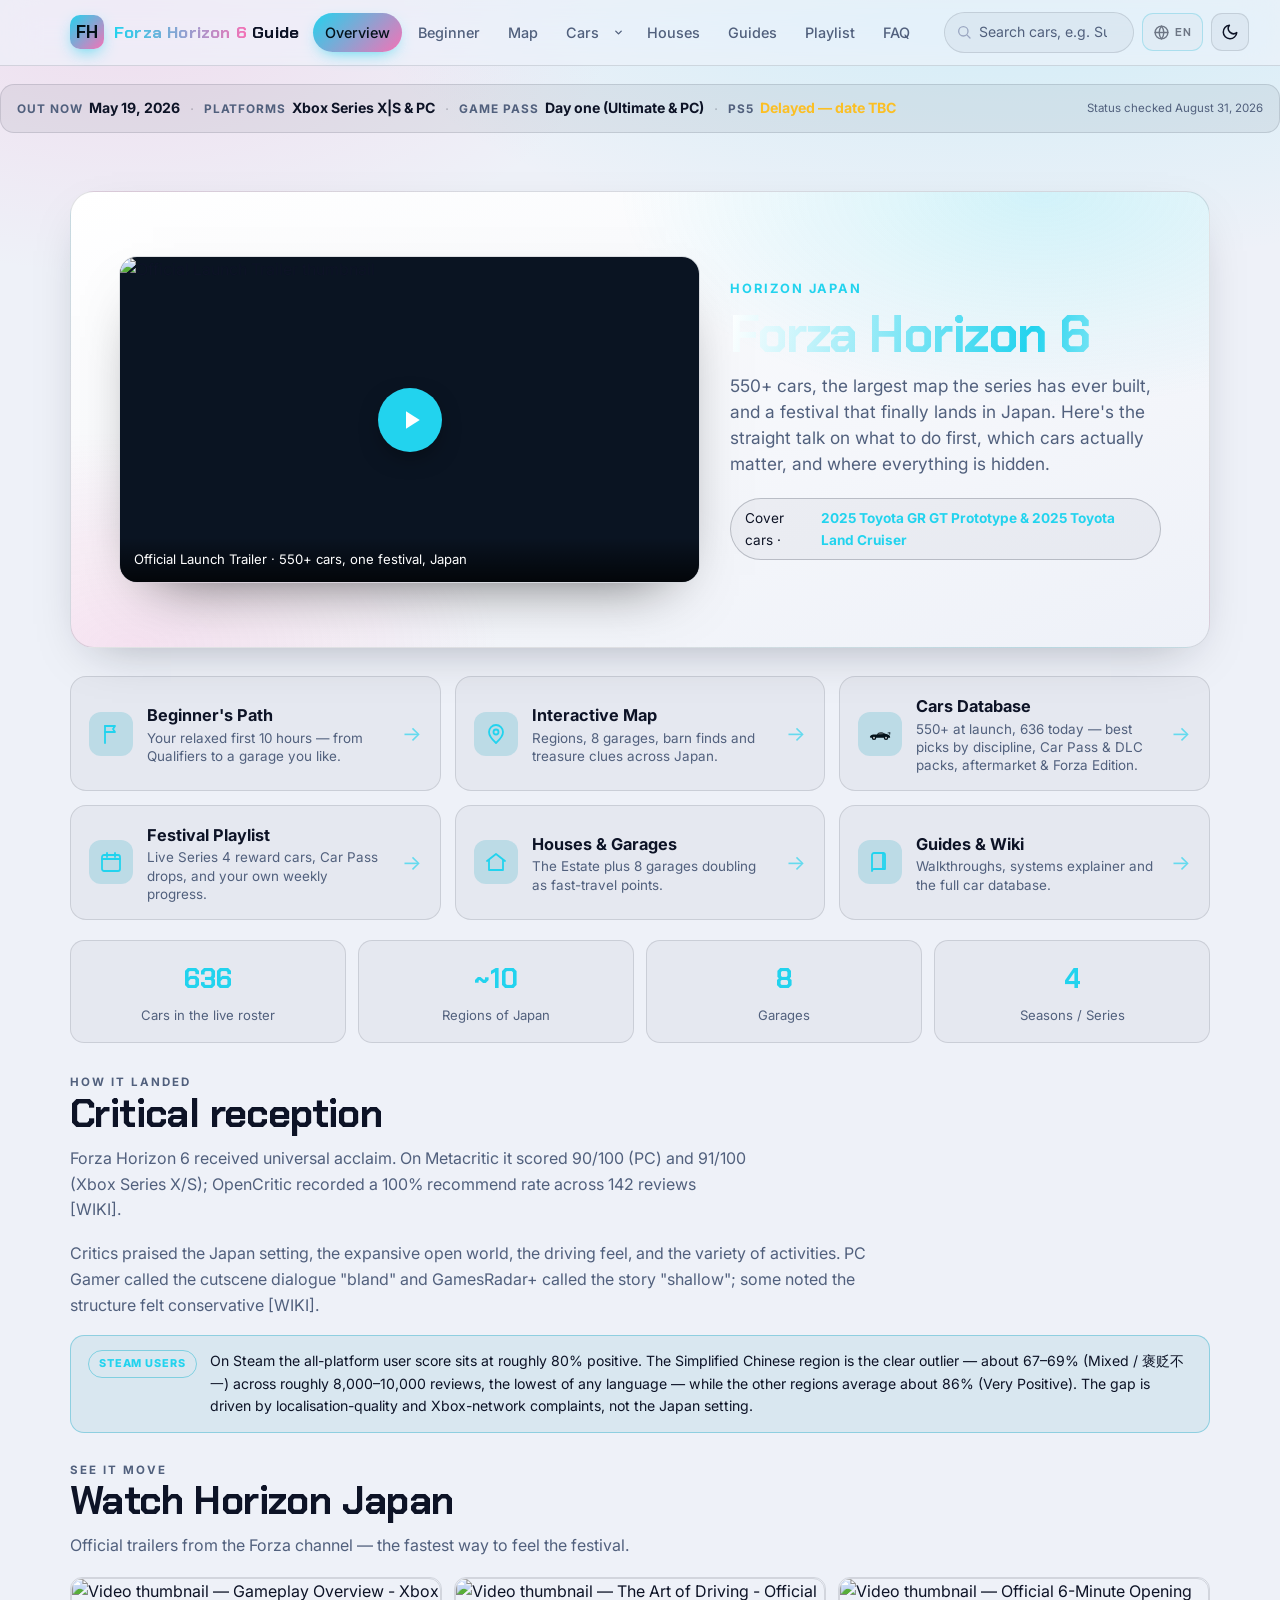
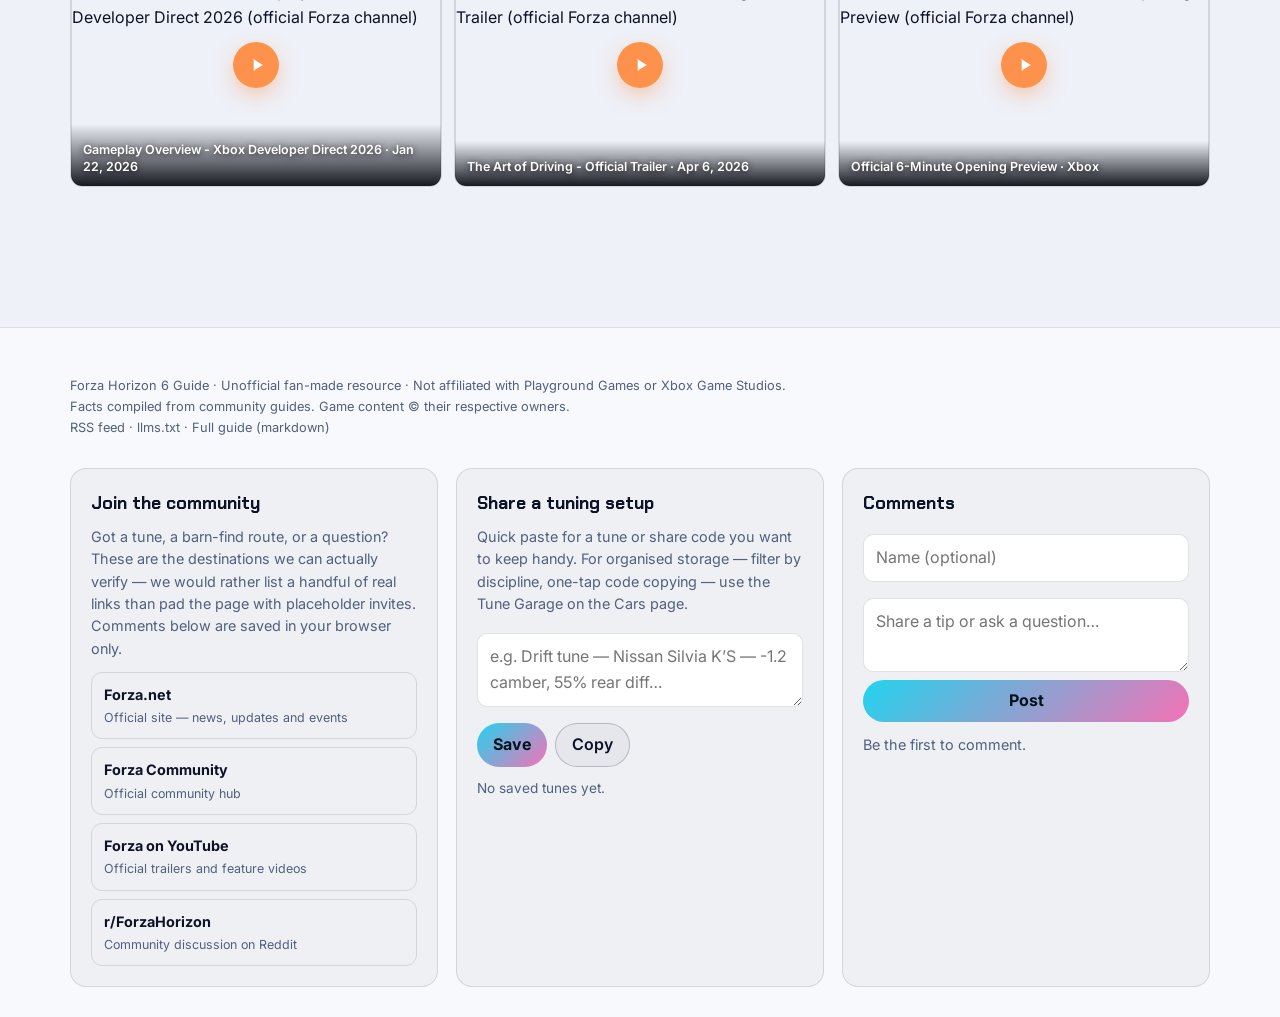
==== index.html @ dc2aa1af "Fix lingering 2024 Land Cruiser in noscript fallback list (now 2025, cover car)" ====
<!DOCTYPE html>
<html lang="en" data-theme="dark">
<head>
  <meta charset="UTF-8" />
  <meta name="viewport" content="width=device-width, initial-scale=1.0" />
  <title>Forza Horizon 6 Guide — Cars, Map & Beginner Path (Japan)</title>
  <meta name="description" content="Forza Horizon 6 guide (out now on PC &amp; Xbox): full car list, barn finds, treasure cars, the Japan map, player houses and a beginner path to Horizon Legend." />
  <meta name="author" content="Forza Horizon 6 Guide" />
  <meta name="theme-color" content="#080b16" />
  <meta name="color-scheme" content="dark light" />
  <meta name="robots" content="index, follow, max-image-preview:large, max-snippet:-1, max-video-preview:-1" />
  <meta name="rating" content="general" />
  <link rel="canonical" href="https://www.forza-horizon-6.com/" />

  <!-- Open Graph -->
  <meta property="og:type" content="website" />
  <meta property="og:site_name" content="Forza Horizon 6 Guide" />
  <meta property="og:title" content="Forza Horizon 6 Guide — Horizon Japan" />
  <meta property="og:description" content="Cars, barn finds, treasure cars, aftermarket & Forza Edition cars, houses, the interactive map, and a beginner's path to Horizon Legend." />
  <meta property="og:locale" content="en_US" />
  <meta property="og:url" content="https://www.forza-horizon-6.com/" />
  <meta property="og:image" content="https://www.forza-horizon-6.com/assets/img/og.png" />
  <meta property="og:image:width" content="1200" />
  <meta property="og:image:height" content="630" />
  <meta property="og:image:alt" content="Forza Horizon 6 Guide — Horizon Japan: cars, barn finds, treasure cars, map and beginner's path." />
  <meta property="article:section" content="Gaming" />
  <meta property="article:tag" content="Forza Horizon 6" />

  <!-- Twitter -->
  <meta name="twitter:card" content="summary_large_image" />
  <meta name="twitter:title" content="Forza Horizon 6 Guide — Horizon Japan" />
  <meta name="twitter:description" content="Cars, barn finds, treasure cars, and a beginner's path to Horizon Legend." />
  <meta name="twitter:image" content="https://www.forza-horizon-6.com/assets/img/og.png" />

  <!-- GEO: expose clean markdown for generative engines -->
  <link rel="alternate" type="text/markdown" href="llms.txt" title="Forza Horizon 6 Guide (LLM index)" />

  <!-- RSS feed for readers & AI agents -->
  <link rel="alternate" type="application/rss+xml" title="Forza Horizon 6 Guide RSS" href="rss.xml" />

  <!-- Google AdSense (auto ads) -->
  <script async src="https://pagead2.googlesyndication.com/pagead/js/adsbygoogle.js?client=ca-pub-1113040288823837"
     crossorigin="anonymous"></script>

  <!-- Structured data (generated by gen_seo.js from data.js) -->
  <script type="application/ld+json">
{
  "@context": "https://schema.org",
  "@graph": [
    {
      "@type": "WebSite",
      "@id": "https://www.forza-horizon-6.com/#website",
      "name": "Forza Horizon 6 Guide",
      "url": "https://www.forza-horizon-6.com/",
      "inLanguage": "en",
      "description": "Forza Horizon 6 lands in a fictionalised Japan with the biggest map the series has ever built — 550+ cars at launch and 636 in the live roster today. This guide covers the car list, Car Pass and DLC packs, barn finds, treasure cars, the Estate, the interactive Japan map, and a beginner path to Horizon Legend — with sources noted for everything.",
      "publisher": {
        "@type": "Organization",
        "name": "Forza Horizon 6 Guide (fan project)"
      }
    },
    {
      "@type": "CollectionPage",
      "@id": "https://www.forza-horizon-6.com/#guide",
      "name": "Forza Horizon 6 Guide",
      "url": "https://www.forza-horizon-6.com/",
      "inLanguage": "en",
      "isPartOf": {
        "@id": "https://www.forza-horizon-6.com/#website"
      },
      "about": {
        "@type": "VideoGame",
        "name": "Forza Horizon 6",
        "genre": [
          "Racing",
          "Open-world"
        ],
        "gamePlatform": [
          "Xbox Series X|S",
          "PC",
          "PlayStation 5"
        ],
        "author": {
          "@type": "Organization",
          "name": "Playground Games (with Turn 10 Studios)"
        },
        "publisher": {
          "@type": "Organization",
          "name": "Xbox Game Studios"
        },
        "datePublished": "2026-05-19",
        "description": "Forza Horizon 6 is a racing video game developed by Playground Games with Turn 10 Studios and published by Xbox Game Studios, set in a fictionalised Japan with the largest open-world map in the series.",
        "aggregateRating": {
          "@type": "AggregateRating",
          "ratingValue": "90",
          "bestRating": "100",
          "worstRating": "0",
          "ratingCount": "142",
          "reviewCount": "142"
        },
        "review": [
          {
            "@type": "Review",
            "author": {
              "@type": "Organization",
              "name": "IGN"
            },
            "reviewRating": {
              "@type": "Rating",
              "ratingValue": "10/10",
              "bestRating": "10",
              "worstRating": "0"
            }
          },
          {
            "@type": "Review",
            "author": {
              "@type": "Organization",
              "name": "Eurogamer"
            },
            "reviewRating": {
              "@type": "Rating",
              "ratingValue": "5/5",
              "bestRating": "5",
              "worstRating": "0"
            }
          },
          {
            "@type": "Review",
            "author": {
              "@type": "Organization",
              "name": "Giant Bomb"
            },
            "reviewRating": {
              "@type": "Rating",
              "ratingValue": "5/5",
              "bestRating": "5",
              "worstRating": "0"
            }
          },
          {
            "@type": "Review",
            "author": {
              "@type": "Organization",
              "name": "Video Games Chronicle"
            },
            "reviewRating": {
              "@type": "Rating",
              "ratingValue": "5/5",
              "bestRating": "5",
              "worstRating": "0"
            }
          },
          {
            "@type": "Review",
            "author": {
              "@type": "Organization",
              "name": "Game Informer"
            },
            "reviewRating": {
              "@type": "Rating",
              "ratingValue": "9.25/10",
              "bestRating": "10",
              "worstRating": "0"
            }
          },
          {
            "@type": "Review",
            "author": {
              "@type": "Organization",
              "name": "Destructoid"
            },
            "reviewRating": {
              "@type": "Rating",
              "ratingValue": "9/10",
              "bestRating": "10",
              "worstRating": "0"
            }
          },
          {
            "@type": "Review",
            "author": {
              "@type": "Organization",
              "name": "PCGamesN"
            },
            "reviewRating": {
              "@type": "Rating",
              "ratingValue": "9/10",
              "bestRating": "10",
              "worstRating": "0"
            }
          },
          {
            "@type": "Review",
            "author": {
              "@type": "Organization",
              "name": "Shacknews"
            },
            "reviewRating": {
              "@type": "Rating",
              "ratingValue": "9/10",
              "bestRating": "10",
              "worstRating": "0"
            }
          },
          {
            "@type": "Review",
            "author": {
              "@type": "Organization",
              "name": "Pure Xbox"
            },
            "reviewRating": {
              "@type": "Rating",
              "ratingValue": "9/10",
              "bestRating": "10",
              "worstRating": "0"
            }
          },
          {
            "@type": "Review",
            "author": {
              "@type": "Organization",
              "name": "Hardcore Gamer"
            },
            "reviewRating": {
              "@type": "Rating",
              "ratingValue": "4.5/5",
              "bestRating": "5",
              "worstRating": "0"
            }
          },
          {
            "@type": "Review",
            "author": {
              "@type": "Organization",
              "name": "TechRadar"
            },
            "reviewRating": {
              "@type": "Rating",
              "ratingValue": "4.5/5",
              "bestRating": "5",
              "worstRating": "0"
            }
          },
          {
            "@type": "Review",
            "author": {
              "@type": "Organization",
              "name": "GamesRadar+"
            },
            "reviewRating": {
              "@type": "Rating",
              "ratingValue": "4/5",
              "bestRating": "5",
              "worstRating": "0"
            }
          },
          {
            "@type": "Review",
            "author": {
              "@type": "Organization",
              "name": "GameSpot"
            },
            "reviewRating": {
              "@type": "Rating",
              "ratingValue": "8/10",
              "bestRating": "10",
              "worstRating": "0"
            }
          },
          {
            "@type": "Review",
            "author": {
              "@type": "Organization",
              "name": "PC Gamer (US)"
            },
            "reviewRating": {
              "@type": "Rating",
              "ratingValue": "84/100",
              "bestRating": "10",
              "worstRating": "0"
            }
          }
        ]
      }
    },
    {
      "@type": "ItemList",
      "@id": "https://www.forza-horizon-6.com/#cars",
      "name": "Forza Horizon 6 car list (confirmed & community-sourced)",
      "description": "Cars available in Forza Horizon 6 — cover car, cross-title loyalty rewards, starters, prologue cars, event rewards, and a roster sample. 550+ (636 in the live roster as of Aug 13, 2026) cars at launch.",
      "numberOfItems": 55,
      "itemListElement": [
        {
          "@type": "ListItem",
          "position": 1,
          "item": {
            "@type": "Car",
            "name": "2025 Toyota GR GT Prototype",
            "vehicleModelDate": "2025",
            "category": "Car",
            "description": "Cover car. Headline machine on the FH6 key art, with Mount Fuji and Tokyo behind it [WIKI]."
          }
        },
        {
          "@type": "ListItem",
          "position": 2,
          "item": {
            "@type": "Car",
            "name": "2025 Toyota Land Cruiser 250",
            "vehicleModelDate": "2025",
            "category": "Car",
            "description": "Cover car. The second cover car in the reveal key art, alongside the GR GT Prototype [Forza FAQ / WIKI]. The 250-series Land Cruiser."
          }
        },
        {
          "@type": "ListItem",
          "position": 3,
          "item": {
            "@type": "Car",
            "name": "2021 Mercedes-AMG One",
            "vehicleModelDate": "2021",
            "category": "Car",
            "description": "Loyalty (FH5). Returning reward for playing Forza Horizon 5 [WIKI]."
          }
        },
        {
          "@type": "ListItem",
          "position": 4,
          "item": {
            "@type": "Car",
            "name": "2016 Aston Martin Vulcan",
            "vehicleModelDate": "2016",
            "category": "Car",
            "description": "Loyalty (FH4). Returning reward for playing Forza Horizon 4 [WIKI]."
          }
        },
        {
          "@type": "ListItem",
          "position": 5,
          "item": {
            "@type": "Car",
            "name": "2016 Lamborghini Centenario LP 770-4",
            "vehicleModelDate": "2016",
            "category": "Car",
            "description": "Loyalty (FH3). Returning reward for playing Forza Horizon 3 [WIKI]."
          }
        },
        {
          "@type": "ListItem",
          "position": 6,
          "item": {
            "@type": "Car",
            "name": "2014 Lamborghini Huracán LP 610-4",
            "vehicleModelDate": "2014",
            "category": "Car",
            "description": "Loyalty (FH2). Returning reward for playing Forza Horizon 2 [WIKI]."
          }
        },
        {
          "@type": "ListItem",
          "position": 7,
          "item": {
            "@type": "Car",
            "name": "2013 Dodge SRT Viper GTS",
            "vehicleModelDate": "2013",
            "category": "Car",
            "description": "Loyalty (FH1). Returning reward for playing Forza Horizon 1 [WIKI]."
          }
        },
        {
          "@type": "ListItem",
          "position": 8,
          "item": {
            "@type": "Car",
            "name": "2024 Chevrolet Corvette E-Ray",
            "vehicleModelDate": "2024",
            "category": "Car",
            "description": "Loyalty (Motorsport). Returning reward for Forza Motorsport (2023) [WIKI]."
          }
        },
        {
          "@type": "ListItem",
          "position": 9,
          "item": {
            "@type": "Car",
            "name": "1989 Nissan Silvia K'S",
            "vehicleModelDate": "1989",
            "category": "Car",
            "description": "Drift-friendly. Great for learning Touge and drift zones."
          }
        },
        {
          "@type": "ListItem",
          "position": 10,
          "item": {
            "@type": "Car",
            "name": "1994 Toyota Celica GT-Four ST205",
            "vehicleModelDate": "1994",
            "category": "Car",
            "description": "All-rounder. Balanced for mixed road and light off-road."
          }
        },
        {
          "@type": "ListItem",
          "position": 11,
          "item": {
            "@type": "Car",
            "name": "1970 GMC Jimmy",
            "vehicleModelDate": "1970",
            "category": "Car",
            "description": "Off-road. Heavy on tarmac, strong in the northern mountains."
          }
        },
        {
          "@type": "ListItem",
          "position": 12,
          "item": {
            "@type": "Car",
            "name": "2024 Nissan GT-R Nismo",
            "vehicleModelDate": "2024",
            "category": "Car",
            "description": "Prologue. Driven through the Hokubu fields at the very start."
          }
        },
        {
          "@type": "ListItem",
          "position": 13,
          "item": {
            "@type": "Car",
            "name": "2021 RJ Anderson #37 Polaris RZR Pro 4 Truck",
            "vehicleModelDate": "2021",
            "category": "Car",
            "description": "Prologue. Snow-circuit opener."
          }
        },
        {
          "@type": "ListItem",
          "position": 14,
          "item": {
            "@type": "Car",
            "name": "1995 Porsche 911 GT2",
            "vehicleModelDate": "1995",
            "category": "Car",
            "description": "Prologue. "
          }
        },
        {
          "@type": "ListItem",
          "position": 15,
          "item": {
            "@type": "Car",
            "name": "Mazda RX-7 Type R",
            "category": "Car",
            "description": "Prologue. "
          }
        },
        {
          "@type": "ListItem",
          "position": 16,
          "item": {
            "@type": "Car",
            "name": "2023 BMW M2",
            "vehicleModelDate": "2023",
            "category": "Car",
            "description": "Prologue. "
          }
        },
        {
          "@type": "ListItem",
          "position": 17,
          "item": {
            "@type": "Car",
            "name": "2020 Toyota GR Supra",
            "vehicleModelDate": "2020",
            "category": "Car",
            "description": "Prologue. "
          }
        },
        {
          "@type": "ListItem",
          "position": 18,
          "item": {
            "@type": "Car",
            "name": "2022 Toyota GR86",
            "vehicleModelDate": "2022",
            "category": "Car",
            "description": ""
          }
        },
        {
          "@type": "ListItem",
          "position": 19,
          "item": {
            "@type": "Car",
            "name": "2001 Mitsubishi Lancer Evolution VI GSR TM Edition",
            "vehicleModelDate": "2001",
            "category": "Car",
            "description": ""
          }
        },
        {
          "@type": "ListItem",
          "position": 20,
          "item": {
            "@type": "Car",
            "name": "2024 Ram 1500 TRX",
            "vehicleModelDate": "2024",
            "category": "Car",
            "description": ""
          }
        },
        {
          "@type": "ListItem",
          "position": 21,
          "item": {
            "@type": "Car",
            "name": "Aston Martin Vulcan",
            "category": "Car",
            "description": "Loyalty reward. Forza Loyalty reward if you played earlier titles."
          }
        },
        {
          "@type": "ListItem",
          "position": 22,
          "item": {
            "@type": "Car",
            "name": "Ford RS200",
            "category": "Car",
            "description": "Wristband event. Pier Pressure — Tokyo docks."
          }
        },
        {
          "@type": "ListItem",
          "position": 23,
          "item": {
            "@type": "Car",
            "name": "Lotus Exige WTAC",
            "category": "Car",
            "description": "Road Racing. "
          }
        },
        {
          "@type": "ListItem",
          "position": 24,
          "item": {
            "@type": "Car",
            "name": "Subaru Impreza",
            "category": "Car",
            "description": "Sekibe Scramble. "
          }
        },
        {
          "@type": "ListItem",
          "position": 25,
          "item": {
            "@type": "Car",
            "name": "Mitsubishi Lancer Evo",
            "category": "Car",
            "description": "Sekibe Scramble. "
          }
        },
        {
          "@type": "ListItem",
          "position": 26,
          "item": {
            "@type": "Car",
            "name": "Lamborghini Huracán Sterrato",
            "category": "Car",
            "description": "Dirt Racing max. "
          }
        },
        {
          "@type": "ListItem",
          "position": 27,
          "item": {
            "@type": "Car",
            "name": "Mini JCW Buggy",
            "category": "Car",
            "description": "Cross Country. "
          }
        },
        {
          "@type": "ListItem",
          "position": 28,
          "item": {
            "@type": "Car",
            "name": "GMA T.50",
            "category": "Car",
            "description": "Speed Traps. "
          }
        },
        {
          "@type": "ListItem",
          "position": 29,
          "item": {
            "@type": "Car",
            "name": "Porsche 911 GT3 RS '12",
            "category": "Car",
            "description": "Speed Zones. "
          }
        },
        {
          "@type": "ListItem",
          "position": 30,
          "item": {
            "@type": "Car",
            "name": "M12S Warthog CST",
            "category": "Car",
            "description": "Danger Signs. "
          }
        },
        {
          "@type": "ListItem",
          "position": 31,
          "item": {
            "@type": "Car",
            "name": "Mazda RX-8 #99",
            "category": "Car",
            "description": "Drift Zones. "
          }
        },
        {
          "@type": "ListItem",
          "position": 32,
          "item": {
            "@type": "Car",
            "name": "Mercedes-Benz G 65",
            "category": "Car",
            "description": "Trailblazers. "
          }
        },
        {
          "@type": "ListItem",
          "position": 33,
          "item": {
            "@type": "Car",
            "name": "Lexus LFA FE",
            "category": "Car",
            "description": "Street / Touge ultimate. "
          }
        },
        {
          "@type": "ListItem",
          "position": 34,
          "item": {
            "@type": "Car",
            "name": "Honda NSX-R '05",
            "category": "Car",
            "description": "Regional Mascots. "
          }
        },
        {
          "@type": "ListItem",
          "position": 35,
          "item": {
            "@type": "Car",
            "name": "Audi R8 '13",
            "category": "Car",
            "description": "Day Trips. "
          }
        },
        {
          "@type": "ListItem",
          "position": 36,
          "item": {
            "@type": "Car",
            "name": "Nissan 240 #777",
            "category": "Car",
            "description": "Drift Club Japan. "
          }
        },
        {
          "@type": "ListItem",
          "position": 37,
          "item": {
            "@type": "Car",
            "name": "Honda Civic '84",
            "category": "Car",
            "description": "Moto Auto Zine. "
          }
        },
        {
          "@type": "ListItem",
          "position": 38,
          "item": {
            "@type": "Car",
            "name": "Toyota GR86 \"86 Stories\"",
            "category": "Car",
            "description": "Yuji's Auto. "
          }
        },
        {
          "@type": "ListItem",
          "position": 39,
          "item": {
            "@type": "Car",
            "name": "Porsche 918",
            "category": "Car",
            "description": "Horizon Play. "
          }
        },
        {
          "@type": "ListItem",
          "position": 40,
          "item": {
            "@type": "Car",
            "name": "Porsche Cayman GT4 RS",
            "category": "Car",
            "description": "Road Rivals. "
          }
        },
        {
          "@type": "ListItem",
          "position": 41,
          "item": {
            "@type": "Car",
            "name": "Opel Manta 400",
            "category": "Car",
            "description": "Dirt Rivals. "
          }
        },
        {
          "@type": "ListItem",
          "position": 42,
          "item": {
            "@type": "Car",
            "name": "#37 Pro 2 Truck",
            "category": "Car",
            "description": "Cross Country Rivals. "
          }
        },
        {
          "@type": "ListItem",
          "position": 43,
          "item": {
            "@type": "Car",
            "name": "Subaru Vivio FE",
            "category": "Car",
            "description": "Horizon Life. "
          }
        },
        {
          "@type": "ListItem",
          "position": 44,
          "item": {
            "@type": "Car",
            "name": "Nissan Nismo GT-R '24",
            "category": "Car",
            "description": "Touge & Street Rivals. "
          }
        },
        {
          "@type": "ListItem",
          "position": 45,
          "item": {
            "@type": "Car",
            "name": "Koenigsegg Agera RS",
            "category": "Car",
            "description": "Explore Japan landmark. "
          }
        },
        {
          "@type": "ListItem",
          "position": 46,
          "item": {
            "@type": "Car",
            "name": "1969 Toyota 2000GT",
            "vehicleModelDate": "1969",
            "category": "Car",
            "description": ""
          }
        },
        {
          "@type": "ListItem",
          "position": 47,
          "item": {
            "@type": "Car",
            "name": "1964 Ferrari 250 GTO",
            "vehicleModelDate": "1964",
            "category": "Car",
            "description": ""
          }
        },
        {
          "@type": "ListItem",
          "position": 48,
          "item": {
            "@type": "Car",
            "name": "1954 Mercedes-Benz 300SL",
            "vehicleModelDate": "1954",
            "category": "Car",
            "description": ""
          }
        },
        {
          "@type": "ListItem",
          "position": 49,
          "item": {
            "@type": "Car",
            "name": "1994 Ferrari 355 Berlinetta",
            "vehicleModelDate": "1994",
            "category": "Car",
            "description": ""
          }
        },
        {
          "@type": "ListItem",
          "position": 50,
          "item": {
            "@type": "Car",
            "name": "1991 Ferrari 512 TR",
            "vehicleModelDate": "1991",
            "category": "Car",
            "description": ""
          }
        },
        {
          "@type": "ListItem",
          "position": 51,
          "item": {
            "@type": "Car",
            "name": "1973 Porsche 911 Carrera RS",
            "vehicleModelDate": "1973",
            "category": "Car",
            "description": ""
          }
        },
        {
          "@type": "ListItem",
          "position": 52,
          "item": {
            "@type": "Car",
            "name": "1995 Porsche 911 GT2",
            "vehicleModelDate": "1995",
            "category": "Car",
            "description": ""
          }
        },
        {
          "@type": "ListItem",
          "position": 53,
          "item": {
            "@type": "Car",
            "name": "2004 Porsche 996 GT3",
            "vehicleModelDate": "2004",
            "category": "Car",
            "description": ""
          }
        },
        {
          "@type": "ListItem",
          "position": 54,
          "item": {
            "@type": "Car",
            "name": "1982 Porsche 911 Turbo",
            "vehicleModelDate": "1982",
            "category": "Car",
            "description": ""
          }
        },
        {
          "@type": "ListItem",
          "position": 55,
          "item": {
            "@type": "Car",
            "name": "1989 Porsche 944 Turbo",
            "vehicleModelDate": "1989",
            "category": "Car",
            "description": ""
          }
        }
      ]
    },
    {
      "@type": "FAQPage",
      "@id": "https://www.forza-horizon-6.com/#faq",
      "name": "Forza Horizon 6 FAQ (beginner & best cars)",
      "inLanguage": "en",
      "mainEntity": [
        {
          "@type": "Question",
          "name": "Qualify, then Invitational",
          "acceptedAnswer": {
            "@type": "Answer",
            "text": "Run the Horizon Qualifiers, then the Horizon Invitational. Finishing it grants your first (Yellow) Wristband and unlocks the festival, multiplayer, and free cars."
          }
        },
        {
          "@type": "Question",
          "name": "Pick a starter that matches your style",
          "acceptedAnswer": {
            "@type": "Answer",
            "text": "Silvia K'S for drift, Celica GT-Four for balance, GMC Jimmy for off-road. All three end up in your garage anyway."
          }
        },
        {
          "@type": "Question",
          "name": "Don't blow credits at the Autoshow",
          "acceptedAnswer": {
            "@type": "Answer",
            "text": "Wheelspins, story events, and the Festival Playlist hand out cars fast. Spend early credits tuning your starter instead."
          }
        },
        {
          "@type": "Question",
          "name": "Earn Discover Japan stamps",
          "acceptedAnswer": {
            "@type": "Answer",
            "text": "Explore regions, discover landmarks, and photograph them. Stamps feed your Collection Journal and unlock content [WIKI]."
          }
        },
        {
          "@type": "Question",
          "name": "Farm mascots",
          "acceptedAnswer": {
            "@type": "Answer",
            "text": "Mascots sit across the map — drive through them for credits. (Exact count is community-reported; clear them as you explore.)"
          }
        },
        {
          "@type": "Question",
          "name": "Grab Aftermarket Cars",
          "acceptedAnswer": {
            "@type": "Answer",
            "text": "Watch the minimap for green CT car icons. They're secondhand, fully tuned, and cheaper than the Autoshow."
          }
        },
        {
          "@type": "Question",
          "name": "Use ANNA when you're tired",
          "acceptedAnswer": {
            "@type": "Answer",
            "text": "The AI assistant can drive you to a destination; Cinema Mode hides the UI for screenshot tours."
          }
        },
        {
          "@type": "Question",
          "name": "Nail Drag Meets",
          "acceptedAnswer": {
            "@type": "Answer",
            "text": "Handbrake + launch control, release on the final light. Jumping the gun lurches you forward."
          }
        },
        {
          "@type": "Question",
          "name": "Three-star PR stunts",
          "acceptedAnswer": {
            "@type": "Answer",
            "text": "Speed Zones, Danger Signs, and Drift Zones earn Super Wheelspins and Skill Points for Car Mastery trees."
          }
        },
        {
          "@type": "Question",
          "name": "Turn up difficulty for credits",
          "acceptedAnswer": {
            "@type": "Answer",
            "text": "Higher difficulty + assists off can pay up to +125% credits per race. Only when you can still win."
          }
        },
        {
          "@type": "Question",
          "name": "Photo everything",
          "acceptedAnswer": {
            "@type": "Answer",
            "text": "Press Up for photo mode. The Horizon Promo challenge gives festival points per car photographed, and the journal wants landmark shots."
          }
        },
        {
          "@type": "Question",
          "name": "Fast-travel smart",
          "acceptedAnswer": {
            "@type": "Answer",
            "text": "You can teleport to almost anywhere you've already visited — including the middle of a road. Explore first, blink later."
          }
        },
        {
          "@type": "Question",
          "name": "Unlock the Estate",
          "acceptedAnswer": {
            "@type": "Answer",
            "text": "The Estate is your customisable mountainside property in rural Japan [WIKI] — build and decorate it, and collect daily credit payouts via the My Horizon message center."
          }
        },
        {
          "@type": "Question",
          "name": "Treasure & Barn loop",
          "acceptedAnswer": {
            "@type": "Answer",
            "text": "9 Treasure Cars hide behind photo clues (no marker until found, no progression needed, no restoration wait). 15 Barn Finds appear as rumours once your Discover Japan stamps unlock them, then need real-time restoration. Both rosters are fully listed on the Cars page."
          }
        },
        {
          "@type": "Question",
          "name": "Is there one single best car in Forza Horizon 6?",
          "acceptedAnswer": {
            "@type": "Answer",
            "text": "No. The right car depends on the job — top speed, drift, drag, off-road and all-round driving each favour different builds. Use the picks above as a starting point and tune to taste."
          }
        },
        {
          "@type": "Question",
          "name": "What is the best all-rounder starter car?",
          "acceptedAnswer": {
            "@type": "Answer",
            "text": "The Toyota Celica GT-Four ST205: a balanced AWD turbo that is comfortable on road and light trails while you learn the map. The Nissan Silvia K'S is the better pick if you want to learn drifting, and the GMC Jimmy if you'll spend time off-road or in the snow."
          }
        },
        {
          "@type": "Question",
          "name": "What is the fastest car, and how do I unlock it?",
          "acceptedAnswer": {
            "@type": "Answer",
            "text": "The GMA T.50 is the top-speed pick and is granted for clearing Speed Traps. The Koenigsegg Agera RS comes from discovering Japanese landmarks via Explore Japan, and the 2025 GR GT Prototype (the cover car) is built for straight-line pace."
          }
        },
        {
          "@type": "Question",
          "name": "What is the best car for drifting?",
          "acceptedAnswer": {
            "@type": "Answer",
            "text": "The Nissan 240 #777 (Drift Club Japan reward) and the Mazda RX-8 #99 (Drift Zones reward) are purpose-built slide machines; the Nissan Silvia K'S starter also rewards precise throttle control."
          }
        },
        {
          "@type": "Question",
          "name": "What is the best car for drag racing?",
          "acceptedAnswer": {
            "@type": "Answer",
            "text": "The M12S Warthog CST (Danger Signs reward) has a brutal launch, the Ram 1500 TRX is a first-wristband reward with serious grunt, and the RJ Anderson #37 Polaris RZR Pro 4 is strong off the line."
          }
        },
        {
          "@type": "Question",
          "name": "What is the best off-road / rally car?",
          "acceptedAnswer": {
            "@type": "Answer",
            "text": "The Lamborghini Huracán Sterrato (Dirt Racing max reward) and the Mini JCW Buggy (Cross Country reward) handle loose surfaces best; the #37 Pro 2 Truck and GMC Jimmy are solid too."
          }
        },
        {
          "@type": "Question",
          "name": "How many cars are in Forza Horizon 6 at launch?",
          "acceptedAnswer": {
            "@type": "Answer",
            "text": "550+ cars at launch [WIKI]. The lists above are curated, sourced picks — not the full roster."
          }
        },
        {
          "@type": "Question",
          "name": "What is the best car for farming credits?",
          "acceptedAnswer": {
            "@type": "Answer",
            "text": "Any of the fast event-reward cars above will do; pair it with higher difficulty and assists off for up to +125% credit payouts, and three-star PR stunts for Super Wheelspins."
          }
        }
      ]
    }
  ]
}
  </script>
  <script type="application/ld+json">
{
  "@context": "https://schema.org",
  "@type": "VideoObject",
  "name": "Forza Horizon 6 — Official Launch Trailer",
  "description": "The full launch trailer for Forza Horizon 6: Japan's festivals, mountains and 550+ cars.",
  "thumbnailUrl": [
    "https://i.ytimg.com/vi/oYhaW-Vr4wg/maxresdefault.jpg"
  ],
  "uploadDate": "2026-05-08",
  "embedUrl": "https://www.youtube-nocookie.com/embed/oYhaW-Vr4wg",
  "contentUrl": "https://www.youtube.com/watch?v=oYhaW-Vr4wg",
  "publisher": {
    "@id": "https://www.forza-horizon-6.com/#website"
  }
}
  </script>

  <!-- Fonts -->
  <link rel="preconnect" href="https://fonts.googleapis.com" />
  <link rel="preconnect" href="https://fonts.gstatic.com" crossorigin />
  <link href="https://fonts.googleapis.com/css2?family=Chakra+Petch:wght@400;600;700;800&family=Inter:wght@400;500;600;700;800&family=Saira+Condensed:wght@800;900&display=swap" rel="stylesheet" />

  <!-- Styles -->
  <link rel="stylesheet" href="assets/css/style.css?v=25" />

  <!-- Prevent theme flash -->
  <script>
    (function () {
      try {
        var t = localStorage.getItem('fh6-theme');
        if (!t) t = window.matchMedia('(prefers-color-scheme: light)').matches ? 'light' : 'dark';
        document.documentElement.setAttribute('data-theme', t);
      } catch (e) {}
    })();
  </script>
</head>
<body>
  <header class="site-header">
    <div class="nav-wrap">
      <a class="brand" href="#home" data-nav="home" aria-label="Forza Horizon 6 Guide home">
        <span class="logo">FH</span><span><b>Forza Horizon 6</b> Guide</span>
      </a>
      <nav class="nav" id="nav">
        <a href="#home" data-nav="home">Overview</a>
        <a href="#beginner" data-nav="beginner">Beginner</a>
        <a href="#map" data-nav="map">Map</a>
        <div class="nav-item-dd">
          <a href="#cars" data-nav="cars" class="nav-dd-main">Cars</a>
          <button type="button" id="cars-dd-btn" class="nav-dd-toggle" aria-haspopup="true" aria-expanded="false" aria-label="Cars menu">
            <svg width="11" height="11" viewBox="0 0 24 24" fill="none" stroke="currentColor" stroke-width="3" stroke-linecap="round" stroke-linejoin="round" aria-hidden="true"><path d="M6 9l6 6 6-6"/></svg>
          </button>
          <div id="cars-dd" class="cars-dd" role="menu">
            <a href="#cars" role="menuitem" data-scroll="cars-best">Best by discipline</a>
            <a href="#cars" role="menuitem" data-scroll="cars-barn">Barn Finds</a>
            <a href="#cars" role="menuitem" data-scroll="cars-treasure">Treasure Cars</a>
            <a href="#cars" role="menuitem" data-scroll="cars-aftermarket">Aftermarket Cars</a>
            <a href="#cars" role="menuitem" data-scroll="cars-forza">Forza Edition Cars</a>
          </div>
        </div>
        <a href="#houses" data-nav="houses">Houses</a>
        <a href="#guides" data-nav="guides">Guides</a>
        <a href="#playlist" data-nav="playlist">Playlist</a>
        <a href="#faq" data-nav="faq">FAQ</a>
      </nav>
      <div class="nav-actions">
        <input type="search" id="global-search" class="global-search" placeholder="Search cars, e.g. Supra" aria-label="Search the guide" />
        <div class="translate-wrap" id="translate-wrap">
          <button class="icon-btn translate-btn" id="translate-btn" aria-haspopup="true" aria-expanded="false" title="Translate page" aria-label="Translate page">
            <svg width="17" height="17" viewBox="0 0 24 24" fill="none" stroke="currentColor" stroke-width="2" stroke-linecap="round" stroke-linejoin="round"><circle cx="12" cy="12" r="9"/><path d="M3 12h18"/><path d="M12 3a14 14 0 0 1 0 18 14 14 0 0 1 0-18z"/></svg>
            <span class="translate-code" id="translate-code">EN</span>
          </button>
          <div class="translate-menu" id="translate-menu" role="menu" hidden>
            <div class="tm-head">Translate this page</div>
            <button class="tm-item" role="menuitem" data-lang="en">English</button>
            <button class="tm-item" role="menuitem" data-lang="ja">日本語</button>
            <button class="tm-item" role="menuitem" data-lang="ko">한국어</button>
            <button class="tm-item" role="menuitem" data-lang="de">Deutsch</button>
            <button class="tm-item" role="menuitem" data-lang="fr">Français</button>
            <button class="tm-item" role="menuitem" data-lang="es">Español</button>
            <button class="tm-item" role="menuitem" data-lang="pt">Português</button>
            <button class="tm-item" role="menuitem" data-lang="ru">Русский</button>
            <div class="tm-foot">Powered by Google Translate</div>
          </div>
          <div id="google_translate_element" aria-hidden="true"></div>
        </div>
        <button class="icon-btn" id="theme-toggle" aria-label="Toggle light/dark theme" title="Toggle theme"><svg width="18" height="18" viewBox="0 0 24 24" fill="none" stroke="currentColor" stroke-width="2" stroke-linecap="round" stroke-linejoin="round"><path d="M21 12.8A9 9 0 1 1 11.2 3 7 7 0 0 0 21 12.8z"/></svg></button>
      </div>
    </div>
  </header>

  <!-- Release status bar. Deliberately static HTML (not SPA-rendered) so it is
       visible to crawlers, AI engines and no-JS visitors on first paint. Keep in
       sync with D.meta / D.hero.status in assets/js/data.js. -->
  <div class="release-status" id="release-status" role="note" aria-label="Forza Horizon 6 release status">
    <span class="rs-pill"><span class="rs-k">Out now</span><span class="rs-v">May 19, 2026</span></span>
    <span class="rs-sep" aria-hidden="true">·</span>
    <span class="rs-pill"><span class="rs-k">Platforms</span><span class="rs-v">Xbox Series X|S &amp; PC</span></span>
    <span class="rs-sep" aria-hidden="true">·</span>
    <span class="rs-pill"><span class="rs-k">Game Pass</span><span class="rs-v">Day one (Ultimate &amp; PC)</span></span>
    <span class="rs-sep" aria-hidden="true">·</span>
    <span class="rs-pill rs-flag"><span class="rs-k">PS5</span><span class="rs-v">Delayed — date TBC</span></span>
    <span class="rs-updated">Status checked August 31, 2026</span>
  </div>

  <main id="app" data-ssg-page="home">
<section class="hero hero--video"><div class="hero-vid vid-card" data-yt="oYhaW-Vr4wg" role="button" tabindex="0" aria-label="Play Official Launch Trailer" data-reveal="" style="transition-delay: 0ms;"><img class="vid-thumb" loading="lazy" src="https://i.ytimg.com/vi/oYhaW-Vr4wg/maxresdefault.jpg" alt="Official Launch Trailer thumbnail"><span class="vid-play" aria-hidden="true"><svg viewBox="0 0 24 24" fill="currentColor"><path d="M8 5v14l11-7z"></path></svg></span><span class="hero-vid-cap">Official Launch Trailer · 550+ cars, one festival, Japan</span></div><div class="hero-copy"><p class="eyebrow">Horizon Japan</p><h1>Forza Horizon 6</h1><p class="hero-sub">550+ cars, the largest map the series has ever built, and a festival that finally lands in Japan. Here's the straight talk on what to do first, which cars actually matter, and where everything is hidden.</p><span class="cover-pill">Cover cars · <b>2025 Toyota GR GT Prototype &amp; 2025 Toyota Land Cruiser</b></span></div></section><div class="route-grid"><a class="route-card" href="/beginner/"><span class="route-ico" aria-hidden="true"><svg viewBox="0 0 24 24" fill="none" stroke="currentColor" stroke-width="1.8" stroke-linecap="round" stroke-linejoin="round"><path d="M6 21V4"></path><path d="M6 4h10l-2 3 2 3H6"></path></svg></span><span class="route-body"><span class="route-t">Beginner's Path</span><span class="route-s">Your relaxed first 10 hours — from Qualifiers to a garage you like.</span></span><span class="route-go" aria-hidden="true">→</span></a><a class="route-card" href="/map/"><span class="route-ico" aria-hidden="true"><svg viewBox="0 0 24 24" fill="none" stroke="currentColor" stroke-width="1.8" stroke-linecap="round" stroke-linejoin="round"><path d="M12 21s-7-6.3-7-11a7 7 0 0 1 14 0c0 4.7-7 11-7 11z"></path><circle cx="12" cy="10" r="2.5"></circle></svg></span><span class="route-body"><span class="route-t">Interactive Map</span><span class="route-s">Regions, 8 garages, barn finds and treasure clues across Japan.</span></span><span class="route-go" aria-hidden="true">→</span></a><a class="route-card" href="/cars/"><span class="route-ico" aria-hidden="true"><svg viewBox="0 0 64 34" width="40" height="23" fill="#04121a" xmlns="http://www.w3.org/2000/svg" role="img" aria-label="car icon"><circle cx="16" cy="27" r="6" fill="#04121a"></circle><circle cx="48" cy="27" r="6" fill="#04121a"></circle><path d="M5 25 C6 19 11 18 19 18 L24 18 C27 12 33 11 39 13 L46 16 C54 17 59 20 59 25 L59 26 C59 27 58 27 57 27 L8 27 C6 27 5 26 5 25 Z"></path><circle cx="16" cy="27" r="2.5" fill="rgba(255,255,255,.82)"></circle><circle cx="48" cy="27" r="2.5" fill="rgba(255,255,255,.82)"></circle><path d="M26 18 C29 13 34 12 38 14 L44 16 C41 17 37 18 32 18 Z" fill="rgba(255,255,255,.28)"></path><rect x="52" y="13" width="8" height="2" rx="1"></rect><rect x="57" y="13" width="2" height="6"></rect></svg></span><span class="route-body"><span class="route-t">Cars Database</span><span class="route-s">550+ at launch, 636 today — best picks by discipline, Car Pass &amp; DLC packs, aftermarket &amp; Forza Edition.</span></span><span class="route-go" aria-hidden="true">→</span></a><a class="route-card" href="/playlist/"><span class="route-ico" aria-hidden="true"><svg viewBox="0 0 24 24" fill="none" stroke="currentColor" stroke-width="1.8" stroke-linecap="round" stroke-linejoin="round"><rect x="3" y="5" width="18" height="16" rx="2"></rect><path d="M3 9h18M8 3v4M16 3v4"></path></svg></span><span class="route-body"><span class="route-t">Festival Playlist</span><span class="route-s">Live Series 4 reward cars, Car Pass drops, and your own weekly progress.</span></span><span class="route-go" aria-hidden="true">→</span></a><a class="route-card" href="/houses/"><span class="route-ico" aria-hidden="true"><svg viewBox="0 0 24 24" fill="none" stroke="currentColor" stroke-width="1.8" stroke-linecap="round" stroke-linejoin="round"><path d="M3 11l9-7 9 7"></path><path d="M5 10v10h14V10"></path></svg></span><span class="route-body"><span class="route-t">Houses &amp; Garages</span><span class="route-s">The Estate plus 8 garages doubling as fast-travel points.</span></span><span class="route-go" aria-hidden="true">→</span></a><a class="route-card" href="/guides/"><span class="route-ico" aria-hidden="true"><svg viewBox="0 0 24 24" fill="none" stroke="currentColor" stroke-width="1.8" stroke-linecap="round" stroke-linejoin="round"><path d="M4 5a2 2 0 0 1 2-2h9a2 2 0 0 1 2 2v14H6a2 2 0 0 0-2 2z"></path><path d="M15 3v16"></path></svg></span><span class="route-body"><span class="route-t">Guides &amp; Wiki</span><span class="route-s">Walkthroughs, systems explainer and the full car database.</span></span><span class="route-go" aria-hidden="true">→</span></a></div><div class="stat-strip"><div class="stat"><span class="stat-n">636</span><span class="stat-l">Cars in the live roster</span></div><div class="stat"><span class="stat-n">~10</span><span class="stat-l">Regions of Japan</span></div><div class="stat"><span class="stat-n">8</span><span class="stat-l">Garages</span></div><div class="stat"><span class="stat-n">4</span><span class="stat-l">Seasons / Series</span></div></div><section class="section home-reception"><div class="section-head"><p class="eyebrow">How it landed</p><h2>Critical reception</h2><p>Forza Horizon 6 received universal acclaim. On Metacritic it scored 90/100 (PC) and 91/100 (Xbox Series X/S); OpenCritic recorded a 100% recommend rate across 142 reviews [WIKI].</p></div><p class="recept-note">Critics praised the Japan setting, the expansive open world, the driving feel, and the variety of activities. PC Gamer called the cutscene dialogue "bland" and GamesRadar+ called the story "shallow"; some noted the structure felt conservative [WIKI].</p><div class="steam-snap"><span class="steam-tag">Steam users</span><p>On Steam the all-platform user score sits at roughly 80% positive. The Simplified Chinese region is the clear outlier — about 67–69% (Mixed / 褒贬不一) across roughly 8,000–10,000 reviews, the lowest of any language — while the other regions average about 86% (Very Positive). The gap is driven by localisation-quality and Xbox-network complaints, not the Japan setting.</p></div></section><section class="section home-media"><div class="section-head"><p class="eyebrow">See it move</p><h2>Watch Horizon Japan</h2><p>Official trailers from the Forza channel — the fastest way to feel the festival.</p></div><div class="feat-strip"><div class="vid-card feat-strip-card" data-yt="dj2PkwfrRP0" role="button" tabindex="0" aria-label="Play Gameplay Overview - Xbox Developer Direct 2026" data-reveal="" style="transition-delay: 0ms;"><img class="feat-strip-img" loading="lazy" src="https://i.ytimg.com/vi/dj2PkwfrRP0/hqdefault.jpg" alt="Video thumbnail — Gameplay Overview - Xbox Developer Direct 2026 (official Forza channel)"><span class="vid-play" aria-hidden="true"><svg viewBox="0 0 24 24" fill="currentColor"><path d="M8 5v14l11-7z"></path></svg></span><span class="feat-strip-cap">Gameplay Overview - Xbox Developer Direct 2026 · Jan 22, 2026</span></div><div class="vid-card feat-strip-card" data-yt="HyjVC7fKLVg" role="button" tabindex="0" aria-label="Play The Art of Driving - Official Trailer" data-reveal="" style="transition-delay: 45ms;"><img class="feat-strip-img" loading="lazy" src="https://i.ytimg.com/vi/HyjVC7fKLVg/hqdefault.jpg" alt="Video thumbnail — The Art of Driving - Official Trailer (official Forza channel)"><span class="vid-play" aria-hidden="true"><svg viewBox="0 0 24 24" fill="currentColor"><path d="M8 5v14l11-7z"></path></svg></span><span class="feat-strip-cap">The Art of Driving - Official Trailer · Apr 6, 2026</span></div><div class="vid-card feat-strip-card" data-yt="H1qlPZMfmiU" role="button" tabindex="0" aria-label="Play Official 6-Minute Opening Preview" data-reveal="" style="transition-delay: 90ms;"><img class="feat-strip-img" loading="lazy" src="https://i.ytimg.com/vi/H1qlPZMfmiU/hqdefault.jpg" alt="Video thumbnail — Official 6-Minute Opening Preview (official Forza channel)"><span class="vid-play" aria-hidden="true"><svg viewBox="0 0 24 24" fill="currentColor"><path d="M8 5v14l11-7z"></path></svg></span><span class="feat-strip-cap">Official 6-Minute Opening Preview · Xbox</span></div></div></section>
  </main>
  <footer class="site-footer">
    <div class="footer-wrap">
      <div class="footer-meta">
        Forza Horizon 6 Guide · Unofficial fan-made resource · Not affiliated with Playground Games or Xbox Game Studios.<br />
        Facts compiled from community guides. Game content © their respective owners.<br />
        <a href="rss.xml" rel="alternate" type="application/rss+xml">RSS feed</a> · <a href="llms.txt">llms.txt</a> · <a href="llms-full.txt">Full guide (markdown)</a>
      </div>
      <div id="community"></div>
    </div>
  </footer>

  <noscript>
    <div class="noscript-content">
      <h1>Forza Horizon 6 Guide — Horizon Japan</h1>
      <p>A strategy guide for Forza Horizon 6: cars, barn finds, treasure cars, aftermarket &amp; Forza Edition cars, the Estate, the interactive Japan map, and a beginner's path to Horizon Legend. (This text-only version appears when JavaScript is disabled; enable JS for the full interactive guide.)</p>

      <h2>Key facts</h2>
      <ul>
        <li>Setting: a fictionalised Japan with the largest open-world map in the series.</li>
        <li>Released: May 19, 2026 (Premium early access May 15, 2026).</li>
        <li>Cars at launch: 550+.</li>
        <li>Developer: Playground Games (with Turn 10 Studios). Publisher: Xbox Game Studios.</li>
        <li>Platforms: Windows and Xbox Series X|S. The PS5 version is delayed, date TBC.</li>
        <li>Property: The Estate is the headline customisable property; 8 Garages act as fast-travel / car-display points. (Two different sets of "8" — the 8 buyable houses listed by community guides are a separate list.)</li>
        <li>The Eliminator supports up to 72 players.</li>
      </ul>

      <h2>Beginner's path (14 steps to Horizon Legend)</h2>
      <ol>
        <li>Qualify, then run the Horizon Invitational for your first (Yellow) Wristband.</li>
        <li>Pick a starter: Silvia K'S (drift), Celica GT-Four (balance), or GMC Jimmy (off-road).</li>
        <li>Don't blow credits at the Autoshow — events hand out cars fast.</li>
        <li>Earn Discover Japan stamps by exploring and photographing landmarks.</li>
        <li>Farm mascots for credits as you drive.</li>
        <li>Buy Aftermarket Cars from green CT icons on the minimap.</li>
        <li>Use ANNA to drive you, or Cinema Mode for clean screenshots.</li>
        <li>Nail Drag Meets with handbrake + launch control.</li>
        <li>Three-star PR stunts for Super Wheelspins and Skill Points.</li>
        <li>Higher difficulty + assists off pays up to +125% credits.</li>
        <li>Photo everything for Horizon Promo and journal stamps.</li>
        <li>Fast-travel to anywhere you've already visited.</li>
        <li>Unlock and build The Estate in rural Japan.</li>
        <li>Run the Treasure &amp; Barn loop (photo clues and stamp-gated rumours).</li>
      </ol>

      <h2>Confirmed cars (Wikipedia)</h2>
      <ul>
        <li>2025 Toyota GR GT Prototype — cover car.</li>
        <li>2025 Toyota Land Cruiser 250 — cover car.</li>
        <li>2021 Mercedes-AMG One — Forza Horizon 5 loyalty reward.</li>
        <li>2016 Aston Martin Vulcan — Forza Horizon 4 loyalty reward.</li>
        <li>2016 Lamborghini Centenario LP 770-4 — Forza Horizon 3 loyalty reward.</li>
        <li>2014 Lamborghini Huracán LP 610-4 — Forza Horizon 2 loyalty reward.</li>
        <li>2013 Dodge SRT Viper GTS — Forza Horizon 1 loyalty reward.</li>
        <li>2024 Chevrolet Corvette E-Ray — Forza Motorsport (2023) loyalty reward.</li>
      </ul>

      <h2>Map regions</h2>
      <p>Tokyo (≈5× prior city areas: Shibuya Crossing, Ginko Avenue, Tokyo Tower, elevated highways), Legend Island (Gold Wristband unlock), Rural Japan (home of The Estate), and Mount Fuji as a backdrop landmark. Community guides report 10 regions total.</p>

      <h2>Barn Finds — all 15</h2>
      <p>Classic cars hidden in barns, gated behind the seven Discover Japan stamp tiers. Sources: IGN, Windows Central, PC Gamer, Red Bull. Wikipedia is silent on the mechanic.</p>
      <ol>
        <li><b>2005 Honda NSX-R GT</b> — Visitor (1/7) · Ohtani</li>
        <li><b>1969 Toyota 2000GT</b> — Sightseer (2/7) · Ito</li>
        <li><b>1987 Ford Sierra Cosworth RS500</b> — Sightseer (2/7) · Ito</li>
        <li><b>1971 Nissan Skyline 2000GT-R</b> — Traveller (3/7) · Nangan</li>
        <li><b>1989 Nissan Pao</b> — Traveller (3/7) · Minamino</li>
        <li><b>1982 Porsche 911 Turbo 3.3</b> — Pathfinder (4/7) · Ohtani / Tokyo City</li>
        <li><b>1984 Peugeot 205 Turbo 16</b> — Pathfinder (4/7) · Shimanoyama</li>
        <li><b>1962 Lincoln Continental</b> — Pathfinder (4/7) · Hokubu</li>
        <li><b>1998 Nissan #23 Pennzoil NISMO Skyline GT-R</b> — Pathfinder (4/7) · Takashiro</li>
        <li><b>1997 Mitsubishi Montero Evolution</b> — Navigator (5/7) · Shimanoyama</li>
        <li><b>1997 Lamborghini Diablo SV</b> — Navigator (5/7) · Ito</li>
        <li><b>1998 Nissan R390 (GT1)</b> — Adventurer (6/7) · Ohtani</li>
        <li><b>2005 Mitsubishi #1 Sierra Sierra Enterprises Lancer Evolution Time Attack</b> — Adventurer (6/7) · Shimanoyama</li>
        <li><b>1983 Nissan #11 Tomica Skyline Turbo Super Silhouette</b> — Master Explorer (7/7) · Ito</li>
        <li><b>1991 Mazda #55 Mazda 787B</b> — Master Explorer (7/7) · Takashiro</li>
      </ol>

      <h2>Treasure Cars — all 9</h2>
      <p>Abandoned cars found only through photo clues. No stamp requirement, no restoration wait. Sources: GamesRadar, PC Gamer, Gamereactor, GamingBolt. Wikipedia is silent on the mechanic.</p>
      <ol>
        <li><b>1991 Nissan Figaro</b> — Tokyo City</li>
        <li><b>1969 Dodge Charger R/T</b> — Minamino</li>
        <li><b>1985 Mazda RX-7 GSL-SE</b> — Ohtani</li>
        <li><b>1987 Porsche 959</b> — Shimanoyama</li>
        <li><b>1981 BMW M1</b> — Hokubu</li>
        <li><b>1995 Mitsubishi Lancer Evolution III GSR</b> — Takashiro</li>
        <li><b>1974 Lancia Stratos HF Stradale</b> — Sotoyama</li>
        <li><b>2005 Ford GT</b> — Nangan</li>
        <li><b>1985 Nissan Safari Turbo</b> — Ito</li>
      </ol>

      <h2>Critical reception</h2>
      <p>Universal acclaim — Metacritic 90/100 (PC) and 91/100 (Xbox Series X/S); OpenCritic 100% recommend across 142 reviews. IGN scored 10/10.</p>
      <p>On Steam the all-platform user score is about 80% positive. The Simplified Chinese region is the outlier at ~67–69% (Mixed / 褒贬不一), while other regions average ~86% (Very Positive) — the gap reflects localisation and Xbox-network complaints, not the Japan setting.</p>

      <p>The complete guide and full car list are available in <a href="llms.txt">llms.txt</a>.</p>
    </div>
  </noscript>

  <script src="assets/js/data.js?v=19"></script>
  <script src="assets/js/cars_confirmed.js?v=1"></script>
  <script src="assets/js/gamersky.js?v=6"></script>
  <script src="assets/js/main.js?v=32"></script>
  <script>
    // Load Google's Website Translator (defines googleTranslateElementInit, which main.js sets).
    (function () {
      var s = document.createElement("script");
      s.type = "text/javascript";
      s.src = "https://translate.google.com/translate_a/element.js?cb=googleTranslateElementInit";
      s.onerror = function () { document.documentElement.classList.add("no-google-translate"); };
      document.body.appendChild(s);
    })();
  </script>
</body>
</html>
---- assets/css/style.css ----
:root{--bg:#080b16;--bg-2:#0e1322;--bg-grad:radial-gradient(1200px 600px at 80% -10%, rgba(34,211,238,0.10), transparent 60%),radial-gradient(900px 500px at 10% 0%, rgba(244,114,182,0.10), transparent 55%);--surface:rgba(255,255,255,0.045);--surface-2:rgba(255,255,255,0.07);--border:rgba(255,255,255,0.10);--border-strong:rgba(255,255,255,0.18);--text:#e9edf7;--text-dim:#9aa6c2;--accent:#22d3ee;--accent-2:#f472b6;--accent-3:#a78bfa;--ok:#34d399;--warn:#fbbf24;--radius:16px;--radius-sm:10px;--maxw:1180px;--shadow:0 18px 50px -20px rgba(0,0,0,0.7);--ease:cubic-bezier(0.16, 1, 0.3, 1);--font:"Inter",system-ui,-apple-system,"Segoe UI",Roboto,Helvetica,Arial,sans-serif;--display:"Chakra Petch","Inter",system-ui,sans-serif;--display-heavy:"Saira Condensed","Chakra Petch",system-ui,sans-serif;--fs-eyebrow:.72rem;--fs-caption:.78rem;--fs-body:1rem;--fs-sub:1.06rem;--fs-h3:clamp(1.15rem, 1rem + 1.1vw, 1.42rem);--fs-h2:clamp(1.6rem, 1.05rem + 2.6vw, 2.45rem);--fs-display:clamp(2.9rem, 1.4rem + 7.4vw, 6rem);--lh-display:.92;--lh-head:1.12;--lh-body:1.62;--accent-warm:#ff8a3d}[data-theme=light]{--bg:#eef1f8;--bg-2:#ffffff;--bg-grad:radial-gradient(1200px 600px at 80% -10%, rgba(34,211,238,0.18), transparent 60%),radial-gradient(900px 500px at 10% 0%, rgba(244,114,182,0.16), transparent 55%);--surface:rgba(13,19,38,0.035);--surface-2:rgba(13,19,38,0.06);--border:rgba(13,19,38,0.12);--border-strong:rgba(13,19,38,0.22);--text:#0d1326;--text-dim:#51607d;--shadow:0 18px 50px -24px rgba(13,19,38,0.35)}*{box-sizing:border-box}html{scroll-behavior:smooth}body{margin:0;font-family:var(--font);color:var(--text);background:var(--bg);background-image:var(--bg-grad);background-attachment:fixed;line-height:var(--lh-body);-webkit-font-smoothing:antialiased;transition:background-color .4s var(--ease),color .3s var(--ease)}a{color:inherit;text-decoration:none}img{max-width:100%;display:block}.site-header{position:sticky;top:0;z-index:50;backdrop-filter:blur(18px) saturate(160%);-webkit-backdrop-filter:blur(18px) saturate(160%);background:color-mix(in srgb,var(--bg) 72%,transparent);border-bottom:1px solid var(--border)}.nav-wrap{max-width:var(--maxw);margin:0 auto;display:flex;align-items:center;gap:14px;padding:12px 20px}.brand{display:flex;align-items:center;gap:10px;font-family:var(--display);font-weight:700;font-size:1.05rem;letter-spacing:.2px;white-space:nowrap}.brand .logo{width:34px;height:34px;border-radius:10px;display:grid;place-items:center;font-size:1.1rem;background:linear-gradient(135deg,var(--accent),var(--accent-2));color:#04121a;box-shadow:0 6px 18px -6px var(--accent)}.brand b{background:linear-gradient(90deg,var(--accent),var(--accent-2));-webkit-background-clip:text;background-clip:text;color:transparent}.nav{display:flex;align-items:center;gap:4px;margin-left:auto;overflow-x:auto;scrollbar-width:none}.nav::-webkit-scrollbar{display:none}.nav a{padding:8px 12px;border-radius:999px;font-size:.9rem;font-weight:500;color:var(--text-dim);white-space:nowrap;transition:all .25s var(--ease)}.nav a:hover{color:var(--text);background:var(--surface)}.nav a.active{color:#04121a;background:linear-gradient(135deg,var(--accent),var(--accent-2));box-shadow:0 6px 18px -8px var(--accent)}.nav-actions{display:flex;align-items:center;gap:8px;margin-left:8px}.icon-btn{width:38px;height:38px;border-radius:11px;border:1px solid var(--border);background:var(--surface);color:var(--text);cursor:pointer;font-size:1rem;display:grid;place-items:center;transition:all .25s var(--ease)}.icon-btn:hover{border-color:var(--border-strong);transform:translateY(-1px)}.menu-btn{display:none}main{max-width:var(--maxw);margin:0 auto;padding:28px 20px 80px}.section{margin-top:46px;animation:fadeUp .5s var(--ease) both}@keyframes fadeUp{from{opacity:0;transform:translateY(14px)}to{opacity:1;transform:none}}.section-head{margin-bottom:18px}.eyebrow{text-transform:uppercase;letter-spacing:2px;font-size:.72rem;font-weight:700;color:var(--accent);margin:0 0 6px}.section-head h2{font-family:var(--display);font-weight:700;font-size:var(--fs-h2);margin:0 0 10px;line-height:var(--lh-head);letter-spacing:-.6px}.section-head p{color:var(--text-dim);margin:0}.lead{color:var(--text-dim);margin:6px 0 0}.hero{position:relative;overflow:hidden;border:1px solid var(--border);border-radius:24px;padding:clamp(40px,5vw,74px) clamp(22px,4vw,48px);margin-top:26px;background:radial-gradient(700px 360px at 85% 0,rgba(34,211,238,.18),transparent 60%),radial-gradient(620px 360px at 5% 100%,rgba(244,114,182,.16),transparent 60%),linear-gradient(160deg,var(--bg-2),var(--bg));box-shadow:var(--shadow)}.hero::after{content:"";position:absolute;inset:0;background-image:linear-gradient(transparent 0 39px,rgba(255,255,255,.04) 40px),linear-gradient(90deg,transparent 0 39px,rgba(255,255,255,.04) 40px);background-size:40px 40px;opacity:.5;pointer-events:none;mask-image:radial-gradient(circle at 50% 30%,#000,transparent 75%)}.hero>*{position:relative;z-index:1}.hero .eyebrow{color:var(--accent-2)}.hero h1{font-family:var(--display-heavy);font-weight:900;font-size:var(--fs-display);line-height:var(--lh-display);letter-spacing:-1.5px;margin:10px 0 16px;background:linear-gradient(100deg,#fff 0,var(--accent) 32%,#fff 50%,var(--accent-2) 68%,#fff 100%);background-size:220% 100%;-webkit-background-clip:text;background-clip:text;color:transparent;animation:heroShimmer 7s linear infinite,heroIn .8s var(--ease) both .14s}@keyframes heroShimmer{0%{background-position:120% 0}100%{background-position:-120% 0}}.hero p{font-size:1.08rem;color:var(--text-dim);max-width:60ch;margin:0 0 22px;animation:heroIn .7s var(--ease) both .24s}.hero .cover-pill{display:inline-flex;align-items:center;gap:8px;padding:8px 14px;border-radius:999px;border:1px solid var(--border-strong);background:var(--surface);font-size:.85rem;color:var(--text)}.hero .cover-pill b{color:var(--accent)}.hero--art{background-image:linear-gradient(115deg,rgba(8,6,20,.84) 0,rgba(8,6,20,.42) 46%,rgba(8,6,20,0) 80%),url('../img/hero.svg');background-size:cover,cover;background-position:50% 32%,center;background-repeat:no-repeat;min-height:440px;display:flex;flex-direction:column;justify-content:flex-end}.hero--art::after{opacity:.22;background-image:linear-gradient(transparent 0 39px,rgba(255,255,255,.05) 40px),linear-gradient(90deg,transparent 0 39px,rgba(255,255,255,.05) 40px),url("data:image/svg+xml,%3Csvg xmlns='http://www.w3.org/2000/svg' width='140' height='140'%3E%3Cfilter id='n'%3E%3CfeTurbulence type='fractalNoise' baseFrequency='0.85' numOctaves='2' stitchTiles='stitch'/%3E%3C/filter%3E%3Crect width='100%25' height='100%25' filter='url(%23n)' opacity='0.55'/%3E%3C/svg%3E");background-size:40px 40px,40px 40px,140px 140px}.hero--art .cover-pill,.hero--art .eyebrow,.hero--art h1,.hero--art p{position:relative;z-index:2}.hero--art p{color:rgba(255,255,255,.88)}.hero--art::before{content:"";position:absolute;z-index:0;width:62%;height:170%;top:-35%;right:-12%;background:radial-gradient(closest-side,color-mix(in srgb,var(--accent-warm) 40%,transparent),transparent 70%);filter:blur(22px);opacity:.55;pointer-events:none;animation:9s ease-in-out infinite alternate heroGlow}@keyframes heroGlow{from{transform:translateX(0) scale(1)}to{transform:translateX(-14%) scale(1.14)}}.facts{display:grid;grid-template-columns:repeat(4,1fr);gap:12px;margin-top:22px}.fact{border:1px solid var(--border);border-radius:var(--radius-sm);background:var(--surface);padding:14px 16px}.fact .k{font-size:.72rem;text-transform:uppercase;letter-spacing:1px;color:var(--text-dim)}.fact .v{font-family:var(--display);font-size:1.25rem;margin-top:2px}.grid{display:grid;gap:16px}.grid.cols-2{grid-template-columns:repeat(2,1fr)}.grid.cols-3{grid-template-columns:repeat(3,1fr)}.card{border:1px solid var(--border);border-radius:var(--radius);background:var(--surface);padding:18px;transition:transform .3s var(--ease),border-color .3s var(--ease),background .3s var(--ease)}.card:hover{transform:translateY(-4px);border-color:var(--border-strong);background:var(--surface-2)}.card h3{font-family:var(--display);margin:0 0 6px;font-size:1.1rem}.card p{margin:0;color:var(--text-dim);font-size:.92rem}.card .ico{font-family:var(--display);font-size:.82rem;font-weight:700;letter-spacing:.12em;color:var(--accent);margin-bottom:10px;display:block}.car-group>h3{font-family:var(--display)}.car-group>.note{color:var(--text-dim);font-size:.85rem;margin:0 0 14px}.car-grid{display:grid;grid-template-columns:repeat(auto-fill,minmax(240px,1fr));gap:14px}.car-card{display:flex;gap:12px;align-items:center;border:1px solid var(--border);border-radius:var(--radius);background:var(--surface);padding:14px;transition:all .3s var(--ease)}.car-card:hover{transform:translateY(-3px);border-color:var(--border-strong);background:var(--surface-2)}.car-thumb{flex:0 0 auto;width:64px;height:64px;border-radius:13px;object-fit:cover;display:block;padding:0;color:#04121a;background:linear-gradient(135deg,var(--accent),var(--accent-2))}.car-meta{min-width:0}.car-meta .yr{font-size:.72rem;color:var(--text-dim)}.car-meta .nm{font-weight:600;font-size:.96rem;line-height:1.2}.car-meta .mk{font-size:.8rem;color:var(--text-dim)}.tag{display:inline-block;margin-top:5px;font-size:.68rem;font-weight:700;padding:2px 8px;border-radius:999px;letter-spacing:.4px;color:var(--accent);background:color-mix(in srgb,var(--accent) 14%,transparent);border:1px solid color-mix(in srgb,var(--accent) 35%,transparent)}.car-note{color:var(--text-dim)}.src-chip{display:inline-block;margin-top:5px;font-size:.6rem;font-weight:700;letter-spacing:.5px;padding:1px 6px;border-radius:999px;text-transform:uppercase;color:var(--text-dim);background:color-mix(in srgb,var(--text-dim) 14%,transparent);border:1px solid color-mix(in srgb,var(--text-dim) 30%,transparent)}.src-chip.src-gb,.src-chip.src-wc{color:#6ee7b7;border-color:color-mix(in srgb,#34d399 35%,transparent)}.src-chip.src-forza{color:#fcd34d;border-color:color-mix(in srgb,#fbbf24 35%,transparent)}.best-cat{margin-top:26px}.best-cat>h3{font-family:var(--display);font-size:1.2rem;margin:0 0 12px;display:flex;align-items:center;gap:10px}.best-cat>h3::before{content:"";background:linear-gradient(var(--accent),var(--accent-2))}.pick{border:1px solid var(--border);border-radius:var(--radius);background:var(--surface);padding:14px 16px}.pick .pc{font-family:var(--display)}.pick .pw{color:var(--text-dim);font-size:.88rem;margin-top:3px}.best-faq{margin-top:38px;border-top:1px solid var(--border);padding-top:26px}.best-faq>h3{font-family:var(--display);font-size:1.15rem;margin:0 0 16px;display:flex;align-items:center;gap:10px}.best-faq>h3::before{content:"";background:linear-gradient(var(--accent),var(--accent-2))}.faq-item{padding:14px 16px;border:1px solid var(--border);border-radius:var(--radius);background:var(--surface);margin-bottom:12px}.faq-item h4{margin:0 0 6px;font-size:1rem;color:var(--text)}.faq-item p{margin:0;color:var(--text-dim);font-size:.9rem;line-height:1.55}.region-grid{display:grid;grid-template-columns:repeat(auto-fill,minmax(280px,1fr));gap:14px}.region-card{border:1px solid var(--border);border-radius:var(--radius);background:var(--surface);padding:18px;cursor:pointer;transition:all .3s var(--ease);text-align:left;width:100%;color:var(--text)}.region-card.open,.region-card:hover{border-color:var(--border-strong);background:var(--surface-2);transform:translateY(-3px)}.region-card h3{font-family:var(--display);margin:0 0 6px;display:flex;align-items:center;gap:8px}.region-card .blurb{color:var(--text-dim);font-size:.9rem;margin:0}.rtag{font-size:.6rem;font-weight:700;letter-spacing:.06em;text-transform:uppercase;padding:2px 8px;border-radius:999px;border:1px solid var(--border-strong);color:var(--text-dim);vertical-align:middle}.rtag.ok{color:var(--accent);border-color:color-mix(in srgb,var(--accent) 50%,transparent)}.region-card .feats{margin:12px 0 0;padding:0;list-style:none;display:none}.region-card.open .feats{display:block;animation:fadeUp .35s var(--ease) both}.region-card .feats li{font-size:.85rem;color:var(--text-dim);padding:5px 0 5px 18px;position:relative}.region-card .feats li::before{content:"▹";position:absolute;left:0;color:var(--accent)}.legend{display:flex;flex-wrap:wrap;gap:10px 22px;margin-top:22px;padding-top:18px;border-top:1px solid var(--border)}.legend div{display:flex;align-items:center;gap:8px;font-size:.85rem;color:var(--text-dim)}.map-wrap{margin:18px 0 6px}.map-wrap img{width:100%;height:auto;display:block;border-radius:var(--radius);border:1px solid var(--border);box-shadow:0 14px 44px -20px rgba(0,0,0,.75)}.steps{display:grid;gap:12px}.step{display:flex;gap:16px;align-items:flex-start;border:1px solid var(--border);border-radius:var(--radius);background:var(--surface);padding:16px 18px;transition:all .3s var(--ease)}.step:hover{border-color:var(--border-strong);background:var(--surface-2)}.step .num{flex:0 0 auto;width:38px;height:38px;border-radius:11px;display:grid;place-items:center;font-family:var(--display);font-weight:800;color:#04121a;background:linear-gradient(135deg,var(--accent),var(--accent-2))}.step h4{margin:4px 0;font-family:var(--display);font-size:1.02rem}.step p{margin:0;color:var(--text-dim);font-size:.92rem}.settings-box{margin-top:18px;border:1px dashed var(--border-strong);border-radius:var(--radius);background:var(--surface);padding:16px 18px}.settings-box h4{margin:0 0 10px;font-family:var(--display)}.settings-box ul{margin:0;padding-left:18px;color:var(--text-dim);font-size:.9rem}.settings-box li{margin:4px 0}.house-grid{display:grid;grid-template-columns:repeat(auto-fill,minmax(300px,1fr));gap:14px}.house-img{display:block;width:100%;height:auto;margin:-18px -18px 14px}.house-card:hover{transform:translateY(-3px);border-color:var(--border-strong);background:var(--surface-2)}.house-card h3{font-family:var(--display);margin:0 0 6px}.house-card .price{color:var(--accent);font-weight:700;font-size:.85rem}.house-card .bonus{color:var(--ok);font-size:.82rem;margin:4px 0}.house-card p{color:var(--text-dim);font-size:.88rem;margin:6px 0 0}.house-card{border:1px solid var(--border);border-radius:var(--radius);background:var(--surface);padding:18px;transition:all .3s var(--ease);overflow:hidden;display:flex;flex-direction:column;gap:8px;position:relative}.house-card.featured{border-color:color-mix(in srgb,var(--accent) 55%,transparent);background:color-mix(in srgb,var(--accent) 8%,var(--surface))}.house-flag{position:absolute;top:12px;right:12px;font-size:.64rem;font-weight:700;letter-spacing:.6px;text-transform:uppercase;color:#fff;background:var(--accent);padding:3px 8px;border-radius:999px}.house-top{display:flex;align-items:baseline;justify-content:space-between;gap:10px}.house-top h3{font-family:var(--display);margin:0;font-size:1.05rem}.region-tag{flex:none;font-size:.68rem;font-weight:600;letter-spacing:.4px;text-transform:uppercase;color:var(--text-dim);border:1px solid var(--border);border-radius:999px;padding:2px 9px;background:var(--surface-2)}.house-meta{display:flex;flex-wrap:wrap;gap:6px}.hm{font-size:.74rem;font-weight:600;border-radius:999px;padding:3px 9px}.hm.price{color:var(--accent);background:color-mix(in srgb,var(--accent) 12%,transparent)}.hm.stamp{color:#fff}.st-yellow{background:#d9a400}.st-green{background:#3a9d4e}.st-blue{background:#2f7fd1}.st-orange{background:#d9722a}.st-purple{background:#8a5cd1}.st-gold{background:#c9a227}.st-default{background:var(--text-dim)}.perk{display:flex;flex-direction:column;gap:1px;padding:8px 10px;border-radius:var(--radius-sm);background:var(--surface-2);border:1px solid var(--border)}.perk-name{font-weight:700;color:var(--ok);font-size:.85rem}.perk-detail{font-size:.8rem;color:var(--text-dim)}.estate-box{margin-top:22px;border:1px solid var(--border-strong);border-radius:var(--radius);background:var(--surface);padding:18px}.estate-head{display:flex;align-items:baseline;justify-content:space-between;gap:12px;flex-wrap:wrap;margin-bottom:12px}.estate-head h3{font-family:var(--display);margin:0;font-size:1.1rem}.estate-sub{font-size:.72rem;color:var(--text-dim)}.estate-list{list-style:none;margin:0;padding:0;display:grid;grid-template-columns:repeat(auto-fill,minmax(220px,1fr));gap:8px 18px}.estate-list li{display:flex;gap:8px;font-size:.86rem}.estate-list .eb-t{font-weight:700;color:var(--text);flex:none;min-width:96px}.estate-list .eb-d{color:var(--text-dim)}.garages-box{margin-top:22px;border:1px solid var(--border);border-radius:var(--radius);background:color-mix(in srgb,var(--warn) 7%,var(--surface));padding:16px 18px}.garages-box h3{font-family:var(--display);margin:0 0 8px;font-size:1.05rem}.garages-box p{margin:0 0 6px;font-size:.9rem;color:var(--text)}.garages-box p.muted{color:var(--text-dim);font-size:.82rem;margin-bottom:0}.garage-grid{display:grid;grid-template-columns:repeat(auto-fill,minmax(108px,1fr));gap:10px;margin-top:14px}.garage-tile{display:flex;flex-direction:column;align-items:center;gap:6px;text-align:center;padding:12px 8px;border:1px solid var(--border);border-radius:var(--radius-sm);background:var(--surface-2)}.garage-ico{width:40px;height:40px}.gt-n{font-family:var(--display);font-weight:700;font-size:.9rem}.gt-s{font-size:.66rem;font-weight:700;letter-spacing:.04em;text-transform:uppercase;padding:2px 8px;border-radius:999px}.gt-tbc{color:var(--text-dim);border:1px solid var(--border-strong)}.gt-confirmed{color:#04121a;background:linear-gradient(135deg,var(--accent),var(--accent-2))}.order-box{margin-top:22px}.order-box h3{font-family:var(--display);margin:0 0 12px;font-size:1.1rem}.order-list{list-style:none;margin:0;padding:0;counter-reset:o;display:grid;gap:8px}.order-list li{display:flex;align-items:flex-start;gap:12px;padding:10px 14px;border:1px solid var(--border);border-radius:var(--radius-sm);background:var(--surface)}.ord-n{flex:none;width:26px;height:26px;border-radius:50%;display:grid;place-items:center;background:var(--accent);color:#fff;font-weight:700;font-size:.82rem}.ord-body{display:flex;flex-direction:column;gap:1px}.ord-name{font-weight:700;font-size:.92rem}.ord-why{font-size:.82rem;color:var(--text-dim)}.callout{margin-top:16px;border:1px solid color-mix(in srgb,var(--warn) 40%,transparent);background:color-mix(in srgb,var(--warn) 10%,transparent);border-radius:var(--radius);padding:14px 16px;font-size:.9rem;color:var(--text)}.callout b{color:var(--warn)}.site-footer{border-top:1px solid var(--border);margin-top:60px;background:color-mix(in srgb,var(--bg-2) 60%,transparent)}.footer-wrap{max-width:var(--maxw);margin:0 auto;padding:30px 20px}.footer-meta{margin-top:18px;color:var(--text-dim);font-size:.8rem}.cars-hub{margin-top:8px}.cars-subnav{position:sticky;top:64px;z-index:20;display:flex;gap:8px;overflow-x:auto;scrollbar-width:none;padding:10px 2px;margin-bottom:18px;background:color-mix(in srgb,var(--bg) 86%,transparent);backdrop-filter:blur(10px);border-bottom:1px solid var(--border)}.cars-subnav::-webkit-scrollbar{display:none}.cars-subnav button{flex:0 0 auto;padding:7px 14px;border-radius:999px;display:inline-flex;align-items:center;gap:7px;border:1px solid var(--border);background:var(--surface);color:var(--text-dim);font:inherit;font-size:.85rem;font-weight:500;cursor:pointer;white-space:nowrap;transition:all .25s var(--ease)}.cars-subnav button svg{width:17px;height:17px;flex:0 0 auto;transition:transform .25s var(--ease)}.cars-subnav button .lbl{line-height:1}.cars-subnav button:hover{color:var(--text);border-color:var(--border-strong)}.cars-subnav button:hover svg{transform:scale(1.12)}.cars-subnav button.active{color:#04121a;border-color:transparent;background:linear-gradient(135deg,var(--accent),var(--accent-2))}.car-sec{padding-top:26px;scroll-margin-top:120px}.car-sec+.car-sec{margin-top:10px;border-top:1px solid var(--border)}.cars-overview{margin:22px 0 6px}.co-head{font-family:var(--display);font-weight:700;font-size:.82rem;text-transform:uppercase;letter-spacing:1.5px;color:var(--accent);margin-bottom:12px}.grid.cols-4{grid-template-columns:repeat(4,1fr)}.way{border:1px solid var(--border);border-radius:var(--radius);background:var(--surface);padding:15px 16px;transition:all .3s var(--ease)}.way:hover{border-color:var(--border-strong);background:var(--surface-2);transform:translateY(-3px)}.way h4{font-family:var(--display);margin:0 0 5px;font-size:1rem}.way p{margin:0;color:var(--text-dim);font-size:.85rem}.map-extra{display:grid;grid-template-columns:1fr 1fr;gap:16px;margin-top:24px}.me-block{border:1px solid var(--border);border-radius:var(--radius);background:var(--surface);padding:18px}.me-block h3{font-family:var(--display);font-size:1.08rem;margin:0 0 12px;display:flex;align-items:center;gap:10px}.me-block h3::before{content:"";background:linear-gradient(var(--accent),var(--accent-2))}.me-list{margin:0;padding:0;list-style:none}.me-list li{font-size:.9rem;color:var(--text-dim);padding:7px 0;border-top:1px solid var(--border)}.me-list li:first-child{border-top:none}.me-list b{color:var(--text);font-weight:700}.glossary{margin-top:26px;border-top:1px solid var(--border);padding-top:22px}.credits-box>h3,.glossary>h3{font-family:var(--display);font-size:1.15rem;margin:0 0 16px;display:flex;align-items:center;gap:10px}.credits-box>h3::before,.glossary>h3::before{content:"";background:linear-gradient(var(--accent),var(--accent-2))}.glossary dl{display:grid;grid-template-columns:repeat(auto-fill,minmax(320px,1fr));gap:14px;margin:0}.gl{border:1px solid var(--border);border-radius:var(--radius);background:var(--surface);padding:14px 16px}.gl dt{font-family:var(--display);font-weight:700;color:var(--accent);font-size:.95rem;margin-bottom:4px}.gl dd{margin:0;color:var(--text-dim);font-size:.88rem;line-height:1.55}.credits-box{margin-top:26px;border:1px solid color-mix(in srgb,var(--ok) 35%,transparent);border-radius:var(--radius);background:color-mix(in srgb,var(--ok) 9%,transparent);padding:18px 20px}.credits-box ul{margin:0;padding-left:20px;color:var(--text);font-size:.92rem}.credits-box li{margin:6px 0}.house-tips{margin-top:24px;border-top:1px solid var(--border);padding-top:22px}.house-tips>h3{font-family:var(--display);font-size:1.15rem;margin:0 0 14px;display:flex;align-items:center;gap:10px}.house-tips>h3::before{content:"";background:linear-gradient(var(--accent),var(--accent-2))}.house-tips ul{margin:0;padding-left:20px;color:var(--text-dim);font-size:.92rem}.house-tips li{margin:6px 0}@media (max-width:880px){.nav-wrap{gap:8px;padding:10px 14px}.nav{margin-left:0;flex:1 1 auto}.nav a{padding:8px 11px;font-size:.85rem}.menu-btn{display:none}.facts{grid-template-columns:repeat(2,1fr)}.grid.cols-2,.grid.cols-3{grid-template-columns:1fr}.grid.cols-4{grid-template-columns:repeat(2,1fr)}.glossary dl,.map-extra{grid-template-columns:1fr}}@media (max-width:520px){.hero{padding:38px 22px}.facts{grid-template-columns:1fr 1fr}}.credits{display:flex;flex-wrap:wrap;gap:10px 28px;max-width:var(--maxw);margin:0 auto;padding:16px 22px;border-top:1px solid var(--border);border-bottom:1px solid var(--border);background:var(--surface);font-size:.86rem;color:var(--text-dim)}.credits b{color:var(--text);font-weight:600;margin-right:6px}.rec-grid{display:grid;grid-template-columns:repeat(auto-fill,minmax(180px,1fr));gap:10px;margin-top:8px}.rec{display:flex;align-items:center;justify-content:space-between;gap:12px;padding:11px 14px;border-radius:var(--radius-sm);background:var(--surface);border:1px solid var(--border);transition:transform .25s var(--ease),border-color .25s var(--ease)}.rec:hover{transform:translateY(-2px);border-color:var(--border-strong)}.rec .ro{color:var(--text-dim);font-size:.88rem}.rec .rs{color:var(--accent);font-variant-numeric:tabular-nums}.timeline{list-style:none;margin:10px 0 0;padding:0;position:relative}.timeline::before{content:"";position:absolute;left:8px;top:6px;bottom:6px;width:2px;background:linear-gradient(var(--accent),var(--accent-2))}.tl{position:relative;padding:0 0 18px 30px}.tl::before{content:"";position:absolute;left:2px;top:5px;width:14px;height:14px;border-radius:50%;background:var(--bg);border:3px solid var(--accent)}.tl-d{display:block;font-size:.78rem;color:var(--accent-3);font-weight:600;letter-spacing:.02em}.tl-e{display:block;color:var(--text);font-size:.95rem;margin-top:2px}.badge{display:inline-block;letter-spacing:.08em;vertical-align:middle;color:#04121a;background:linear-gradient(135deg,var(--accent),#67e8f9);box-shadow:0 2px 10px -2px rgba(34,211,238,.6)}.noscript-content{max-width:820px;margin:32px auto;padding:0 22px 60px;color:var(--text)}.noscript-content h1{font-family:var(--font-display);font-size:2rem;margin:24px 0 8px}.noscript-content h2{font-family:var(--font-display);font-size:1.3rem;margin:28px 0 8px;color:var(--accent)}.noscript-content p{color:var(--text-dim);line-height:1.7}.noscript-content ol,.noscript-content ul{color:var(--text-dim);line-height:1.7;padding-left:22px}.noscript-content a{color:var(--accent)}.car-card:active,.card:active,.cars-subnav button:active,.cf-chip:active,.fact:active,.faq-item:active,.gl:active,.house-card:active,.icon-btn:active,.me-block:active,.nav a:active,.pick:active,.pitfall:active,.rec:active,.region-card:active,.step:active,.tm-item:active,.way:active{transform:translateY(1px) scale(.992);transition-duration:.08s}.cars-subnav button.active:active,.cf-chip.active:active,.nav a.active:active,.tm-item.active:active{transform:translateY(1px) scale(.985)}:focus-visible{outline:2px solid var(--accent);outline-offset:2px;border-radius:4px}.cars-subnav button:focus-visible,.cf-chip:focus-visible,.icon-btn:focus-visible,.map-pin:focus-visible,.nav a:focus-visible,.tm-item:focus-visible{outline:0;box-shadow:0 0 0 3px color-mix(in srgb,var(--accent) 45%,transparent)}::selection{background:color-mix(in srgb,var(--accent) 35%,transparent);color:#fff}html.js-reveal [data-reveal]{opacity:0;transform:translateY(22px);transition:opacity .6s var(--ease),transform .6s var(--ease);will-change:opacity,transform}html.js-reveal [data-reveal].in{opacity:1;transform:none}.translate-wrap{position:relative;display:inline-flex}.translate-btn{display:inline-flex;align-items:center;gap:5px;width:auto;padding:0 11px 0 10px}.translate-btn svg{width:17px;height:17px;flex:0 0 auto}.translate-code{font-family:var(--display);font-weight:700;font-size:.7rem;letter-spacing:.5px;line-height:1}.translate-menu{position:absolute;top:calc(100% + 10px);right:0;z-index:60;width:224px;padding:8px;display:flex;flex-direction:column;gap:2px;background:color-mix(in srgb,var(--bg) 88%,transparent);backdrop-filter:blur(22px) saturate(170%);-webkit-backdrop-filter:blur(22px) saturate(170%);border:1px solid var(--border);border-radius:16px;box-shadow:0 22px 55px -22px rgba(0,0,0,.65);opacity:0;transform:translateY(-6px) scale(.98);transform-origin:top right;transition:opacity .2s var(--ease),transform .2s var(--ease)}.translate-menu[hidden]{display:none}.translate-menu.open{opacity:1;transform:translateY(0) scale(1)}.tm-head{font-family:var(--display);font-weight:600;font-size:.76rem;color:var(--text-dim);padding:4px 10px 6px}.tm-item{text-align:left;padding:9px 11px;border-radius:10px;border:0;background:0 0;color:var(--text);font-size:.9rem;cursor:pointer;transition:all .2s var(--ease)}.tm-item:hover{background:var(--surface)}.tm-item.active{background:linear-gradient(135deg,var(--accent),var(--accent-2));color:#04121a;font-weight:600}.tm-foot{font-size:.66rem;color:var(--text-dim);opacity:.65;padding:7px 10px 2px;text-align:right}#google_translate_element{position:absolute;width:1px;height:1px;overflow:hidden;opacity:0;pointer-events:none;left:-9999px;top:-9999px}#goog-gt-tt,.goog-te-balloon-frame,.goog-te-banner-frame,.goog-te-gadget span,.goog-te-menu-frame,.goog-te-spinner-pos,body>.skiptranslate{display:none!important}.goog-te-gadget{font-size:0!important;line-height:0!important}html.no-google-translate .translate-btn{opacity:.55}.map-canvas{position:relative}.map-hint{margin:10px 0 0;font-size:.82rem;color:var(--text-dim);text-align:center}.map-pin{position:absolute;transform:translate(-50%,-50%);display:flex;flex-direction:column;align-items:center;gap:5px;background:0 0;border:none;padding:0;cursor:pointer;z-index:4}.map-pin .mp-dot{width:16px;height:16px;border-radius:50%;background:var(--accent);box-shadow:0 0 0 4px color-mix(in srgb,var(--accent) 28%,transparent);animation:pinPulse 2.2s var(--ease) infinite;transition:transform .25s var(--ease)}.map-pin:not(.pin-ok) .mp-dot{background:var(--accent-3);box-shadow:0 0 0 4px color-mix(in srgb,var(--accent-3) 28%,transparent)}.map-pin .mp-lbl{font-size:.68rem;font-weight:700;letter-spacing:.02em;white-space:nowrap;color:#fff;background:rgba(8,11,22,.74);padding:2px 8px;border-radius:999px;border:1px solid var(--border-strong);opacity:0;transform:translateY(-3px);transition:opacity .25s var(--ease),transform .25s var(--ease);pointer-events:none}.map-pin:focus-visible .mp-lbl,.map-pin:hover .mp-lbl{opacity:1;transform:none}.map-pin:focus-visible .mp-dot,.map-pin:hover .mp-dot{transform:scale(1.3)}.map-pin:focus-visible{outline:0}.map-pin:focus-visible .mp-dot{box-shadow:0 0 0 5px color-mix(in srgb,var(--accent) 45%,transparent)}@keyframes pinPulse{0%{box-shadow:0 0 0 0 color-mix(in srgb,var(--accent) 55%,transparent)}70%{box-shadow:0 0 0 13px color-mix(in srgb,var(--accent) 0,transparent)}100%{box-shadow:0 0 0 0 color-mix(in srgb,var(--accent) 0,transparent)}}.region-card.flash{border-color:var(--accent);box-shadow:0 0 0 3px color-mix(in srgb,var(--accent) 40%,transparent),var(--shadow)}.car-filter{display:flex;flex-wrap:wrap;gap:8px;margin:4px 0 22px}.cf-chip{padding:7px 14px;border-radius:999px;cursor:pointer;font:inherit;font-size:.85rem;font-weight:500;color:var(--text-dim);border:1px solid var(--border);background:var(--surface);transition:all .25s var(--ease)}.cf-chip:hover{color:var(--text);border-color:var(--border-strong);transform:translateY(-1px)}.cf-chip.active{color:#04121a;border-color:transparent;background:linear-gradient(135deg,var(--accent),var(--accent-2))}.car-card.is-hidden,.car-group.is-hidden{display:none}.disc-pill{display:inline-block;margin-top:5px;font-size:.62rem;font-weight:700;letter-spacing:.04em;text-transform:uppercase;padding:2px 8px;border-radius:999px;color:var(--text);background:var(--surface-2);border:1px solid var(--border-strong)}.disc-pill.disc-top{color:#fca5a5;border-color:color-mix(in srgb,#f87171 45%,transparent)}.disc-pill.disc-drift{color:#c4b5fd;border-color:color-mix(in srgb,#a78bfa 45%,transparent)}.disc-pill.disc-drag{color:#fcd34d;border-color:color-mix(in srgb,#fbbf24 45%,transparent)}.disc-pill.disc-offroad{color:#6ee7b7;border-color:color-mix(in srgb,#34d399 45%,transparent)}.disc-pill.disc-allround{color:#7dd3fc;border-color:color-mix(in srgb,#38bdf8 45%,transparent)}.pitfalls{margin-top:26px;border-top:1px solid var(--border);padding-top:22px}.pitfalls>h3{font-family:var(--display);font-size:1.2rem;margin:0 0 16px;display:flex;align-items:center;gap:10px}.pitfalls>h3::before{content:"";background:linear-gradient(var(--accent-2),var(--accent))}.pitfall{display:flex;gap:14px;align-items:flex-start;margin-bottom:12px;border:1px solid color-mix(in srgb,var(--accent-2) 32%,transparent);border-radius:var(--radius);background:color-mix(in srgb,var(--accent-2) 7%,transparent);padding:14px 16px}.pitfall .pf-avoid{flex:0 0 auto;font-size:.6rem;font-weight:800;letter-spacing:.07em;text-transform:uppercase;padding:4px 9px;border-radius:999px;color:#2a0a18;white-space:nowrap;margin-top:2px;background:linear-gradient(135deg,var(--accent-2),#fb7185)}.pitfall h4{margin:0 0 4px;font-family:var(--display);font-size:.98rem;color:var(--text)}.pitfall p{margin:0;color:var(--text-dim);font-size:.9rem;line-height:1.55}@keyframes heroIn{from{opacity:0;transform:translateY(20px)}to{opacity:1;transform:none}}.hero .eyebrow{animation:heroIn .6s var(--ease) both .05s}.hero .cover-pill{animation:heroIn .7s var(--ease) both .34s}.best-cat h3,.car-group h3,.card h3,.credits-box>h3,.faq-item h4,.glossary>h3,.house-card h3,.house-tips>h3,.me-block h3,.pick .pc,.pitfalls>h3,.region-card h3,.step h4,.way h4{font-size:var(--fs-h3);line-height:var(--lh-head);font-weight:700;letter-spacing:-.2px}.best-cat>h3::before,.best-faq>h3::before,.credits-box>h3::before,.glossary>h3::before,.house-tips>h3::before,.me-block h3::before,.pitfalls>h3::before{width:10px;height:28px;border-radius:5px}.fact .v{font-family:var(--display-heavy);font-weight:800;font-size:clamp(1.45rem, 1.1rem + 1.5vw, 2.05rem);letter-spacing:-.5px;font-variant-numeric:tabular-nums}.rec .rs{font-family:var(--display-heavy);font-weight:800}.car-meta .yr,.house-card .price,.rec .rs,.tl-d{font-variant-numeric:tabular-nums}.tl-d{color:var(--accent-warm)}.card p,.faq-item p,.gl dd,.house-card p,.lead,.me-list li,.pitfall p,.region-card .blurb,.section-head p,.step p{max-width:68ch}.media-shots,.media-videos{margin-top:30px}.media-shots .sub,.media-videos .sub{font-family:var(--display);font-weight:700;font-size:var(--fs-h3);line-height:var(--lh-head);margin:0 0 14px;letter-spacing:-.2px;display:flex;align-items:center;gap:10px}.media-shots .sub::before,.media-videos .sub::before{content:"";width:10px;height:28px;border-radius:5px;background:linear-gradient(180deg,var(--accent-warm),var(--accent-2))}.media-grid{display:grid;gap:18px;grid-template-columns:repeat(auto-fill,minmax(300px,1fr))}.vid-card{position:relative;display:block;width:100%;border:1px solid var(--border);border-radius:18px;overflow:hidden;background:var(--card);cursor:pointer;padding:0;margin:0;text-align:left;color:inherit;font:inherit;transition:transform .35s var(--ease),box-shadow .35s var(--ease),border-color .35s var(--ease)}.vid-card:hover{transform:translateY(-5px);border-color:color-mix(in srgb,var(--accent) 55%,var(--border));box-shadow:0 18px 40px -22px rgba(0,0,0,.6)}.vid-card:focus-visible{outline:3px solid var(--accent);outline-offset:3px}.vid-thumb{display:block;width:100%;aspect-ratio:16/9;object-fit:cover;background:#0a1422}.vid-play{position:absolute;left:50%;top:42%;transform:translate(-50%,-50%);width:60px;height:60px;border-radius:50%;display:grid;place-items:center;background:rgba(255,138,61,.92);color:#fff;box-shadow:0 8px 24px -6px rgba(255,138,61,.7);transition:transform .3s var(--ease),background .3s var(--ease)}.vid-play svg{width:26px;height:26px;margin-left:3px}.vid-card:hover .vid-play{transform:translate(-50%,-50%) scale(1.1);background:var(--accent-warm)}.vid-meta{padding:14px 16px 16px}.vid-meta h3{font-family:var(--display);font-weight:700;font-size:1.02rem;line-height:1.25;margin:0 0 6px}.vid-date{color:var(--accent-warm);font-size:.78rem;font-weight:600;margin:0 0 6px;letter-spacing:.3px}.vid-meta p:last-child{color:var(--text-dim);font-size:.86rem;line-height:1.5;margin:0;max-width:60ch}.vid-card.is-playing{cursor:default}.vid-frame{display:block;width:100%;aspect-ratio:16/9;border:0}.shot-note{color:var(--text-dim);font-size:.85rem;line-height:1.55;max-width:68ch;margin:0 0 16px}.shot-note code{background:color-mix(in srgb,var(--accent) 14%,transparent);padding:1px 6px;border-radius:5px;font-size:.82em}.shot-grid{display:grid;gap:14px;grid-template-columns:repeat(auto-fill,minmax(240px,1fr))}.shot{margin:0;border:1px solid var(--border);border-radius:14px;overflow:hidden;background:var(--card);transition:transform .3s var(--ease),border-color .3s var(--ease)}.shot:hover{transform:translateY(-4px);border-color:color-mix(in srgb,var(--accent-2) 50%,var(--border))}.shot img{display:block;width:100%;aspect-ratio:16/9;object-fit:cover;background:#0a1422}.shot figcaption{padding:9px 12px;font-size:.8rem;color:var(--text-dim);font-family:var(--display);font-weight:600;letter-spacing:.2px}.home-media{margin-top:28px}.feat-vid{max-width:760px;margin:0 auto}.feat-vid .vid-play{top:50%}.feat-strip{display:grid;grid-template-columns:repeat(3,1fr);gap:12px;margin-top:16px}.feat-strip-img{width:100%;aspect-ratio:16/9;object-fit:cover;border-radius:12px;border:1px solid var(--border)}@media (max-width:560px){.feat-strip{grid-template-columns:1fr 1fr}.feat-strip>:last-child{display:none}}@media (prefers-reduced-motion:reduce){*{animation:none!important;transition:none!important;scroll-behavior:auto}.feat-strip-img,.shot,.vid-card,.vid-play{transition:none!important}.vid-card:hover{transform:none}}.wiki-wrap{margin-top:24px;display:grid;gap:26px}.wiki-cat-h{font-family:var(--display);font-weight:700;font-size:var(--fs-h2);line-height:var(--lh-head);letter-spacing:-.4px;margin:0 0 14px;display:flex;align-items:center;gap:12px}.wiki-cat-h::before{content:"";width:10px;height:30px;border-radius:5px;background:linear-gradient(180deg,var(--accent-2),var(--accent));flex:none}.wiki-grid{display:grid;grid-template-columns:repeat(auto-fill,minmax(280px,1fr))}.wiki-entry{background:var(--card);border:1px solid var(--border);border-radius:16px;padding:16px 18px;transition:transform .3s var(--ease),border-color .3s var(--ease)}.wiki-entry:hover{transform:translateY(-3px);border-color:color-mix(in srgb,var(--accent-2) 45%,var(--border))}.wiki-entry h4{font-family:var(--display);font-weight:700;font-size:1.05rem;margin:0 0 6px;letter-spacing:-.2px}.wiki-entry p{margin:0;color:var(--text-dim);font-size:.9rem;line-height:1.55}.db-toolbar{display:flex;flex-wrap:wrap;gap:12px;align-items:center;margin-top:20px}.db-filter{margin:0}.db-search{flex:1 1 240px;min-width:200px;padding:10px 14px;border-radius:12px;border:1px solid var(--border);background:var(--card);color:var(--text);font:inherit;font-size:.92rem}.db-search:focus-visible{outline:3px solid var(--accent);outline-offset:2px}.db-count{color:var(--text-dim);font-size:.82rem;margin:12px 0 0;font-variant-numeric:tabular-nums}.db-scroll{margin-top:10px;max-height:70vh;overflow:auto;border:1px solid var(--border);border-radius:16px;background:var(--card)}.db-table{width:100%;border-collapse:collapse;font-size:.9rem}.db-table thead th{position:sticky;top:0;z-index:1;background:color-mix(in srgb,var(--card) 96%,var(--accent));text-align:left;padding:12px 14px;font-family:var(--display);font-weight:700;letter-spacing:.2px;border-bottom:1px solid var(--border);white-space:nowrap}.db-table th.sortable{cursor:pointer;user-select:none}.db-table th.sortable:hover{color:var(--accent)}.db-table th.sortable::after{content:"\2194";opacity:.4;margin-left:6px;font-size:.8em}.db-table th.sort-asc::after{content:"\2191";opacity:1;color:var(--accent-warm)}.db-table th.sort-desc::after{content:"\2193";opacity:1;color:var(--accent-warm)}.db-table tbody td{padding:10px 14px;border-bottom:1px solid color-mix(in srgb,var(--border) 70%,transparent);vertical-align:middle}.db-table tbody tr:hover{background:color-mix(in srgb,var(--accent) 8%,transparent)}.db-year{font-variant-numeric:tabular-nums;color:var(--text-dim);white-space:nowrap}.db-model{font-weight:600}.db-tag{color:var(--text-dim);font-size:.84rem}.db-row.is-hidden{display:none}.db-note{color:var(--text-dim);margin:14px 0 0;max-width:68ch}.guides-hub{margin-top:22px}.guide-subnav{margin-bottom:22px;flex-wrap:wrap}.guide-sec{margin-bottom:30px;scroll-margin-top:90px}.guide-head{display:flex;align-items:center;gap:12px;margin-bottom:6px}.guide-head h3{font-family:var(--display);font-weight:700;font-size:var(--fs-h2);line-height:var(--lh-head);letter-spacing:-.4px;margin:0}.guide-lead{color:var(--text-dim);font-size:.95rem;max-width:68ch;margin:0 0 14px}.cg-cat-img,.guide-shot{margin:0 0 16px;border-radius:var(--radius);overflow:hidden;border:1px solid var(--border);aspect-ratio:16/9;background:var(--surface-2)}.cg-cat-img img,.guide-shot img{display:block;width:100%;height:100%;object-fit:cover;object-position:center}.cg-cat-img figcaption,.guide-shot figcaption{font-size:.7rem;letter-spacing:.4px;text-transform:uppercase;color:var(--text-dim);padding:6px 10px;background:var(--surface);border-top:1px solid var(--border)}.pf-grid{display:grid;gap:16px;margin-top:22px;grid-template-columns:repeat(auto-fill,minmax(230px,1fr))}.pf-card{position:relative;border:1px solid var(--border);border-radius:18px;background:var(--card);padding:18px 18px 20px;transition:transform .35s var(--ease),border-color .35s var(--ease),box-shadow .35s var(--ease)}.pf-card:hover{transform:translateY(-5px);border-color:color-mix(in srgb,var(--accent) 55%,var(--border));box-shadow:0 18px 40px -24px rgba(0,0,0,.6)}.pf-card.is-live{border-color:color-mix(in srgb,var(--accent) 35%,var(--border))}.pf-top{display:flex;align-items:baseline;justify-content:space-between;gap:10px}.pf-name{font-family:var(--display);font-weight:800;font-size:1.12rem;letter-spacing:-.3px}.pf-kind{font-size:.72rem;text-transform:uppercase;letter-spacing:.12em;color:var(--text-dim);border:1px solid var(--border);padding:2px 8px;border-radius:999px;white-space:nowrap}.pf-status{display:inline-block;margin-top:12px;font-family:var(--display);font-weight:700;font-size:.82rem;padding:3px 10px;border-radius:999px}.pf-status.live{color:#06281f;background:linear-gradient(120deg,#34d399,#22d3ee)}.pf-status.soon{color:#2a1c00;background:linear-gradient(120deg,#ffd27a,#ff8a3d)}.pf-date{margin-top:8px;font-size:.86rem;color:var(--text-dim);font-variant-numeric:tabular-nums}.pf-note{margin-top:8px;font-size:.84rem;color:var(--text-dim);line-height:1.5}.pf-mobile{margin:18px 0 0;padding:14px 16px;border-radius:14px;border:1px dashed color-mix(in srgb,var(--accent-2) 50%,var(--border));background:color-mix(in srgb,var(--accent-2) 7%,transparent);font-size:.9rem;color:var(--text-dim);max-width:82ch;line-height:1.55}.pf-mobile b{color:var(--text)}.spec-grid{display:grid;gap:16px;margin-top:18px;grid-template-columns:repeat(auto-fill,minmax(258px,1fr))}.spec-card{border:1px solid var(--border);border-radius:18px;background:var(--card);padding:18px 18px 20px;transition:transform .35s var(--ease),border-color .35s var(--ease)}.spec-card:hover{transform:translateY(-4px);border-color:color-mix(in srgb,var(--accent-2) 50%,var(--border))}.spec-head{display:flex;flex-direction:column;gap:4px;margin-bottom:14px;padding-bottom:12px;border-bottom:1px solid var(--border)}.spec-tier{font-family:var(--display);font-weight:800;font-size:1.1rem;letter-spacing:-.3px}.spec-goal{font-size:.8rem;color:var(--text-dim)}.spec-list{list-style:none;margin:0;padding:0;display:grid;gap:9px}.spec-list li{display:grid;grid-template-columns:74px 1fr;gap:10px;align-items:baseline;font-size:.86rem}.spec-list li span{color:var(--text-dim);text-transform:uppercase;letter-spacing:.05em;font-size:.72rem;padding-top:2px}.spec-list li b{font-weight:600;line-height:1.4}.pf-feats{margin-top:22px;display:flex;align-items:center;gap:12px;flex-wrap:wrap}.pf-feats-lbl{font-family:var(--display);font-weight:700;font-size:.82rem;text-transform:uppercase;letter-spacing:.1em;color:var(--text-dim)}.chip-row{list-style:none;margin:0;padding:0;display:flex;gap:9px;flex-wrap:wrap}.chip{border:1px solid var(--border);border-radius:999px;padding:6px 14px;font-size:.82rem;background:color-mix(in srgb,var(--accent) 6%,var(--card));color:var(--text)}.cg-wrap{display:grid;gap:30px}.cg-cat-h{font-family:var(--display);font-weight:800;font-size:1.15rem;letter-spacing:-.3px;margin:0 0 14px;padding-bottom:10px;border-bottom:1px solid var(--border)}.cg-grid{display:grid;grid-template-columns:repeat(auto-fill,minmax(280px,1fr));gap:16px}.cg-card{background:var(--card);border:1px solid var(--border);border-radius:16px;padding:18px 18px 16px;display:flex;flex-direction:column;gap:8px;transition:transform .3s var(--ease),border-color .3s var(--ease),box-shadow .3s var(--ease)}.cg-card:hover{transform:translateY(-4px);border-color:color-mix(in srgb,var(--accent) 50%,var(--border));box-shadow:0 18px 40px -24px rgba(0,0,0,.6)}.cg-head{display:flex;align-items:flex-start;justify-content:space-between;gap:10px}.cg-head h4{margin:0;font-size:1.02rem;font-weight:700;line-height:1.3}.cg-badge{flex:0 0 auto;font-size:.62rem;text-transform:uppercase;letter-spacing:.08em;font-weight:700;color:var(--accent);border:1px solid color-mix(in srgb,var(--accent) 40%,var(--border));border-radius:999px;padding:3px 8px;white-space:nowrap}.cg-cn{margin:0;font-size:.78rem;color:var(--text-dim)}.cg-sum{margin:0;font-size:.88rem;line-height:1.55;color:var(--text);opacity:.92}.cg-points{margin:2px 0 0;padding-left:18px;display:grid;gap:4px;font-size:.83rem;line-height:1.5;color:var(--text-dim)}.cg-src{margin-top:4px;font-size:.8rem;font-weight:600;color:var(--accent);text-decoration:none}.cg-src:hover{text-decoration:underline}.global-search{width:190px;max-width:42vw;padding:8px 12px 8px 34px;border-radius:999px;border:1px solid var(--border);background:var(--surface) url("data:image/svg+xml,%3Csvg xmlns='http://www.w3.org/2000/svg' width='16' height='16' viewBox='0 0 24 24' fill='none' stroke='%239aa6c2' stroke-width='2' stroke-linecap='round' stroke-linejoin='round'%3E%3Ccircle cx='11' cy='11' r='7'/%3E%3Cpath d='M21 21l-4.3-4.3'/%3E%3C/svg%3E") no-repeat 11px center;color:var(--text);font:inherit;font-size:.88rem;transition:border-color .25s var(--ease),background-color .25s var(--ease),width .25s var(--ease)}.global-search::placeholder{color:var(--text-dim)}.global-search:focus-visible{outline:0;border-color:var(--accent);background-color:var(--surface-2)}.nav-item-dd{position:relative;display:flex;align-items:center}.nav-dd-toggle{width:26px;height:34px;margin-left:-6px;padding:0;background:0 0;border:0;color:var(--text-dim);cursor:pointer;display:grid;place-items:center;transition:color .25s var(--ease)}.nav-dd-toggle:hover,.nav-item-dd:hover .nav-dd-toggle{color:var(--text)}.cars-dd{position:absolute;top:calc(100% + 8px);right:0;z-index:60;min-width:212px;padding:6px;display:none;flex-direction:column;gap:2px;border:1px solid var(--border-strong);border-radius:14px;background:color-mix(in srgb,var(--bg-2) 92%,transparent);backdrop-filter:blur(16px) saturate(160%);box-shadow:var(--shadow)}.cars-dd.open{display:flex;animation:fadeUp .25s var(--ease) both}.cars-dd a{padding:9px 12px;border-radius:9px;color:var(--text);font-size:.9rem;transition:background .2s var(--ease),color .2s var(--ease)}.cars-dd a:focus-visible,.cars-dd a:hover{background:var(--surface-2);color:var(--accent)}.icon-btn.translate-btn{border-color:color-mix(in srgb,var(--accent) 45%,var(--border))}#translate-code{font-family:var(--display);font-weight:700;letter-spacing:.04em}.nav{overflow:visible}@media (max-width:880px){.nav{overflow-x:auto}.nav::-webkit-scrollbar{display:none}}.bstep-track{display:grid;gap:10px}.bstep{border:1px solid var(--border);border-radius:var(--radius);background:var(--surface);overflow:hidden;transition:border-color .3s var(--ease),background .3s var(--ease)}.bstep.open{border-color:var(--border-strong);background:var(--surface-2)}.bstep-head{width:100%;display:flex;align-items:center;gap:14px;padding:14px 16px;background:0 0;border:0;cursor:pointer;color:var(--text);font:inherit;text-align:left}.bstep-head:focus-visible{outline:3px solid var(--accent);outline-offset:-3px;border-radius:var(--radius)}.bstep-num{flex:0 0 auto;width:30px;height:30px;border-radius:9px;display:grid;place-items:center;font-family:var(--display);font-weight:700;font-size:.9rem;color:#04121a;background:linear-gradient(135deg,var(--accent),var(--accent-2))}.bstep-ico{flex:0 0 auto;width:32px;height:32px;color:var(--accent-3)}.bstep-ico svg{width:32px;height:32px;display:block}.bstep-title{flex:1;min-width:0;font-weight:600;font-size:1rem;line-height:1.3;display:flex;align-items:center;gap:10px;flex-wrap:wrap}.bstep-chev{flex:0 0 auto;color:var(--text-dim);transition:transform .3s var(--ease)}.bstep.open .bstep-chev{transform:rotate(180deg)}.bstep-body{max-height:0;overflow:hidden;transition:max-height .35s var(--ease)}.bstep.open .bstep-body{max-height:380px}.bstep-body p{margin:0;padding:0 16px 16px 60px;color:var(--text-dim);line-height:1.62}.bstep-foot{margin:14px 2px 0;color:var(--text-dim);font-size:.85rem}.must-tag{flex:0 0 auto;font-size:.6rem;font-weight:800;text-transform:uppercase;letter-spacing:.08em;padding:3px 9px;border-radius:999px;color:#2a1700;background:linear-gradient(135deg,var(--warn),#fca5a5);box-shadow:0 4px 12px -6px var(--warn)}.car-toolbar{display:flex;flex-wrap:wrap;align-items:center;gap:10px 16px;margin:6px 0 8px}.car-filter.era-filter,.car-filter.type-filter{margin:4px 0 16px}.view-toggle{display:inline-flex;gap:2px;padding:3px;margin-left:auto;border:1px solid var(--border);border-radius:999px;background:var(--surface)}.vt-btn{padding:6px 14px;border:0;border-radius:999px;background:0 0;cursor:pointer;color:var(--text-dim);font:inherit;font-size:.85rem;font-weight:600;transition:all .25s var(--ease)}.vt-btn.active{color:#04121a;background:linear-gradient(135deg,var(--accent),var(--accent-2))}.cmp-hint{flex-basis:100%;font-size:.82rem;color:var(--text-dim)}.cmp-hint b{color:var(--text)}.car-grid.list-view{grid-template-columns:1fr}.car-group{margin-top:28px;scroll-margin-top:90px}.car-group>h3{font-family:var(--display);font-size:1.2rem;margin:0 0 4px;display:flex;align-items:center;gap:10px}.car-group .note{margin:0 0 14px;color:var(--text-dim);font-size:.9rem}.badge{font-size:.62rem;font-weight:800;letter-spacing:.06em;text-transform:uppercase;padding:3px 9px;border-radius:999px;color:var(--accent);background:color-mix(in srgb,var(--accent) 14%,transparent);border:1px solid color-mix(in srgb,var(--accent) 35%,transparent)}.car-card{position:relative}.car-note{font-size:.78rem;color:var(--text-dim);margin-top:4px;line-height:1.45}.car-card .cmp-toggle{position:absolute;top:10px;right:10px;display:inline-flex;align-items:center;gap:5px;font-size:.7rem;font-weight:700;padding:5px 10px;border-radius:999px;border:1px solid var(--border-strong);background:var(--surface-2);color:var(--text-dim);cursor:pointer;transition:all .2s var(--ease)}.car-card .cmp-toggle input{position:absolute;opacity:0;width:0;height:0}.car-card .cmp-toggle.active{color:#04121a;border-color:transparent;background:linear-gradient(135deg,var(--accent),var(--accent-2))}.car-card .cmp-toggle:hover{border-color:var(--accent)}.db-note{margin-top:18px;font-size:.82rem;line-height:1.6;color:var(--text-dim);border-left:3px solid var(--accent-3);padding:8px 14px;background:color-mix(in srgb,var(--accent-3) 8%,transparent);border-radius:8px}.cmp-modal[hidden],.cmp-tray[hidden]{display:none!important}.cmp-tray{position:fixed;left:50%;bottom:18px;transform:translateX(-50%);z-index:60;width:min(680px,94vw)}.cmp-tray-inner{display:flex;align-items:center;gap:12px;flex-wrap:wrap;padding:12px 14px;border:1px solid var(--border-strong);border-radius:16px;background:color-mix(in srgb,var(--bg-2) 92%,transparent);backdrop-filter:blur(16px) saturate(160%);box-shadow:var(--shadow)}.cmp-slots{display:flex;flex-wrap:wrap;gap:8px;flex:1;min-width:160px}.cmp-slot{display:inline-flex;align-items:center;gap:6px;padding:6px 8px 6px 12px;border-radius:999px;background:var(--surface-2);border:1px solid var(--border);font-size:.82rem;font-weight:600}.cmp-x{width:18px;height:18px;border:0;border-radius:50%;background:var(--border-strong);color:var(--text);cursor:pointer;font-size:.7rem;line-height:1}.cmp-x:hover{background:var(--accent-2);color:#04121a}.cmp-actions{display:flex;gap:8px}.cmp-go{padding:8px 16px;border:0;border-radius:999px;cursor:pointer;font:inherit;font-weight:700;color:#04121a;background:linear-gradient(135deg,var(--accent),var(--accent-2));transition:transform .2s var(--ease),opacity .2s var(--ease)}.cmp-go:disabled{opacity:.45;cursor:not-allowed}.cmp-go:not(:disabled):hover{transform:translateY(-1px)}.cmp-clear{padding:8px 16px;border:1px solid var(--border-strong);border-radius:999px;cursor:pointer;font:inherit;font-weight:600;color:var(--text);background:var(--surface);transition:border-color .2s var(--ease)}.cmp-clear:hover{border-color:var(--accent)}.cmp-modal{position:fixed;inset:0;z-index:70;display:grid;place-items:center;padding:20px;background:rgba(4,7,16,.66);backdrop-filter:blur(4px)}.cmp-modal-card{width:min(760px,96vw);max-height:86vh;overflow:auto;padding:20px 22px;border:1px solid var(--border-strong);border-radius:18px;background:var(--bg-2);box-shadow:var(--shadow)}.cmp-modal-head{display:flex;align-items:center;justify-content:space-between;margin-bottom:12px}.cmp-modal-head h3{font-family:var(--display);font-size:1.2rem;margin:0}.cmp-close{width:32px;height:32px;border-radius:9px;border:1px solid var(--border);background:var(--surface);color:var(--text);cursor:pointer}.cmp-close:hover{border-color:var(--border-strong)}.cmp-modal-note{margin:14px 0 0;font-size:.8rem;color:var(--text-dim);border-top:1px solid var(--border);padding-top:12px}.cmp-table-wrap{overflow-x:auto}.cmp-table{width:100%;border-collapse:collapse;font-size:.9rem}.cmp-table td,.cmp-table th{padding:10px 12px;border-bottom:1px solid var(--border);text-align:left;vertical-align:middle}.cmp-table thead th{font-family:var(--display);color:var(--accent);font-size:.82rem;text-transform:uppercase;letter-spacing:.04em}.cmp-col-h{color:var(--text)!important}.cmp-table td:first-child,.cmp-table th:first-child{color:var(--text-dim);font-weight:600;white-space:nowrap}.cmp-ybar{display:block;height:8px;min-width:8px;border-radius:4px;background:linear-gradient(90deg,var(--accent),var(--accent-2))}.layer-bar{display:flex;flex-wrap:wrap;gap:8px;margin:4px 0 16px}.lb-chip{padding:7px 14px;border-radius:999px;cursor:pointer;font:inherit;font-size:.85rem;font-weight:500;color:var(--text-dim);border:1px solid var(--border);background:var(--surface);transition:all .25s var(--ease)}.lb-chip:hover{color:var(--text);border-color:var(--border-strong);transform:translateY(-1px)}.lb-chip.active{color:#04121a;border-color:transparent;background:linear-gradient(135deg,var(--accent-3),var(--accent))}[data-layer-block].is-hidden{display:none}.coll-tracker{margin-top:26px;border:1px solid var(--border);border-radius:var(--radius);background:var(--surface);padding:20px 22px}.coll-h{font-family:var(--display);font-size:1.25rem;margin:0 0 4px}.coll-sub{margin:0 0 16px;color:var(--text-dim);font-size:.9rem}.trk-row{margin-bottom:16px}.trk-head{display:flex;align-items:baseline;justify-content:space-between;gap:10px;margin-bottom:6px}.trk-label{font-weight:600;font-size:.95rem}.trk-count{font-size:.82rem;color:var(--text-dim);font-variant-numeric:tabular-nums}.trk-cur{color:var(--accent);font-weight:700}.trk-bar{height:10px;border-radius:999px;background:var(--surface-2);overflow:hidden;border:1px solid var(--border)}.trk-fill{display:block;height:100%;width:0;border-radius:999px;background:linear-gradient(90deg,var(--accent),var(--accent-2));transition:width .4s var(--ease)}.trk-bar.big{height:14px}.trk-ctrl{display:flex;align-items:center;gap:8px;margin-top:8px}.trk-dec,.trk-inc{width:30px;height:30px;border-radius:9px;border:1px solid var(--border-strong);background:var(--surface-2);color:var(--text);cursor:pointer;font-size:1.1rem;line-height:1;transition:all .2s var(--ease)}.trk-dec:hover,.trk-inc:hover{border-color:var(--accent);color:var(--accent)}.trk-note{font-size:.76rem;color:var(--text-dim);margin-left:auto}.trk-stamps{border-top:1px solid var(--border);padding-top:14px}.stamp-row{display:flex;flex-wrap:wrap;gap:8px 14px;margin-top:8px}.stamp-chk{display:inline-flex;align-items:center;gap:6px;font-size:.85rem;cursor:pointer;color:var(--text)}.stamp-chk input{accent-color:var(--accent);width:16px;height:16px}.coll-total{margin-top:18px}.coll-total span{display:block;margin-top:8px;font-size:.9rem;font-weight:600;color:var(--accent)}.wiki-cat{border:1px solid var(--border);border-radius:var(--radius);background:var(--surface);margin-bottom:12px;overflow:hidden}.wiki-cat.open{border-color:var(--border-strong)}.wiki-cat-btn{width:100%;display:flex;align-items:center;gap:12px;padding:15px 18px;background:0 0;border:0;cursor:pointer;color:var(--text);font:inherit;font-family:var(--display);font-weight:700;font-size:1.05rem;text-align:left}.wiki-cat-btn:focus-visible{outline:3px solid var(--accent);outline-offset:-3px}.wc-title{flex:1}.wc-chev{color:var(--text-dim);transition:transform .3s var(--ease)}.wiki-cat.open .wc-chev{transform:rotate(180deg)}.wiki-cat-body{max-height:0;overflow:hidden;transition:max-height .4s var(--ease)}.wiki-cat.open .wiki-cat-body{max-height:3000px}.wiki-grid{display:grid;grid-template-columns:repeat(auto-fill,minmax(240px,1fr));gap:14px;padding:4px 18px 18px}.wiki-fig{margin:0 0 4px}.wiki-fig figcaption{font-size:.8rem;color:var(--text-dim);padding:0 18px;margin-top:-4px;line-height:1.5}.wiki-diagram{width:100%;height:auto;max-width:680px;margin:0 18px 18px;color:var(--text)}.page-toc{display:none}@media (min-width:1440px){.page-toc{display:block;position:fixed;top:84px;right:16px;width:220px;max-height:calc(100vh - 110px);overflow:auto;padding:14px;border:1px solid var(--border);border-radius:14px;background:color-mix(in srgb,var(--bg-2) 82%,transparent);backdrop-filter:blur(12px) saturate(150%);box-shadow:var(--shadow);z-index:40;font-size:.85rem}.page-toc .toc-h{font-family:var(--display);font-weight:700;text-transform:uppercase;letter-spacing:.08em;font-size:.7rem;color:var(--accent);margin:0 0 10px}.page-toc ul{list-style:none;margin:0;padding:0;display:grid;gap:2px}.page-toc a{display:block;padding:6px 10px;border-radius:8px;color:var(--text-dim);transition:.2s var(--ease)}.page-toc a:hover{color:var(--text);background:var(--surface)}.page-toc a.active{color:#04121a;background:linear-gradient(135deg,var(--accent),var(--accent-2))}main{margin-left:max(20px,calc((100vw - 1440px)/ 2));margin-right:260px}}#community{margin-top:30px}.comm-grid{display:grid;gap:18px;grid-template-columns:repeat(auto-fit,minmax(260px,1fr))}.comm-card{border:1px solid var(--border);border-radius:var(--radius);background:var(--surface);padding:20px}.comm-card h3{font-family:var(--display);font-size:1.1rem;margin:0 0 8px}.comm-card p{margin:0 0 10px;color:var(--text-dim);font-size:.9rem;line-height:1.55}.comm-discord{display:inline-block;margin-top:6px;padding:9px 16px;border-radius:999px;background:linear-gradient(135deg,#5865f2,var(--accent-3));color:#fff;font-weight:600;font-size:.88rem;transition:transform .2s var(--ease)}.comm-discord:hover{transform:translateY(-1px)}.comm-input{width:100%;margin-top:8px;padding:10px 12px;border-radius:10px;border:1px solid var(--border);background:var(--bg-2);color:var(--text);font:inherit;resize:vertical}.comm-input:focus-visible{outline:0;border-color:var(--accent)}.comm-row{display:flex;gap:8px;margin-top:8px}.comm-saved{margin-top:10px;display:flex;flex-wrap:wrap;gap:6px}.comm-muted{color:var(--text-dim);font-size:.85rem}.tune-chip{display:inline-flex;align-items:center;gap:6px;padding:5px 6px 5px 12px;border-radius:999px;background:var(--surface-2);border:1px solid var(--border);font-size:.8rem}.tune-del{width:18px;height:18px;border:0;border-radius:50%;background:var(--border-strong);color:var(--text);cursor:pointer;font-size:.7rem}.tune-del:hover{background:var(--accent-2);color:#04121a}.comm-form{display:grid;gap:8px;margin-bottom:12px}.comm-list{display:grid;gap:10px}.comm-item{border:1px solid var(--border);border-radius:10px;padding:10px 12px;background:var(--surface-2)}.comm-item b{color:var(--text)}.comm-time{font-size:.72rem;color:var(--text-dim);margin-left:8px}.comm-item p{margin:4px 0 0;color:var(--text)}@media (prefers-reduced-motion:reduce){.bstep-body,.bstep-chev,.cars-dd.open,.trk-fill,.wc-chev,.wiki-cat-body{transition:none!important}}@media (max-width:760px){.global-search{display:none}.page-toc{display:none!important}main{margin-left:auto!important;margin-right:auto!important}}.pending-banner{display:flex;gap:12px;align-items:flex-start;margin:14px 0 18px;padding:12px 14px;border:1px solid var(--warn,#fbbf24);border-radius:var(--radius-sm,10px);background:rgba(251,191,36,.1);color:var(--text,#e9edf7)}.pb-dot{flex:0 0 auto;width:10px;height:10px;margin-top:5px;border-radius:50%;background:var(--warn,#fbbf24);box-shadow:0 0 0 4px rgba(251,191,36,.18)}.pb-body{font-size:.92rem;line-height:1.5}.pb-body b{color:var(--warn,#fbbf24)}.pb-src{color:var(--text-dim,#9aa6c2);font-size:.85em}.garage-art-fig,.house-art-fig{margin:18px 0 4px;border:1px solid var(--border,rgba(255,255,255,.1));border-radius:var(--radius,16px);overflow:hidden;background:var(--bg-2,#0e1322)}.hero--video{display:grid;grid-template-columns:1.35fr 1fr;gap:30px;align-items:center}.hero--video .hero-vid{position:relative;aspect-ratio:16/9;border-radius:18px;overflow:hidden;border:1px solid var(--border);box-shadow:0 26px 60px -34px rgba(0,0,0,.7);cursor:pointer}.hero--video .hero-vid .vid-thumb{width:100%;height:100%;object-fit:cover;display:block}.hero--video .hero-vid .vid-play{position:absolute;left:50%;top:50%;transform:translate(-50%,-50%);width:64px;height:64px;border-radius:50%;background:var(--accent);color:#fff;display:grid;place-items:center;box-shadow:0 8px 24px -8px rgba(0,0,0,.6);pointer-events:none}.hero--video .hero-vid .vid-play svg{width:30px;height:30px}.hero--video .hero-vid:hover .vid-play{transform:translate(-50%,-50%) scale(1.08);background:var(--accent-warm)}.hero-vid-cap{position:absolute;left:0;right:0;bottom:0;padding:12px 14px;font-size:.82rem;color:#fff;background:linear-gradient(0deg,rgba(0,0,0,.72),transparent);pointer-events:none}.hero-copy .eyebrow{color:var(--accent);font-weight:700;letter-spacing:.14em;text-transform:uppercase;font-size:.8rem;margin:0 0 8px}.hero-copy h1{font-family:var(--display);font-size:clamp(2rem, 4.4vw, 3.2rem);line-height:1.04;margin:0 0 12px}.hero-sub{color:var(--text-dim);max-width:46ch;margin:0 0 16px;line-height:1.5}.cover-pill{display:inline-block;padding:6px 14px;border-radius:999px;border:1px solid var(--border);background:var(--surface-2);font-size:.85rem;color:var(--text-dim)}.cover-pill b{color:var(--text)}.route-grid{display:grid;grid-template-columns:repeat(3,1fr);gap:14px;margin:28px 0 20px}.route-card{display:flex;align-items:center;gap:14px;padding:16px 18px;border:1px solid var(--border);border-radius:16px;background:var(--surface);text-decoration:none;color:var(--text);transition:transform .18s var(--ease),border-color .18s,background .18s}.route-card:hover{transform:translateY(-3px);border-color:var(--accent);background:var(--surface-2)}.route-ico{flex:0 0 auto;width:44px;height:44px;border-radius:12px;display:grid;place-items:center;background:color-mix(in srgb,var(--accent) 16%,var(--surface-2));color:var(--accent)}.route-ico svg{width:24px;height:24px}.route-body{display:flex;flex-direction:column;min-width:0}.route-t{font-weight:700;font-size:1.02rem}.route-s{color:var(--text-dim);font-size:.84rem;line-height:1.35}.route-go{margin-left:auto;color:var(--accent);font-size:1.3rem;opacity:.65;transition:transform .18s var(--ease)}.route-card:hover .route-go{opacity:1;transform:translateX(3px)}.stat-strip{display:grid;grid-template-columns:repeat(4,1fr);gap:12px;margin:6px 0 30px}.stat{text-align:center;padding:16px 10px;border:1px solid var(--border);border-radius:14px;background:var(--surface)}.stat-n{display:block;font-family:var(--display);font-size:1.7rem;font-weight:800;color:var(--accent)}.stat-l{display:block;margin-top:4px;color:var(--text-dim);font-size:.82rem}.feat-strip-a{display:block}.pl-wrap{max-width:940px}.pl-tabs{display:flex;gap:8px;flex-wrap:wrap;margin:6px 0 18px}.pl-tab{padding:9px 18px;border:1px solid var(--border);border-radius:999px;background:var(--surface);color:var(--text);font:inherit;font-weight:600;cursor:pointer;transition:.18s var(--ease)}.pl-tab:hover{border-color:var(--accent)}.pl-tab.active{background:var(--accent);border-color:var(--accent);color:#fff}.pl-progress{display:flex;align-items:center;gap:14px;margin-bottom:22px}.pl-progress-track{flex:1;height:12px;border-radius:999px;background:var(--surface-2);border:1px solid var(--border);overflow:hidden}.pl-progress-fill{display:block;height:100%;width:0;background:linear-gradient(90deg,var(--accent),var(--accent-2));transition:width .4s var(--ease)}.pl-progress-label{font-size:.85rem;color:var(--text-dim);font-variant-numeric:tabular-nums;white-space:nowrap}.pl-events{display:grid;grid-template-columns:repeat(2,1fr);gap:12px}.pl-event{display:flex;gap:12px;align-items:flex-start;padding:14px 16px;border:1px solid var(--border);border-radius:14px;background:var(--surface);cursor:pointer;transition:.18s var(--ease)}.pl-event:hover{border-color:var(--accent)}.pl-event input{position:absolute;opacity:0;width:0;height:0}.pl-box{flex:0 0 auto;width:22px;height:22px;border-radius:7px;border:2px solid var(--border-strong);display:grid;place-items:center;margin-top:2px;transition:.18s var(--ease)}.pl-box::after{content:"";width:11px;height:11px;border-radius:3px;background:var(--accent);transform:scale(0);transition:transform .15s var(--ease)}.pl-event input:checked+.pl-box{border-color:var(--accent)}.pl-event input:checked+.pl-box::after{transform:scale(1)}.pl-event input:checked~.pl-ev-body .pl-ev-title{text-decoration:line-through;opacity:.6}.pl-ev-body{display:flex;flex-direction:column;gap:3px}.pl-ev-title{font-weight:700}.pl-ev-note{color:var(--text-dim);font-size:.82rem;line-height:1.35}.pl-reward{font-size:.78rem;color:var(--accent);font-weight:600}.pl-note{margin-top:18px;color:var(--text-dim);font-size:.82rem;border-left:3px solid var(--border-strong);padding-left:12px;line-height:1.5}@media (max-width:860px){.hero--video{grid-template-columns:1fr}.route-grid,.stat-strip{grid-template-columns:repeat(2,1fr)}.pl-events{grid-template-columns:1fr}}@media (max-width:540px){.route-grid{grid-template-columns:1fr}}.garage-art-fig img,.house-art-fig img{display:block;width:100%;height:auto}.trk-mini{margin-top:16px;max-width:440px}.sr-only{position:absolute;width:1px;height:1px;padding:0;margin:-1px;overflow:hidden;clip:rect(0 0 0 0);white-space:nowrap;border:0}.gmap-box{margin-top:18px;padding:16px 18px;border:1px solid var(--border);border-radius:16px;background:var(--surface)}.gmap-head{display:flex;flex-wrap:wrap;gap:12px;align-items:center;justify-content:space-between}.gmap-head h4{margin:0;font-size:1rem}.gmap-progress{display:flex;align-items:center;gap:10px}.gmap-bar{width:150px;height:8px;border-radius:999px;background:color-mix(in srgb,var(--text-dim) 18%,transparent);overflow:hidden}.gmap-fill{display:block;height:100%;width:0;background:linear-gradient(90deg,var(--accent),var(--accent-2));transition:width .35s var(--ease)}.gmap-label{font-size:.82rem;color:var(--text-dim);font-variant-numeric:tabular-nums;white-space:nowrap}.gmap-body{display:grid;grid-template-columns:minmax(0,1.25fr) minmax(220px,.75fr);gap:18px;margin-top:14px}.gmap-canvas{position:relative;border-radius:12px;overflow:hidden;border:1px solid var(--border)}.gmap-canvas img{display:block;width:100%;height:auto}.gmap-ctx{position:absolute;width:9px;height:9px;margin:-4.5px 0 0 -4.5px;border-radius:50%;background:var(--accent-3);opacity:.55}.gmap-ctx.ctx-ok{background:var(--accent);opacity:.7}.gmap-markers{position:absolute;inset:0}.gmap-mk{position:absolute;transform:translate(-50%,-50%);width:22px;height:22px;border-radius:50%;display:grid;place-items:center;font-size:.7rem;font-weight:800;color:#fff;background:var(--accent);border:2px solid var(--bg);box-shadow:0 2px 8px rgba(0,0,0,.35)}.gmap-list{display:flex;flex-direction:column;gap:8px}.gmap-row{display:flex;align-items:center;gap:10px;padding:7px 10px;border:1px solid var(--border);border-radius:10px;background:color-mix(in srgb,var(--surface) 70%,transparent)}.gm-n{font-size:.84rem;font-weight:700;white-space:nowrap;min-width:66px}.gm-sel{flex:1;min-width:0}.gm-sel select{width:100%;font:inherit;font-size:.82rem;color:var(--text);background:var(--bg);border:1px solid var(--border-strong);border-radius:8px;padding:5px 8px}.gmap-note{margin:14px 0 0;font-size:.8rem;line-height:1.55;color:var(--text-dim);border-left:3px solid var(--border-strong);padding-left:12px}.fq-wrap{margin-top:18px}.fq-bar{display:flex;justify-content:flex-end;margin-bottom:12px}.fq-toggle-all{font:inherit;font-size:.82rem;font-weight:700;color:var(--text-dim);background:0 0;border:1px solid var(--border-strong);border-radius:999px;padding:6px 14px;cursor:pointer;transition:.18s var(--ease)}.fq-toggle-all:hover{color:var(--accent);border-color:var(--accent)}.fq-cat{margin-bottom:22px}.fq-cat>h3{margin:0 0 10px;font-size:1.02rem}.fq-item{border:1px solid var(--border);border-radius:12px;background:var(--surface);margin-bottom:8px;overflow:hidden;transition:border-color .18s var(--ease)}.fq-item:hover{border-color:color-mix(in srgb,var(--accent) 45%,var(--border))}.fq-item h4{margin:0}.fq-q{width:100%;display:flex;align-items:center;gap:12px;justify-content:space-between;text-align:left;font:inherit;font-weight:700;font-size:.95rem;color:var(--text);background:0 0;border:0;padding:14px 16px;cursor:pointer}.fq-q:focus-visible{outline:2px solid var(--accent);outline-offset:-2px}.fq-qt{flex:1;min-width:0}.fq-ic{flex:0 0 auto;position:relative;width:14px;height:14px}.fq-ic::after,.fq-ic::before{content:"";position:absolute;left:0;top:6px;width:14px;height:2px;border-radius:2px;background:var(--accent);transition:transform .25s var(--ease)}.fq-ic::after{transform:rotate(90deg)}.fq-item.open .fq-ic::after{transform:rotate(0)}.fq-a{display:grid;grid-template-rows:0fr;transition:grid-template-rows .28s var(--ease)}.fq-item.open .fq-a{grid-template-rows:1fr}.fq-a-in{overflow:hidden}.fq-a-in p{margin:0;padding:0 16px 15px;font-size:.9rem;line-height:1.6;color:var(--text-dim)}@media (max-width:860px){.gmap-body{grid-template-columns:1fr}}@media (max-width:540px){.gmap-bar{width:110px}.gmap-row{flex-wrap:wrap}.fq-bar{justify-content:flex-start}}.tune-box{margin-top:16px;padding:18px;border:1px solid var(--border);border-radius:16px;background:var(--surface)}.tune-head h3{margin:0 0 6px;font-size:1.05rem}.tune-sub{margin:0 0 16px;font-size:.86rem;line-height:1.55;color:var(--text-dim);max-width:72ch}.tune-form{display:grid;grid-template-columns:repeat(4,minmax(0,1fr));gap:12px;align-items:end}.tf{display:flex;flex-direction:column;gap:5px;min-width:0}.tf>span{font-size:.74rem;font-weight:700;letter-spacing:.03em;text-transform:uppercase;color:var(--text-dim)}.tf input,.tf select{font:inherit;font-size:.88rem;color:var(--text);background:var(--bg);border:1px solid var(--border-strong);border-radius:9px;padding:8px 10px;width:100%}.tf-wide{grid-column:span 2}.tf-actions{display:flex;align-items:flex-end}.tune-filters{display:flex;flex-wrap:wrap;gap:8px;margin:16px 0 12px}.tf-chip{font:inherit;font-size:.8rem;font-weight:600;color:var(--text-dim);background:0 0;border:1px solid var(--border-strong);border-radius:999px;padding:5px 12px;cursor:pointer;transition:.18s var(--ease)}.tf-chip b{color:var(--accent)}.tf-chip:hover{color:var(--text);border-color:var(--accent)}.tf-chip.active{color:#fff;background:var(--accent);border-color:var(--accent)}.tf-chip.active b{color:#fff}.tune-list{display:grid;grid-template-columns:repeat(auto-fill,minmax(260px,1fr));gap:12px}.tune-card{padding:13px 14px;border:1px solid var(--border);border-radius:12px;background:color-mix(in srgb,var(--surface) 60%,transparent)}.tc-top{display:flex;align-items:center;justify-content:space-between;gap:10px}.tc-car{font-weight:700;font-size:.95rem}.tc-cls{flex:0 0 auto;font-size:.72rem;font-weight:800;padding:2px 8px;border-radius:999px;color:var(--accent);background:color-mix(in srgb,var(--accent) 15%,transparent);border:1px solid color-mix(in srgb,var(--accent) 35%,transparent)}.tc-meta{display:flex;flex-wrap:wrap;align-items:center;gap:8px;margin-top:8px}.tc-disc,.tc-nocode{font-size:.76rem;color:var(--text-dim)}.tc-code{font:inherit;font-size:.76rem;font-weight:700;letter-spacing:.04em;color:var(--accent);background:color-mix(in srgb,var(--accent) 10%,transparent);border:1px dashed color-mix(in srgb,var(--accent) 45%,transparent);border-radius:7px;padding:3px 9px;cursor:pointer}.tc-code:hover{background:color-mix(in srgb,var(--accent) 20%,transparent)}.tc-note{margin:9px 0 0;font-size:.84rem;line-height:1.5;color:var(--text-dim)}.tc-del{margin-top:11px;font:inherit;font-size:.76rem;font-weight:700;color:var(--text-dim);background:0 0;border:1px solid var(--border-strong);border-radius:7px;padding:4px 10px;cursor:pointer;transition:.18s var(--ease)}.tc-del:hover{color:#fca5a5;border-color:#fca5a5}.calc-box{margin-top:22px;padding:18px;border:1px solid var(--border);border-radius:16px;background:var(--surface)}.calc-box>h3{margin:0 0 6px;font-size:1.05rem}.calc-sub{margin:0 0 16px;font-size:.86rem;line-height:1.55;color:var(--text-dim);max-width:76ch}.calc-inputs{display:grid;grid-template-columns:repeat(2,minmax(0,220px));gap:12px;margin-bottom:16px}.ci{display:flex;flex-direction:column;gap:5px}.ci>span{font-size:.74rem;font-weight:700;letter-spacing:.03em;text-transform:uppercase;color:var(--text-dim)}.ci input{font:inherit;font-size:.9rem;color:var(--text);background:var(--bg);border:1px solid var(--border-strong);border-radius:9px;padding:8px 10px}.calc-houses{display:grid;gap:8px}.calc-house{display:flex;align-items:flex-start;gap:11px;padding:10px 12px;border:1px solid var(--border);border-radius:11px;cursor:pointer;transition:.18s var(--ease)}.calc-house:hover{border-color:color-mix(in srgb,var(--accent) 45%,var(--border))}.calc-house input{margin-top:3px;flex:0 0 auto;width:16px;height:16px;accent-color:var(--accent)}.ch-body{flex:1;min-width:0;display:flex;flex-direction:column;gap:3px}.ch-name{font-weight:700;font-size:.92rem}.ch-perk{font-size:.78rem;color:var(--text-dim);line-height:1.45}.ch-price{flex:0 0 auto;font-size:.84rem;font-weight:700;color:var(--accent);white-space:nowrap}.calc-out{margin-top:18px;padding-top:16px;border-top:1px solid var(--border)}.co-grid{display:grid;grid-template-columns:repeat(3,minmax(0,1fr));gap:12px}.co-cell{padding:12px 14px;border:1px solid var(--border);border-radius:11px;background:color-mix(in srgb,var(--surface) 60%,transparent)}.co-k{display:block;font-size:.72rem;font-weight:700;letter-spacing:.04em;text-transform:uppercase;color:var(--text-dim)}.co-v{display:block;margin-top:5px;font-size:1.12rem;font-variant-numeric:tabular-nums}.co-next{margin-top:14px;padding:12px 14px;border-left:3px solid var(--accent);background:color-mix(in srgb,var(--accent) 8%,transparent);border-radius:0 10px 10px 0;font-size:.9rem;line-height:1.5}.co-perks{margin-top:14px}.co-perks ul{margin:8px 0 0;padding-left:18px;display:grid;gap:5px}.co-perks li{font-size:.84rem;line-height:1.5;color:var(--text-dim)}.comm-links{list-style:none;margin:12px 0 0;padding:0;display:grid;gap:8px}.comm-links a{display:flex;flex-direction:column;gap:2px;padding:10px 12px;border:1px solid var(--border);border-radius:11px;text-decoration:none;transition:.18s var(--ease)}.comm-links a:hover{border-color:var(--accent);background:color-mix(in srgb,var(--accent) 8%,transparent)}.comm-links b{font-size:.9rem;color:var(--text)}.comm-links span{font-size:.78rem;color:var(--text-dim)}.gsteps{list-style:none;margin:0;padding:0;display:grid;grid-template-columns:repeat(auto-fill,minmax(280px,1fr));gap:14px}.gstep{display:flex;gap:13px;padding:15px 16px;border:1px solid var(--border);border-radius:14px;background:var(--surface);transition:transform .2s var(--ease),border-color .2s var(--ease)}.gstep:hover{border-color:color-mix(in srgb,var(--accent) 45%,var(--border));transform:translateY(-2px)}.gs-num{flex:0 0 auto;width:28px;height:28px;border-radius:50%;display:grid;place-items:center;font-size:.82rem;font-weight:800;color:#fff;background:linear-gradient(135deg,var(--accent),var(--accent-2));box-shadow:0 4px 12px -4px color-mix(in srgb,var(--accent) 60%,transparent)}.gs-body{min-width:0}.gs-body h4{margin:2px 0 6px;font-size:.96rem;font-weight:700;line-height:1.3}.gs-body p{margin:0;font-size:.87rem;line-height:1.55;color:var(--text-dim)}.guide-vid{margin:0 0 16px}.guide-vid-cap h4{margin:0;font-size:.92rem}.guide-vid-cap p{margin:4px 0 0;font-size:.8rem;color:var(--text-dim)}@media (max-width:860px){.tune-form{grid-template-columns:repeat(2,minmax(0,1fr))}.co-grid{grid-template-columns:1fr}}@media (max-width:540px){.tune-form{grid-template-columns:1fr}.tf-wide{grid-column:span 1}.calc-inputs{grid-template-columns:1fr}.calc-house{flex-wrap:wrap}.gsteps{grid-template-columns:1fr}}.release-status{grid-column:1/-1;display:flex;flex-wrap:wrap;align-items:center;gap:8px 10px;margin:18px 0 4px;padding:12px 16px;border:1px solid var(--border);border-radius:14px;background:var(--surface-2,var(--surface))}.rs-pill{display:inline-flex;align-items:baseline;gap:6px;font-size:.88rem;white-space:nowrap}.rs-k{color:var(--text-dim);font-size:.74rem;font-weight:700;letter-spacing:.08em;text-transform:uppercase}.rs-v{color:var(--text);font-weight:700}.rs-flag .rs-v{color:var(--warn)}.rs-sep{color:var(--border-strong);font-size:.9rem}.rs-updated{margin-left:auto;font-size:.72rem;color:var(--text-dim);white-space:nowrap}.roster-h{margin:28px 0 4px;font-size:1.05rem;font-weight:700}.roster-sub{margin:0 0 12px;font-size:.87rem;line-height:1.55;color:var(--text-dim);max-width:70ch}.roster-wrap{overflow-x:auto;border:1px solid var(--border);border-radius:14px;background:var(--surface)}.roster{width:100%;border-collapse:collapse;font-size:.87rem;min-width:640px}.roster thead th{position:sticky;top:0;text-align:left;padding:11px 14px;font-size:.72rem;font-weight:800;letter-spacing:.09em;text-transform:uppercase;color:var(--text-dim);background:var(--surface-2,var(--surface));border-bottom:1px solid var(--border);white-space:nowrap}.roster td{padding:12px 14px;border-bottom:1px solid var(--border);vertical-align:top;line-height:1.5}.roster tbody tr:last-child td{border-bottom:0}.roster tbody tr:hover{background:color-mix(in srgb,var(--accent) 6%,transparent)}.roster td:first-child{color:var(--text-dim);font-variant-numeric:tabular-nums;width:1%}.roster td:nth-child(2){color:var(--text);font-weight:700;min-width:190px}.roster td:nth-child(3){color:var(--accent);white-space:nowrap}@media (max-width:720px){.release-status{gap:6px 8px;padding:11px 13px}.rs-sep{display:none}.rs-updated{margin-left:0;width:100%}.roster thead{display:none}.roster,.roster tbody,.roster td,.roster tr{display:block;width:100%}.roster{min-width:0}.roster tr{padding:12px 14px;border-bottom:1px solid var(--border)}.roster tr:last-child{border-bottom:0}.roster td{padding:3px 0;border:0}.roster td:nth-child(2){min-width:0}.roster td[data-label]::before{content:attr(data-label);display:block;font-size:.68rem;font-weight:800;letter-spacing:.08em;text-transform:uppercase;color:var(--text-dim);margin-top:6px}.roster td:first-child::before{content:none}.roster td:first-child{font-size:.8rem}}.feat-strip-card{position:relative;display:block;cursor:pointer;border-radius:12px;overflow:hidden}.feat-strip-card .feat-strip-img{border-radius:12px;display:block;transition:transform .25s var(--ease),opacity .25s var(--ease)}.feat-strip-card:hover .feat-strip-img{transform:scale(1.03);opacity:.82}.feat-strip-card .vid-play{width:46px;height:46px}.feat-strip-card .vid-play svg{width:20px;height:20px;margin-left:2px}.feat-strip-cap{position:absolute;left:0;right:0;bottom:0;z-index:2;padding:18px 12px 10px;font-size:.78rem;font-weight:600;line-height:1.35;color:#fff;text-shadow:0 1px 6px rgba(0,0,0,.85);background:linear-gradient(to top,rgba(4,7,15,.92),rgba(4,7,15,0))}@media (max-width:860px){.feat-strip{grid-template-columns:1fr 1fr}.feat-strip-card:last-child{display:none}}@media (prefers-reduced-motion:reduce){.feat-strip-card .feat-strip-img{transition:none}}.car-counts{margin:0 0 26px;padding:18px 20px;border:1px solid var(--border);border-radius:16px;background:var(--surface)}.cc-tops{display:grid;grid-template-columns:1fr 1fr;gap:14px;margin-bottom:16px}.cc-top{padding:14px 16px;border-radius:12px;border:1px solid var(--border);background:var(--surface-2,var(--surface));display:flex;flex-direction:column;gap:4px}.cc-top--live{border-color:color-mix(in srgb,var(--accent) 45%,var(--border));background:color-mix(in srgb,var(--accent) 7%,transparent)}.cc-k{font-size:.7rem;font-weight:800;letter-spacing:.1em;text-transform:uppercase;color:var(--text-dim)}.cc-v{font-size:2rem;font-weight:800;line-height:1.05;color:var(--text);font-variant-numeric:tabular-nums}.cc-top--live .cc-v{color:var(--accent)}.cc-src{font-size:.76rem;line-height:1.45;color:var(--text-dim)}.cc-rows{display:grid;gap:1px;background:var(--border);border:1px solid var(--border);border-radius:10px;overflow:hidden}.cc-row{display:grid;grid-template-columns:190px 56px 1fr;gap:10px;align-items:baseline;padding:9px 13px;background:var(--bg,#080b16);font-size:.84rem}.cc-label{font-weight:700;color:var(--text)}.cc-n{font-weight:800;color:var(--accent);font-variant-numeric:tabular-nums}.cc-note{color:var(--text-dim);line-height:1.45}.cc-note-all{margin:10px 0 0;font-size:.78rem;line-height:1.5;color:var(--text-dim)}.car-packs{margin-top:26px}.cpk-head{margin:0 0 4px;font-size:1.05rem;font-weight:700}.cpk-sub{margin:0 0 14px;font-size:.87rem;line-height:1.55;color:var(--text-dim);max-width:74ch}.pk-grid{display:grid;grid-template-columns:repeat(auto-fill,minmax(300px,1fr));gap:13px}.pack-card{padding:15px 17px;border:1px solid var(--border);border-radius:14px;background:var(--surface)}.pk-head{display:flex;align-items:baseline;justify-content:space-between;gap:10px;margin-bottom:6px}.pk-head h4{margin:0;font-size:.95rem;font-weight:700}.pk-n{flex:0 0 auto;font-size:.76rem;font-weight:800;color:var(--accent);padding:2px 8px;border-radius:999px;border:1px solid color-mix(in srgb,var(--accent) 40%,var(--border))}.pk-how{margin:0 0 10px;font-size:.8rem;line-height:1.5;color:var(--text-dim)}.pk-cars{margin:0;padding-left:18px;display:grid;gap:4px;font-size:.84rem;line-height:1.4}.data-freshness{display:flex;gap:11px;align-items:flex-start;margin:0 0 18px;padding:13px 16px;border:1px solid color-mix(in srgb,var(--warn) 42%,var(--border));border-radius:12px;background:color-mix(in srgb,var(--warn) 8%,transparent)}.df-dot{flex:0 0 auto;width:9px;height:9px;margin-top:5px;border-radius:50%;background:var(--warn)}.df-body{font-size:.85rem;line-height:1.55;color:var(--text)}.df-body b{color:var(--warn)}.pl-series{margin:0 0 26px;padding:18px 20px;border:1px solid var(--border);border-radius:16px;background:var(--surface)}.pls-head{margin-bottom:16px}.pls-num{display:inline-block;font-size:.7rem;font-weight:800;letter-spacing:.1em;text-transform:uppercase;color:var(--accent);padding:3px 10px;border-radius:999px;border:1px solid color-mix(in srgb,var(--accent) 40%,var(--border))}.pls-head h3{margin:8px 0 4px;font-size:1.3rem;font-weight:800}.pls-dates{margin:0;font-size:.85rem;color:var(--text-dim)}.pls-h4{margin:20px 0 8px;font-size:.95rem;font-weight:700}.pls-hint{font-weight:400;font-size:.78rem;color:var(--text-dim)}.pl-season-grid{display:grid;grid-template-columns:repeat(auto-fit,minmax(230px,1fr));gap:11px}.pl-season-card{padding:13px 15px;border:1px solid var(--border);border-radius:12px;background:var(--surface-2,var(--surface));opacity:.62}.pl-season-card.is-current{opacity:1;border-color:color-mix(in srgb,var(--accent) 55%,var(--border));background:color-mix(in srgb,var(--accent) 8%,transparent)}.pl-season-card.is-upcoming{opacity:.82}.plsc-head{display:flex;flex-wrap:wrap;align-items:baseline;gap:7px;margin-bottom:9px}.plsc-label{font-weight:800;font-size:.92rem}.plsc-dates{font-size:.76rem;color:var(--text-dim)}.plsc-badge{margin-left:auto;font-size:.66rem;font-weight:800;letter-spacing:.07em;text-transform:uppercase;padding:2px 8px;border-radius:999px;background:var(--accent);color:#04121a}.plsc-badge.past{background:var(--border);color:var(--text-dim)}.plsc-badge.upcoming{background:0 0;border:1px solid var(--border-strong);color:var(--text-dim)}.plsc-rewards{display:flex;flex-wrap:wrap;gap:8px}.plrw{display:flex;flex-direction:column;gap:2px;padding:7px 11px;border-radius:10px;border:1px solid var(--border);background:var(--bg,#080b16);font-size:.84rem}.plrw b{font-weight:700}.plrw-pts{font-size:.72rem;font-weight:800;color:var(--accent)}.pls-new,.pls-next{margin:16px 0 0;font-size:.84rem;line-height:1.55;color:var(--text-dim)}.pls-new b,.pls-next b{color:var(--text)}.plcp-list{display:grid;gap:1px;background:var(--border);border:1px solid var(--border);border-radius:10px;overflow:hidden}.plcp-row{display:grid;grid-template-columns:90px 1fr;gap:10px;padding:9px 13px;background:var(--bg,#080b16);font-size:.84rem;opacity:.6}.plcp-row.is-current{opacity:1;background:color-mix(in srgb,var(--accent) 8%,var(--bg,#080b16))}.plcp-row.is-upcoming{opacity:.85}.plcp-date{font-weight:800;color:var(--accent)}@media (max-width:720px){.cc-tops{grid-template-columns:1fr}.cc-row{grid-template-columns:1fr auto}.cc-note{grid-column:1/-1}}.home-reception{margin-top:8px}.recept-note{max-width:80ch;line-height:1.62;color:var(--text-dim);margin:0 0 16px}.steam-snap{display:flex;gap:13px;align-items:flex-start;padding:14px 17px;border:1px solid color-mix(in srgb,var(--accent) 32%,var(--border));border-radius:14px;background:color-mix(in srgb,var(--accent) 6%,var(--surface))}.steam-snap .steam-tag{flex:0 0 auto;font-size:.68rem;font-weight:800;letter-spacing:.08em;text-transform:uppercase;color:var(--accent);padding:4px 10px;border-radius:999px;border:1px solid color-mix(in srgb,var(--accent) 40%,var(--border));white-space:nowrap}.steam-snap p{margin:0;font-size:.88rem;line-height:1.6;color:var(--text)}@media (max-width:560px){.steam-snap{flex-direction:column;gap:9px}}
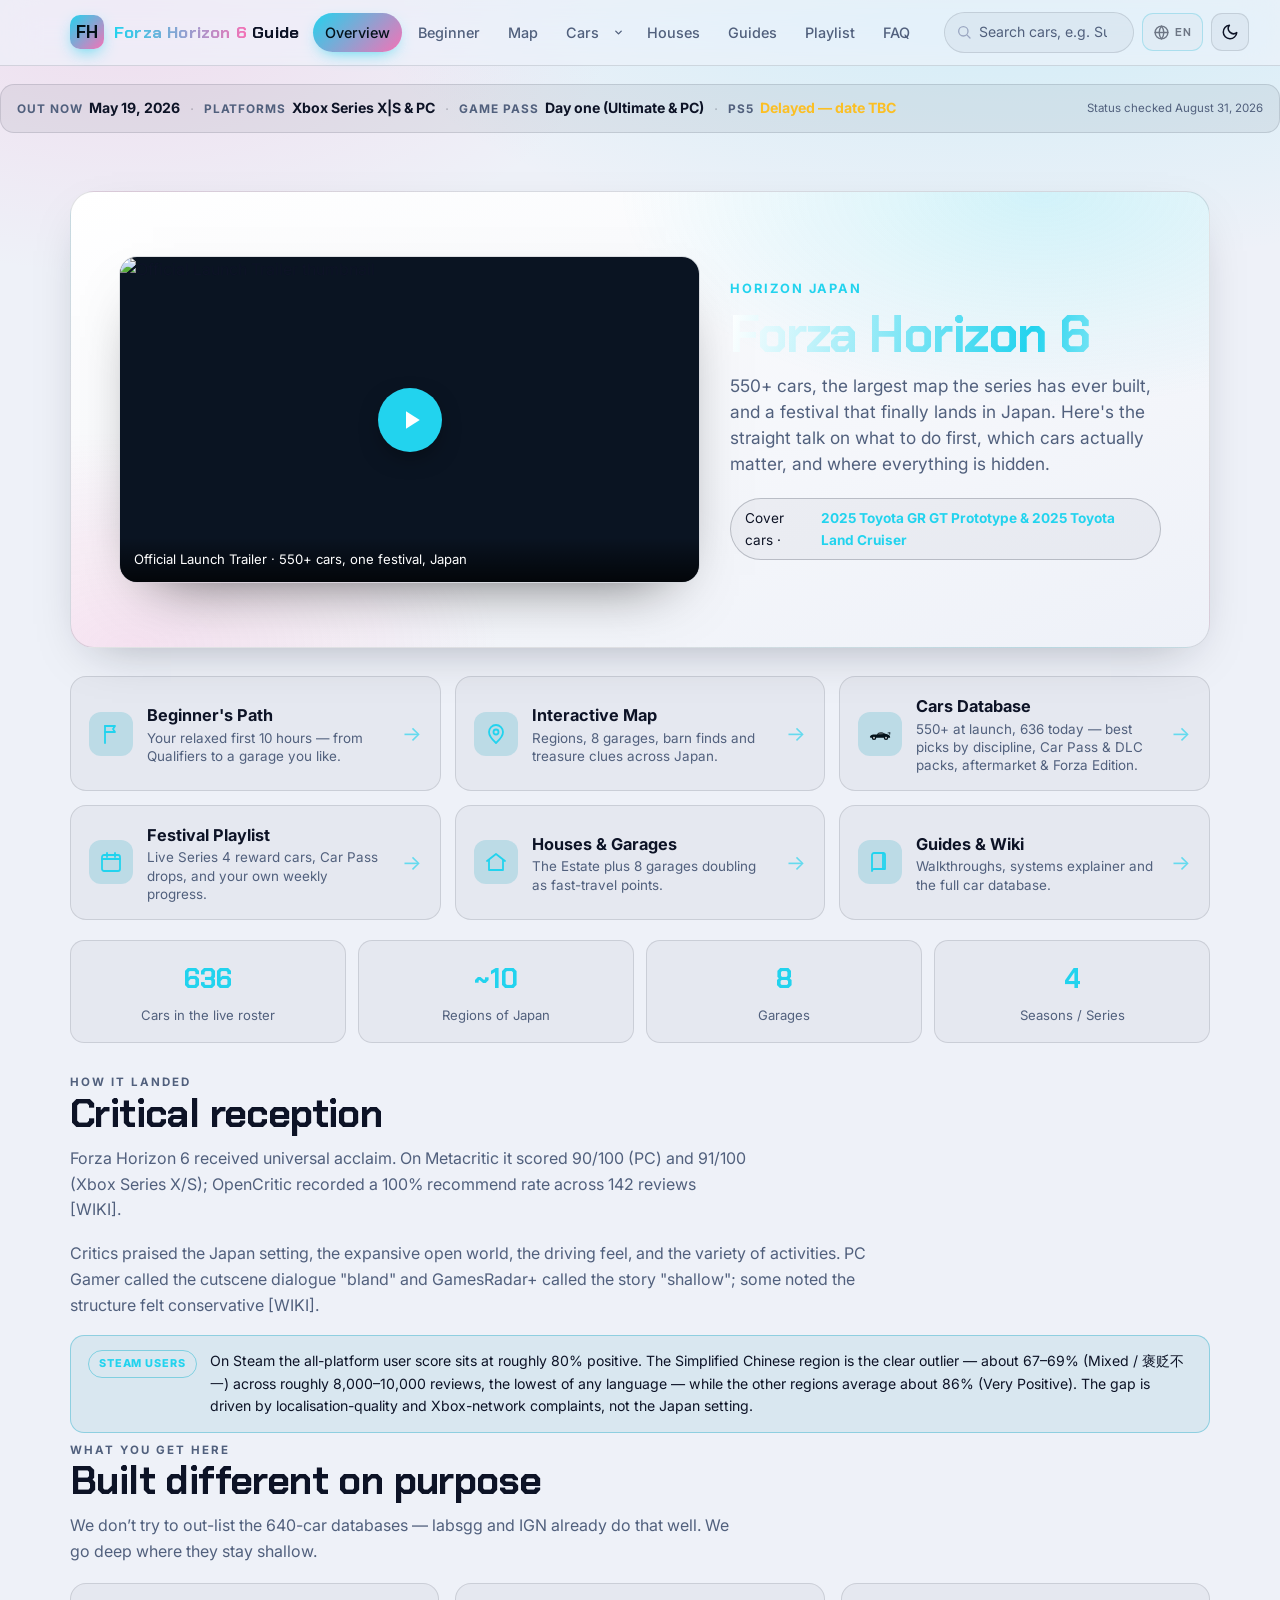
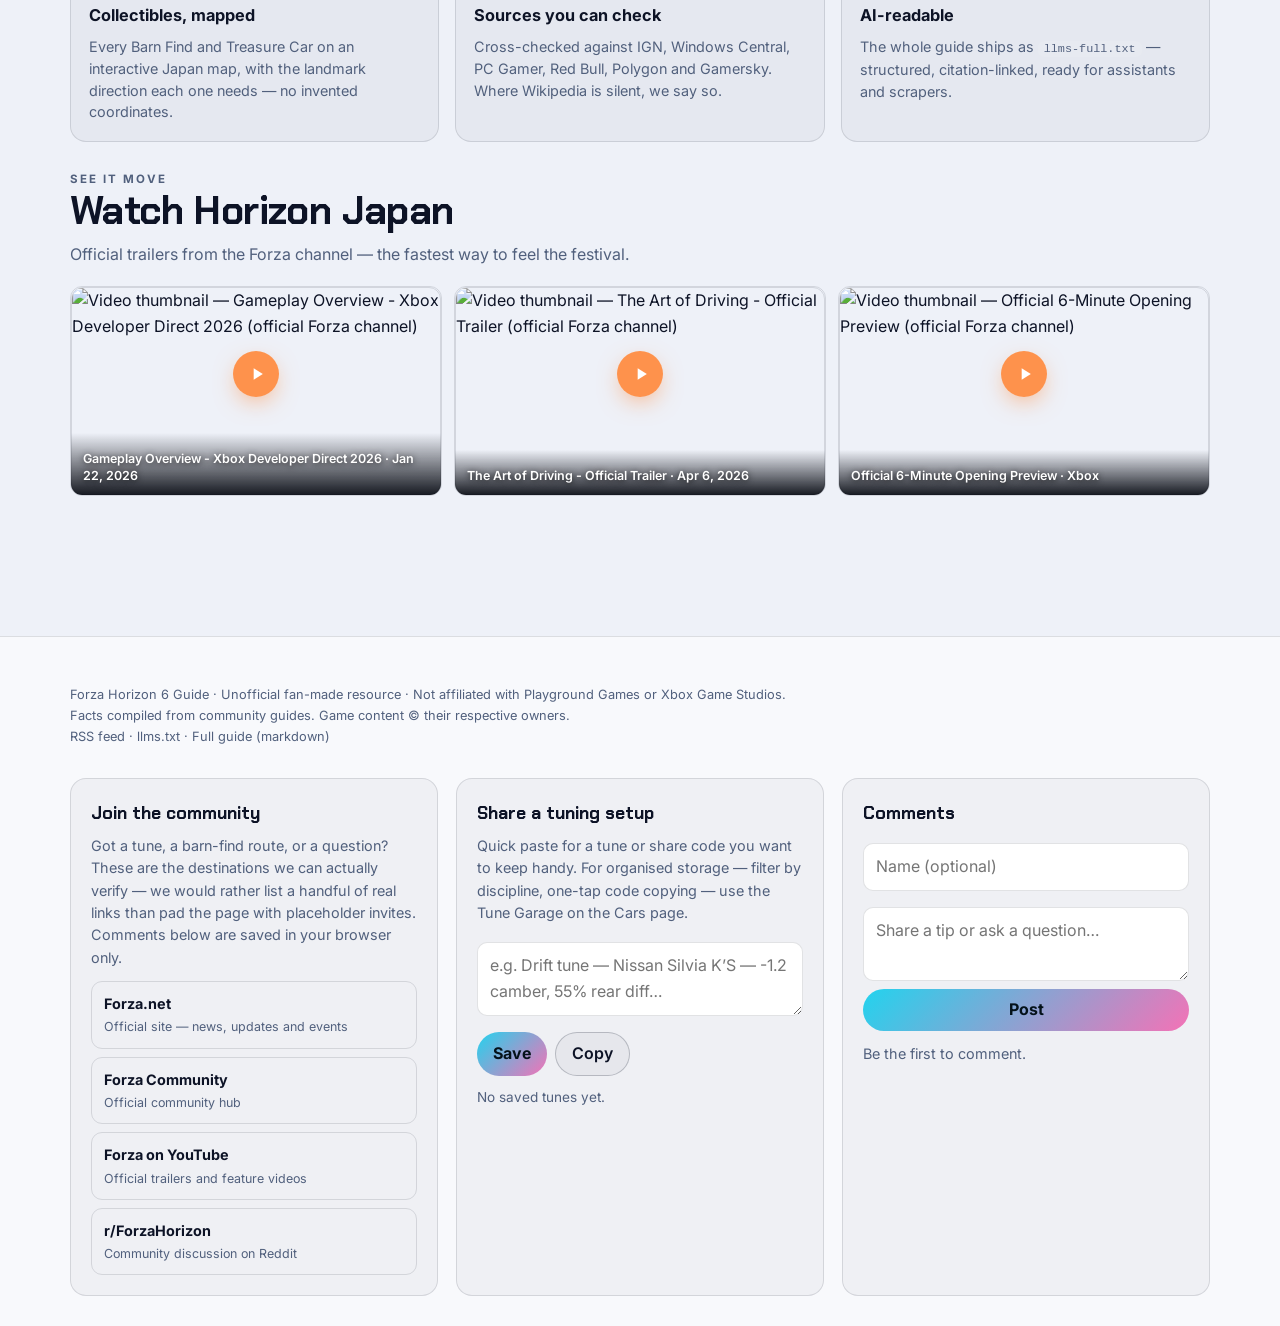
==== commit a2f7e66a: "Treasure Cars GamingBolt grid labels + interactive collectibles map (15 barn/9 treasure)" ====
--- a/index.html
+++ b/index.html
@@ -1083,7 +1083,7 @@
   <link href="https://fonts.googleapis.com/css2?family=Chakra+Petch:wght@400;600;700;800&family=Inter:wght@400;500;600;700;800&family=Saira+Condensed:wght@800;900&display=swap" rel="stylesheet" />
 
   <!-- Styles -->
-  <link rel="stylesheet" href="assets/css/style.css?v=25" />
+  <link rel="stylesheet" href="assets/css/style.css?v=27" />
 
   <!-- Prevent theme flash -->
   <script>
@@ -1165,7 +1165,7 @@
   </div>
 
   <main id="app" data-ssg-page="home">
-<section class="hero hero--video"><div class="hero-vid vid-card" data-yt="oYhaW-Vr4wg" role="button" tabindex="0" aria-label="Play Official Launch Trailer" data-reveal="" style="transition-delay: 0ms;"><img class="vid-thumb" loading="lazy" src="https://i.ytimg.com/vi/oYhaW-Vr4wg/maxresdefault.jpg" alt="Official Launch Trailer thumbnail"><span class="vid-play" aria-hidden="true"><svg viewBox="0 0 24 24" fill="currentColor"><path d="M8 5v14l11-7z"></path></svg></span><span class="hero-vid-cap">Official Launch Trailer · 550+ cars, one festival, Japan</span></div><div class="hero-copy"><p class="eyebrow">Horizon Japan</p><h1>Forza Horizon 6</h1><p class="hero-sub">550+ cars, the largest map the series has ever built, and a festival that finally lands in Japan. Here's the straight talk on what to do first, which cars actually matter, and where everything is hidden.</p><span class="cover-pill">Cover cars · <b>2025 Toyota GR GT Prototype &amp; 2025 Toyota Land Cruiser</b></span></div></section><div class="route-grid"><a class="route-card" href="/beginner/"><span class="route-ico" aria-hidden="true"><svg viewBox="0 0 24 24" fill="none" stroke="currentColor" stroke-width="1.8" stroke-linecap="round" stroke-linejoin="round"><path d="M6 21V4"></path><path d="M6 4h10l-2 3 2 3H6"></path></svg></span><span class="route-body"><span class="route-t">Beginner's Path</span><span class="route-s">Your relaxed first 10 hours — from Qualifiers to a garage you like.</span></span><span class="route-go" aria-hidden="true">→</span></a><a class="route-card" href="/map/"><span class="route-ico" aria-hidden="true"><svg viewBox="0 0 24 24" fill="none" stroke="currentColor" stroke-width="1.8" stroke-linecap="round" stroke-linejoin="round"><path d="M12 21s-7-6.3-7-11a7 7 0 0 1 14 0c0 4.7-7 11-7 11z"></path><circle cx="12" cy="10" r="2.5"></circle></svg></span><span class="route-body"><span class="route-t">Interactive Map</span><span class="route-s">Regions, 8 garages, barn finds and treasure clues across Japan.</span></span><span class="route-go" aria-hidden="true">→</span></a><a class="route-card" href="/cars/"><span class="route-ico" aria-hidden="true"><svg viewBox="0 0 64 34" width="40" height="23" fill="#04121a" xmlns="http://www.w3.org/2000/svg" role="img" aria-label="car icon"><circle cx="16" cy="27" r="6" fill="#04121a"></circle><circle cx="48" cy="27" r="6" fill="#04121a"></circle><path d="M5 25 C6 19 11 18 19 18 L24 18 C27 12 33 11 39 13 L46 16 C54 17 59 20 59 25 L59 26 C59 27 58 27 57 27 L8 27 C6 27 5 26 5 25 Z"></path><circle cx="16" cy="27" r="2.5" fill="rgba(255,255,255,.82)"></circle><circle cx="48" cy="27" r="2.5" fill="rgba(255,255,255,.82)"></circle><path d="M26 18 C29 13 34 12 38 14 L44 16 C41 17 37 18 32 18 Z" fill="rgba(255,255,255,.28)"></path><rect x="52" y="13" width="8" height="2" rx="1"></rect><rect x="57" y="13" width="2" height="6"></rect></svg></span><span class="route-body"><span class="route-t">Cars Database</span><span class="route-s">550+ at launch, 636 today — best picks by discipline, Car Pass &amp; DLC packs, aftermarket &amp; Forza Edition.</span></span><span class="route-go" aria-hidden="true">→</span></a><a class="route-card" href="/playlist/"><span class="route-ico" aria-hidden="true"><svg viewBox="0 0 24 24" fill="none" stroke="currentColor" stroke-width="1.8" stroke-linecap="round" stroke-linejoin="round"><rect x="3" y="5" width="18" height="16" rx="2"></rect><path d="M3 9h18M8 3v4M16 3v4"></path></svg></span><span class="route-body"><span class="route-t">Festival Playlist</span><span class="route-s">Live Series 4 reward cars, Car Pass drops, and your own weekly progress.</span></span><span class="route-go" aria-hidden="true">→</span></a><a class="route-card" href="/houses/"><span class="route-ico" aria-hidden="true"><svg viewBox="0 0 24 24" fill="none" stroke="currentColor" stroke-width="1.8" stroke-linecap="round" stroke-linejoin="round"><path d="M3 11l9-7 9 7"></path><path d="M5 10v10h14V10"></path></svg></span><span class="route-body"><span class="route-t">Houses &amp; Garages</span><span class="route-s">The Estate plus 8 garages doubling as fast-travel points.</span></span><span class="route-go" aria-hidden="true">→</span></a><a class="route-card" href="/guides/"><span class="route-ico" aria-hidden="true"><svg viewBox="0 0 24 24" fill="none" stroke="currentColor" stroke-width="1.8" stroke-linecap="round" stroke-linejoin="round"><path d="M4 5a2 2 0 0 1 2-2h9a2 2 0 0 1 2 2v14H6a2 2 0 0 0-2 2z"></path><path d="M15 3v16"></path></svg></span><span class="route-body"><span class="route-t">Guides &amp; Wiki</span><span class="route-s">Walkthroughs, systems explainer and the full car database.</span></span><span class="route-go" aria-hidden="true">→</span></a></div><div class="stat-strip"><div class="stat"><span class="stat-n">636</span><span class="stat-l">Cars in the live roster</span></div><div class="stat"><span class="stat-n">~10</span><span class="stat-l">Regions of Japan</span></div><div class="stat"><span class="stat-n">8</span><span class="stat-l">Garages</span></div><div class="stat"><span class="stat-n">4</span><span class="stat-l">Seasons / Series</span></div></div><section class="section home-reception"><div class="section-head"><p class="eyebrow">How it landed</p><h2>Critical reception</h2><p>Forza Horizon 6 received universal acclaim. On Metacritic it scored 90/100 (PC) and 91/100 (Xbox Series X/S); OpenCritic recorded a 100% recommend rate across 142 reviews [WIKI].</p></div><p class="recept-note">Critics praised the Japan setting, the expansive open world, the driving feel, and the variety of activities. PC Gamer called the cutscene dialogue "bland" and GamesRadar+ called the story "shallow"; some noted the structure felt conservative [WIKI].</p><div class="steam-snap"><span class="steam-tag">Steam users</span><p>On Steam the all-platform user score sits at roughly 80% positive. The Simplified Chinese region is the clear outlier — about 67–69% (Mixed / 褒贬不一) across roughly 8,000–10,000 reviews, the lowest of any language — while the other regions average about 86% (Very Positive). The gap is driven by localisation-quality and Xbox-network complaints, not the Japan setting.</p></div></section><section class="section home-media"><div class="section-head"><p class="eyebrow">See it move</p><h2>Watch Horizon Japan</h2><p>Official trailers from the Forza channel — the fastest way to feel the festival.</p></div><div class="feat-strip"><div class="vid-card feat-strip-card" data-yt="dj2PkwfrRP0" role="button" tabindex="0" aria-label="Play Gameplay Overview - Xbox Developer Direct 2026" data-reveal="" style="transition-delay: 0ms;"><img class="feat-strip-img" loading="lazy" src="https://i.ytimg.com/vi/dj2PkwfrRP0/hqdefault.jpg" alt="Video thumbnail — Gameplay Overview - Xbox Developer Direct 2026 (official Forza channel)"><span class="vid-play" aria-hidden="true"><svg viewBox="0 0 24 24" fill="currentColor"><path d="M8 5v14l11-7z"></path></svg></span><span class="feat-strip-cap">Gameplay Overview - Xbox Developer Direct 2026 · Jan 22, 2026</span></div><div class="vid-card feat-strip-card" data-yt="HyjVC7fKLVg" role="button" tabindex="0" aria-label="Play The Art of Driving - Official Trailer" data-reveal="" style="transition-delay: 45ms;"><img class="feat-strip-img" loading="lazy" src="https://i.ytimg.com/vi/HyjVC7fKLVg/hqdefault.jpg" alt="Video thumbnail — The Art of Driving - Official Trailer (official Forza channel)"><span class="vid-play" aria-hidden="true"><svg viewBox="0 0 24 24" fill="currentColor"><path d="M8 5v14l11-7z"></path></svg></span><span class="feat-strip-cap">The Art of Driving - Official Trailer · Apr 6, 2026</span></div><div class="vid-card feat-strip-card" data-yt="H1qlPZMfmiU" role="button" tabindex="0" aria-label="Play Official 6-Minute Opening Preview" data-reveal="" style="transition-delay: 90ms;"><img class="feat-strip-img" loading="lazy" src="https://i.ytimg.com/vi/H1qlPZMfmiU/hqdefault.jpg" alt="Video thumbnail — Official 6-Minute Opening Preview (official Forza channel)"><span class="vid-play" aria-hidden="true"><svg viewBox="0 0 24 24" fill="currentColor"><path d="M8 5v14l11-7z"></path></svg></span><span class="feat-strip-cap">Official 6-Minute Opening Preview · Xbox</span></div></div></section>
+<section class="hero hero--video"><div class="hero-vid vid-card" data-yt="oYhaW-Vr4wg" role="button" tabindex="0" aria-label="Play Official Launch Trailer" data-reveal="" style="transition-delay: 0ms;"><img class="vid-thumb" loading="lazy" src="https://i.ytimg.com/vi/oYhaW-Vr4wg/maxresdefault.jpg" alt="Official Launch Trailer thumbnail"><span class="vid-play" aria-hidden="true"><svg viewBox="0 0 24 24" fill="currentColor"><path d="M8 5v14l11-7z"></path></svg></span><span class="hero-vid-cap">Official Launch Trailer · 550+ cars, one festival, Japan</span></div><div class="hero-copy"><p class="eyebrow">Horizon Japan</p><h1>Forza Horizon 6</h1><p class="hero-sub">550+ cars, the largest map the series has ever built, and a festival that finally lands in Japan. Here's the straight talk on what to do first, which cars actually matter, and where everything is hidden.</p><span class="cover-pill">Cover cars · <b>2025 Toyota GR GT Prototype &amp; 2025 Toyota Land Cruiser</b></span></div></section><div class="route-grid"><a class="route-card" href="/beginner/"><span class="route-ico" aria-hidden="true"><svg viewBox="0 0 24 24" fill="none" stroke="currentColor" stroke-width="1.8" stroke-linecap="round" stroke-linejoin="round"><path d="M6 21V4"></path><path d="M6 4h10l-2 3 2 3H6"></path></svg></span><span class="route-body"><span class="route-t">Beginner's Path</span><span class="route-s">Your relaxed first 10 hours — from Qualifiers to a garage you like.</span></span><span class="route-go" aria-hidden="true">→</span></a><a class="route-card" href="/map/"><span class="route-ico" aria-hidden="true"><svg viewBox="0 0 24 24" fill="none" stroke="currentColor" stroke-width="1.8" stroke-linecap="round" stroke-linejoin="round"><path d="M12 21s-7-6.3-7-11a7 7 0 0 1 14 0c0 4.7-7 11-7 11z"></path><circle cx="12" cy="10" r="2.5"></circle></svg></span><span class="route-body"><span class="route-t">Interactive Map</span><span class="route-s">Regions, 8 garages, barn finds and treasure clues across Japan.</span></span><span class="route-go" aria-hidden="true">→</span></a><a class="route-card" href="/cars/"><span class="route-ico" aria-hidden="true"><svg viewBox="0 0 64 34" width="40" height="23" fill="#04121a" xmlns="http://www.w3.org/2000/svg" role="img" aria-label="car icon"><circle cx="16" cy="27" r="6" fill="#04121a"></circle><circle cx="48" cy="27" r="6" fill="#04121a"></circle><path d="M5 25 C6 19 11 18 19 18 L24 18 C27 12 33 11 39 13 L46 16 C54 17 59 20 59 25 L59 26 C59 27 58 27 57 27 L8 27 C6 27 5 26 5 25 Z"></path><circle cx="16" cy="27" r="2.5" fill="rgba(255,255,255,.82)"></circle><circle cx="48" cy="27" r="2.5" fill="rgba(255,255,255,.82)"></circle><path d="M26 18 C29 13 34 12 38 14 L44 16 C41 17 37 18 32 18 Z" fill="rgba(255,255,255,.28)"></path><rect x="52" y="13" width="8" height="2" rx="1"></rect><rect x="57" y="13" width="2" height="6"></rect></svg></span><span class="route-body"><span class="route-t">Cars Database</span><span class="route-s">550+ at launch, 636 today — best picks by discipline, Car Pass &amp; DLC packs, aftermarket &amp; Forza Edition.</span></span><span class="route-go" aria-hidden="true">→</span></a><a class="route-card" href="/playlist/"><span class="route-ico" aria-hidden="true"><svg viewBox="0 0 24 24" fill="none" stroke="currentColor" stroke-width="1.8" stroke-linecap="round" stroke-linejoin="round"><rect x="3" y="5" width="18" height="16" rx="2"></rect><path d="M3 9h18M8 3v4M16 3v4"></path></svg></span><span class="route-body"><span class="route-t">Festival Playlist</span><span class="route-s">Live Series 4 reward cars, Car Pass drops, and your own weekly progress.</span></span><span class="route-go" aria-hidden="true">→</span></a><a class="route-card" href="/houses/"><span class="route-ico" aria-hidden="true"><svg viewBox="0 0 24 24" fill="none" stroke="currentColor" stroke-width="1.8" stroke-linecap="round" stroke-linejoin="round"><path d="M3 11l9-7 9 7"></path><path d="M5 10v10h14V10"></path></svg></span><span class="route-body"><span class="route-t">Houses &amp; Garages</span><span class="route-s">The Estate plus 8 garages doubling as fast-travel points.</span></span><span class="route-go" aria-hidden="true">→</span></a><a class="route-card" href="/guides/"><span class="route-ico" aria-hidden="true"><svg viewBox="0 0 24 24" fill="none" stroke="currentColor" stroke-width="1.8" stroke-linecap="round" stroke-linejoin="round"><path d="M4 5a2 2 0 0 1 2-2h9a2 2 0 0 1 2 2v14H6a2 2 0 0 0-2 2z"></path><path d="M15 3v16"></path></svg></span><span class="route-body"><span class="route-t">Guides &amp; Wiki</span><span class="route-s">Walkthroughs, systems explainer and the full car database.</span></span><span class="route-go" aria-hidden="true">→</span></a></div><div class="stat-strip"><div class="stat"><span class="stat-n">636</span><span class="stat-l">Cars in the live roster</span></div><div class="stat"><span class="stat-n">~10</span><span class="stat-l">Regions of Japan</span></div><div class="stat"><span class="stat-n">8</span><span class="stat-l">Garages</span></div><div class="stat"><span class="stat-n">4</span><span class="stat-l">Seasons / Series</span></div></div><section class="section home-reception"><div class="section-head"><p class="eyebrow">How it landed</p><h2>Critical reception</h2><p>Forza Horizon 6 received universal acclaim. On Metacritic it scored 90/100 (PC) and 91/100 (Xbox Series X/S); OpenCritic recorded a 100% recommend rate across 142 reviews [WIKI].</p></div><p class="recept-note">Critics praised the Japan setting, the expansive open world, the driving feel, and the variety of activities. PC Gamer called the cutscene dialogue "bland" and GamesRadar+ called the story "shallow"; some noted the structure felt conservative [WIKI].</p><div class="steam-snap"><span class="steam-tag">Steam users</span><p>On Steam the all-platform user score sits at roughly 80% positive. The Simplified Chinese region is the clear outlier — about 67–69% (Mixed / 褒贬不一) across roughly 8,000–10,000 reviews, the lowest of any language — while the other regions average about 86% (Very Positive). The gap is driven by localisation-quality and Xbox-network complaints, not the Japan setting.</p></div></section><section class="section home-approach"><div class="section-head"><p class="eyebrow">What you get here</p><h2>Built different on purpose</h2><p>We don’t try to out-list the 640-car databases — labsgg and IGN already do that well. We go deep where they stay shallow.</p></div><div class="approach-grid"><div class="approach-card"><h3>Collectibles, mapped</h3><p>Every Barn Find and Treasure Car on an interactive Japan map, with the landmark direction each one needs — no invented coordinates.</p></div><div class="approach-card"><h3>Sources you can check</h3><p>Cross-checked against IGN, Windows Central, PC Gamer, Red Bull, Polygon and Gamersky. Where Wikipedia is silent, we say so.</p></div><div class="approach-card"><h3>AI-readable</h3><p>The whole guide ships as <code>llms-full.txt</code> — structured, citation-linked, ready for assistants and scrapers.</p></div></div></section><section class="section home-media"><div class="section-head"><p class="eyebrow">See it move</p><h2>Watch Horizon Japan</h2><p>Official trailers from the Forza channel — the fastest way to feel the festival.</p></div><div class="feat-strip"><div class="vid-card feat-strip-card" data-yt="dj2PkwfrRP0" role="button" tabindex="0" aria-label="Play Gameplay Overview - Xbox Developer Direct 2026" data-reveal="" style="transition-delay: 0ms;"><img class="feat-strip-img" loading="lazy" src="https://i.ytimg.com/vi/dj2PkwfrRP0/hqdefault.jpg" alt="Video thumbnail — Gameplay Overview - Xbox Developer Direct 2026 (official Forza channel)"><span class="vid-play" aria-hidden="true"><svg viewBox="0 0 24 24" fill="currentColor"><path d="M8 5v14l11-7z"></path></svg></span><span class="feat-strip-cap">Gameplay Overview - Xbox Developer Direct 2026 · Jan 22, 2026</span></div><div class="vid-card feat-strip-card" data-yt="HyjVC7fKLVg" role="button" tabindex="0" aria-label="Play The Art of Driving - Official Trailer" data-reveal="" style="transition-delay: 45ms;"><img class="feat-strip-img" loading="lazy" src="https://i.ytimg.com/vi/HyjVC7fKLVg/hqdefault.jpg" alt="Video thumbnail — The Art of Driving - Official Trailer (official Forza channel)"><span class="vid-play" aria-hidden="true"><svg viewBox="0 0 24 24" fill="currentColor"><path d="M8 5v14l11-7z"></path></svg></span><span class="feat-strip-cap">The Art of Driving - Official Trailer · Apr 6, 2026</span></div><div class="vid-card feat-strip-card" data-yt="H1qlPZMfmiU" role="button" tabindex="0" aria-label="Play Official 6-Minute Opening Preview" data-reveal="" style="transition-delay: 90ms;"><img class="feat-strip-img" loading="lazy" src="https://i.ytimg.com/vi/H1qlPZMfmiU/hqdefault.jpg" alt="Video thumbnail — Official 6-Minute Opening Preview (official Forza channel)"><span class="vid-play" aria-hidden="true"><svg viewBox="0 0 24 24" fill="currentColor"><path d="M8 5v14l11-7z"></path></svg></span><span class="feat-strip-cap">Official 6-Minute Opening Preview · Xbox</span></div></div></section>
   </main>
   <footer class="site-footer">
     <div class="footer-wrap">
@@ -1269,10 +1269,10 @@
     </div>
   </noscript>
 
-  <script src="assets/js/data.js?v=19"></script>
+  <script src="assets/js/data.js?v=21"></script>
   <script src="assets/js/cars_confirmed.js?v=1"></script>
   <script src="assets/js/gamersky.js?v=6"></script>
-  <script src="assets/js/main.js?v=32"></script>
+  <script src="assets/js/main.js?v=34"></script>
   <script>
     // Load Google's Website Translator (defines googleTranslateElementInit, which main.js sets).
     (function () {
--- a/assets/css/style.css
+++ b/assets/css/style.css
@@ -1 +1 @@
-:root{--bg:#080b16;--bg-2:#0e1322;--bg-grad:radial-gradient(1200px 600px at 80% -10%, rgba(34,211,238,0.10), transparent 60%),radial-gradient(900px 500px at 10% 0%, rgba(244,114,182,0.10), transparent 55%);--surface:rgba(255,255,255,0.045);--surface-2:rgba(255,255,255,0.07);--border:rgba(255,255,255,0.10);--border-strong:rgba(255,255,255,0.18);--text:#e9edf7;--text-dim:#9aa6c2;--accent:#22d3ee;--accent-2:#f472b6;--accent-3:#a78bfa;--ok:#34d399;--warn:#fbbf24;--radius:16px;--radius-sm:10px;--maxw:1180px;--shadow:0 18px 50px -20px rgba(0,0,0,0.7);--ease:cubic-bezier(0.16, 1, 0.3, 1);--font:"Inter",system-ui,-apple-system,"Segoe UI",Roboto,Helvetica,Arial,sans-serif;--display:"Chakra Petch","Inter",system-ui,sans-serif;--display-heavy:"Saira Condensed","Chakra Petch",system-ui,sans-serif;--fs-eyebrow:.72rem;--fs-caption:.78rem;--fs-body:1rem;--fs-sub:1.06rem;--fs-h3:clamp(1.15rem, 1rem + 1.1vw, 1.42rem);--fs-h2:clamp(1.6rem, 1.05rem + 2.6vw, 2.45rem);--fs-display:clamp(2.9rem, 1.4rem + 7.4vw, 6rem);--lh-display:.92;--lh-head:1.12;--lh-body:1.62;--accent-warm:#ff8a3d}[data-theme=light]{--bg:#eef1f8;--bg-2:#ffffff;--bg-grad:radial-gradient(1200px 600px at 80% -10%, rgba(34,211,238,0.18), transparent 60%),radial-gradient(900px 500px at 10% 0%, rgba(244,114,182,0.16), transparent 55%);--surface:rgba(13,19,38,0.035);--surface-2:rgba(13,19,38,0.06);--border:rgba(13,19,38,0.12);--border-strong:rgba(13,19,38,0.22);--text:#0d1326;--text-dim:#51607d;--shadow:0 18px 50px -24px rgba(13,19,38,0.35)}*{box-sizing:border-box}html{scroll-behavior:smooth}body{margin:0;font-family:var(--font);color:var(--text);background:var(--bg);background-image:var(--bg-grad);background-attachment:fixed;line-height:var(--lh-body);-webkit-font-smoothing:antialiased;transition:background-color .4s var(--ease),color .3s var(--ease)}a{color:inherit;text-decoration:none}img{max-width:100%;display:block}.site-header{position:sticky;top:0;z-index:50;backdrop-filter:blur(18px) saturate(160%);-webkit-backdrop-filter:blur(18px) saturate(160%);background:color-mix(in srgb,var(--bg) 72%,transparent);border-bottom:1px solid var(--border)}.nav-wrap{max-width:var(--maxw);margin:0 auto;display:flex;align-items:center;gap:14px;padding:12px 20px}.brand{display:flex;align-items:center;gap:10px;font-family:var(--display);font-weight:700;font-size:1.05rem;letter-spacing:.2px;white-space:nowrap}.brand .logo{width:34px;height:34px;border-radius:10px;display:grid;place-items:center;font-size:1.1rem;background:linear-gradient(135deg,var(--accent),var(--accent-2));color:#04121a;box-shadow:0 6px 18px -6px var(--accent)}.brand b{background:linear-gradient(90deg,var(--accent),var(--accent-2));-webkit-background-clip:text;background-clip:text;color:transparent}.nav{display:flex;align-items:center;gap:4px;margin-left:auto;overflow-x:auto;scrollbar-width:none}.nav::-webkit-scrollbar{display:none}.nav a{padding:8px 12px;border-radius:999px;font-size:.9rem;font-weight:500;color:var(--text-dim);white-space:nowrap;transition:all .25s var(--ease)}.nav a:hover{color:var(--text);background:var(--surface)}.nav a.active{color:#04121a;background:linear-gradient(135deg,var(--accent),var(--accent-2));box-shadow:0 6px 18px -8px var(--accent)}.nav-actions{display:flex;align-items:center;gap:8px;margin-left:8px}.icon-btn{width:38px;height:38px;border-radius:11px;border:1px solid var(--border);background:var(--surface);color:var(--text);cursor:pointer;font-size:1rem;display:grid;place-items:center;transition:all .25s var(--ease)}.icon-btn:hover{border-color:var(--border-strong);transform:translateY(-1px)}.menu-btn{display:none}main{max-width:var(--maxw);margin:0 auto;padding:28px 20px 80px}.section{margin-top:46px;animation:fadeUp .5s var(--ease) both}@keyframes fadeUp{from{opacity:0;transform:translateY(14px)}to{opacity:1;transform:none}}.section-head{margin-bottom:18px}.eyebrow{text-transform:uppercase;letter-spacing:2px;font-size:.72rem;font-weight:700;color:var(--accent);margin:0 0 6px}.section-head h2{font-family:var(--display);font-weight:700;font-size:var(--fs-h2);margin:0 0 10px;line-height:var(--lh-head);letter-spacing:-.6px}.section-head p{color:var(--text-dim);margin:0}.lead{color:var(--text-dim);margin:6px 0 0}.hero{position:relative;overflow:hidden;border:1px solid var(--border);border-radius:24px;padding:clamp(40px,5vw,74px) clamp(22px,4vw,48px);margin-top:26px;background:radial-gradient(700px 360px at 85% 0,rgba(34,211,238,.18),transparent 60%),radial-gradient(620px 360px at 5% 100%,rgba(244,114,182,.16),transparent 60%),linear-gradient(160deg,var(--bg-2),var(--bg));box-shadow:var(--shadow)}.hero::after{content:"";position:absolute;inset:0;background-image:linear-gradient(transparent 0 39px,rgba(255,255,255,.04) 40px),linear-gradient(90deg,transparent 0 39px,rgba(255,255,255,.04) 40px);background-size:40px 40px;opacity:.5;pointer-events:none;mask-image:radial-gradient(circle at 50% 30%,#000,transparent 75%)}.hero>*{position:relative;z-index:1}.hero .eyebrow{color:var(--accent-2)}.hero h1{font-family:var(--display-heavy);font-weight:900;font-size:var(--fs-display);line-height:var(--lh-display);letter-spacing:-1.5px;margin:10px 0 16px;background:linear-gradient(100deg,#fff 0,var(--accent) 32%,#fff 50%,var(--accent-2) 68%,#fff 100%);background-size:220% 100%;-webkit-background-clip:text;background-clip:text;color:transparent;animation:heroShimmer 7s linear infinite,heroIn .8s var(--ease) both .14s}@keyframes heroShimmer{0%{background-position:120% 0}100%{background-position:-120% 0}}.hero p{font-size:1.08rem;color:var(--text-dim);max-width:60ch;margin:0 0 22px;animation:heroIn .7s var(--ease) both .24s}.hero .cover-pill{display:inline-flex;align-items:center;gap:8px;padding:8px 14px;border-radius:999px;border:1px solid var(--border-strong);background:var(--surface);font-size:.85rem;color:var(--text)}.hero .cover-pill b{color:var(--accent)}.hero--art{background-image:linear-gradient(115deg,rgba(8,6,20,.84) 0,rgba(8,6,20,.42) 46%,rgba(8,6,20,0) 80%),url('../img/hero.svg');background-size:cover,cover;background-position:50% 32%,center;background-repeat:no-repeat;min-height:440px;display:flex;flex-direction:column;justify-content:flex-end}.hero--art::after{opacity:.22;background-image:linear-gradient(transparent 0 39px,rgba(255,255,255,.05) 40px),linear-gradient(90deg,transparent 0 39px,rgba(255,255,255,.05) 40px),url("data:image/svg+xml,%3Csvg xmlns='http://www.w3.org/2000/svg' width='140' height='140'%3E%3Cfilter id='n'%3E%3CfeTurbulence type='fractalNoise' baseFrequency='0.85' numOctaves='2' stitchTiles='stitch'/%3E%3C/filter%3E%3Crect width='100%25' height='100%25' filter='url(%23n)' opacity='0.55'/%3E%3C/svg%3E");background-size:40px 40px,40px 40px,140px 140px}.hero--art .cover-pill,.hero--art .eyebrow,.hero--art h1,.hero--art p{position:relative;z-index:2}.hero--art p{color:rgba(255,255,255,.88)}.hero--art::before{content:"";position:absolute;z-index:0;width:62%;height:170%;top:-35%;right:-12%;background:radial-gradient(closest-side,color-mix(in srgb,var(--accent-warm) 40%,transparent),transparent 70%);filter:blur(22px);opacity:.55;pointer-events:none;animation:9s ease-in-out infinite alternate heroGlow}@keyframes heroGlow{from{transform:translateX(0) scale(1)}to{transform:translateX(-14%) scale(1.14)}}.facts{display:grid;grid-template-columns:repeat(4,1fr);gap:12px;margin-top:22px}.fact{border:1px solid var(--border);border-radius:var(--radius-sm);background:var(--surface);padding:14px 16px}.fact .k{font-size:.72rem;text-transform:uppercase;letter-spacing:1px;color:var(--text-dim)}.fact .v{font-family:var(--display);font-size:1.25rem;margin-top:2px}.grid{display:grid;gap:16px}.grid.cols-2{grid-template-columns:repeat(2,1fr)}.grid.cols-3{grid-template-columns:repeat(3,1fr)}.card{border:1px solid var(--border);border-radius:var(--radius);background:var(--surface);padding:18px;transition:transform .3s var(--ease),border-color .3s var(--ease),background .3s var(--ease)}.card:hover{transform:translateY(-4px);border-color:var(--border-strong);background:var(--surface-2)}.card h3{font-family:var(--display);margin:0 0 6px;font-size:1.1rem}.card p{margin:0;color:var(--text-dim);font-size:.92rem}.card .ico{font-family:var(--display);font-size:.82rem;font-weight:700;letter-spacing:.12em;color:var(--accent);margin-bottom:10px;display:block}.car-group>h3{font-family:var(--display)}.car-group>.note{color:var(--text-dim);font-size:.85rem;margin:0 0 14px}.car-grid{display:grid;grid-template-columns:repeat(auto-fill,minmax(240px,1fr));gap:14px}.car-card{display:flex;gap:12px;align-items:center;border:1px solid var(--border);border-radius:var(--radius);background:var(--surface);padding:14px;transition:all .3s var(--ease)}.car-card:hover{transform:translateY(-3px);border-color:var(--border-strong);background:var(--surface-2)}.car-thumb{flex:0 0 auto;width:64px;height:64px;border-radius:13px;object-fit:cover;display:block;padding:0;color:#04121a;background:linear-gradient(135deg,var(--accent),var(--accent-2))}.car-meta{min-width:0}.car-meta .yr{font-size:.72rem;color:var(--text-dim)}.car-meta .nm{font-weight:600;font-size:.96rem;line-height:1.2}.car-meta .mk{font-size:.8rem;color:var(--text-dim)}.tag{display:inline-block;margin-top:5px;font-size:.68rem;font-weight:700;padding:2px 8px;border-radius:999px;letter-spacing:.4px;color:var(--accent);background:color-mix(in srgb,var(--accent) 14%,transparent);border:1px solid color-mix(in srgb,var(--accent) 35%,transparent)}.car-note{color:var(--text-dim)}.src-chip{display:inline-block;margin-top:5px;font-size:.6rem;font-weight:700;letter-spacing:.5px;padding:1px 6px;border-radius:999px;text-transform:uppercase;color:var(--text-dim);background:color-mix(in srgb,var(--text-dim) 14%,transparent);border:1px solid color-mix(in srgb,var(--text-dim) 30%,transparent)}.src-chip.src-gb,.src-chip.src-wc{color:#6ee7b7;border-color:color-mix(in srgb,#34d399 35%,transparent)}.src-chip.src-forza{color:#fcd34d;border-color:color-mix(in srgb,#fbbf24 35%,transparent)}.best-cat{margin-top:26px}.best-cat>h3{font-family:var(--display);font-size:1.2rem;margin:0 0 12px;display:flex;align-items:center;gap:10px}.best-cat>h3::before{content:"";background:linear-gradient(var(--accent),var(--accent-2))}.pick{border:1px solid var(--border);border-radius:var(--radius);background:var(--surface);padding:14px 16px}.pick .pc{font-family:var(--display)}.pick .pw{color:var(--text-dim);font-size:.88rem;margin-top:3px}.best-faq{margin-top:38px;border-top:1px solid var(--border);padding-top:26px}.best-faq>h3{font-family:var(--display);font-size:1.15rem;margin:0 0 16px;display:flex;align-items:center;gap:10px}.best-faq>h3::before{content:"";background:linear-gradient(var(--accent),var(--accent-2))}.faq-item{padding:14px 16px;border:1px solid var(--border);border-radius:var(--radius);background:var(--surface);margin-bottom:12px}.faq-item h4{margin:0 0 6px;font-size:1rem;color:var(--text)}.faq-item p{margin:0;color:var(--text-dim);font-size:.9rem;line-height:1.55}.region-grid{display:grid;grid-template-columns:repeat(auto-fill,minmax(280px,1fr));gap:14px}.region-card{border:1px solid var(--border);border-radius:var(--radius);background:var(--surface);padding:18px;cursor:pointer;transition:all .3s var(--ease);text-align:left;width:100%;color:var(--text)}.region-card.open,.region-card:hover{border-color:var(--border-strong);background:var(--surface-2);transform:translateY(-3px)}.region-card h3{font-family:var(--display);margin:0 0 6px;display:flex;align-items:center;gap:8px}.region-card .blurb{color:var(--text-dim);font-size:.9rem;margin:0}.rtag{font-size:.6rem;font-weight:700;letter-spacing:.06em;text-transform:uppercase;padding:2px 8px;border-radius:999px;border:1px solid var(--border-strong);color:var(--text-dim);vertical-align:middle}.rtag.ok{color:var(--accent);border-color:color-mix(in srgb,var(--accent) 50%,transparent)}.region-card .feats{margin:12px 0 0;padding:0;list-style:none;display:none}.region-card.open .feats{display:block;animation:fadeUp .35s var(--ease) both}.region-card .feats li{font-size:.85rem;color:var(--text-dim);padding:5px 0 5px 18px;position:relative}.region-card .feats li::before{content:"▹";position:absolute;left:0;color:var(--accent)}.legend{display:flex;flex-wrap:wrap;gap:10px 22px;margin-top:22px;padding-top:18px;border-top:1px solid var(--border)}.legend div{display:flex;align-items:center;gap:8px;font-size:.85rem;color:var(--text-dim)}.map-wrap{margin:18px 0 6px}.map-wrap img{width:100%;height:auto;display:block;border-radius:var(--radius);border:1px solid var(--border);box-shadow:0 14px 44px -20px rgba(0,0,0,.75)}.steps{display:grid;gap:12px}.step{display:flex;gap:16px;align-items:flex-start;border:1px solid var(--border);border-radius:var(--radius);background:var(--surface);padding:16px 18px;transition:all .3s var(--ease)}.step:hover{border-color:var(--border-strong);background:var(--surface-2)}.step .num{flex:0 0 auto;width:38px;height:38px;border-radius:11px;display:grid;place-items:center;font-family:var(--display);font-weight:800;color:#04121a;background:linear-gradient(135deg,var(--accent),var(--accent-2))}.step h4{margin:4px 0;font-family:var(--display);font-size:1.02rem}.step p{margin:0;color:var(--text-dim);font-size:.92rem}.settings-box{margin-top:18px;border:1px dashed var(--border-strong);border-radius:var(--radius);background:var(--surface);padding:16px 18px}.settings-box h4{margin:0 0 10px;font-family:var(--display)}.settings-box ul{margin:0;padding-left:18px;color:var(--text-dim);font-size:.9rem}.settings-box li{margin:4px 0}.house-grid{display:grid;grid-template-columns:repeat(auto-fill,minmax(300px,1fr));gap:14px}.house-img{display:block;width:100%;height:auto;margin:-18px -18px 14px}.house-card:hover{transform:translateY(-3px);border-color:var(--border-strong);background:var(--surface-2)}.house-card h3{font-family:var(--display);margin:0 0 6px}.house-card .price{color:var(--accent);font-weight:700;font-size:.85rem}.house-card .bonus{color:var(--ok);font-size:.82rem;margin:4px 0}.house-card p{color:var(--text-dim);font-size:.88rem;margin:6px 0 0}.house-card{border:1px solid var(--border);border-radius:var(--radius);background:var(--surface);padding:18px;transition:all .3s var(--ease);overflow:hidden;display:flex;flex-direction:column;gap:8px;position:relative}.house-card.featured{border-color:color-mix(in srgb,var(--accent) 55%,transparent);background:color-mix(in srgb,var(--accent) 8%,var(--surface))}.house-flag{position:absolute;top:12px;right:12px;font-size:.64rem;font-weight:700;letter-spacing:.6px;text-transform:uppercase;color:#fff;background:var(--accent);padding:3px 8px;border-radius:999px}.house-top{display:flex;align-items:baseline;justify-content:space-between;gap:10px}.house-top h3{font-family:var(--display);margin:0;font-size:1.05rem}.region-tag{flex:none;font-size:.68rem;font-weight:600;letter-spacing:.4px;text-transform:uppercase;color:var(--text-dim);border:1px solid var(--border);border-radius:999px;padding:2px 9px;background:var(--surface-2)}.house-meta{display:flex;flex-wrap:wrap;gap:6px}.hm{font-size:.74rem;font-weight:600;border-radius:999px;padding:3px 9px}.hm.price{color:var(--accent);background:color-mix(in srgb,var(--accent) 12%,transparent)}.hm.stamp{color:#fff}.st-yellow{background:#d9a400}.st-green{background:#3a9d4e}.st-blue{background:#2f7fd1}.st-orange{background:#d9722a}.st-purple{background:#8a5cd1}.st-gold{background:#c9a227}.st-default{background:var(--text-dim)}.perk{display:flex;flex-direction:column;gap:1px;padding:8px 10px;border-radius:var(--radius-sm);background:var(--surface-2);border:1px solid var(--border)}.perk-name{font-weight:700;color:var(--ok);font-size:.85rem}.perk-detail{font-size:.8rem;color:var(--text-dim)}.estate-box{margin-top:22px;border:1px solid var(--border-strong);border-radius:var(--radius);background:var(--surface);padding:18px}.estate-head{display:flex;align-items:baseline;justify-content:space-between;gap:12px;flex-wrap:wrap;margin-bottom:12px}.estate-head h3{font-family:var(--display);margin:0;font-size:1.1rem}.estate-sub{font-size:.72rem;color:var(--text-dim)}.estate-list{list-style:none;margin:0;padding:0;display:grid;grid-template-columns:repeat(auto-fill,minmax(220px,1fr));gap:8px 18px}.estate-list li{display:flex;gap:8px;font-size:.86rem}.estate-list .eb-t{font-weight:700;color:var(--text);flex:none;min-width:96px}.estate-list .eb-d{color:var(--text-dim)}.garages-box{margin-top:22px;border:1px solid var(--border);border-radius:var(--radius);background:color-mix(in srgb,var(--warn) 7%,var(--surface));padding:16px 18px}.garages-box h3{font-family:var(--display);margin:0 0 8px;font-size:1.05rem}.garages-box p{margin:0 0 6px;font-size:.9rem;color:var(--text)}.garages-box p.muted{color:var(--text-dim);font-size:.82rem;margin-bottom:0}.garage-grid{display:grid;grid-template-columns:repeat(auto-fill,minmax(108px,1fr));gap:10px;margin-top:14px}.garage-tile{display:flex;flex-direction:column;align-items:center;gap:6px;text-align:center;padding:12px 8px;border:1px solid var(--border);border-radius:var(--radius-sm);background:var(--surface-2)}.garage-ico{width:40px;height:40px}.gt-n{font-family:var(--display);font-weight:700;font-size:.9rem}.gt-s{font-size:.66rem;font-weight:700;letter-spacing:.04em;text-transform:uppercase;padding:2px 8px;border-radius:999px}.gt-tbc{color:var(--text-dim);border:1px solid var(--border-strong)}.gt-confirmed{color:#04121a;background:linear-gradient(135deg,var(--accent),var(--accent-2))}.order-box{margin-top:22px}.order-box h3{font-family:var(--display);margin:0 0 12px;font-size:1.1rem}.order-list{list-style:none;margin:0;padding:0;counter-reset:o;display:grid;gap:8px}.order-list li{display:flex;align-items:flex-start;gap:12px;padding:10px 14px;border:1px solid var(--border);border-radius:var(--radius-sm);background:var(--surface)}.ord-n{flex:none;width:26px;height:26px;border-radius:50%;display:grid;place-items:center;background:var(--accent);color:#fff;font-weight:700;font-size:.82rem}.ord-body{display:flex;flex-direction:column;gap:1px}.ord-name{font-weight:700;font-size:.92rem}.ord-why{font-size:.82rem;color:var(--text-dim)}.callout{margin-top:16px;border:1px solid color-mix(in srgb,var(--warn) 40%,transparent);background:color-mix(in srgb,var(--warn) 10%,transparent);border-radius:var(--radius);padding:14px 16px;font-size:.9rem;color:var(--text)}.callout b{color:var(--warn)}.site-footer{border-top:1px solid var(--border);margin-top:60px;background:color-mix(in srgb,var(--bg-2) 60%,transparent)}.footer-wrap{max-width:var(--maxw);margin:0 auto;padding:30px 20px}.footer-meta{margin-top:18px;color:var(--text-dim);font-size:.8rem}.cars-hub{margin-top:8px}.cars-subnav{position:sticky;top:64px;z-index:20;display:flex;gap:8px;overflow-x:auto;scrollbar-width:none;padding:10px 2px;margin-bottom:18px;background:color-mix(in srgb,var(--bg) 86%,transparent);backdrop-filter:blur(10px);border-bottom:1px solid var(--border)}.cars-subnav::-webkit-scrollbar{display:none}.cars-subnav button{flex:0 0 auto;padding:7px 14px;border-radius:999px;display:inline-flex;align-items:center;gap:7px;border:1px solid var(--border);background:var(--surface);color:var(--text-dim);font:inherit;font-size:.85rem;font-weight:500;cursor:pointer;white-space:nowrap;transition:all .25s var(--ease)}.cars-subnav button svg{width:17px;height:17px;flex:0 0 auto;transition:transform .25s var(--ease)}.cars-subnav button .lbl{line-height:1}.cars-subnav button:hover{color:var(--text);border-color:var(--border-strong)}.cars-subnav button:hover svg{transform:scale(1.12)}.cars-subnav button.active{color:#04121a;border-color:transparent;background:linear-gradient(135deg,var(--accent),var(--accent-2))}.car-sec{padding-top:26px;scroll-margin-top:120px}.car-sec+.car-sec{margin-top:10px;border-top:1px solid var(--border)}.cars-overview{margin:22px 0 6px}.co-head{font-family:var(--display);font-weight:700;font-size:.82rem;text-transform:uppercase;letter-spacing:1.5px;color:var(--accent);margin-bottom:12px}.grid.cols-4{grid-template-columns:repeat(4,1fr)}.way{border:1px solid var(--border);border-radius:var(--radius);background:var(--surface);padding:15px 16px;transition:all .3s var(--ease)}.way:hover{border-color:var(--border-strong);background:var(--surface-2);transform:translateY(-3px)}.way h4{font-family:var(--display);margin:0 0 5px;font-size:1rem}.way p{margin:0;color:var(--text-dim);font-size:.85rem}.map-extra{display:grid;grid-template-columns:1fr 1fr;gap:16px;margin-top:24px}.me-block{border:1px solid var(--border);border-radius:var(--radius);background:var(--surface);padding:18px}.me-block h3{font-family:var(--display);font-size:1.08rem;margin:0 0 12px;display:flex;align-items:center;gap:10px}.me-block h3::before{content:"";background:linear-gradient(var(--accent),var(--accent-2))}.me-list{margin:0;padding:0;list-style:none}.me-list li{font-size:.9rem;color:var(--text-dim);padding:7px 0;border-top:1px solid var(--border)}.me-list li:first-child{border-top:none}.me-list b{color:var(--text);font-weight:700}.glossary{margin-top:26px;border-top:1px solid var(--border);padding-top:22px}.credits-box>h3,.glossary>h3{font-family:var(--display);font-size:1.15rem;margin:0 0 16px;display:flex;align-items:center;gap:10px}.credits-box>h3::before,.glossary>h3::before{content:"";background:linear-gradient(var(--accent),var(--accent-2))}.glossary dl{display:grid;grid-template-columns:repeat(auto-fill,minmax(320px,1fr));gap:14px;margin:0}.gl{border:1px solid var(--border);border-radius:var(--radius);background:var(--surface);padding:14px 16px}.gl dt{font-family:var(--display);font-weight:700;color:var(--accent);font-size:.95rem;margin-bottom:4px}.gl dd{margin:0;color:var(--text-dim);font-size:.88rem;line-height:1.55}.credits-box{margin-top:26px;border:1px solid color-mix(in srgb,var(--ok) 35%,transparent);border-radius:var(--radius);background:color-mix(in srgb,var(--ok) 9%,transparent);padding:18px 20px}.credits-box ul{margin:0;padding-left:20px;color:var(--text);font-size:.92rem}.credits-box li{margin:6px 0}.house-tips{margin-top:24px;border-top:1px solid var(--border);padding-top:22px}.house-tips>h3{font-family:var(--display);font-size:1.15rem;margin:0 0 14px;display:flex;align-items:center;gap:10px}.house-tips>h3::before{content:"";background:linear-gradient(var(--accent),var(--accent-2))}.house-tips ul{margin:0;padding-left:20px;color:var(--text-dim);font-size:.92rem}.house-tips li{margin:6px 0}@media (max-width:880px){.nav-wrap{gap:8px;padding:10px 14px}.nav{margin-left:0;flex:1 1 auto}.nav a{padding:8px 11px;font-size:.85rem}.menu-btn{display:none}.facts{grid-template-columns:repeat(2,1fr)}.grid.cols-2,.grid.cols-3{grid-template-columns:1fr}.grid.cols-4{grid-template-columns:repeat(2,1fr)}.glossary dl,.map-extra{grid-template-columns:1fr}}@media (max-width:520px){.hero{padding:38px 22px}.facts{grid-template-columns:1fr 1fr}}.credits{display:flex;flex-wrap:wrap;gap:10px 28px;max-width:var(--maxw);margin:0 auto;padding:16px 22px;border-top:1px solid var(--border);border-bottom:1px solid var(--border);background:var(--surface);font-size:.86rem;color:var(--text-dim)}.credits b{color:var(--text);font-weight:600;margin-right:6px}.rec-grid{display:grid;grid-template-columns:repeat(auto-fill,minmax(180px,1fr));gap:10px;margin-top:8px}.rec{display:flex;align-items:center;justify-content:space-between;gap:12px;padding:11px 14px;border-radius:var(--radius-sm);background:var(--surface);border:1px solid var(--border);transition:transform .25s var(--ease),border-color .25s var(--ease)}.rec:hover{transform:translateY(-2px);border-color:var(--border-strong)}.rec .ro{color:var(--text-dim);font-size:.88rem}.rec .rs{color:var(--accent);font-variant-numeric:tabular-nums}.timeline{list-style:none;margin:10px 0 0;padding:0;position:relative}.timeline::before{content:"";position:absolute;left:8px;top:6px;bottom:6px;width:2px;background:linear-gradient(var(--accent),var(--accent-2))}.tl{position:relative;padding:0 0 18px 30px}.tl::before{content:"";position:absolute;left:2px;top:5px;width:14px;height:14px;border-radius:50%;background:var(--bg);border:3px solid var(--accent)}.tl-d{display:block;font-size:.78rem;color:var(--accent-3);font-weight:600;letter-spacing:.02em}.tl-e{display:block;color:var(--text);font-size:.95rem;margin-top:2px}.badge{display:inline-block;letter-spacing:.08em;vertical-align:middle;color:#04121a;background:linear-gradient(135deg,var(--accent),#67e8f9);box-shadow:0 2px 10px -2px rgba(34,211,238,.6)}.noscript-content{max-width:820px;margin:32px auto;padding:0 22px 60px;color:var(--text)}.noscript-content h1{font-family:var(--font-display);font-size:2rem;margin:24px 0 8px}.noscript-content h2{font-family:var(--font-display);font-size:1.3rem;margin:28px 0 8px;color:var(--accent)}.noscript-content p{color:var(--text-dim);line-height:1.7}.noscript-content ol,.noscript-content ul{color:var(--text-dim);line-height:1.7;padding-left:22px}.noscript-content a{color:var(--accent)}.car-card:active,.card:active,.cars-subnav button:active,.cf-chip:active,.fact:active,.faq-item:active,.gl:active,.house-card:active,.icon-btn:active,.me-block:active,.nav a:active,.pick:active,.pitfall:active,.rec:active,.region-card:active,.step:active,.tm-item:active,.way:active{transform:translateY(1px) scale(.992);transition-duration:.08s}.cars-subnav button.active:active,.cf-chip.active:active,.nav a.active:active,.tm-item.active:active{transform:translateY(1px) scale(.985)}:focus-visible{outline:2px solid var(--accent);outline-offset:2px;border-radius:4px}.cars-subnav button:focus-visible,.cf-chip:focus-visible,.icon-btn:focus-visible,.map-pin:focus-visible,.nav a:focus-visible,.tm-item:focus-visible{outline:0;box-shadow:0 0 0 3px color-mix(in srgb,var(--accent) 45%,transparent)}::selection{background:color-mix(in srgb,var(--accent) 35%,transparent);color:#fff}html.js-reveal [data-reveal]{opacity:0;transform:translateY(22px);transition:opacity .6s var(--ease),transform .6s var(--ease);will-change:opacity,transform}html.js-reveal [data-reveal].in{opacity:1;transform:none}.translate-wrap{position:relative;display:inline-flex}.translate-btn{display:inline-flex;align-items:center;gap:5px;width:auto;padding:0 11px 0 10px}.translate-btn svg{width:17px;height:17px;flex:0 0 auto}.translate-code{font-family:var(--display);font-weight:700;font-size:.7rem;letter-spacing:.5px;line-height:1}.translate-menu{position:absolute;top:calc(100% + 10px);right:0;z-index:60;width:224px;padding:8px;display:flex;flex-direction:column;gap:2px;background:color-mix(in srgb,var(--bg) 88%,transparent);backdrop-filter:blur(22px) saturate(170%);-webkit-backdrop-filter:blur(22px) saturate(170%);border:1px solid var(--border);border-radius:16px;box-shadow:0 22px 55px -22px rgba(0,0,0,.65);opacity:0;transform:translateY(-6px) scale(.98);transform-origin:top right;transition:opacity .2s var(--ease),transform .2s var(--ease)}.translate-menu[hidden]{display:none}.translate-menu.open{opacity:1;transform:translateY(0) scale(1)}.tm-head{font-family:var(--display);font-weight:600;font-size:.76rem;color:var(--text-dim);padding:4px 10px 6px}.tm-item{text-align:left;padding:9px 11px;border-radius:10px;border:0;background:0 0;color:var(--text);font-size:.9rem;cursor:pointer;transition:all .2s var(--ease)}.tm-item:hover{background:var(--surface)}.tm-item.active{background:linear-gradient(135deg,var(--accent),var(--accent-2));color:#04121a;font-weight:600}.tm-foot{font-size:.66rem;color:var(--text-dim);opacity:.65;padding:7px 10px 2px;text-align:right}#google_translate_element{position:absolute;width:1px;height:1px;overflow:hidden;opacity:0;pointer-events:none;left:-9999px;top:-9999px}#goog-gt-tt,.goog-te-balloon-frame,.goog-te-banner-frame,.goog-te-gadget span,.goog-te-menu-frame,.goog-te-spinner-pos,body>.skiptranslate{display:none!important}.goog-te-gadget{font-size:0!important;line-height:0!important}html.no-google-translate .translate-btn{opacity:.55}.map-canvas{position:relative}.map-hint{margin:10px 0 0;font-size:.82rem;color:var(--text-dim);text-align:center}.map-pin{position:absolute;transform:translate(-50%,-50%);display:flex;flex-direction:column;align-items:center;gap:5px;background:0 0;border:none;padding:0;cursor:pointer;z-index:4}.map-pin .mp-dot{width:16px;height:16px;border-radius:50%;background:var(--accent);box-shadow:0 0 0 4px color-mix(in srgb,var(--accent) 28%,transparent);animation:pinPulse 2.2s var(--ease) infinite;transition:transform .25s var(--ease)}.map-pin:not(.pin-ok) .mp-dot{background:var(--accent-3);box-shadow:0 0 0 4px color-mix(in srgb,var(--accent-3) 28%,transparent)}.map-pin .mp-lbl{font-size:.68rem;font-weight:700;letter-spacing:.02em;white-space:nowrap;color:#fff;background:rgba(8,11,22,.74);padding:2px 8px;border-radius:999px;border:1px solid var(--border-strong);opacity:0;transform:translateY(-3px);transition:opacity .25s var(--ease),transform .25s var(--ease);pointer-events:none}.map-pin:focus-visible .mp-lbl,.map-pin:hover .mp-lbl{opacity:1;transform:none}.map-pin:focus-visible .mp-dot,.map-pin:hover .mp-dot{transform:scale(1.3)}.map-pin:focus-visible{outline:0}.map-pin:focus-visible .mp-dot{box-shadow:0 0 0 5px color-mix(in srgb,var(--accent) 45%,transparent)}@keyframes pinPulse{0%{box-shadow:0 0 0 0 color-mix(in srgb,var(--accent) 55%,transparent)}70%{box-shadow:0 0 0 13px color-mix(in srgb,var(--accent) 0,transparent)}100%{box-shadow:0 0 0 0 color-mix(in srgb,var(--accent) 0,transparent)}}.region-card.flash{border-color:var(--accent);box-shadow:0 0 0 3px color-mix(in srgb,var(--accent) 40%,transparent),var(--shadow)}.car-filter{display:flex;flex-wrap:wrap;gap:8px;margin:4px 0 22px}.cf-chip{padding:7px 14px;border-radius:999px;cursor:pointer;font:inherit;font-size:.85rem;font-weight:500;color:var(--text-dim);border:1px solid var(--border);background:var(--surface);transition:all .25s var(--ease)}.cf-chip:hover{color:var(--text);border-color:var(--border-strong);transform:translateY(-1px)}.cf-chip.active{color:#04121a;border-color:transparent;background:linear-gradient(135deg,var(--accent),var(--accent-2))}.car-card.is-hidden,.car-group.is-hidden{display:none}.disc-pill{display:inline-block;margin-top:5px;font-size:.62rem;font-weight:700;letter-spacing:.04em;text-transform:uppercase;padding:2px 8px;border-radius:999px;color:var(--text);background:var(--surface-2);border:1px solid var(--border-strong)}.disc-pill.disc-top{color:#fca5a5;border-color:color-mix(in srgb,#f87171 45%,transparent)}.disc-pill.disc-drift{color:#c4b5fd;border-color:color-mix(in srgb,#a78bfa 45%,transparent)}.disc-pill.disc-drag{color:#fcd34d;border-color:color-mix(in srgb,#fbbf24 45%,transparent)}.disc-pill.disc-offroad{color:#6ee7b7;border-color:color-mix(in srgb,#34d399 45%,transparent)}.disc-pill.disc-allround{color:#7dd3fc;border-color:color-mix(in srgb,#38bdf8 45%,transparent)}.pitfalls{margin-top:26px;border-top:1px solid var(--border);padding-top:22px}.pitfalls>h3{font-family:var(--display);font-size:1.2rem;margin:0 0 16px;display:flex;align-items:center;gap:10px}.pitfalls>h3::before{content:"";background:linear-gradient(var(--accent-2),var(--accent))}.pitfall{display:flex;gap:14px;align-items:flex-start;margin-bottom:12px;border:1px solid color-mix(in srgb,var(--accent-2) 32%,transparent);border-radius:var(--radius);background:color-mix(in srgb,var(--accent-2) 7%,transparent);padding:14px 16px}.pitfall .pf-avoid{flex:0 0 auto;font-size:.6rem;font-weight:800;letter-spacing:.07em;text-transform:uppercase;padding:4px 9px;border-radius:999px;color:#2a0a18;white-space:nowrap;margin-top:2px;background:linear-gradient(135deg,var(--accent-2),#fb7185)}.pitfall h4{margin:0 0 4px;font-family:var(--display);font-size:.98rem;color:var(--text)}.pitfall p{margin:0;color:var(--text-dim);font-size:.9rem;line-height:1.55}@keyframes heroIn{from{opacity:0;transform:translateY(20px)}to{opacity:1;transform:none}}.hero .eyebrow{animation:heroIn .6s var(--ease) both .05s}.hero .cover-pill{animation:heroIn .7s var(--ease) both .34s}.best-cat h3,.car-group h3,.card h3,.credits-box>h3,.faq-item h4,.glossary>h3,.house-card h3,.house-tips>h3,.me-block h3,.pick .pc,.pitfalls>h3,.region-card h3,.step h4,.way h4{font-size:var(--fs-h3);line-height:var(--lh-head);font-weight:700;letter-spacing:-.2px}.best-cat>h3::before,.best-faq>h3::before,.credits-box>h3::before,.glossary>h3::before,.house-tips>h3::before,.me-block h3::before,.pitfalls>h3::before{width:10px;height:28px;border-radius:5px}.fact .v{font-family:var(--display-heavy);font-weight:800;font-size:clamp(1.45rem, 1.1rem + 1.5vw, 2.05rem);letter-spacing:-.5px;font-variant-numeric:tabular-nums}.rec .rs{font-family:var(--display-heavy);font-weight:800}.car-meta .yr,.house-card .price,.rec .rs,.tl-d{font-variant-numeric:tabular-nums}.tl-d{color:var(--accent-warm)}.card p,.faq-item p,.gl dd,.house-card p,.lead,.me-list li,.pitfall p,.region-card .blurb,.section-head p,.step p{max-width:68ch}.media-shots,.media-videos{margin-top:30px}.media-shots .sub,.media-videos .sub{font-family:var(--display);font-weight:700;font-size:var(--fs-h3);line-height:var(--lh-head);margin:0 0 14px;letter-spacing:-.2px;display:flex;align-items:center;gap:10px}.media-shots .sub::before,.media-videos .sub::before{content:"";width:10px;height:28px;border-radius:5px;background:linear-gradient(180deg,var(--accent-warm),var(--accent-2))}.media-grid{display:grid;gap:18px;grid-template-columns:repeat(auto-fill,minmax(300px,1fr))}.vid-card{position:relative;display:block;width:100%;border:1px solid var(--border);border-radius:18px;overflow:hidden;background:var(--card);cursor:pointer;padding:0;margin:0;text-align:left;color:inherit;font:inherit;transition:transform .35s var(--ease),box-shadow .35s var(--ease),border-color .35s var(--ease)}.vid-card:hover{transform:translateY(-5px);border-color:color-mix(in srgb,var(--accent) 55%,var(--border));box-shadow:0 18px 40px -22px rgba(0,0,0,.6)}.vid-card:focus-visible{outline:3px solid var(--accent);outline-offset:3px}.vid-thumb{display:block;width:100%;aspect-ratio:16/9;object-fit:cover;background:#0a1422}.vid-play{position:absolute;left:50%;top:42%;transform:translate(-50%,-50%);width:60px;height:60px;border-radius:50%;display:grid;place-items:center;background:rgba(255,138,61,.92);color:#fff;box-shadow:0 8px 24px -6px rgba(255,138,61,.7);transition:transform .3s var(--ease),background .3s var(--ease)}.vid-play svg{width:26px;height:26px;margin-left:3px}.vid-card:hover .vid-play{transform:translate(-50%,-50%) scale(1.1);background:var(--accent-warm)}.vid-meta{padding:14px 16px 16px}.vid-meta h3{font-family:var(--display);font-weight:700;font-size:1.02rem;line-height:1.25;margin:0 0 6px}.vid-date{color:var(--accent-warm);font-size:.78rem;font-weight:600;margin:0 0 6px;letter-spacing:.3px}.vid-meta p:last-child{color:var(--text-dim);font-size:.86rem;line-height:1.5;margin:0;max-width:60ch}.vid-card.is-playing{cursor:default}.vid-frame{display:block;width:100%;aspect-ratio:16/9;border:0}.shot-note{color:var(--text-dim);font-size:.85rem;line-height:1.55;max-width:68ch;margin:0 0 16px}.shot-note code{background:color-mix(in srgb,var(--accent) 14%,transparent);padding:1px 6px;border-radius:5px;font-size:.82em}.shot-grid{display:grid;gap:14px;grid-template-columns:repeat(auto-fill,minmax(240px,1fr))}.shot{margin:0;border:1px solid var(--border);border-radius:14px;overflow:hidden;background:var(--card);transition:transform .3s var(--ease),border-color .3s var(--ease)}.shot:hover{transform:translateY(-4px);border-color:color-mix(in srgb,var(--accent-2) 50%,var(--border))}.shot img{display:block;width:100%;aspect-ratio:16/9;object-fit:cover;background:#0a1422}.shot figcaption{padding:9px 12px;font-size:.8rem;color:var(--text-dim);font-family:var(--display);font-weight:600;letter-spacing:.2px}.home-media{margin-top:28px}.feat-vid{max-width:760px;margin:0 auto}.feat-vid .vid-play{top:50%}.feat-strip{display:grid;grid-template-columns:repeat(3,1fr);gap:12px;margin-top:16px}.feat-strip-img{width:100%;aspect-ratio:16/9;object-fit:cover;border-radius:12px;border:1px solid var(--border)}@media (max-width:560px){.feat-strip{grid-template-columns:1fr 1fr}.feat-strip>:last-child{display:none}}@media (prefers-reduced-motion:reduce){*{animation:none!important;transition:none!important;scroll-behavior:auto}.feat-strip-img,.shot,.vid-card,.vid-play{transition:none!important}.vid-card:hover{transform:none}}.wiki-wrap{margin-top:24px;display:grid;gap:26px}.wiki-cat-h{font-family:var(--display);font-weight:700;font-size:var(--fs-h2);line-height:var(--lh-head);letter-spacing:-.4px;margin:0 0 14px;display:flex;align-items:center;gap:12px}.wiki-cat-h::before{content:"";width:10px;height:30px;border-radius:5px;background:linear-gradient(180deg,var(--accent-2),var(--accent));flex:none}.wiki-grid{display:grid;grid-template-columns:repeat(auto-fill,minmax(280px,1fr))}.wiki-entry{background:var(--card);border:1px solid var(--border);border-radius:16px;padding:16px 18px;transition:transform .3s var(--ease),border-color .3s var(--ease)}.wiki-entry:hover{transform:translateY(-3px);border-color:color-mix(in srgb,var(--accent-2) 45%,var(--border))}.wiki-entry h4{font-family:var(--display);font-weight:700;font-size:1.05rem;margin:0 0 6px;letter-spacing:-.2px}.wiki-entry p{margin:0;color:var(--text-dim);font-size:.9rem;line-height:1.55}.db-toolbar{display:flex;flex-wrap:wrap;gap:12px;align-items:center;margin-top:20px}.db-filter{margin:0}.db-search{flex:1 1 240px;min-width:200px;padding:10px 14px;border-radius:12px;border:1px solid var(--border);background:var(--card);color:var(--text);font:inherit;font-size:.92rem}.db-search:focus-visible{outline:3px solid var(--accent);outline-offset:2px}.db-count{color:var(--text-dim);font-size:.82rem;margin:12px 0 0;font-variant-numeric:tabular-nums}.db-scroll{margin-top:10px;max-height:70vh;overflow:auto;border:1px solid var(--border);border-radius:16px;background:var(--card)}.db-table{width:100%;border-collapse:collapse;font-size:.9rem}.db-table thead th{position:sticky;top:0;z-index:1;background:color-mix(in srgb,var(--card) 96%,var(--accent));text-align:left;padding:12px 14px;font-family:var(--display);font-weight:700;letter-spacing:.2px;border-bottom:1px solid var(--border);white-space:nowrap}.db-table th.sortable{cursor:pointer;user-select:none}.db-table th.sortable:hover{color:var(--accent)}.db-table th.sortable::after{content:"\2194";opacity:.4;margin-left:6px;font-size:.8em}.db-table th.sort-asc::after{content:"\2191";opacity:1;color:var(--accent-warm)}.db-table th.sort-desc::after{content:"\2193";opacity:1;color:var(--accent-warm)}.db-table tbody td{padding:10px 14px;border-bottom:1px solid color-mix(in srgb,var(--border) 70%,transparent);vertical-align:middle}.db-table tbody tr:hover{background:color-mix(in srgb,var(--accent) 8%,transparent)}.db-year{font-variant-numeric:tabular-nums;color:var(--text-dim);white-space:nowrap}.db-model{font-weight:600}.db-tag{color:var(--text-dim);font-size:.84rem}.db-row.is-hidden{display:none}.db-note{color:var(--text-dim);margin:14px 0 0;max-width:68ch}.guides-hub{margin-top:22px}.guide-subnav{margin-bottom:22px;flex-wrap:wrap}.guide-sec{margin-bottom:30px;scroll-margin-top:90px}.guide-head{display:flex;align-items:center;gap:12px;margin-bottom:6px}.guide-head h3{font-family:var(--display);font-weight:700;font-size:var(--fs-h2);line-height:var(--lh-head);letter-spacing:-.4px;margin:0}.guide-lead{color:var(--text-dim);font-size:.95rem;max-width:68ch;margin:0 0 14px}.cg-cat-img,.guide-shot{margin:0 0 16px;border-radius:var(--radius);overflow:hidden;border:1px solid var(--border);aspect-ratio:16/9;background:var(--surface-2)}.cg-cat-img img,.guide-shot img{display:block;width:100%;height:100%;object-fit:cover;object-position:center}.cg-cat-img figcaption,.guide-shot figcaption{font-size:.7rem;letter-spacing:.4px;text-transform:uppercase;color:var(--text-dim);padding:6px 10px;background:var(--surface);border-top:1px solid var(--border)}.pf-grid{display:grid;gap:16px;margin-top:22px;grid-template-columns:repeat(auto-fill,minmax(230px,1fr))}.pf-card{position:relative;border:1px solid var(--border);border-radius:18px;background:var(--card);padding:18px 18px 20px;transition:transform .35s var(--ease),border-color .35s var(--ease),box-shadow .35s var(--ease)}.pf-card:hover{transform:translateY(-5px);border-color:color-mix(in srgb,var(--accent) 55%,var(--border));box-shadow:0 18px 40px -24px rgba(0,0,0,.6)}.pf-card.is-live{border-color:color-mix(in srgb,var(--accent) 35%,var(--border))}.pf-top{display:flex;align-items:baseline;justify-content:space-between;gap:10px}.pf-name{font-family:var(--display);font-weight:800;font-size:1.12rem;letter-spacing:-.3px}.pf-kind{font-size:.72rem;text-transform:uppercase;letter-spacing:.12em;color:var(--text-dim);border:1px solid var(--border);padding:2px 8px;border-radius:999px;white-space:nowrap}.pf-status{display:inline-block;margin-top:12px;font-family:var(--display);font-weight:700;font-size:.82rem;padding:3px 10px;border-radius:999px}.pf-status.live{color:#06281f;background:linear-gradient(120deg,#34d399,#22d3ee)}.pf-status.soon{color:#2a1c00;background:linear-gradient(120deg,#ffd27a,#ff8a3d)}.pf-date{margin-top:8px;font-size:.86rem;color:var(--text-dim);font-variant-numeric:tabular-nums}.pf-note{margin-top:8px;font-size:.84rem;color:var(--text-dim);line-height:1.5}.pf-mobile{margin:18px 0 0;padding:14px 16px;border-radius:14px;border:1px dashed color-mix(in srgb,var(--accent-2) 50%,var(--border));background:color-mix(in srgb,var(--accent-2) 7%,transparent);font-size:.9rem;color:var(--text-dim);max-width:82ch;line-height:1.55}.pf-mobile b{color:var(--text)}.spec-grid{display:grid;gap:16px;margin-top:18px;grid-template-columns:repeat(auto-fill,minmax(258px,1fr))}.spec-card{border:1px solid var(--border);border-radius:18px;background:var(--card);padding:18px 18px 20px;transition:transform .35s var(--ease),border-color .35s var(--ease)}.spec-card:hover{transform:translateY(-4px);border-color:color-mix(in srgb,var(--accent-2) 50%,var(--border))}.spec-head{display:flex;flex-direction:column;gap:4px;margin-bottom:14px;padding-bottom:12px;border-bottom:1px solid var(--border)}.spec-tier{font-family:var(--display);font-weight:800;font-size:1.1rem;letter-spacing:-.3px}.spec-goal{font-size:.8rem;color:var(--text-dim)}.spec-list{list-style:none;margin:0;padding:0;display:grid;gap:9px}.spec-list li{display:grid;grid-template-columns:74px 1fr;gap:10px;align-items:baseline;font-size:.86rem}.spec-list li span{color:var(--text-dim);text-transform:uppercase;letter-spacing:.05em;font-size:.72rem;padding-top:2px}.spec-list li b{font-weight:600;line-height:1.4}.pf-feats{margin-top:22px;display:flex;align-items:center;gap:12px;flex-wrap:wrap}.pf-feats-lbl{font-family:var(--display);font-weight:700;font-size:.82rem;text-transform:uppercase;letter-spacing:.1em;color:var(--text-dim)}.chip-row{list-style:none;margin:0;padding:0;display:flex;gap:9px;flex-wrap:wrap}.chip{border:1px solid var(--border);border-radius:999px;padding:6px 14px;font-size:.82rem;background:color-mix(in srgb,var(--accent) 6%,var(--card));color:var(--text)}.cg-wrap{display:grid;gap:30px}.cg-cat-h{font-family:var(--display);font-weight:800;font-size:1.15rem;letter-spacing:-.3px;margin:0 0 14px;padding-bottom:10px;border-bottom:1px solid var(--border)}.cg-grid{display:grid;grid-template-columns:repeat(auto-fill,minmax(280px,1fr));gap:16px}.cg-card{background:var(--card);border:1px solid var(--border);border-radius:16px;padding:18px 18px 16px;display:flex;flex-direction:column;gap:8px;transition:transform .3s var(--ease),border-color .3s var(--ease),box-shadow .3s var(--ease)}.cg-card:hover{transform:translateY(-4px);border-color:color-mix(in srgb,var(--accent) 50%,var(--border));box-shadow:0 18px 40px -24px rgba(0,0,0,.6)}.cg-head{display:flex;align-items:flex-start;justify-content:space-between;gap:10px}.cg-head h4{margin:0;font-size:1.02rem;font-weight:700;line-height:1.3}.cg-badge{flex:0 0 auto;font-size:.62rem;text-transform:uppercase;letter-spacing:.08em;font-weight:700;color:var(--accent);border:1px solid color-mix(in srgb,var(--accent) 40%,var(--border));border-radius:999px;padding:3px 8px;white-space:nowrap}.cg-cn{margin:0;font-size:.78rem;color:var(--text-dim)}.cg-sum{margin:0;font-size:.88rem;line-height:1.55;color:var(--text);opacity:.92}.cg-points{margin:2px 0 0;padding-left:18px;display:grid;gap:4px;font-size:.83rem;line-height:1.5;color:var(--text-dim)}.cg-src{margin-top:4px;font-size:.8rem;font-weight:600;color:var(--accent);text-decoration:none}.cg-src:hover{text-decoration:underline}.global-search{width:190px;max-width:42vw;padding:8px 12px 8px 34px;border-radius:999px;border:1px solid var(--border);background:var(--surface) url("data:image/svg+xml,%3Csvg xmlns='http://www.w3.org/2000/svg' width='16' height='16' viewBox='0 0 24 24' fill='none' stroke='%239aa6c2' stroke-width='2' stroke-linecap='round' stroke-linejoin='round'%3E%3Ccircle cx='11' cy='11' r='7'/%3E%3Cpath d='M21 21l-4.3-4.3'/%3E%3C/svg%3E") no-repeat 11px center;color:var(--text);font:inherit;font-size:.88rem;transition:border-color .25s var(--ease),background-color .25s var(--ease),width .25s var(--ease)}.global-search::placeholder{color:var(--text-dim)}.global-search:focus-visible{outline:0;border-color:var(--accent);background-color:var(--surface-2)}.nav-item-dd{position:relative;display:flex;align-items:center}.nav-dd-toggle{width:26px;height:34px;margin-left:-6px;padding:0;background:0 0;border:0;color:var(--text-dim);cursor:pointer;display:grid;place-items:center;transition:color .25s var(--ease)}.nav-dd-toggle:hover,.nav-item-dd:hover .nav-dd-toggle{color:var(--text)}.cars-dd{position:absolute;top:calc(100% + 8px);right:0;z-index:60;min-width:212px;padding:6px;display:none;flex-direction:column;gap:2px;border:1px solid var(--border-strong);border-radius:14px;background:color-mix(in srgb,var(--bg-2) 92%,transparent);backdrop-filter:blur(16px) saturate(160%);box-shadow:var(--shadow)}.cars-dd.open{display:flex;animation:fadeUp .25s var(--ease) both}.cars-dd a{padding:9px 12px;border-radius:9px;color:var(--text);font-size:.9rem;transition:background .2s var(--ease),color .2s var(--ease)}.cars-dd a:focus-visible,.cars-dd a:hover{background:var(--surface-2);color:var(--accent)}.icon-btn.translate-btn{border-color:color-mix(in srgb,var(--accent) 45%,var(--border))}#translate-code{font-family:var(--display);font-weight:700;letter-spacing:.04em}.nav{overflow:visible}@media (max-width:880px){.nav{overflow-x:auto}.nav::-webkit-scrollbar{display:none}}.bstep-track{display:grid;gap:10px}.bstep{border:1px solid var(--border);border-radius:var(--radius);background:var(--surface);overflow:hidden;transition:border-color .3s var(--ease),background .3s var(--ease)}.bstep.open{border-color:var(--border-strong);background:var(--surface-2)}.bstep-head{width:100%;display:flex;align-items:center;gap:14px;padding:14px 16px;background:0 0;border:0;cursor:pointer;color:var(--text);font:inherit;text-align:left}.bstep-head:focus-visible{outline:3px solid var(--accent);outline-offset:-3px;border-radius:var(--radius)}.bstep-num{flex:0 0 auto;width:30px;height:30px;border-radius:9px;display:grid;place-items:center;font-family:var(--display);font-weight:700;font-size:.9rem;color:#04121a;background:linear-gradient(135deg,var(--accent),var(--accent-2))}.bstep-ico{flex:0 0 auto;width:32px;height:32px;color:var(--accent-3)}.bstep-ico svg{width:32px;height:32px;display:block}.bstep-title{flex:1;min-width:0;font-weight:600;font-size:1rem;line-height:1.3;display:flex;align-items:center;gap:10px;flex-wrap:wrap}.bstep-chev{flex:0 0 auto;color:var(--text-dim);transition:transform .3s var(--ease)}.bstep.open .bstep-chev{transform:rotate(180deg)}.bstep-body{max-height:0;overflow:hidden;transition:max-height .35s var(--ease)}.bstep.open .bstep-body{max-height:380px}.bstep-body p{margin:0;padding:0 16px 16px 60px;color:var(--text-dim);line-height:1.62}.bstep-foot{margin:14px 2px 0;color:var(--text-dim);font-size:.85rem}.must-tag{flex:0 0 auto;font-size:.6rem;font-weight:800;text-transform:uppercase;letter-spacing:.08em;padding:3px 9px;border-radius:999px;color:#2a1700;background:linear-gradient(135deg,var(--warn),#fca5a5);box-shadow:0 4px 12px -6px var(--warn)}.car-toolbar{display:flex;flex-wrap:wrap;align-items:center;gap:10px 16px;margin:6px 0 8px}.car-filter.era-filter,.car-filter.type-filter{margin:4px 0 16px}.view-toggle{display:inline-flex;gap:2px;padding:3px;margin-left:auto;border:1px solid var(--border);border-radius:999px;background:var(--surface)}.vt-btn{padding:6px 14px;border:0;border-radius:999px;background:0 0;cursor:pointer;color:var(--text-dim);font:inherit;font-size:.85rem;font-weight:600;transition:all .25s var(--ease)}.vt-btn.active{color:#04121a;background:linear-gradient(135deg,var(--accent),var(--accent-2))}.cmp-hint{flex-basis:100%;font-size:.82rem;color:var(--text-dim)}.cmp-hint b{color:var(--text)}.car-grid.list-view{grid-template-columns:1fr}.car-group{margin-top:28px;scroll-margin-top:90px}.car-group>h3{font-family:var(--display);font-size:1.2rem;margin:0 0 4px;display:flex;align-items:center;gap:10px}.car-group .note{margin:0 0 14px;color:var(--text-dim);font-size:.9rem}.badge{font-size:.62rem;font-weight:800;letter-spacing:.06em;text-transform:uppercase;padding:3px 9px;border-radius:999px;color:var(--accent);background:color-mix(in srgb,var(--accent) 14%,transparent);border:1px solid color-mix(in srgb,var(--accent) 35%,transparent)}.car-card{position:relative}.car-note{font-size:.78rem;color:var(--text-dim);margin-top:4px;line-height:1.45}.car-card .cmp-toggle{position:absolute;top:10px;right:10px;display:inline-flex;align-items:center;gap:5px;font-size:.7rem;font-weight:700;padding:5px 10px;border-radius:999px;border:1px solid var(--border-strong);background:var(--surface-2);color:var(--text-dim);cursor:pointer;transition:all .2s var(--ease)}.car-card .cmp-toggle input{position:absolute;opacity:0;width:0;height:0}.car-card .cmp-toggle.active{color:#04121a;border-color:transparent;background:linear-gradient(135deg,var(--accent),var(--accent-2))}.car-card .cmp-toggle:hover{border-color:var(--accent)}.db-note{margin-top:18px;font-size:.82rem;line-height:1.6;color:var(--text-dim);border-left:3px solid var(--accent-3);padding:8px 14px;background:color-mix(in srgb,var(--accent-3) 8%,transparent);border-radius:8px}.cmp-modal[hidden],.cmp-tray[hidden]{display:none!important}.cmp-tray{position:fixed;left:50%;bottom:18px;transform:translateX(-50%);z-index:60;width:min(680px,94vw)}.cmp-tray-inner{display:flex;align-items:center;gap:12px;flex-wrap:wrap;padding:12px 14px;border:1px solid var(--border-strong);border-radius:16px;background:color-mix(in srgb,var(--bg-2) 92%,transparent);backdrop-filter:blur(16px) saturate(160%);box-shadow:var(--shadow)}.cmp-slots{display:flex;flex-wrap:wrap;gap:8px;flex:1;min-width:160px}.cmp-slot{display:inline-flex;align-items:center;gap:6px;padding:6px 8px 6px 12px;border-radius:999px;background:var(--surface-2);border:1px solid var(--border);font-size:.82rem;font-weight:600}.cmp-x{width:18px;height:18px;border:0;border-radius:50%;background:var(--border-strong);color:var(--text);cursor:pointer;font-size:.7rem;line-height:1}.cmp-x:hover{background:var(--accent-2);color:#04121a}.cmp-actions{display:flex;gap:8px}.cmp-go{padding:8px 16px;border:0;border-radius:999px;cursor:pointer;font:inherit;font-weight:700;color:#04121a;background:linear-gradient(135deg,var(--accent),var(--accent-2));transition:transform .2s var(--ease),opacity .2s var(--ease)}.cmp-go:disabled{opacity:.45;cursor:not-allowed}.cmp-go:not(:disabled):hover{transform:translateY(-1px)}.cmp-clear{padding:8px 16px;border:1px solid var(--border-strong);border-radius:999px;cursor:pointer;font:inherit;font-weight:600;color:var(--text);background:var(--surface);transition:border-color .2s var(--ease)}.cmp-clear:hover{border-color:var(--accent)}.cmp-modal{position:fixed;inset:0;z-index:70;display:grid;place-items:center;padding:20px;background:rgba(4,7,16,.66);backdrop-filter:blur(4px)}.cmp-modal-card{width:min(760px,96vw);max-height:86vh;overflow:auto;padding:20px 22px;border:1px solid var(--border-strong);border-radius:18px;background:var(--bg-2);box-shadow:var(--shadow)}.cmp-modal-head{display:flex;align-items:center;justify-content:space-between;margin-bottom:12px}.cmp-modal-head h3{font-family:var(--display);font-size:1.2rem;margin:0}.cmp-close{width:32px;height:32px;border-radius:9px;border:1px solid var(--border);background:var(--surface);color:var(--text);cursor:pointer}.cmp-close:hover{border-color:var(--border-strong)}.cmp-modal-note{margin:14px 0 0;font-size:.8rem;color:var(--text-dim);border-top:1px solid var(--border);padding-top:12px}.cmp-table-wrap{overflow-x:auto}.cmp-table{width:100%;border-collapse:collapse;font-size:.9rem}.cmp-table td,.cmp-table th{padding:10px 12px;border-bottom:1px solid var(--border);text-align:left;vertical-align:middle}.cmp-table thead th{font-family:var(--display);color:var(--accent);font-size:.82rem;text-transform:uppercase;letter-spacing:.04em}.cmp-col-h{color:var(--text)!important}.cmp-table td:first-child,.cmp-table th:first-child{color:var(--text-dim);font-weight:600;white-space:nowrap}.cmp-ybar{display:block;height:8px;min-width:8px;border-radius:4px;background:linear-gradient(90deg,var(--accent),var(--accent-2))}.layer-bar{display:flex;flex-wrap:wrap;gap:8px;margin:4px 0 16px}.lb-chip{padding:7px 14px;border-radius:999px;cursor:pointer;font:inherit;font-size:.85rem;font-weight:500;color:var(--text-dim);border:1px solid var(--border);background:var(--surface);transition:all .25s var(--ease)}.lb-chip:hover{color:var(--text);border-color:var(--border-strong);transform:translateY(-1px)}.lb-chip.active{color:#04121a;border-color:transparent;background:linear-gradient(135deg,var(--accent-3),var(--accent))}[data-layer-block].is-hidden{display:none}.coll-tracker{margin-top:26px;border:1px solid var(--border);border-radius:var(--radius);background:var(--surface);padding:20px 22px}.coll-h{font-family:var(--display);font-size:1.25rem;margin:0 0 4px}.coll-sub{margin:0 0 16px;color:var(--text-dim);font-size:.9rem}.trk-row{margin-bottom:16px}.trk-head{display:flex;align-items:baseline;justify-content:space-between;gap:10px;margin-bottom:6px}.trk-label{font-weight:600;font-size:.95rem}.trk-count{font-size:.82rem;color:var(--text-dim);font-variant-numeric:tabular-nums}.trk-cur{color:var(--accent);font-weight:700}.trk-bar{height:10px;border-radius:999px;background:var(--surface-2);overflow:hidden;border:1px solid var(--border)}.trk-fill{display:block;height:100%;width:0;border-radius:999px;background:linear-gradient(90deg,var(--accent),var(--accent-2));transition:width .4s var(--ease)}.trk-bar.big{height:14px}.trk-ctrl{display:flex;align-items:center;gap:8px;margin-top:8px}.trk-dec,.trk-inc{width:30px;height:30px;border-radius:9px;border:1px solid var(--border-strong);background:var(--surface-2);color:var(--text);cursor:pointer;font-size:1.1rem;line-height:1;transition:all .2s var(--ease)}.trk-dec:hover,.trk-inc:hover{border-color:var(--accent);color:var(--accent)}.trk-note{font-size:.76rem;color:var(--text-dim);margin-left:auto}.trk-stamps{border-top:1px solid var(--border);padding-top:14px}.stamp-row{display:flex;flex-wrap:wrap;gap:8px 14px;margin-top:8px}.stamp-chk{display:inline-flex;align-items:center;gap:6px;font-size:.85rem;cursor:pointer;color:var(--text)}.stamp-chk input{accent-color:var(--accent);width:16px;height:16px}.coll-total{margin-top:18px}.coll-total span{display:block;margin-top:8px;font-size:.9rem;font-weight:600;color:var(--accent)}.wiki-cat{border:1px solid var(--border);border-radius:var(--radius);background:var(--surface);margin-bottom:12px;overflow:hidden}.wiki-cat.open{border-color:var(--border-strong)}.wiki-cat-btn{width:100%;display:flex;align-items:center;gap:12px;padding:15px 18px;background:0 0;border:0;cursor:pointer;color:var(--text);font:inherit;font-family:var(--display);font-weight:700;font-size:1.05rem;text-align:left}.wiki-cat-btn:focus-visible{outline:3px solid var(--accent);outline-offset:-3px}.wc-title{flex:1}.wc-chev{color:var(--text-dim);transition:transform .3s var(--ease)}.wiki-cat.open .wc-chev{transform:rotate(180deg)}.wiki-cat-body{max-height:0;overflow:hidden;transition:max-height .4s var(--ease)}.wiki-cat.open .wiki-cat-body{max-height:3000px}.wiki-grid{display:grid;grid-template-columns:repeat(auto-fill,minmax(240px,1fr));gap:14px;padding:4px 18px 18px}.wiki-fig{margin:0 0 4px}.wiki-fig figcaption{font-size:.8rem;color:var(--text-dim);padding:0 18px;margin-top:-4px;line-height:1.5}.wiki-diagram{width:100%;height:auto;max-width:680px;margin:0 18px 18px;color:var(--text)}.page-toc{display:none}@media (min-width:1440px){.page-toc{display:block;position:fixed;top:84px;right:16px;width:220px;max-height:calc(100vh - 110px);overflow:auto;padding:14px;border:1px solid var(--border);border-radius:14px;background:color-mix(in srgb,var(--bg-2) 82%,transparent);backdrop-filter:blur(12px) saturate(150%);box-shadow:var(--shadow);z-index:40;font-size:.85rem}.page-toc .toc-h{font-family:var(--display);font-weight:700;text-transform:uppercase;letter-spacing:.08em;font-size:.7rem;color:var(--accent);margin:0 0 10px}.page-toc ul{list-style:none;margin:0;padding:0;display:grid;gap:2px}.page-toc a{display:block;padding:6px 10px;border-radius:8px;color:var(--text-dim);transition:.2s var(--ease)}.page-toc a:hover{color:var(--text);background:var(--surface)}.page-toc a.active{color:#04121a;background:linear-gradient(135deg,var(--accent),var(--accent-2))}main{margin-left:max(20px,calc((100vw - 1440px)/ 2));margin-right:260px}}#community{margin-top:30px}.comm-grid{display:grid;gap:18px;grid-template-columns:repeat(auto-fit,minmax(260px,1fr))}.comm-card{border:1px solid var(--border);border-radius:var(--radius);background:var(--surface);padding:20px}.comm-card h3{font-family:var(--display);font-size:1.1rem;margin:0 0 8px}.comm-card p{margin:0 0 10px;color:var(--text-dim);font-size:.9rem;line-height:1.55}.comm-discord{display:inline-block;margin-top:6px;padding:9px 16px;border-radius:999px;background:linear-gradient(135deg,#5865f2,var(--accent-3));color:#fff;font-weight:600;font-size:.88rem;transition:transform .2s var(--ease)}.comm-discord:hover{transform:translateY(-1px)}.comm-input{width:100%;margin-top:8px;padding:10px 12px;border-radius:10px;border:1px solid var(--border);background:var(--bg-2);color:var(--text);font:inherit;resize:vertical}.comm-input:focus-visible{outline:0;border-color:var(--accent)}.comm-row{display:flex;gap:8px;margin-top:8px}.comm-saved{margin-top:10px;display:flex;flex-wrap:wrap;gap:6px}.comm-muted{color:var(--text-dim);font-size:.85rem}.tune-chip{display:inline-flex;align-items:center;gap:6px;padding:5px 6px 5px 12px;border-radius:999px;background:var(--surface-2);border:1px solid var(--border);font-size:.8rem}.tune-del{width:18px;height:18px;border:0;border-radius:50%;background:var(--border-strong);color:var(--text);cursor:pointer;font-size:.7rem}.tune-del:hover{background:var(--accent-2);color:#04121a}.comm-form{display:grid;gap:8px;margin-bottom:12px}.comm-list{display:grid;gap:10px}.comm-item{border:1px solid var(--border);border-radius:10px;padding:10px 12px;background:var(--surface-2)}.comm-item b{color:var(--text)}.comm-time{font-size:.72rem;color:var(--text-dim);margin-left:8px}.comm-item p{margin:4px 0 0;color:var(--text)}@media (prefers-reduced-motion:reduce){.bstep-body,.bstep-chev,.cars-dd.open,.trk-fill,.wc-chev,.wiki-cat-body{transition:none!important}}@media (max-width:760px){.global-search{display:none}.page-toc{display:none!important}main{margin-left:auto!important;margin-right:auto!important}}.pending-banner{display:flex;gap:12px;align-items:flex-start;margin:14px 0 18px;padding:12px 14px;border:1px solid var(--warn,#fbbf24);border-radius:var(--radius-sm,10px);background:rgba(251,191,36,.1);color:var(--text,#e9edf7)}.pb-dot{flex:0 0 auto;width:10px;height:10px;margin-top:5px;border-radius:50%;background:var(--warn,#fbbf24);box-shadow:0 0 0 4px rgba(251,191,36,.18)}.pb-body{font-size:.92rem;line-height:1.5}.pb-body b{color:var(--warn,#fbbf24)}.pb-src{color:var(--text-dim,#9aa6c2);font-size:.85em}.garage-art-fig,.house-art-fig{margin:18px 0 4px;border:1px solid var(--border,rgba(255,255,255,.1));border-radius:var(--radius,16px);overflow:hidden;background:var(--bg-2,#0e1322)}.hero--video{display:grid;grid-template-columns:1.35fr 1fr;gap:30px;align-items:center}.hero--video .hero-vid{position:relative;aspect-ratio:16/9;border-radius:18px;overflow:hidden;border:1px solid var(--border);box-shadow:0 26px 60px -34px rgba(0,0,0,.7);cursor:pointer}.hero--video .hero-vid .vid-thumb{width:100%;height:100%;object-fit:cover;display:block}.hero--video .hero-vid .vid-play{position:absolute;left:50%;top:50%;transform:translate(-50%,-50%);width:64px;height:64px;border-radius:50%;background:var(--accent);color:#fff;display:grid;place-items:center;box-shadow:0 8px 24px -8px rgba(0,0,0,.6);pointer-events:none}.hero--video .hero-vid .vid-play svg{width:30px;height:30px}.hero--video .hero-vid:hover .vid-play{transform:translate(-50%,-50%) scale(1.08);background:var(--accent-warm)}.hero-vid-cap{position:absolute;left:0;right:0;bottom:0;padding:12px 14px;font-size:.82rem;color:#fff;background:linear-gradient(0deg,rgba(0,0,0,.72),transparent);pointer-events:none}.hero-copy .eyebrow{color:var(--accent);font-weight:700;letter-spacing:.14em;text-transform:uppercase;font-size:.8rem;margin:0 0 8px}.hero-copy h1{font-family:var(--display);font-size:clamp(2rem, 4.4vw, 3.2rem);line-height:1.04;margin:0 0 12px}.hero-sub{color:var(--text-dim);max-width:46ch;margin:0 0 16px;line-height:1.5}.cover-pill{display:inline-block;padding:6px 14px;border-radius:999px;border:1px solid var(--border);background:var(--surface-2);font-size:.85rem;color:var(--text-dim)}.cover-pill b{color:var(--text)}.route-grid{display:grid;grid-template-columns:repeat(3,1fr);gap:14px;margin:28px 0 20px}.route-card{display:flex;align-items:center;gap:14px;padding:16px 18px;border:1px solid var(--border);border-radius:16px;background:var(--surface);text-decoration:none;color:var(--text);transition:transform .18s var(--ease),border-color .18s,background .18s}.route-card:hover{transform:translateY(-3px);border-color:var(--accent);background:var(--surface-2)}.route-ico{flex:0 0 auto;width:44px;height:44px;border-radius:12px;display:grid;place-items:center;background:color-mix(in srgb,var(--accent) 16%,var(--surface-2));color:var(--accent)}.route-ico svg{width:24px;height:24px}.route-body{display:flex;flex-direction:column;min-width:0}.route-t{font-weight:700;font-size:1.02rem}.route-s{color:var(--text-dim);font-size:.84rem;line-height:1.35}.route-go{margin-left:auto;color:var(--accent);font-size:1.3rem;opacity:.65;transition:transform .18s var(--ease)}.route-card:hover .route-go{opacity:1;transform:translateX(3px)}.stat-strip{display:grid;grid-template-columns:repeat(4,1fr);gap:12px;margin:6px 0 30px}.stat{text-align:center;padding:16px 10px;border:1px solid var(--border);border-radius:14px;background:var(--surface)}.stat-n{display:block;font-family:var(--display);font-size:1.7rem;font-weight:800;color:var(--accent)}.stat-l{display:block;margin-top:4px;color:var(--text-dim);font-size:.82rem}.feat-strip-a{display:block}.pl-wrap{max-width:940px}.pl-tabs{display:flex;gap:8px;flex-wrap:wrap;margin:6px 0 18px}.pl-tab{padding:9px 18px;border:1px solid var(--border);border-radius:999px;background:var(--surface);color:var(--text);font:inherit;font-weight:600;cursor:pointer;transition:.18s var(--ease)}.pl-tab:hover{border-color:var(--accent)}.pl-tab.active{background:var(--accent);border-color:var(--accent);color:#fff}.pl-progress{display:flex;align-items:center;gap:14px;margin-bottom:22px}.pl-progress-track{flex:1;height:12px;border-radius:999px;background:var(--surface-2);border:1px solid var(--border);overflow:hidden}.pl-progress-fill{display:block;height:100%;width:0;background:linear-gradient(90deg,var(--accent),var(--accent-2));transition:width .4s var(--ease)}.pl-progress-label{font-size:.85rem;color:var(--text-dim);font-variant-numeric:tabular-nums;white-space:nowrap}.pl-events{display:grid;grid-template-columns:repeat(2,1fr);gap:12px}.pl-event{display:flex;gap:12px;align-items:flex-start;padding:14px 16px;border:1px solid var(--border);border-radius:14px;background:var(--surface);cursor:pointer;transition:.18s var(--ease)}.pl-event:hover{border-color:var(--accent)}.pl-event input{position:absolute;opacity:0;width:0;height:0}.pl-box{flex:0 0 auto;width:22px;height:22px;border-radius:7px;border:2px solid var(--border-strong);display:grid;place-items:center;margin-top:2px;transition:.18s var(--ease)}.pl-box::after{content:"";width:11px;height:11px;border-radius:3px;background:var(--accent);transform:scale(0);transition:transform .15s var(--ease)}.pl-event input:checked+.pl-box{border-color:var(--accent)}.pl-event input:checked+.pl-box::after{transform:scale(1)}.pl-event input:checked~.pl-ev-body .pl-ev-title{text-decoration:line-through;opacity:.6}.pl-ev-body{display:flex;flex-direction:column;gap:3px}.pl-ev-title{font-weight:700}.pl-ev-note{color:var(--text-dim);font-size:.82rem;line-height:1.35}.pl-reward{font-size:.78rem;color:var(--accent);font-weight:600}.pl-note{margin-top:18px;color:var(--text-dim);font-size:.82rem;border-left:3px solid var(--border-strong);padding-left:12px;line-height:1.5}@media (max-width:860px){.hero--video{grid-template-columns:1fr}.route-grid,.stat-strip{grid-template-columns:repeat(2,1fr)}.pl-events{grid-template-columns:1fr}}@media (max-width:540px){.route-grid{grid-template-columns:1fr}}.garage-art-fig img,.house-art-fig img{display:block;width:100%;height:auto}.trk-mini{margin-top:16px;max-width:440px}.sr-only{position:absolute;width:1px;height:1px;padding:0;margin:-1px;overflow:hidden;clip:rect(0 0 0 0);white-space:nowrap;border:0}.gmap-box{margin-top:18px;padding:16px 18px;border:1px solid var(--border);border-radius:16px;background:var(--surface)}.gmap-head{display:flex;flex-wrap:wrap;gap:12px;align-items:center;justify-content:space-between}.gmap-head h4{margin:0;font-size:1rem}.gmap-progress{display:flex;align-items:center;gap:10px}.gmap-bar{width:150px;height:8px;border-radius:999px;background:color-mix(in srgb,var(--text-dim) 18%,transparent);overflow:hidden}.gmap-fill{display:block;height:100%;width:0;background:linear-gradient(90deg,var(--accent),var(--accent-2));transition:width .35s var(--ease)}.gmap-label{font-size:.82rem;color:var(--text-dim);font-variant-numeric:tabular-nums;white-space:nowrap}.gmap-body{display:grid;grid-template-columns:minmax(0,1.25fr) minmax(220px,.75fr);gap:18px;margin-top:14px}.gmap-canvas{position:relative;border-radius:12px;overflow:hidden;border:1px solid var(--border)}.gmap-canvas img{display:block;width:100%;height:auto}.gmap-ctx{position:absolute;width:9px;height:9px;margin:-4.5px 0 0 -4.5px;border-radius:50%;background:var(--accent-3);opacity:.55}.gmap-ctx.ctx-ok{background:var(--accent);opacity:.7}.gmap-markers{position:absolute;inset:0}.gmap-mk{position:absolute;transform:translate(-50%,-50%);width:22px;height:22px;border-radius:50%;display:grid;place-items:center;font-size:.7rem;font-weight:800;color:#fff;background:var(--accent);border:2px solid var(--bg);box-shadow:0 2px 8px rgba(0,0,0,.35)}.gmap-list{display:flex;flex-direction:column;gap:8px}.gmap-row{display:flex;align-items:center;gap:10px;padding:7px 10px;border:1px solid var(--border);border-radius:10px;background:color-mix(in srgb,var(--surface) 70%,transparent)}.gm-n{font-size:.84rem;font-weight:700;white-space:nowrap;min-width:66px}.gm-sel{flex:1;min-width:0}.gm-sel select{width:100%;font:inherit;font-size:.82rem;color:var(--text);background:var(--bg);border:1px solid var(--border-strong);border-radius:8px;padding:5px 8px}.gmap-note{margin:14px 0 0;font-size:.8rem;line-height:1.55;color:var(--text-dim);border-left:3px solid var(--border-strong);padding-left:12px}.fq-wrap{margin-top:18px}.fq-bar{display:flex;justify-content:flex-end;margin-bottom:12px}.fq-toggle-all{font:inherit;font-size:.82rem;font-weight:700;color:var(--text-dim);background:0 0;border:1px solid var(--border-strong);border-radius:999px;padding:6px 14px;cursor:pointer;transition:.18s var(--ease)}.fq-toggle-all:hover{color:var(--accent);border-color:var(--accent)}.fq-cat{margin-bottom:22px}.fq-cat>h3{margin:0 0 10px;font-size:1.02rem}.fq-item{border:1px solid var(--border);border-radius:12px;background:var(--surface);margin-bottom:8px;overflow:hidden;transition:border-color .18s var(--ease)}.fq-item:hover{border-color:color-mix(in srgb,var(--accent) 45%,var(--border))}.fq-item h4{margin:0}.fq-q{width:100%;display:flex;align-items:center;gap:12px;justify-content:space-between;text-align:left;font:inherit;font-weight:700;font-size:.95rem;color:var(--text);background:0 0;border:0;padding:14px 16px;cursor:pointer}.fq-q:focus-visible{outline:2px solid var(--accent);outline-offset:-2px}.fq-qt{flex:1;min-width:0}.fq-ic{flex:0 0 auto;position:relative;width:14px;height:14px}.fq-ic::after,.fq-ic::before{content:"";position:absolute;left:0;top:6px;width:14px;height:2px;border-radius:2px;background:var(--accent);transition:transform .25s var(--ease)}.fq-ic::after{transform:rotate(90deg)}.fq-item.open .fq-ic::after{transform:rotate(0)}.fq-a{display:grid;grid-template-rows:0fr;transition:grid-template-rows .28s var(--ease)}.fq-item.open .fq-a{grid-template-rows:1fr}.fq-a-in{overflow:hidden}.fq-a-in p{margin:0;padding:0 16px 15px;font-size:.9rem;line-height:1.6;color:var(--text-dim)}@media (max-width:860px){.gmap-body{grid-template-columns:1fr}}@media (max-width:540px){.gmap-bar{width:110px}.gmap-row{flex-wrap:wrap}.fq-bar{justify-content:flex-start}}.tune-box{margin-top:16px;padding:18px;border:1px solid var(--border);border-radius:16px;background:var(--surface)}.tune-head h3{margin:0 0 6px;font-size:1.05rem}.tune-sub{margin:0 0 16px;font-size:.86rem;line-height:1.55;color:var(--text-dim);max-width:72ch}.tune-form{display:grid;grid-template-columns:repeat(4,minmax(0,1fr));gap:12px;align-items:end}.tf{display:flex;flex-direction:column;gap:5px;min-width:0}.tf>span{font-size:.74rem;font-weight:700;letter-spacing:.03em;text-transform:uppercase;color:var(--text-dim)}.tf input,.tf select{font:inherit;font-size:.88rem;color:var(--text);background:var(--bg);border:1px solid var(--border-strong);border-radius:9px;padding:8px 10px;width:100%}.tf-wide{grid-column:span 2}.tf-actions{display:flex;align-items:flex-end}.tune-filters{display:flex;flex-wrap:wrap;gap:8px;margin:16px 0 12px}.tf-chip{font:inherit;font-size:.8rem;font-weight:600;color:var(--text-dim);background:0 0;border:1px solid var(--border-strong);border-radius:999px;padding:5px 12px;cursor:pointer;transition:.18s var(--ease)}.tf-chip b{color:var(--accent)}.tf-chip:hover{color:var(--text);border-color:var(--accent)}.tf-chip.active{color:#fff;background:var(--accent);border-color:var(--accent)}.tf-chip.active b{color:#fff}.tune-list{display:grid;grid-template-columns:repeat(auto-fill,minmax(260px,1fr));gap:12px}.tune-card{padding:13px 14px;border:1px solid var(--border);border-radius:12px;background:color-mix(in srgb,var(--surface) 60%,transparent)}.tc-top{display:flex;align-items:center;justify-content:space-between;gap:10px}.tc-car{font-weight:700;font-size:.95rem}.tc-cls{flex:0 0 auto;font-size:.72rem;font-weight:800;padding:2px 8px;border-radius:999px;color:var(--accent);background:color-mix(in srgb,var(--accent) 15%,transparent);border:1px solid color-mix(in srgb,var(--accent) 35%,transparent)}.tc-meta{display:flex;flex-wrap:wrap;align-items:center;gap:8px;margin-top:8px}.tc-disc,.tc-nocode{font-size:.76rem;color:var(--text-dim)}.tc-code{font:inherit;font-size:.76rem;font-weight:700;letter-spacing:.04em;color:var(--accent);background:color-mix(in srgb,var(--accent) 10%,transparent);border:1px dashed color-mix(in srgb,var(--accent) 45%,transparent);border-radius:7px;padding:3px 9px;cursor:pointer}.tc-code:hover{background:color-mix(in srgb,var(--accent) 20%,transparent)}.tc-note{margin:9px 0 0;font-size:.84rem;line-height:1.5;color:var(--text-dim)}.tc-del{margin-top:11px;font:inherit;font-size:.76rem;font-weight:700;color:var(--text-dim);background:0 0;border:1px solid var(--border-strong);border-radius:7px;padding:4px 10px;cursor:pointer;transition:.18s var(--ease)}.tc-del:hover{color:#fca5a5;border-color:#fca5a5}.calc-box{margin-top:22px;padding:18px;border:1px solid var(--border);border-radius:16px;background:var(--surface)}.calc-box>h3{margin:0 0 6px;font-size:1.05rem}.calc-sub{margin:0 0 16px;font-size:.86rem;line-height:1.55;color:var(--text-dim);max-width:76ch}.calc-inputs{display:grid;grid-template-columns:repeat(2,minmax(0,220px));gap:12px;margin-bottom:16px}.ci{display:flex;flex-direction:column;gap:5px}.ci>span{font-size:.74rem;font-weight:700;letter-spacing:.03em;text-transform:uppercase;color:var(--text-dim)}.ci input{font:inherit;font-size:.9rem;color:var(--text);background:var(--bg);border:1px solid var(--border-strong);border-radius:9px;padding:8px 10px}.calc-houses{display:grid;gap:8px}.calc-house{display:flex;align-items:flex-start;gap:11px;padding:10px 12px;border:1px solid var(--border);border-radius:11px;cursor:pointer;transition:.18s var(--ease)}.calc-house:hover{border-color:color-mix(in srgb,var(--accent) 45%,var(--border))}.calc-house input{margin-top:3px;flex:0 0 auto;width:16px;height:16px;accent-color:var(--accent)}.ch-body{flex:1;min-width:0;display:flex;flex-direction:column;gap:3px}.ch-name{font-weight:700;font-size:.92rem}.ch-perk{font-size:.78rem;color:var(--text-dim);line-height:1.45}.ch-price{flex:0 0 auto;font-size:.84rem;font-weight:700;color:var(--accent);white-space:nowrap}.calc-out{margin-top:18px;padding-top:16px;border-top:1px solid var(--border)}.co-grid{display:grid;grid-template-columns:repeat(3,minmax(0,1fr));gap:12px}.co-cell{padding:12px 14px;border:1px solid var(--border);border-radius:11px;background:color-mix(in srgb,var(--surface) 60%,transparent)}.co-k{display:block;font-size:.72rem;font-weight:700;letter-spacing:.04em;text-transform:uppercase;color:var(--text-dim)}.co-v{display:block;margin-top:5px;font-size:1.12rem;font-variant-numeric:tabular-nums}.co-next{margin-top:14px;padding:12px 14px;border-left:3px solid var(--accent);background:color-mix(in srgb,var(--accent) 8%,transparent);border-radius:0 10px 10px 0;font-size:.9rem;line-height:1.5}.co-perks{margin-top:14px}.co-perks ul{margin:8px 0 0;padding-left:18px;display:grid;gap:5px}.co-perks li{font-size:.84rem;line-height:1.5;color:var(--text-dim)}.comm-links{list-style:none;margin:12px 0 0;padding:0;display:grid;gap:8px}.comm-links a{display:flex;flex-direction:column;gap:2px;padding:10px 12px;border:1px solid var(--border);border-radius:11px;text-decoration:none;transition:.18s var(--ease)}.comm-links a:hover{border-color:var(--accent);background:color-mix(in srgb,var(--accent) 8%,transparent)}.comm-links b{font-size:.9rem;color:var(--text)}.comm-links span{font-size:.78rem;color:var(--text-dim)}.gsteps{list-style:none;margin:0;padding:0;display:grid;grid-template-columns:repeat(auto-fill,minmax(280px,1fr));gap:14px}.gstep{display:flex;gap:13px;padding:15px 16px;border:1px solid var(--border);border-radius:14px;background:var(--surface);transition:transform .2s var(--ease),border-color .2s var(--ease)}.gstep:hover{border-color:color-mix(in srgb,var(--accent) 45%,var(--border));transform:translateY(-2px)}.gs-num{flex:0 0 auto;width:28px;height:28px;border-radius:50%;display:grid;place-items:center;font-size:.82rem;font-weight:800;color:#fff;background:linear-gradient(135deg,var(--accent),var(--accent-2));box-shadow:0 4px 12px -4px color-mix(in srgb,var(--accent) 60%,transparent)}.gs-body{min-width:0}.gs-body h4{margin:2px 0 6px;font-size:.96rem;font-weight:700;line-height:1.3}.gs-body p{margin:0;font-size:.87rem;line-height:1.55;color:var(--text-dim)}.guide-vid{margin:0 0 16px}.guide-vid-cap h4{margin:0;font-size:.92rem}.guide-vid-cap p{margin:4px 0 0;font-size:.8rem;color:var(--text-dim)}@media (max-width:860px){.tune-form{grid-template-columns:repeat(2,minmax(0,1fr))}.co-grid{grid-template-columns:1fr}}@media (max-width:540px){.tune-form{grid-template-columns:1fr}.tf-wide{grid-column:span 1}.calc-inputs{grid-template-columns:1fr}.calc-house{flex-wrap:wrap}.gsteps{grid-template-columns:1fr}}.release-status{grid-column:1/-1;display:flex;flex-wrap:wrap;align-items:center;gap:8px 10px;margin:18px 0 4px;padding:12px 16px;border:1px solid var(--border);border-radius:14px;background:var(--surface-2,var(--surface))}.rs-pill{display:inline-flex;align-items:baseline;gap:6px;font-size:.88rem;white-space:nowrap}.rs-k{color:var(--text-dim);font-size:.74rem;font-weight:700;letter-spacing:.08em;text-transform:uppercase}.rs-v{color:var(--text);font-weight:700}.rs-flag .rs-v{color:var(--warn)}.rs-sep{color:var(--border-strong);font-size:.9rem}.rs-updated{margin-left:auto;font-size:.72rem;color:var(--text-dim);white-space:nowrap}.roster-h{margin:28px 0 4px;font-size:1.05rem;font-weight:700}.roster-sub{margin:0 0 12px;font-size:.87rem;line-height:1.55;color:var(--text-dim);max-width:70ch}.roster-wrap{overflow-x:auto;border:1px solid var(--border);border-radius:14px;background:var(--surface)}.roster{width:100%;border-collapse:collapse;font-size:.87rem;min-width:640px}.roster thead th{position:sticky;top:0;text-align:left;padding:11px 14px;font-size:.72rem;font-weight:800;letter-spacing:.09em;text-transform:uppercase;color:var(--text-dim);background:var(--surface-2,var(--surface));border-bottom:1px solid var(--border);white-space:nowrap}.roster td{padding:12px 14px;border-bottom:1px solid var(--border);vertical-align:top;line-height:1.5}.roster tbody tr:last-child td{border-bottom:0}.roster tbody tr:hover{background:color-mix(in srgb,var(--accent) 6%,transparent)}.roster td:first-child{color:var(--text-dim);font-variant-numeric:tabular-nums;width:1%}.roster td:nth-child(2){color:var(--text);font-weight:700;min-width:190px}.roster td:nth-child(3){color:var(--accent);white-space:nowrap}@media (max-width:720px){.release-status{gap:6px 8px;padding:11px 13px}.rs-sep{display:none}.rs-updated{margin-left:0;width:100%}.roster thead{display:none}.roster,.roster tbody,.roster td,.roster tr{display:block;width:100%}.roster{min-width:0}.roster tr{padding:12px 14px;border-bottom:1px solid var(--border)}.roster tr:last-child{border-bottom:0}.roster td{padding:3px 0;border:0}.roster td:nth-child(2){min-width:0}.roster td[data-label]::before{content:attr(data-label);display:block;font-size:.68rem;font-weight:800;letter-spacing:.08em;text-transform:uppercase;color:var(--text-dim);margin-top:6px}.roster td:first-child::before{content:none}.roster td:first-child{font-size:.8rem}}.feat-strip-card{position:relative;display:block;cursor:pointer;border-radius:12px;overflow:hidden}.feat-strip-card .feat-strip-img{border-radius:12px;display:block;transition:transform .25s var(--ease),opacity .25s var(--ease)}.feat-strip-card:hover .feat-strip-img{transform:scale(1.03);opacity:.82}.feat-strip-card .vid-play{width:46px;height:46px}.feat-strip-card .vid-play svg{width:20px;height:20px;margin-left:2px}.feat-strip-cap{position:absolute;left:0;right:0;bottom:0;z-index:2;padding:18px 12px 10px;font-size:.78rem;font-weight:600;line-height:1.35;color:#fff;text-shadow:0 1px 6px rgba(0,0,0,.85);background:linear-gradient(to top,rgba(4,7,15,.92),rgba(4,7,15,0))}@media (max-width:860px){.feat-strip{grid-template-columns:1fr 1fr}.feat-strip-card:last-child{display:none}}@media (prefers-reduced-motion:reduce){.feat-strip-card .feat-strip-img{transition:none}}.car-counts{margin:0 0 26px;padding:18px 20px;border:1px solid var(--border);border-radius:16px;background:var(--surface)}.cc-tops{display:grid;grid-template-columns:1fr 1fr;gap:14px;margin-bottom:16px}.cc-top{padding:14px 16px;border-radius:12px;border:1px solid var(--border);background:var(--surface-2,var(--surface));display:flex;flex-direction:column;gap:4px}.cc-top--live{border-color:color-mix(in srgb,var(--accent) 45%,var(--border));background:color-mix(in srgb,var(--accent) 7%,transparent)}.cc-k{font-size:.7rem;font-weight:800;letter-spacing:.1em;text-transform:uppercase;color:var(--text-dim)}.cc-v{font-size:2rem;font-weight:800;line-height:1.05;color:var(--text);font-variant-numeric:tabular-nums}.cc-top--live .cc-v{color:var(--accent)}.cc-src{font-size:.76rem;line-height:1.45;color:var(--text-dim)}.cc-rows{display:grid;gap:1px;background:var(--border);border:1px solid var(--border);border-radius:10px;overflow:hidden}.cc-row{display:grid;grid-template-columns:190px 56px 1fr;gap:10px;align-items:baseline;padding:9px 13px;background:var(--bg,#080b16);font-size:.84rem}.cc-label{font-weight:700;color:var(--text)}.cc-n{font-weight:800;color:var(--accent);font-variant-numeric:tabular-nums}.cc-note{color:var(--text-dim);line-height:1.45}.cc-note-all{margin:10px 0 0;font-size:.78rem;line-height:1.5;color:var(--text-dim)}.car-packs{margin-top:26px}.cpk-head{margin:0 0 4px;font-size:1.05rem;font-weight:700}.cpk-sub{margin:0 0 14px;font-size:.87rem;line-height:1.55;color:var(--text-dim);max-width:74ch}.pk-grid{display:grid;grid-template-columns:repeat(auto-fill,minmax(300px,1fr));gap:13px}.pack-card{padding:15px 17px;border:1px solid var(--border);border-radius:14px;background:var(--surface)}.pk-head{display:flex;align-items:baseline;justify-content:space-between;gap:10px;margin-bottom:6px}.pk-head h4{margin:0;font-size:.95rem;font-weight:700}.pk-n{flex:0 0 auto;font-size:.76rem;font-weight:800;color:var(--accent);padding:2px 8px;border-radius:999px;border:1px solid color-mix(in srgb,var(--accent) 40%,var(--border))}.pk-how{margin:0 0 10px;font-size:.8rem;line-height:1.5;color:var(--text-dim)}.pk-cars{margin:0;padding-left:18px;display:grid;gap:4px;font-size:.84rem;line-height:1.4}.data-freshness{display:flex;gap:11px;align-items:flex-start;margin:0 0 18px;padding:13px 16px;border:1px solid color-mix(in srgb,var(--warn) 42%,var(--border));border-radius:12px;background:color-mix(in srgb,var(--warn) 8%,transparent)}.df-dot{flex:0 0 auto;width:9px;height:9px;margin-top:5px;border-radius:50%;background:var(--warn)}.df-body{font-size:.85rem;line-height:1.55;color:var(--text)}.df-body b{color:var(--warn)}.pl-series{margin:0 0 26px;padding:18px 20px;border:1px solid var(--border);border-radius:16px;background:var(--surface)}.pls-head{margin-bottom:16px}.pls-num{display:inline-block;font-size:.7rem;font-weight:800;letter-spacing:.1em;text-transform:uppercase;color:var(--accent);padding:3px 10px;border-radius:999px;border:1px solid color-mix(in srgb,var(--accent) 40%,var(--border))}.pls-head h3{margin:8px 0 4px;font-size:1.3rem;font-weight:800}.pls-dates{margin:0;font-size:.85rem;color:var(--text-dim)}.pls-h4{margin:20px 0 8px;font-size:.95rem;font-weight:700}.pls-hint{font-weight:400;font-size:.78rem;color:var(--text-dim)}.pl-season-grid{display:grid;grid-template-columns:repeat(auto-fit,minmax(230px,1fr));gap:11px}.pl-season-card{padding:13px 15px;border:1px solid var(--border);border-radius:12px;background:var(--surface-2,var(--surface));opacity:.62}.pl-season-card.is-current{opacity:1;border-color:color-mix(in srgb,var(--accent) 55%,var(--border));background:color-mix(in srgb,var(--accent) 8%,transparent)}.pl-season-card.is-upcoming{opacity:.82}.plsc-head{display:flex;flex-wrap:wrap;align-items:baseline;gap:7px;margin-bottom:9px}.plsc-label{font-weight:800;font-size:.92rem}.plsc-dates{font-size:.76rem;color:var(--text-dim)}.plsc-badge{margin-left:auto;font-size:.66rem;font-weight:800;letter-spacing:.07em;text-transform:uppercase;padding:2px 8px;border-radius:999px;background:var(--accent);color:#04121a}.plsc-badge.past{background:var(--border);color:var(--text-dim)}.plsc-badge.upcoming{background:0 0;border:1px solid var(--border-strong);color:var(--text-dim)}.plsc-rewards{display:flex;flex-wrap:wrap;gap:8px}.plrw{display:flex;flex-direction:column;gap:2px;padding:7px 11px;border-radius:10px;border:1px solid var(--border);background:var(--bg,#080b16);font-size:.84rem}.plrw b{font-weight:700}.plrw-pts{font-size:.72rem;font-weight:800;color:var(--accent)}.pls-new,.pls-next{margin:16px 0 0;font-size:.84rem;line-height:1.55;color:var(--text-dim)}.pls-new b,.pls-next b{color:var(--text)}.plcp-list{display:grid;gap:1px;background:var(--border);border:1px solid var(--border);border-radius:10px;overflow:hidden}.plcp-row{display:grid;grid-template-columns:90px 1fr;gap:10px;padding:9px 13px;background:var(--bg,#080b16);font-size:.84rem;opacity:.6}.plcp-row.is-current{opacity:1;background:color-mix(in srgb,var(--accent) 8%,var(--bg,#080b16))}.plcp-row.is-upcoming{opacity:.85}.plcp-date{font-weight:800;color:var(--accent)}@media (max-width:720px){.cc-tops{grid-template-columns:1fr}.cc-row{grid-template-columns:1fr auto}.cc-note{grid-column:1/-1}}.home-reception{margin-top:8px}.recept-note{max-width:80ch;line-height:1.62;color:var(--text-dim);margin:0 0 16px}.steam-snap{display:flex;gap:13px;align-items:flex-start;padding:14px 17px;border:1px solid color-mix(in srgb,var(--accent) 32%,var(--border));border-radius:14px;background:color-mix(in srgb,var(--accent) 6%,var(--surface))}.steam-snap .steam-tag{flex:0 0 auto;font-size:.68rem;font-weight:800;letter-spacing:.08em;text-transform:uppercase;color:var(--accent);padding:4px 10px;border-radius:999px;border:1px solid color-mix(in srgb,var(--accent) 40%,var(--border));white-space:nowrap}.steam-snap p{margin:0;font-size:.88rem;line-height:1.6;color:var(--text)}@media (max-width:560px){.steam-snap{flex-direction:column;gap:9px}}+:root{--bg:#080b16;--bg-2:#0e1322;--bg-grad:radial-gradient(1200px 600px at 80% -10%, rgba(34,211,238,0.10), transparent 60%),radial-gradient(900px 500px at 10% 0%, rgba(244,114,182,0.10), transparent 55%);--surface:rgba(255,255,255,0.045);--surface-2:rgba(255,255,255,0.07);--border:rgba(255,255,255,0.10);--border-strong:rgba(255,255,255,0.18);--text:#e9edf7;--text-dim:#9aa6c2;--accent:#22d3ee;--accent-2:#f472b6;--accent-3:#a78bfa;--ok:#34d399;--warn:#fbbf24;--radius:16px;--radius-sm:10px;--maxw:1180px;--shadow:0 18px 50px -20px rgba(0,0,0,0.7);--ease:cubic-bezier(0.16, 1, 0.3, 1);--font:"Inter",system-ui,-apple-system,"Segoe UI",Roboto,Helvetica,Arial,sans-serif;--display:"Chakra Petch","Inter",system-ui,sans-serif;--display-heavy:"Saira Condensed","Chakra Petch",system-ui,sans-serif;--fs-eyebrow:.72rem;--fs-caption:.78rem;--fs-body:1rem;--fs-sub:1.06rem;--fs-h3:clamp(1.15rem, 1rem + 1.1vw, 1.42rem);--fs-h2:clamp(1.6rem, 1.05rem + 2.6vw, 2.45rem);--fs-display:clamp(2.9rem, 1.4rem + 7.4vw, 6rem);--lh-display:.92;--lh-head:1.12;--lh-body:1.62;--accent-warm:#ff8a3d}[data-theme=light]{--bg:#eef1f8;--bg-2:#ffffff;--bg-grad:radial-gradient(1200px 600px at 80% -10%, rgba(34,211,238,0.18), transparent 60%),radial-gradient(900px 500px at 10% 0%, rgba(244,114,182,0.16), transparent 55%);--surface:rgba(13,19,38,0.035);--surface-2:rgba(13,19,38,0.06);--border:rgba(13,19,38,0.12);--border-strong:rgba(13,19,38,0.22);--text:#0d1326;--text-dim:#51607d;--shadow:0 18px 50px -24px rgba(13,19,38,0.35)}*{box-sizing:border-box}html{scroll-behavior:smooth}body{margin:0;font-family:var(--font);color:var(--text);background:var(--bg);background-image:var(--bg-grad);background-attachment:fixed;line-height:var(--lh-body);-webkit-font-smoothing:antialiased;transition:background-color .4s var(--ease),color .3s var(--ease)}a{color:inherit;text-decoration:none}img{max-width:100%;display:block}.site-header{position:sticky;top:0;z-index:50;backdrop-filter:blur(18px) saturate(160%);-webkit-backdrop-filter:blur(18px) saturate(160%);background:color-mix(in srgb,var(--bg) 72%,transparent);border-bottom:1px solid var(--border)}.nav-wrap{max-width:var(--maxw);margin:0 auto;display:flex;align-items:center;gap:14px;padding:12px 20px}.brand{display:flex;align-items:center;gap:10px;font-family:var(--display);font-weight:700;font-size:1.05rem;letter-spacing:.2px;white-space:nowrap}.brand .logo{width:34px;height:34px;border-radius:10px;display:grid;place-items:center;font-size:1.1rem;background:linear-gradient(135deg,var(--accent),var(--accent-2));color:#04121a;box-shadow:0 6px 18px -6px var(--accent)}.brand b{background:linear-gradient(90deg,var(--accent),var(--accent-2));-webkit-background-clip:text;background-clip:text;color:transparent}.nav{display:flex;align-items:center;gap:4px;margin-left:auto;overflow-x:auto;scrollbar-width:none}.nav::-webkit-scrollbar{display:none}.nav a{padding:8px 12px;border-radius:999px;font-size:.9rem;font-weight:500;color:var(--text-dim);white-space:nowrap;transition:all .25s var(--ease)}.nav a:hover{color:var(--text);background:var(--surface)}.nav a.active{color:#04121a;background:linear-gradient(135deg,var(--accent),var(--accent-2));box-shadow:0 6px 18px -8px var(--accent)}.nav-actions{display:flex;align-items:center;gap:8px;margin-left:8px}.icon-btn{width:38px;height:38px;border-radius:11px;border:1px solid var(--border);background:var(--surface);color:var(--text);cursor:pointer;font-size:1rem;display:grid;place-items:center;transition:all .25s var(--ease)}.icon-btn:hover{border-color:var(--border-strong);transform:translateY(-1px)}.menu-btn{display:none}main{max-width:var(--maxw);margin:0 auto;padding:28px 20px 80px}.section{margin-top:46px;animation:fadeUp .5s var(--ease) both}@keyframes fadeUp{from{opacity:0;transform:translateY(14px)}to{opacity:1;transform:none}}.section-head{margin-bottom:18px}.eyebrow{text-transform:uppercase;letter-spacing:2px;font-size:.72rem;font-weight:700;color:var(--accent);margin:0 0 6px}.section-head h2{font-family:var(--display);font-weight:700;font-size:var(--fs-h2);margin:0 0 10px;line-height:var(--lh-head);letter-spacing:-.6px}.section-head p{color:var(--text-dim);margin:0}.lead{color:var(--text-dim);margin:6px 0 0}.hero{position:relative;overflow:hidden;border:1px solid var(--border);border-radius:24px;padding:clamp(40px,5vw,74px) clamp(22px,4vw,48px);margin-top:26px;background:radial-gradient(700px 360px at 85% 0,rgba(34,211,238,.18),transparent 60%),radial-gradient(620px 360px at 5% 100%,rgba(244,114,182,.16),transparent 60%),linear-gradient(160deg,var(--bg-2),var(--bg));box-shadow:var(--shadow)}.hero::after{content:"";position:absolute;inset:0;background-image:linear-gradient(transparent 0 39px,rgba(255,255,255,.04) 40px),linear-gradient(90deg,transparent 0 39px,rgba(255,255,255,.04) 40px);background-size:40px 40px;opacity:.5;pointer-events:none;mask-image:radial-gradient(circle at 50% 30%,#000,transparent 75%)}.hero>*{position:relative;z-index:1}.hero .eyebrow{color:var(--accent-2)}.hero h1{font-family:var(--display-heavy);font-weight:900;font-size:var(--fs-display);line-height:var(--lh-display);letter-spacing:-1.5px;margin:10px 0 16px;background:linear-gradient(100deg,#fff 0,var(--accent) 32%,#fff 50%,var(--accent-2) 68%,#fff 100%);background-size:220% 100%;-webkit-background-clip:text;background-clip:text;color:transparent;animation:heroShimmer 7s linear infinite,heroIn .8s var(--ease) both .14s}@keyframes heroShimmer{0%{background-position:120% 0}100%{background-position:-120% 0}}.hero p{font-size:1.08rem;color:var(--text-dim);max-width:60ch;margin:0 0 22px;animation:heroIn .7s var(--ease) both .24s}.hero .cover-pill{display:inline-flex;align-items:center;gap:8px;padding:8px 14px;border-radius:999px;border:1px solid var(--border-strong);background:var(--surface);font-size:.85rem;color:var(--text)}.hero .cover-pill b{color:var(--accent)}.hero--art{background-image:linear-gradient(115deg,rgba(8,6,20,.84) 0,rgba(8,6,20,.42) 46%,rgba(8,6,20,0) 80%),url('../img/hero.svg');background-size:cover,cover;background-position:50% 32%,center;background-repeat:no-repeat;min-height:440px;display:flex;flex-direction:column;justify-content:flex-end}.hero--art::after{opacity:.22;background-image:linear-gradient(transparent 0 39px,rgba(255,255,255,.05) 40px),linear-gradient(90deg,transparent 0 39px,rgba(255,255,255,.05) 40px),url("data:image/svg+xml,%3Csvg xmlns='http://www.w3.org/2000/svg' width='140' height='140'%3E%3Cfilter id='n'%3E%3CfeTurbulence type='fractalNoise' baseFrequency='0.85' numOctaves='2' stitchTiles='stitch'/%3E%3C/filter%3E%3Crect width='100%25' height='100%25' filter='url(%23n)' opacity='0.55'/%3E%3C/svg%3E");background-size:40px 40px,40px 40px,140px 140px}.hero--art .cover-pill,.hero--art .eyebrow,.hero--art h1,.hero--art p{position:relative;z-index:2}.hero--art p{color:rgba(255,255,255,.88)}.hero--art::before{content:"";position:absolute;z-index:0;width:62%;height:170%;top:-35%;right:-12%;background:radial-gradient(closest-side,color-mix(in srgb,var(--accent-warm) 40%,transparent),transparent 70%);filter:blur(22px);opacity:.55;pointer-events:none;animation:9s ease-in-out infinite alternate heroGlow}@keyframes heroGlow{from{transform:translateX(0) scale(1)}to{transform:translateX(-14%) scale(1.14)}}.facts{display:grid;grid-template-columns:repeat(4,1fr);gap:12px;margin-top:22px}.fact{border:1px solid var(--border);border-radius:var(--radius-sm);background:var(--surface);padding:14px 16px}.fact .k{font-size:.72rem;text-transform:uppercase;letter-spacing:1px;color:var(--text-dim)}.fact .v{font-family:var(--display);font-size:1.25rem;margin-top:2px}.grid{display:grid;gap:16px}.grid.cols-2{grid-template-columns:repeat(2,1fr)}.grid.cols-3{grid-template-columns:repeat(3,1fr)}.card{border:1px solid var(--border);border-radius:var(--radius);background:var(--surface);padding:18px;transition:transform .3s var(--ease),border-color .3s var(--ease),background .3s var(--ease)}.card:hover{transform:translateY(-4px);border-color:var(--border-strong);background:var(--surface-2)}.card h3{font-family:var(--display);margin:0 0 6px;font-size:1.1rem}.card p{margin:0;color:var(--text-dim);font-size:.92rem}.card .ico{font-family:var(--display);font-size:.82rem;font-weight:700;letter-spacing:.12em;color:var(--accent);margin-bottom:10px;display:block}.car-group>h3{font-family:var(--display)}.car-group>.note{color:var(--text-dim);font-size:.85rem;margin:0 0 14px}.car-grid{display:grid;grid-template-columns:repeat(auto-fill,minmax(240px,1fr));gap:14px}.car-card{display:flex;gap:12px;align-items:center;border:1px solid var(--border);border-radius:var(--radius);background:var(--surface);padding:14px;transition:all .3s var(--ease)}.car-card:hover{transform:translateY(-3px);border-color:var(--border-strong);background:var(--surface-2)}.car-thumb{flex:0 0 auto;width:64px;height:64px;border-radius:13px;object-fit:cover;display:block;padding:0;color:#04121a;background:linear-gradient(135deg,var(--accent),var(--accent-2))}.car-meta{min-width:0}.car-meta .yr{font-size:.72rem;color:var(--text-dim)}.car-meta .nm{font-weight:600;font-size:.96rem;line-height:1.2}.car-meta .mk{font-size:.8rem;color:var(--text-dim)}.tag{display:inline-block;margin-top:5px;font-size:.68rem;font-weight:700;padding:2px 8px;border-radius:999px;letter-spacing:.4px;color:var(--accent);background:color-mix(in srgb,var(--accent) 14%,transparent);border:1px solid color-mix(in srgb,var(--accent) 35%,transparent)}.car-note{color:var(--text-dim)}.src-chip{display:inline-block;margin-top:5px;font-size:.6rem;font-weight:700;letter-spacing:.5px;padding:1px 6px;border-radius:999px;text-transform:uppercase;color:var(--text-dim);background:color-mix(in srgb,var(--text-dim) 14%,transparent);border:1px solid color-mix(in srgb,var(--text-dim) 30%,transparent)}.src-chip.src-gb,.src-chip.src-wc{color:#6ee7b7;border-color:color-mix(in srgb,#34d399 35%,transparent)}.src-chip.src-forza{color:#fcd34d;border-color:color-mix(in srgb,#fbbf24 35%,transparent)}.best-cat{margin-top:26px}.best-cat>h3{font-family:var(--display);font-size:1.2rem;margin:0 0 12px;display:flex;align-items:center;gap:10px}.best-cat>h3::before{content:"";background:linear-gradient(var(--accent),var(--accent-2))}.pick{border:1px solid var(--border);border-radius:var(--radius);background:var(--surface);padding:14px 16px}.pick .pc{font-family:var(--display)}.pick .pw{color:var(--text-dim);font-size:.88rem;margin-top:3px}.best-faq{margin-top:38px;border-top:1px solid var(--border);padding-top:26px}.best-faq>h3{font-family:var(--display);font-size:1.15rem;margin:0 0 16px;display:flex;align-items:center;gap:10px}.best-faq>h3::before{content:"";background:linear-gradient(var(--accent),var(--accent-2))}.faq-item{padding:14px 16px;border:1px solid var(--border);border-radius:var(--radius);background:var(--surface);margin-bottom:12px}.faq-item h4{margin:0 0 6px;font-size:1rem;color:var(--text)}.faq-item p{margin:0;color:var(--text-dim);font-size:.9rem;line-height:1.55}.region-grid{display:grid;grid-template-columns:repeat(auto-fill,minmax(280px,1fr));gap:14px}.region-card{border:1px solid var(--border);border-radius:var(--radius);background:var(--surface);padding:18px;cursor:pointer;transition:all .3s var(--ease);text-align:left;width:100%;color:var(--text)}.region-card.open,.region-card:hover{border-color:var(--border-strong);background:var(--surface-2);transform:translateY(-3px)}.region-card h3{font-family:var(--display);margin:0 0 6px;display:flex;align-items:center;gap:8px}.region-card .blurb{color:var(--text-dim);font-size:.9rem;margin:0}.rtag{font-size:.6rem;font-weight:700;letter-spacing:.06em;text-transform:uppercase;padding:2px 8px;border-radius:999px;border:1px solid var(--border-strong);color:var(--text-dim);vertical-align:middle}.rtag.ok{color:var(--accent);border-color:color-mix(in srgb,var(--accent) 50%,transparent)}.region-card .feats{margin:12px 0 0;padding:0;list-style:none;display:none}.region-card.open .feats{display:block;animation:fadeUp .35s var(--ease) both}.region-card .feats li{font-size:.85rem;color:var(--text-dim);padding:5px 0 5px 18px;position:relative}.region-card .feats li::before{content:"▹";position:absolute;left:0;color:var(--accent)}.legend{display:flex;flex-wrap:wrap;gap:10px 22px;margin-top:22px;padding-top:18px;border-top:1px solid var(--border)}.legend div{display:flex;align-items:center;gap:8px;font-size:.85rem;color:var(--text-dim)}.map-wrap{margin:18px 0 6px}.map-wrap img{width:100%;height:auto;display:block;border-radius:var(--radius);border:1px solid var(--border);box-shadow:0 14px 44px -20px rgba(0,0,0,.75)}.steps{display:grid;gap:12px}.step{display:flex;gap:16px;align-items:flex-start;border:1px solid var(--border);border-radius:var(--radius);background:var(--surface);padding:16px 18px;transition:all .3s var(--ease)}.step:hover{border-color:var(--border-strong);background:var(--surface-2)}.step .num{flex:0 0 auto;width:38px;height:38px;border-radius:11px;display:grid;place-items:center;font-family:var(--display);font-weight:800;color:#04121a;background:linear-gradient(135deg,var(--accent),var(--accent-2))}.step h4{margin:4px 0;font-family:var(--display);font-size:1.02rem}.step p{margin:0;color:var(--text-dim);font-size:.92rem}.settings-box{margin-top:18px;border:1px dashed var(--border-strong);border-radius:var(--radius);background:var(--surface);padding:16px 18px}.settings-box h4{margin:0 0 10px;font-family:var(--display)}.settings-box ul{margin:0;padding-left:18px;color:var(--text-dim);font-size:.9rem}.settings-box li{margin:4px 0}.house-grid{display:grid;grid-template-columns:repeat(auto-fill,minmax(300px,1fr));gap:14px}.house-img{display:block;width:100%;height:auto;margin:-18px -18px 14px}.house-card:hover{transform:translateY(-3px);border-color:var(--border-strong);background:var(--surface-2)}.house-card h3{font-family:var(--display);margin:0 0 6px}.house-card .price{color:var(--accent);font-weight:700;font-size:.85rem}.house-card .bonus{color:var(--ok);font-size:.82rem;margin:4px 0}.house-card p{color:var(--text-dim);font-size:.88rem;margin:6px 0 0}.house-card{border:1px solid var(--border);border-radius:var(--radius);background:var(--surface);padding:18px;transition:all .3s var(--ease);overflow:hidden;display:flex;flex-direction:column;gap:8px;position:relative}.house-card.featured{border-color:color-mix(in srgb,var(--accent) 55%,transparent);background:color-mix(in srgb,var(--accent) 8%,var(--surface))}.house-flag{position:absolute;top:12px;right:12px;font-size:.64rem;font-weight:700;letter-spacing:.6px;text-transform:uppercase;color:#fff;background:var(--accent);padding:3px 8px;border-radius:999px}.house-top{display:flex;align-items:baseline;justify-content:space-between;gap:10px}.house-top h3{font-family:var(--display);margin:0;font-size:1.05rem}.region-tag{flex:none;font-size:.68rem;font-weight:600;letter-spacing:.4px;text-transform:uppercase;color:var(--text-dim);border:1px solid var(--border);border-radius:999px;padding:2px 9px;background:var(--surface-2)}.house-meta{display:flex;flex-wrap:wrap;gap:6px}.hm{font-size:.74rem;font-weight:600;border-radius:999px;padding:3px 9px}.hm.price{color:var(--accent);background:color-mix(in srgb,var(--accent) 12%,transparent)}.hm.stamp{color:#fff}.st-yellow{background:#d9a400}.st-green{background:#3a9d4e}.st-blue{background:#2f7fd1}.st-orange{background:#d9722a}.st-purple{background:#8a5cd1}.st-gold{background:#c9a227}.st-default{background:var(--text-dim)}.perk{display:flex;flex-direction:column;gap:1px;padding:8px 10px;border-radius:var(--radius-sm);background:var(--surface-2);border:1px solid var(--border)}.perk-name{font-weight:700;color:var(--ok);font-size:.85rem}.perk-detail{font-size:.8rem;color:var(--text-dim)}.estate-box{margin-top:22px;border:1px solid var(--border-strong);border-radius:var(--radius);background:var(--surface);padding:18px}.estate-head{display:flex;align-items:baseline;justify-content:space-between;gap:12px;flex-wrap:wrap;margin-bottom:12px}.estate-head h3{font-family:var(--display);margin:0;font-size:1.1rem}.estate-sub{font-size:.72rem;color:var(--text-dim)}.estate-list{list-style:none;margin:0;padding:0;display:grid;grid-template-columns:repeat(auto-fill,minmax(220px,1fr));gap:8px 18px}.estate-list li{display:flex;gap:8px;font-size:.86rem}.estate-list .eb-t{font-weight:700;color:var(--text);flex:none;min-width:96px}.estate-list .eb-d{color:var(--text-dim)}.garages-box{margin-top:22px;border:1px solid var(--border);border-radius:var(--radius);background:color-mix(in srgb,var(--warn) 7%,var(--surface));padding:16px 18px}.garages-box h3{font-family:var(--display);margin:0 0 8px;font-size:1.05rem}.garages-box p{margin:0 0 6px;font-size:.9rem;color:var(--text)}.garages-box p.muted{color:var(--text-dim);font-size:.82rem;margin-bottom:0}.garage-grid{display:grid;grid-template-columns:repeat(auto-fill,minmax(108px,1fr));gap:10px;margin-top:14px}.garage-tile{display:flex;flex-direction:column;align-items:center;gap:6px;text-align:center;padding:12px 8px;border:1px solid var(--border);border-radius:var(--radius-sm);background:var(--surface-2)}.garage-ico{width:40px;height:40px}.gt-n{font-family:var(--display);font-weight:700;font-size:.9rem}.gt-s{font-size:.66rem;font-weight:700;letter-spacing:.04em;text-transform:uppercase;padding:2px 8px;border-radius:999px}.gt-tbc{color:var(--text-dim);border:1px solid var(--border-strong)}.gt-confirmed{color:#04121a;background:linear-gradient(135deg,var(--accent),var(--accent-2))}.order-box{margin-top:22px}.order-box h3{font-family:var(--display);margin:0 0 12px;font-size:1.1rem}.order-list{list-style:none;margin:0;padding:0;counter-reset:o;display:grid;gap:8px}.order-list li{display:flex;align-items:flex-start;gap:12px;padding:10px 14px;border:1px solid var(--border);border-radius:var(--radius-sm);background:var(--surface)}.ord-n{flex:none;width:26px;height:26px;border-radius:50%;display:grid;place-items:center;background:var(--accent);color:#fff;font-weight:700;font-size:.82rem}.ord-body{display:flex;flex-direction:column;gap:1px}.ord-name{font-weight:700;font-size:.92rem}.ord-why{font-size:.82rem;color:var(--text-dim)}.callout{margin-top:16px;border:1px solid color-mix(in srgb,var(--warn) 40%,transparent);background:color-mix(in srgb,var(--warn) 10%,transparent);border-radius:var(--radius);padding:14px 16px;font-size:.9rem;color:var(--text)}.callout b{color:var(--warn)}.site-footer{border-top:1px solid var(--border);margin-top:60px;background:color-mix(in srgb,var(--bg-2) 60%,transparent)}.footer-wrap{max-width:var(--maxw);margin:0 auto;padding:30px 20px}.footer-meta{margin-top:18px;color:var(--text-dim);font-size:.8rem}.cars-hub{margin-top:8px}.cars-subnav{position:sticky;top:64px;z-index:20;display:flex;gap:8px;overflow-x:auto;scrollbar-width:none;padding:10px 2px;margin-bottom:18px;background:color-mix(in srgb,var(--bg) 86%,transparent);backdrop-filter:blur(10px);border-bottom:1px solid var(--border)}.cars-subnav::-webkit-scrollbar{display:none}.cars-subnav button{flex:0 0 auto;padding:7px 14px;border-radius:999px;display:inline-flex;align-items:center;gap:7px;border:1px solid var(--border);background:var(--surface);color:var(--text-dim);font:inherit;font-size:.85rem;font-weight:500;cursor:pointer;white-space:nowrap;transition:all .25s var(--ease)}.cars-subnav button svg{width:17px;height:17px;flex:0 0 auto;transition:transform .25s var(--ease)}.cars-subnav button .lbl{line-height:1}.cars-subnav button:hover{color:var(--text);border-color:var(--border-strong)}.cars-subnav button:hover svg{transform:scale(1.12)}.cars-subnav button.active{color:#04121a;border-color:transparent;background:linear-gradient(135deg,var(--accent),var(--accent-2))}.car-sec{padding-top:26px;scroll-margin-top:120px}.car-sec+.car-sec{margin-top:10px;border-top:1px solid var(--border)}.cars-overview{margin:22px 0 6px}.co-head{font-family:var(--display);font-weight:700;font-size:.82rem;text-transform:uppercase;letter-spacing:1.5px;color:var(--accent);margin-bottom:12px}.grid.cols-4{grid-template-columns:repeat(4,1fr)}.way{border:1px solid var(--border);border-radius:var(--radius);background:var(--surface);padding:15px 16px;transition:all .3s var(--ease)}.way:hover{border-color:var(--border-strong);background:var(--surface-2);transform:translateY(-3px)}.way h4{font-family:var(--display);margin:0 0 5px;font-size:1rem}.way p{margin:0;color:var(--text-dim);font-size:.85rem}.map-extra{display:grid;grid-template-columns:1fr 1fr;gap:16px;margin-top:24px}.me-block{border:1px solid var(--border);border-radius:var(--radius);background:var(--surface);padding:18px}.me-block h3{font-family:var(--display);font-size:1.08rem;margin:0 0 12px;display:flex;align-items:center;gap:10px}.me-block h3::before{content:"";background:linear-gradient(var(--accent),var(--accent-2))}.me-list{margin:0;padding:0;list-style:none}.me-list li{font-size:.9rem;color:var(--text-dim);padding:7px 0;border-top:1px solid var(--border)}.me-list li:first-child{border-top:none}.me-list b{color:var(--text);font-weight:700}.glossary{margin-top:26px;border-top:1px solid var(--border);padding-top:22px}.credits-box>h3,.glossary>h3{font-family:var(--display);font-size:1.15rem;margin:0 0 16px;display:flex;align-items:center;gap:10px}.credits-box>h3::before,.glossary>h3::before{content:"";background:linear-gradient(var(--accent),var(--accent-2))}.glossary dl{display:grid;grid-template-columns:repeat(auto-fill,minmax(320px,1fr));gap:14px;margin:0}.gl{border:1px solid var(--border);border-radius:var(--radius);background:var(--surface);padding:14px 16px}.gl dt{font-family:var(--display);font-weight:700;color:var(--accent);font-size:.95rem;margin-bottom:4px}.gl dd{margin:0;color:var(--text-dim);font-size:.88rem;line-height:1.55}.credits-box{margin-top:26px;border:1px solid color-mix(in srgb,var(--ok) 35%,transparent);border-radius:var(--radius);background:color-mix(in srgb,var(--ok) 9%,transparent);padding:18px 20px}.credits-box ul{margin:0;padding-left:20px;color:var(--text);font-size:.92rem}.credits-box li{margin:6px 0}.house-tips{margin-top:24px;border-top:1px solid var(--border);padding-top:22px}.house-tips>h3{font-family:var(--display);font-size:1.15rem;margin:0 0 14px;display:flex;align-items:center;gap:10px}.house-tips>h3::before{content:"";background:linear-gradient(var(--accent),var(--accent-2))}.house-tips ul{margin:0;padding-left:20px;color:var(--text-dim);font-size:.92rem}.house-tips li{margin:6px 0}@media (max-width:880px){.nav-wrap{gap:8px;padding:10px 14px}.nav{margin-left:0;flex:1 1 auto}.nav a{padding:8px 11px;font-size:.85rem}.menu-btn{display:none}.facts{grid-template-columns:repeat(2,1fr)}.grid.cols-2,.grid.cols-3{grid-template-columns:1fr}.grid.cols-4{grid-template-columns:repeat(2,1fr)}.glossary dl,.map-extra{grid-template-columns:1fr}}@media (max-width:520px){.hero{padding:38px 22px}.facts{grid-template-columns:1fr 1fr}}.credits{display:flex;flex-wrap:wrap;gap:10px 28px;max-width:var(--maxw);margin:0 auto;padding:16px 22px;border-top:1px solid var(--border);border-bottom:1px solid var(--border);background:var(--surface);font-size:.86rem;color:var(--text-dim)}.credits b{color:var(--text);font-weight:600;margin-right:6px}.rec-grid{display:grid;grid-template-columns:repeat(auto-fill,minmax(180px,1fr));gap:10px;margin-top:8px}.rec{display:flex;align-items:center;justify-content:space-between;gap:12px;padding:11px 14px;border-radius:var(--radius-sm);background:var(--surface);border:1px solid var(--border);transition:transform .25s var(--ease),border-color .25s var(--ease)}.rec:hover{transform:translateY(-2px);border-color:var(--border-strong)}.rec .ro{color:var(--text-dim);font-size:.88rem}.rec .rs{color:var(--accent);font-variant-numeric:tabular-nums}.timeline{list-style:none;margin:10px 0 0;padding:0;position:relative}.timeline::before{content:"";position:absolute;left:8px;top:6px;bottom:6px;width:2px;background:linear-gradient(var(--accent),var(--accent-2))}.tl{position:relative;padding:0 0 18px 30px}.tl::before{content:"";position:absolute;left:2px;top:5px;width:14px;height:14px;border-radius:50%;background:var(--bg);border:3px solid var(--accent)}.tl-d{display:block;font-size:.78rem;color:var(--accent-3);font-weight:600;letter-spacing:.02em}.tl-e{display:block;color:var(--text);font-size:.95rem;margin-top:2px}.badge{display:inline-block;letter-spacing:.08em;vertical-align:middle;color:#04121a;background:linear-gradient(135deg,var(--accent),#67e8f9);box-shadow:0 2px 10px -2px rgba(34,211,238,.6)}.noscript-content{max-width:820px;margin:32px auto;padding:0 22px 60px;color:var(--text)}.noscript-content h1{font-family:var(--font-display);font-size:2rem;margin:24px 0 8px}.noscript-content h2{font-family:var(--font-display);font-size:1.3rem;margin:28px 0 8px;color:var(--accent)}.noscript-content p{color:var(--text-dim);line-height:1.7}.noscript-content ol,.noscript-content ul{color:var(--text-dim);line-height:1.7;padding-left:22px}.noscript-content a{color:var(--accent)}.car-card:active,.card:active,.cars-subnav button:active,.cf-chip:active,.fact:active,.faq-item:active,.gl:active,.house-card:active,.icon-btn:active,.me-block:active,.nav a:active,.pick:active,.pitfall:active,.rec:active,.region-card:active,.step:active,.tm-item:active,.way:active{transform:translateY(1px) scale(.992);transition-duration:.08s}.cars-subnav button.active:active,.cf-chip.active:active,.nav a.active:active,.tm-item.active:active{transform:translateY(1px) scale(.985)}:focus-visible{outline:2px solid var(--accent);outline-offset:2px;border-radius:4px}.cars-subnav button:focus-visible,.cf-chip:focus-visible,.icon-btn:focus-visible,.map-pin:focus-visible,.nav a:focus-visible,.tm-item:focus-visible{outline:0;box-shadow:0 0 0 3px color-mix(in srgb,var(--accent) 45%,transparent)}::selection{background:color-mix(in srgb,var(--accent) 35%,transparent);color:#fff}html.js-reveal [data-reveal]{opacity:0;transform:translateY(22px);transition:opacity .6s var(--ease),transform .6s var(--ease);will-change:opacity,transform}html.js-reveal [data-reveal].in{opacity:1;transform:none}.translate-wrap{position:relative;display:inline-flex}.translate-btn{display:inline-flex;align-items:center;gap:5px;width:auto;padding:0 11px 0 10px}.translate-btn svg{width:17px;height:17px;flex:0 0 auto}.translate-code{font-family:var(--display);font-weight:700;font-size:.7rem;letter-spacing:.5px;line-height:1}.translate-menu{position:absolute;top:calc(100% + 10px);right:0;z-index:60;width:224px;padding:8px;display:flex;flex-direction:column;gap:2px;background:color-mix(in srgb,var(--bg) 88%,transparent);backdrop-filter:blur(22px) saturate(170%);-webkit-backdrop-filter:blur(22px) saturate(170%);border:1px solid var(--border);border-radius:16px;box-shadow:0 22px 55px -22px rgba(0,0,0,.65);opacity:0;transform:translateY(-6px) scale(.98);transform-origin:top right;transition:opacity .2s var(--ease),transform .2s var(--ease)}.translate-menu[hidden]{display:none}.translate-menu.open{opacity:1;transform:translateY(0) scale(1)}.tm-head{font-family:var(--display);font-weight:600;font-size:.76rem;color:var(--text-dim);padding:4px 10px 6px}.tm-item{text-align:left;padding:9px 11px;border-radius:10px;border:0;background:0 0;color:var(--text);font-size:.9rem;cursor:pointer;transition:all .2s var(--ease)}.tm-item:hover{background:var(--surface)}.tm-item.active{background:linear-gradient(135deg,var(--accent),var(--accent-2));color:#04121a;font-weight:600}.tm-foot{font-size:.66rem;color:var(--text-dim);opacity:.65;padding:7px 10px 2px;text-align:right}#google_translate_element{position:absolute;width:1px;height:1px;overflow:hidden;opacity:0;pointer-events:none;left:-9999px;top:-9999px}#goog-gt-tt,.goog-te-balloon-frame,.goog-te-banner-frame,.goog-te-gadget span,.goog-te-menu-frame,.goog-te-spinner-pos,body>.skiptranslate{display:none!important}.goog-te-gadget{font-size:0!important;line-height:0!important}html.no-google-translate .translate-btn{opacity:.55}.map-canvas{position:relative}.map-hint{margin:10px 0 0;font-size:.82rem;color:var(--text-dim);text-align:center}.map-pin{position:absolute;transform:translate(-50%,-50%);display:flex;flex-direction:column;align-items:center;gap:5px;background:0 0;border:none;padding:0;cursor:pointer;z-index:4}.map-pin .mp-dot{width:16px;height:16px;border-radius:50%;background:var(--accent);box-shadow:0 0 0 4px color-mix(in srgb,var(--accent) 28%,transparent);animation:pinPulse 2.2s var(--ease) infinite;transition:transform .25s var(--ease)}.map-pin:not(.pin-ok) .mp-dot{background:var(--accent-3);box-shadow:0 0 0 4px color-mix(in srgb,var(--accent-3) 28%,transparent)}.map-pin .mp-lbl{font-size:.68rem;font-weight:700;letter-spacing:.02em;white-space:nowrap;color:#fff;background:rgba(8,11,22,.74);padding:2px 8px;border-radius:999px;border:1px solid var(--border-strong);opacity:0;transform:translateY(-3px);transition:opacity .25s var(--ease),transform .25s var(--ease);pointer-events:none}.map-pin:focus-visible .mp-lbl,.map-pin:hover .mp-lbl{opacity:1;transform:none}.map-pin:focus-visible .mp-dot,.map-pin:hover .mp-dot{transform:scale(1.3)}.map-pin:focus-visible{outline:0}.map-pin:focus-visible .mp-dot{box-shadow:0 0 0 5px color-mix(in srgb,var(--accent) 45%,transparent)}@keyframes pinPulse{0%{box-shadow:0 0 0 0 color-mix(in srgb,var(--accent) 55%,transparent)}70%{box-shadow:0 0 0 13px color-mix(in srgb,var(--accent) 0,transparent)}100%{box-shadow:0 0 0 0 color-mix(in srgb,var(--accent) 0,transparent)}}.region-card.flash{border-color:var(--accent);box-shadow:0 0 0 3px color-mix(in srgb,var(--accent) 40%,transparent),var(--shadow)}.car-filter{display:flex;flex-wrap:wrap;gap:8px;margin:4px 0 22px}.cf-chip{padding:7px 14px;border-radius:999px;cursor:pointer;font:inherit;font-size:.85rem;font-weight:500;color:var(--text-dim);border:1px solid var(--border);background:var(--surface);transition:all .25s var(--ease)}.cf-chip:hover{color:var(--text);border-color:var(--border-strong);transform:translateY(-1px)}.cf-chip.active{color:#04121a;border-color:transparent;background:linear-gradient(135deg,var(--accent),var(--accent-2))}.car-card.is-hidden,.car-group.is-hidden{display:none}.map-wrap{position:relative}.coll-layer{position:absolute;inset:0;pointer-events:none}.coll-pin{position:absolute;transform:translate(-50%,-50%);width:18px;height:18px;padding:0;border:none;background:0 0;cursor:pointer;pointer-events:auto;z-index:5}.coll-pin .cp-dot{display:block;width:14px;height:14px;border-radius:50%;background:var(--accent-3);box-shadow:0 0 0 4px color-mix(in srgb,var(--accent-3) 30%,transparent);border:2px solid #fff;transition:transform .2s var(--ease)}.coll-barn .cp-dot{background:#f6b73c;box-shadow:0 0 0 4px color-mix(in srgb,#f6b73c 32%,transparent)}.coll-treasure .cp-dot{background:#34d3e0;box-shadow:0 0 0 4px color-mix(in srgb,#34d3e0 32%,transparent)}.coll-pin:focus-visible .cp-dot,.coll-pin:hover .cp-dot{transform:scale(1.35)}.coll-pin:focus-visible{outline:0}.coll-pin:focus-visible .cp-dot{box-shadow:0 0 0 6px color-mix(in srgb,var(--accent) 45%,transparent)}.coll-popup{position:absolute;z-index:20;width:min(280px,78vw);transform:translate(-50%,calc(-100% - 16px));background:var(--surface);border:1px solid var(--border-strong);border-radius:var(--radius);box-shadow:var(--shadow);padding:12px 14px 14px;display:none}.coll-popup.show{display:block}.coll-popup .cp-close{position:absolute;top:6px;right:8px;border:none;background:0 0;color:var(--text-dim);font-size:1.1rem;line-height:1;cursor:pointer}.cp-kind{display:inline-block;font-size:.66rem;font-weight:800;letter-spacing:.04em;text-transform:uppercase;padding:2px 8px;border-radius:999px;color:#04121a}.cp-barn{background:#f6b73c}.cp-treasure{background:#34d3e0}.coll-popup .cp-car{margin:6px 0 2px;font-size:1.02rem}.coll-popup .cp-meta{margin:0 0 6px;font-size:.8rem;color:var(--text-dim)}.coll-popup .cp-grid{margin:0 0 8px;font-size:.82rem;color:var(--text-dim);background:color-mix(in srgb,var(--accent) 10%,transparent);border:1px solid color-mix(in srgb,var(--accent) 28%,transparent);border-radius:8px;padding:5px 9px;display:inline-block}.coll-popup .cp-grid b{color:var(--text);letter-spacing:.03em}.coll-popup .cp-src{font-size:.72rem;opacity:.8;margin-left:4px}.coll-popup .cp-hint{margin:0 0 10px;font-size:.86rem;line-height:1.45}.coll-popup .cp-link{font-size:.82rem;font-weight:600;color:var(--accent)}.see-map{margin:10px 0 4px;font-size:.86rem}.see-map a{color:var(--accent);font-weight:600}.home-approach{margin-top:8px}.approach-grid{display:grid;grid-template-columns:repeat(auto-fit,minmax(230px,1fr));gap:16px}.approach-card{background:var(--surface);border:1px solid var(--border);border-radius:var(--radius);padding:18px}.approach-card h3{margin:0 0 8px;font-size:1.02rem}.approach-card p{margin:0;font-size:.9rem;color:var(--text-dim);line-height:1.5}.approach-card code{background:rgba(255,255,255,.06);padding:1px 6px;border-radius:6px;font-size:.82em}.cars-note{margin:4px 0 18px;padding:12px 16px;border-radius:var(--radius);background:color-mix(in srgb,var(--accent-3) 10%,var(--surface));border:1px solid var(--border);font-size:.9rem;line-height:1.5}.cars-note a{color:var(--accent);font-weight:600}.disc-pill{display:inline-block;margin-top:5px;font-size:.62rem;font-weight:700;letter-spacing:.04em;text-transform:uppercase;padding:2px 8px;border-radius:999px;color:var(--text);background:var(--surface-2);border:1px solid var(--border-strong)}.disc-pill.disc-top{color:#fca5a5;border-color:color-mix(in srgb,#f87171 45%,transparent)}.disc-pill.disc-drift{color:#c4b5fd;border-color:color-mix(in srgb,#a78bfa 45%,transparent)}.disc-pill.disc-drag{color:#fcd34d;border-color:color-mix(in srgb,#fbbf24 45%,transparent)}.disc-pill.disc-offroad{color:#6ee7b7;border-color:color-mix(in srgb,#34d399 45%,transparent)}.disc-pill.disc-allround{color:#7dd3fc;border-color:color-mix(in srgb,#38bdf8 45%,transparent)}.pitfalls{margin-top:26px;border-top:1px solid var(--border);padding-top:22px}.pitfalls>h3{font-family:var(--display);font-size:1.2rem;margin:0 0 16px;display:flex;align-items:center;gap:10px}.pitfalls>h3::before{content:"";background:linear-gradient(var(--accent-2),var(--accent))}.pitfall{display:flex;gap:14px;align-items:flex-start;margin-bottom:12px;border:1px solid color-mix(in srgb,var(--accent-2) 32%,transparent);border-radius:var(--radius);background:color-mix(in srgb,var(--accent-2) 7%,transparent);padding:14px 16px}.pitfall .pf-avoid{flex:0 0 auto;font-size:.6rem;font-weight:800;letter-spacing:.07em;text-transform:uppercase;padding:4px 9px;border-radius:999px;color:#2a0a18;white-space:nowrap;margin-top:2px;background:linear-gradient(135deg,var(--accent-2),#fb7185)}.pitfall h4{margin:0 0 4px;font-family:var(--display);font-size:.98rem;color:var(--text)}.pitfall p{margin:0;color:var(--text-dim);font-size:.9rem;line-height:1.55}@keyframes heroIn{from{opacity:0;transform:translateY(20px)}to{opacity:1;transform:none}}.hero .eyebrow{animation:heroIn .6s var(--ease) both .05s}.hero .cover-pill{animation:heroIn .7s var(--ease) both .34s}.best-cat h3,.car-group h3,.card h3,.credits-box>h3,.faq-item h4,.glossary>h3,.house-card h3,.house-tips>h3,.me-block h3,.pick .pc,.pitfalls>h3,.region-card h3,.step h4,.way h4{font-size:var(--fs-h3);line-height:var(--lh-head);font-weight:700;letter-spacing:-.2px}.best-cat>h3::before,.best-faq>h3::before,.credits-box>h3::before,.glossary>h3::before,.house-tips>h3::before,.me-block h3::before,.pitfalls>h3::before{width:10px;height:28px;border-radius:5px}.fact .v{font-family:var(--display-heavy);font-weight:800;font-size:clamp(1.45rem, 1.1rem + 1.5vw, 2.05rem);letter-spacing:-.5px;font-variant-numeric:tabular-nums}.rec .rs{font-family:var(--display-heavy);font-weight:800}.car-meta .yr,.house-card .price,.rec .rs,.tl-d{font-variant-numeric:tabular-nums}.tl-d{color:var(--accent-warm)}.card p,.faq-item p,.gl dd,.house-card p,.lead,.me-list li,.pitfall p,.region-card .blurb,.section-head p,.step p{max-width:68ch}.media-shots,.media-videos{margin-top:30px}.media-shots .sub,.media-videos .sub{font-family:var(--display);font-weight:700;font-size:var(--fs-h3);line-height:var(--lh-head);margin:0 0 14px;letter-spacing:-.2px;display:flex;align-items:center;gap:10px}.media-shots .sub::before,.media-videos .sub::before{content:"";width:10px;height:28px;border-radius:5px;background:linear-gradient(180deg,var(--accent-warm),var(--accent-2))}.media-grid{display:grid;gap:18px;grid-template-columns:repeat(auto-fill,minmax(300px,1fr))}.vid-card{position:relative;display:block;width:100%;border:1px solid var(--border);border-radius:18px;overflow:hidden;background:var(--card);cursor:pointer;padding:0;margin:0;text-align:left;color:inherit;font:inherit;transition:transform .35s var(--ease),box-shadow .35s var(--ease),border-color .35s var(--ease)}.vid-card:hover{transform:translateY(-5px);border-color:color-mix(in srgb,var(--accent) 55%,var(--border));box-shadow:0 18px 40px -22px rgba(0,0,0,.6)}.vid-card:focus-visible{outline:3px solid var(--accent);outline-offset:3px}.vid-thumb{display:block;width:100%;aspect-ratio:16/9;object-fit:cover;background:#0a1422}.vid-play{position:absolute;left:50%;top:42%;transform:translate(-50%,-50%);width:60px;height:60px;border-radius:50%;display:grid;place-items:center;background:rgba(255,138,61,.92);color:#fff;box-shadow:0 8px 24px -6px rgba(255,138,61,.7);transition:transform .3s var(--ease),background .3s var(--ease)}.vid-play svg{width:26px;height:26px;margin-left:3px}.vid-card:hover .vid-play{transform:translate(-50%,-50%) scale(1.1);background:var(--accent-warm)}.vid-meta{padding:14px 16px 16px}.vid-meta h3{font-family:var(--display);font-weight:700;font-size:1.02rem;line-height:1.25;margin:0 0 6px}.vid-date{color:var(--accent-warm);font-size:.78rem;font-weight:600;margin:0 0 6px;letter-spacing:.3px}.vid-meta p:last-child{color:var(--text-dim);font-size:.86rem;line-height:1.5;margin:0;max-width:60ch}.vid-card.is-playing{cursor:default}.vid-frame{display:block;width:100%;aspect-ratio:16/9;border:0}.shot-note{color:var(--text-dim);font-size:.85rem;line-height:1.55;max-width:68ch;margin:0 0 16px}.shot-note code{background:color-mix(in srgb,var(--accent) 14%,transparent);padding:1px 6px;border-radius:5px;font-size:.82em}.shot-grid{display:grid;gap:14px;grid-template-columns:repeat(auto-fill,minmax(240px,1fr))}.shot{margin:0;border:1px solid var(--border);border-radius:14px;overflow:hidden;background:var(--card);transition:transform .3s var(--ease),border-color .3s var(--ease)}.shot:hover{transform:translateY(-4px);border-color:color-mix(in srgb,var(--accent-2) 50%,var(--border))}.shot img{display:block;width:100%;aspect-ratio:16/9;object-fit:cover;background:#0a1422}.shot figcaption{padding:9px 12px;font-size:.8rem;color:var(--text-dim);font-family:var(--display);font-weight:600;letter-spacing:.2px}.home-media{margin-top:28px}.feat-vid{max-width:760px;margin:0 auto}.feat-vid .vid-play{top:50%}.feat-strip{display:grid;grid-template-columns:repeat(3,1fr);gap:12px;margin-top:16px}.feat-strip-img{width:100%;aspect-ratio:16/9;object-fit:cover;border-radius:12px;border:1px solid var(--border)}@media (max-width:560px){.feat-strip{grid-template-columns:1fr 1fr}.feat-strip>:last-child{display:none}}@media (prefers-reduced-motion:reduce){*{animation:none!important;transition:none!important;scroll-behavior:auto}.feat-strip-img,.shot,.vid-card,.vid-play{transition:none!important}.vid-card:hover{transform:none}}.wiki-wrap{margin-top:24px;display:grid;gap:26px}.wiki-cat-h{font-family:var(--display);font-weight:700;font-size:var(--fs-h2);line-height:var(--lh-head);letter-spacing:-.4px;margin:0 0 14px;display:flex;align-items:center;gap:12px}.wiki-cat-h::before{content:"";width:10px;height:30px;border-radius:5px;background:linear-gradient(180deg,var(--accent-2),var(--accent));flex:none}.wiki-grid{display:grid;grid-template-columns:repeat(auto-fill,minmax(280px,1fr))}.wiki-entry{background:var(--card);border:1px solid var(--border);border-radius:16px;padding:16px 18px;transition:transform .3s var(--ease),border-color .3s var(--ease)}.wiki-entry:hover{transform:translateY(-3px);border-color:color-mix(in srgb,var(--accent-2) 45%,var(--border))}.wiki-entry h4{font-family:var(--display);font-weight:700;font-size:1.05rem;margin:0 0 6px;letter-spacing:-.2px}.wiki-entry p{margin:0;color:var(--text-dim);font-size:.9rem;line-height:1.55}.db-toolbar{display:flex;flex-wrap:wrap;gap:12px;align-items:center;margin-top:20px}.db-filter{margin:0}.db-search{flex:1 1 240px;min-width:200px;padding:10px 14px;border-radius:12px;border:1px solid var(--border);background:var(--card);color:var(--text);font:inherit;font-size:.92rem}.db-search:focus-visible{outline:3px solid var(--accent);outline-offset:2px}.db-count{color:var(--text-dim);font-size:.82rem;margin:12px 0 0;font-variant-numeric:tabular-nums}.db-scroll{margin-top:10px;max-height:70vh;overflow:auto;border:1px solid var(--border);border-radius:16px;background:var(--card)}.db-table{width:100%;border-collapse:collapse;font-size:.9rem}.db-table thead th{position:sticky;top:0;z-index:1;background:color-mix(in srgb,var(--card) 96%,var(--accent));text-align:left;padding:12px 14px;font-family:var(--display);font-weight:700;letter-spacing:.2px;border-bottom:1px solid var(--border);white-space:nowrap}.db-table th.sortable{cursor:pointer;user-select:none}.db-table th.sortable:hover{color:var(--accent)}.db-table th.sortable::after{content:"\2194";opacity:.4;margin-left:6px;font-size:.8em}.db-table th.sort-asc::after{content:"\2191";opacity:1;color:var(--accent-warm)}.db-table th.sort-desc::after{content:"\2193";opacity:1;color:var(--accent-warm)}.db-table tbody td{padding:10px 14px;border-bottom:1px solid color-mix(in srgb,var(--border) 70%,transparent);vertical-align:middle}.db-table tbody tr:hover{background:color-mix(in srgb,var(--accent) 8%,transparent)}.db-year{font-variant-numeric:tabular-nums;color:var(--text-dim);white-space:nowrap}.db-model{font-weight:600}.db-tag{color:var(--text-dim);font-size:.84rem}.db-row.is-hidden{display:none}.db-note{color:var(--text-dim);margin:14px 0 0;max-width:68ch}.guides-hub{margin-top:22px}.guide-subnav{margin-bottom:22px;flex-wrap:wrap}.guide-sec{margin-bottom:30px;scroll-margin-top:90px}.guide-head{display:flex;align-items:center;gap:12px;margin-bottom:6px}.guide-head h3{font-family:var(--display);font-weight:700;font-size:var(--fs-h2);line-height:var(--lh-head);letter-spacing:-.4px;margin:0}.guide-lead{color:var(--text-dim);font-size:.95rem;max-width:68ch;margin:0 0 14px}.cg-cat-img,.guide-shot{margin:0 0 16px;border-radius:var(--radius);overflow:hidden;border:1px solid var(--border);aspect-ratio:16/9;background:var(--surface-2)}.cg-cat-img img,.guide-shot img{display:block;width:100%;height:100%;object-fit:cover;object-position:center}.cg-cat-img figcaption,.guide-shot figcaption{font-size:.7rem;letter-spacing:.4px;text-transform:uppercase;color:var(--text-dim);padding:6px 10px;background:var(--surface);border-top:1px solid var(--border)}.pf-grid{display:grid;gap:16px;margin-top:22px;grid-template-columns:repeat(auto-fill,minmax(230px,1fr))}.pf-card{position:relative;border:1px solid var(--border);border-radius:18px;background:var(--card);padding:18px 18px 20px;transition:transform .35s var(--ease),border-color .35s var(--ease),box-shadow .35s var(--ease)}.pf-card:hover{transform:translateY(-5px);border-color:color-mix(in srgb,var(--accent) 55%,var(--border));box-shadow:0 18px 40px -24px rgba(0,0,0,.6)}.pf-card.is-live{border-color:color-mix(in srgb,var(--accent) 35%,var(--border))}.pf-top{display:flex;align-items:baseline;justify-content:space-between;gap:10px}.pf-name{font-family:var(--display);font-weight:800;font-size:1.12rem;letter-spacing:-.3px}.pf-kind{font-size:.72rem;text-transform:uppercase;letter-spacing:.12em;color:var(--text-dim);border:1px solid var(--border);padding:2px 8px;border-radius:999px;white-space:nowrap}.pf-status{display:inline-block;margin-top:12px;font-family:var(--display);font-weight:700;font-size:.82rem;padding:3px 10px;border-radius:999px}.pf-status.live{color:#06281f;background:linear-gradient(120deg,#34d399,#22d3ee)}.pf-status.soon{color:#2a1c00;background:linear-gradient(120deg,#ffd27a,#ff8a3d)}.pf-date{margin-top:8px;font-size:.86rem;color:var(--text-dim);font-variant-numeric:tabular-nums}.pf-note{margin-top:8px;font-size:.84rem;color:var(--text-dim);line-height:1.5}.pf-mobile{margin:18px 0 0;padding:14px 16px;border-radius:14px;border:1px dashed color-mix(in srgb,var(--accent-2) 50%,var(--border));background:color-mix(in srgb,var(--accent-2) 7%,transparent);font-size:.9rem;color:var(--text-dim);max-width:82ch;line-height:1.55}.pf-mobile b{color:var(--text)}.spec-grid{display:grid;gap:16px;margin-top:18px;grid-template-columns:repeat(auto-fill,minmax(258px,1fr))}.spec-card{border:1px solid var(--border);border-radius:18px;background:var(--card);padding:18px 18px 20px;transition:transform .35s var(--ease),border-color .35s var(--ease)}.spec-card:hover{transform:translateY(-4px);border-color:color-mix(in srgb,var(--accent-2) 50%,var(--border))}.spec-head{display:flex;flex-direction:column;gap:4px;margin-bottom:14px;padding-bottom:12px;border-bottom:1px solid var(--border)}.spec-tier{font-family:var(--display);font-weight:800;font-size:1.1rem;letter-spacing:-.3px}.spec-goal{font-size:.8rem;color:var(--text-dim)}.spec-list{list-style:none;margin:0;padding:0;display:grid;gap:9px}.spec-list li{display:grid;grid-template-columns:74px 1fr;gap:10px;align-items:baseline;font-size:.86rem}.spec-list li span{color:var(--text-dim);text-transform:uppercase;letter-spacing:.05em;font-size:.72rem;padding-top:2px}.spec-list li b{font-weight:600;line-height:1.4}.pf-feats{margin-top:22px;display:flex;align-items:center;gap:12px;flex-wrap:wrap}.pf-feats-lbl{font-family:var(--display);font-weight:700;font-size:.82rem;text-transform:uppercase;letter-spacing:.1em;color:var(--text-dim)}.chip-row{list-style:none;margin:0;padding:0;display:flex;gap:9px;flex-wrap:wrap}.chip{border:1px solid var(--border);border-radius:999px;padding:6px 14px;font-size:.82rem;background:color-mix(in srgb,var(--accent) 6%,var(--card));color:var(--text)}.cg-wrap{display:grid;gap:30px}.cg-cat-h{font-family:var(--display);font-weight:800;font-size:1.15rem;letter-spacing:-.3px;margin:0 0 14px;padding-bottom:10px;border-bottom:1px solid var(--border)}.cg-grid{display:grid;grid-template-columns:repeat(auto-fill,minmax(280px,1fr));gap:16px}.cg-card{background:var(--card);border:1px solid var(--border);border-radius:16px;padding:18px 18px 16px;display:flex;flex-direction:column;gap:8px;transition:transform .3s var(--ease),border-color .3s var(--ease),box-shadow .3s var(--ease)}.cg-card:hover{transform:translateY(-4px);border-color:color-mix(in srgb,var(--accent) 50%,var(--border));box-shadow:0 18px 40px -24px rgba(0,0,0,.6)}.cg-head{display:flex;align-items:flex-start;justify-content:space-between;gap:10px}.cg-head h4{margin:0;font-size:1.02rem;font-weight:700;line-height:1.3}.cg-badge{flex:0 0 auto;font-size:.62rem;text-transform:uppercase;letter-spacing:.08em;font-weight:700;color:var(--accent);border:1px solid color-mix(in srgb,var(--accent) 40%,var(--border));border-radius:999px;padding:3px 8px;white-space:nowrap}.cg-cn{margin:0;font-size:.78rem;color:var(--text-dim)}.cg-sum{margin:0;font-size:.88rem;line-height:1.55;color:var(--text);opacity:.92}.cg-points{margin:2px 0 0;padding-left:18px;display:grid;gap:4px;font-size:.83rem;line-height:1.5;color:var(--text-dim)}.cg-src{margin-top:4px;font-size:.8rem;font-weight:600;color:var(--accent);text-decoration:none}.cg-src:hover{text-decoration:underline}.global-search{width:190px;max-width:42vw;padding:8px 12px 8px 34px;border-radius:999px;border:1px solid var(--border);background:var(--surface) url("data:image/svg+xml,%3Csvg xmlns='http://www.w3.org/2000/svg' width='16' height='16' viewBox='0 0 24 24' fill='none' stroke='%239aa6c2' stroke-width='2' stroke-linecap='round' stroke-linejoin='round'%3E%3Ccircle cx='11' cy='11' r='7'/%3E%3Cpath d='M21 21l-4.3-4.3'/%3E%3C/svg%3E") no-repeat 11px center;color:var(--text);font:inherit;font-size:.88rem;transition:border-color .25s var(--ease),background-color .25s var(--ease),width .25s var(--ease)}.global-search::placeholder{color:var(--text-dim)}.global-search:focus-visible{outline:0;border-color:var(--accent);background-color:var(--surface-2)}.nav-item-dd{position:relative;display:flex;align-items:center}.nav-dd-toggle{width:26px;height:34px;margin-left:-6px;padding:0;background:0 0;border:0;color:var(--text-dim);cursor:pointer;display:grid;place-items:center;transition:color .25s var(--ease)}.nav-dd-toggle:hover,.nav-item-dd:hover .nav-dd-toggle{color:var(--text)}.cars-dd{position:absolute;top:calc(100% + 8px);right:0;z-index:60;min-width:212px;padding:6px;display:none;flex-direction:column;gap:2px;border:1px solid var(--border-strong);border-radius:14px;background:color-mix(in srgb,var(--bg-2) 92%,transparent);backdrop-filter:blur(16px) saturate(160%);box-shadow:var(--shadow)}.cars-dd.open{display:flex;animation:fadeUp .25s var(--ease) both}.cars-dd a{padding:9px 12px;border-radius:9px;color:var(--text);font-size:.9rem;transition:background .2s var(--ease),color .2s var(--ease)}.cars-dd a:focus-visible,.cars-dd a:hover{background:var(--surface-2);color:var(--accent)}.icon-btn.translate-btn{border-color:color-mix(in srgb,var(--accent) 45%,var(--border))}#translate-code{font-family:var(--display);font-weight:700;letter-spacing:.04em}.nav{overflow:visible}@media (max-width:880px){.nav{overflow-x:auto}.nav::-webkit-scrollbar{display:none}}.bstep-track{display:grid;gap:10px}.bstep{border:1px solid var(--border);border-radius:var(--radius);background:var(--surface);overflow:hidden;transition:border-color .3s var(--ease),background .3s var(--ease)}.bstep.open{border-color:var(--border-strong);background:var(--surface-2)}.bstep-head{width:100%;display:flex;align-items:center;gap:14px;padding:14px 16px;background:0 0;border:0;cursor:pointer;color:var(--text);font:inherit;text-align:left}.bstep-head:focus-visible{outline:3px solid var(--accent);outline-offset:-3px;border-radius:var(--radius)}.bstep-num{flex:0 0 auto;width:30px;height:30px;border-radius:9px;display:grid;place-items:center;font-family:var(--display);font-weight:700;font-size:.9rem;color:#04121a;background:linear-gradient(135deg,var(--accent),var(--accent-2))}.bstep-ico{flex:0 0 auto;width:32px;height:32px;color:var(--accent-3)}.bstep-ico svg{width:32px;height:32px;display:block}.bstep-title{flex:1;min-width:0;font-weight:600;font-size:1rem;line-height:1.3;display:flex;align-items:center;gap:10px;flex-wrap:wrap}.bstep-chev{flex:0 0 auto;color:var(--text-dim);transition:transform .3s var(--ease)}.bstep.open .bstep-chev{transform:rotate(180deg)}.bstep-body{max-height:0;overflow:hidden;transition:max-height .35s var(--ease)}.bstep.open .bstep-body{max-height:380px}.bstep-body p{margin:0;padding:0 16px 16px 60px;color:var(--text-dim);line-height:1.62}.bstep-foot{margin:14px 2px 0;color:var(--text-dim);font-size:.85rem}.must-tag{flex:0 0 auto;font-size:.6rem;font-weight:800;text-transform:uppercase;letter-spacing:.08em;padding:3px 9px;border-radius:999px;color:#2a1700;background:linear-gradient(135deg,var(--warn),#fca5a5);box-shadow:0 4px 12px -6px var(--warn)}.car-toolbar{display:flex;flex-wrap:wrap;align-items:center;gap:10px 16px;margin:6px 0 8px}.car-filter.era-filter,.car-filter.type-filter{margin:4px 0 16px}.view-toggle{display:inline-flex;gap:2px;padding:3px;margin-left:auto;border:1px solid var(--border);border-radius:999px;background:var(--surface)}.vt-btn{padding:6px 14px;border:0;border-radius:999px;background:0 0;cursor:pointer;color:var(--text-dim);font:inherit;font-size:.85rem;font-weight:600;transition:all .25s var(--ease)}.vt-btn.active{color:#04121a;background:linear-gradient(135deg,var(--accent),var(--accent-2))}.cmp-hint{flex-basis:100%;font-size:.82rem;color:var(--text-dim)}.cmp-hint b{color:var(--text)}.car-grid.list-view{grid-template-columns:1fr}.car-group{margin-top:28px;scroll-margin-top:90px}.car-group>h3{font-family:var(--display);font-size:1.2rem;margin:0 0 4px;display:flex;align-items:center;gap:10px}.car-group .note{margin:0 0 14px;color:var(--text-dim);font-size:.9rem}.badge{font-size:.62rem;font-weight:800;letter-spacing:.06em;text-transform:uppercase;padding:3px 9px;border-radius:999px;color:var(--accent);background:color-mix(in srgb,var(--accent) 14%,transparent);border:1px solid color-mix(in srgb,var(--accent) 35%,transparent)}.car-card{position:relative}.car-note{font-size:.78rem;color:var(--text-dim);margin-top:4px;line-height:1.45}.car-card .cmp-toggle{position:absolute;top:10px;right:10px;display:inline-flex;align-items:center;gap:5px;font-size:.7rem;font-weight:700;padding:5px 10px;border-radius:999px;border:1px solid var(--border-strong);background:var(--surface-2);color:var(--text-dim);cursor:pointer;transition:all .2s var(--ease)}.car-card .cmp-toggle input{position:absolute;opacity:0;width:0;height:0}.car-card .cmp-toggle.active{color:#04121a;border-color:transparent;background:linear-gradient(135deg,var(--accent),var(--accent-2))}.car-card .cmp-toggle:hover{border-color:var(--accent)}.db-note{margin-top:18px;font-size:.82rem;line-height:1.6;color:var(--text-dim);border-left:3px solid var(--accent-3);padding:8px 14px;background:color-mix(in srgb,var(--accent-3) 8%,transparent);border-radius:8px}.cmp-modal[hidden],.cmp-tray[hidden]{display:none!important}.cmp-tray{position:fixed;left:50%;bottom:18px;transform:translateX(-50%);z-index:60;width:min(680px,94vw)}.cmp-tray-inner{display:flex;align-items:center;gap:12px;flex-wrap:wrap;padding:12px 14px;border:1px solid var(--border-strong);border-radius:16px;background:color-mix(in srgb,var(--bg-2) 92%,transparent);backdrop-filter:blur(16px) saturate(160%);box-shadow:var(--shadow)}.cmp-slots{display:flex;flex-wrap:wrap;gap:8px;flex:1;min-width:160px}.cmp-slot{display:inline-flex;align-items:center;gap:6px;padding:6px 8px 6px 12px;border-radius:999px;background:var(--surface-2);border:1px solid var(--border);font-size:.82rem;font-weight:600}.cmp-x{width:18px;height:18px;border:0;border-radius:50%;background:var(--border-strong);color:var(--text);cursor:pointer;font-size:.7rem;line-height:1}.cmp-x:hover{background:var(--accent-2);color:#04121a}.cmp-actions{display:flex;gap:8px}.cmp-go{padding:8px 16px;border:0;border-radius:999px;cursor:pointer;font:inherit;font-weight:700;color:#04121a;background:linear-gradient(135deg,var(--accent),var(--accent-2));transition:transform .2s var(--ease),opacity .2s var(--ease)}.cmp-go:disabled{opacity:.45;cursor:not-allowed}.cmp-go:not(:disabled):hover{transform:translateY(-1px)}.cmp-clear{padding:8px 16px;border:1px solid var(--border-strong);border-radius:999px;cursor:pointer;font:inherit;font-weight:600;color:var(--text);background:var(--surface);transition:border-color .2s var(--ease)}.cmp-clear:hover{border-color:var(--accent)}.cmp-modal{position:fixed;inset:0;z-index:70;display:grid;place-items:center;padding:20px;background:rgba(4,7,16,.66);backdrop-filter:blur(4px)}.cmp-modal-card{width:min(760px,96vw);max-height:86vh;overflow:auto;padding:20px 22px;border:1px solid var(--border-strong);border-radius:18px;background:var(--bg-2);box-shadow:var(--shadow)}.cmp-modal-head{display:flex;align-items:center;justify-content:space-between;margin-bottom:12px}.cmp-modal-head h3{font-family:var(--display);font-size:1.2rem;margin:0}.cmp-close{width:32px;height:32px;border-radius:9px;border:1px solid var(--border);background:var(--surface);color:var(--text);cursor:pointer}.cmp-close:hover{border-color:var(--border-strong)}.cmp-modal-note{margin:14px 0 0;font-size:.8rem;color:var(--text-dim);border-top:1px solid var(--border);padding-top:12px}.cmp-table-wrap{overflow-x:auto}.cmp-table{width:100%;border-collapse:collapse;font-size:.9rem}.cmp-table td,.cmp-table th{padding:10px 12px;border-bottom:1px solid var(--border);text-align:left;vertical-align:middle}.cmp-table thead th{font-family:var(--display);color:var(--accent);font-size:.82rem;text-transform:uppercase;letter-spacing:.04em}.cmp-col-h{color:var(--text)!important}.cmp-table td:first-child,.cmp-table th:first-child{color:var(--text-dim);font-weight:600;white-space:nowrap}.cmp-ybar{display:block;height:8px;min-width:8px;border-radius:4px;background:linear-gradient(90deg,var(--accent),var(--accent-2))}.layer-bar{display:flex;flex-wrap:wrap;gap:8px;margin:4px 0 16px}.lb-chip{padding:7px 14px;border-radius:999px;cursor:pointer;font:inherit;font-size:.85rem;font-weight:500;color:var(--text-dim);border:1px solid var(--border);background:var(--surface);transition:all .25s var(--ease)}.lb-chip:hover{color:var(--text);border-color:var(--border-strong);transform:translateY(-1px)}.lb-chip.active{color:#04121a;border-color:transparent;background:linear-gradient(135deg,var(--accent-3),var(--accent))}[data-layer-block].is-hidden{display:none}.coll-tracker{margin-top:26px;border:1px solid var(--border);border-radius:var(--radius);background:var(--surface);padding:20px 22px}.coll-h{font-family:var(--display);font-size:1.25rem;margin:0 0 4px}.coll-sub{margin:0 0 16px;color:var(--text-dim);font-size:.9rem}.trk-row{margin-bottom:16px}.trk-head{display:flex;align-items:baseline;justify-content:space-between;gap:10px;margin-bottom:6px}.trk-label{font-weight:600;font-size:.95rem}.trk-count{font-size:.82rem;color:var(--text-dim);font-variant-numeric:tabular-nums}.trk-cur{color:var(--accent);font-weight:700}.trk-bar{height:10px;border-radius:999px;background:var(--surface-2);overflow:hidden;border:1px solid var(--border)}.trk-fill{display:block;height:100%;width:0;border-radius:999px;background:linear-gradient(90deg,var(--accent),var(--accent-2));transition:width .4s var(--ease)}.trk-bar.big{height:14px}.trk-ctrl{display:flex;align-items:center;gap:8px;margin-top:8px}.trk-dec,.trk-inc{width:30px;height:30px;border-radius:9px;border:1px solid var(--border-strong);background:var(--surface-2);color:var(--text);cursor:pointer;font-size:1.1rem;line-height:1;transition:all .2s var(--ease)}.trk-dec:hover,.trk-inc:hover{border-color:var(--accent);color:var(--accent)}.trk-note{font-size:.76rem;color:var(--text-dim);margin-left:auto}.trk-stamps{border-top:1px solid var(--border);padding-top:14px}.stamp-row{display:flex;flex-wrap:wrap;gap:8px 14px;margin-top:8px}.stamp-chk{display:inline-flex;align-items:center;gap:6px;font-size:.85rem;cursor:pointer;color:var(--text)}.stamp-chk input{accent-color:var(--accent);width:16px;height:16px}.coll-total{margin-top:18px}.coll-total span{display:block;margin-top:8px;font-size:.9rem;font-weight:600;color:var(--accent)}.wiki-cat{border:1px solid var(--border);border-radius:var(--radius);background:var(--surface);margin-bottom:12px;overflow:hidden}.wiki-cat.open{border-color:var(--border-strong)}.wiki-cat-btn{width:100%;display:flex;align-items:center;gap:12px;padding:15px 18px;background:0 0;border:0;cursor:pointer;color:var(--text);font:inherit;font-family:var(--display);font-weight:700;font-size:1.05rem;text-align:left}.wiki-cat-btn:focus-visible{outline:3px solid var(--accent);outline-offset:-3px}.wc-title{flex:1}.wc-chev{color:var(--text-dim);transition:transform .3s var(--ease)}.wiki-cat.open .wc-chev{transform:rotate(180deg)}.wiki-cat-body{max-height:0;overflow:hidden;transition:max-height .4s var(--ease)}.wiki-cat.open .wiki-cat-body{max-height:3000px}.wiki-grid{display:grid;grid-template-columns:repeat(auto-fill,minmax(240px,1fr));gap:14px;padding:4px 18px 18px}.wiki-fig{margin:0 0 4px}.wiki-fig figcaption{font-size:.8rem;color:var(--text-dim);padding:0 18px;margin-top:-4px;line-height:1.5}.wiki-diagram{width:100%;height:auto;max-width:680px;margin:0 18px 18px;color:var(--text)}.page-toc{display:none}@media (min-width:1440px){.page-toc{display:block;position:fixed;top:84px;right:16px;width:220px;max-height:calc(100vh - 110px);overflow:auto;padding:14px;border:1px solid var(--border);border-radius:14px;background:color-mix(in srgb,var(--bg-2) 82%,transparent);backdrop-filter:blur(12px) saturate(150%);box-shadow:var(--shadow);z-index:40;font-size:.85rem}.page-toc .toc-h{font-family:var(--display);font-weight:700;text-transform:uppercase;letter-spacing:.08em;font-size:.7rem;color:var(--accent);margin:0 0 10px}.page-toc ul{list-style:none;margin:0;padding:0;display:grid;gap:2px}.page-toc a{display:block;padding:6px 10px;border-radius:8px;color:var(--text-dim);transition:.2s var(--ease)}.page-toc a:hover{color:var(--text);background:var(--surface)}.page-toc a.active{color:#04121a;background:linear-gradient(135deg,var(--accent),var(--accent-2))}main{margin-left:max(20px,calc((100vw - 1440px)/ 2));margin-right:260px}}#community{margin-top:30px}.comm-grid{display:grid;gap:18px;grid-template-columns:repeat(auto-fit,minmax(260px,1fr))}.comm-card{border:1px solid var(--border);border-radius:var(--radius);background:var(--surface);padding:20px}.comm-card h3{font-family:var(--display);font-size:1.1rem;margin:0 0 8px}.comm-card p{margin:0 0 10px;color:var(--text-dim);font-size:.9rem;line-height:1.55}.comm-discord{display:inline-block;margin-top:6px;padding:9px 16px;border-radius:999px;background:linear-gradient(135deg,#5865f2,var(--accent-3));color:#fff;font-weight:600;font-size:.88rem;transition:transform .2s var(--ease)}.comm-discord:hover{transform:translateY(-1px)}.comm-input{width:100%;margin-top:8px;padding:10px 12px;border-radius:10px;border:1px solid var(--border);background:var(--bg-2);color:var(--text);font:inherit;resize:vertical}.comm-input:focus-visible{outline:0;border-color:var(--accent)}.comm-row{display:flex;gap:8px;margin-top:8px}.comm-saved{margin-top:10px;display:flex;flex-wrap:wrap;gap:6px}.comm-muted{color:var(--text-dim);font-size:.85rem}.tune-chip{display:inline-flex;align-items:center;gap:6px;padding:5px 6px 5px 12px;border-radius:999px;background:var(--surface-2);border:1px solid var(--border);font-size:.8rem}.tune-del{width:18px;height:18px;border:0;border-radius:50%;background:var(--border-strong);color:var(--text);cursor:pointer;font-size:.7rem}.tune-del:hover{background:var(--accent-2);color:#04121a}.comm-form{display:grid;gap:8px;margin-bottom:12px}.comm-list{display:grid;gap:10px}.comm-item{border:1px solid var(--border);border-radius:10px;padding:10px 12px;background:var(--surface-2)}.comm-item b{color:var(--text)}.comm-time{font-size:.72rem;color:var(--text-dim);margin-left:8px}.comm-item p{margin:4px 0 0;color:var(--text)}@media (prefers-reduced-motion:reduce){.bstep-body,.bstep-chev,.cars-dd.open,.trk-fill,.wc-chev,.wiki-cat-body{transition:none!important}}@media (max-width:760px){.global-search{display:none}.page-toc{display:none!important}main{margin-left:auto!important;margin-right:auto!important}}.pending-banner{display:flex;gap:12px;align-items:flex-start;margin:14px 0 18px;padding:12px 14px;border:1px solid var(--warn,#fbbf24);border-radius:var(--radius-sm,10px);background:rgba(251,191,36,.1);color:var(--text,#e9edf7)}.pb-dot{flex:0 0 auto;width:10px;height:10px;margin-top:5px;border-radius:50%;background:var(--warn,#fbbf24);box-shadow:0 0 0 4px rgba(251,191,36,.18)}.pb-body{font-size:.92rem;line-height:1.5}.pb-body b{color:var(--warn,#fbbf24)}.pb-src{color:var(--text-dim,#9aa6c2);font-size:.85em}.garage-art-fig,.house-art-fig{margin:18px 0 4px;border:1px solid var(--border,rgba(255,255,255,.1));border-radius:var(--radius,16px);overflow:hidden;background:var(--bg-2,#0e1322)}.hero--video{display:grid;grid-template-columns:1.35fr 1fr;gap:30px;align-items:center}.hero--video .hero-vid{position:relative;aspect-ratio:16/9;border-radius:18px;overflow:hidden;border:1px solid var(--border);box-shadow:0 26px 60px -34px rgba(0,0,0,.7);cursor:pointer}.hero--video .hero-vid .vid-thumb{width:100%;height:100%;object-fit:cover;display:block}.hero--video .hero-vid .vid-play{position:absolute;left:50%;top:50%;transform:translate(-50%,-50%);width:64px;height:64px;border-radius:50%;background:var(--accent);color:#fff;display:grid;place-items:center;box-shadow:0 8px 24px -8px rgba(0,0,0,.6);pointer-events:none}.hero--video .hero-vid .vid-play svg{width:30px;height:30px}.hero--video .hero-vid:hover .vid-play{transform:translate(-50%,-50%) scale(1.08);background:var(--accent-warm)}.hero-vid-cap{position:absolute;left:0;right:0;bottom:0;padding:12px 14px;font-size:.82rem;color:#fff;background:linear-gradient(0deg,rgba(0,0,0,.72),transparent);pointer-events:none}.hero-copy .eyebrow{color:var(--accent);font-weight:700;letter-spacing:.14em;text-transform:uppercase;font-size:.8rem;margin:0 0 8px}.hero-copy h1{font-family:var(--display);font-size:clamp(2rem, 4.4vw, 3.2rem);line-height:1.04;margin:0 0 12px}.hero-sub{color:var(--text-dim);max-width:46ch;margin:0 0 16px;line-height:1.5}.cover-pill{display:inline-block;padding:6px 14px;border-radius:999px;border:1px solid var(--border);background:var(--surface-2);font-size:.85rem;color:var(--text-dim)}.cover-pill b{color:var(--text)}.route-grid{display:grid;grid-template-columns:repeat(3,1fr);gap:14px;margin:28px 0 20px}.route-card{display:flex;align-items:center;gap:14px;padding:16px 18px;border:1px solid var(--border);border-radius:16px;background:var(--surface);text-decoration:none;color:var(--text);transition:transform .18s var(--ease),border-color .18s,background .18s}.route-card:hover{transform:translateY(-3px);border-color:var(--accent);background:var(--surface-2)}.route-ico{flex:0 0 auto;width:44px;height:44px;border-radius:12px;display:grid;place-items:center;background:color-mix(in srgb,var(--accent) 16%,var(--surface-2));color:var(--accent)}.route-ico svg{width:24px;height:24px}.route-body{display:flex;flex-direction:column;min-width:0}.route-t{font-weight:700;font-size:1.02rem}.route-s{color:var(--text-dim);font-size:.84rem;line-height:1.35}.route-go{margin-left:auto;color:var(--accent);font-size:1.3rem;opacity:.65;transition:transform .18s var(--ease)}.route-card:hover .route-go{opacity:1;transform:translateX(3px)}.stat-strip{display:grid;grid-template-columns:repeat(4,1fr);gap:12px;margin:6px 0 30px}.stat{text-align:center;padding:16px 10px;border:1px solid var(--border);border-radius:14px;background:var(--surface)}.stat-n{display:block;font-family:var(--display);font-size:1.7rem;font-weight:800;color:var(--accent)}.stat-l{display:block;margin-top:4px;color:var(--text-dim);font-size:.82rem}.feat-strip-a{display:block}.pl-wrap{max-width:940px}.pl-tabs{display:flex;gap:8px;flex-wrap:wrap;margin:6px 0 18px}.pl-tab{padding:9px 18px;border:1px solid var(--border);border-radius:999px;background:var(--surface);color:var(--text);font:inherit;font-weight:600;cursor:pointer;transition:.18s var(--ease)}.pl-tab:hover{border-color:var(--accent)}.pl-tab.active{background:var(--accent);border-color:var(--accent);color:#fff}.pl-progress{display:flex;align-items:center;gap:14px;margin-bottom:22px}.pl-progress-track{flex:1;height:12px;border-radius:999px;background:var(--surface-2);border:1px solid var(--border);overflow:hidden}.pl-progress-fill{display:block;height:100%;width:0;background:linear-gradient(90deg,var(--accent),var(--accent-2));transition:width .4s var(--ease)}.pl-progress-label{font-size:.85rem;color:var(--text-dim);font-variant-numeric:tabular-nums;white-space:nowrap}.pl-events{display:grid;grid-template-columns:repeat(2,1fr);gap:12px}.pl-event{display:flex;gap:12px;align-items:flex-start;padding:14px 16px;border:1px solid var(--border);border-radius:14px;background:var(--surface);cursor:pointer;transition:.18s var(--ease)}.pl-event:hover{border-color:var(--accent)}.pl-event input{position:absolute;opacity:0;width:0;height:0}.pl-box{flex:0 0 auto;width:22px;height:22px;border-radius:7px;border:2px solid var(--border-strong);display:grid;place-items:center;margin-top:2px;transition:.18s var(--ease)}.pl-box::after{content:"";width:11px;height:11px;border-radius:3px;background:var(--accent);transform:scale(0);transition:transform .15s var(--ease)}.pl-event input:checked+.pl-box{border-color:var(--accent)}.pl-event input:checked+.pl-box::after{transform:scale(1)}.pl-event input:checked~.pl-ev-body .pl-ev-title{text-decoration:line-through;opacity:.6}.pl-ev-body{display:flex;flex-direction:column;gap:3px}.pl-ev-title{font-weight:700}.pl-ev-note{color:var(--text-dim);font-size:.82rem;line-height:1.35}.pl-reward{font-size:.78rem;color:var(--accent);font-weight:600}.pl-note{margin-top:18px;color:var(--text-dim);font-size:.82rem;border-left:3px solid var(--border-strong);padding-left:12px;line-height:1.5}@media (max-width:860px){.hero--video{grid-template-columns:1fr}.route-grid,.stat-strip{grid-template-columns:repeat(2,1fr)}.pl-events{grid-template-columns:1fr}}@media (max-width:540px){.route-grid{grid-template-columns:1fr}}.garage-art-fig img,.house-art-fig img{display:block;width:100%;height:auto}.trk-mini{margin-top:16px;max-width:440px}.sr-only{position:absolute;width:1px;height:1px;padding:0;margin:-1px;overflow:hidden;clip:rect(0 0 0 0);white-space:nowrap;border:0}.gmap-box{margin-top:18px;padding:16px 18px;border:1px solid var(--border);border-radius:16px;background:var(--surface)}.gmap-head{display:flex;flex-wrap:wrap;gap:12px;align-items:center;justify-content:space-between}.gmap-head h4{margin:0;font-size:1rem}.gmap-progress{display:flex;align-items:center;gap:10px}.gmap-bar{width:150px;height:8px;border-radius:999px;background:color-mix(in srgb,var(--text-dim) 18%,transparent);overflow:hidden}.gmap-fill{display:block;height:100%;width:0;background:linear-gradient(90deg,var(--accent),var(--accent-2));transition:width .35s var(--ease)}.gmap-label{font-size:.82rem;color:var(--text-dim);font-variant-numeric:tabular-nums;white-space:nowrap}.gmap-body{display:grid;grid-template-columns:minmax(0,1.25fr) minmax(220px,.75fr);gap:18px;margin-top:14px}.gmap-canvas{position:relative;border-radius:12px;overflow:hidden;border:1px solid var(--border)}.gmap-canvas img{display:block;width:100%;height:auto}.gmap-ctx{position:absolute;width:9px;height:9px;margin:-4.5px 0 0 -4.5px;border-radius:50%;background:var(--accent-3);opacity:.55}.gmap-ctx.ctx-ok{background:var(--accent);opacity:.7}.gmap-markers{position:absolute;inset:0}.gmap-mk{position:absolute;transform:translate(-50%,-50%);width:22px;height:22px;border-radius:50%;display:grid;place-items:center;font-size:.7rem;font-weight:800;color:#fff;background:var(--accent);border:2px solid var(--bg);box-shadow:0 2px 8px rgba(0,0,0,.35)}.gmap-list{display:flex;flex-direction:column;gap:8px}.gmap-row{display:flex;align-items:center;gap:10px;padding:7px 10px;border:1px solid var(--border);border-radius:10px;background:color-mix(in srgb,var(--surface) 70%,transparent)}.gm-n{font-size:.84rem;font-weight:700;white-space:nowrap;min-width:66px}.gm-sel{flex:1;min-width:0}.gm-sel select{width:100%;font:inherit;font-size:.82rem;color:var(--text);background:var(--bg);border:1px solid var(--border-strong);border-radius:8px;padding:5px 8px}.gmap-note{margin:14px 0 0;font-size:.8rem;line-height:1.55;color:var(--text-dim);border-left:3px solid var(--border-strong);padding-left:12px}.fq-wrap{margin-top:18px}.fq-bar{display:flex;justify-content:flex-end;margin-bottom:12px}.fq-toggle-all{font:inherit;font-size:.82rem;font-weight:700;color:var(--text-dim);background:0 0;border:1px solid var(--border-strong);border-radius:999px;padding:6px 14px;cursor:pointer;transition:.18s var(--ease)}.fq-toggle-all:hover{color:var(--accent);border-color:var(--accent)}.fq-cat{margin-bottom:22px}.fq-cat>h3{margin:0 0 10px;font-size:1.02rem}.fq-item{border:1px solid var(--border);border-radius:12px;background:var(--surface);margin-bottom:8px;overflow:hidden;transition:border-color .18s var(--ease)}.fq-item:hover{border-color:color-mix(in srgb,var(--accent) 45%,var(--border))}.fq-item h4{margin:0}.fq-q{width:100%;display:flex;align-items:center;gap:12px;justify-content:space-between;text-align:left;font:inherit;font-weight:700;font-size:.95rem;color:var(--text);background:0 0;border:0;padding:14px 16px;cursor:pointer}.fq-q:focus-visible{outline:2px solid var(--accent);outline-offset:-2px}.fq-qt{flex:1;min-width:0}.fq-ic{flex:0 0 auto;position:relative;width:14px;height:14px}.fq-ic::after,.fq-ic::before{content:"";position:absolute;left:0;top:6px;width:14px;height:2px;border-radius:2px;background:var(--accent);transition:transform .25s var(--ease)}.fq-ic::after{transform:rotate(90deg)}.fq-item.open .fq-ic::after{transform:rotate(0)}.fq-a{display:grid;grid-template-rows:0fr;transition:grid-template-rows .28s var(--ease)}.fq-item.open .fq-a{grid-template-rows:1fr}.fq-a-in{overflow:hidden}.fq-a-in p{margin:0;padding:0 16px 15px;font-size:.9rem;line-height:1.6;color:var(--text-dim)}@media (max-width:860px){.gmap-body{grid-template-columns:1fr}}@media (max-width:540px){.gmap-bar{width:110px}.gmap-row{flex-wrap:wrap}.fq-bar{justify-content:flex-start}}.tune-box{margin-top:16px;padding:18px;border:1px solid var(--border);border-radius:16px;background:var(--surface)}.tune-head h3{margin:0 0 6px;font-size:1.05rem}.tune-sub{margin:0 0 16px;font-size:.86rem;line-height:1.55;color:var(--text-dim);max-width:72ch}.tune-form{display:grid;grid-template-columns:repeat(4,minmax(0,1fr));gap:12px;align-items:end}.tf{display:flex;flex-direction:column;gap:5px;min-width:0}.tf>span{font-size:.74rem;font-weight:700;letter-spacing:.03em;text-transform:uppercase;color:var(--text-dim)}.tf input,.tf select{font:inherit;font-size:.88rem;color:var(--text);background:var(--bg);border:1px solid var(--border-strong);border-radius:9px;padding:8px 10px;width:100%}.tf-wide{grid-column:span 2}.tf-actions{display:flex;align-items:flex-end}.tune-filters{display:flex;flex-wrap:wrap;gap:8px;margin:16px 0 12px}.tf-chip{font:inherit;font-size:.8rem;font-weight:600;color:var(--text-dim);background:0 0;border:1px solid var(--border-strong);border-radius:999px;padding:5px 12px;cursor:pointer;transition:.18s var(--ease)}.tf-chip b{color:var(--accent)}.tf-chip:hover{color:var(--text);border-color:var(--accent)}.tf-chip.active{color:#fff;background:var(--accent);border-color:var(--accent)}.tf-chip.active b{color:#fff}.tune-list{display:grid;grid-template-columns:repeat(auto-fill,minmax(260px,1fr));gap:12px}.tune-card{padding:13px 14px;border:1px solid var(--border);border-radius:12px;background:color-mix(in srgb,var(--surface) 60%,transparent)}.tc-top{display:flex;align-items:center;justify-content:space-between;gap:10px}.tc-car{font-weight:700;font-size:.95rem}.tc-cls{flex:0 0 auto;font-size:.72rem;font-weight:800;padding:2px 8px;border-radius:999px;color:var(--accent);background:color-mix(in srgb,var(--accent) 15%,transparent);border:1px solid color-mix(in srgb,var(--accent) 35%,transparent)}.tc-meta{display:flex;flex-wrap:wrap;align-items:center;gap:8px;margin-top:8px}.tc-disc,.tc-nocode{font-size:.76rem;color:var(--text-dim)}.tc-code{font:inherit;font-size:.76rem;font-weight:700;letter-spacing:.04em;color:var(--accent);background:color-mix(in srgb,var(--accent) 10%,transparent);border:1px dashed color-mix(in srgb,var(--accent) 45%,transparent);border-radius:7px;padding:3px 9px;cursor:pointer}.tc-code:hover{background:color-mix(in srgb,var(--accent) 20%,transparent)}.tc-note{margin:9px 0 0;font-size:.84rem;line-height:1.5;color:var(--text-dim)}.tc-del{margin-top:11px;font:inherit;font-size:.76rem;font-weight:700;color:var(--text-dim);background:0 0;border:1px solid var(--border-strong);border-radius:7px;padding:4px 10px;cursor:pointer;transition:.18s var(--ease)}.tc-del:hover{color:#fca5a5;border-color:#fca5a5}.calc-box{margin-top:22px;padding:18px;border:1px solid var(--border);border-radius:16px;background:var(--surface)}.calc-box>h3{margin:0 0 6px;font-size:1.05rem}.calc-sub{margin:0 0 16px;font-size:.86rem;line-height:1.55;color:var(--text-dim);max-width:76ch}.calc-inputs{display:grid;grid-template-columns:repeat(2,minmax(0,220px));gap:12px;margin-bottom:16px}.ci{display:flex;flex-direction:column;gap:5px}.ci>span{font-size:.74rem;font-weight:700;letter-spacing:.03em;text-transform:uppercase;color:var(--text-dim)}.ci input{font:inherit;font-size:.9rem;color:var(--text);background:var(--bg);border:1px solid var(--border-strong);border-radius:9px;padding:8px 10px}.calc-houses{display:grid;gap:8px}.calc-house{display:flex;align-items:flex-start;gap:11px;padding:10px 12px;border:1px solid var(--border);border-radius:11px;cursor:pointer;transition:.18s var(--ease)}.calc-house:hover{border-color:color-mix(in srgb,var(--accent) 45%,var(--border))}.calc-house input{margin-top:3px;flex:0 0 auto;width:16px;height:16px;accent-color:var(--accent)}.ch-body{flex:1;min-width:0;display:flex;flex-direction:column;gap:3px}.ch-name{font-weight:700;font-size:.92rem}.ch-perk{font-size:.78rem;color:var(--text-dim);line-height:1.45}.ch-price{flex:0 0 auto;font-size:.84rem;font-weight:700;color:var(--accent);white-space:nowrap}.calc-out{margin-top:18px;padding-top:16px;border-top:1px solid var(--border)}.co-grid{display:grid;grid-template-columns:repeat(3,minmax(0,1fr));gap:12px}.co-cell{padding:12px 14px;border:1px solid var(--border);border-radius:11px;background:color-mix(in srgb,var(--surface) 60%,transparent)}.co-k{display:block;font-size:.72rem;font-weight:700;letter-spacing:.04em;text-transform:uppercase;color:var(--text-dim)}.co-v{display:block;margin-top:5px;font-size:1.12rem;font-variant-numeric:tabular-nums}.co-next{margin-top:14px;padding:12px 14px;border-left:3px solid var(--accent);background:color-mix(in srgb,var(--accent) 8%,transparent);border-radius:0 10px 10px 0;font-size:.9rem;line-height:1.5}.co-perks{margin-top:14px}.co-perks ul{margin:8px 0 0;padding-left:18px;display:grid;gap:5px}.co-perks li{font-size:.84rem;line-height:1.5;color:var(--text-dim)}.comm-links{list-style:none;margin:12px 0 0;padding:0;display:grid;gap:8px}.comm-links a{display:flex;flex-direction:column;gap:2px;padding:10px 12px;border:1px solid var(--border);border-radius:11px;text-decoration:none;transition:.18s var(--ease)}.comm-links a:hover{border-color:var(--accent);background:color-mix(in srgb,var(--accent) 8%,transparent)}.comm-links b{font-size:.9rem;color:var(--text)}.comm-links span{font-size:.78rem;color:var(--text-dim)}.gsteps{list-style:none;margin:0;padding:0;display:grid;grid-template-columns:repeat(auto-fill,minmax(280px,1fr));gap:14px}.gstep{display:flex;gap:13px;padding:15px 16px;border:1px solid var(--border);border-radius:14px;background:var(--surface);transition:transform .2s var(--ease),border-color .2s var(--ease)}.gstep:hover{border-color:color-mix(in srgb,var(--accent) 45%,var(--border));transform:translateY(-2px)}.gs-num{flex:0 0 auto;width:28px;height:28px;border-radius:50%;display:grid;place-items:center;font-size:.82rem;font-weight:800;color:#fff;background:linear-gradient(135deg,var(--accent),var(--accent-2));box-shadow:0 4px 12px -4px color-mix(in srgb,var(--accent) 60%,transparent)}.gs-body{min-width:0}.gs-body h4{margin:2px 0 6px;font-size:.96rem;font-weight:700;line-height:1.3}.gs-body p{margin:0;font-size:.87rem;line-height:1.55;color:var(--text-dim)}.guide-vid{margin:0 0 16px}.guide-vid-cap h4{margin:0;font-size:.92rem}.guide-vid-cap p{margin:4px 0 0;font-size:.8rem;color:var(--text-dim)}@media (max-width:860px){.tune-form{grid-template-columns:repeat(2,minmax(0,1fr))}.co-grid{grid-template-columns:1fr}}@media (max-width:540px){.tune-form{grid-template-columns:1fr}.tf-wide{grid-column:span 1}.calc-inputs{grid-template-columns:1fr}.calc-house{flex-wrap:wrap}.gsteps{grid-template-columns:1fr}}.release-status{grid-column:1/-1;display:flex;flex-wrap:wrap;align-items:center;gap:8px 10px;margin:18px 0 4px;padding:12px 16px;border:1px solid var(--border);border-radius:14px;background:var(--surface-2,var(--surface))}.rs-pill{display:inline-flex;align-items:baseline;gap:6px;font-size:.88rem;white-space:nowrap}.rs-k{color:var(--text-dim);font-size:.74rem;font-weight:700;letter-spacing:.08em;text-transform:uppercase}.rs-v{color:var(--text);font-weight:700}.rs-flag .rs-v{color:var(--warn)}.rs-sep{color:var(--border-strong);font-size:.9rem}.rs-updated{margin-left:auto;font-size:.72rem;color:var(--text-dim);white-space:nowrap}.roster-h{margin:28px 0 4px;font-size:1.05rem;font-weight:700}.roster-sub{margin:0 0 12px;font-size:.87rem;line-height:1.55;color:var(--text-dim);max-width:70ch}.roster-wrap{overflow-x:auto;border:1px solid var(--border);border-radius:14px;background:var(--surface)}.roster{width:100%;border-collapse:collapse;font-size:.87rem;min-width:640px}.roster thead th{position:sticky;top:0;text-align:left;padding:11px 14px;font-size:.72rem;font-weight:800;letter-spacing:.09em;text-transform:uppercase;color:var(--text-dim);background:var(--surface-2,var(--surface));border-bottom:1px solid var(--border);white-space:nowrap}.roster td{padding:12px 14px;border-bottom:1px solid var(--border);vertical-align:top;line-height:1.5}.roster tbody tr:last-child td{border-bottom:0}.roster tbody tr:hover{background:color-mix(in srgb,var(--accent) 6%,transparent)}.roster td:first-child{color:var(--text-dim);font-variant-numeric:tabular-nums;width:1%}.roster td:nth-child(2){color:var(--text);font-weight:700;min-width:190px}.roster td:nth-child(3){color:var(--accent);white-space:nowrap}@media (max-width:720px){.release-status{gap:6px 8px;padding:11px 13px}.rs-sep{display:none}.rs-updated{margin-left:0;width:100%}.roster thead{display:none}.roster,.roster tbody,.roster td,.roster tr{display:block;width:100%}.roster{min-width:0}.roster tr{padding:12px 14px;border-bottom:1px solid var(--border)}.roster tr:last-child{border-bottom:0}.roster td{padding:3px 0;border:0}.roster td:nth-child(2){min-width:0}.roster td[data-label]::before{content:attr(data-label);display:block;font-size:.68rem;font-weight:800;letter-spacing:.08em;text-transform:uppercase;color:var(--text-dim);margin-top:6px}.roster td:first-child::before{content:none}.roster td:first-child{font-size:.8rem}}.feat-strip-card{position:relative;display:block;cursor:pointer;border-radius:12px;overflow:hidden}.feat-strip-card .feat-strip-img{border-radius:12px;display:block;transition:transform .25s var(--ease),opacity .25s var(--ease)}.feat-strip-card:hover .feat-strip-img{transform:scale(1.03);opacity:.82}.feat-strip-card .vid-play{width:46px;height:46px}.feat-strip-card .vid-play svg{width:20px;height:20px;margin-left:2px}.feat-strip-cap{position:absolute;left:0;right:0;bottom:0;z-index:2;padding:18px 12px 10px;font-size:.78rem;font-weight:600;line-height:1.35;color:#fff;text-shadow:0 1px 6px rgba(0,0,0,.85);background:linear-gradient(to top,rgba(4,7,15,.92),rgba(4,7,15,0))}@media (max-width:860px){.feat-strip{grid-template-columns:1fr 1fr}.feat-strip-card:last-child{display:none}}@media (prefers-reduced-motion:reduce){.feat-strip-card .feat-strip-img{transition:none}}.car-counts{margin:0 0 26px;padding:18px 20px;border:1px solid var(--border);border-radius:16px;background:var(--surface)}.cc-tops{display:grid;grid-template-columns:1fr 1fr;gap:14px;margin-bottom:16px}.cc-top{padding:14px 16px;border-radius:12px;border:1px solid var(--border);background:var(--surface-2,var(--surface));display:flex;flex-direction:column;gap:4px}.cc-top--live{border-color:color-mix(in srgb,var(--accent) 45%,var(--border));background:color-mix(in srgb,var(--accent) 7%,transparent)}.cc-k{font-size:.7rem;font-weight:800;letter-spacing:.1em;text-transform:uppercase;color:var(--text-dim)}.cc-v{font-size:2rem;font-weight:800;line-height:1.05;color:var(--text);font-variant-numeric:tabular-nums}.cc-top--live .cc-v{color:var(--accent)}.cc-src{font-size:.76rem;line-height:1.45;color:var(--text-dim)}.cc-rows{display:grid;gap:1px;background:var(--border);border:1px solid var(--border);border-radius:10px;overflow:hidden}.cc-row{display:grid;grid-template-columns:190px 56px 1fr;gap:10px;align-items:baseline;padding:9px 13px;background:var(--bg,#080b16);font-size:.84rem}.cc-label{font-weight:700;color:var(--text)}.cc-n{font-weight:800;color:var(--accent);font-variant-numeric:tabular-nums}.cc-note{color:var(--text-dim);line-height:1.45}.cc-note-all{margin:10px 0 0;font-size:.78rem;line-height:1.5;color:var(--text-dim)}.car-packs{margin-top:26px}.cpk-head{margin:0 0 4px;font-size:1.05rem;font-weight:700}.cpk-sub{margin:0 0 14px;font-size:.87rem;line-height:1.55;color:var(--text-dim);max-width:74ch}.pk-grid{display:grid;grid-template-columns:repeat(auto-fill,minmax(300px,1fr));gap:13px}.pack-card{padding:15px 17px;border:1px solid var(--border);border-radius:14px;background:var(--surface)}.pk-head{display:flex;align-items:baseline;justify-content:space-between;gap:10px;margin-bottom:6px}.pk-head h4{margin:0;font-size:.95rem;font-weight:700}.pk-n{flex:0 0 auto;font-size:.76rem;font-weight:800;color:var(--accent);padding:2px 8px;border-radius:999px;border:1px solid color-mix(in srgb,var(--accent) 40%,var(--border))}.pk-how{margin:0 0 10px;font-size:.8rem;line-height:1.5;color:var(--text-dim)}.pk-cars{margin:0;padding-left:18px;display:grid;gap:4px;font-size:.84rem;line-height:1.4}.data-freshness{display:flex;gap:11px;align-items:flex-start;margin:0 0 18px;padding:13px 16px;border:1px solid color-mix(in srgb,var(--warn) 42%,var(--border));border-radius:12px;background:color-mix(in srgb,var(--warn) 8%,transparent)}.df-dot{flex:0 0 auto;width:9px;height:9px;margin-top:5px;border-radius:50%;background:var(--warn)}.df-body{font-size:.85rem;line-height:1.55;color:var(--text)}.df-body b{color:var(--warn)}.pl-series{margin:0 0 26px;padding:18px 20px;border:1px solid var(--border);border-radius:16px;background:var(--surface)}.pls-head{margin-bottom:16px}.pls-num{display:inline-block;font-size:.7rem;font-weight:800;letter-spacing:.1em;text-transform:uppercase;color:var(--accent);padding:3px 10px;border-radius:999px;border:1px solid color-mix(in srgb,var(--accent) 40%,var(--border))}.pls-head h3{margin:8px 0 4px;font-size:1.3rem;font-weight:800}.pls-dates{margin:0;font-size:.85rem;color:var(--text-dim)}.pls-h4{margin:20px 0 8px;font-size:.95rem;font-weight:700}.pls-hint{font-weight:400;font-size:.78rem;color:var(--text-dim)}.pl-season-grid{display:grid;grid-template-columns:repeat(auto-fit,minmax(230px,1fr));gap:11px}.pl-season-card{padding:13px 15px;border:1px solid var(--border);border-radius:12px;background:var(--surface-2,var(--surface));opacity:.62}.pl-season-card.is-current{opacity:1;border-color:color-mix(in srgb,var(--accent) 55%,var(--border));background:color-mix(in srgb,var(--accent) 8%,transparent)}.pl-season-card.is-upcoming{opacity:.82}.plsc-head{display:flex;flex-wrap:wrap;align-items:baseline;gap:7px;margin-bottom:9px}.plsc-label{font-weight:800;font-size:.92rem}.plsc-dates{font-size:.76rem;color:var(--text-dim)}.plsc-badge{margin-left:auto;font-size:.66rem;font-weight:800;letter-spacing:.07em;text-transform:uppercase;padding:2px 8px;border-radius:999px;background:var(--accent);color:#04121a}.plsc-badge.past{background:var(--border);color:var(--text-dim)}.plsc-badge.upcoming{background:0 0;border:1px solid var(--border-strong);color:var(--text-dim)}.plsc-rewards{display:flex;flex-wrap:wrap;gap:8px}.plrw{display:flex;flex-direction:column;gap:2px;padding:7px 11px;border-radius:10px;border:1px solid var(--border);background:var(--bg,#080b16);font-size:.84rem}.plrw b{font-weight:700}.plrw-pts{font-size:.72rem;font-weight:800;color:var(--accent)}.pls-new,.pls-next{margin:16px 0 0;font-size:.84rem;line-height:1.55;color:var(--text-dim)}.pls-new b,.pls-next b{color:var(--text)}.plcp-list{display:grid;gap:1px;background:var(--border);border:1px solid var(--border);border-radius:10px;overflow:hidden}.plcp-row{display:grid;grid-template-columns:90px 1fr;gap:10px;padding:9px 13px;background:var(--bg,#080b16);font-size:.84rem;opacity:.6}.plcp-row.is-current{opacity:1;background:color-mix(in srgb,var(--accent) 8%,var(--bg,#080b16))}.plcp-row.is-upcoming{opacity:.85}.plcp-date{font-weight:800;color:var(--accent)}@media (max-width:720px){.cc-tops{grid-template-columns:1fr}.cc-row{grid-template-columns:1fr auto}.cc-note{grid-column:1/-1}}.home-reception{margin-top:8px}.recept-note{max-width:80ch;line-height:1.62;color:var(--text-dim);margin:0 0 16px}.steam-snap{display:flex;gap:13px;align-items:flex-start;padding:14px 17px;border:1px solid color-mix(in srgb,var(--accent) 32%,var(--border));border-radius:14px;background:color-mix(in srgb,var(--accent) 6%,var(--surface))}.steam-snap .steam-tag{flex:0 0 auto;font-size:.68rem;font-weight:800;letter-spacing:.08em;text-transform:uppercase;color:var(--accent);padding:4px 10px;border-radius:999px;border:1px solid color-mix(in srgb,var(--accent) 40%,var(--border));white-space:nowrap}.steam-snap p{margin:0;font-size:.88rem;line-height:1.6;color:var(--text)}@media (max-width:560px){.steam-snap{flex-direction:column;gap:9px}}
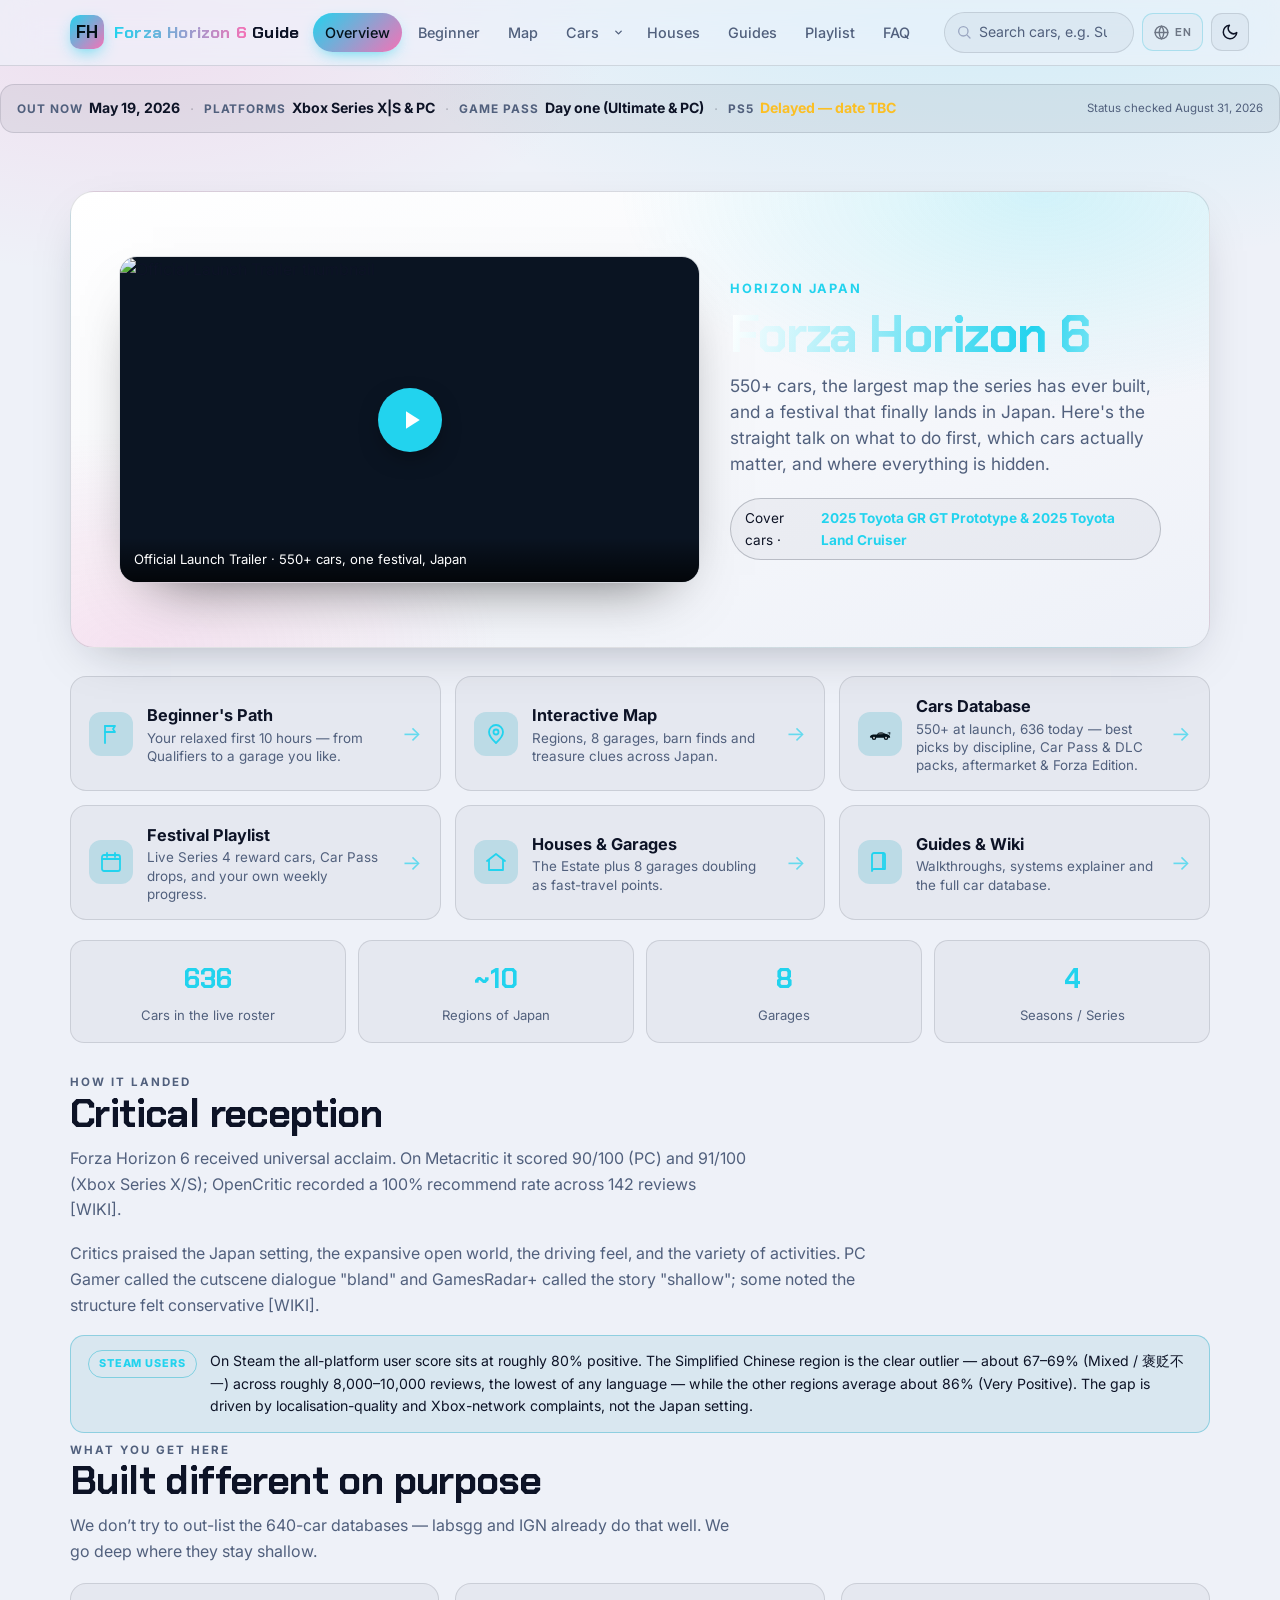
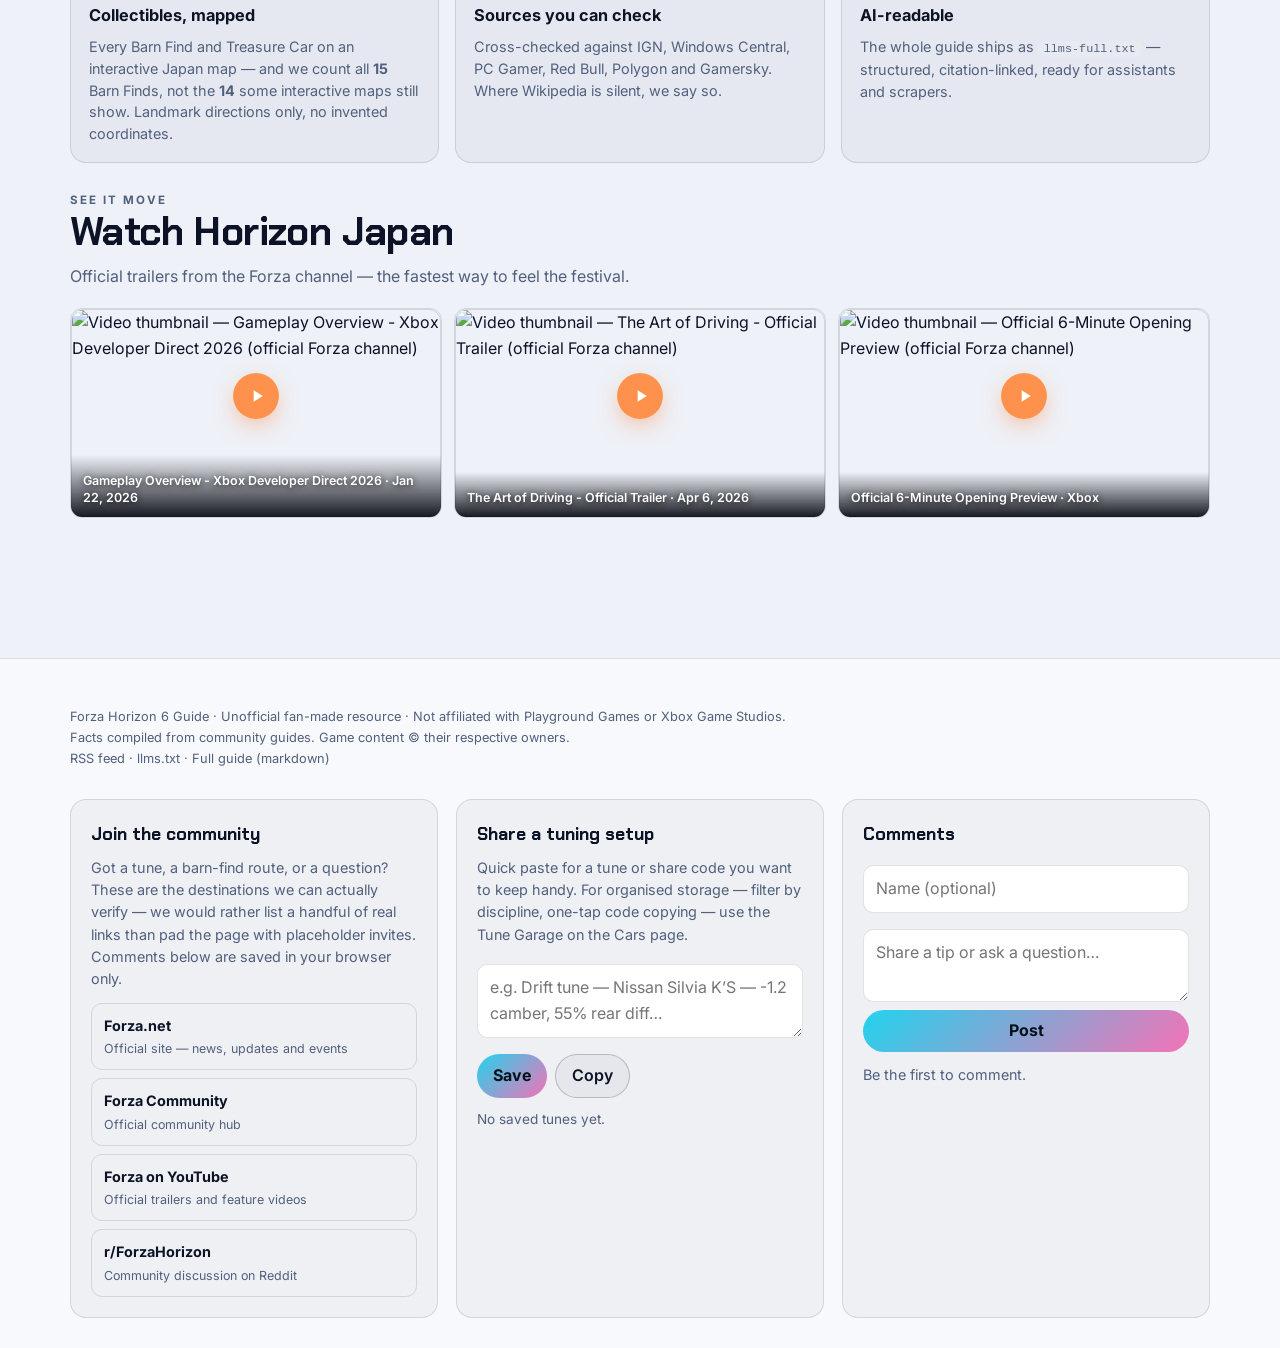
==== commit 56c3b686: "Competitive differentiator: track all 15 barn finds (not 14) — homepage + map + barn page" ====
--- a/index.html
+++ b/index.html
@@ -1083,7 +1083,7 @@
   <link href="https://fonts.googleapis.com/css2?family=Chakra+Petch:wght@400;600;700;800&family=Inter:wght@400;500;600;700;800&family=Saira+Condensed:wght@800;900&display=swap" rel="stylesheet" />
 
   <!-- Styles -->
-  <link rel="stylesheet" href="assets/css/style.css?v=27" />
+  <link rel="stylesheet" href="assets/css/style.css?v=28" />
 
   <!-- Prevent theme flash -->
   <script>
@@ -1165,7 +1165,7 @@
   </div>
 
   <main id="app" data-ssg-page="home">
-<section class="hero hero--video"><div class="hero-vid vid-card" data-yt="oYhaW-Vr4wg" role="button" tabindex="0" aria-label="Play Official Launch Trailer" data-reveal="" style="transition-delay: 0ms;"><img class="vid-thumb" loading="lazy" src="https://i.ytimg.com/vi/oYhaW-Vr4wg/maxresdefault.jpg" alt="Official Launch Trailer thumbnail"><span class="vid-play" aria-hidden="true"><svg viewBox="0 0 24 24" fill="currentColor"><path d="M8 5v14l11-7z"></path></svg></span><span class="hero-vid-cap">Official Launch Trailer · 550+ cars, one festival, Japan</span></div><div class="hero-copy"><p class="eyebrow">Horizon Japan</p><h1>Forza Horizon 6</h1><p class="hero-sub">550+ cars, the largest map the series has ever built, and a festival that finally lands in Japan. Here's the straight talk on what to do first, which cars actually matter, and where everything is hidden.</p><span class="cover-pill">Cover cars · <b>2025 Toyota GR GT Prototype &amp; 2025 Toyota Land Cruiser</b></span></div></section><div class="route-grid"><a class="route-card" href="/beginner/"><span class="route-ico" aria-hidden="true"><svg viewBox="0 0 24 24" fill="none" stroke="currentColor" stroke-width="1.8" stroke-linecap="round" stroke-linejoin="round"><path d="M6 21V4"></path><path d="M6 4h10l-2 3 2 3H6"></path></svg></span><span class="route-body"><span class="route-t">Beginner's Path</span><span class="route-s">Your relaxed first 10 hours — from Qualifiers to a garage you like.</span></span><span class="route-go" aria-hidden="true">→</span></a><a class="route-card" href="/map/"><span class="route-ico" aria-hidden="true"><svg viewBox="0 0 24 24" fill="none" stroke="currentColor" stroke-width="1.8" stroke-linecap="round" stroke-linejoin="round"><path d="M12 21s-7-6.3-7-11a7 7 0 0 1 14 0c0 4.7-7 11-7 11z"></path><circle cx="12" cy="10" r="2.5"></circle></svg></span><span class="route-body"><span class="route-t">Interactive Map</span><span class="route-s">Regions, 8 garages, barn finds and treasure clues across Japan.</span></span><span class="route-go" aria-hidden="true">→</span></a><a class="route-card" href="/cars/"><span class="route-ico" aria-hidden="true"><svg viewBox="0 0 64 34" width="40" height="23" fill="#04121a" xmlns="http://www.w3.org/2000/svg" role="img" aria-label="car icon"><circle cx="16" cy="27" r="6" fill="#04121a"></circle><circle cx="48" cy="27" r="6" fill="#04121a"></circle><path d="M5 25 C6 19 11 18 19 18 L24 18 C27 12 33 11 39 13 L46 16 C54 17 59 20 59 25 L59 26 C59 27 58 27 57 27 L8 27 C6 27 5 26 5 25 Z"></path><circle cx="16" cy="27" r="2.5" fill="rgba(255,255,255,.82)"></circle><circle cx="48" cy="27" r="2.5" fill="rgba(255,255,255,.82)"></circle><path d="M26 18 C29 13 34 12 38 14 L44 16 C41 17 37 18 32 18 Z" fill="rgba(255,255,255,.28)"></path><rect x="52" y="13" width="8" height="2" rx="1"></rect><rect x="57" y="13" width="2" height="6"></rect></svg></span><span class="route-body"><span class="route-t">Cars Database</span><span class="route-s">550+ at launch, 636 today — best picks by discipline, Car Pass &amp; DLC packs, aftermarket &amp; Forza Edition.</span></span><span class="route-go" aria-hidden="true">→</span></a><a class="route-card" href="/playlist/"><span class="route-ico" aria-hidden="true"><svg viewBox="0 0 24 24" fill="none" stroke="currentColor" stroke-width="1.8" stroke-linecap="round" stroke-linejoin="round"><rect x="3" y="5" width="18" height="16" rx="2"></rect><path d="M3 9h18M8 3v4M16 3v4"></path></svg></span><span class="route-body"><span class="route-t">Festival Playlist</span><span class="route-s">Live Series 4 reward cars, Car Pass drops, and your own weekly progress.</span></span><span class="route-go" aria-hidden="true">→</span></a><a class="route-card" href="/houses/"><span class="route-ico" aria-hidden="true"><svg viewBox="0 0 24 24" fill="none" stroke="currentColor" stroke-width="1.8" stroke-linecap="round" stroke-linejoin="round"><path d="M3 11l9-7 9 7"></path><path d="M5 10v10h14V10"></path></svg></span><span class="route-body"><span class="route-t">Houses &amp; Garages</span><span class="route-s">The Estate plus 8 garages doubling as fast-travel points.</span></span><span class="route-go" aria-hidden="true">→</span></a><a class="route-card" href="/guides/"><span class="route-ico" aria-hidden="true"><svg viewBox="0 0 24 24" fill="none" stroke="currentColor" stroke-width="1.8" stroke-linecap="round" stroke-linejoin="round"><path d="M4 5a2 2 0 0 1 2-2h9a2 2 0 0 1 2 2v14H6a2 2 0 0 0-2 2z"></path><path d="M15 3v16"></path></svg></span><span class="route-body"><span class="route-t">Guides &amp; Wiki</span><span class="route-s">Walkthroughs, systems explainer and the full car database.</span></span><span class="route-go" aria-hidden="true">→</span></a></div><div class="stat-strip"><div class="stat"><span class="stat-n">636</span><span class="stat-l">Cars in the live roster</span></div><div class="stat"><span class="stat-n">~10</span><span class="stat-l">Regions of Japan</span></div><div class="stat"><span class="stat-n">8</span><span class="stat-l">Garages</span></div><div class="stat"><span class="stat-n">4</span><span class="stat-l">Seasons / Series</span></div></div><section class="section home-reception"><div class="section-head"><p class="eyebrow">How it landed</p><h2>Critical reception</h2><p>Forza Horizon 6 received universal acclaim. On Metacritic it scored 90/100 (PC) and 91/100 (Xbox Series X/S); OpenCritic recorded a 100% recommend rate across 142 reviews [WIKI].</p></div><p class="recept-note">Critics praised the Japan setting, the expansive open world, the driving feel, and the variety of activities. PC Gamer called the cutscene dialogue "bland" and GamesRadar+ called the story "shallow"; some noted the structure felt conservative [WIKI].</p><div class="steam-snap"><span class="steam-tag">Steam users</span><p>On Steam the all-platform user score sits at roughly 80% positive. The Simplified Chinese region is the clear outlier — about 67–69% (Mixed / 褒贬不一) across roughly 8,000–10,000 reviews, the lowest of any language — while the other regions average about 86% (Very Positive). The gap is driven by localisation-quality and Xbox-network complaints, not the Japan setting.</p></div></section><section class="section home-approach"><div class="section-head"><p class="eyebrow">What you get here</p><h2>Built different on purpose</h2><p>We don’t try to out-list the 640-car databases — labsgg and IGN already do that well. We go deep where they stay shallow.</p></div><div class="approach-grid"><div class="approach-card"><h3>Collectibles, mapped</h3><p>Every Barn Find and Treasure Car on an interactive Japan map, with the landmark direction each one needs — no invented coordinates.</p></div><div class="approach-card"><h3>Sources you can check</h3><p>Cross-checked against IGN, Windows Central, PC Gamer, Red Bull, Polygon and Gamersky. Where Wikipedia is silent, we say so.</p></div><div class="approach-card"><h3>AI-readable</h3><p>The whole guide ships as <code>llms-full.txt</code> — structured, citation-linked, ready for assistants and scrapers.</p></div></div></section><section class="section home-media"><div class="section-head"><p class="eyebrow">See it move</p><h2>Watch Horizon Japan</h2><p>Official trailers from the Forza channel — the fastest way to feel the festival.</p></div><div class="feat-strip"><div class="vid-card feat-strip-card" data-yt="dj2PkwfrRP0" role="button" tabindex="0" aria-label="Play Gameplay Overview - Xbox Developer Direct 2026" data-reveal="" style="transition-delay: 0ms;"><img class="feat-strip-img" loading="lazy" src="https://i.ytimg.com/vi/dj2PkwfrRP0/hqdefault.jpg" alt="Video thumbnail — Gameplay Overview - Xbox Developer Direct 2026 (official Forza channel)"><span class="vid-play" aria-hidden="true"><svg viewBox="0 0 24 24" fill="currentColor"><path d="M8 5v14l11-7z"></path></svg></span><span class="feat-strip-cap">Gameplay Overview - Xbox Developer Direct 2026 · Jan 22, 2026</span></div><div class="vid-card feat-strip-card" data-yt="HyjVC7fKLVg" role="button" tabindex="0" aria-label="Play The Art of Driving - Official Trailer" data-reveal="" style="transition-delay: 45ms;"><img class="feat-strip-img" loading="lazy" src="https://i.ytimg.com/vi/HyjVC7fKLVg/hqdefault.jpg" alt="Video thumbnail — The Art of Driving - Official Trailer (official Forza channel)"><span class="vid-play" aria-hidden="true"><svg viewBox="0 0 24 24" fill="currentColor"><path d="M8 5v14l11-7z"></path></svg></span><span class="feat-strip-cap">The Art of Driving - Official Trailer · Apr 6, 2026</span></div><div class="vid-card feat-strip-card" data-yt="H1qlPZMfmiU" role="button" tabindex="0" aria-label="Play Official 6-Minute Opening Preview" data-reveal="" style="transition-delay: 90ms;"><img class="feat-strip-img" loading="lazy" src="https://i.ytimg.com/vi/H1qlPZMfmiU/hqdefault.jpg" alt="Video thumbnail — Official 6-Minute Opening Preview (official Forza channel)"><span class="vid-play" aria-hidden="true"><svg viewBox="0 0 24 24" fill="currentColor"><path d="M8 5v14l11-7z"></path></svg></span><span class="feat-strip-cap">Official 6-Minute Opening Preview · Xbox</span></div></div></section>
+<section class="hero hero--video"><div class="hero-vid vid-card" data-yt="oYhaW-Vr4wg" role="button" tabindex="0" aria-label="Play Official Launch Trailer" data-reveal="" style="transition-delay: 0ms;"><img class="vid-thumb" loading="lazy" src="https://i.ytimg.com/vi/oYhaW-Vr4wg/maxresdefault.jpg" alt="Official Launch Trailer thumbnail"><span class="vid-play" aria-hidden="true"><svg viewBox="0 0 24 24" fill="currentColor"><path d="M8 5v14l11-7z"></path></svg></span><span class="hero-vid-cap">Official Launch Trailer · 550+ cars, one festival, Japan</span></div><div class="hero-copy"><p class="eyebrow">Horizon Japan</p><h1>Forza Horizon 6</h1><p class="hero-sub">550+ cars, the largest map the series has ever built, and a festival that finally lands in Japan. Here's the straight talk on what to do first, which cars actually matter, and where everything is hidden.</p><span class="cover-pill">Cover cars · <b>2025 Toyota GR GT Prototype &amp; 2025 Toyota Land Cruiser</b></span></div></section><div class="route-grid"><a class="route-card" href="/beginner/"><span class="route-ico" aria-hidden="true"><svg viewBox="0 0 24 24" fill="none" stroke="currentColor" stroke-width="1.8" stroke-linecap="round" stroke-linejoin="round"><path d="M6 21V4"></path><path d="M6 4h10l-2 3 2 3H6"></path></svg></span><span class="route-body"><span class="route-t">Beginner's Path</span><span class="route-s">Your relaxed first 10 hours — from Qualifiers to a garage you like.</span></span><span class="route-go" aria-hidden="true">→</span></a><a class="route-card" href="/map/"><span class="route-ico" aria-hidden="true"><svg viewBox="0 0 24 24" fill="none" stroke="currentColor" stroke-width="1.8" stroke-linecap="round" stroke-linejoin="round"><path d="M12 21s-7-6.3-7-11a7 7 0 0 1 14 0c0 4.7-7 11-7 11z"></path><circle cx="12" cy="10" r="2.5"></circle></svg></span><span class="route-body"><span class="route-t">Interactive Map</span><span class="route-s">Regions, 8 garages, barn finds and treasure clues across Japan.</span></span><span class="route-go" aria-hidden="true">→</span></a><a class="route-card" href="/cars/"><span class="route-ico" aria-hidden="true"><svg viewBox="0 0 64 34" width="40" height="23" fill="#04121a" xmlns="http://www.w3.org/2000/svg" role="img" aria-label="car icon"><circle cx="16" cy="27" r="6" fill="#04121a"></circle><circle cx="48" cy="27" r="6" fill="#04121a"></circle><path d="M5 25 C6 19 11 18 19 18 L24 18 C27 12 33 11 39 13 L46 16 C54 17 59 20 59 25 L59 26 C59 27 58 27 57 27 L8 27 C6 27 5 26 5 25 Z"></path><circle cx="16" cy="27" r="2.5" fill="rgba(255,255,255,.82)"></circle><circle cx="48" cy="27" r="2.5" fill="rgba(255,255,255,.82)"></circle><path d="M26 18 C29 13 34 12 38 14 L44 16 C41 17 37 18 32 18 Z" fill="rgba(255,255,255,.28)"></path><rect x="52" y="13" width="8" height="2" rx="1"></rect><rect x="57" y="13" width="2" height="6"></rect></svg></span><span class="route-body"><span class="route-t">Cars Database</span><span class="route-s">550+ at launch, 636 today — best picks by discipline, Car Pass &amp; DLC packs, aftermarket &amp; Forza Edition.</span></span><span class="route-go" aria-hidden="true">→</span></a><a class="route-card" href="/playlist/"><span class="route-ico" aria-hidden="true"><svg viewBox="0 0 24 24" fill="none" stroke="currentColor" stroke-width="1.8" stroke-linecap="round" stroke-linejoin="round"><rect x="3" y="5" width="18" height="16" rx="2"></rect><path d="M3 9h18M8 3v4M16 3v4"></path></svg></span><span class="route-body"><span class="route-t">Festival Playlist</span><span class="route-s">Live Series 4 reward cars, Car Pass drops, and your own weekly progress.</span></span><span class="route-go" aria-hidden="true">→</span></a><a class="route-card" href="/houses/"><span class="route-ico" aria-hidden="true"><svg viewBox="0 0 24 24" fill="none" stroke="currentColor" stroke-width="1.8" stroke-linecap="round" stroke-linejoin="round"><path d="M3 11l9-7 9 7"></path><path d="M5 10v10h14V10"></path></svg></span><span class="route-body"><span class="route-t">Houses &amp; Garages</span><span class="route-s">The Estate plus 8 garages doubling as fast-travel points.</span></span><span class="route-go" aria-hidden="true">→</span></a><a class="route-card" href="/guides/"><span class="route-ico" aria-hidden="true"><svg viewBox="0 0 24 24" fill="none" stroke="currentColor" stroke-width="1.8" stroke-linecap="round" stroke-linejoin="round"><path d="M4 5a2 2 0 0 1 2-2h9a2 2 0 0 1 2 2v14H6a2 2 0 0 0-2 2z"></path><path d="M15 3v16"></path></svg></span><span class="route-body"><span class="route-t">Guides &amp; Wiki</span><span class="route-s">Walkthroughs, systems explainer and the full car database.</span></span><span class="route-go" aria-hidden="true">→</span></a></div><div class="stat-strip"><div class="stat"><span class="stat-n">636</span><span class="stat-l">Cars in the live roster</span></div><div class="stat"><span class="stat-n">~10</span><span class="stat-l">Regions of Japan</span></div><div class="stat"><span class="stat-n">8</span><span class="stat-l">Garages</span></div><div class="stat"><span class="stat-n">4</span><span class="stat-l">Seasons / Series</span></div></div><section class="section home-reception"><div class="section-head"><p class="eyebrow">How it landed</p><h2>Critical reception</h2><p>Forza Horizon 6 received universal acclaim. On Metacritic it scored 90/100 (PC) and 91/100 (Xbox Series X/S); OpenCritic recorded a 100% recommend rate across 142 reviews [WIKI].</p></div><p class="recept-note">Critics praised the Japan setting, the expansive open world, the driving feel, and the variety of activities. PC Gamer called the cutscene dialogue "bland" and GamesRadar+ called the story "shallow"; some noted the structure felt conservative [WIKI].</p><div class="steam-snap"><span class="steam-tag">Steam users</span><p>On Steam the all-platform user score sits at roughly 80% positive. The Simplified Chinese region is the clear outlier — about 67–69% (Mixed / 褒贬不一) across roughly 8,000–10,000 reviews, the lowest of any language — while the other regions average about 86% (Very Positive). The gap is driven by localisation-quality and Xbox-network complaints, not the Japan setting.</p></div></section><section class="section home-approach"><div class="section-head"><p class="eyebrow">What you get here</p><h2>Built different on purpose</h2><p>We don’t try to out-list the 640-car databases — labsgg and IGN already do that well. We go deep where they stay shallow.</p></div><div class="approach-grid"><div class="approach-card"><h3>Collectibles, mapped</h3><p>Every Barn Find and Treasure Car on an interactive Japan map — and we count all <b>15</b> Barn Finds, not the <b>14</b> some interactive maps still show. Landmark directions only, no invented coordinates.</p></div><div class="approach-card"><h3>Sources you can check</h3><p>Cross-checked against IGN, Windows Central, PC Gamer, Red Bull, Polygon and Gamersky. Where Wikipedia is silent, we say so.</p></div><div class="approach-card"><h3>AI-readable</h3><p>The whole guide ships as <code>llms-full.txt</code> — structured, citation-linked, ready for assistants and scrapers.</p></div></div></section><section class="section home-media"><div class="section-head"><p class="eyebrow">See it move</p><h2>Watch Horizon Japan</h2><p>Official trailers from the Forza channel — the fastest way to feel the festival.</p></div><div class="feat-strip"><div class="vid-card feat-strip-card" data-yt="dj2PkwfrRP0" role="button" tabindex="0" aria-label="Play Gameplay Overview - Xbox Developer Direct 2026" data-reveal="" style="transition-delay: 0ms;"><img class="feat-strip-img" loading="lazy" src="https://i.ytimg.com/vi/dj2PkwfrRP0/hqdefault.jpg" alt="Video thumbnail — Gameplay Overview - Xbox Developer Direct 2026 (official Forza channel)"><span class="vid-play" aria-hidden="true"><svg viewBox="0 0 24 24" fill="currentColor"><path d="M8 5v14l11-7z"></path></svg></span><span class="feat-strip-cap">Gameplay Overview - Xbox Developer Direct 2026 · Jan 22, 2026</span></div><div class="vid-card feat-strip-card" data-yt="HyjVC7fKLVg" role="button" tabindex="0" aria-label="Play The Art of Driving - Official Trailer" data-reveal="" style="transition-delay: 45ms;"><img class="feat-strip-img" loading="lazy" src="https://i.ytimg.com/vi/HyjVC7fKLVg/hqdefault.jpg" alt="Video thumbnail — The Art of Driving - Official Trailer (official Forza channel)"><span class="vid-play" aria-hidden="true"><svg viewBox="0 0 24 24" fill="currentColor"><path d="M8 5v14l11-7z"></path></svg></span><span class="feat-strip-cap">The Art of Driving - Official Trailer · Apr 6, 2026</span></div><div class="vid-card feat-strip-card" data-yt="H1qlPZMfmiU" role="button" tabindex="0" aria-label="Play Official 6-Minute Opening Preview" data-reveal="" style="transition-delay: 90ms;"><img class="feat-strip-img" loading="lazy" src="https://i.ytimg.com/vi/H1qlPZMfmiU/hqdefault.jpg" alt="Video thumbnail — Official 6-Minute Opening Preview (official Forza channel)"><span class="vid-play" aria-hidden="true"><svg viewBox="0 0 24 24" fill="currentColor"><path d="M8 5v14l11-7z"></path></svg></span><span class="feat-strip-cap">Official 6-Minute Opening Preview · Xbox</span></div></div></section>
   </main>
   <footer class="site-footer">
     <div class="footer-wrap">
@@ -1269,10 +1269,10 @@
     </div>
   </noscript>
 
-  <script src="assets/js/data.js?v=21"></script>
+  <script src="assets/js/data.js?v=22"></script>
   <script src="assets/js/cars_confirmed.js?v=1"></script>
   <script src="assets/js/gamersky.js?v=6"></script>
-  <script src="assets/js/main.js?v=34"></script>
+  <script src="assets/js/main.js?v=35"></script>
   <script>
     // Load Google's Website Translator (defines googleTranslateElementInit, which main.js sets).
     (function () {
--- a/assets/css/style.css
+++ b/assets/css/style.css
@@ -1 +1 @@
-:root{--bg:#080b16;--bg-2:#0e1322;--bg-grad:radial-gradient(1200px 600px at 80% -10%, rgba(34,211,238,0.10), transparent 60%),radial-gradient(900px 500px at 10% 0%, rgba(244,114,182,0.10), transparent 55%);--surface:rgba(255,255,255,0.045);--surface-2:rgba(255,255,255,0.07);--border:rgba(255,255,255,0.10);--border-strong:rgba(255,255,255,0.18);--text:#e9edf7;--text-dim:#9aa6c2;--accent:#22d3ee;--accent-2:#f472b6;--accent-3:#a78bfa;--ok:#34d399;--warn:#fbbf24;--radius:16px;--radius-sm:10px;--maxw:1180px;--shadow:0 18px 50px -20px rgba(0,0,0,0.7);--ease:cubic-bezier(0.16, 1, 0.3, 1);--font:"Inter",system-ui,-apple-system,"Segoe UI",Roboto,Helvetica,Arial,sans-serif;--display:"Chakra Petch","Inter",system-ui,sans-serif;--display-heavy:"Saira Condensed","Chakra Petch",system-ui,sans-serif;--fs-eyebrow:.72rem;--fs-caption:.78rem;--fs-body:1rem;--fs-sub:1.06rem;--fs-h3:clamp(1.15rem, 1rem + 1.1vw, 1.42rem);--fs-h2:clamp(1.6rem, 1.05rem + 2.6vw, 2.45rem);--fs-display:clamp(2.9rem, 1.4rem + 7.4vw, 6rem);--lh-display:.92;--lh-head:1.12;--lh-body:1.62;--accent-warm:#ff8a3d}[data-theme=light]{--bg:#eef1f8;--bg-2:#ffffff;--bg-grad:radial-gradient(1200px 600px at 80% -10%, rgba(34,211,238,0.18), transparent 60%),radial-gradient(900px 500px at 10% 0%, rgba(244,114,182,0.16), transparent 55%);--surface:rgba(13,19,38,0.035);--surface-2:rgba(13,19,38,0.06);--border:rgba(13,19,38,0.12);--border-strong:rgba(13,19,38,0.22);--text:#0d1326;--text-dim:#51607d;--shadow:0 18px 50px -24px rgba(13,19,38,0.35)}*{box-sizing:border-box}html{scroll-behavior:smooth}body{margin:0;font-family:var(--font);color:var(--text);background:var(--bg);background-image:var(--bg-grad);background-attachment:fixed;line-height:var(--lh-body);-webkit-font-smoothing:antialiased;transition:background-color .4s var(--ease),color .3s var(--ease)}a{color:inherit;text-decoration:none}img{max-width:100%;display:block}.site-header{position:sticky;top:0;z-index:50;backdrop-filter:blur(18px) saturate(160%);-webkit-backdrop-filter:blur(18px) saturate(160%);background:color-mix(in srgb,var(--bg) 72%,transparent);border-bottom:1px solid var(--border)}.nav-wrap{max-width:var(--maxw);margin:0 auto;display:flex;align-items:center;gap:14px;padding:12px 20px}.brand{display:flex;align-items:center;gap:10px;font-family:var(--display);font-weight:700;font-size:1.05rem;letter-spacing:.2px;white-space:nowrap}.brand .logo{width:34px;height:34px;border-radius:10px;display:grid;place-items:center;font-size:1.1rem;background:linear-gradient(135deg,var(--accent),var(--accent-2));color:#04121a;box-shadow:0 6px 18px -6px var(--accent)}.brand b{background:linear-gradient(90deg,var(--accent),var(--accent-2));-webkit-background-clip:text;background-clip:text;color:transparent}.nav{display:flex;align-items:center;gap:4px;margin-left:auto;overflow-x:auto;scrollbar-width:none}.nav::-webkit-scrollbar{display:none}.nav a{padding:8px 12px;border-radius:999px;font-size:.9rem;font-weight:500;color:var(--text-dim);white-space:nowrap;transition:all .25s var(--ease)}.nav a:hover{color:var(--text);background:var(--surface)}.nav a.active{color:#04121a;background:linear-gradient(135deg,var(--accent),var(--accent-2));box-shadow:0 6px 18px -8px var(--accent)}.nav-actions{display:flex;align-items:center;gap:8px;margin-left:8px}.icon-btn{width:38px;height:38px;border-radius:11px;border:1px solid var(--border);background:var(--surface);color:var(--text);cursor:pointer;font-size:1rem;display:grid;place-items:center;transition:all .25s var(--ease)}.icon-btn:hover{border-color:var(--border-strong);transform:translateY(-1px)}.menu-btn{display:none}main{max-width:var(--maxw);margin:0 auto;padding:28px 20px 80px}.section{margin-top:46px;animation:fadeUp .5s var(--ease) both}@keyframes fadeUp{from{opacity:0;transform:translateY(14px)}to{opacity:1;transform:none}}.section-head{margin-bottom:18px}.eyebrow{text-transform:uppercase;letter-spacing:2px;font-size:.72rem;font-weight:700;color:var(--accent);margin:0 0 6px}.section-head h2{font-family:var(--display);font-weight:700;font-size:var(--fs-h2);margin:0 0 10px;line-height:var(--lh-head);letter-spacing:-.6px}.section-head p{color:var(--text-dim);margin:0}.lead{color:var(--text-dim);margin:6px 0 0}.hero{position:relative;overflow:hidden;border:1px solid var(--border);border-radius:24px;padding:clamp(40px,5vw,74px) clamp(22px,4vw,48px);margin-top:26px;background:radial-gradient(700px 360px at 85% 0,rgba(34,211,238,.18),transparent 60%),radial-gradient(620px 360px at 5% 100%,rgba(244,114,182,.16),transparent 60%),linear-gradient(160deg,var(--bg-2),var(--bg));box-shadow:var(--shadow)}.hero::after{content:"";position:absolute;inset:0;background-image:linear-gradient(transparent 0 39px,rgba(255,255,255,.04) 40px),linear-gradient(90deg,transparent 0 39px,rgba(255,255,255,.04) 40px);background-size:40px 40px;opacity:.5;pointer-events:none;mask-image:radial-gradient(circle at 50% 30%,#000,transparent 75%)}.hero>*{position:relative;z-index:1}.hero .eyebrow{color:var(--accent-2)}.hero h1{font-family:var(--display-heavy);font-weight:900;font-size:var(--fs-display);line-height:var(--lh-display);letter-spacing:-1.5px;margin:10px 0 16px;background:linear-gradient(100deg,#fff 0,var(--accent) 32%,#fff 50%,var(--accent-2) 68%,#fff 100%);background-size:220% 100%;-webkit-background-clip:text;background-clip:text;color:transparent;animation:heroShimmer 7s linear infinite,heroIn .8s var(--ease) both .14s}@keyframes heroShimmer{0%{background-position:120% 0}100%{background-position:-120% 0}}.hero p{font-size:1.08rem;color:var(--text-dim);max-width:60ch;margin:0 0 22px;animation:heroIn .7s var(--ease) both .24s}.hero .cover-pill{display:inline-flex;align-items:center;gap:8px;padding:8px 14px;border-radius:999px;border:1px solid var(--border-strong);background:var(--surface);font-size:.85rem;color:var(--text)}.hero .cover-pill b{color:var(--accent)}.hero--art{background-image:linear-gradient(115deg,rgba(8,6,20,.84) 0,rgba(8,6,20,.42) 46%,rgba(8,6,20,0) 80%),url('../img/hero.svg');background-size:cover,cover;background-position:50% 32%,center;background-repeat:no-repeat;min-height:440px;display:flex;flex-direction:column;justify-content:flex-end}.hero--art::after{opacity:.22;background-image:linear-gradient(transparent 0 39px,rgba(255,255,255,.05) 40px),linear-gradient(90deg,transparent 0 39px,rgba(255,255,255,.05) 40px),url("data:image/svg+xml,%3Csvg xmlns='http://www.w3.org/2000/svg' width='140' height='140'%3E%3Cfilter id='n'%3E%3CfeTurbulence type='fractalNoise' baseFrequency='0.85' numOctaves='2' stitchTiles='stitch'/%3E%3C/filter%3E%3Crect width='100%25' height='100%25' filter='url(%23n)' opacity='0.55'/%3E%3C/svg%3E");background-size:40px 40px,40px 40px,140px 140px}.hero--art .cover-pill,.hero--art .eyebrow,.hero--art h1,.hero--art p{position:relative;z-index:2}.hero--art p{color:rgba(255,255,255,.88)}.hero--art::before{content:"";position:absolute;z-index:0;width:62%;height:170%;top:-35%;right:-12%;background:radial-gradient(closest-side,color-mix(in srgb,var(--accent-warm) 40%,transparent),transparent 70%);filter:blur(22px);opacity:.55;pointer-events:none;animation:9s ease-in-out infinite alternate heroGlow}@keyframes heroGlow{from{transform:translateX(0) scale(1)}to{transform:translateX(-14%) scale(1.14)}}.facts{display:grid;grid-template-columns:repeat(4,1fr);gap:12px;margin-top:22px}.fact{border:1px solid var(--border);border-radius:var(--radius-sm);background:var(--surface);padding:14px 16px}.fact .k{font-size:.72rem;text-transform:uppercase;letter-spacing:1px;color:var(--text-dim)}.fact .v{font-family:var(--display);font-size:1.25rem;margin-top:2px}.grid{display:grid;gap:16px}.grid.cols-2{grid-template-columns:repeat(2,1fr)}.grid.cols-3{grid-template-columns:repeat(3,1fr)}.card{border:1px solid var(--border);border-radius:var(--radius);background:var(--surface);padding:18px;transition:transform .3s var(--ease),border-color .3s var(--ease),background .3s var(--ease)}.card:hover{transform:translateY(-4px);border-color:var(--border-strong);background:var(--surface-2)}.card h3{font-family:var(--display);margin:0 0 6px;font-size:1.1rem}.card p{margin:0;color:var(--text-dim);font-size:.92rem}.card .ico{font-family:var(--display);font-size:.82rem;font-weight:700;letter-spacing:.12em;color:var(--accent);margin-bottom:10px;display:block}.car-group>h3{font-family:var(--display)}.car-group>.note{color:var(--text-dim);font-size:.85rem;margin:0 0 14px}.car-grid{display:grid;grid-template-columns:repeat(auto-fill,minmax(240px,1fr));gap:14px}.car-card{display:flex;gap:12px;align-items:center;border:1px solid var(--border);border-radius:var(--radius);background:var(--surface);padding:14px;transition:all .3s var(--ease)}.car-card:hover{transform:translateY(-3px);border-color:var(--border-strong);background:var(--surface-2)}.car-thumb{flex:0 0 auto;width:64px;height:64px;border-radius:13px;object-fit:cover;display:block;padding:0;color:#04121a;background:linear-gradient(135deg,var(--accent),var(--accent-2))}.car-meta{min-width:0}.car-meta .yr{font-size:.72rem;color:var(--text-dim)}.car-meta .nm{font-weight:600;font-size:.96rem;line-height:1.2}.car-meta .mk{font-size:.8rem;color:var(--text-dim)}.tag{display:inline-block;margin-top:5px;font-size:.68rem;font-weight:700;padding:2px 8px;border-radius:999px;letter-spacing:.4px;color:var(--accent);background:color-mix(in srgb,var(--accent) 14%,transparent);border:1px solid color-mix(in srgb,var(--accent) 35%,transparent)}.car-note{color:var(--text-dim)}.src-chip{display:inline-block;margin-top:5px;font-size:.6rem;font-weight:700;letter-spacing:.5px;padding:1px 6px;border-radius:999px;text-transform:uppercase;color:var(--text-dim);background:color-mix(in srgb,var(--text-dim) 14%,transparent);border:1px solid color-mix(in srgb,var(--text-dim) 30%,transparent)}.src-chip.src-gb,.src-chip.src-wc{color:#6ee7b7;border-color:color-mix(in srgb,#34d399 35%,transparent)}.src-chip.src-forza{color:#fcd34d;border-color:color-mix(in srgb,#fbbf24 35%,transparent)}.best-cat{margin-top:26px}.best-cat>h3{font-family:var(--display);font-size:1.2rem;margin:0 0 12px;display:flex;align-items:center;gap:10px}.best-cat>h3::before{content:"";background:linear-gradient(var(--accent),var(--accent-2))}.pick{border:1px solid var(--border);border-radius:var(--radius);background:var(--surface);padding:14px 16px}.pick .pc{font-family:var(--display)}.pick .pw{color:var(--text-dim);font-size:.88rem;margin-top:3px}.best-faq{margin-top:38px;border-top:1px solid var(--border);padding-top:26px}.best-faq>h3{font-family:var(--display);font-size:1.15rem;margin:0 0 16px;display:flex;align-items:center;gap:10px}.best-faq>h3::before{content:"";background:linear-gradient(var(--accent),var(--accent-2))}.faq-item{padding:14px 16px;border:1px solid var(--border);border-radius:var(--radius);background:var(--surface);margin-bottom:12px}.faq-item h4{margin:0 0 6px;font-size:1rem;color:var(--text)}.faq-item p{margin:0;color:var(--text-dim);font-size:.9rem;line-height:1.55}.region-grid{display:grid;grid-template-columns:repeat(auto-fill,minmax(280px,1fr));gap:14px}.region-card{border:1px solid var(--border);border-radius:var(--radius);background:var(--surface);padding:18px;cursor:pointer;transition:all .3s var(--ease);text-align:left;width:100%;color:var(--text)}.region-card.open,.region-card:hover{border-color:var(--border-strong);background:var(--surface-2);transform:translateY(-3px)}.region-card h3{font-family:var(--display);margin:0 0 6px;display:flex;align-items:center;gap:8px}.region-card .blurb{color:var(--text-dim);font-size:.9rem;margin:0}.rtag{font-size:.6rem;font-weight:700;letter-spacing:.06em;text-transform:uppercase;padding:2px 8px;border-radius:999px;border:1px solid var(--border-strong);color:var(--text-dim);vertical-align:middle}.rtag.ok{color:var(--accent);border-color:color-mix(in srgb,var(--accent) 50%,transparent)}.region-card .feats{margin:12px 0 0;padding:0;list-style:none;display:none}.region-card.open .feats{display:block;animation:fadeUp .35s var(--ease) both}.region-card .feats li{font-size:.85rem;color:var(--text-dim);padding:5px 0 5px 18px;position:relative}.region-card .feats li::before{content:"▹";position:absolute;left:0;color:var(--accent)}.legend{display:flex;flex-wrap:wrap;gap:10px 22px;margin-top:22px;padding-top:18px;border-top:1px solid var(--border)}.legend div{display:flex;align-items:center;gap:8px;font-size:.85rem;color:var(--text-dim)}.map-wrap{margin:18px 0 6px}.map-wrap img{width:100%;height:auto;display:block;border-radius:var(--radius);border:1px solid var(--border);box-shadow:0 14px 44px -20px rgba(0,0,0,.75)}.steps{display:grid;gap:12px}.step{display:flex;gap:16px;align-items:flex-start;border:1px solid var(--border);border-radius:var(--radius);background:var(--surface);padding:16px 18px;transition:all .3s var(--ease)}.step:hover{border-color:var(--border-strong);background:var(--surface-2)}.step .num{flex:0 0 auto;width:38px;height:38px;border-radius:11px;display:grid;place-items:center;font-family:var(--display);font-weight:800;color:#04121a;background:linear-gradient(135deg,var(--accent),var(--accent-2))}.step h4{margin:4px 0;font-family:var(--display);font-size:1.02rem}.step p{margin:0;color:var(--text-dim);font-size:.92rem}.settings-box{margin-top:18px;border:1px dashed var(--border-strong);border-radius:var(--radius);background:var(--surface);padding:16px 18px}.settings-box h4{margin:0 0 10px;font-family:var(--display)}.settings-box ul{margin:0;padding-left:18px;color:var(--text-dim);font-size:.9rem}.settings-box li{margin:4px 0}.house-grid{display:grid;grid-template-columns:repeat(auto-fill,minmax(300px,1fr));gap:14px}.house-img{display:block;width:100%;height:auto;margin:-18px -18px 14px}.house-card:hover{transform:translateY(-3px);border-color:var(--border-strong);background:var(--surface-2)}.house-card h3{font-family:var(--display);margin:0 0 6px}.house-card .price{color:var(--accent);font-weight:700;font-size:.85rem}.house-card .bonus{color:var(--ok);font-size:.82rem;margin:4px 0}.house-card p{color:var(--text-dim);font-size:.88rem;margin:6px 0 0}.house-card{border:1px solid var(--border);border-radius:var(--radius);background:var(--surface);padding:18px;transition:all .3s var(--ease);overflow:hidden;display:flex;flex-direction:column;gap:8px;position:relative}.house-card.featured{border-color:color-mix(in srgb,var(--accent) 55%,transparent);background:color-mix(in srgb,var(--accent) 8%,var(--surface))}.house-flag{position:absolute;top:12px;right:12px;font-size:.64rem;font-weight:700;letter-spacing:.6px;text-transform:uppercase;color:#fff;background:var(--accent);padding:3px 8px;border-radius:999px}.house-top{display:flex;align-items:baseline;justify-content:space-between;gap:10px}.house-top h3{font-family:var(--display);margin:0;font-size:1.05rem}.region-tag{flex:none;font-size:.68rem;font-weight:600;letter-spacing:.4px;text-transform:uppercase;color:var(--text-dim);border:1px solid var(--border);border-radius:999px;padding:2px 9px;background:var(--surface-2)}.house-meta{display:flex;flex-wrap:wrap;gap:6px}.hm{font-size:.74rem;font-weight:600;border-radius:999px;padding:3px 9px}.hm.price{color:var(--accent);background:color-mix(in srgb,var(--accent) 12%,transparent)}.hm.stamp{color:#fff}.st-yellow{background:#d9a400}.st-green{background:#3a9d4e}.st-blue{background:#2f7fd1}.st-orange{background:#d9722a}.st-purple{background:#8a5cd1}.st-gold{background:#c9a227}.st-default{background:var(--text-dim)}.perk{display:flex;flex-direction:column;gap:1px;padding:8px 10px;border-radius:var(--radius-sm);background:var(--surface-2);border:1px solid var(--border)}.perk-name{font-weight:700;color:var(--ok);font-size:.85rem}.perk-detail{font-size:.8rem;color:var(--text-dim)}.estate-box{margin-top:22px;border:1px solid var(--border-strong);border-radius:var(--radius);background:var(--surface);padding:18px}.estate-head{display:flex;align-items:baseline;justify-content:space-between;gap:12px;flex-wrap:wrap;margin-bottom:12px}.estate-head h3{font-family:var(--display);margin:0;font-size:1.1rem}.estate-sub{font-size:.72rem;color:var(--text-dim)}.estate-list{list-style:none;margin:0;padding:0;display:grid;grid-template-columns:repeat(auto-fill,minmax(220px,1fr));gap:8px 18px}.estate-list li{display:flex;gap:8px;font-size:.86rem}.estate-list .eb-t{font-weight:700;color:var(--text);flex:none;min-width:96px}.estate-list .eb-d{color:var(--text-dim)}.garages-box{margin-top:22px;border:1px solid var(--border);border-radius:var(--radius);background:color-mix(in srgb,var(--warn) 7%,var(--surface));padding:16px 18px}.garages-box h3{font-family:var(--display);margin:0 0 8px;font-size:1.05rem}.garages-box p{margin:0 0 6px;font-size:.9rem;color:var(--text)}.garages-box p.muted{color:var(--text-dim);font-size:.82rem;margin-bottom:0}.garage-grid{display:grid;grid-template-columns:repeat(auto-fill,minmax(108px,1fr));gap:10px;margin-top:14px}.garage-tile{display:flex;flex-direction:column;align-items:center;gap:6px;text-align:center;padding:12px 8px;border:1px solid var(--border);border-radius:var(--radius-sm);background:var(--surface-2)}.garage-ico{width:40px;height:40px}.gt-n{font-family:var(--display);font-weight:700;font-size:.9rem}.gt-s{font-size:.66rem;font-weight:700;letter-spacing:.04em;text-transform:uppercase;padding:2px 8px;border-radius:999px}.gt-tbc{color:var(--text-dim);border:1px solid var(--border-strong)}.gt-confirmed{color:#04121a;background:linear-gradient(135deg,var(--accent),var(--accent-2))}.order-box{margin-top:22px}.order-box h3{font-family:var(--display);margin:0 0 12px;font-size:1.1rem}.order-list{list-style:none;margin:0;padding:0;counter-reset:o;display:grid;gap:8px}.order-list li{display:flex;align-items:flex-start;gap:12px;padding:10px 14px;border:1px solid var(--border);border-radius:var(--radius-sm);background:var(--surface)}.ord-n{flex:none;width:26px;height:26px;border-radius:50%;display:grid;place-items:center;background:var(--accent);color:#fff;font-weight:700;font-size:.82rem}.ord-body{display:flex;flex-direction:column;gap:1px}.ord-name{font-weight:700;font-size:.92rem}.ord-why{font-size:.82rem;color:var(--text-dim)}.callout{margin-top:16px;border:1px solid color-mix(in srgb,var(--warn) 40%,transparent);background:color-mix(in srgb,var(--warn) 10%,transparent);border-radius:var(--radius);padding:14px 16px;font-size:.9rem;color:var(--text)}.callout b{color:var(--warn)}.site-footer{border-top:1px solid var(--border);margin-top:60px;background:color-mix(in srgb,var(--bg-2) 60%,transparent)}.footer-wrap{max-width:var(--maxw);margin:0 auto;padding:30px 20px}.footer-meta{margin-top:18px;color:var(--text-dim);font-size:.8rem}.cars-hub{margin-top:8px}.cars-subnav{position:sticky;top:64px;z-index:20;display:flex;gap:8px;overflow-x:auto;scrollbar-width:none;padding:10px 2px;margin-bottom:18px;background:color-mix(in srgb,var(--bg) 86%,transparent);backdrop-filter:blur(10px);border-bottom:1px solid var(--border)}.cars-subnav::-webkit-scrollbar{display:none}.cars-subnav button{flex:0 0 auto;padding:7px 14px;border-radius:999px;display:inline-flex;align-items:center;gap:7px;border:1px solid var(--border);background:var(--surface);color:var(--text-dim);font:inherit;font-size:.85rem;font-weight:500;cursor:pointer;white-space:nowrap;transition:all .25s var(--ease)}.cars-subnav button svg{width:17px;height:17px;flex:0 0 auto;transition:transform .25s var(--ease)}.cars-subnav button .lbl{line-height:1}.cars-subnav button:hover{color:var(--text);border-color:var(--border-strong)}.cars-subnav button:hover svg{transform:scale(1.12)}.cars-subnav button.active{color:#04121a;border-color:transparent;background:linear-gradient(135deg,var(--accent),var(--accent-2))}.car-sec{padding-top:26px;scroll-margin-top:120px}.car-sec+.car-sec{margin-top:10px;border-top:1px solid var(--border)}.cars-overview{margin:22px 0 6px}.co-head{font-family:var(--display);font-weight:700;font-size:.82rem;text-transform:uppercase;letter-spacing:1.5px;color:var(--accent);margin-bottom:12px}.grid.cols-4{grid-template-columns:repeat(4,1fr)}.way{border:1px solid var(--border);border-radius:var(--radius);background:var(--surface);padding:15px 16px;transition:all .3s var(--ease)}.way:hover{border-color:var(--border-strong);background:var(--surface-2);transform:translateY(-3px)}.way h4{font-family:var(--display);margin:0 0 5px;font-size:1rem}.way p{margin:0;color:var(--text-dim);font-size:.85rem}.map-extra{display:grid;grid-template-columns:1fr 1fr;gap:16px;margin-top:24px}.me-block{border:1px solid var(--border);border-radius:var(--radius);background:var(--surface);padding:18px}.me-block h3{font-family:var(--display);font-size:1.08rem;margin:0 0 12px;display:flex;align-items:center;gap:10px}.me-block h3::before{content:"";background:linear-gradient(var(--accent),var(--accent-2))}.me-list{margin:0;padding:0;list-style:none}.me-list li{font-size:.9rem;color:var(--text-dim);padding:7px 0;border-top:1px solid var(--border)}.me-list li:first-child{border-top:none}.me-list b{color:var(--text);font-weight:700}.glossary{margin-top:26px;border-top:1px solid var(--border);padding-top:22px}.credits-box>h3,.glossary>h3{font-family:var(--display);font-size:1.15rem;margin:0 0 16px;display:flex;align-items:center;gap:10px}.credits-box>h3::before,.glossary>h3::before{content:"";background:linear-gradient(var(--accent),var(--accent-2))}.glossary dl{display:grid;grid-template-columns:repeat(auto-fill,minmax(320px,1fr));gap:14px;margin:0}.gl{border:1px solid var(--border);border-radius:var(--radius);background:var(--surface);padding:14px 16px}.gl dt{font-family:var(--display);font-weight:700;color:var(--accent);font-size:.95rem;margin-bottom:4px}.gl dd{margin:0;color:var(--text-dim);font-size:.88rem;line-height:1.55}.credits-box{margin-top:26px;border:1px solid color-mix(in srgb,var(--ok) 35%,transparent);border-radius:var(--radius);background:color-mix(in srgb,var(--ok) 9%,transparent);padding:18px 20px}.credits-box ul{margin:0;padding-left:20px;color:var(--text);font-size:.92rem}.credits-box li{margin:6px 0}.house-tips{margin-top:24px;border-top:1px solid var(--border);padding-top:22px}.house-tips>h3{font-family:var(--display);font-size:1.15rem;margin:0 0 14px;display:flex;align-items:center;gap:10px}.house-tips>h3::before{content:"";background:linear-gradient(var(--accent),var(--accent-2))}.house-tips ul{margin:0;padding-left:20px;color:var(--text-dim);font-size:.92rem}.house-tips li{margin:6px 0}@media (max-width:880px){.nav-wrap{gap:8px;padding:10px 14px}.nav{margin-left:0;flex:1 1 auto}.nav a{padding:8px 11px;font-size:.85rem}.menu-btn{display:none}.facts{grid-template-columns:repeat(2,1fr)}.grid.cols-2,.grid.cols-3{grid-template-columns:1fr}.grid.cols-4{grid-template-columns:repeat(2,1fr)}.glossary dl,.map-extra{grid-template-columns:1fr}}@media (max-width:520px){.hero{padding:38px 22px}.facts{grid-template-columns:1fr 1fr}}.credits{display:flex;flex-wrap:wrap;gap:10px 28px;max-width:var(--maxw);margin:0 auto;padding:16px 22px;border-top:1px solid var(--border);border-bottom:1px solid var(--border);background:var(--surface);font-size:.86rem;color:var(--text-dim)}.credits b{color:var(--text);font-weight:600;margin-right:6px}.rec-grid{display:grid;grid-template-columns:repeat(auto-fill,minmax(180px,1fr));gap:10px;margin-top:8px}.rec{display:flex;align-items:center;justify-content:space-between;gap:12px;padding:11px 14px;border-radius:var(--radius-sm);background:var(--surface);border:1px solid var(--border);transition:transform .25s var(--ease),border-color .25s var(--ease)}.rec:hover{transform:translateY(-2px);border-color:var(--border-strong)}.rec .ro{color:var(--text-dim);font-size:.88rem}.rec .rs{color:var(--accent);font-variant-numeric:tabular-nums}.timeline{list-style:none;margin:10px 0 0;padding:0;position:relative}.timeline::before{content:"";position:absolute;left:8px;top:6px;bottom:6px;width:2px;background:linear-gradient(var(--accent),var(--accent-2))}.tl{position:relative;padding:0 0 18px 30px}.tl::before{content:"";position:absolute;left:2px;top:5px;width:14px;height:14px;border-radius:50%;background:var(--bg);border:3px solid var(--accent)}.tl-d{display:block;font-size:.78rem;color:var(--accent-3);font-weight:600;letter-spacing:.02em}.tl-e{display:block;color:var(--text);font-size:.95rem;margin-top:2px}.badge{display:inline-block;letter-spacing:.08em;vertical-align:middle;color:#04121a;background:linear-gradient(135deg,var(--accent),#67e8f9);box-shadow:0 2px 10px -2px rgba(34,211,238,.6)}.noscript-content{max-width:820px;margin:32px auto;padding:0 22px 60px;color:var(--text)}.noscript-content h1{font-family:var(--font-display);font-size:2rem;margin:24px 0 8px}.noscript-content h2{font-family:var(--font-display);font-size:1.3rem;margin:28px 0 8px;color:var(--accent)}.noscript-content p{color:var(--text-dim);line-height:1.7}.noscript-content ol,.noscript-content ul{color:var(--text-dim);line-height:1.7;padding-left:22px}.noscript-content a{color:var(--accent)}.car-card:active,.card:active,.cars-subnav button:active,.cf-chip:active,.fact:active,.faq-item:active,.gl:active,.house-card:active,.icon-btn:active,.me-block:active,.nav a:active,.pick:active,.pitfall:active,.rec:active,.region-card:active,.step:active,.tm-item:active,.way:active{transform:translateY(1px) scale(.992);transition-duration:.08s}.cars-subnav button.active:active,.cf-chip.active:active,.nav a.active:active,.tm-item.active:active{transform:translateY(1px) scale(.985)}:focus-visible{outline:2px solid var(--accent);outline-offset:2px;border-radius:4px}.cars-subnav button:focus-visible,.cf-chip:focus-visible,.icon-btn:focus-visible,.map-pin:focus-visible,.nav a:focus-visible,.tm-item:focus-visible{outline:0;box-shadow:0 0 0 3px color-mix(in srgb,var(--accent) 45%,transparent)}::selection{background:color-mix(in srgb,var(--accent) 35%,transparent);color:#fff}html.js-reveal [data-reveal]{opacity:0;transform:translateY(22px);transition:opacity .6s var(--ease),transform .6s var(--ease);will-change:opacity,transform}html.js-reveal [data-reveal].in{opacity:1;transform:none}.translate-wrap{position:relative;display:inline-flex}.translate-btn{display:inline-flex;align-items:center;gap:5px;width:auto;padding:0 11px 0 10px}.translate-btn svg{width:17px;height:17px;flex:0 0 auto}.translate-code{font-family:var(--display);font-weight:700;font-size:.7rem;letter-spacing:.5px;line-height:1}.translate-menu{position:absolute;top:calc(100% + 10px);right:0;z-index:60;width:224px;padding:8px;display:flex;flex-direction:column;gap:2px;background:color-mix(in srgb,var(--bg) 88%,transparent);backdrop-filter:blur(22px) saturate(170%);-webkit-backdrop-filter:blur(22px) saturate(170%);border:1px solid var(--border);border-radius:16px;box-shadow:0 22px 55px -22px rgba(0,0,0,.65);opacity:0;transform:translateY(-6px) scale(.98);transform-origin:top right;transition:opacity .2s var(--ease),transform .2s var(--ease)}.translate-menu[hidden]{display:none}.translate-menu.open{opacity:1;transform:translateY(0) scale(1)}.tm-head{font-family:var(--display);font-weight:600;font-size:.76rem;color:var(--text-dim);padding:4px 10px 6px}.tm-item{text-align:left;padding:9px 11px;border-radius:10px;border:0;background:0 0;color:var(--text);font-size:.9rem;cursor:pointer;transition:all .2s var(--ease)}.tm-item:hover{background:var(--surface)}.tm-item.active{background:linear-gradient(135deg,var(--accent),var(--accent-2));color:#04121a;font-weight:600}.tm-foot{font-size:.66rem;color:var(--text-dim);opacity:.65;padding:7px 10px 2px;text-align:right}#google_translate_element{position:absolute;width:1px;height:1px;overflow:hidden;opacity:0;pointer-events:none;left:-9999px;top:-9999px}#goog-gt-tt,.goog-te-balloon-frame,.goog-te-banner-frame,.goog-te-gadget span,.goog-te-menu-frame,.goog-te-spinner-pos,body>.skiptranslate{display:none!important}.goog-te-gadget{font-size:0!important;line-height:0!important}html.no-google-translate .translate-btn{opacity:.55}.map-canvas{position:relative}.map-hint{margin:10px 0 0;font-size:.82rem;color:var(--text-dim);text-align:center}.map-pin{position:absolute;transform:translate(-50%,-50%);display:flex;flex-direction:column;align-items:center;gap:5px;background:0 0;border:none;padding:0;cursor:pointer;z-index:4}.map-pin .mp-dot{width:16px;height:16px;border-radius:50%;background:var(--accent);box-shadow:0 0 0 4px color-mix(in srgb,var(--accent) 28%,transparent);animation:pinPulse 2.2s var(--ease) infinite;transition:transform .25s var(--ease)}.map-pin:not(.pin-ok) .mp-dot{background:var(--accent-3);box-shadow:0 0 0 4px color-mix(in srgb,var(--accent-3) 28%,transparent)}.map-pin .mp-lbl{font-size:.68rem;font-weight:700;letter-spacing:.02em;white-space:nowrap;color:#fff;background:rgba(8,11,22,.74);padding:2px 8px;border-radius:999px;border:1px solid var(--border-strong);opacity:0;transform:translateY(-3px);transition:opacity .25s var(--ease),transform .25s var(--ease);pointer-events:none}.map-pin:focus-visible .mp-lbl,.map-pin:hover .mp-lbl{opacity:1;transform:none}.map-pin:focus-visible .mp-dot,.map-pin:hover .mp-dot{transform:scale(1.3)}.map-pin:focus-visible{outline:0}.map-pin:focus-visible .mp-dot{box-shadow:0 0 0 5px color-mix(in srgb,var(--accent) 45%,transparent)}@keyframes pinPulse{0%{box-shadow:0 0 0 0 color-mix(in srgb,var(--accent) 55%,transparent)}70%{box-shadow:0 0 0 13px color-mix(in srgb,var(--accent) 0,transparent)}100%{box-shadow:0 0 0 0 color-mix(in srgb,var(--accent) 0,transparent)}}.region-card.flash{border-color:var(--accent);box-shadow:0 0 0 3px color-mix(in srgb,var(--accent) 40%,transparent),var(--shadow)}.car-filter{display:flex;flex-wrap:wrap;gap:8px;margin:4px 0 22px}.cf-chip{padding:7px 14px;border-radius:999px;cursor:pointer;font:inherit;font-size:.85rem;font-weight:500;color:var(--text-dim);border:1px solid var(--border);background:var(--surface);transition:all .25s var(--ease)}.cf-chip:hover{color:var(--text);border-color:var(--border-strong);transform:translateY(-1px)}.cf-chip.active{color:#04121a;border-color:transparent;background:linear-gradient(135deg,var(--accent),var(--accent-2))}.car-card.is-hidden,.car-group.is-hidden{display:none}.map-wrap{position:relative}.coll-layer{position:absolute;inset:0;pointer-events:none}.coll-pin{position:absolute;transform:translate(-50%,-50%);width:18px;height:18px;padding:0;border:none;background:0 0;cursor:pointer;pointer-events:auto;z-index:5}.coll-pin .cp-dot{display:block;width:14px;height:14px;border-radius:50%;background:var(--accent-3);box-shadow:0 0 0 4px color-mix(in srgb,var(--accent-3) 30%,transparent);border:2px solid #fff;transition:transform .2s var(--ease)}.coll-barn .cp-dot{background:#f6b73c;box-shadow:0 0 0 4px color-mix(in srgb,#f6b73c 32%,transparent)}.coll-treasure .cp-dot{background:#34d3e0;box-shadow:0 0 0 4px color-mix(in srgb,#34d3e0 32%,transparent)}.coll-pin:focus-visible .cp-dot,.coll-pin:hover .cp-dot{transform:scale(1.35)}.coll-pin:focus-visible{outline:0}.coll-pin:focus-visible .cp-dot{box-shadow:0 0 0 6px color-mix(in srgb,var(--accent) 45%,transparent)}.coll-popup{position:absolute;z-index:20;width:min(280px,78vw);transform:translate(-50%,calc(-100% - 16px));background:var(--surface);border:1px solid var(--border-strong);border-radius:var(--radius);box-shadow:var(--shadow);padding:12px 14px 14px;display:none}.coll-popup.show{display:block}.coll-popup .cp-close{position:absolute;top:6px;right:8px;border:none;background:0 0;color:var(--text-dim);font-size:1.1rem;line-height:1;cursor:pointer}.cp-kind{display:inline-block;font-size:.66rem;font-weight:800;letter-spacing:.04em;text-transform:uppercase;padding:2px 8px;border-radius:999px;color:#04121a}.cp-barn{background:#f6b73c}.cp-treasure{background:#34d3e0}.coll-popup .cp-car{margin:6px 0 2px;font-size:1.02rem}.coll-popup .cp-meta{margin:0 0 6px;font-size:.8rem;color:var(--text-dim)}.coll-popup .cp-grid{margin:0 0 8px;font-size:.82rem;color:var(--text-dim);background:color-mix(in srgb,var(--accent) 10%,transparent);border:1px solid color-mix(in srgb,var(--accent) 28%,transparent);border-radius:8px;padding:5px 9px;display:inline-block}.coll-popup .cp-grid b{color:var(--text);letter-spacing:.03em}.coll-popup .cp-src{font-size:.72rem;opacity:.8;margin-left:4px}.coll-popup .cp-hint{margin:0 0 10px;font-size:.86rem;line-height:1.45}.coll-popup .cp-link{font-size:.82rem;font-weight:600;color:var(--accent)}.see-map{margin:10px 0 4px;font-size:.86rem}.see-map a{color:var(--accent);font-weight:600}.home-approach{margin-top:8px}.approach-grid{display:grid;grid-template-columns:repeat(auto-fit,minmax(230px,1fr));gap:16px}.approach-card{background:var(--surface);border:1px solid var(--border);border-radius:var(--radius);padding:18px}.approach-card h3{margin:0 0 8px;font-size:1.02rem}.approach-card p{margin:0;font-size:.9rem;color:var(--text-dim);line-height:1.5}.approach-card code{background:rgba(255,255,255,.06);padding:1px 6px;border-radius:6px;font-size:.82em}.cars-note{margin:4px 0 18px;padding:12px 16px;border-radius:var(--radius);background:color-mix(in srgb,var(--accent-3) 10%,var(--surface));border:1px solid var(--border);font-size:.9rem;line-height:1.5}.cars-note a{color:var(--accent);font-weight:600}.disc-pill{display:inline-block;margin-top:5px;font-size:.62rem;font-weight:700;letter-spacing:.04em;text-transform:uppercase;padding:2px 8px;border-radius:999px;color:var(--text);background:var(--surface-2);border:1px solid var(--border-strong)}.disc-pill.disc-top{color:#fca5a5;border-color:color-mix(in srgb,#f87171 45%,transparent)}.disc-pill.disc-drift{color:#c4b5fd;border-color:color-mix(in srgb,#a78bfa 45%,transparent)}.disc-pill.disc-drag{color:#fcd34d;border-color:color-mix(in srgb,#fbbf24 45%,transparent)}.disc-pill.disc-offroad{color:#6ee7b7;border-color:color-mix(in srgb,#34d399 45%,transparent)}.disc-pill.disc-allround{color:#7dd3fc;border-color:color-mix(in srgb,#38bdf8 45%,transparent)}.pitfalls{margin-top:26px;border-top:1px solid var(--border);padding-top:22px}.pitfalls>h3{font-family:var(--display);font-size:1.2rem;margin:0 0 16px;display:flex;align-items:center;gap:10px}.pitfalls>h3::before{content:"";background:linear-gradient(var(--accent-2),var(--accent))}.pitfall{display:flex;gap:14px;align-items:flex-start;margin-bottom:12px;border:1px solid color-mix(in srgb,var(--accent-2) 32%,transparent);border-radius:var(--radius);background:color-mix(in srgb,var(--accent-2) 7%,transparent);padding:14px 16px}.pitfall .pf-avoid{flex:0 0 auto;font-size:.6rem;font-weight:800;letter-spacing:.07em;text-transform:uppercase;padding:4px 9px;border-radius:999px;color:#2a0a18;white-space:nowrap;margin-top:2px;background:linear-gradient(135deg,var(--accent-2),#fb7185)}.pitfall h4{margin:0 0 4px;font-family:var(--display);font-size:.98rem;color:var(--text)}.pitfall p{margin:0;color:var(--text-dim);font-size:.9rem;line-height:1.55}@keyframes heroIn{from{opacity:0;transform:translateY(20px)}to{opacity:1;transform:none}}.hero .eyebrow{animation:heroIn .6s var(--ease) both .05s}.hero .cover-pill{animation:heroIn .7s var(--ease) both .34s}.best-cat h3,.car-group h3,.card h3,.credits-box>h3,.faq-item h4,.glossary>h3,.house-card h3,.house-tips>h3,.me-block h3,.pick .pc,.pitfalls>h3,.region-card h3,.step h4,.way h4{font-size:var(--fs-h3);line-height:var(--lh-head);font-weight:700;letter-spacing:-.2px}.best-cat>h3::before,.best-faq>h3::before,.credits-box>h3::before,.glossary>h3::before,.house-tips>h3::before,.me-block h3::before,.pitfalls>h3::before{width:10px;height:28px;border-radius:5px}.fact .v{font-family:var(--display-heavy);font-weight:800;font-size:clamp(1.45rem, 1.1rem + 1.5vw, 2.05rem);letter-spacing:-.5px;font-variant-numeric:tabular-nums}.rec .rs{font-family:var(--display-heavy);font-weight:800}.car-meta .yr,.house-card .price,.rec .rs,.tl-d{font-variant-numeric:tabular-nums}.tl-d{color:var(--accent-warm)}.card p,.faq-item p,.gl dd,.house-card p,.lead,.me-list li,.pitfall p,.region-card .blurb,.section-head p,.step p{max-width:68ch}.media-shots,.media-videos{margin-top:30px}.media-shots .sub,.media-videos .sub{font-family:var(--display);font-weight:700;font-size:var(--fs-h3);line-height:var(--lh-head);margin:0 0 14px;letter-spacing:-.2px;display:flex;align-items:center;gap:10px}.media-shots .sub::before,.media-videos .sub::before{content:"";width:10px;height:28px;border-radius:5px;background:linear-gradient(180deg,var(--accent-warm),var(--accent-2))}.media-grid{display:grid;gap:18px;grid-template-columns:repeat(auto-fill,minmax(300px,1fr))}.vid-card{position:relative;display:block;width:100%;border:1px solid var(--border);border-radius:18px;overflow:hidden;background:var(--card);cursor:pointer;padding:0;margin:0;text-align:left;color:inherit;font:inherit;transition:transform .35s var(--ease),box-shadow .35s var(--ease),border-color .35s var(--ease)}.vid-card:hover{transform:translateY(-5px);border-color:color-mix(in srgb,var(--accent) 55%,var(--border));box-shadow:0 18px 40px -22px rgba(0,0,0,.6)}.vid-card:focus-visible{outline:3px solid var(--accent);outline-offset:3px}.vid-thumb{display:block;width:100%;aspect-ratio:16/9;object-fit:cover;background:#0a1422}.vid-play{position:absolute;left:50%;top:42%;transform:translate(-50%,-50%);width:60px;height:60px;border-radius:50%;display:grid;place-items:center;background:rgba(255,138,61,.92);color:#fff;box-shadow:0 8px 24px -6px rgba(255,138,61,.7);transition:transform .3s var(--ease),background .3s var(--ease)}.vid-play svg{width:26px;height:26px;margin-left:3px}.vid-card:hover .vid-play{transform:translate(-50%,-50%) scale(1.1);background:var(--accent-warm)}.vid-meta{padding:14px 16px 16px}.vid-meta h3{font-family:var(--display);font-weight:700;font-size:1.02rem;line-height:1.25;margin:0 0 6px}.vid-date{color:var(--accent-warm);font-size:.78rem;font-weight:600;margin:0 0 6px;letter-spacing:.3px}.vid-meta p:last-child{color:var(--text-dim);font-size:.86rem;line-height:1.5;margin:0;max-width:60ch}.vid-card.is-playing{cursor:default}.vid-frame{display:block;width:100%;aspect-ratio:16/9;border:0}.shot-note{color:var(--text-dim);font-size:.85rem;line-height:1.55;max-width:68ch;margin:0 0 16px}.shot-note code{background:color-mix(in srgb,var(--accent) 14%,transparent);padding:1px 6px;border-radius:5px;font-size:.82em}.shot-grid{display:grid;gap:14px;grid-template-columns:repeat(auto-fill,minmax(240px,1fr))}.shot{margin:0;border:1px solid var(--border);border-radius:14px;overflow:hidden;background:var(--card);transition:transform .3s var(--ease),border-color .3s var(--ease)}.shot:hover{transform:translateY(-4px);border-color:color-mix(in srgb,var(--accent-2) 50%,var(--border))}.shot img{display:block;width:100%;aspect-ratio:16/9;object-fit:cover;background:#0a1422}.shot figcaption{padding:9px 12px;font-size:.8rem;color:var(--text-dim);font-family:var(--display);font-weight:600;letter-spacing:.2px}.home-media{margin-top:28px}.feat-vid{max-width:760px;margin:0 auto}.feat-vid .vid-play{top:50%}.feat-strip{display:grid;grid-template-columns:repeat(3,1fr);gap:12px;margin-top:16px}.feat-strip-img{width:100%;aspect-ratio:16/9;object-fit:cover;border-radius:12px;border:1px solid var(--border)}@media (max-width:560px){.feat-strip{grid-template-columns:1fr 1fr}.feat-strip>:last-child{display:none}}@media (prefers-reduced-motion:reduce){*{animation:none!important;transition:none!important;scroll-behavior:auto}.feat-strip-img,.shot,.vid-card,.vid-play{transition:none!important}.vid-card:hover{transform:none}}.wiki-wrap{margin-top:24px;display:grid;gap:26px}.wiki-cat-h{font-family:var(--display);font-weight:700;font-size:var(--fs-h2);line-height:var(--lh-head);letter-spacing:-.4px;margin:0 0 14px;display:flex;align-items:center;gap:12px}.wiki-cat-h::before{content:"";width:10px;height:30px;border-radius:5px;background:linear-gradient(180deg,var(--accent-2),var(--accent));flex:none}.wiki-grid{display:grid;grid-template-columns:repeat(auto-fill,minmax(280px,1fr))}.wiki-entry{background:var(--card);border:1px solid var(--border);border-radius:16px;padding:16px 18px;transition:transform .3s var(--ease),border-color .3s var(--ease)}.wiki-entry:hover{transform:translateY(-3px);border-color:color-mix(in srgb,var(--accent-2) 45%,var(--border))}.wiki-entry h4{font-family:var(--display);font-weight:700;font-size:1.05rem;margin:0 0 6px;letter-spacing:-.2px}.wiki-entry p{margin:0;color:var(--text-dim);font-size:.9rem;line-height:1.55}.db-toolbar{display:flex;flex-wrap:wrap;gap:12px;align-items:center;margin-top:20px}.db-filter{margin:0}.db-search{flex:1 1 240px;min-width:200px;padding:10px 14px;border-radius:12px;border:1px solid var(--border);background:var(--card);color:var(--text);font:inherit;font-size:.92rem}.db-search:focus-visible{outline:3px solid var(--accent);outline-offset:2px}.db-count{color:var(--text-dim);font-size:.82rem;margin:12px 0 0;font-variant-numeric:tabular-nums}.db-scroll{margin-top:10px;max-height:70vh;overflow:auto;border:1px solid var(--border);border-radius:16px;background:var(--card)}.db-table{width:100%;border-collapse:collapse;font-size:.9rem}.db-table thead th{position:sticky;top:0;z-index:1;background:color-mix(in srgb,var(--card) 96%,var(--accent));text-align:left;padding:12px 14px;font-family:var(--display);font-weight:700;letter-spacing:.2px;border-bottom:1px solid var(--border);white-space:nowrap}.db-table th.sortable{cursor:pointer;user-select:none}.db-table th.sortable:hover{color:var(--accent)}.db-table th.sortable::after{content:"\2194";opacity:.4;margin-left:6px;font-size:.8em}.db-table th.sort-asc::after{content:"\2191";opacity:1;color:var(--accent-warm)}.db-table th.sort-desc::after{content:"\2193";opacity:1;color:var(--accent-warm)}.db-table tbody td{padding:10px 14px;border-bottom:1px solid color-mix(in srgb,var(--border) 70%,transparent);vertical-align:middle}.db-table tbody tr:hover{background:color-mix(in srgb,var(--accent) 8%,transparent)}.db-year{font-variant-numeric:tabular-nums;color:var(--text-dim);white-space:nowrap}.db-model{font-weight:600}.db-tag{color:var(--text-dim);font-size:.84rem}.db-row.is-hidden{display:none}.db-note{color:var(--text-dim);margin:14px 0 0;max-width:68ch}.guides-hub{margin-top:22px}.guide-subnav{margin-bottom:22px;flex-wrap:wrap}.guide-sec{margin-bottom:30px;scroll-margin-top:90px}.guide-head{display:flex;align-items:center;gap:12px;margin-bottom:6px}.guide-head h3{font-family:var(--display);font-weight:700;font-size:var(--fs-h2);line-height:var(--lh-head);letter-spacing:-.4px;margin:0}.guide-lead{color:var(--text-dim);font-size:.95rem;max-width:68ch;margin:0 0 14px}.cg-cat-img,.guide-shot{margin:0 0 16px;border-radius:var(--radius);overflow:hidden;border:1px solid var(--border);aspect-ratio:16/9;background:var(--surface-2)}.cg-cat-img img,.guide-shot img{display:block;width:100%;height:100%;object-fit:cover;object-position:center}.cg-cat-img figcaption,.guide-shot figcaption{font-size:.7rem;letter-spacing:.4px;text-transform:uppercase;color:var(--text-dim);padding:6px 10px;background:var(--surface);border-top:1px solid var(--border)}.pf-grid{display:grid;gap:16px;margin-top:22px;grid-template-columns:repeat(auto-fill,minmax(230px,1fr))}.pf-card{position:relative;border:1px solid var(--border);border-radius:18px;background:var(--card);padding:18px 18px 20px;transition:transform .35s var(--ease),border-color .35s var(--ease),box-shadow .35s var(--ease)}.pf-card:hover{transform:translateY(-5px);border-color:color-mix(in srgb,var(--accent) 55%,var(--border));box-shadow:0 18px 40px -24px rgba(0,0,0,.6)}.pf-card.is-live{border-color:color-mix(in srgb,var(--accent) 35%,var(--border))}.pf-top{display:flex;align-items:baseline;justify-content:space-between;gap:10px}.pf-name{font-family:var(--display);font-weight:800;font-size:1.12rem;letter-spacing:-.3px}.pf-kind{font-size:.72rem;text-transform:uppercase;letter-spacing:.12em;color:var(--text-dim);border:1px solid var(--border);padding:2px 8px;border-radius:999px;white-space:nowrap}.pf-status{display:inline-block;margin-top:12px;font-family:var(--display);font-weight:700;font-size:.82rem;padding:3px 10px;border-radius:999px}.pf-status.live{color:#06281f;background:linear-gradient(120deg,#34d399,#22d3ee)}.pf-status.soon{color:#2a1c00;background:linear-gradient(120deg,#ffd27a,#ff8a3d)}.pf-date{margin-top:8px;font-size:.86rem;color:var(--text-dim);font-variant-numeric:tabular-nums}.pf-note{margin-top:8px;font-size:.84rem;color:var(--text-dim);line-height:1.5}.pf-mobile{margin:18px 0 0;padding:14px 16px;border-radius:14px;border:1px dashed color-mix(in srgb,var(--accent-2) 50%,var(--border));background:color-mix(in srgb,var(--accent-2) 7%,transparent);font-size:.9rem;color:var(--text-dim);max-width:82ch;line-height:1.55}.pf-mobile b{color:var(--text)}.spec-grid{display:grid;gap:16px;margin-top:18px;grid-template-columns:repeat(auto-fill,minmax(258px,1fr))}.spec-card{border:1px solid var(--border);border-radius:18px;background:var(--card);padding:18px 18px 20px;transition:transform .35s var(--ease),border-color .35s var(--ease)}.spec-card:hover{transform:translateY(-4px);border-color:color-mix(in srgb,var(--accent-2) 50%,var(--border))}.spec-head{display:flex;flex-direction:column;gap:4px;margin-bottom:14px;padding-bottom:12px;border-bottom:1px solid var(--border)}.spec-tier{font-family:var(--display);font-weight:800;font-size:1.1rem;letter-spacing:-.3px}.spec-goal{font-size:.8rem;color:var(--text-dim)}.spec-list{list-style:none;margin:0;padding:0;display:grid;gap:9px}.spec-list li{display:grid;grid-template-columns:74px 1fr;gap:10px;align-items:baseline;font-size:.86rem}.spec-list li span{color:var(--text-dim);text-transform:uppercase;letter-spacing:.05em;font-size:.72rem;padding-top:2px}.spec-list li b{font-weight:600;line-height:1.4}.pf-feats{margin-top:22px;display:flex;align-items:center;gap:12px;flex-wrap:wrap}.pf-feats-lbl{font-family:var(--display);font-weight:700;font-size:.82rem;text-transform:uppercase;letter-spacing:.1em;color:var(--text-dim)}.chip-row{list-style:none;margin:0;padding:0;display:flex;gap:9px;flex-wrap:wrap}.chip{border:1px solid var(--border);border-radius:999px;padding:6px 14px;font-size:.82rem;background:color-mix(in srgb,var(--accent) 6%,var(--card));color:var(--text)}.cg-wrap{display:grid;gap:30px}.cg-cat-h{font-family:var(--display);font-weight:800;font-size:1.15rem;letter-spacing:-.3px;margin:0 0 14px;padding-bottom:10px;border-bottom:1px solid var(--border)}.cg-grid{display:grid;grid-template-columns:repeat(auto-fill,minmax(280px,1fr));gap:16px}.cg-card{background:var(--card);border:1px solid var(--border);border-radius:16px;padding:18px 18px 16px;display:flex;flex-direction:column;gap:8px;transition:transform .3s var(--ease),border-color .3s var(--ease),box-shadow .3s var(--ease)}.cg-card:hover{transform:translateY(-4px);border-color:color-mix(in srgb,var(--accent) 50%,var(--border));box-shadow:0 18px 40px -24px rgba(0,0,0,.6)}.cg-head{display:flex;align-items:flex-start;justify-content:space-between;gap:10px}.cg-head h4{margin:0;font-size:1.02rem;font-weight:700;line-height:1.3}.cg-badge{flex:0 0 auto;font-size:.62rem;text-transform:uppercase;letter-spacing:.08em;font-weight:700;color:var(--accent);border:1px solid color-mix(in srgb,var(--accent) 40%,var(--border));border-radius:999px;padding:3px 8px;white-space:nowrap}.cg-cn{margin:0;font-size:.78rem;color:var(--text-dim)}.cg-sum{margin:0;font-size:.88rem;line-height:1.55;color:var(--text);opacity:.92}.cg-points{margin:2px 0 0;padding-left:18px;display:grid;gap:4px;font-size:.83rem;line-height:1.5;color:var(--text-dim)}.cg-src{margin-top:4px;font-size:.8rem;font-weight:600;color:var(--accent);text-decoration:none}.cg-src:hover{text-decoration:underline}.global-search{width:190px;max-width:42vw;padding:8px 12px 8px 34px;border-radius:999px;border:1px solid var(--border);background:var(--surface) url("data:image/svg+xml,%3Csvg xmlns='http://www.w3.org/2000/svg' width='16' height='16' viewBox='0 0 24 24' fill='none' stroke='%239aa6c2' stroke-width='2' stroke-linecap='round' stroke-linejoin='round'%3E%3Ccircle cx='11' cy='11' r='7'/%3E%3Cpath d='M21 21l-4.3-4.3'/%3E%3C/svg%3E") no-repeat 11px center;color:var(--text);font:inherit;font-size:.88rem;transition:border-color .25s var(--ease),background-color .25s var(--ease),width .25s var(--ease)}.global-search::placeholder{color:var(--text-dim)}.global-search:focus-visible{outline:0;border-color:var(--accent);background-color:var(--surface-2)}.nav-item-dd{position:relative;display:flex;align-items:center}.nav-dd-toggle{width:26px;height:34px;margin-left:-6px;padding:0;background:0 0;border:0;color:var(--text-dim);cursor:pointer;display:grid;place-items:center;transition:color .25s var(--ease)}.nav-dd-toggle:hover,.nav-item-dd:hover .nav-dd-toggle{color:var(--text)}.cars-dd{position:absolute;top:calc(100% + 8px);right:0;z-index:60;min-width:212px;padding:6px;display:none;flex-direction:column;gap:2px;border:1px solid var(--border-strong);border-radius:14px;background:color-mix(in srgb,var(--bg-2) 92%,transparent);backdrop-filter:blur(16px) saturate(160%);box-shadow:var(--shadow)}.cars-dd.open{display:flex;animation:fadeUp .25s var(--ease) both}.cars-dd a{padding:9px 12px;border-radius:9px;color:var(--text);font-size:.9rem;transition:background .2s var(--ease),color .2s var(--ease)}.cars-dd a:focus-visible,.cars-dd a:hover{background:var(--surface-2);color:var(--accent)}.icon-btn.translate-btn{border-color:color-mix(in srgb,var(--accent) 45%,var(--border))}#translate-code{font-family:var(--display);font-weight:700;letter-spacing:.04em}.nav{overflow:visible}@media (max-width:880px){.nav{overflow-x:auto}.nav::-webkit-scrollbar{display:none}}.bstep-track{display:grid;gap:10px}.bstep{border:1px solid var(--border);border-radius:var(--radius);background:var(--surface);overflow:hidden;transition:border-color .3s var(--ease),background .3s var(--ease)}.bstep.open{border-color:var(--border-strong);background:var(--surface-2)}.bstep-head{width:100%;display:flex;align-items:center;gap:14px;padding:14px 16px;background:0 0;border:0;cursor:pointer;color:var(--text);font:inherit;text-align:left}.bstep-head:focus-visible{outline:3px solid var(--accent);outline-offset:-3px;border-radius:var(--radius)}.bstep-num{flex:0 0 auto;width:30px;height:30px;border-radius:9px;display:grid;place-items:center;font-family:var(--display);font-weight:700;font-size:.9rem;color:#04121a;background:linear-gradient(135deg,var(--accent),var(--accent-2))}.bstep-ico{flex:0 0 auto;width:32px;height:32px;color:var(--accent-3)}.bstep-ico svg{width:32px;height:32px;display:block}.bstep-title{flex:1;min-width:0;font-weight:600;font-size:1rem;line-height:1.3;display:flex;align-items:center;gap:10px;flex-wrap:wrap}.bstep-chev{flex:0 0 auto;color:var(--text-dim);transition:transform .3s var(--ease)}.bstep.open .bstep-chev{transform:rotate(180deg)}.bstep-body{max-height:0;overflow:hidden;transition:max-height .35s var(--ease)}.bstep.open .bstep-body{max-height:380px}.bstep-body p{margin:0;padding:0 16px 16px 60px;color:var(--text-dim);line-height:1.62}.bstep-foot{margin:14px 2px 0;color:var(--text-dim);font-size:.85rem}.must-tag{flex:0 0 auto;font-size:.6rem;font-weight:800;text-transform:uppercase;letter-spacing:.08em;padding:3px 9px;border-radius:999px;color:#2a1700;background:linear-gradient(135deg,var(--warn),#fca5a5);box-shadow:0 4px 12px -6px var(--warn)}.car-toolbar{display:flex;flex-wrap:wrap;align-items:center;gap:10px 16px;margin:6px 0 8px}.car-filter.era-filter,.car-filter.type-filter{margin:4px 0 16px}.view-toggle{display:inline-flex;gap:2px;padding:3px;margin-left:auto;border:1px solid var(--border);border-radius:999px;background:var(--surface)}.vt-btn{padding:6px 14px;border:0;border-radius:999px;background:0 0;cursor:pointer;color:var(--text-dim);font:inherit;font-size:.85rem;font-weight:600;transition:all .25s var(--ease)}.vt-btn.active{color:#04121a;background:linear-gradient(135deg,var(--accent),var(--accent-2))}.cmp-hint{flex-basis:100%;font-size:.82rem;color:var(--text-dim)}.cmp-hint b{color:var(--text)}.car-grid.list-view{grid-template-columns:1fr}.car-group{margin-top:28px;scroll-margin-top:90px}.car-group>h3{font-family:var(--display);font-size:1.2rem;margin:0 0 4px;display:flex;align-items:center;gap:10px}.car-group .note{margin:0 0 14px;color:var(--text-dim);font-size:.9rem}.badge{font-size:.62rem;font-weight:800;letter-spacing:.06em;text-transform:uppercase;padding:3px 9px;border-radius:999px;color:var(--accent);background:color-mix(in srgb,var(--accent) 14%,transparent);border:1px solid color-mix(in srgb,var(--accent) 35%,transparent)}.car-card{position:relative}.car-note{font-size:.78rem;color:var(--text-dim);margin-top:4px;line-height:1.45}.car-card .cmp-toggle{position:absolute;top:10px;right:10px;display:inline-flex;align-items:center;gap:5px;font-size:.7rem;font-weight:700;padding:5px 10px;border-radius:999px;border:1px solid var(--border-strong);background:var(--surface-2);color:var(--text-dim);cursor:pointer;transition:all .2s var(--ease)}.car-card .cmp-toggle input{position:absolute;opacity:0;width:0;height:0}.car-card .cmp-toggle.active{color:#04121a;border-color:transparent;background:linear-gradient(135deg,var(--accent),var(--accent-2))}.car-card .cmp-toggle:hover{border-color:var(--accent)}.db-note{margin-top:18px;font-size:.82rem;line-height:1.6;color:var(--text-dim);border-left:3px solid var(--accent-3);padding:8px 14px;background:color-mix(in srgb,var(--accent-3) 8%,transparent);border-radius:8px}.cmp-modal[hidden],.cmp-tray[hidden]{display:none!important}.cmp-tray{position:fixed;left:50%;bottom:18px;transform:translateX(-50%);z-index:60;width:min(680px,94vw)}.cmp-tray-inner{display:flex;align-items:center;gap:12px;flex-wrap:wrap;padding:12px 14px;border:1px solid var(--border-strong);border-radius:16px;background:color-mix(in srgb,var(--bg-2) 92%,transparent);backdrop-filter:blur(16px) saturate(160%);box-shadow:var(--shadow)}.cmp-slots{display:flex;flex-wrap:wrap;gap:8px;flex:1;min-width:160px}.cmp-slot{display:inline-flex;align-items:center;gap:6px;padding:6px 8px 6px 12px;border-radius:999px;background:var(--surface-2);border:1px solid var(--border);font-size:.82rem;font-weight:600}.cmp-x{width:18px;height:18px;border:0;border-radius:50%;background:var(--border-strong);color:var(--text);cursor:pointer;font-size:.7rem;line-height:1}.cmp-x:hover{background:var(--accent-2);color:#04121a}.cmp-actions{display:flex;gap:8px}.cmp-go{padding:8px 16px;border:0;border-radius:999px;cursor:pointer;font:inherit;font-weight:700;color:#04121a;background:linear-gradient(135deg,var(--accent),var(--accent-2));transition:transform .2s var(--ease),opacity .2s var(--ease)}.cmp-go:disabled{opacity:.45;cursor:not-allowed}.cmp-go:not(:disabled):hover{transform:translateY(-1px)}.cmp-clear{padding:8px 16px;border:1px solid var(--border-strong);border-radius:999px;cursor:pointer;font:inherit;font-weight:600;color:var(--text);background:var(--surface);transition:border-color .2s var(--ease)}.cmp-clear:hover{border-color:var(--accent)}.cmp-modal{position:fixed;inset:0;z-index:70;display:grid;place-items:center;padding:20px;background:rgba(4,7,16,.66);backdrop-filter:blur(4px)}.cmp-modal-card{width:min(760px,96vw);max-height:86vh;overflow:auto;padding:20px 22px;border:1px solid var(--border-strong);border-radius:18px;background:var(--bg-2);box-shadow:var(--shadow)}.cmp-modal-head{display:flex;align-items:center;justify-content:space-between;margin-bottom:12px}.cmp-modal-head h3{font-family:var(--display);font-size:1.2rem;margin:0}.cmp-close{width:32px;height:32px;border-radius:9px;border:1px solid var(--border);background:var(--surface);color:var(--text);cursor:pointer}.cmp-close:hover{border-color:var(--border-strong)}.cmp-modal-note{margin:14px 0 0;font-size:.8rem;color:var(--text-dim);border-top:1px solid var(--border);padding-top:12px}.cmp-table-wrap{overflow-x:auto}.cmp-table{width:100%;border-collapse:collapse;font-size:.9rem}.cmp-table td,.cmp-table th{padding:10px 12px;border-bottom:1px solid var(--border);text-align:left;vertical-align:middle}.cmp-table thead th{font-family:var(--display);color:var(--accent);font-size:.82rem;text-transform:uppercase;letter-spacing:.04em}.cmp-col-h{color:var(--text)!important}.cmp-table td:first-child,.cmp-table th:first-child{color:var(--text-dim);font-weight:600;white-space:nowrap}.cmp-ybar{display:block;height:8px;min-width:8px;border-radius:4px;background:linear-gradient(90deg,var(--accent),var(--accent-2))}.layer-bar{display:flex;flex-wrap:wrap;gap:8px;margin:4px 0 16px}.lb-chip{padding:7px 14px;border-radius:999px;cursor:pointer;font:inherit;font-size:.85rem;font-weight:500;color:var(--text-dim);border:1px solid var(--border);background:var(--surface);transition:all .25s var(--ease)}.lb-chip:hover{color:var(--text);border-color:var(--border-strong);transform:translateY(-1px)}.lb-chip.active{color:#04121a;border-color:transparent;background:linear-gradient(135deg,var(--accent-3),var(--accent))}[data-layer-block].is-hidden{display:none}.coll-tracker{margin-top:26px;border:1px solid var(--border);border-radius:var(--radius);background:var(--surface);padding:20px 22px}.coll-h{font-family:var(--display);font-size:1.25rem;margin:0 0 4px}.coll-sub{margin:0 0 16px;color:var(--text-dim);font-size:.9rem}.trk-row{margin-bottom:16px}.trk-head{display:flex;align-items:baseline;justify-content:space-between;gap:10px;margin-bottom:6px}.trk-label{font-weight:600;font-size:.95rem}.trk-count{font-size:.82rem;color:var(--text-dim);font-variant-numeric:tabular-nums}.trk-cur{color:var(--accent);font-weight:700}.trk-bar{height:10px;border-radius:999px;background:var(--surface-2);overflow:hidden;border:1px solid var(--border)}.trk-fill{display:block;height:100%;width:0;border-radius:999px;background:linear-gradient(90deg,var(--accent),var(--accent-2));transition:width .4s var(--ease)}.trk-bar.big{height:14px}.trk-ctrl{display:flex;align-items:center;gap:8px;margin-top:8px}.trk-dec,.trk-inc{width:30px;height:30px;border-radius:9px;border:1px solid var(--border-strong);background:var(--surface-2);color:var(--text);cursor:pointer;font-size:1.1rem;line-height:1;transition:all .2s var(--ease)}.trk-dec:hover,.trk-inc:hover{border-color:var(--accent);color:var(--accent)}.trk-note{font-size:.76rem;color:var(--text-dim);margin-left:auto}.trk-stamps{border-top:1px solid var(--border);padding-top:14px}.stamp-row{display:flex;flex-wrap:wrap;gap:8px 14px;margin-top:8px}.stamp-chk{display:inline-flex;align-items:center;gap:6px;font-size:.85rem;cursor:pointer;color:var(--text)}.stamp-chk input{accent-color:var(--accent);width:16px;height:16px}.coll-total{margin-top:18px}.coll-total span{display:block;margin-top:8px;font-size:.9rem;font-weight:600;color:var(--accent)}.wiki-cat{border:1px solid var(--border);border-radius:var(--radius);background:var(--surface);margin-bottom:12px;overflow:hidden}.wiki-cat.open{border-color:var(--border-strong)}.wiki-cat-btn{width:100%;display:flex;align-items:center;gap:12px;padding:15px 18px;background:0 0;border:0;cursor:pointer;color:var(--text);font:inherit;font-family:var(--display);font-weight:700;font-size:1.05rem;text-align:left}.wiki-cat-btn:focus-visible{outline:3px solid var(--accent);outline-offset:-3px}.wc-title{flex:1}.wc-chev{color:var(--text-dim);transition:transform .3s var(--ease)}.wiki-cat.open .wc-chev{transform:rotate(180deg)}.wiki-cat-body{max-height:0;overflow:hidden;transition:max-height .4s var(--ease)}.wiki-cat.open .wiki-cat-body{max-height:3000px}.wiki-grid{display:grid;grid-template-columns:repeat(auto-fill,minmax(240px,1fr));gap:14px;padding:4px 18px 18px}.wiki-fig{margin:0 0 4px}.wiki-fig figcaption{font-size:.8rem;color:var(--text-dim);padding:0 18px;margin-top:-4px;line-height:1.5}.wiki-diagram{width:100%;height:auto;max-width:680px;margin:0 18px 18px;color:var(--text)}.page-toc{display:none}@media (min-width:1440px){.page-toc{display:block;position:fixed;top:84px;right:16px;width:220px;max-height:calc(100vh - 110px);overflow:auto;padding:14px;border:1px solid var(--border);border-radius:14px;background:color-mix(in srgb,var(--bg-2) 82%,transparent);backdrop-filter:blur(12px) saturate(150%);box-shadow:var(--shadow);z-index:40;font-size:.85rem}.page-toc .toc-h{font-family:var(--display);font-weight:700;text-transform:uppercase;letter-spacing:.08em;font-size:.7rem;color:var(--accent);margin:0 0 10px}.page-toc ul{list-style:none;margin:0;padding:0;display:grid;gap:2px}.page-toc a{display:block;padding:6px 10px;border-radius:8px;color:var(--text-dim);transition:.2s var(--ease)}.page-toc a:hover{color:var(--text);background:var(--surface)}.page-toc a.active{color:#04121a;background:linear-gradient(135deg,var(--accent),var(--accent-2))}main{margin-left:max(20px,calc((100vw - 1440px)/ 2));margin-right:260px}}#community{margin-top:30px}.comm-grid{display:grid;gap:18px;grid-template-columns:repeat(auto-fit,minmax(260px,1fr))}.comm-card{border:1px solid var(--border);border-radius:var(--radius);background:var(--surface);padding:20px}.comm-card h3{font-family:var(--display);font-size:1.1rem;margin:0 0 8px}.comm-card p{margin:0 0 10px;color:var(--text-dim);font-size:.9rem;line-height:1.55}.comm-discord{display:inline-block;margin-top:6px;padding:9px 16px;border-radius:999px;background:linear-gradient(135deg,#5865f2,var(--accent-3));color:#fff;font-weight:600;font-size:.88rem;transition:transform .2s var(--ease)}.comm-discord:hover{transform:translateY(-1px)}.comm-input{width:100%;margin-top:8px;padding:10px 12px;border-radius:10px;border:1px solid var(--border);background:var(--bg-2);color:var(--text);font:inherit;resize:vertical}.comm-input:focus-visible{outline:0;border-color:var(--accent)}.comm-row{display:flex;gap:8px;margin-top:8px}.comm-saved{margin-top:10px;display:flex;flex-wrap:wrap;gap:6px}.comm-muted{color:var(--text-dim);font-size:.85rem}.tune-chip{display:inline-flex;align-items:center;gap:6px;padding:5px 6px 5px 12px;border-radius:999px;background:var(--surface-2);border:1px solid var(--border);font-size:.8rem}.tune-del{width:18px;height:18px;border:0;border-radius:50%;background:var(--border-strong);color:var(--text);cursor:pointer;font-size:.7rem}.tune-del:hover{background:var(--accent-2);color:#04121a}.comm-form{display:grid;gap:8px;margin-bottom:12px}.comm-list{display:grid;gap:10px}.comm-item{border:1px solid var(--border);border-radius:10px;padding:10px 12px;background:var(--surface-2)}.comm-item b{color:var(--text)}.comm-time{font-size:.72rem;color:var(--text-dim);margin-left:8px}.comm-item p{margin:4px 0 0;color:var(--text)}@media (prefers-reduced-motion:reduce){.bstep-body,.bstep-chev,.cars-dd.open,.trk-fill,.wc-chev,.wiki-cat-body{transition:none!important}}@media (max-width:760px){.global-search{display:none}.page-toc{display:none!important}main{margin-left:auto!important;margin-right:auto!important}}.pending-banner{display:flex;gap:12px;align-items:flex-start;margin:14px 0 18px;padding:12px 14px;border:1px solid var(--warn,#fbbf24);border-radius:var(--radius-sm,10px);background:rgba(251,191,36,.1);color:var(--text,#e9edf7)}.pb-dot{flex:0 0 auto;width:10px;height:10px;margin-top:5px;border-radius:50%;background:var(--warn,#fbbf24);box-shadow:0 0 0 4px rgba(251,191,36,.18)}.pb-body{font-size:.92rem;line-height:1.5}.pb-body b{color:var(--warn,#fbbf24)}.pb-src{color:var(--text-dim,#9aa6c2);font-size:.85em}.garage-art-fig,.house-art-fig{margin:18px 0 4px;border:1px solid var(--border,rgba(255,255,255,.1));border-radius:var(--radius,16px);overflow:hidden;background:var(--bg-2,#0e1322)}.hero--video{display:grid;grid-template-columns:1.35fr 1fr;gap:30px;align-items:center}.hero--video .hero-vid{position:relative;aspect-ratio:16/9;border-radius:18px;overflow:hidden;border:1px solid var(--border);box-shadow:0 26px 60px -34px rgba(0,0,0,.7);cursor:pointer}.hero--video .hero-vid .vid-thumb{width:100%;height:100%;object-fit:cover;display:block}.hero--video .hero-vid .vid-play{position:absolute;left:50%;top:50%;transform:translate(-50%,-50%);width:64px;height:64px;border-radius:50%;background:var(--accent);color:#fff;display:grid;place-items:center;box-shadow:0 8px 24px -8px rgba(0,0,0,.6);pointer-events:none}.hero--video .hero-vid .vid-play svg{width:30px;height:30px}.hero--video .hero-vid:hover .vid-play{transform:translate(-50%,-50%) scale(1.08);background:var(--accent-warm)}.hero-vid-cap{position:absolute;left:0;right:0;bottom:0;padding:12px 14px;font-size:.82rem;color:#fff;background:linear-gradient(0deg,rgba(0,0,0,.72),transparent);pointer-events:none}.hero-copy .eyebrow{color:var(--accent);font-weight:700;letter-spacing:.14em;text-transform:uppercase;font-size:.8rem;margin:0 0 8px}.hero-copy h1{font-family:var(--display);font-size:clamp(2rem, 4.4vw, 3.2rem);line-height:1.04;margin:0 0 12px}.hero-sub{color:var(--text-dim);max-width:46ch;margin:0 0 16px;line-height:1.5}.cover-pill{display:inline-block;padding:6px 14px;border-radius:999px;border:1px solid var(--border);background:var(--surface-2);font-size:.85rem;color:var(--text-dim)}.cover-pill b{color:var(--text)}.route-grid{display:grid;grid-template-columns:repeat(3,1fr);gap:14px;margin:28px 0 20px}.route-card{display:flex;align-items:center;gap:14px;padding:16px 18px;border:1px solid var(--border);border-radius:16px;background:var(--surface);text-decoration:none;color:var(--text);transition:transform .18s var(--ease),border-color .18s,background .18s}.route-card:hover{transform:translateY(-3px);border-color:var(--accent);background:var(--surface-2)}.route-ico{flex:0 0 auto;width:44px;height:44px;border-radius:12px;display:grid;place-items:center;background:color-mix(in srgb,var(--accent) 16%,var(--surface-2));color:var(--accent)}.route-ico svg{width:24px;height:24px}.route-body{display:flex;flex-direction:column;min-width:0}.route-t{font-weight:700;font-size:1.02rem}.route-s{color:var(--text-dim);font-size:.84rem;line-height:1.35}.route-go{margin-left:auto;color:var(--accent);font-size:1.3rem;opacity:.65;transition:transform .18s var(--ease)}.route-card:hover .route-go{opacity:1;transform:translateX(3px)}.stat-strip{display:grid;grid-template-columns:repeat(4,1fr);gap:12px;margin:6px 0 30px}.stat{text-align:center;padding:16px 10px;border:1px solid var(--border);border-radius:14px;background:var(--surface)}.stat-n{display:block;font-family:var(--display);font-size:1.7rem;font-weight:800;color:var(--accent)}.stat-l{display:block;margin-top:4px;color:var(--text-dim);font-size:.82rem}.feat-strip-a{display:block}.pl-wrap{max-width:940px}.pl-tabs{display:flex;gap:8px;flex-wrap:wrap;margin:6px 0 18px}.pl-tab{padding:9px 18px;border:1px solid var(--border);border-radius:999px;background:var(--surface);color:var(--text);font:inherit;font-weight:600;cursor:pointer;transition:.18s var(--ease)}.pl-tab:hover{border-color:var(--accent)}.pl-tab.active{background:var(--accent);border-color:var(--accent);color:#fff}.pl-progress{display:flex;align-items:center;gap:14px;margin-bottom:22px}.pl-progress-track{flex:1;height:12px;border-radius:999px;background:var(--surface-2);border:1px solid var(--border);overflow:hidden}.pl-progress-fill{display:block;height:100%;width:0;background:linear-gradient(90deg,var(--accent),var(--accent-2));transition:width .4s var(--ease)}.pl-progress-label{font-size:.85rem;color:var(--text-dim);font-variant-numeric:tabular-nums;white-space:nowrap}.pl-events{display:grid;grid-template-columns:repeat(2,1fr);gap:12px}.pl-event{display:flex;gap:12px;align-items:flex-start;padding:14px 16px;border:1px solid var(--border);border-radius:14px;background:var(--surface);cursor:pointer;transition:.18s var(--ease)}.pl-event:hover{border-color:var(--accent)}.pl-event input{position:absolute;opacity:0;width:0;height:0}.pl-box{flex:0 0 auto;width:22px;height:22px;border-radius:7px;border:2px solid var(--border-strong);display:grid;place-items:center;margin-top:2px;transition:.18s var(--ease)}.pl-box::after{content:"";width:11px;height:11px;border-radius:3px;background:var(--accent);transform:scale(0);transition:transform .15s var(--ease)}.pl-event input:checked+.pl-box{border-color:var(--accent)}.pl-event input:checked+.pl-box::after{transform:scale(1)}.pl-event input:checked~.pl-ev-body .pl-ev-title{text-decoration:line-through;opacity:.6}.pl-ev-body{display:flex;flex-direction:column;gap:3px}.pl-ev-title{font-weight:700}.pl-ev-note{color:var(--text-dim);font-size:.82rem;line-height:1.35}.pl-reward{font-size:.78rem;color:var(--accent);font-weight:600}.pl-note{margin-top:18px;color:var(--text-dim);font-size:.82rem;border-left:3px solid var(--border-strong);padding-left:12px;line-height:1.5}@media (max-width:860px){.hero--video{grid-template-columns:1fr}.route-grid,.stat-strip{grid-template-columns:repeat(2,1fr)}.pl-events{grid-template-columns:1fr}}@media (max-width:540px){.route-grid{grid-template-columns:1fr}}.garage-art-fig img,.house-art-fig img{display:block;width:100%;height:auto}.trk-mini{margin-top:16px;max-width:440px}.sr-only{position:absolute;width:1px;height:1px;padding:0;margin:-1px;overflow:hidden;clip:rect(0 0 0 0);white-space:nowrap;border:0}.gmap-box{margin-top:18px;padding:16px 18px;border:1px solid var(--border);border-radius:16px;background:var(--surface)}.gmap-head{display:flex;flex-wrap:wrap;gap:12px;align-items:center;justify-content:space-between}.gmap-head h4{margin:0;font-size:1rem}.gmap-progress{display:flex;align-items:center;gap:10px}.gmap-bar{width:150px;height:8px;border-radius:999px;background:color-mix(in srgb,var(--text-dim) 18%,transparent);overflow:hidden}.gmap-fill{display:block;height:100%;width:0;background:linear-gradient(90deg,var(--accent),var(--accent-2));transition:width .35s var(--ease)}.gmap-label{font-size:.82rem;color:var(--text-dim);font-variant-numeric:tabular-nums;white-space:nowrap}.gmap-body{display:grid;grid-template-columns:minmax(0,1.25fr) minmax(220px,.75fr);gap:18px;margin-top:14px}.gmap-canvas{position:relative;border-radius:12px;overflow:hidden;border:1px solid var(--border)}.gmap-canvas img{display:block;width:100%;height:auto}.gmap-ctx{position:absolute;width:9px;height:9px;margin:-4.5px 0 0 -4.5px;border-radius:50%;background:var(--accent-3);opacity:.55}.gmap-ctx.ctx-ok{background:var(--accent);opacity:.7}.gmap-markers{position:absolute;inset:0}.gmap-mk{position:absolute;transform:translate(-50%,-50%);width:22px;height:22px;border-radius:50%;display:grid;place-items:center;font-size:.7rem;font-weight:800;color:#fff;background:var(--accent);border:2px solid var(--bg);box-shadow:0 2px 8px rgba(0,0,0,.35)}.gmap-list{display:flex;flex-direction:column;gap:8px}.gmap-row{display:flex;align-items:center;gap:10px;padding:7px 10px;border:1px solid var(--border);border-radius:10px;background:color-mix(in srgb,var(--surface) 70%,transparent)}.gm-n{font-size:.84rem;font-weight:700;white-space:nowrap;min-width:66px}.gm-sel{flex:1;min-width:0}.gm-sel select{width:100%;font:inherit;font-size:.82rem;color:var(--text);background:var(--bg);border:1px solid var(--border-strong);border-radius:8px;padding:5px 8px}.gmap-note{margin:14px 0 0;font-size:.8rem;line-height:1.55;color:var(--text-dim);border-left:3px solid var(--border-strong);padding-left:12px}.fq-wrap{margin-top:18px}.fq-bar{display:flex;justify-content:flex-end;margin-bottom:12px}.fq-toggle-all{font:inherit;font-size:.82rem;font-weight:700;color:var(--text-dim);background:0 0;border:1px solid var(--border-strong);border-radius:999px;padding:6px 14px;cursor:pointer;transition:.18s var(--ease)}.fq-toggle-all:hover{color:var(--accent);border-color:var(--accent)}.fq-cat{margin-bottom:22px}.fq-cat>h3{margin:0 0 10px;font-size:1.02rem}.fq-item{border:1px solid var(--border);border-radius:12px;background:var(--surface);margin-bottom:8px;overflow:hidden;transition:border-color .18s var(--ease)}.fq-item:hover{border-color:color-mix(in srgb,var(--accent) 45%,var(--border))}.fq-item h4{margin:0}.fq-q{width:100%;display:flex;align-items:center;gap:12px;justify-content:space-between;text-align:left;font:inherit;font-weight:700;font-size:.95rem;color:var(--text);background:0 0;border:0;padding:14px 16px;cursor:pointer}.fq-q:focus-visible{outline:2px solid var(--accent);outline-offset:-2px}.fq-qt{flex:1;min-width:0}.fq-ic{flex:0 0 auto;position:relative;width:14px;height:14px}.fq-ic::after,.fq-ic::before{content:"";position:absolute;left:0;top:6px;width:14px;height:2px;border-radius:2px;background:var(--accent);transition:transform .25s var(--ease)}.fq-ic::after{transform:rotate(90deg)}.fq-item.open .fq-ic::after{transform:rotate(0)}.fq-a{display:grid;grid-template-rows:0fr;transition:grid-template-rows .28s var(--ease)}.fq-item.open .fq-a{grid-template-rows:1fr}.fq-a-in{overflow:hidden}.fq-a-in p{margin:0;padding:0 16px 15px;font-size:.9rem;line-height:1.6;color:var(--text-dim)}@media (max-width:860px){.gmap-body{grid-template-columns:1fr}}@media (max-width:540px){.gmap-bar{width:110px}.gmap-row{flex-wrap:wrap}.fq-bar{justify-content:flex-start}}.tune-box{margin-top:16px;padding:18px;border:1px solid var(--border);border-radius:16px;background:var(--surface)}.tune-head h3{margin:0 0 6px;font-size:1.05rem}.tune-sub{margin:0 0 16px;font-size:.86rem;line-height:1.55;color:var(--text-dim);max-width:72ch}.tune-form{display:grid;grid-template-columns:repeat(4,minmax(0,1fr));gap:12px;align-items:end}.tf{display:flex;flex-direction:column;gap:5px;min-width:0}.tf>span{font-size:.74rem;font-weight:700;letter-spacing:.03em;text-transform:uppercase;color:var(--text-dim)}.tf input,.tf select{font:inherit;font-size:.88rem;color:var(--text);background:var(--bg);border:1px solid var(--border-strong);border-radius:9px;padding:8px 10px;width:100%}.tf-wide{grid-column:span 2}.tf-actions{display:flex;align-items:flex-end}.tune-filters{display:flex;flex-wrap:wrap;gap:8px;margin:16px 0 12px}.tf-chip{font:inherit;font-size:.8rem;font-weight:600;color:var(--text-dim);background:0 0;border:1px solid var(--border-strong);border-radius:999px;padding:5px 12px;cursor:pointer;transition:.18s var(--ease)}.tf-chip b{color:var(--accent)}.tf-chip:hover{color:var(--text);border-color:var(--accent)}.tf-chip.active{color:#fff;background:var(--accent);border-color:var(--accent)}.tf-chip.active b{color:#fff}.tune-list{display:grid;grid-template-columns:repeat(auto-fill,minmax(260px,1fr));gap:12px}.tune-card{padding:13px 14px;border:1px solid var(--border);border-radius:12px;background:color-mix(in srgb,var(--surface) 60%,transparent)}.tc-top{display:flex;align-items:center;justify-content:space-between;gap:10px}.tc-car{font-weight:700;font-size:.95rem}.tc-cls{flex:0 0 auto;font-size:.72rem;font-weight:800;padding:2px 8px;border-radius:999px;color:var(--accent);background:color-mix(in srgb,var(--accent) 15%,transparent);border:1px solid color-mix(in srgb,var(--accent) 35%,transparent)}.tc-meta{display:flex;flex-wrap:wrap;align-items:center;gap:8px;margin-top:8px}.tc-disc,.tc-nocode{font-size:.76rem;color:var(--text-dim)}.tc-code{font:inherit;font-size:.76rem;font-weight:700;letter-spacing:.04em;color:var(--accent);background:color-mix(in srgb,var(--accent) 10%,transparent);border:1px dashed color-mix(in srgb,var(--accent) 45%,transparent);border-radius:7px;padding:3px 9px;cursor:pointer}.tc-code:hover{background:color-mix(in srgb,var(--accent) 20%,transparent)}.tc-note{margin:9px 0 0;font-size:.84rem;line-height:1.5;color:var(--text-dim)}.tc-del{margin-top:11px;font:inherit;font-size:.76rem;font-weight:700;color:var(--text-dim);background:0 0;border:1px solid var(--border-strong);border-radius:7px;padding:4px 10px;cursor:pointer;transition:.18s var(--ease)}.tc-del:hover{color:#fca5a5;border-color:#fca5a5}.calc-box{margin-top:22px;padding:18px;border:1px solid var(--border);border-radius:16px;background:var(--surface)}.calc-box>h3{margin:0 0 6px;font-size:1.05rem}.calc-sub{margin:0 0 16px;font-size:.86rem;line-height:1.55;color:var(--text-dim);max-width:76ch}.calc-inputs{display:grid;grid-template-columns:repeat(2,minmax(0,220px));gap:12px;margin-bottom:16px}.ci{display:flex;flex-direction:column;gap:5px}.ci>span{font-size:.74rem;font-weight:700;letter-spacing:.03em;text-transform:uppercase;color:var(--text-dim)}.ci input{font:inherit;font-size:.9rem;color:var(--text);background:var(--bg);border:1px solid var(--border-strong);border-radius:9px;padding:8px 10px}.calc-houses{display:grid;gap:8px}.calc-house{display:flex;align-items:flex-start;gap:11px;padding:10px 12px;border:1px solid var(--border);border-radius:11px;cursor:pointer;transition:.18s var(--ease)}.calc-house:hover{border-color:color-mix(in srgb,var(--accent) 45%,var(--border))}.calc-house input{margin-top:3px;flex:0 0 auto;width:16px;height:16px;accent-color:var(--accent)}.ch-body{flex:1;min-width:0;display:flex;flex-direction:column;gap:3px}.ch-name{font-weight:700;font-size:.92rem}.ch-perk{font-size:.78rem;color:var(--text-dim);line-height:1.45}.ch-price{flex:0 0 auto;font-size:.84rem;font-weight:700;color:var(--accent);white-space:nowrap}.calc-out{margin-top:18px;padding-top:16px;border-top:1px solid var(--border)}.co-grid{display:grid;grid-template-columns:repeat(3,minmax(0,1fr));gap:12px}.co-cell{padding:12px 14px;border:1px solid var(--border);border-radius:11px;background:color-mix(in srgb,var(--surface) 60%,transparent)}.co-k{display:block;font-size:.72rem;font-weight:700;letter-spacing:.04em;text-transform:uppercase;color:var(--text-dim)}.co-v{display:block;margin-top:5px;font-size:1.12rem;font-variant-numeric:tabular-nums}.co-next{margin-top:14px;padding:12px 14px;border-left:3px solid var(--accent);background:color-mix(in srgb,var(--accent) 8%,transparent);border-radius:0 10px 10px 0;font-size:.9rem;line-height:1.5}.co-perks{margin-top:14px}.co-perks ul{margin:8px 0 0;padding-left:18px;display:grid;gap:5px}.co-perks li{font-size:.84rem;line-height:1.5;color:var(--text-dim)}.comm-links{list-style:none;margin:12px 0 0;padding:0;display:grid;gap:8px}.comm-links a{display:flex;flex-direction:column;gap:2px;padding:10px 12px;border:1px solid var(--border);border-radius:11px;text-decoration:none;transition:.18s var(--ease)}.comm-links a:hover{border-color:var(--accent);background:color-mix(in srgb,var(--accent) 8%,transparent)}.comm-links b{font-size:.9rem;color:var(--text)}.comm-links span{font-size:.78rem;color:var(--text-dim)}.gsteps{list-style:none;margin:0;padding:0;display:grid;grid-template-columns:repeat(auto-fill,minmax(280px,1fr));gap:14px}.gstep{display:flex;gap:13px;padding:15px 16px;border:1px solid var(--border);border-radius:14px;background:var(--surface);transition:transform .2s var(--ease),border-color .2s var(--ease)}.gstep:hover{border-color:color-mix(in srgb,var(--accent) 45%,var(--border));transform:translateY(-2px)}.gs-num{flex:0 0 auto;width:28px;height:28px;border-radius:50%;display:grid;place-items:center;font-size:.82rem;font-weight:800;color:#fff;background:linear-gradient(135deg,var(--accent),var(--accent-2));box-shadow:0 4px 12px -4px color-mix(in srgb,var(--accent) 60%,transparent)}.gs-body{min-width:0}.gs-body h4{margin:2px 0 6px;font-size:.96rem;font-weight:700;line-height:1.3}.gs-body p{margin:0;font-size:.87rem;line-height:1.55;color:var(--text-dim)}.guide-vid{margin:0 0 16px}.guide-vid-cap h4{margin:0;font-size:.92rem}.guide-vid-cap p{margin:4px 0 0;font-size:.8rem;color:var(--text-dim)}@media (max-width:860px){.tune-form{grid-template-columns:repeat(2,minmax(0,1fr))}.co-grid{grid-template-columns:1fr}}@media (max-width:540px){.tune-form{grid-template-columns:1fr}.tf-wide{grid-column:span 1}.calc-inputs{grid-template-columns:1fr}.calc-house{flex-wrap:wrap}.gsteps{grid-template-columns:1fr}}.release-status{grid-column:1/-1;display:flex;flex-wrap:wrap;align-items:center;gap:8px 10px;margin:18px 0 4px;padding:12px 16px;border:1px solid var(--border);border-radius:14px;background:var(--surface-2,var(--surface))}.rs-pill{display:inline-flex;align-items:baseline;gap:6px;font-size:.88rem;white-space:nowrap}.rs-k{color:var(--text-dim);font-size:.74rem;font-weight:700;letter-spacing:.08em;text-transform:uppercase}.rs-v{color:var(--text);font-weight:700}.rs-flag .rs-v{color:var(--warn)}.rs-sep{color:var(--border-strong);font-size:.9rem}.rs-updated{margin-left:auto;font-size:.72rem;color:var(--text-dim);white-space:nowrap}.roster-h{margin:28px 0 4px;font-size:1.05rem;font-weight:700}.roster-sub{margin:0 0 12px;font-size:.87rem;line-height:1.55;color:var(--text-dim);max-width:70ch}.roster-wrap{overflow-x:auto;border:1px solid var(--border);border-radius:14px;background:var(--surface)}.roster{width:100%;border-collapse:collapse;font-size:.87rem;min-width:640px}.roster thead th{position:sticky;top:0;text-align:left;padding:11px 14px;font-size:.72rem;font-weight:800;letter-spacing:.09em;text-transform:uppercase;color:var(--text-dim);background:var(--surface-2,var(--surface));border-bottom:1px solid var(--border);white-space:nowrap}.roster td{padding:12px 14px;border-bottom:1px solid var(--border);vertical-align:top;line-height:1.5}.roster tbody tr:last-child td{border-bottom:0}.roster tbody tr:hover{background:color-mix(in srgb,var(--accent) 6%,transparent)}.roster td:first-child{color:var(--text-dim);font-variant-numeric:tabular-nums;width:1%}.roster td:nth-child(2){color:var(--text);font-weight:700;min-width:190px}.roster td:nth-child(3){color:var(--accent);white-space:nowrap}@media (max-width:720px){.release-status{gap:6px 8px;padding:11px 13px}.rs-sep{display:none}.rs-updated{margin-left:0;width:100%}.roster thead{display:none}.roster,.roster tbody,.roster td,.roster tr{display:block;width:100%}.roster{min-width:0}.roster tr{padding:12px 14px;border-bottom:1px solid var(--border)}.roster tr:last-child{border-bottom:0}.roster td{padding:3px 0;border:0}.roster td:nth-child(2){min-width:0}.roster td[data-label]::before{content:attr(data-label);display:block;font-size:.68rem;font-weight:800;letter-spacing:.08em;text-transform:uppercase;color:var(--text-dim);margin-top:6px}.roster td:first-child::before{content:none}.roster td:first-child{font-size:.8rem}}.feat-strip-card{position:relative;display:block;cursor:pointer;border-radius:12px;overflow:hidden}.feat-strip-card .feat-strip-img{border-radius:12px;display:block;transition:transform .25s var(--ease),opacity .25s var(--ease)}.feat-strip-card:hover .feat-strip-img{transform:scale(1.03);opacity:.82}.feat-strip-card .vid-play{width:46px;height:46px}.feat-strip-card .vid-play svg{width:20px;height:20px;margin-left:2px}.feat-strip-cap{position:absolute;left:0;right:0;bottom:0;z-index:2;padding:18px 12px 10px;font-size:.78rem;font-weight:600;line-height:1.35;color:#fff;text-shadow:0 1px 6px rgba(0,0,0,.85);background:linear-gradient(to top,rgba(4,7,15,.92),rgba(4,7,15,0))}@media (max-width:860px){.feat-strip{grid-template-columns:1fr 1fr}.feat-strip-card:last-child{display:none}}@media (prefers-reduced-motion:reduce){.feat-strip-card .feat-strip-img{transition:none}}.car-counts{margin:0 0 26px;padding:18px 20px;border:1px solid var(--border);border-radius:16px;background:var(--surface)}.cc-tops{display:grid;grid-template-columns:1fr 1fr;gap:14px;margin-bottom:16px}.cc-top{padding:14px 16px;border-radius:12px;border:1px solid var(--border);background:var(--surface-2,var(--surface));display:flex;flex-direction:column;gap:4px}.cc-top--live{border-color:color-mix(in srgb,var(--accent) 45%,var(--border));background:color-mix(in srgb,var(--accent) 7%,transparent)}.cc-k{font-size:.7rem;font-weight:800;letter-spacing:.1em;text-transform:uppercase;color:var(--text-dim)}.cc-v{font-size:2rem;font-weight:800;line-height:1.05;color:var(--text);font-variant-numeric:tabular-nums}.cc-top--live .cc-v{color:var(--accent)}.cc-src{font-size:.76rem;line-height:1.45;color:var(--text-dim)}.cc-rows{display:grid;gap:1px;background:var(--border);border:1px solid var(--border);border-radius:10px;overflow:hidden}.cc-row{display:grid;grid-template-columns:190px 56px 1fr;gap:10px;align-items:baseline;padding:9px 13px;background:var(--bg,#080b16);font-size:.84rem}.cc-label{font-weight:700;color:var(--text)}.cc-n{font-weight:800;color:var(--accent);font-variant-numeric:tabular-nums}.cc-note{color:var(--text-dim);line-height:1.45}.cc-note-all{margin:10px 0 0;font-size:.78rem;line-height:1.5;color:var(--text-dim)}.car-packs{margin-top:26px}.cpk-head{margin:0 0 4px;font-size:1.05rem;font-weight:700}.cpk-sub{margin:0 0 14px;font-size:.87rem;line-height:1.55;color:var(--text-dim);max-width:74ch}.pk-grid{display:grid;grid-template-columns:repeat(auto-fill,minmax(300px,1fr));gap:13px}.pack-card{padding:15px 17px;border:1px solid var(--border);border-radius:14px;background:var(--surface)}.pk-head{display:flex;align-items:baseline;justify-content:space-between;gap:10px;margin-bottom:6px}.pk-head h4{margin:0;font-size:.95rem;font-weight:700}.pk-n{flex:0 0 auto;font-size:.76rem;font-weight:800;color:var(--accent);padding:2px 8px;border-radius:999px;border:1px solid color-mix(in srgb,var(--accent) 40%,var(--border))}.pk-how{margin:0 0 10px;font-size:.8rem;line-height:1.5;color:var(--text-dim)}.pk-cars{margin:0;padding-left:18px;display:grid;gap:4px;font-size:.84rem;line-height:1.4}.data-freshness{display:flex;gap:11px;align-items:flex-start;margin:0 0 18px;padding:13px 16px;border:1px solid color-mix(in srgb,var(--warn) 42%,var(--border));border-radius:12px;background:color-mix(in srgb,var(--warn) 8%,transparent)}.df-dot{flex:0 0 auto;width:9px;height:9px;margin-top:5px;border-radius:50%;background:var(--warn)}.df-body{font-size:.85rem;line-height:1.55;color:var(--text)}.df-body b{color:var(--warn)}.pl-series{margin:0 0 26px;padding:18px 20px;border:1px solid var(--border);border-radius:16px;background:var(--surface)}.pls-head{margin-bottom:16px}.pls-num{display:inline-block;font-size:.7rem;font-weight:800;letter-spacing:.1em;text-transform:uppercase;color:var(--accent);padding:3px 10px;border-radius:999px;border:1px solid color-mix(in srgb,var(--accent) 40%,var(--border))}.pls-head h3{margin:8px 0 4px;font-size:1.3rem;font-weight:800}.pls-dates{margin:0;font-size:.85rem;color:var(--text-dim)}.pls-h4{margin:20px 0 8px;font-size:.95rem;font-weight:700}.pls-hint{font-weight:400;font-size:.78rem;color:var(--text-dim)}.pl-season-grid{display:grid;grid-template-columns:repeat(auto-fit,minmax(230px,1fr));gap:11px}.pl-season-card{padding:13px 15px;border:1px solid var(--border);border-radius:12px;background:var(--surface-2,var(--surface));opacity:.62}.pl-season-card.is-current{opacity:1;border-color:color-mix(in srgb,var(--accent) 55%,var(--border));background:color-mix(in srgb,var(--accent) 8%,transparent)}.pl-season-card.is-upcoming{opacity:.82}.plsc-head{display:flex;flex-wrap:wrap;align-items:baseline;gap:7px;margin-bottom:9px}.plsc-label{font-weight:800;font-size:.92rem}.plsc-dates{font-size:.76rem;color:var(--text-dim)}.plsc-badge{margin-left:auto;font-size:.66rem;font-weight:800;letter-spacing:.07em;text-transform:uppercase;padding:2px 8px;border-radius:999px;background:var(--accent);color:#04121a}.plsc-badge.past{background:var(--border);color:var(--text-dim)}.plsc-badge.upcoming{background:0 0;border:1px solid var(--border-strong);color:var(--text-dim)}.plsc-rewards{display:flex;flex-wrap:wrap;gap:8px}.plrw{display:flex;flex-direction:column;gap:2px;padding:7px 11px;border-radius:10px;border:1px solid var(--border);background:var(--bg,#080b16);font-size:.84rem}.plrw b{font-weight:700}.plrw-pts{font-size:.72rem;font-weight:800;color:var(--accent)}.pls-new,.pls-next{margin:16px 0 0;font-size:.84rem;line-height:1.55;color:var(--text-dim)}.pls-new b,.pls-next b{color:var(--text)}.plcp-list{display:grid;gap:1px;background:var(--border);border:1px solid var(--border);border-radius:10px;overflow:hidden}.plcp-row{display:grid;grid-template-columns:90px 1fr;gap:10px;padding:9px 13px;background:var(--bg,#080b16);font-size:.84rem;opacity:.6}.plcp-row.is-current{opacity:1;background:color-mix(in srgb,var(--accent) 8%,var(--bg,#080b16))}.plcp-row.is-upcoming{opacity:.85}.plcp-date{font-weight:800;color:var(--accent)}@media (max-width:720px){.cc-tops{grid-template-columns:1fr}.cc-row{grid-template-columns:1fr auto}.cc-note{grid-column:1/-1}}.home-reception{margin-top:8px}.recept-note{max-width:80ch;line-height:1.62;color:var(--text-dim);margin:0 0 16px}.steam-snap{display:flex;gap:13px;align-items:flex-start;padding:14px 17px;border:1px solid color-mix(in srgb,var(--accent) 32%,var(--border));border-radius:14px;background:color-mix(in srgb,var(--accent) 6%,var(--surface))}.steam-snap .steam-tag{flex:0 0 auto;font-size:.68rem;font-weight:800;letter-spacing:.08em;text-transform:uppercase;color:var(--accent);padding:4px 10px;border-radius:999px;border:1px solid color-mix(in srgb,var(--accent) 40%,var(--border));white-space:nowrap}.steam-snap p{margin:0;font-size:.88rem;line-height:1.6;color:var(--text)}@media (max-width:560px){.steam-snap{flex-direction:column;gap:9px}}+:root{--bg:#080b16;--bg-2:#0e1322;--bg-grad:radial-gradient(1200px 600px at 80% -10%, rgba(34,211,238,0.10), transparent 60%),radial-gradient(900px 500px at 10% 0%, rgba(244,114,182,0.10), transparent 55%);--surface:rgba(255,255,255,0.045);--surface-2:rgba(255,255,255,0.07);--border:rgba(255,255,255,0.10);--border-strong:rgba(255,255,255,0.18);--text:#e9edf7;--text-dim:#9aa6c2;--accent:#22d3ee;--accent-2:#f472b6;--accent-3:#a78bfa;--ok:#34d399;--warn:#fbbf24;--radius:16px;--radius-sm:10px;--maxw:1180px;--shadow:0 18px 50px -20px rgba(0,0,0,0.7);--ease:cubic-bezier(0.16, 1, 0.3, 1);--font:"Inter",system-ui,-apple-system,"Segoe UI",Roboto,Helvetica,Arial,sans-serif;--display:"Chakra Petch","Inter",system-ui,sans-serif;--display-heavy:"Saira Condensed","Chakra Petch",system-ui,sans-serif;--fs-eyebrow:.72rem;--fs-caption:.78rem;--fs-body:1rem;--fs-sub:1.06rem;--fs-h3:clamp(1.15rem, 1rem + 1.1vw, 1.42rem);--fs-h2:clamp(1.6rem, 1.05rem + 2.6vw, 2.45rem);--fs-display:clamp(2.9rem, 1.4rem + 7.4vw, 6rem);--lh-display:.92;--lh-head:1.12;--lh-body:1.62;--accent-warm:#ff8a3d}[data-theme=light]{--bg:#eef1f8;--bg-2:#ffffff;--bg-grad:radial-gradient(1200px 600px at 80% -10%, rgba(34,211,238,0.18), transparent 60%),radial-gradient(900px 500px at 10% 0%, rgba(244,114,182,0.16), transparent 55%);--surface:rgba(13,19,38,0.035);--surface-2:rgba(13,19,38,0.06);--border:rgba(13,19,38,0.12);--border-strong:rgba(13,19,38,0.22);--text:#0d1326;--text-dim:#51607d;--shadow:0 18px 50px -24px rgba(13,19,38,0.35)}*{box-sizing:border-box}html{scroll-behavior:smooth}body{margin:0;font-family:var(--font);color:var(--text);background:var(--bg);background-image:var(--bg-grad);background-attachment:fixed;line-height:var(--lh-body);-webkit-font-smoothing:antialiased;transition:background-color .4s var(--ease),color .3s var(--ease)}a{color:inherit;text-decoration:none}img{max-width:100%;display:block}.site-header{position:sticky;top:0;z-index:50;backdrop-filter:blur(18px) saturate(160%);-webkit-backdrop-filter:blur(18px) saturate(160%);background:color-mix(in srgb,var(--bg) 72%,transparent);border-bottom:1px solid var(--border)}.nav-wrap{max-width:var(--maxw);margin:0 auto;display:flex;align-items:center;gap:14px;padding:12px 20px}.brand{display:flex;align-items:center;gap:10px;font-family:var(--display);font-weight:700;font-size:1.05rem;letter-spacing:.2px;white-space:nowrap}.brand .logo{width:34px;height:34px;border-radius:10px;display:grid;place-items:center;font-size:1.1rem;background:linear-gradient(135deg,var(--accent),var(--accent-2));color:#04121a;box-shadow:0 6px 18px -6px var(--accent)}.brand b{background:linear-gradient(90deg,var(--accent),var(--accent-2));-webkit-background-clip:text;background-clip:text;color:transparent}.nav{display:flex;align-items:center;gap:4px;margin-left:auto;overflow-x:auto;scrollbar-width:none}.nav::-webkit-scrollbar{display:none}.nav a{padding:8px 12px;border-radius:999px;font-size:.9rem;font-weight:500;color:var(--text-dim);white-space:nowrap;transition:all .25s var(--ease)}.nav a:hover{color:var(--text);background:var(--surface)}.nav a.active{color:#04121a;background:linear-gradient(135deg,var(--accent),var(--accent-2));box-shadow:0 6px 18px -8px var(--accent)}.nav-actions{display:flex;align-items:center;gap:8px;margin-left:8px}.icon-btn{width:38px;height:38px;border-radius:11px;border:1px solid var(--border);background:var(--surface);color:var(--text);cursor:pointer;font-size:1rem;display:grid;place-items:center;transition:all .25s var(--ease)}.icon-btn:hover{border-color:var(--border-strong);transform:translateY(-1px)}.menu-btn{display:none}main{max-width:var(--maxw);margin:0 auto;padding:28px 20px 80px}.section{margin-top:46px;animation:fadeUp .5s var(--ease) both}@keyframes fadeUp{from{opacity:0;transform:translateY(14px)}to{opacity:1;transform:none}}.section-head{margin-bottom:18px}.eyebrow{text-transform:uppercase;letter-spacing:2px;font-size:.72rem;font-weight:700;color:var(--accent);margin:0 0 6px}.section-head h2{font-family:var(--display);font-weight:700;font-size:var(--fs-h2);margin:0 0 10px;line-height:var(--lh-head);letter-spacing:-.6px}.section-head p{color:var(--text-dim);margin:0}.lead{color:var(--text-dim);margin:6px 0 0}.hero{position:relative;overflow:hidden;border:1px solid var(--border);border-radius:24px;padding:clamp(40px,5vw,74px) clamp(22px,4vw,48px);margin-top:26px;background:radial-gradient(700px 360px at 85% 0,rgba(34,211,238,.18),transparent 60%),radial-gradient(620px 360px at 5% 100%,rgba(244,114,182,.16),transparent 60%),linear-gradient(160deg,var(--bg-2),var(--bg));box-shadow:var(--shadow)}.hero::after{content:"";position:absolute;inset:0;background-image:linear-gradient(transparent 0 39px,rgba(255,255,255,.04) 40px),linear-gradient(90deg,transparent 0 39px,rgba(255,255,255,.04) 40px);background-size:40px 40px;opacity:.5;pointer-events:none;mask-image:radial-gradient(circle at 50% 30%,#000,transparent 75%)}.hero>*{position:relative;z-index:1}.hero .eyebrow{color:var(--accent-2)}.hero h1{font-family:var(--display-heavy);font-weight:900;font-size:var(--fs-display);line-height:var(--lh-display);letter-spacing:-1.5px;margin:10px 0 16px;background:linear-gradient(100deg,#fff 0,var(--accent) 32%,#fff 50%,var(--accent-2) 68%,#fff 100%);background-size:220% 100%;-webkit-background-clip:text;background-clip:text;color:transparent;animation:heroShimmer 7s linear infinite,heroIn .8s var(--ease) both .14s}@keyframes heroShimmer{0%{background-position:120% 0}100%{background-position:-120% 0}}.hero p{font-size:1.08rem;color:var(--text-dim);max-width:60ch;margin:0 0 22px;animation:heroIn .7s var(--ease) both .24s}.hero .cover-pill{display:inline-flex;align-items:center;gap:8px;padding:8px 14px;border-radius:999px;border:1px solid var(--border-strong);background:var(--surface);font-size:.85rem;color:var(--text)}.hero .cover-pill b{color:var(--accent)}.hero--art{background-image:linear-gradient(115deg,rgba(8,6,20,.84) 0,rgba(8,6,20,.42) 46%,rgba(8,6,20,0) 80%),url('../img/hero.svg');background-size:cover,cover;background-position:50% 32%,center;background-repeat:no-repeat;min-height:440px;display:flex;flex-direction:column;justify-content:flex-end}.hero--art::after{opacity:.22;background-image:linear-gradient(transparent 0 39px,rgba(255,255,255,.05) 40px),linear-gradient(90deg,transparent 0 39px,rgba(255,255,255,.05) 40px),url("data:image/svg+xml,%3Csvg xmlns='http://www.w3.org/2000/svg' width='140' height='140'%3E%3Cfilter id='n'%3E%3CfeTurbulence type='fractalNoise' baseFrequency='0.85' numOctaves='2' stitchTiles='stitch'/%3E%3C/filter%3E%3Crect width='100%25' height='100%25' filter='url(%23n)' opacity='0.55'/%3E%3C/svg%3E");background-size:40px 40px,40px 40px,140px 140px}.hero--art .cover-pill,.hero--art .eyebrow,.hero--art h1,.hero--art p{position:relative;z-index:2}.hero--art p{color:rgba(255,255,255,.88)}.hero--art::before{content:"";position:absolute;z-index:0;width:62%;height:170%;top:-35%;right:-12%;background:radial-gradient(closest-side,color-mix(in srgb,var(--accent-warm) 40%,transparent),transparent 70%);filter:blur(22px);opacity:.55;pointer-events:none;animation:9s ease-in-out infinite alternate heroGlow}@keyframes heroGlow{from{transform:translateX(0) scale(1)}to{transform:translateX(-14%) scale(1.14)}}.facts{display:grid;grid-template-columns:repeat(4,1fr);gap:12px;margin-top:22px}.fact{border:1px solid var(--border);border-radius:var(--radius-sm);background:var(--surface);padding:14px 16px}.fact .k{font-size:.72rem;text-transform:uppercase;letter-spacing:1px;color:var(--text-dim)}.fact .v{font-family:var(--display);font-size:1.25rem;margin-top:2px}.grid{display:grid;gap:16px}.grid.cols-2{grid-template-columns:repeat(2,1fr)}.grid.cols-3{grid-template-columns:repeat(3,1fr)}.card{border:1px solid var(--border);border-radius:var(--radius);background:var(--surface);padding:18px;transition:transform .3s var(--ease),border-color .3s var(--ease),background .3s var(--ease)}.card:hover{transform:translateY(-4px);border-color:var(--border-strong);background:var(--surface-2)}.card h3{font-family:var(--display);margin:0 0 6px;font-size:1.1rem}.card p{margin:0;color:var(--text-dim);font-size:.92rem}.card .ico{font-family:var(--display);font-size:.82rem;font-weight:700;letter-spacing:.12em;color:var(--accent);margin-bottom:10px;display:block}.car-group>h3{font-family:var(--display)}.car-group>.note{color:var(--text-dim);font-size:.85rem;margin:0 0 14px}.car-grid{display:grid;grid-template-columns:repeat(auto-fill,minmax(240px,1fr));gap:14px}.car-card{display:flex;gap:12px;align-items:center;border:1px solid var(--border);border-radius:var(--radius);background:var(--surface);padding:14px;transition:all .3s var(--ease)}.car-card:hover{transform:translateY(-3px);border-color:var(--border-strong);background:var(--surface-2)}.car-thumb{flex:0 0 auto;width:64px;height:64px;border-radius:13px;object-fit:cover;display:block;padding:0;color:#04121a;background:linear-gradient(135deg,var(--accent),var(--accent-2))}.car-meta{min-width:0}.car-meta .yr{font-size:.72rem;color:var(--text-dim)}.car-meta .nm{font-weight:600;font-size:.96rem;line-height:1.2}.car-meta .mk{font-size:.8rem;color:var(--text-dim)}.tag{display:inline-block;margin-top:5px;font-size:.68rem;font-weight:700;padding:2px 8px;border-radius:999px;letter-spacing:.4px;color:var(--accent);background:color-mix(in srgb,var(--accent) 14%,transparent);border:1px solid color-mix(in srgb,var(--accent) 35%,transparent)}.car-note{color:var(--text-dim)}.src-chip{display:inline-block;margin-top:5px;font-size:.6rem;font-weight:700;letter-spacing:.5px;padding:1px 6px;border-radius:999px;text-transform:uppercase;color:var(--text-dim);background:color-mix(in srgb,var(--text-dim) 14%,transparent);border:1px solid color-mix(in srgb,var(--text-dim) 30%,transparent)}.src-chip.src-gb,.src-chip.src-wc{color:#6ee7b7;border-color:color-mix(in srgb,#34d399 35%,transparent)}.src-chip.src-forza{color:#fcd34d;border-color:color-mix(in srgb,#fbbf24 35%,transparent)}.best-cat{margin-top:26px}.best-cat>h3{font-family:var(--display);font-size:1.2rem;margin:0 0 12px;display:flex;align-items:center;gap:10px}.best-cat>h3::before{content:"";background:linear-gradient(var(--accent),var(--accent-2))}.pick{border:1px solid var(--border);border-radius:var(--radius);background:var(--surface);padding:14px 16px}.pick .pc{font-family:var(--display)}.pick .pw{color:var(--text-dim);font-size:.88rem;margin-top:3px}.best-faq{margin-top:38px;border-top:1px solid var(--border);padding-top:26px}.best-faq>h3{font-family:var(--display);font-size:1.15rem;margin:0 0 16px;display:flex;align-items:center;gap:10px}.best-faq>h3::before{content:"";background:linear-gradient(var(--accent),var(--accent-2))}.faq-item{padding:14px 16px;border:1px solid var(--border);border-radius:var(--radius);background:var(--surface);margin-bottom:12px}.faq-item h4{margin:0 0 6px;font-size:1rem;color:var(--text)}.faq-item p{margin:0;color:var(--text-dim);font-size:.9rem;line-height:1.55}.region-grid{display:grid;grid-template-columns:repeat(auto-fill,minmax(280px,1fr));gap:14px}.region-card{border:1px solid var(--border);border-radius:var(--radius);background:var(--surface);padding:18px;cursor:pointer;transition:all .3s var(--ease);text-align:left;width:100%;color:var(--text)}.region-card.open,.region-card:hover{border-color:var(--border-strong);background:var(--surface-2);transform:translateY(-3px)}.region-card h3{font-family:var(--display);margin:0 0 6px;display:flex;align-items:center;gap:8px}.region-card .blurb{color:var(--text-dim);font-size:.9rem;margin:0}.rtag{font-size:.6rem;font-weight:700;letter-spacing:.06em;text-transform:uppercase;padding:2px 8px;border-radius:999px;border:1px solid var(--border-strong);color:var(--text-dim);vertical-align:middle}.rtag.ok{color:var(--accent);border-color:color-mix(in srgb,var(--accent) 50%,transparent)}.region-card .feats{margin:12px 0 0;padding:0;list-style:none;display:none}.region-card.open .feats{display:block;animation:fadeUp .35s var(--ease) both}.region-card .feats li{font-size:.85rem;color:var(--text-dim);padding:5px 0 5px 18px;position:relative}.region-card .feats li::before{content:"▹";position:absolute;left:0;color:var(--accent)}.legend{display:flex;flex-wrap:wrap;gap:10px 22px;margin-top:22px;padding-top:18px;border-top:1px solid var(--border)}.legend div{display:flex;align-items:center;gap:8px;font-size:.85rem;color:var(--text-dim)}.map-wrap{margin:18px 0 6px}.map-wrap img{width:100%;height:auto;display:block;border-radius:var(--radius);border:1px solid var(--border);box-shadow:0 14px 44px -20px rgba(0,0,0,.75)}.steps{display:grid;gap:12px}.step{display:flex;gap:16px;align-items:flex-start;border:1px solid var(--border);border-radius:var(--radius);background:var(--surface);padding:16px 18px;transition:all .3s var(--ease)}.step:hover{border-color:var(--border-strong);background:var(--surface-2)}.step .num{flex:0 0 auto;width:38px;height:38px;border-radius:11px;display:grid;place-items:center;font-family:var(--display);font-weight:800;color:#04121a;background:linear-gradient(135deg,var(--accent),var(--accent-2))}.step h4{margin:4px 0;font-family:var(--display);font-size:1.02rem}.step p{margin:0;color:var(--text-dim);font-size:.92rem}.settings-box{margin-top:18px;border:1px dashed var(--border-strong);border-radius:var(--radius);background:var(--surface);padding:16px 18px}.settings-box h4{margin:0 0 10px;font-family:var(--display)}.settings-box ul{margin:0;padding-left:18px;color:var(--text-dim);font-size:.9rem}.settings-box li{margin:4px 0}.house-grid{display:grid;grid-template-columns:repeat(auto-fill,minmax(300px,1fr));gap:14px}.house-img{display:block;width:100%;height:auto;margin:-18px -18px 14px}.house-card:hover{transform:translateY(-3px);border-color:var(--border-strong);background:var(--surface-2)}.house-card h3{font-family:var(--display);margin:0 0 6px}.house-card .price{color:var(--accent);font-weight:700;font-size:.85rem}.house-card .bonus{color:var(--ok);font-size:.82rem;margin:4px 0}.house-card p{color:var(--text-dim);font-size:.88rem;margin:6px 0 0}.house-card{border:1px solid var(--border);border-radius:var(--radius);background:var(--surface);padding:18px;transition:all .3s var(--ease);overflow:hidden;display:flex;flex-direction:column;gap:8px;position:relative}.house-card.featured{border-color:color-mix(in srgb,var(--accent) 55%,transparent);background:color-mix(in srgb,var(--accent) 8%,var(--surface))}.house-flag{position:absolute;top:12px;right:12px;font-size:.64rem;font-weight:700;letter-spacing:.6px;text-transform:uppercase;color:#fff;background:var(--accent);padding:3px 8px;border-radius:999px}.house-top{display:flex;align-items:baseline;justify-content:space-between;gap:10px}.house-top h3{font-family:var(--display);margin:0;font-size:1.05rem}.region-tag{flex:none;font-size:.68rem;font-weight:600;letter-spacing:.4px;text-transform:uppercase;color:var(--text-dim);border:1px solid var(--border);border-radius:999px;padding:2px 9px;background:var(--surface-2)}.house-meta{display:flex;flex-wrap:wrap;gap:6px}.hm{font-size:.74rem;font-weight:600;border-radius:999px;padding:3px 9px}.hm.price{color:var(--accent);background:color-mix(in srgb,var(--accent) 12%,transparent)}.hm.stamp{color:#fff}.st-yellow{background:#d9a400}.st-green{background:#3a9d4e}.st-blue{background:#2f7fd1}.st-orange{background:#d9722a}.st-purple{background:#8a5cd1}.st-gold{background:#c9a227}.st-default{background:var(--text-dim)}.perk{display:flex;flex-direction:column;gap:1px;padding:8px 10px;border-radius:var(--radius-sm);background:var(--surface-2);border:1px solid var(--border)}.perk-name{font-weight:700;color:var(--ok);font-size:.85rem}.perk-detail{font-size:.8rem;color:var(--text-dim)}.estate-box{margin-top:22px;border:1px solid var(--border-strong);border-radius:var(--radius);background:var(--surface);padding:18px}.estate-head{display:flex;align-items:baseline;justify-content:space-between;gap:12px;flex-wrap:wrap;margin-bottom:12px}.estate-head h3{font-family:var(--display);margin:0;font-size:1.1rem}.estate-sub{font-size:.72rem;color:var(--text-dim)}.estate-list{list-style:none;margin:0;padding:0;display:grid;grid-template-columns:repeat(auto-fill,minmax(220px,1fr));gap:8px 18px}.estate-list li{display:flex;gap:8px;font-size:.86rem}.estate-list .eb-t{font-weight:700;color:var(--text);flex:none;min-width:96px}.estate-list .eb-d{color:var(--text-dim)}.garages-box{margin-top:22px;border:1px solid var(--border);border-radius:var(--radius);background:color-mix(in srgb,var(--warn) 7%,var(--surface));padding:16px 18px}.garages-box h3{font-family:var(--display);margin:0 0 8px;font-size:1.05rem}.garages-box p{margin:0 0 6px;font-size:.9rem;color:var(--text)}.garages-box p.muted{color:var(--text-dim);font-size:.82rem;margin-bottom:0}.garage-grid{display:grid;grid-template-columns:repeat(auto-fill,minmax(108px,1fr));gap:10px;margin-top:14px}.garage-tile{display:flex;flex-direction:column;align-items:center;gap:6px;text-align:center;padding:12px 8px;border:1px solid var(--border);border-radius:var(--radius-sm);background:var(--surface-2)}.garage-ico{width:40px;height:40px}.gt-n{font-family:var(--display);font-weight:700;font-size:.9rem}.gt-s{font-size:.66rem;font-weight:700;letter-spacing:.04em;text-transform:uppercase;padding:2px 8px;border-radius:999px}.gt-tbc{color:var(--text-dim);border:1px solid var(--border-strong)}.gt-confirmed{color:#04121a;background:linear-gradient(135deg,var(--accent),var(--accent-2))}.order-box{margin-top:22px}.order-box h3{font-family:var(--display);margin:0 0 12px;font-size:1.1rem}.order-list{list-style:none;margin:0;padding:0;counter-reset:o;display:grid;gap:8px}.order-list li{display:flex;align-items:flex-start;gap:12px;padding:10px 14px;border:1px solid var(--border);border-radius:var(--radius-sm);background:var(--surface)}.ord-n{flex:none;width:26px;height:26px;border-radius:50%;display:grid;place-items:center;background:var(--accent);color:#fff;font-weight:700;font-size:.82rem}.ord-body{display:flex;flex-direction:column;gap:1px}.ord-name{font-weight:700;font-size:.92rem}.ord-why{font-size:.82rem;color:var(--text-dim)}.callout{margin-top:16px;border:1px solid color-mix(in srgb,var(--warn) 40%,transparent);background:color-mix(in srgb,var(--warn) 10%,transparent);border-radius:var(--radius);padding:14px 16px;font-size:.9rem;color:var(--text)}.callout b{color:var(--warn)}.site-footer{border-top:1px solid var(--border);margin-top:60px;background:color-mix(in srgb,var(--bg-2) 60%,transparent)}.footer-wrap{max-width:var(--maxw);margin:0 auto;padding:30px 20px}.footer-meta{margin-top:18px;color:var(--text-dim);font-size:.8rem}.cars-hub{margin-top:8px}.cars-subnav{position:sticky;top:64px;z-index:20;display:flex;gap:8px;overflow-x:auto;scrollbar-width:none;padding:10px 2px;margin-bottom:18px;background:color-mix(in srgb,var(--bg) 86%,transparent);backdrop-filter:blur(10px);border-bottom:1px solid var(--border)}.cars-subnav::-webkit-scrollbar{display:none}.cars-subnav button{flex:0 0 auto;padding:7px 14px;border-radius:999px;display:inline-flex;align-items:center;gap:7px;border:1px solid var(--border);background:var(--surface);color:var(--text-dim);font:inherit;font-size:.85rem;font-weight:500;cursor:pointer;white-space:nowrap;transition:all .25s var(--ease)}.cars-subnav button svg{width:17px;height:17px;flex:0 0 auto;transition:transform .25s var(--ease)}.cars-subnav button .lbl{line-height:1}.cars-subnav button:hover{color:var(--text);border-color:var(--border-strong)}.cars-subnav button:hover svg{transform:scale(1.12)}.cars-subnav button.active{color:#04121a;border-color:transparent;background:linear-gradient(135deg,var(--accent),var(--accent-2))}.car-sec{padding-top:26px;scroll-margin-top:120px}.car-sec+.car-sec{margin-top:10px;border-top:1px solid var(--border)}.cars-overview{margin:22px 0 6px}.co-head{font-family:var(--display);font-weight:700;font-size:.82rem;text-transform:uppercase;letter-spacing:1.5px;color:var(--accent);margin-bottom:12px}.grid.cols-4{grid-template-columns:repeat(4,1fr)}.way{border:1px solid var(--border);border-radius:var(--radius);background:var(--surface);padding:15px 16px;transition:all .3s var(--ease)}.way:hover{border-color:var(--border-strong);background:var(--surface-2);transform:translateY(-3px)}.way h4{font-family:var(--display);margin:0 0 5px;font-size:1rem}.way p{margin:0;color:var(--text-dim);font-size:.85rem}.map-extra{display:grid;grid-template-columns:1fr 1fr;gap:16px;margin-top:24px}.me-block{border:1px solid var(--border);border-radius:var(--radius);background:var(--surface);padding:18px}.me-block h3{font-family:var(--display);font-size:1.08rem;margin:0 0 12px;display:flex;align-items:center;gap:10px}.me-block h3::before{content:"";background:linear-gradient(var(--accent),var(--accent-2))}.me-list{margin:0;padding:0;list-style:none}.me-list li{font-size:.9rem;color:var(--text-dim);padding:7px 0;border-top:1px solid var(--border)}.me-list li:first-child{border-top:none}.me-list b{color:var(--text);font-weight:700}.glossary{margin-top:26px;border-top:1px solid var(--border);padding-top:22px}.credits-box>h3,.glossary>h3{font-family:var(--display);font-size:1.15rem;margin:0 0 16px;display:flex;align-items:center;gap:10px}.credits-box>h3::before,.glossary>h3::before{content:"";background:linear-gradient(var(--accent),var(--accent-2))}.glossary dl{display:grid;grid-template-columns:repeat(auto-fill,minmax(320px,1fr));gap:14px;margin:0}.gl{border:1px solid var(--border);border-radius:var(--radius);background:var(--surface);padding:14px 16px}.gl dt{font-family:var(--display);font-weight:700;color:var(--accent);font-size:.95rem;margin-bottom:4px}.gl dd{margin:0;color:var(--text-dim);font-size:.88rem;line-height:1.55}.credits-box{margin-top:26px;border:1px solid color-mix(in srgb,var(--ok) 35%,transparent);border-radius:var(--radius);background:color-mix(in srgb,var(--ok) 9%,transparent);padding:18px 20px}.credits-box ul{margin:0;padding-left:20px;color:var(--text);font-size:.92rem}.credits-box li{margin:6px 0}.house-tips{margin-top:24px;border-top:1px solid var(--border);padding-top:22px}.house-tips>h3{font-family:var(--display);font-size:1.15rem;margin:0 0 14px;display:flex;align-items:center;gap:10px}.house-tips>h3::before{content:"";background:linear-gradient(var(--accent),var(--accent-2))}.house-tips ul{margin:0;padding-left:20px;color:var(--text-dim);font-size:.92rem}.house-tips li{margin:6px 0}@media (max-width:880px){.nav-wrap{gap:8px;padding:10px 14px}.nav{margin-left:0;flex:1 1 auto}.nav a{padding:8px 11px;font-size:.85rem}.menu-btn{display:none}.facts{grid-template-columns:repeat(2,1fr)}.grid.cols-2,.grid.cols-3{grid-template-columns:1fr}.grid.cols-4{grid-template-columns:repeat(2,1fr)}.glossary dl,.map-extra{grid-template-columns:1fr}}@media (max-width:520px){.hero{padding:38px 22px}.facts{grid-template-columns:1fr 1fr}}.credits{display:flex;flex-wrap:wrap;gap:10px 28px;max-width:var(--maxw);margin:0 auto;padding:16px 22px;border-top:1px solid var(--border);border-bottom:1px solid var(--border);background:var(--surface);font-size:.86rem;color:var(--text-dim)}.credits b{color:var(--text);font-weight:600;margin-right:6px}.rec-grid{display:grid;grid-template-columns:repeat(auto-fill,minmax(180px,1fr));gap:10px;margin-top:8px}.rec{display:flex;align-items:center;justify-content:space-between;gap:12px;padding:11px 14px;border-radius:var(--radius-sm);background:var(--surface);border:1px solid var(--border);transition:transform .25s var(--ease),border-color .25s var(--ease)}.rec:hover{transform:translateY(-2px);border-color:var(--border-strong)}.rec .ro{color:var(--text-dim);font-size:.88rem}.rec .rs{color:var(--accent);font-variant-numeric:tabular-nums}.timeline{list-style:none;margin:10px 0 0;padding:0;position:relative}.timeline::before{content:"";position:absolute;left:8px;top:6px;bottom:6px;width:2px;background:linear-gradient(var(--accent),var(--accent-2))}.tl{position:relative;padding:0 0 18px 30px}.tl::before{content:"";position:absolute;left:2px;top:5px;width:14px;height:14px;border-radius:50%;background:var(--bg);border:3px solid var(--accent)}.tl-d{display:block;font-size:.78rem;color:var(--accent-3);font-weight:600;letter-spacing:.02em}.tl-e{display:block;color:var(--text);font-size:.95rem;margin-top:2px}.badge{display:inline-block;letter-spacing:.08em;vertical-align:middle;color:#04121a;background:linear-gradient(135deg,var(--accent),#67e8f9);box-shadow:0 2px 10px -2px rgba(34,211,238,.6)}.noscript-content{max-width:820px;margin:32px auto;padding:0 22px 60px;color:var(--text)}.noscript-content h1{font-family:var(--font-display);font-size:2rem;margin:24px 0 8px}.noscript-content h2{font-family:var(--font-display);font-size:1.3rem;margin:28px 0 8px;color:var(--accent)}.noscript-content p{color:var(--text-dim);line-height:1.7}.noscript-content ol,.noscript-content ul{color:var(--text-dim);line-height:1.7;padding-left:22px}.noscript-content a{color:var(--accent)}.car-card:active,.card:active,.cars-subnav button:active,.cf-chip:active,.fact:active,.faq-item:active,.gl:active,.house-card:active,.icon-btn:active,.me-block:active,.nav a:active,.pick:active,.pitfall:active,.rec:active,.region-card:active,.step:active,.tm-item:active,.way:active{transform:translateY(1px) scale(.992);transition-duration:.08s}.cars-subnav button.active:active,.cf-chip.active:active,.nav a.active:active,.tm-item.active:active{transform:translateY(1px) scale(.985)}:focus-visible{outline:2px solid var(--accent);outline-offset:2px;border-radius:4px}.cars-subnav button:focus-visible,.cf-chip:focus-visible,.icon-btn:focus-visible,.map-pin:focus-visible,.nav a:focus-visible,.tm-item:focus-visible{outline:0;box-shadow:0 0 0 3px color-mix(in srgb,var(--accent) 45%,transparent)}::selection{background:color-mix(in srgb,var(--accent) 35%,transparent);color:#fff}html.js-reveal [data-reveal]{opacity:0;transform:translateY(22px);transition:opacity .6s var(--ease),transform .6s var(--ease);will-change:opacity,transform}html.js-reveal [data-reveal].in{opacity:1;transform:none}.translate-wrap{position:relative;display:inline-flex}.translate-btn{display:inline-flex;align-items:center;gap:5px;width:auto;padding:0 11px 0 10px}.translate-btn svg{width:17px;height:17px;flex:0 0 auto}.translate-code{font-family:var(--display);font-weight:700;font-size:.7rem;letter-spacing:.5px;line-height:1}.translate-menu{position:absolute;top:calc(100% + 10px);right:0;z-index:60;width:224px;padding:8px;display:flex;flex-direction:column;gap:2px;background:color-mix(in srgb,var(--bg) 88%,transparent);backdrop-filter:blur(22px) saturate(170%);-webkit-backdrop-filter:blur(22px) saturate(170%);border:1px solid var(--border);border-radius:16px;box-shadow:0 22px 55px -22px rgba(0,0,0,.65);opacity:0;transform:translateY(-6px) scale(.98);transform-origin:top right;transition:opacity .2s var(--ease),transform .2s var(--ease)}.translate-menu[hidden]{display:none}.translate-menu.open{opacity:1;transform:translateY(0) scale(1)}.tm-head{font-family:var(--display);font-weight:600;font-size:.76rem;color:var(--text-dim);padding:4px 10px 6px}.tm-item{text-align:left;padding:9px 11px;border-radius:10px;border:0;background:0 0;color:var(--text);font-size:.9rem;cursor:pointer;transition:all .2s var(--ease)}.tm-item:hover{background:var(--surface)}.tm-item.active{background:linear-gradient(135deg,var(--accent),var(--accent-2));color:#04121a;font-weight:600}.tm-foot{font-size:.66rem;color:var(--text-dim);opacity:.65;padding:7px 10px 2px;text-align:right}#google_translate_element{position:absolute;width:1px;height:1px;overflow:hidden;opacity:0;pointer-events:none;left:-9999px;top:-9999px}#goog-gt-tt,.goog-te-balloon-frame,.goog-te-banner-frame,.goog-te-gadget span,.goog-te-menu-frame,.goog-te-spinner-pos,body>.skiptranslate{display:none!important}.goog-te-gadget{font-size:0!important;line-height:0!important}html.no-google-translate .translate-btn{opacity:.55}.map-canvas{position:relative}.map-hint{margin:10px 0 0;font-size:.82rem;color:var(--text-dim);text-align:center}.map-correct{display:block;width:fit-content;margin:8px auto 0;font-size:.8rem;color:var(--text);background:color-mix(in srgb,var(--accent) 9%,transparent);border:1px solid color-mix(in srgb,var(--accent) 26%,transparent);border-radius:8px;padding:6px 12px;text-align:center}.map-pin{position:absolute;transform:translate(-50%,-50%);display:flex;flex-direction:column;align-items:center;gap:5px;background:0 0;border:none;padding:0;cursor:pointer;z-index:4}.map-pin .mp-dot{width:16px;height:16px;border-radius:50%;background:var(--accent);box-shadow:0 0 0 4px color-mix(in srgb,var(--accent) 28%,transparent);animation:pinPulse 2.2s var(--ease) infinite;transition:transform .25s var(--ease)}.map-pin:not(.pin-ok) .mp-dot{background:var(--accent-3);box-shadow:0 0 0 4px color-mix(in srgb,var(--accent-3) 28%,transparent)}.map-pin .mp-lbl{font-size:.68rem;font-weight:700;letter-spacing:.02em;white-space:nowrap;color:#fff;background:rgba(8,11,22,.74);padding:2px 8px;border-radius:999px;border:1px solid var(--border-strong);opacity:0;transform:translateY(-3px);transition:opacity .25s var(--ease),transform .25s var(--ease);pointer-events:none}.map-pin:focus-visible .mp-lbl,.map-pin:hover .mp-lbl{opacity:1;transform:none}.map-pin:focus-visible .mp-dot,.map-pin:hover .mp-dot{transform:scale(1.3)}.map-pin:focus-visible{outline:0}.map-pin:focus-visible .mp-dot{box-shadow:0 0 0 5px color-mix(in srgb,var(--accent) 45%,transparent)}@keyframes pinPulse{0%{box-shadow:0 0 0 0 color-mix(in srgb,var(--accent) 55%,transparent)}70%{box-shadow:0 0 0 13px color-mix(in srgb,var(--accent) 0,transparent)}100%{box-shadow:0 0 0 0 color-mix(in srgb,var(--accent) 0,transparent)}}.region-card.flash{border-color:var(--accent);box-shadow:0 0 0 3px color-mix(in srgb,var(--accent) 40%,transparent),var(--shadow)}.car-filter{display:flex;flex-wrap:wrap;gap:8px;margin:4px 0 22px}.cf-chip{padding:7px 14px;border-radius:999px;cursor:pointer;font:inherit;font-size:.85rem;font-weight:500;color:var(--text-dim);border:1px solid var(--border);background:var(--surface);transition:all .25s var(--ease)}.cf-chip:hover{color:var(--text);border-color:var(--border-strong);transform:translateY(-1px)}.cf-chip.active{color:#04121a;border-color:transparent;background:linear-gradient(135deg,var(--accent),var(--accent-2))}.car-card.is-hidden,.car-group.is-hidden{display:none}.map-wrap{position:relative}.coll-layer{position:absolute;inset:0;pointer-events:none}.coll-pin{position:absolute;transform:translate(-50%,-50%);width:18px;height:18px;padding:0;border:none;background:0 0;cursor:pointer;pointer-events:auto;z-index:5}.coll-pin .cp-dot{display:block;width:14px;height:14px;border-radius:50%;background:var(--accent-3);box-shadow:0 0 0 4px color-mix(in srgb,var(--accent-3) 30%,transparent);border:2px solid #fff;transition:transform .2s var(--ease)}.coll-barn .cp-dot{background:#f6b73c;box-shadow:0 0 0 4px color-mix(in srgb,#f6b73c 32%,transparent)}.coll-treasure .cp-dot{background:#34d3e0;box-shadow:0 0 0 4px color-mix(in srgb,#34d3e0 32%,transparent)}.coll-pin:focus-visible .cp-dot,.coll-pin:hover .cp-dot{transform:scale(1.35)}.coll-pin:focus-visible{outline:0}.coll-pin:focus-visible .cp-dot{box-shadow:0 0 0 6px color-mix(in srgb,var(--accent) 45%,transparent)}.coll-popup{position:absolute;z-index:20;width:min(280px,78vw);transform:translate(-50%,calc(-100% - 16px));background:var(--surface);border:1px solid var(--border-strong);border-radius:var(--radius);box-shadow:var(--shadow);padding:12px 14px 14px;display:none}.coll-popup.show{display:block}.coll-popup .cp-close{position:absolute;top:6px;right:8px;border:none;background:0 0;color:var(--text-dim);font-size:1.1rem;line-height:1;cursor:pointer}.cp-kind{display:inline-block;font-size:.66rem;font-weight:800;letter-spacing:.04em;text-transform:uppercase;padding:2px 8px;border-radius:999px;color:#04121a}.cp-barn{background:#f6b73c}.cp-treasure{background:#34d3e0}.coll-popup .cp-car{margin:6px 0 2px;font-size:1.02rem}.coll-popup .cp-meta{margin:0 0 6px;font-size:.8rem;color:var(--text-dim)}.coll-popup .cp-grid{margin:0 0 8px;font-size:.82rem;color:var(--text-dim);background:color-mix(in srgb,var(--accent) 10%,transparent);border:1px solid color-mix(in srgb,var(--accent) 28%,transparent);border-radius:8px;padding:5px 9px;display:inline-block}.coll-popup .cp-grid b{color:var(--text);letter-spacing:.03em}.coll-popup .cp-src{font-size:.72rem;opacity:.8;margin-left:4px}.coll-popup .cp-hint{margin:0 0 10px;font-size:.86rem;line-height:1.45}.coll-popup .cp-link{font-size:.82rem;font-weight:600;color:var(--accent)}.see-map{margin:10px 0 4px;font-size:.86rem}.see-map a{color:var(--accent);font-weight:600}.home-approach{margin-top:8px}.approach-grid{display:grid;grid-template-columns:repeat(auto-fit,minmax(230px,1fr));gap:16px}.approach-card{background:var(--surface);border:1px solid var(--border);border-radius:var(--radius);padding:18px}.approach-card h3{margin:0 0 8px;font-size:1.02rem}.approach-card p{margin:0;font-size:.9rem;color:var(--text-dim);line-height:1.5}.approach-card code{background:rgba(255,255,255,.06);padding:1px 6px;border-radius:6px;font-size:.82em}.cars-note{margin:4px 0 18px;padding:12px 16px;border-radius:var(--radius);background:color-mix(in srgb,var(--accent-3) 10%,var(--surface));border:1px solid var(--border);font-size:.9rem;line-height:1.5}.cars-note a{color:var(--accent);font-weight:600}.disc-pill{display:inline-block;margin-top:5px;font-size:.62rem;font-weight:700;letter-spacing:.04em;text-transform:uppercase;padding:2px 8px;border-radius:999px;color:var(--text);background:var(--surface-2);border:1px solid var(--border-strong)}.disc-pill.disc-top{color:#fca5a5;border-color:color-mix(in srgb,#f87171 45%,transparent)}.disc-pill.disc-drift{color:#c4b5fd;border-color:color-mix(in srgb,#a78bfa 45%,transparent)}.disc-pill.disc-drag{color:#fcd34d;border-color:color-mix(in srgb,#fbbf24 45%,transparent)}.disc-pill.disc-offroad{color:#6ee7b7;border-color:color-mix(in srgb,#34d399 45%,transparent)}.disc-pill.disc-allround{color:#7dd3fc;border-color:color-mix(in srgb,#38bdf8 45%,transparent)}.pitfalls{margin-top:26px;border-top:1px solid var(--border);padding-top:22px}.pitfalls>h3{font-family:var(--display);font-size:1.2rem;margin:0 0 16px;display:flex;align-items:center;gap:10px}.pitfalls>h3::before{content:"";background:linear-gradient(var(--accent-2),var(--accent))}.pitfall{display:flex;gap:14px;align-items:flex-start;margin-bottom:12px;border:1px solid color-mix(in srgb,var(--accent-2) 32%,transparent);border-radius:var(--radius);background:color-mix(in srgb,var(--accent-2) 7%,transparent);padding:14px 16px}.pitfall .pf-avoid{flex:0 0 auto;font-size:.6rem;font-weight:800;letter-spacing:.07em;text-transform:uppercase;padding:4px 9px;border-radius:999px;color:#2a0a18;white-space:nowrap;margin-top:2px;background:linear-gradient(135deg,var(--accent-2),#fb7185)}.pitfall h4{margin:0 0 4px;font-family:var(--display);font-size:.98rem;color:var(--text)}.pitfall p{margin:0;color:var(--text-dim);font-size:.9rem;line-height:1.55}@keyframes heroIn{from{opacity:0;transform:translateY(20px)}to{opacity:1;transform:none}}.hero .eyebrow{animation:heroIn .6s var(--ease) both .05s}.hero .cover-pill{animation:heroIn .7s var(--ease) both .34s}.best-cat h3,.car-group h3,.card h3,.credits-box>h3,.faq-item h4,.glossary>h3,.house-card h3,.house-tips>h3,.me-block h3,.pick .pc,.pitfalls>h3,.region-card h3,.step h4,.way h4{font-size:var(--fs-h3);line-height:var(--lh-head);font-weight:700;letter-spacing:-.2px}.best-cat>h3::before,.best-faq>h3::before,.credits-box>h3::before,.glossary>h3::before,.house-tips>h3::before,.me-block h3::before,.pitfalls>h3::before{width:10px;height:28px;border-radius:5px}.fact .v{font-family:var(--display-heavy);font-weight:800;font-size:clamp(1.45rem, 1.1rem + 1.5vw, 2.05rem);letter-spacing:-.5px;font-variant-numeric:tabular-nums}.rec .rs{font-family:var(--display-heavy);font-weight:800}.car-meta .yr,.house-card .price,.rec .rs,.tl-d{font-variant-numeric:tabular-nums}.tl-d{color:var(--accent-warm)}.card p,.faq-item p,.gl dd,.house-card p,.lead,.me-list li,.pitfall p,.region-card .blurb,.section-head p,.step p{max-width:68ch}.media-shots,.media-videos{margin-top:30px}.media-shots .sub,.media-videos .sub{font-family:var(--display);font-weight:700;font-size:var(--fs-h3);line-height:var(--lh-head);margin:0 0 14px;letter-spacing:-.2px;display:flex;align-items:center;gap:10px}.media-shots .sub::before,.media-videos .sub::before{content:"";width:10px;height:28px;border-radius:5px;background:linear-gradient(180deg,var(--accent-warm),var(--accent-2))}.media-grid{display:grid;gap:18px;grid-template-columns:repeat(auto-fill,minmax(300px,1fr))}.vid-card{position:relative;display:block;width:100%;border:1px solid var(--border);border-radius:18px;overflow:hidden;background:var(--card);cursor:pointer;padding:0;margin:0;text-align:left;color:inherit;font:inherit;transition:transform .35s var(--ease),box-shadow .35s var(--ease),border-color .35s var(--ease)}.vid-card:hover{transform:translateY(-5px);border-color:color-mix(in srgb,var(--accent) 55%,var(--border));box-shadow:0 18px 40px -22px rgba(0,0,0,.6)}.vid-card:focus-visible{outline:3px solid var(--accent);outline-offset:3px}.vid-thumb{display:block;width:100%;aspect-ratio:16/9;object-fit:cover;background:#0a1422}.vid-play{position:absolute;left:50%;top:42%;transform:translate(-50%,-50%);width:60px;height:60px;border-radius:50%;display:grid;place-items:center;background:rgba(255,138,61,.92);color:#fff;box-shadow:0 8px 24px -6px rgba(255,138,61,.7);transition:transform .3s var(--ease),background .3s var(--ease)}.vid-play svg{width:26px;height:26px;margin-left:3px}.vid-card:hover .vid-play{transform:translate(-50%,-50%) scale(1.1);background:var(--accent-warm)}.vid-meta{padding:14px 16px 16px}.vid-meta h3{font-family:var(--display);font-weight:700;font-size:1.02rem;line-height:1.25;margin:0 0 6px}.vid-date{color:var(--accent-warm);font-size:.78rem;font-weight:600;margin:0 0 6px;letter-spacing:.3px}.vid-meta p:last-child{color:var(--text-dim);font-size:.86rem;line-height:1.5;margin:0;max-width:60ch}.vid-card.is-playing{cursor:default}.vid-frame{display:block;width:100%;aspect-ratio:16/9;border:0}.shot-note{color:var(--text-dim);font-size:.85rem;line-height:1.55;max-width:68ch;margin:0 0 16px}.shot-note code{background:color-mix(in srgb,var(--accent) 14%,transparent);padding:1px 6px;border-radius:5px;font-size:.82em}.shot-grid{display:grid;gap:14px;grid-template-columns:repeat(auto-fill,minmax(240px,1fr))}.shot{margin:0;border:1px solid var(--border);border-radius:14px;overflow:hidden;background:var(--card);transition:transform .3s var(--ease),border-color .3s var(--ease)}.shot:hover{transform:translateY(-4px);border-color:color-mix(in srgb,var(--accent-2) 50%,var(--border))}.shot img{display:block;width:100%;aspect-ratio:16/9;object-fit:cover;background:#0a1422}.shot figcaption{padding:9px 12px;font-size:.8rem;color:var(--text-dim);font-family:var(--display);font-weight:600;letter-spacing:.2px}.home-media{margin-top:28px}.feat-vid{max-width:760px;margin:0 auto}.feat-vid .vid-play{top:50%}.feat-strip{display:grid;grid-template-columns:repeat(3,1fr);gap:12px;margin-top:16px}.feat-strip-img{width:100%;aspect-ratio:16/9;object-fit:cover;border-radius:12px;border:1px solid var(--border)}@media (max-width:560px){.feat-strip{grid-template-columns:1fr 1fr}.feat-strip>:last-child{display:none}}@media (prefers-reduced-motion:reduce){*{animation:none!important;transition:none!important;scroll-behavior:auto}.feat-strip-img,.shot,.vid-card,.vid-play{transition:none!important}.vid-card:hover{transform:none}}.wiki-wrap{margin-top:24px;display:grid;gap:26px}.wiki-cat-h{font-family:var(--display);font-weight:700;font-size:var(--fs-h2);line-height:var(--lh-head);letter-spacing:-.4px;margin:0 0 14px;display:flex;align-items:center;gap:12px}.wiki-cat-h::before{content:"";width:10px;height:30px;border-radius:5px;background:linear-gradient(180deg,var(--accent-2),var(--accent));flex:none}.wiki-grid{display:grid;grid-template-columns:repeat(auto-fill,minmax(280px,1fr))}.wiki-entry{background:var(--card);border:1px solid var(--border);border-radius:16px;padding:16px 18px;transition:transform .3s var(--ease),border-color .3s var(--ease)}.wiki-entry:hover{transform:translateY(-3px);border-color:color-mix(in srgb,var(--accent-2) 45%,var(--border))}.wiki-entry h4{font-family:var(--display);font-weight:700;font-size:1.05rem;margin:0 0 6px;letter-spacing:-.2px}.wiki-entry p{margin:0;color:var(--text-dim);font-size:.9rem;line-height:1.55}.db-toolbar{display:flex;flex-wrap:wrap;gap:12px;align-items:center;margin-top:20px}.db-filter{margin:0}.db-search{flex:1 1 240px;min-width:200px;padding:10px 14px;border-radius:12px;border:1px solid var(--border);background:var(--card);color:var(--text);font:inherit;font-size:.92rem}.db-search:focus-visible{outline:3px solid var(--accent);outline-offset:2px}.db-count{color:var(--text-dim);font-size:.82rem;margin:12px 0 0;font-variant-numeric:tabular-nums}.db-scroll{margin-top:10px;max-height:70vh;overflow:auto;border:1px solid var(--border);border-radius:16px;background:var(--card)}.db-table{width:100%;border-collapse:collapse;font-size:.9rem}.db-table thead th{position:sticky;top:0;z-index:1;background:color-mix(in srgb,var(--card) 96%,var(--accent));text-align:left;padding:12px 14px;font-family:var(--display);font-weight:700;letter-spacing:.2px;border-bottom:1px solid var(--border);white-space:nowrap}.db-table th.sortable{cursor:pointer;user-select:none}.db-table th.sortable:hover{color:var(--accent)}.db-table th.sortable::after{content:"\2194";opacity:.4;margin-left:6px;font-size:.8em}.db-table th.sort-asc::after{content:"\2191";opacity:1;color:var(--accent-warm)}.db-table th.sort-desc::after{content:"\2193";opacity:1;color:var(--accent-warm)}.db-table tbody td{padding:10px 14px;border-bottom:1px solid color-mix(in srgb,var(--border) 70%,transparent);vertical-align:middle}.db-table tbody tr:hover{background:color-mix(in srgb,var(--accent) 8%,transparent)}.db-year{font-variant-numeric:tabular-nums;color:var(--text-dim);white-space:nowrap}.db-model{font-weight:600}.db-tag{color:var(--text-dim);font-size:.84rem}.db-row.is-hidden{display:none}.db-note{color:var(--text-dim);margin:14px 0 0;max-width:68ch}.guides-hub{margin-top:22px}.guide-subnav{margin-bottom:22px;flex-wrap:wrap}.guide-sec{margin-bottom:30px;scroll-margin-top:90px}.guide-head{display:flex;align-items:center;gap:12px;margin-bottom:6px}.guide-head h3{font-family:var(--display);font-weight:700;font-size:var(--fs-h2);line-height:var(--lh-head);letter-spacing:-.4px;margin:0}.guide-lead{color:var(--text-dim);font-size:.95rem;max-width:68ch;margin:0 0 14px}.cg-cat-img,.guide-shot{margin:0 0 16px;border-radius:var(--radius);overflow:hidden;border:1px solid var(--border);aspect-ratio:16/9;background:var(--surface-2)}.cg-cat-img img,.guide-shot img{display:block;width:100%;height:100%;object-fit:cover;object-position:center}.cg-cat-img figcaption,.guide-shot figcaption{font-size:.7rem;letter-spacing:.4px;text-transform:uppercase;color:var(--text-dim);padding:6px 10px;background:var(--surface);border-top:1px solid var(--border)}.pf-grid{display:grid;gap:16px;margin-top:22px;grid-template-columns:repeat(auto-fill,minmax(230px,1fr))}.pf-card{position:relative;border:1px solid var(--border);border-radius:18px;background:var(--card);padding:18px 18px 20px;transition:transform .35s var(--ease),border-color .35s var(--ease),box-shadow .35s var(--ease)}.pf-card:hover{transform:translateY(-5px);border-color:color-mix(in srgb,var(--accent) 55%,var(--border));box-shadow:0 18px 40px -24px rgba(0,0,0,.6)}.pf-card.is-live{border-color:color-mix(in srgb,var(--accent) 35%,var(--border))}.pf-top{display:flex;align-items:baseline;justify-content:space-between;gap:10px}.pf-name{font-family:var(--display);font-weight:800;font-size:1.12rem;letter-spacing:-.3px}.pf-kind{font-size:.72rem;text-transform:uppercase;letter-spacing:.12em;color:var(--text-dim);border:1px solid var(--border);padding:2px 8px;border-radius:999px;white-space:nowrap}.pf-status{display:inline-block;margin-top:12px;font-family:var(--display);font-weight:700;font-size:.82rem;padding:3px 10px;border-radius:999px}.pf-status.live{color:#06281f;background:linear-gradient(120deg,#34d399,#22d3ee)}.pf-status.soon{color:#2a1c00;background:linear-gradient(120deg,#ffd27a,#ff8a3d)}.pf-date{margin-top:8px;font-size:.86rem;color:var(--text-dim);font-variant-numeric:tabular-nums}.pf-note{margin-top:8px;font-size:.84rem;color:var(--text-dim);line-height:1.5}.pf-mobile{margin:18px 0 0;padding:14px 16px;border-radius:14px;border:1px dashed color-mix(in srgb,var(--accent-2) 50%,var(--border));background:color-mix(in srgb,var(--accent-2) 7%,transparent);font-size:.9rem;color:var(--text-dim);max-width:82ch;line-height:1.55}.pf-mobile b{color:var(--text)}.spec-grid{display:grid;gap:16px;margin-top:18px;grid-template-columns:repeat(auto-fill,minmax(258px,1fr))}.spec-card{border:1px solid var(--border);border-radius:18px;background:var(--card);padding:18px 18px 20px;transition:transform .35s var(--ease),border-color .35s var(--ease)}.spec-card:hover{transform:translateY(-4px);border-color:color-mix(in srgb,var(--accent-2) 50%,var(--border))}.spec-head{display:flex;flex-direction:column;gap:4px;margin-bottom:14px;padding-bottom:12px;border-bottom:1px solid var(--border)}.spec-tier{font-family:var(--display);font-weight:800;font-size:1.1rem;letter-spacing:-.3px}.spec-goal{font-size:.8rem;color:var(--text-dim)}.spec-list{list-style:none;margin:0;padding:0;display:grid;gap:9px}.spec-list li{display:grid;grid-template-columns:74px 1fr;gap:10px;align-items:baseline;font-size:.86rem}.spec-list li span{color:var(--text-dim);text-transform:uppercase;letter-spacing:.05em;font-size:.72rem;padding-top:2px}.spec-list li b{font-weight:600;line-height:1.4}.pf-feats{margin-top:22px;display:flex;align-items:center;gap:12px;flex-wrap:wrap}.pf-feats-lbl{font-family:var(--display);font-weight:700;font-size:.82rem;text-transform:uppercase;letter-spacing:.1em;color:var(--text-dim)}.chip-row{list-style:none;margin:0;padding:0;display:flex;gap:9px;flex-wrap:wrap}.chip{border:1px solid var(--border);border-radius:999px;padding:6px 14px;font-size:.82rem;background:color-mix(in srgb,var(--accent) 6%,var(--card));color:var(--text)}.cg-wrap{display:grid;gap:30px}.cg-cat-h{font-family:var(--display);font-weight:800;font-size:1.15rem;letter-spacing:-.3px;margin:0 0 14px;padding-bottom:10px;border-bottom:1px solid var(--border)}.cg-grid{display:grid;grid-template-columns:repeat(auto-fill,minmax(280px,1fr));gap:16px}.cg-card{background:var(--card);border:1px solid var(--border);border-radius:16px;padding:18px 18px 16px;display:flex;flex-direction:column;gap:8px;transition:transform .3s var(--ease),border-color .3s var(--ease),box-shadow .3s var(--ease)}.cg-card:hover{transform:translateY(-4px);border-color:color-mix(in srgb,var(--accent) 50%,var(--border));box-shadow:0 18px 40px -24px rgba(0,0,0,.6)}.cg-head{display:flex;align-items:flex-start;justify-content:space-between;gap:10px}.cg-head h4{margin:0;font-size:1.02rem;font-weight:700;line-height:1.3}.cg-badge{flex:0 0 auto;font-size:.62rem;text-transform:uppercase;letter-spacing:.08em;font-weight:700;color:var(--accent);border:1px solid color-mix(in srgb,var(--accent) 40%,var(--border));border-radius:999px;padding:3px 8px;white-space:nowrap}.cg-cn{margin:0;font-size:.78rem;color:var(--text-dim)}.cg-sum{margin:0;font-size:.88rem;line-height:1.55;color:var(--text);opacity:.92}.cg-points{margin:2px 0 0;padding-left:18px;display:grid;gap:4px;font-size:.83rem;line-height:1.5;color:var(--text-dim)}.cg-src{margin-top:4px;font-size:.8rem;font-weight:600;color:var(--accent);text-decoration:none}.cg-src:hover{text-decoration:underline}.global-search{width:190px;max-width:42vw;padding:8px 12px 8px 34px;border-radius:999px;border:1px solid var(--border);background:var(--surface) url("data:image/svg+xml,%3Csvg xmlns='http://www.w3.org/2000/svg' width='16' height='16' viewBox='0 0 24 24' fill='none' stroke='%239aa6c2' stroke-width='2' stroke-linecap='round' stroke-linejoin='round'%3E%3Ccircle cx='11' cy='11' r='7'/%3E%3Cpath d='M21 21l-4.3-4.3'/%3E%3C/svg%3E") no-repeat 11px center;color:var(--text);font:inherit;font-size:.88rem;transition:border-color .25s var(--ease),background-color .25s var(--ease),width .25s var(--ease)}.global-search::placeholder{color:var(--text-dim)}.global-search:focus-visible{outline:0;border-color:var(--accent);background-color:var(--surface-2)}.nav-item-dd{position:relative;display:flex;align-items:center}.nav-dd-toggle{width:26px;height:34px;margin-left:-6px;padding:0;background:0 0;border:0;color:var(--text-dim);cursor:pointer;display:grid;place-items:center;transition:color .25s var(--ease)}.nav-dd-toggle:hover,.nav-item-dd:hover .nav-dd-toggle{color:var(--text)}.cars-dd{position:absolute;top:calc(100% + 8px);right:0;z-index:60;min-width:212px;padding:6px;display:none;flex-direction:column;gap:2px;border:1px solid var(--border-strong);border-radius:14px;background:color-mix(in srgb,var(--bg-2) 92%,transparent);backdrop-filter:blur(16px) saturate(160%);box-shadow:var(--shadow)}.cars-dd.open{display:flex;animation:fadeUp .25s var(--ease) both}.cars-dd a{padding:9px 12px;border-radius:9px;color:var(--text);font-size:.9rem;transition:background .2s var(--ease),color .2s var(--ease)}.cars-dd a:focus-visible,.cars-dd a:hover{background:var(--surface-2);color:var(--accent)}.icon-btn.translate-btn{border-color:color-mix(in srgb,var(--accent) 45%,var(--border))}#translate-code{font-family:var(--display);font-weight:700;letter-spacing:.04em}.nav{overflow:visible}@media (max-width:880px){.nav{overflow-x:auto}.nav::-webkit-scrollbar{display:none}}.bstep-track{display:grid;gap:10px}.bstep{border:1px solid var(--border);border-radius:var(--radius);background:var(--surface);overflow:hidden;transition:border-color .3s var(--ease),background .3s var(--ease)}.bstep.open{border-color:var(--border-strong);background:var(--surface-2)}.bstep-head{width:100%;display:flex;align-items:center;gap:14px;padding:14px 16px;background:0 0;border:0;cursor:pointer;color:var(--text);font:inherit;text-align:left}.bstep-head:focus-visible{outline:3px solid var(--accent);outline-offset:-3px;border-radius:var(--radius)}.bstep-num{flex:0 0 auto;width:30px;height:30px;border-radius:9px;display:grid;place-items:center;font-family:var(--display);font-weight:700;font-size:.9rem;color:#04121a;background:linear-gradient(135deg,var(--accent),var(--accent-2))}.bstep-ico{flex:0 0 auto;width:32px;height:32px;color:var(--accent-3)}.bstep-ico svg{width:32px;height:32px;display:block}.bstep-title{flex:1;min-width:0;font-weight:600;font-size:1rem;line-height:1.3;display:flex;align-items:center;gap:10px;flex-wrap:wrap}.bstep-chev{flex:0 0 auto;color:var(--text-dim);transition:transform .3s var(--ease)}.bstep.open .bstep-chev{transform:rotate(180deg)}.bstep-body{max-height:0;overflow:hidden;transition:max-height .35s var(--ease)}.bstep.open .bstep-body{max-height:380px}.bstep-body p{margin:0;padding:0 16px 16px 60px;color:var(--text-dim);line-height:1.62}.bstep-foot{margin:14px 2px 0;color:var(--text-dim);font-size:.85rem}.must-tag{flex:0 0 auto;font-size:.6rem;font-weight:800;text-transform:uppercase;letter-spacing:.08em;padding:3px 9px;border-radius:999px;color:#2a1700;background:linear-gradient(135deg,var(--warn),#fca5a5);box-shadow:0 4px 12px -6px var(--warn)}.car-toolbar{display:flex;flex-wrap:wrap;align-items:center;gap:10px 16px;margin:6px 0 8px}.car-filter.era-filter,.car-filter.type-filter{margin:4px 0 16px}.view-toggle{display:inline-flex;gap:2px;padding:3px;margin-left:auto;border:1px solid var(--border);border-radius:999px;background:var(--surface)}.vt-btn{padding:6px 14px;border:0;border-radius:999px;background:0 0;cursor:pointer;color:var(--text-dim);font:inherit;font-size:.85rem;font-weight:600;transition:all .25s var(--ease)}.vt-btn.active{color:#04121a;background:linear-gradient(135deg,var(--accent),var(--accent-2))}.cmp-hint{flex-basis:100%;font-size:.82rem;color:var(--text-dim)}.cmp-hint b{color:var(--text)}.car-grid.list-view{grid-template-columns:1fr}.car-group{margin-top:28px;scroll-margin-top:90px}.car-group>h3{font-family:var(--display);font-size:1.2rem;margin:0 0 4px;display:flex;align-items:center;gap:10px}.car-group .note{margin:0 0 14px;color:var(--text-dim);font-size:.9rem}.badge{font-size:.62rem;font-weight:800;letter-spacing:.06em;text-transform:uppercase;padding:3px 9px;border-radius:999px;color:var(--accent);background:color-mix(in srgb,var(--accent) 14%,transparent);border:1px solid color-mix(in srgb,var(--accent) 35%,transparent)}.car-card{position:relative}.car-note{font-size:.78rem;color:var(--text-dim);margin-top:4px;line-height:1.45}.car-card .cmp-toggle{position:absolute;top:10px;right:10px;display:inline-flex;align-items:center;gap:5px;font-size:.7rem;font-weight:700;padding:5px 10px;border-radius:999px;border:1px solid var(--border-strong);background:var(--surface-2);color:var(--text-dim);cursor:pointer;transition:all .2s var(--ease)}.car-card .cmp-toggle input{position:absolute;opacity:0;width:0;height:0}.car-card .cmp-toggle.active{color:#04121a;border-color:transparent;background:linear-gradient(135deg,var(--accent),var(--accent-2))}.car-card .cmp-toggle:hover{border-color:var(--accent)}.db-note{margin-top:18px;font-size:.82rem;line-height:1.6;color:var(--text-dim);border-left:3px solid var(--accent-3);padding:8px 14px;background:color-mix(in srgb,var(--accent-3) 8%,transparent);border-radius:8px}.cmp-modal[hidden],.cmp-tray[hidden]{display:none!important}.cmp-tray{position:fixed;left:50%;bottom:18px;transform:translateX(-50%);z-index:60;width:min(680px,94vw)}.cmp-tray-inner{display:flex;align-items:center;gap:12px;flex-wrap:wrap;padding:12px 14px;border:1px solid var(--border-strong);border-radius:16px;background:color-mix(in srgb,var(--bg-2) 92%,transparent);backdrop-filter:blur(16px) saturate(160%);box-shadow:var(--shadow)}.cmp-slots{display:flex;flex-wrap:wrap;gap:8px;flex:1;min-width:160px}.cmp-slot{display:inline-flex;align-items:center;gap:6px;padding:6px 8px 6px 12px;border-radius:999px;background:var(--surface-2);border:1px solid var(--border);font-size:.82rem;font-weight:600}.cmp-x{width:18px;height:18px;border:0;border-radius:50%;background:var(--border-strong);color:var(--text);cursor:pointer;font-size:.7rem;line-height:1}.cmp-x:hover{background:var(--accent-2);color:#04121a}.cmp-actions{display:flex;gap:8px}.cmp-go{padding:8px 16px;border:0;border-radius:999px;cursor:pointer;font:inherit;font-weight:700;color:#04121a;background:linear-gradient(135deg,var(--accent),var(--accent-2));transition:transform .2s var(--ease),opacity .2s var(--ease)}.cmp-go:disabled{opacity:.45;cursor:not-allowed}.cmp-go:not(:disabled):hover{transform:translateY(-1px)}.cmp-clear{padding:8px 16px;border:1px solid var(--border-strong);border-radius:999px;cursor:pointer;font:inherit;font-weight:600;color:var(--text);background:var(--surface);transition:border-color .2s var(--ease)}.cmp-clear:hover{border-color:var(--accent)}.cmp-modal{position:fixed;inset:0;z-index:70;display:grid;place-items:center;padding:20px;background:rgba(4,7,16,.66);backdrop-filter:blur(4px)}.cmp-modal-card{width:min(760px,96vw);max-height:86vh;overflow:auto;padding:20px 22px;border:1px solid var(--border-strong);border-radius:18px;background:var(--bg-2);box-shadow:var(--shadow)}.cmp-modal-head{display:flex;align-items:center;justify-content:space-between;margin-bottom:12px}.cmp-modal-head h3{font-family:var(--display);font-size:1.2rem;margin:0}.cmp-close{width:32px;height:32px;border-radius:9px;border:1px solid var(--border);background:var(--surface);color:var(--text);cursor:pointer}.cmp-close:hover{border-color:var(--border-strong)}.cmp-modal-note{margin:14px 0 0;font-size:.8rem;color:var(--text-dim);border-top:1px solid var(--border);padding-top:12px}.cmp-table-wrap{overflow-x:auto}.cmp-table{width:100%;border-collapse:collapse;font-size:.9rem}.cmp-table td,.cmp-table th{padding:10px 12px;border-bottom:1px solid var(--border);text-align:left;vertical-align:middle}.cmp-table thead th{font-family:var(--display);color:var(--accent);font-size:.82rem;text-transform:uppercase;letter-spacing:.04em}.cmp-col-h{color:var(--text)!important}.cmp-table td:first-child,.cmp-table th:first-child{color:var(--text-dim);font-weight:600;white-space:nowrap}.cmp-ybar{display:block;height:8px;min-width:8px;border-radius:4px;background:linear-gradient(90deg,var(--accent),var(--accent-2))}.layer-bar{display:flex;flex-wrap:wrap;gap:8px;margin:4px 0 16px}.lb-chip{padding:7px 14px;border-radius:999px;cursor:pointer;font:inherit;font-size:.85rem;font-weight:500;color:var(--text-dim);border:1px solid var(--border);background:var(--surface);transition:all .25s var(--ease)}.lb-chip:hover{color:var(--text);border-color:var(--border-strong);transform:translateY(-1px)}.lb-chip.active{color:#04121a;border-color:transparent;background:linear-gradient(135deg,var(--accent-3),var(--accent))}[data-layer-block].is-hidden{display:none}.coll-tracker{margin-top:26px;border:1px solid var(--border);border-radius:var(--radius);background:var(--surface);padding:20px 22px}.coll-h{font-family:var(--display);font-size:1.25rem;margin:0 0 4px}.coll-sub{margin:0 0 16px;color:var(--text-dim);font-size:.9rem}.trk-row{margin-bottom:16px}.trk-head{display:flex;align-items:baseline;justify-content:space-between;gap:10px;margin-bottom:6px}.trk-label{font-weight:600;font-size:.95rem}.trk-count{font-size:.82rem;color:var(--text-dim);font-variant-numeric:tabular-nums}.trk-cur{color:var(--accent);font-weight:700}.trk-bar{height:10px;border-radius:999px;background:var(--surface-2);overflow:hidden;border:1px solid var(--border)}.trk-fill{display:block;height:100%;width:0;border-radius:999px;background:linear-gradient(90deg,var(--accent),var(--accent-2));transition:width .4s var(--ease)}.trk-bar.big{height:14px}.trk-ctrl{display:flex;align-items:center;gap:8px;margin-top:8px}.trk-dec,.trk-inc{width:30px;height:30px;border-radius:9px;border:1px solid var(--border-strong);background:var(--surface-2);color:var(--text);cursor:pointer;font-size:1.1rem;line-height:1;transition:all .2s var(--ease)}.trk-dec:hover,.trk-inc:hover{border-color:var(--accent);color:var(--accent)}.trk-note{font-size:.76rem;color:var(--text-dim);margin-left:auto}.trk-stamps{border-top:1px solid var(--border);padding-top:14px}.stamp-row{display:flex;flex-wrap:wrap;gap:8px 14px;margin-top:8px}.stamp-chk{display:inline-flex;align-items:center;gap:6px;font-size:.85rem;cursor:pointer;color:var(--text)}.stamp-chk input{accent-color:var(--accent);width:16px;height:16px}.coll-total{margin-top:18px}.coll-total span{display:block;margin-top:8px;font-size:.9rem;font-weight:600;color:var(--accent)}.wiki-cat{border:1px solid var(--border);border-radius:var(--radius);background:var(--surface);margin-bottom:12px;overflow:hidden}.wiki-cat.open{border-color:var(--border-strong)}.wiki-cat-btn{width:100%;display:flex;align-items:center;gap:12px;padding:15px 18px;background:0 0;border:0;cursor:pointer;color:var(--text);font:inherit;font-family:var(--display);font-weight:700;font-size:1.05rem;text-align:left}.wiki-cat-btn:focus-visible{outline:3px solid var(--accent);outline-offset:-3px}.wc-title{flex:1}.wc-chev{color:var(--text-dim);transition:transform .3s var(--ease)}.wiki-cat.open .wc-chev{transform:rotate(180deg)}.wiki-cat-body{max-height:0;overflow:hidden;transition:max-height .4s var(--ease)}.wiki-cat.open .wiki-cat-body{max-height:3000px}.wiki-grid{display:grid;grid-template-columns:repeat(auto-fill,minmax(240px,1fr));gap:14px;padding:4px 18px 18px}.wiki-fig{margin:0 0 4px}.wiki-fig figcaption{font-size:.8rem;color:var(--text-dim);padding:0 18px;margin-top:-4px;line-height:1.5}.wiki-diagram{width:100%;height:auto;max-width:680px;margin:0 18px 18px;color:var(--text)}.page-toc{display:none}@media (min-width:1440px){.page-toc{display:block;position:fixed;top:84px;right:16px;width:220px;max-height:calc(100vh - 110px);overflow:auto;padding:14px;border:1px solid var(--border);border-radius:14px;background:color-mix(in srgb,var(--bg-2) 82%,transparent);backdrop-filter:blur(12px) saturate(150%);box-shadow:var(--shadow);z-index:40;font-size:.85rem}.page-toc .toc-h{font-family:var(--display);font-weight:700;text-transform:uppercase;letter-spacing:.08em;font-size:.7rem;color:var(--accent);margin:0 0 10px}.page-toc ul{list-style:none;margin:0;padding:0;display:grid;gap:2px}.page-toc a{display:block;padding:6px 10px;border-radius:8px;color:var(--text-dim);transition:.2s var(--ease)}.page-toc a:hover{color:var(--text);background:var(--surface)}.page-toc a.active{color:#04121a;background:linear-gradient(135deg,var(--accent),var(--accent-2))}main{margin-left:max(20px,calc((100vw - 1440px)/ 2));margin-right:260px}}#community{margin-top:30px}.comm-grid{display:grid;gap:18px;grid-template-columns:repeat(auto-fit,minmax(260px,1fr))}.comm-card{border:1px solid var(--border);border-radius:var(--radius);background:var(--surface);padding:20px}.comm-card h3{font-family:var(--display);font-size:1.1rem;margin:0 0 8px}.comm-card p{margin:0 0 10px;color:var(--text-dim);font-size:.9rem;line-height:1.55}.comm-discord{display:inline-block;margin-top:6px;padding:9px 16px;border-radius:999px;background:linear-gradient(135deg,#5865f2,var(--accent-3));color:#fff;font-weight:600;font-size:.88rem;transition:transform .2s var(--ease)}.comm-discord:hover{transform:translateY(-1px)}.comm-input{width:100%;margin-top:8px;padding:10px 12px;border-radius:10px;border:1px solid var(--border);background:var(--bg-2);color:var(--text);font:inherit;resize:vertical}.comm-input:focus-visible{outline:0;border-color:var(--accent)}.comm-row{display:flex;gap:8px;margin-top:8px}.comm-saved{margin-top:10px;display:flex;flex-wrap:wrap;gap:6px}.comm-muted{color:var(--text-dim);font-size:.85rem}.tune-chip{display:inline-flex;align-items:center;gap:6px;padding:5px 6px 5px 12px;border-radius:999px;background:var(--surface-2);border:1px solid var(--border);font-size:.8rem}.tune-del{width:18px;height:18px;border:0;border-radius:50%;background:var(--border-strong);color:var(--text);cursor:pointer;font-size:.7rem}.tune-del:hover{background:var(--accent-2);color:#04121a}.comm-form{display:grid;gap:8px;margin-bottom:12px}.comm-list{display:grid;gap:10px}.comm-item{border:1px solid var(--border);border-radius:10px;padding:10px 12px;background:var(--surface-2)}.comm-item b{color:var(--text)}.comm-time{font-size:.72rem;color:var(--text-dim);margin-left:8px}.comm-item p{margin:4px 0 0;color:var(--text)}@media (prefers-reduced-motion:reduce){.bstep-body,.bstep-chev,.cars-dd.open,.trk-fill,.wc-chev,.wiki-cat-body{transition:none!important}}@media (max-width:760px){.global-search{display:none}.page-toc{display:none!important}main{margin-left:auto!important;margin-right:auto!important}}.pending-banner{display:flex;gap:12px;align-items:flex-start;margin:14px 0 18px;padding:12px 14px;border:1px solid var(--warn,#fbbf24);border-radius:var(--radius-sm,10px);background:rgba(251,191,36,.1);color:var(--text,#e9edf7)}.pb-dot{flex:0 0 auto;width:10px;height:10px;margin-top:5px;border-radius:50%;background:var(--warn,#fbbf24);box-shadow:0 0 0 4px rgba(251,191,36,.18)}.pb-body{font-size:.92rem;line-height:1.5}.pb-body b{color:var(--warn,#fbbf24)}.pb-src{color:var(--text-dim,#9aa6c2);font-size:.85em}.garage-art-fig,.house-art-fig{margin:18px 0 4px;border:1px solid var(--border,rgba(255,255,255,.1));border-radius:var(--radius,16px);overflow:hidden;background:var(--bg-2,#0e1322)}.hero--video{display:grid;grid-template-columns:1.35fr 1fr;gap:30px;align-items:center}.hero--video .hero-vid{position:relative;aspect-ratio:16/9;border-radius:18px;overflow:hidden;border:1px solid var(--border);box-shadow:0 26px 60px -34px rgba(0,0,0,.7);cursor:pointer}.hero--video .hero-vid .vid-thumb{width:100%;height:100%;object-fit:cover;display:block}.hero--video .hero-vid .vid-play{position:absolute;left:50%;top:50%;transform:translate(-50%,-50%);width:64px;height:64px;border-radius:50%;background:var(--accent);color:#fff;display:grid;place-items:center;box-shadow:0 8px 24px -8px rgba(0,0,0,.6);pointer-events:none}.hero--video .hero-vid .vid-play svg{width:30px;height:30px}.hero--video .hero-vid:hover .vid-play{transform:translate(-50%,-50%) scale(1.08);background:var(--accent-warm)}.hero-vid-cap{position:absolute;left:0;right:0;bottom:0;padding:12px 14px;font-size:.82rem;color:#fff;background:linear-gradient(0deg,rgba(0,0,0,.72),transparent);pointer-events:none}.hero-copy .eyebrow{color:var(--accent);font-weight:700;letter-spacing:.14em;text-transform:uppercase;font-size:.8rem;margin:0 0 8px}.hero-copy h1{font-family:var(--display);font-size:clamp(2rem, 4.4vw, 3.2rem);line-height:1.04;margin:0 0 12px}.hero-sub{color:var(--text-dim);max-width:46ch;margin:0 0 16px;line-height:1.5}.cover-pill{display:inline-block;padding:6px 14px;border-radius:999px;border:1px solid var(--border);background:var(--surface-2);font-size:.85rem;color:var(--text-dim)}.cover-pill b{color:var(--text)}.route-grid{display:grid;grid-template-columns:repeat(3,1fr);gap:14px;margin:28px 0 20px}.route-card{display:flex;align-items:center;gap:14px;padding:16px 18px;border:1px solid var(--border);border-radius:16px;background:var(--surface);text-decoration:none;color:var(--text);transition:transform .18s var(--ease),border-color .18s,background .18s}.route-card:hover{transform:translateY(-3px);border-color:var(--accent);background:var(--surface-2)}.route-ico{flex:0 0 auto;width:44px;height:44px;border-radius:12px;display:grid;place-items:center;background:color-mix(in srgb,var(--accent) 16%,var(--surface-2));color:var(--accent)}.route-ico svg{width:24px;height:24px}.route-body{display:flex;flex-direction:column;min-width:0}.route-t{font-weight:700;font-size:1.02rem}.route-s{color:var(--text-dim);font-size:.84rem;line-height:1.35}.route-go{margin-left:auto;color:var(--accent);font-size:1.3rem;opacity:.65;transition:transform .18s var(--ease)}.route-card:hover .route-go{opacity:1;transform:translateX(3px)}.stat-strip{display:grid;grid-template-columns:repeat(4,1fr);gap:12px;margin:6px 0 30px}.stat{text-align:center;padding:16px 10px;border:1px solid var(--border);border-radius:14px;background:var(--surface)}.stat-n{display:block;font-family:var(--display);font-size:1.7rem;font-weight:800;color:var(--accent)}.stat-l{display:block;margin-top:4px;color:var(--text-dim);font-size:.82rem}.feat-strip-a{display:block}.pl-wrap{max-width:940px}.pl-tabs{display:flex;gap:8px;flex-wrap:wrap;margin:6px 0 18px}.pl-tab{padding:9px 18px;border:1px solid var(--border);border-radius:999px;background:var(--surface);color:var(--text);font:inherit;font-weight:600;cursor:pointer;transition:.18s var(--ease)}.pl-tab:hover{border-color:var(--accent)}.pl-tab.active{background:var(--accent);border-color:var(--accent);color:#fff}.pl-progress{display:flex;align-items:center;gap:14px;margin-bottom:22px}.pl-progress-track{flex:1;height:12px;border-radius:999px;background:var(--surface-2);border:1px solid var(--border);overflow:hidden}.pl-progress-fill{display:block;height:100%;width:0;background:linear-gradient(90deg,var(--accent),var(--accent-2));transition:width .4s var(--ease)}.pl-progress-label{font-size:.85rem;color:var(--text-dim);font-variant-numeric:tabular-nums;white-space:nowrap}.pl-events{display:grid;grid-template-columns:repeat(2,1fr);gap:12px}.pl-event{display:flex;gap:12px;align-items:flex-start;padding:14px 16px;border:1px solid var(--border);border-radius:14px;background:var(--surface);cursor:pointer;transition:.18s var(--ease)}.pl-event:hover{border-color:var(--accent)}.pl-event input{position:absolute;opacity:0;width:0;height:0}.pl-box{flex:0 0 auto;width:22px;height:22px;border-radius:7px;border:2px solid var(--border-strong);display:grid;place-items:center;margin-top:2px;transition:.18s var(--ease)}.pl-box::after{content:"";width:11px;height:11px;border-radius:3px;background:var(--accent);transform:scale(0);transition:transform .15s var(--ease)}.pl-event input:checked+.pl-box{border-color:var(--accent)}.pl-event input:checked+.pl-box::after{transform:scale(1)}.pl-event input:checked~.pl-ev-body .pl-ev-title{text-decoration:line-through;opacity:.6}.pl-ev-body{display:flex;flex-direction:column;gap:3px}.pl-ev-title{font-weight:700}.pl-ev-note{color:var(--text-dim);font-size:.82rem;line-height:1.35}.pl-reward{font-size:.78rem;color:var(--accent);font-weight:600}.pl-note{margin-top:18px;color:var(--text-dim);font-size:.82rem;border-left:3px solid var(--border-strong);padding-left:12px;line-height:1.5}@media (max-width:860px){.hero--video{grid-template-columns:1fr}.route-grid,.stat-strip{grid-template-columns:repeat(2,1fr)}.pl-events{grid-template-columns:1fr}}@media (max-width:540px){.route-grid{grid-template-columns:1fr}}.garage-art-fig img,.house-art-fig img{display:block;width:100%;height:auto}.trk-mini{margin-top:16px;max-width:440px}.sr-only{position:absolute;width:1px;height:1px;padding:0;margin:-1px;overflow:hidden;clip:rect(0 0 0 0);white-space:nowrap;border:0}.gmap-box{margin-top:18px;padding:16px 18px;border:1px solid var(--border);border-radius:16px;background:var(--surface)}.gmap-head{display:flex;flex-wrap:wrap;gap:12px;align-items:center;justify-content:space-between}.gmap-head h4{margin:0;font-size:1rem}.gmap-progress{display:flex;align-items:center;gap:10px}.gmap-bar{width:150px;height:8px;border-radius:999px;background:color-mix(in srgb,var(--text-dim) 18%,transparent);overflow:hidden}.gmap-fill{display:block;height:100%;width:0;background:linear-gradient(90deg,var(--accent),var(--accent-2));transition:width .35s var(--ease)}.gmap-label{font-size:.82rem;color:var(--text-dim);font-variant-numeric:tabular-nums;white-space:nowrap}.gmap-body{display:grid;grid-template-columns:minmax(0,1.25fr) minmax(220px,.75fr);gap:18px;margin-top:14px}.gmap-canvas{position:relative;border-radius:12px;overflow:hidden;border:1px solid var(--border)}.gmap-canvas img{display:block;width:100%;height:auto}.gmap-ctx{position:absolute;width:9px;height:9px;margin:-4.5px 0 0 -4.5px;border-radius:50%;background:var(--accent-3);opacity:.55}.gmap-ctx.ctx-ok{background:var(--accent);opacity:.7}.gmap-markers{position:absolute;inset:0}.gmap-mk{position:absolute;transform:translate(-50%,-50%);width:22px;height:22px;border-radius:50%;display:grid;place-items:center;font-size:.7rem;font-weight:800;color:#fff;background:var(--accent);border:2px solid var(--bg);box-shadow:0 2px 8px rgba(0,0,0,.35)}.gmap-list{display:flex;flex-direction:column;gap:8px}.gmap-row{display:flex;align-items:center;gap:10px;padding:7px 10px;border:1px solid var(--border);border-radius:10px;background:color-mix(in srgb,var(--surface) 70%,transparent)}.gm-n{font-size:.84rem;font-weight:700;white-space:nowrap;min-width:66px}.gm-sel{flex:1;min-width:0}.gm-sel select{width:100%;font:inherit;font-size:.82rem;color:var(--text);background:var(--bg);border:1px solid var(--border-strong);border-radius:8px;padding:5px 8px}.gmap-note{margin:14px 0 0;font-size:.8rem;line-height:1.55;color:var(--text-dim);border-left:3px solid var(--border-strong);padding-left:12px}.fq-wrap{margin-top:18px}.fq-bar{display:flex;justify-content:flex-end;margin-bottom:12px}.fq-toggle-all{font:inherit;font-size:.82rem;font-weight:700;color:var(--text-dim);background:0 0;border:1px solid var(--border-strong);border-radius:999px;padding:6px 14px;cursor:pointer;transition:.18s var(--ease)}.fq-toggle-all:hover{color:var(--accent);border-color:var(--accent)}.fq-cat{margin-bottom:22px}.fq-cat>h3{margin:0 0 10px;font-size:1.02rem}.fq-item{border:1px solid var(--border);border-radius:12px;background:var(--surface);margin-bottom:8px;overflow:hidden;transition:border-color .18s var(--ease)}.fq-item:hover{border-color:color-mix(in srgb,var(--accent) 45%,var(--border))}.fq-item h4{margin:0}.fq-q{width:100%;display:flex;align-items:center;gap:12px;justify-content:space-between;text-align:left;font:inherit;font-weight:700;font-size:.95rem;color:var(--text);background:0 0;border:0;padding:14px 16px;cursor:pointer}.fq-q:focus-visible{outline:2px solid var(--accent);outline-offset:-2px}.fq-qt{flex:1;min-width:0}.fq-ic{flex:0 0 auto;position:relative;width:14px;height:14px}.fq-ic::after,.fq-ic::before{content:"";position:absolute;left:0;top:6px;width:14px;height:2px;border-radius:2px;background:var(--accent);transition:transform .25s var(--ease)}.fq-ic::after{transform:rotate(90deg)}.fq-item.open .fq-ic::after{transform:rotate(0)}.fq-a{display:grid;grid-template-rows:0fr;transition:grid-template-rows .28s var(--ease)}.fq-item.open .fq-a{grid-template-rows:1fr}.fq-a-in{overflow:hidden}.fq-a-in p{margin:0;padding:0 16px 15px;font-size:.9rem;line-height:1.6;color:var(--text-dim)}@media (max-width:860px){.gmap-body{grid-template-columns:1fr}}@media (max-width:540px){.gmap-bar{width:110px}.gmap-row{flex-wrap:wrap}.fq-bar{justify-content:flex-start}}.tune-box{margin-top:16px;padding:18px;border:1px solid var(--border);border-radius:16px;background:var(--surface)}.tune-head h3{margin:0 0 6px;font-size:1.05rem}.tune-sub{margin:0 0 16px;font-size:.86rem;line-height:1.55;color:var(--text-dim);max-width:72ch}.tune-form{display:grid;grid-template-columns:repeat(4,minmax(0,1fr));gap:12px;align-items:end}.tf{display:flex;flex-direction:column;gap:5px;min-width:0}.tf>span{font-size:.74rem;font-weight:700;letter-spacing:.03em;text-transform:uppercase;color:var(--text-dim)}.tf input,.tf select{font:inherit;font-size:.88rem;color:var(--text);background:var(--bg);border:1px solid var(--border-strong);border-radius:9px;padding:8px 10px;width:100%}.tf-wide{grid-column:span 2}.tf-actions{display:flex;align-items:flex-end}.tune-filters{display:flex;flex-wrap:wrap;gap:8px;margin:16px 0 12px}.tf-chip{font:inherit;font-size:.8rem;font-weight:600;color:var(--text-dim);background:0 0;border:1px solid var(--border-strong);border-radius:999px;padding:5px 12px;cursor:pointer;transition:.18s var(--ease)}.tf-chip b{color:var(--accent)}.tf-chip:hover{color:var(--text);border-color:var(--accent)}.tf-chip.active{color:#fff;background:var(--accent);border-color:var(--accent)}.tf-chip.active b{color:#fff}.tune-list{display:grid;grid-template-columns:repeat(auto-fill,minmax(260px,1fr));gap:12px}.tune-card{padding:13px 14px;border:1px solid var(--border);border-radius:12px;background:color-mix(in srgb,var(--surface) 60%,transparent)}.tc-top{display:flex;align-items:center;justify-content:space-between;gap:10px}.tc-car{font-weight:700;font-size:.95rem}.tc-cls{flex:0 0 auto;font-size:.72rem;font-weight:800;padding:2px 8px;border-radius:999px;color:var(--accent);background:color-mix(in srgb,var(--accent) 15%,transparent);border:1px solid color-mix(in srgb,var(--accent) 35%,transparent)}.tc-meta{display:flex;flex-wrap:wrap;align-items:center;gap:8px;margin-top:8px}.tc-disc,.tc-nocode{font-size:.76rem;color:var(--text-dim)}.tc-code{font:inherit;font-size:.76rem;font-weight:700;letter-spacing:.04em;color:var(--accent);background:color-mix(in srgb,var(--accent) 10%,transparent);border:1px dashed color-mix(in srgb,var(--accent) 45%,transparent);border-radius:7px;padding:3px 9px;cursor:pointer}.tc-code:hover{background:color-mix(in srgb,var(--accent) 20%,transparent)}.tc-note{margin:9px 0 0;font-size:.84rem;line-height:1.5;color:var(--text-dim)}.tc-del{margin-top:11px;font:inherit;font-size:.76rem;font-weight:700;color:var(--text-dim);background:0 0;border:1px solid var(--border-strong);border-radius:7px;padding:4px 10px;cursor:pointer;transition:.18s var(--ease)}.tc-del:hover{color:#fca5a5;border-color:#fca5a5}.calc-box{margin-top:22px;padding:18px;border:1px solid var(--border);border-radius:16px;background:var(--surface)}.calc-box>h3{margin:0 0 6px;font-size:1.05rem}.calc-sub{margin:0 0 16px;font-size:.86rem;line-height:1.55;color:var(--text-dim);max-width:76ch}.calc-inputs{display:grid;grid-template-columns:repeat(2,minmax(0,220px));gap:12px;margin-bottom:16px}.ci{display:flex;flex-direction:column;gap:5px}.ci>span{font-size:.74rem;font-weight:700;letter-spacing:.03em;text-transform:uppercase;color:var(--text-dim)}.ci input{font:inherit;font-size:.9rem;color:var(--text);background:var(--bg);border:1px solid var(--border-strong);border-radius:9px;padding:8px 10px}.calc-houses{display:grid;gap:8px}.calc-house{display:flex;align-items:flex-start;gap:11px;padding:10px 12px;border:1px solid var(--border);border-radius:11px;cursor:pointer;transition:.18s var(--ease)}.calc-house:hover{border-color:color-mix(in srgb,var(--accent) 45%,var(--border))}.calc-house input{margin-top:3px;flex:0 0 auto;width:16px;height:16px;accent-color:var(--accent)}.ch-body{flex:1;min-width:0;display:flex;flex-direction:column;gap:3px}.ch-name{font-weight:700;font-size:.92rem}.ch-perk{font-size:.78rem;color:var(--text-dim);line-height:1.45}.ch-price{flex:0 0 auto;font-size:.84rem;font-weight:700;color:var(--accent);white-space:nowrap}.calc-out{margin-top:18px;padding-top:16px;border-top:1px solid var(--border)}.co-grid{display:grid;grid-template-columns:repeat(3,minmax(0,1fr));gap:12px}.co-cell{padding:12px 14px;border:1px solid var(--border);border-radius:11px;background:color-mix(in srgb,var(--surface) 60%,transparent)}.co-k{display:block;font-size:.72rem;font-weight:700;letter-spacing:.04em;text-transform:uppercase;color:var(--text-dim)}.co-v{display:block;margin-top:5px;font-size:1.12rem;font-variant-numeric:tabular-nums}.co-next{margin-top:14px;padding:12px 14px;border-left:3px solid var(--accent);background:color-mix(in srgb,var(--accent) 8%,transparent);border-radius:0 10px 10px 0;font-size:.9rem;line-height:1.5}.co-perks{margin-top:14px}.co-perks ul{margin:8px 0 0;padding-left:18px;display:grid;gap:5px}.co-perks li{font-size:.84rem;line-height:1.5;color:var(--text-dim)}.comm-links{list-style:none;margin:12px 0 0;padding:0;display:grid;gap:8px}.comm-links a{display:flex;flex-direction:column;gap:2px;padding:10px 12px;border:1px solid var(--border);border-radius:11px;text-decoration:none;transition:.18s var(--ease)}.comm-links a:hover{border-color:var(--accent);background:color-mix(in srgb,var(--accent) 8%,transparent)}.comm-links b{font-size:.9rem;color:var(--text)}.comm-links span{font-size:.78rem;color:var(--text-dim)}.gsteps{list-style:none;margin:0;padding:0;display:grid;grid-template-columns:repeat(auto-fill,minmax(280px,1fr));gap:14px}.gstep{display:flex;gap:13px;padding:15px 16px;border:1px solid var(--border);border-radius:14px;background:var(--surface);transition:transform .2s var(--ease),border-color .2s var(--ease)}.gstep:hover{border-color:color-mix(in srgb,var(--accent) 45%,var(--border));transform:translateY(-2px)}.gs-num{flex:0 0 auto;width:28px;height:28px;border-radius:50%;display:grid;place-items:center;font-size:.82rem;font-weight:800;color:#fff;background:linear-gradient(135deg,var(--accent),var(--accent-2));box-shadow:0 4px 12px -4px color-mix(in srgb,var(--accent) 60%,transparent)}.gs-body{min-width:0}.gs-body h4{margin:2px 0 6px;font-size:.96rem;font-weight:700;line-height:1.3}.gs-body p{margin:0;font-size:.87rem;line-height:1.55;color:var(--text-dim)}.guide-vid{margin:0 0 16px}.guide-vid-cap h4{margin:0;font-size:.92rem}.guide-vid-cap p{margin:4px 0 0;font-size:.8rem;color:var(--text-dim)}@media (max-width:860px){.tune-form{grid-template-columns:repeat(2,minmax(0,1fr))}.co-grid{grid-template-columns:1fr}}@media (max-width:540px){.tune-form{grid-template-columns:1fr}.tf-wide{grid-column:span 1}.calc-inputs{grid-template-columns:1fr}.calc-house{flex-wrap:wrap}.gsteps{grid-template-columns:1fr}}.release-status{grid-column:1/-1;display:flex;flex-wrap:wrap;align-items:center;gap:8px 10px;margin:18px 0 4px;padding:12px 16px;border:1px solid var(--border);border-radius:14px;background:var(--surface-2,var(--surface))}.rs-pill{display:inline-flex;align-items:baseline;gap:6px;font-size:.88rem;white-space:nowrap}.rs-k{color:var(--text-dim);font-size:.74rem;font-weight:700;letter-spacing:.08em;text-transform:uppercase}.rs-v{color:var(--text);font-weight:700}.rs-flag .rs-v{color:var(--warn)}.rs-sep{color:var(--border-strong);font-size:.9rem}.rs-updated{margin-left:auto;font-size:.72rem;color:var(--text-dim);white-space:nowrap}.roster-h{margin:28px 0 4px;font-size:1.05rem;font-weight:700}.roster-sub{margin:0 0 12px;font-size:.87rem;line-height:1.55;color:var(--text-dim);max-width:70ch}.roster-wrap{overflow-x:auto;border:1px solid var(--border);border-radius:14px;background:var(--surface)}.roster{width:100%;border-collapse:collapse;font-size:.87rem;min-width:640px}.roster thead th{position:sticky;top:0;text-align:left;padding:11px 14px;font-size:.72rem;font-weight:800;letter-spacing:.09em;text-transform:uppercase;color:var(--text-dim);background:var(--surface-2,var(--surface));border-bottom:1px solid var(--border);white-space:nowrap}.roster td{padding:12px 14px;border-bottom:1px solid var(--border);vertical-align:top;line-height:1.5}.roster tbody tr:last-child td{border-bottom:0}.roster tbody tr:hover{background:color-mix(in srgb,var(--accent) 6%,transparent)}.roster td:first-child{color:var(--text-dim);font-variant-numeric:tabular-nums;width:1%}.roster td:nth-child(2){color:var(--text);font-weight:700;min-width:190px}.roster td:nth-child(3){color:var(--accent);white-space:nowrap}@media (max-width:720px){.release-status{gap:6px 8px;padding:11px 13px}.rs-sep{display:none}.rs-updated{margin-left:0;width:100%}.roster thead{display:none}.roster,.roster tbody,.roster td,.roster tr{display:block;width:100%}.roster{min-width:0}.roster tr{padding:12px 14px;border-bottom:1px solid var(--border)}.roster tr:last-child{border-bottom:0}.roster td{padding:3px 0;border:0}.roster td:nth-child(2){min-width:0}.roster td[data-label]::before{content:attr(data-label);display:block;font-size:.68rem;font-weight:800;letter-spacing:.08em;text-transform:uppercase;color:var(--text-dim);margin-top:6px}.roster td:first-child::before{content:none}.roster td:first-child{font-size:.8rem}}.feat-strip-card{position:relative;display:block;cursor:pointer;border-radius:12px;overflow:hidden}.feat-strip-card .feat-strip-img{border-radius:12px;display:block;transition:transform .25s var(--ease),opacity .25s var(--ease)}.feat-strip-card:hover .feat-strip-img{transform:scale(1.03);opacity:.82}.feat-strip-card .vid-play{width:46px;height:46px}.feat-strip-card .vid-play svg{width:20px;height:20px;margin-left:2px}.feat-strip-cap{position:absolute;left:0;right:0;bottom:0;z-index:2;padding:18px 12px 10px;font-size:.78rem;font-weight:600;line-height:1.35;color:#fff;text-shadow:0 1px 6px rgba(0,0,0,.85);background:linear-gradient(to top,rgba(4,7,15,.92),rgba(4,7,15,0))}@media (max-width:860px){.feat-strip{grid-template-columns:1fr 1fr}.feat-strip-card:last-child{display:none}}@media (prefers-reduced-motion:reduce){.feat-strip-card .feat-strip-img{transition:none}}.car-counts{margin:0 0 26px;padding:18px 20px;border:1px solid var(--border);border-radius:16px;background:var(--surface)}.cc-tops{display:grid;grid-template-columns:1fr 1fr;gap:14px;margin-bottom:16px}.cc-top{padding:14px 16px;border-radius:12px;border:1px solid var(--border);background:var(--surface-2,var(--surface));display:flex;flex-direction:column;gap:4px}.cc-top--live{border-color:color-mix(in srgb,var(--accent) 45%,var(--border));background:color-mix(in srgb,var(--accent) 7%,transparent)}.cc-k{font-size:.7rem;font-weight:800;letter-spacing:.1em;text-transform:uppercase;color:var(--text-dim)}.cc-v{font-size:2rem;font-weight:800;line-height:1.05;color:var(--text);font-variant-numeric:tabular-nums}.cc-top--live .cc-v{color:var(--accent)}.cc-src{font-size:.76rem;line-height:1.45;color:var(--text-dim)}.cc-rows{display:grid;gap:1px;background:var(--border);border:1px solid var(--border);border-radius:10px;overflow:hidden}.cc-row{display:grid;grid-template-columns:190px 56px 1fr;gap:10px;align-items:baseline;padding:9px 13px;background:var(--bg,#080b16);font-size:.84rem}.cc-label{font-weight:700;color:var(--text)}.cc-n{font-weight:800;color:var(--accent);font-variant-numeric:tabular-nums}.cc-note{color:var(--text-dim);line-height:1.45}.cc-note-all{margin:10px 0 0;font-size:.78rem;line-height:1.5;color:var(--text-dim)}.car-packs{margin-top:26px}.cpk-head{margin:0 0 4px;font-size:1.05rem;font-weight:700}.cpk-sub{margin:0 0 14px;font-size:.87rem;line-height:1.55;color:var(--text-dim);max-width:74ch}.pk-grid{display:grid;grid-template-columns:repeat(auto-fill,minmax(300px,1fr));gap:13px}.pack-card{padding:15px 17px;border:1px solid var(--border);border-radius:14px;background:var(--surface)}.pk-head{display:flex;align-items:baseline;justify-content:space-between;gap:10px;margin-bottom:6px}.pk-head h4{margin:0;font-size:.95rem;font-weight:700}.pk-n{flex:0 0 auto;font-size:.76rem;font-weight:800;color:var(--accent);padding:2px 8px;border-radius:999px;border:1px solid color-mix(in srgb,var(--accent) 40%,var(--border))}.pk-how{margin:0 0 10px;font-size:.8rem;line-height:1.5;color:var(--text-dim)}.pk-cars{margin:0;padding-left:18px;display:grid;gap:4px;font-size:.84rem;line-height:1.4}.data-freshness{display:flex;gap:11px;align-items:flex-start;margin:0 0 18px;padding:13px 16px;border:1px solid color-mix(in srgb,var(--warn) 42%,var(--border));border-radius:12px;background:color-mix(in srgb,var(--warn) 8%,transparent)}.df-dot{flex:0 0 auto;width:9px;height:9px;margin-top:5px;border-radius:50%;background:var(--warn)}.df-body{font-size:.85rem;line-height:1.55;color:var(--text)}.df-body b{color:var(--warn)}.pl-series{margin:0 0 26px;padding:18px 20px;border:1px solid var(--border);border-radius:16px;background:var(--surface)}.pls-head{margin-bottom:16px}.pls-num{display:inline-block;font-size:.7rem;font-weight:800;letter-spacing:.1em;text-transform:uppercase;color:var(--accent);padding:3px 10px;border-radius:999px;border:1px solid color-mix(in srgb,var(--accent) 40%,var(--border))}.pls-head h3{margin:8px 0 4px;font-size:1.3rem;font-weight:800}.pls-dates{margin:0;font-size:.85rem;color:var(--text-dim)}.pls-h4{margin:20px 0 8px;font-size:.95rem;font-weight:700}.pls-hint{font-weight:400;font-size:.78rem;color:var(--text-dim)}.pl-season-grid{display:grid;grid-template-columns:repeat(auto-fit,minmax(230px,1fr));gap:11px}.pl-season-card{padding:13px 15px;border:1px solid var(--border);border-radius:12px;background:var(--surface-2,var(--surface));opacity:.62}.pl-season-card.is-current{opacity:1;border-color:color-mix(in srgb,var(--accent) 55%,var(--border));background:color-mix(in srgb,var(--accent) 8%,transparent)}.pl-season-card.is-upcoming{opacity:.82}.plsc-head{display:flex;flex-wrap:wrap;align-items:baseline;gap:7px;margin-bottom:9px}.plsc-label{font-weight:800;font-size:.92rem}.plsc-dates{font-size:.76rem;color:var(--text-dim)}.plsc-badge{margin-left:auto;font-size:.66rem;font-weight:800;letter-spacing:.07em;text-transform:uppercase;padding:2px 8px;border-radius:999px;background:var(--accent);color:#04121a}.plsc-badge.past{background:var(--border);color:var(--text-dim)}.plsc-badge.upcoming{background:0 0;border:1px solid var(--border-strong);color:var(--text-dim)}.plsc-rewards{display:flex;flex-wrap:wrap;gap:8px}.plrw{display:flex;flex-direction:column;gap:2px;padding:7px 11px;border-radius:10px;border:1px solid var(--border);background:var(--bg,#080b16);font-size:.84rem}.plrw b{font-weight:700}.plrw-pts{font-size:.72rem;font-weight:800;color:var(--accent)}.pls-new,.pls-next{margin:16px 0 0;font-size:.84rem;line-height:1.55;color:var(--text-dim)}.pls-new b,.pls-next b{color:var(--text)}.plcp-list{display:grid;gap:1px;background:var(--border);border:1px solid var(--border);border-radius:10px;overflow:hidden}.plcp-row{display:grid;grid-template-columns:90px 1fr;gap:10px;padding:9px 13px;background:var(--bg,#080b16);font-size:.84rem;opacity:.6}.plcp-row.is-current{opacity:1;background:color-mix(in srgb,var(--accent) 8%,var(--bg,#080b16))}.plcp-row.is-upcoming{opacity:.85}.plcp-date{font-weight:800;color:var(--accent)}@media (max-width:720px){.cc-tops{grid-template-columns:1fr}.cc-row{grid-template-columns:1fr auto}.cc-note{grid-column:1/-1}}.home-reception{margin-top:8px}.recept-note{max-width:80ch;line-height:1.62;color:var(--text-dim);margin:0 0 16px}.steam-snap{display:flex;gap:13px;align-items:flex-start;padding:14px 17px;border:1px solid color-mix(in srgb,var(--accent) 32%,var(--border));border-radius:14px;background:color-mix(in srgb,var(--accent) 6%,var(--surface))}.steam-snap .steam-tag{flex:0 0 auto;font-size:.68rem;font-weight:800;letter-spacing:.08em;text-transform:uppercase;color:var(--accent);padding:4px 10px;border-radius:999px;border:1px solid color-mix(in srgb,var(--accent) 40%,var(--border));white-space:nowrap}.steam-snap p{margin:0;font-size:.88rem;line-height:1.6;color:var(--text)}@media (max-width:560px){.steam-snap{flex-direction:column;gap:9px}}
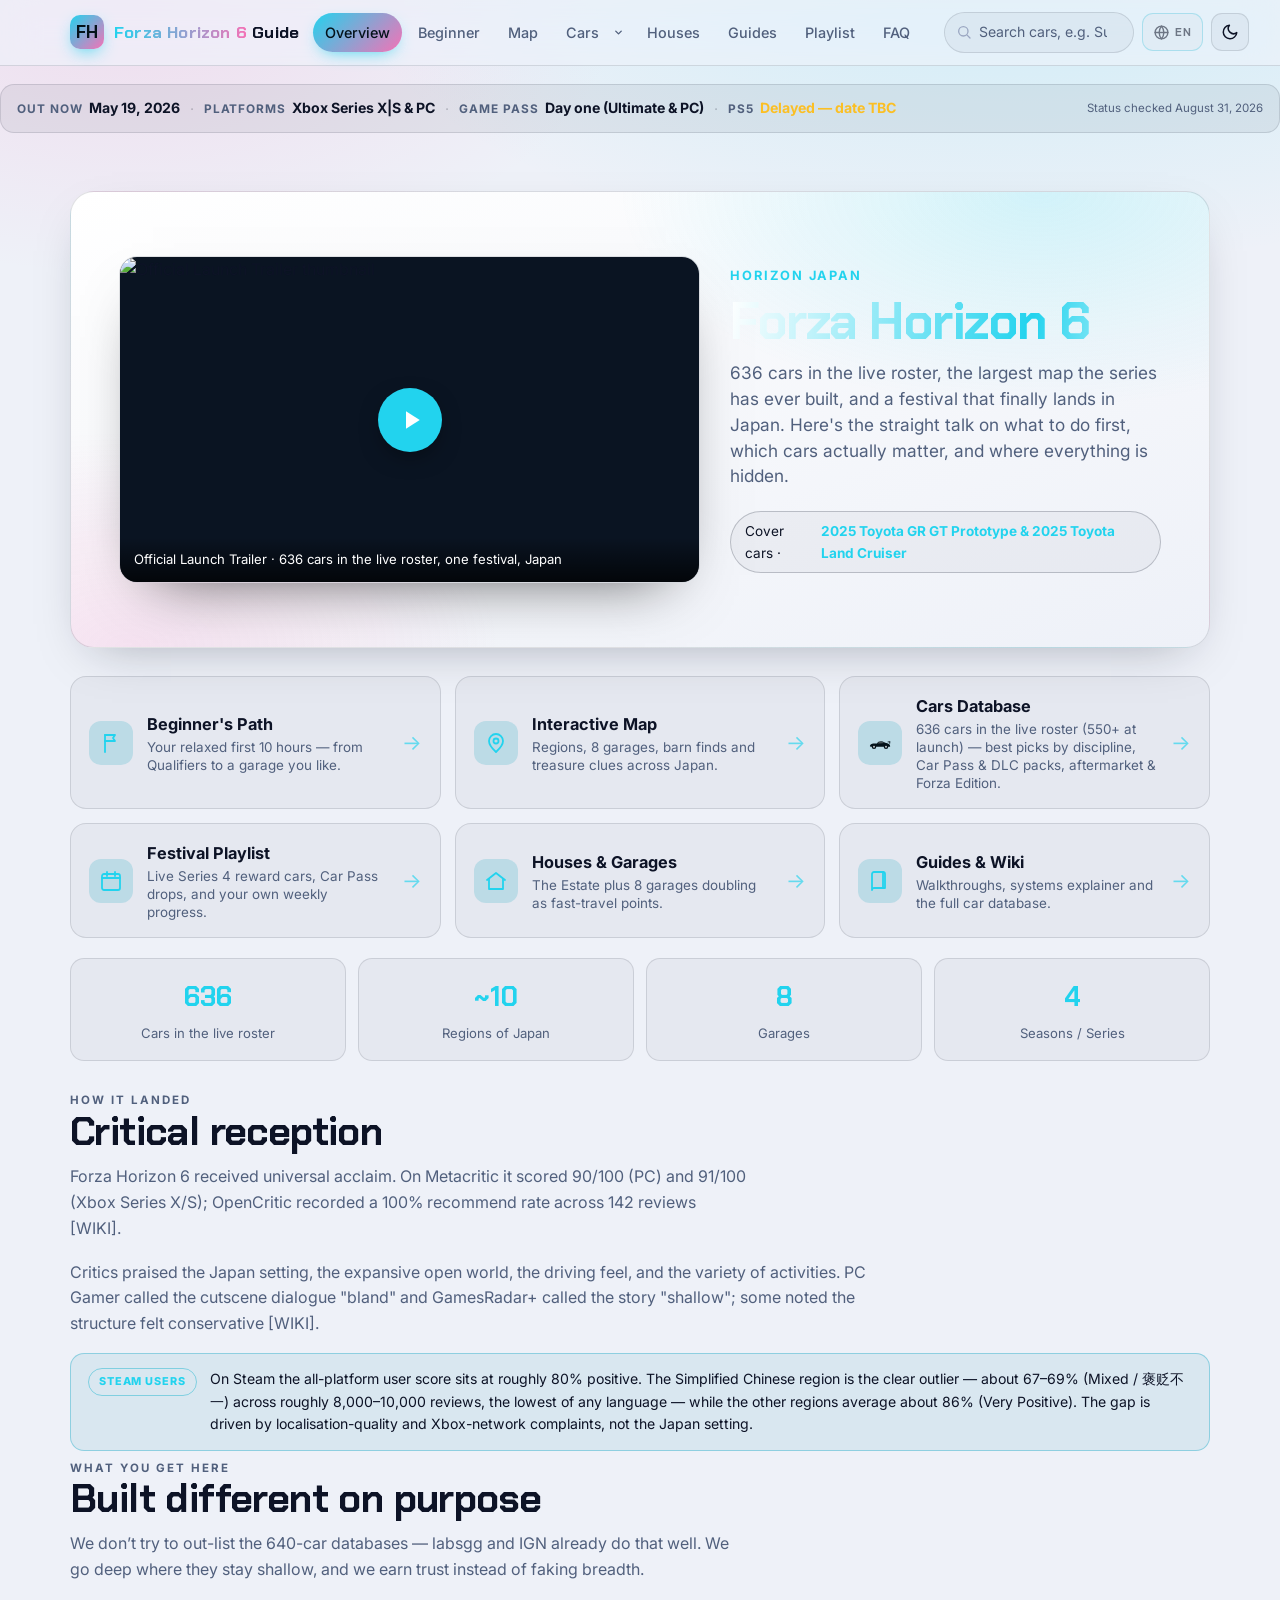
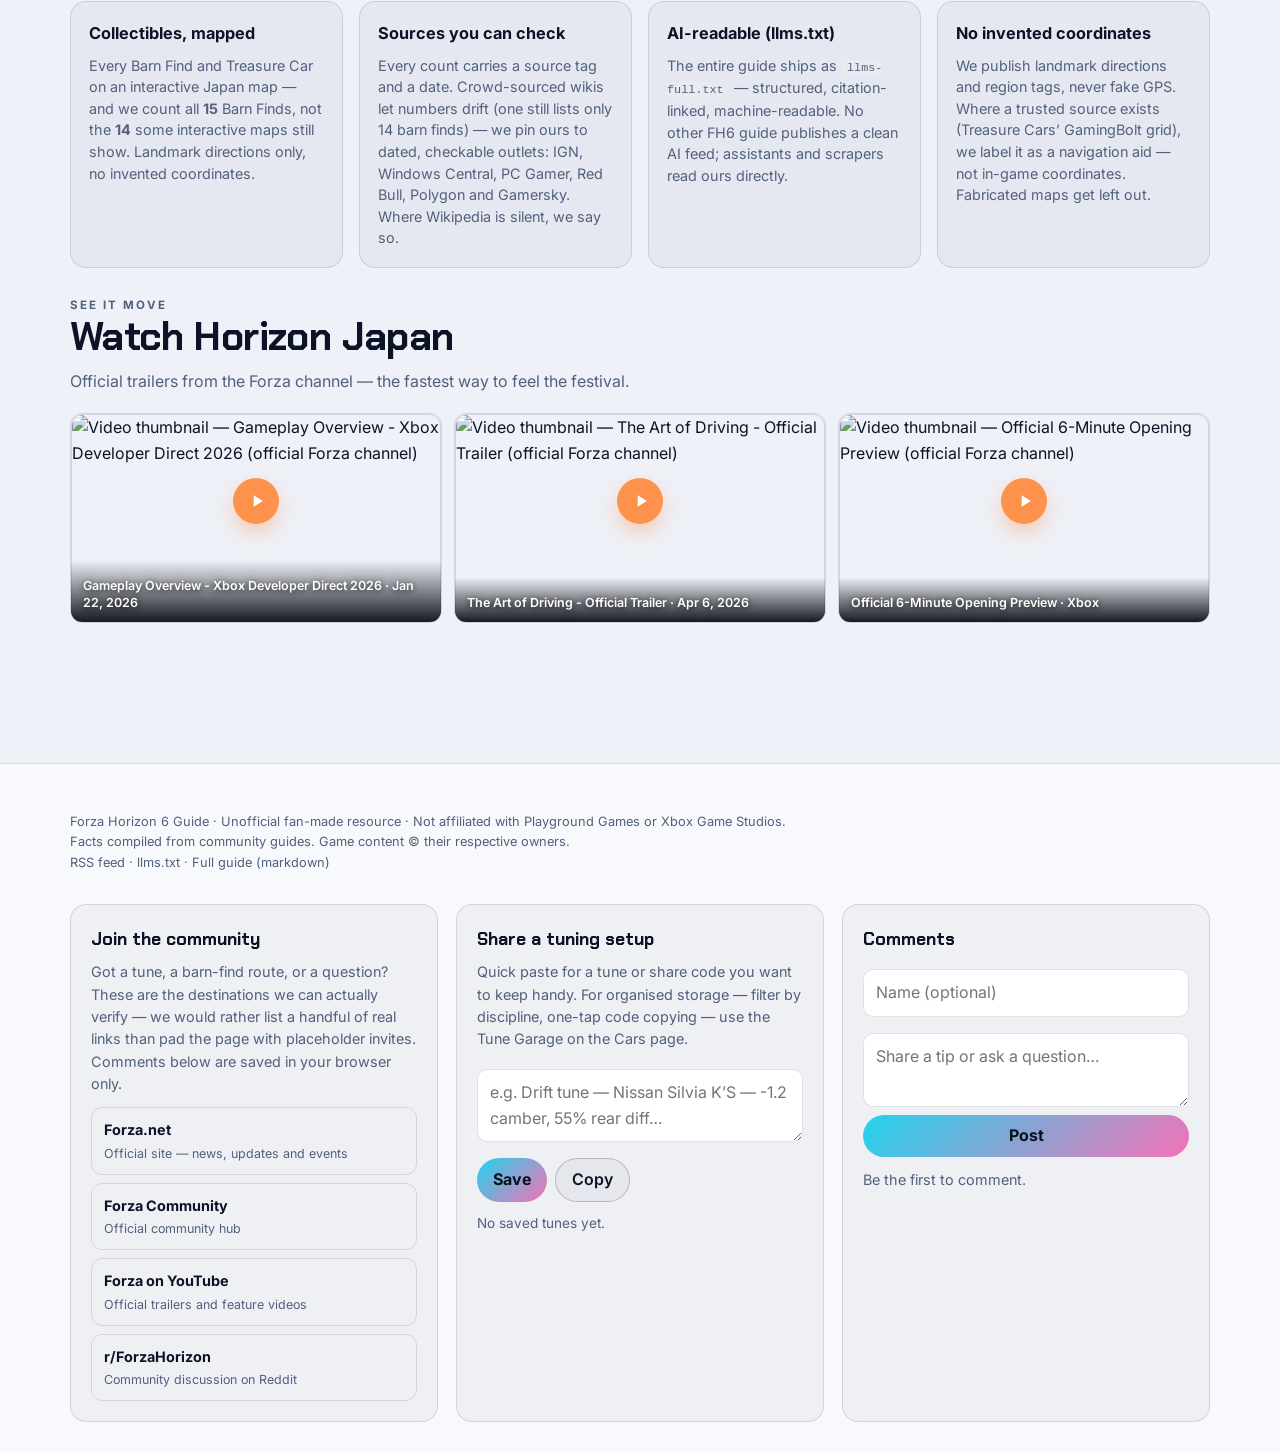
==== commit 1bae7777: "Trust repair: foreground verified 636 live roster; amplify trustworthy + AI-friendly differentiator " ====
--- a/index.html
+++ b/index.html
@@ -53,7 +53,7 @@
       "name": "Forza Horizon 6 Guide",
       "url": "https://www.forza-horizon-6.com/",
       "inLanguage": "en",
-      "description": "Forza Horizon 6 lands in a fictionalised Japan with the biggest map the series has ever built — 550+ cars at launch and 636 in the live roster today. This guide covers the car list, Car Pass and DLC packs, barn finds, treasure cars, the Estate, the interactive Japan map, and a beginner path to Horizon Legend — with sources noted for everything.",
+      "description": "Forza Horizon 6 lands in a fictionalised Japan with the biggest map the series has ever built — 636 cars in the live roster today (550+ at launch). This guide covers the car list, Car Pass and DLC packs, barn finds, treasure cars, the Estate, the interactive Japan map, and a beginner path to Horizon Legend — with sources noted for everything.",
       "publisher": {
         "@type": "Organization",
         "name": "Forza Horizon 6 Guide (fan project)"
@@ -288,7 +288,7 @@
       "@type": "ItemList",
       "@id": "https://www.forza-horizon-6.com/#cars",
       "name": "Forza Horizon 6 car list (confirmed & community-sourced)",
-      "description": "Cars available in Forza Horizon 6 — cover car, cross-title loyalty rewards, starters, prologue cars, event rewards, and a roster sample. 550+ (636 in the live roster as of Aug 13, 2026) cars at launch.",
+      "description": "Cars available in Forza Horizon 6 — cover car, cross-title loyalty rewards, starters, prologue cars, event rewards, and a roster sample. 636 in the live roster (550+ at launch, as of Aug 13, 2026) cars at launch.",
       "numberOfItems": 55,
       "itemListElement": [
         {
@@ -1043,7 +1043,7 @@
           "name": "How many cars are in Forza Horizon 6 at launch?",
           "acceptedAnswer": {
             "@type": "Answer",
-            "text": "550+ cars at launch [WIKI]. The lists above are curated, sourced picks — not the full roster."
+            "text": "636 in the live roster (Aug 13, 2026); 550+ at launch [WIKI]. The lists above are curated, sourced picks — not the full roster."
           }
         },
         {
@@ -1083,7 +1083,7 @@
   <link href="https://fonts.googleapis.com/css2?family=Chakra+Petch:wght@400;600;700;800&family=Inter:wght@400;500;600;700;800&family=Saira+Condensed:wght@800;900&display=swap" rel="stylesheet" />
 
   <!-- Styles -->
-  <link rel="stylesheet" href="assets/css/style.css?v=28" />
+  <link rel="stylesheet" href="assets/css/style.css?v=30" />
 
   <!-- Prevent theme flash -->
   <script>
@@ -1165,7 +1165,7 @@
   </div>
 
   <main id="app" data-ssg-page="home">
-<section class="hero hero--video"><div class="hero-vid vid-card" data-yt="oYhaW-Vr4wg" role="button" tabindex="0" aria-label="Play Official Launch Trailer" data-reveal="" style="transition-delay: 0ms;"><img class="vid-thumb" loading="lazy" src="https://i.ytimg.com/vi/oYhaW-Vr4wg/maxresdefault.jpg" alt="Official Launch Trailer thumbnail"><span class="vid-play" aria-hidden="true"><svg viewBox="0 0 24 24" fill="currentColor"><path d="M8 5v14l11-7z"></path></svg></span><span class="hero-vid-cap">Official Launch Trailer · 550+ cars, one festival, Japan</span></div><div class="hero-copy"><p class="eyebrow">Horizon Japan</p><h1>Forza Horizon 6</h1><p class="hero-sub">550+ cars, the largest map the series has ever built, and a festival that finally lands in Japan. Here's the straight talk on what to do first, which cars actually matter, and where everything is hidden.</p><span class="cover-pill">Cover cars · <b>2025 Toyota GR GT Prototype &amp; 2025 Toyota Land Cruiser</b></span></div></section><div class="route-grid"><a class="route-card" href="/beginner/"><span class="route-ico" aria-hidden="true"><svg viewBox="0 0 24 24" fill="none" stroke="currentColor" stroke-width="1.8" stroke-linecap="round" stroke-linejoin="round"><path d="M6 21V4"></path><path d="M6 4h10l-2 3 2 3H6"></path></svg></span><span class="route-body"><span class="route-t">Beginner's Path</span><span class="route-s">Your relaxed first 10 hours — from Qualifiers to a garage you like.</span></span><span class="route-go" aria-hidden="true">→</span></a><a class="route-card" href="/map/"><span class="route-ico" aria-hidden="true"><svg viewBox="0 0 24 24" fill="none" stroke="currentColor" stroke-width="1.8" stroke-linecap="round" stroke-linejoin="round"><path d="M12 21s-7-6.3-7-11a7 7 0 0 1 14 0c0 4.7-7 11-7 11z"></path><circle cx="12" cy="10" r="2.5"></circle></svg></span><span class="route-body"><span class="route-t">Interactive Map</span><span class="route-s">Regions, 8 garages, barn finds and treasure clues across Japan.</span></span><span class="route-go" aria-hidden="true">→</span></a><a class="route-card" href="/cars/"><span class="route-ico" aria-hidden="true"><svg viewBox="0 0 64 34" width="40" height="23" fill="#04121a" xmlns="http://www.w3.org/2000/svg" role="img" aria-label="car icon"><circle cx="16" cy="27" r="6" fill="#04121a"></circle><circle cx="48" cy="27" r="6" fill="#04121a"></circle><path d="M5 25 C6 19 11 18 19 18 L24 18 C27 12 33 11 39 13 L46 16 C54 17 59 20 59 25 L59 26 C59 27 58 27 57 27 L8 27 C6 27 5 26 5 25 Z"></path><circle cx="16" cy="27" r="2.5" fill="rgba(255,255,255,.82)"></circle><circle cx="48" cy="27" r="2.5" fill="rgba(255,255,255,.82)"></circle><path d="M26 18 C29 13 34 12 38 14 L44 16 C41 17 37 18 32 18 Z" fill="rgba(255,255,255,.28)"></path><rect x="52" y="13" width="8" height="2" rx="1"></rect><rect x="57" y="13" width="2" height="6"></rect></svg></span><span class="route-body"><span class="route-t">Cars Database</span><span class="route-s">550+ at launch, 636 today — best picks by discipline, Car Pass &amp; DLC packs, aftermarket &amp; Forza Edition.</span></span><span class="route-go" aria-hidden="true">→</span></a><a class="route-card" href="/playlist/"><span class="route-ico" aria-hidden="true"><svg viewBox="0 0 24 24" fill="none" stroke="currentColor" stroke-width="1.8" stroke-linecap="round" stroke-linejoin="round"><rect x="3" y="5" width="18" height="16" rx="2"></rect><path d="M3 9h18M8 3v4M16 3v4"></path></svg></span><span class="route-body"><span class="route-t">Festival Playlist</span><span class="route-s">Live Series 4 reward cars, Car Pass drops, and your own weekly progress.</span></span><span class="route-go" aria-hidden="true">→</span></a><a class="route-card" href="/houses/"><span class="route-ico" aria-hidden="true"><svg viewBox="0 0 24 24" fill="none" stroke="currentColor" stroke-width="1.8" stroke-linecap="round" stroke-linejoin="round"><path d="M3 11l9-7 9 7"></path><path d="M5 10v10h14V10"></path></svg></span><span class="route-body"><span class="route-t">Houses &amp; Garages</span><span class="route-s">The Estate plus 8 garages doubling as fast-travel points.</span></span><span class="route-go" aria-hidden="true">→</span></a><a class="route-card" href="/guides/"><span class="route-ico" aria-hidden="true"><svg viewBox="0 0 24 24" fill="none" stroke="currentColor" stroke-width="1.8" stroke-linecap="round" stroke-linejoin="round"><path d="M4 5a2 2 0 0 1 2-2h9a2 2 0 0 1 2 2v14H6a2 2 0 0 0-2 2z"></path><path d="M15 3v16"></path></svg></span><span class="route-body"><span class="route-t">Guides &amp; Wiki</span><span class="route-s">Walkthroughs, systems explainer and the full car database.</span></span><span class="route-go" aria-hidden="true">→</span></a></div><div class="stat-strip"><div class="stat"><span class="stat-n">636</span><span class="stat-l">Cars in the live roster</span></div><div class="stat"><span class="stat-n">~10</span><span class="stat-l">Regions of Japan</span></div><div class="stat"><span class="stat-n">8</span><span class="stat-l">Garages</span></div><div class="stat"><span class="stat-n">4</span><span class="stat-l">Seasons / Series</span></div></div><section class="section home-reception"><div class="section-head"><p class="eyebrow">How it landed</p><h2>Critical reception</h2><p>Forza Horizon 6 received universal acclaim. On Metacritic it scored 90/100 (PC) and 91/100 (Xbox Series X/S); OpenCritic recorded a 100% recommend rate across 142 reviews [WIKI].</p></div><p class="recept-note">Critics praised the Japan setting, the expansive open world, the driving feel, and the variety of activities. PC Gamer called the cutscene dialogue "bland" and GamesRadar+ called the story "shallow"; some noted the structure felt conservative [WIKI].</p><div class="steam-snap"><span class="steam-tag">Steam users</span><p>On Steam the all-platform user score sits at roughly 80% positive. The Simplified Chinese region is the clear outlier — about 67–69% (Mixed / 褒贬不一) across roughly 8,000–10,000 reviews, the lowest of any language — while the other regions average about 86% (Very Positive). The gap is driven by localisation-quality and Xbox-network complaints, not the Japan setting.</p></div></section><section class="section home-approach"><div class="section-head"><p class="eyebrow">What you get here</p><h2>Built different on purpose</h2><p>We don’t try to out-list the 640-car databases — labsgg and IGN already do that well. We go deep where they stay shallow.</p></div><div class="approach-grid"><div class="approach-card"><h3>Collectibles, mapped</h3><p>Every Barn Find and Treasure Car on an interactive Japan map — and we count all <b>15</b> Barn Finds, not the <b>14</b> some interactive maps still show. Landmark directions only, no invented coordinates.</p></div><div class="approach-card"><h3>Sources you can check</h3><p>Cross-checked against IGN, Windows Central, PC Gamer, Red Bull, Polygon and Gamersky. Where Wikipedia is silent, we say so.</p></div><div class="approach-card"><h3>AI-readable</h3><p>The whole guide ships as <code>llms-full.txt</code> — structured, citation-linked, ready for assistants and scrapers.</p></div></div></section><section class="section home-media"><div class="section-head"><p class="eyebrow">See it move</p><h2>Watch Horizon Japan</h2><p>Official trailers from the Forza channel — the fastest way to feel the festival.</p></div><div class="feat-strip"><div class="vid-card feat-strip-card" data-yt="dj2PkwfrRP0" role="button" tabindex="0" aria-label="Play Gameplay Overview - Xbox Developer Direct 2026" data-reveal="" style="transition-delay: 0ms;"><img class="feat-strip-img" loading="lazy" src="https://i.ytimg.com/vi/dj2PkwfrRP0/hqdefault.jpg" alt="Video thumbnail — Gameplay Overview - Xbox Developer Direct 2026 (official Forza channel)"><span class="vid-play" aria-hidden="true"><svg viewBox="0 0 24 24" fill="currentColor"><path d="M8 5v14l11-7z"></path></svg></span><span class="feat-strip-cap">Gameplay Overview - Xbox Developer Direct 2026 · Jan 22, 2026</span></div><div class="vid-card feat-strip-card" data-yt="HyjVC7fKLVg" role="button" tabindex="0" aria-label="Play The Art of Driving - Official Trailer" data-reveal="" style="transition-delay: 45ms;"><img class="feat-strip-img" loading="lazy" src="https://i.ytimg.com/vi/HyjVC7fKLVg/hqdefault.jpg" alt="Video thumbnail — The Art of Driving - Official Trailer (official Forza channel)"><span class="vid-play" aria-hidden="true"><svg viewBox="0 0 24 24" fill="currentColor"><path d="M8 5v14l11-7z"></path></svg></span><span class="feat-strip-cap">The Art of Driving - Official Trailer · Apr 6, 2026</span></div><div class="vid-card feat-strip-card" data-yt="H1qlPZMfmiU" role="button" tabindex="0" aria-label="Play Official 6-Minute Opening Preview" data-reveal="" style="transition-delay: 90ms;"><img class="feat-strip-img" loading="lazy" src="https://i.ytimg.com/vi/H1qlPZMfmiU/hqdefault.jpg" alt="Video thumbnail — Official 6-Minute Opening Preview (official Forza channel)"><span class="vid-play" aria-hidden="true"><svg viewBox="0 0 24 24" fill="currentColor"><path d="M8 5v14l11-7z"></path></svg></span><span class="feat-strip-cap">Official 6-Minute Opening Preview · Xbox</span></div></div></section>
+<section class="hero hero--video"><div class="hero-vid vid-card" data-yt="oYhaW-Vr4wg" role="button" tabindex="0" aria-label="Play Official Launch Trailer" data-reveal="" style="transition-delay: 0ms;"><img class="vid-thumb" loading="lazy" src="https://i.ytimg.com/vi/oYhaW-Vr4wg/maxresdefault.jpg" alt="Official Launch Trailer thumbnail"><span class="vid-play" aria-hidden="true"><svg viewBox="0 0 24 24" fill="currentColor"><path d="M8 5v14l11-7z"></path></svg></span><span class="hero-vid-cap">Official Launch Trailer · 636 cars in the live roster, one festival, Japan</span></div><div class="hero-copy"><p class="eyebrow">Horizon Japan</p><h1>Forza Horizon 6</h1><p class="hero-sub">636 cars in the live roster, the largest map the series has ever built, and a festival that finally lands in Japan. Here's the straight talk on what to do first, which cars actually matter, and where everything is hidden.</p><span class="cover-pill">Cover cars · <b>2025 Toyota GR GT Prototype &amp; 2025 Toyota Land Cruiser</b></span></div></section><div class="route-grid"><a class="route-card" href="/beginner/"><span class="route-ico" aria-hidden="true"><svg viewBox="0 0 24 24" fill="none" stroke="currentColor" stroke-width="1.8" stroke-linecap="round" stroke-linejoin="round"><path d="M6 21V4"></path><path d="M6 4h10l-2 3 2 3H6"></path></svg></span><span class="route-body"><span class="route-t">Beginner's Path</span><span class="route-s">Your relaxed first 10 hours — from Qualifiers to a garage you like.</span></span><span class="route-go" aria-hidden="true">→</span></a><a class="route-card" href="/map/"><span class="route-ico" aria-hidden="true"><svg viewBox="0 0 24 24" fill="none" stroke="currentColor" stroke-width="1.8" stroke-linecap="round" stroke-linejoin="round"><path d="M12 21s-7-6.3-7-11a7 7 0 0 1 14 0c0 4.7-7 11-7 11z"></path><circle cx="12" cy="10" r="2.5"></circle></svg></span><span class="route-body"><span class="route-t">Interactive Map</span><span class="route-s">Regions, 8 garages, barn finds and treasure clues across Japan.</span></span><span class="route-go" aria-hidden="true">→</span></a><a class="route-card" href="/cars/"><span class="route-ico" aria-hidden="true"><svg viewBox="0 0 64 34" width="40" height="23" fill="#04121a" xmlns="http://www.w3.org/2000/svg" role="img" aria-label="car icon"><circle cx="16" cy="27" r="6" fill="#04121a"></circle><circle cx="48" cy="27" r="6" fill="#04121a"></circle><path d="M5 25 C6 19 11 18 19 18 L24 18 C27 12 33 11 39 13 L46 16 C54 17 59 20 59 25 L59 26 C59 27 58 27 57 27 L8 27 C6 27 5 26 5 25 Z"></path><circle cx="16" cy="27" r="2.5" fill="rgba(255,255,255,.82)"></circle><circle cx="48" cy="27" r="2.5" fill="rgba(255,255,255,.82)"></circle><path d="M26 18 C29 13 34 12 38 14 L44 16 C41 17 37 18 32 18 Z" fill="rgba(255,255,255,.28)"></path><rect x="52" y="13" width="8" height="2" rx="1"></rect><rect x="57" y="13" width="2" height="6"></rect></svg></span><span class="route-body"><span class="route-t">Cars Database</span><span class="route-s">636 cars in the live roster (550+ at launch) — best picks by discipline, Car Pass &amp; DLC packs, aftermarket &amp; Forza Edition.</span></span><span class="route-go" aria-hidden="true">→</span></a><a class="route-card" href="/playlist/"><span class="route-ico" aria-hidden="true"><svg viewBox="0 0 24 24" fill="none" stroke="currentColor" stroke-width="1.8" stroke-linecap="round" stroke-linejoin="round"><rect x="3" y="5" width="18" height="16" rx="2"></rect><path d="M3 9h18M8 3v4M16 3v4"></path></svg></span><span class="route-body"><span class="route-t">Festival Playlist</span><span class="route-s">Live Series 4 reward cars, Car Pass drops, and your own weekly progress.</span></span><span class="route-go" aria-hidden="true">→</span></a><a class="route-card" href="/houses/"><span class="route-ico" aria-hidden="true"><svg viewBox="0 0 24 24" fill="none" stroke="currentColor" stroke-width="1.8" stroke-linecap="round" stroke-linejoin="round"><path d="M3 11l9-7 9 7"></path><path d="M5 10v10h14V10"></path></svg></span><span class="route-body"><span class="route-t">Houses &amp; Garages</span><span class="route-s">The Estate plus 8 garages doubling as fast-travel points.</span></span><span class="route-go" aria-hidden="true">→</span></a><a class="route-card" href="/guides/"><span class="route-ico" aria-hidden="true"><svg viewBox="0 0 24 24" fill="none" stroke="currentColor" stroke-width="1.8" stroke-linecap="round" stroke-linejoin="round"><path d="M4 5a2 2 0 0 1 2-2h9a2 2 0 0 1 2 2v14H6a2 2 0 0 0-2 2z"></path><path d="M15 3v16"></path></svg></span><span class="route-body"><span class="route-t">Guides &amp; Wiki</span><span class="route-s">Walkthroughs, systems explainer and the full car database.</span></span><span class="route-go" aria-hidden="true">→</span></a></div><div class="stat-strip"><div class="stat"><span class="stat-n">636</span><span class="stat-l">Cars in the live roster</span></div><div class="stat"><span class="stat-n">~10</span><span class="stat-l">Regions of Japan</span></div><div class="stat"><span class="stat-n">8</span><span class="stat-l">Garages</span></div><div class="stat"><span class="stat-n">4</span><span class="stat-l">Seasons / Series</span></div></div><section class="section home-reception"><div class="section-head"><p class="eyebrow">How it landed</p><h2>Critical reception</h2><p>Forza Horizon 6 received universal acclaim. On Metacritic it scored 90/100 (PC) and 91/100 (Xbox Series X/S); OpenCritic recorded a 100% recommend rate across 142 reviews [WIKI].</p></div><p class="recept-note">Critics praised the Japan setting, the expansive open world, the driving feel, and the variety of activities. PC Gamer called the cutscene dialogue "bland" and GamesRadar+ called the story "shallow"; some noted the structure felt conservative [WIKI].</p><div class="steam-snap"><span class="steam-tag">Steam users</span><p>On Steam the all-platform user score sits at roughly 80% positive. The Simplified Chinese region is the clear outlier — about 67–69% (Mixed / 褒贬不一) across roughly 8,000–10,000 reviews, the lowest of any language — while the other regions average about 86% (Very Positive). The gap is driven by localisation-quality and Xbox-network complaints, not the Japan setting.</p></div></section><section class="section home-approach"><div class="section-head"><p class="eyebrow">What you get here</p><h2>Built different on purpose</h2><p>We don’t try to out-list the 640-car databases — labsgg and IGN already do that well. We go deep where they stay shallow, and we earn trust instead of faking breadth.</p></div><div class="approach-grid"><div class="approach-card"><h3>Collectibles, mapped</h3><p>Every Barn Find and Treasure Car on an interactive Japan map — and we count all <b>15</b> Barn Finds, not the <b>14</b> some interactive maps still show. Landmark directions only, no invented coordinates.</p></div><div class="approach-card"><h3>Sources you can check</h3><p>Every count carries a source tag and a date. Crowd-sourced wikis let numbers drift (one still lists only 14 barn finds) — we pin ours to dated, checkable outlets: IGN, Windows Central, PC Gamer, Red Bull, Polygon and Gamersky. Where Wikipedia is silent, we say so.</p></div><div class="approach-card"><h3>AI-readable (llms.txt)</h3><p>The entire guide ships as <code>llms-full.txt</code> — structured, citation-linked, machine-readable. No other FH6 guide publishes a clean AI feed; assistants and scrapers read ours directly.</p></div><div class="approach-card"><h3>No invented coordinates</h3><p>We publish landmark directions and region tags, never fake GPS. Where a trusted source exists (Treasure Cars’ GamingBolt grid), we label it as a navigation aid — not in-game coordinates. Fabricated maps get left out.</p></div></div></section><section class="section home-media"><div class="section-head"><p class="eyebrow">See it move</p><h2>Watch Horizon Japan</h2><p>Official trailers from the Forza channel — the fastest way to feel the festival.</p></div><div class="feat-strip"><div class="vid-card feat-strip-card" data-yt="dj2PkwfrRP0" role="button" tabindex="0" aria-label="Play Gameplay Overview - Xbox Developer Direct 2026" data-reveal="" style="transition-delay: 0ms;"><img class="feat-strip-img" loading="lazy" src="https://i.ytimg.com/vi/dj2PkwfrRP0/hqdefault.jpg" alt="Video thumbnail — Gameplay Overview - Xbox Developer Direct 2026 (official Forza channel)"><span class="vid-play" aria-hidden="true"><svg viewBox="0 0 24 24" fill="currentColor"><path d="M8 5v14l11-7z"></path></svg></span><span class="feat-strip-cap">Gameplay Overview - Xbox Developer Direct 2026 · Jan 22, 2026</span></div><div class="vid-card feat-strip-card" data-yt="HyjVC7fKLVg" role="button" tabindex="0" aria-label="Play The Art of Driving - Official Trailer" data-reveal="" style="transition-delay: 45ms;"><img class="feat-strip-img" loading="lazy" src="https://i.ytimg.com/vi/HyjVC7fKLVg/hqdefault.jpg" alt="Video thumbnail — The Art of Driving - Official Trailer (official Forza channel)"><span class="vid-play" aria-hidden="true"><svg viewBox="0 0 24 24" fill="currentColor"><path d="M8 5v14l11-7z"></path></svg></span><span class="feat-strip-cap">The Art of Driving - Official Trailer · Apr 6, 2026</span></div><div class="vid-card feat-strip-card" data-yt="H1qlPZMfmiU" role="button" tabindex="0" aria-label="Play Official 6-Minute Opening Preview" data-reveal="" style="transition-delay: 90ms;"><img class="feat-strip-img" loading="lazy" src="https://i.ytimg.com/vi/H1qlPZMfmiU/hqdefault.jpg" alt="Video thumbnail — Official 6-Minute Opening Preview (official Forza channel)"><span class="vid-play" aria-hidden="true"><svg viewBox="0 0 24 24" fill="currentColor"><path d="M8 5v14l11-7z"></path></svg></span><span class="feat-strip-cap">Official 6-Minute Opening Preview · Xbox</span></div></div></section>
   </main>
   <footer class="site-footer">
     <div class="footer-wrap">
@@ -1187,7 +1187,7 @@
       <ul>
         <li>Setting: a fictionalised Japan with the largest open-world map in the series.</li>
         <li>Released: May 19, 2026 (Premium early access May 15, 2026).</li>
-        <li>Cars at launch: 550+.</li>
+        <li>Cars in the live roster: 636 (550+ at launch).</li>
         <li>Developer: Playground Games (with Turn 10 Studios). Publisher: Xbox Game Studios.</li>
         <li>Platforms: Windows and Xbox Series X|S. The PS5 version is delayed, date TBC.</li>
         <li>Property: The Estate is the headline customisable property; 8 Garages act as fast-travel / car-display points. (Two different sets of "8" — the 8 buyable houses listed by community guides are a separate list.)</li>
@@ -1269,10 +1269,10 @@
     </div>
   </noscript>
 
-  <script src="assets/js/data.js?v=22"></script>
+  <script src="assets/js/data.js?v=24"></script>
   <script src="assets/js/cars_confirmed.js?v=1"></script>
   <script src="assets/js/gamersky.js?v=6"></script>
-  <script src="assets/js/main.js?v=35"></script>
+  <script src="assets/js/main.js?v=37"></script>
   <script>
     // Load Google's Website Translator (defines googleTranslateElementInit, which main.js sets).
     (function () {
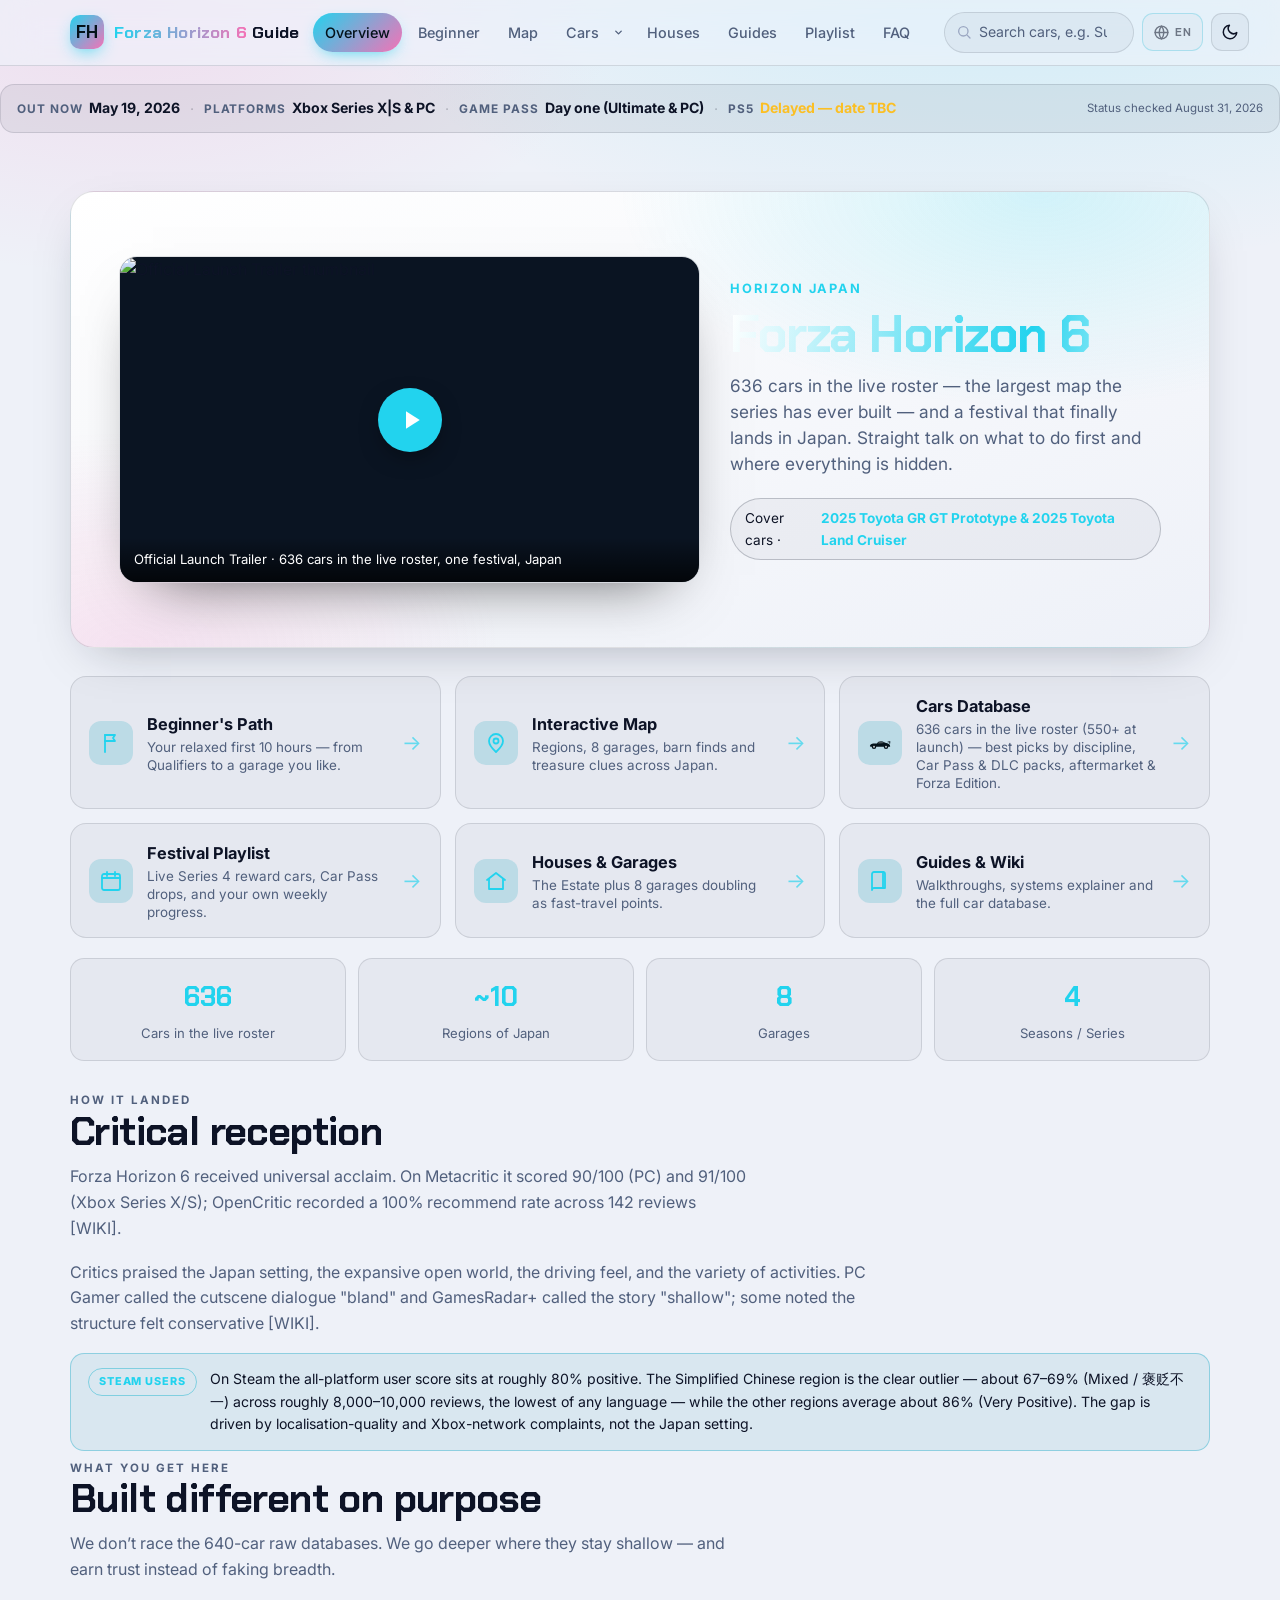
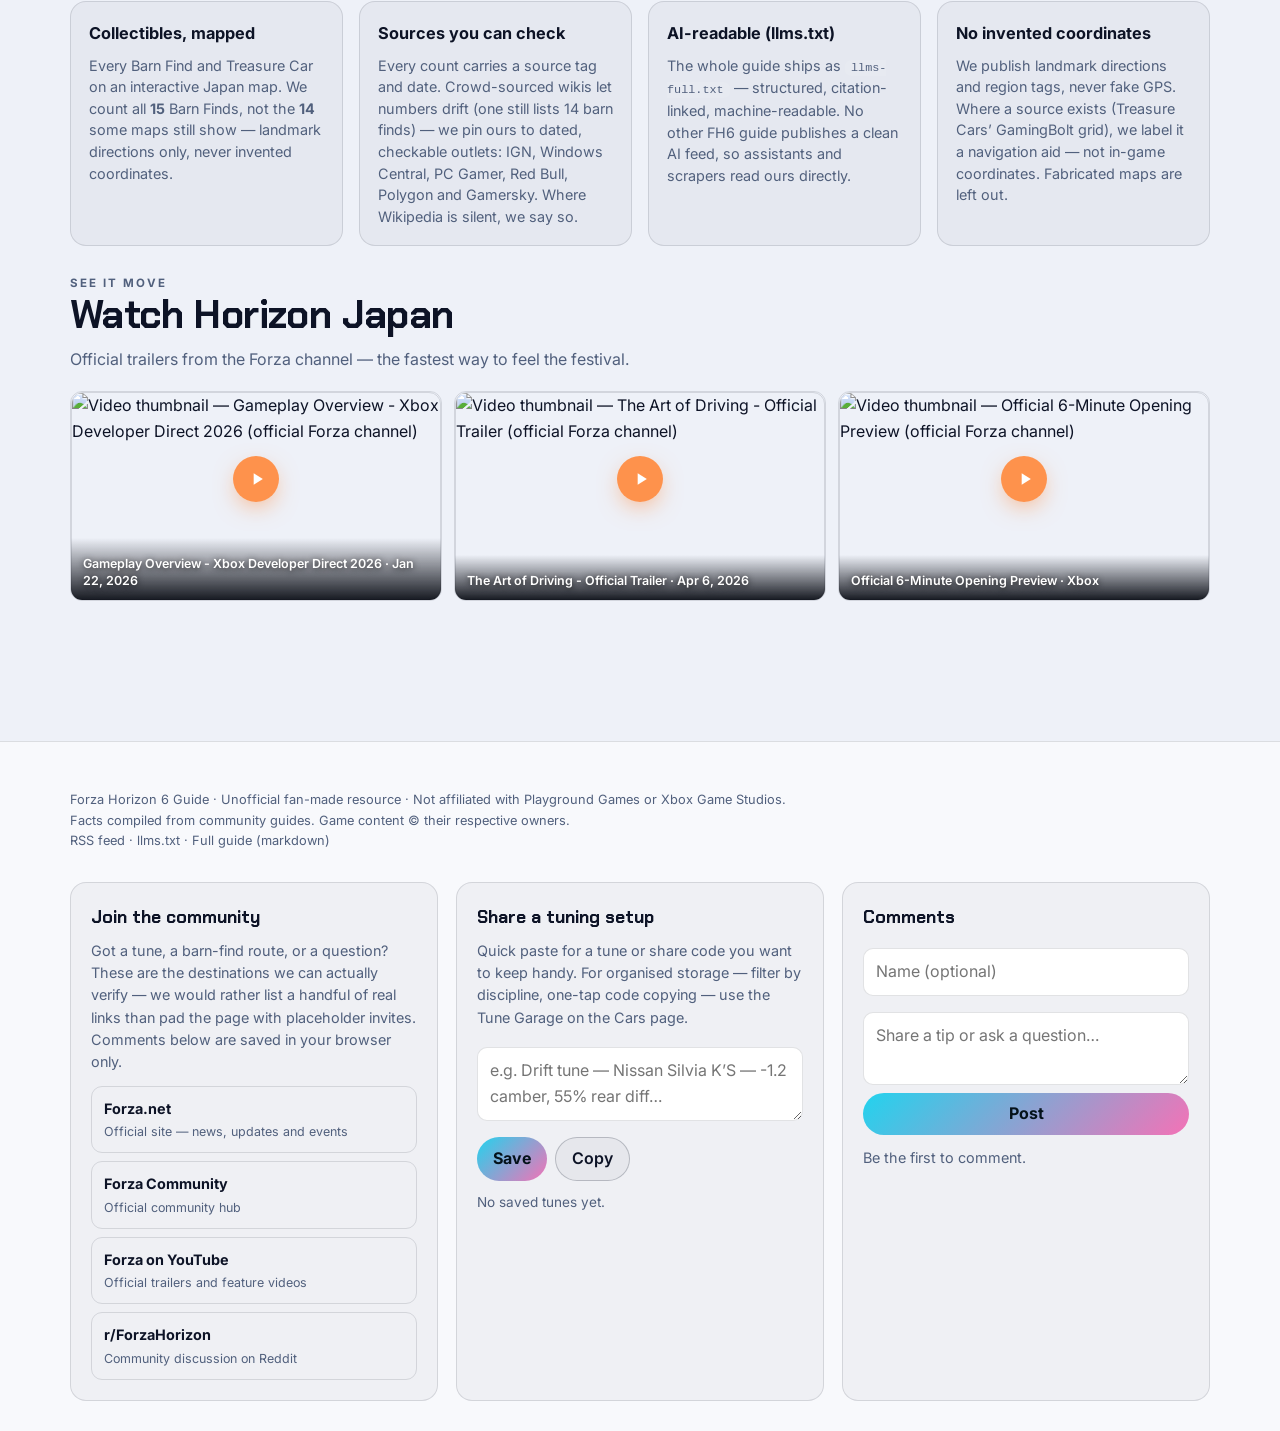
==== commit 22b7d2d1: "Trim wordy home prose + longest FAQ (preserve sourcing)" ====
--- a/index.html
+++ b/index.html
@@ -289,7 +289,7 @@
       "@id": "https://www.forza-horizon-6.com/#cars",
       "name": "Forza Horizon 6 car list (confirmed & community-sourced)",
       "description": "Cars available in Forza Horizon 6 — cover car, cross-title loyalty rewards, starters, prologue cars, event rewards, and a roster sample. 636 in the live roster (550+ at launch, as of Aug 13, 2026) cars at launch.",
-      "numberOfItems": 55,
+      "numberOfItems": 98,
       "itemListElement": [
         {
           "@type": "ListItem",
@@ -868,6 +868,479 @@
             "vehicleModelDate": "1989",
             "category": "Car",
             "description": ""
+          }
+        },
+        {
+          "@type": "ListItem",
+          "position": 56,
+          "item": {
+            "@type": "Car",
+            "name": "2024 Nissan Nissan GT-R Nismo",
+            "vehicleModelDate": "2024",
+            "category": "Car",
+            "description": "Track Toys. "
+          }
+        },
+        {
+          "@type": "ListItem",
+          "position": 57,
+          "item": {
+            "@type": "Car",
+            "name": "2017 Nissan Nissan GT-R (R35)",
+            "vehicleModelDate": "2017",
+            "category": "Car",
+            "description": "Modern Supercars. "
+          }
+        },
+        {
+          "@type": "ListItem",
+          "position": 58,
+          "item": {
+            "@type": "Car",
+            "name": "1990 Nissan Nissan #12 Skyline GT-R (BNR32 Gr.A) JTC",
+            "vehicleModelDate": "1990",
+            "category": "Car",
+            "description": "Retro Racers. "
+          }
+        },
+        {
+          "@type": "ListItem",
+          "position": 59,
+          "item": {
+            "@type": "Car",
+            "name": "1998 Nissan Nissan #23 Pennzoil NISMO Skyline GT-R",
+            "vehicleModelDate": "1998",
+            "category": "Car",
+            "description": "Retro Racers. "
+          }
+        },
+        {
+          "@type": "ListItem",
+          "position": 60,
+          "item": {
+            "@type": "Car",
+            "name": "2020 Toyota Toyota GR Supra",
+            "vehicleModelDate": "2020",
+            "category": "Car",
+            "description": "Modern Sports Cars. "
+          }
+        },
+        {
+          "@type": "ListItem",
+          "position": 61,
+          "item": {
+            "@type": "Car",
+            "name": "2005 Honda Honda NSX-R GT",
+            "vehicleModelDate": "2005",
+            "category": "Car",
+            "description": "Retro Sports Cars. "
+          }
+        },
+        {
+          "@type": "ListItem",
+          "position": 62,
+          "item": {
+            "@type": "Car",
+            "name": "2023 Honda Honda Civic Type R",
+            "vehicleModelDate": "2023",
+            "category": "Car",
+            "description": "Super Hot Hatch. "
+          }
+        },
+        {
+          "@type": "ListItem",
+          "position": 63,
+          "item": {
+            "@type": "Car",
+            "name": "2003 Honda Honda S2000",
+            "vehicleModelDate": "2003",
+            "category": "Car",
+            "description": "Modern Sports Cars. "
+          }
+        },
+        {
+          "@type": "ListItem",
+          "position": 64,
+          "item": {
+            "@type": "Car",
+            "name": "1991 Mazda Mazda #55 Mazda 787B",
+            "vehicleModelDate": "1991",
+            "category": "Car",
+            "description": "Retro Racers. "
+          }
+        },
+        {
+          "@type": "ListItem",
+          "position": 65,
+          "item": {
+            "@type": "Car",
+            "name": "1994 Mazda Mazda MX-5 Miata",
+            "vehicleModelDate": "1994",
+            "category": "Car",
+            "description": "Retro Sports Cars. "
+          }
+        },
+        {
+          "@type": "ListItem",
+          "position": 66,
+          "item": {
+            "@type": "Car",
+            "name": "1992 Mazda Mazda RX-7 Type R",
+            "vehicleModelDate": "1992",
+            "category": "Car",
+            "description": "Retro Sports Cars. "
+          }
+        },
+        {
+          "@type": "ListItem",
+          "position": 67,
+          "item": {
+            "@type": "Car",
+            "name": "2004 Mitsubishi Mitsubishi Lancer Evolution VIII MR",
+            "vehicleModelDate": "2004",
+            "category": "Car",
+            "description": "Modern Rally. "
+          }
+        },
+        {
+          "@type": "ListItem",
+          "position": 68,
+          "item": {
+            "@type": "Car",
+            "name": "1998 Subaru Subaru Impreza 22B-STi Version",
+            "vehicleModelDate": "1998",
+            "category": "Car",
+            "description": "Retro Rally. "
+          }
+        },
+        {
+          "@type": "ListItem",
+          "position": 69,
+          "item": {
+            "@type": "Car",
+            "name": "2018 Subaru Subaru WRX STI ARX Supercar",
+            "vehicleModelDate": "2018",
+            "category": "Car",
+            "description": "Rally Monsters. "
+          }
+        },
+        {
+          "@type": "ListItem",
+          "position": 70,
+          "item": {
+            "@type": "Car",
+            "name": "2021 Rimac Rimac Nevera",
+            "vehicleModelDate": "2021",
+            "category": "Car",
+            "description": "Hypercars. "
+          }
+        },
+        {
+          "@type": "ListItem",
+          "position": 71,
+          "item": {
+            "@type": "Car",
+            "name": "2024 Koenigsegg Koenigsegg Gemera",
+            "vehicleModelDate": "2024",
+            "category": "Car",
+            "description": "Hypercars. "
+          }
+        },
+        {
+          "@type": "ListItem",
+          "position": 72,
+          "item": {
+            "@type": "Car",
+            "name": "2020 Koenigsegg Koenigsegg Jesko",
+            "vehicleModelDate": "2020",
+            "category": "Car",
+            "description": "Hypercars. "
+          }
+        },
+        {
+          "@type": "ListItem",
+          "position": 73,
+          "item": {
+            "@type": "Car",
+            "name": "2015 Koenigsegg Koenigsegg One:1",
+            "vehicleModelDate": "2015",
+            "category": "Car",
+            "description": "Hypercars. "
+          }
+        },
+        {
+          "@type": "ListItem",
+          "position": 74,
+          "item": {
+            "@type": "Car",
+            "name": "2017 Koenigsegg Koenigsegg Agera RS",
+            "vehicleModelDate": "2017",
+            "category": "Car",
+            "description": "Hypercars. "
+          }
+        },
+        {
+          "@type": "ListItem",
+          "position": 75,
+          "item": {
+            "@type": "Car",
+            "name": "2016 Koenigsegg Koenigsegg Regera",
+            "vehicleModelDate": "2016",
+            "category": "Car",
+            "description": "Hypercars. "
+          }
+        },
+        {
+          "@type": "ListItem",
+          "position": 76,
+          "item": {
+            "@type": "Car",
+            "name": "2014 Porsche Porsche 918 Spyder",
+            "vehicleModelDate": "2014",
+            "category": "Car",
+            "description": "Hypercars. "
+          }
+        },
+        {
+          "@type": "ListItem",
+          "position": 77,
+          "item": {
+            "@type": "Car",
+            "name": "2013 Ferrari Ferrari LaFerrari",
+            "vehicleModelDate": "2013",
+            "category": "Car",
+            "description": "Hypercars. "
+          }
+        },
+        {
+          "@type": "ListItem",
+          "position": 78,
+          "item": {
+            "@type": "Car",
+            "name": "2016 Pagani Pagani Huayra BC Coupe",
+            "vehicleModelDate": "2016",
+            "category": "Car",
+            "description": "Hypercars. "
+          }
+        },
+        {
+          "@type": "ListItem",
+          "position": 79,
+          "item": {
+            "@type": "Car",
+            "name": "2013 McLaren McLaren P1",
+            "vehicleModelDate": "2013",
+            "category": "Car",
+            "description": "Hypercars. "
+          }
+        },
+        {
+          "@type": "ListItem",
+          "position": 80,
+          "item": {
+            "@type": "Car",
+            "name": "2012 Hennessey Hennessey Venom GT",
+            "vehicleModelDate": "2012",
+            "category": "Car",
+            "description": "Hypercars. "
+          }
+        },
+        {
+          "@type": "ListItem",
+          "position": 81,
+          "item": {
+            "@type": "Car",
+            "name": "2019 McLaren McLaren Speedtail",
+            "vehicleModelDate": "2019",
+            "category": "Car",
+            "description": "Hypercars. "
+          }
+        },
+        {
+          "@type": "ListItem",
+          "position": 82,
+          "item": {
+            "@type": "Car",
+            "name": "2021 Pagani Pagani Huayra R",
+            "vehicleModelDate": "2021",
+            "category": "Car",
+            "description": "Extreme Track Toys. "
+          }
+        },
+        {
+          "@type": "ListItem",
+          "position": 83,
+          "item": {
+            "@type": "Car",
+            "name": "2009 Pagani Pagani Zonda R",
+            "vehicleModelDate": "2009",
+            "category": "Car",
+            "description": "Extreme Track Toys. "
+          }
+        },
+        {
+          "@type": "ListItem",
+          "position": 84,
+          "item": {
+            "@type": "Car",
+            "name": "2008 Koenigsegg Koenigsegg CCGT",
+            "vehicleModelDate": "2008",
+            "category": "Car",
+            "description": "Extreme Track Toys. "
+          }
+        },
+        {
+          "@type": "ListItem",
+          "position": 85,
+          "item": {
+            "@type": "Car",
+            "name": "2015 Chevrolet Chevrolet Corvette Z06",
+            "vehicleModelDate": "2015",
+            "category": "Car",
+            "description": "Modern Muscle. "
+          }
+        },
+        {
+          "@type": "ListItem",
+          "position": 86,
+          "item": {
+            "@type": "Car",
+            "name": "2020 Ford Ford Mustang Shelby GT500",
+            "vehicleModelDate": "2020",
+            "category": "Car",
+            "description": "Modern Muscle. "
+          }
+        },
+        {
+          "@type": "ListItem",
+          "position": 87,
+          "item": {
+            "@type": "Car",
+            "name": "2021 BMW BMW M4 Competition Coupé Welcome Pack",
+            "vehicleModelDate": "2021",
+            "category": "Car",
+            "description": "Modern Super Saloons. "
+          }
+        },
+        {
+          "@type": "ListItem",
+          "position": 88,
+          "item": {
+            "@type": "Car",
+            "name": "2022 BMW BMW M5 CS",
+            "vehicleModelDate": "2022",
+            "category": "Car",
+            "description": "Modern Super Saloons. "
+          }
+        },
+        {
+          "@type": "ListItem",
+          "position": 89,
+          "item": {
+            "@type": "Car",
+            "name": "2017 Chevrolet Chevrolet Camaro ZL1",
+            "vehicleModelDate": "2017",
+            "category": "Car",
+            "description": "Modern Muscle. "
+          }
+        },
+        {
+          "@type": "ListItem",
+          "position": 90,
+          "item": {
+            "@type": "Car",
+            "name": "2009 Chevrolet Chevrolet Corvette ZR1",
+            "vehicleModelDate": "2009",
+            "category": "Car",
+            "description": "Modern Muscle. "
+          }
+        },
+        {
+          "@type": "ListItem",
+          "position": 91,
+          "item": {
+            "@type": "Car",
+            "name": "2013 SRT SRT Viper GTS",
+            "vehicleModelDate": "2013",
+            "category": "Car",
+            "description": "Modern Muscle. "
+          }
+        },
+        {
+          "@type": "ListItem",
+          "position": 92,
+          "item": {
+            "@type": "Car",
+            "name": "2022 Dodge Dodge Challenger SRT Super Stock",
+            "vehicleModelDate": "2022",
+            "category": "Car",
+            "description": "Modern Muscle. "
+          }
+        },
+        {
+          "@type": "ListItem",
+          "position": 93,
+          "item": {
+            "@type": "Car",
+            "name": "2018 Dodge Dodge Challenger SRT Demon",
+            "vehicleModelDate": "2018",
+            "category": "Car",
+            "description": "Modern Muscle. "
+          }
+        },
+        {
+          "@type": "ListItem",
+          "position": 94,
+          "item": {
+            "@type": "Car",
+            "name": "2024 Ford Ford Mustang Dark Horse",
+            "vehicleModelDate": "2024",
+            "category": "Car",
+            "description": "Modern Muscle. "
+          }
+        },
+        {
+          "@type": "ListItem",
+          "position": 95,
+          "item": {
+            "@type": "Car",
+            "name": "2021 Alfa Romeo Alfa Romeo Giulia GTAm",
+            "vehicleModelDate": "2021",
+            "category": "Car",
+            "description": "Modern Super Saloons. "
+          }
+        },
+        {
+          "@type": "ListItem",
+          "position": 96,
+          "item": {
+            "@type": "Car",
+            "name": "2018 Mercedes-AMG Mercedes-AMG GT 4-Door Coupé",
+            "vehicleModelDate": "2018",
+            "category": "Car",
+            "description": "Modern Super Saloons. "
+          }
+        },
+        {
+          "@type": "ListItem",
+          "position": 97,
+          "item": {
+            "@type": "Car",
+            "name": "2020 BMW BMW M2 Competition Coupé",
+            "vehicleModelDate": "2020",
+            "category": "Car",
+            "description": "Modern Super Saloons. "
+          }
+        },
+        {
+          "@type": "ListItem",
+          "position": 98,
+          "item": {
+            "@type": "Car",
+            "name": "2018 Ford Ford Mustang RTR Spec 5",
+            "vehicleModelDate": "2018",
+            "category": "Car",
+            "description": "Modern Muscle. "
           }
         }
       ]
@@ -1083,7 +1556,7 @@
   <link href="https://fonts.googleapis.com/css2?family=Chakra+Petch:wght@400;600;700;800&family=Inter:wght@400;500;600;700;800&family=Saira+Condensed:wght@800;900&display=swap" rel="stylesheet" />
 
   <!-- Styles -->
-  <link rel="stylesheet" href="assets/css/style.css?v=30" />
+  <link rel="stylesheet" href="assets/css/style.css?v=32" />
 
   <!-- Prevent theme flash -->
   <script>
@@ -1165,7 +1638,7 @@
   </div>
 
   <main id="app" data-ssg-page="home">
-<section class="hero hero--video"><div class="hero-vid vid-card" data-yt="oYhaW-Vr4wg" role="button" tabindex="0" aria-label="Play Official Launch Trailer" data-reveal="" style="transition-delay: 0ms;"><img class="vid-thumb" loading="lazy" src="https://i.ytimg.com/vi/oYhaW-Vr4wg/maxresdefault.jpg" alt="Official Launch Trailer thumbnail"><span class="vid-play" aria-hidden="true"><svg viewBox="0 0 24 24" fill="currentColor"><path d="M8 5v14l11-7z"></path></svg></span><span class="hero-vid-cap">Official Launch Trailer · 636 cars in the live roster, one festival, Japan</span></div><div class="hero-copy"><p class="eyebrow">Horizon Japan</p><h1>Forza Horizon 6</h1><p class="hero-sub">636 cars in the live roster, the largest map the series has ever built, and a festival that finally lands in Japan. Here's the straight talk on what to do first, which cars actually matter, and where everything is hidden.</p><span class="cover-pill">Cover cars · <b>2025 Toyota GR GT Prototype &amp; 2025 Toyota Land Cruiser</b></span></div></section><div class="route-grid"><a class="route-card" href="/beginner/"><span class="route-ico" aria-hidden="true"><svg viewBox="0 0 24 24" fill="none" stroke="currentColor" stroke-width="1.8" stroke-linecap="round" stroke-linejoin="round"><path d="M6 21V4"></path><path d="M6 4h10l-2 3 2 3H6"></path></svg></span><span class="route-body"><span class="route-t">Beginner's Path</span><span class="route-s">Your relaxed first 10 hours — from Qualifiers to a garage you like.</span></span><span class="route-go" aria-hidden="true">→</span></a><a class="route-card" href="/map/"><span class="route-ico" aria-hidden="true"><svg viewBox="0 0 24 24" fill="none" stroke="currentColor" stroke-width="1.8" stroke-linecap="round" stroke-linejoin="round"><path d="M12 21s-7-6.3-7-11a7 7 0 0 1 14 0c0 4.7-7 11-7 11z"></path><circle cx="12" cy="10" r="2.5"></circle></svg></span><span class="route-body"><span class="route-t">Interactive Map</span><span class="route-s">Regions, 8 garages, barn finds and treasure clues across Japan.</span></span><span class="route-go" aria-hidden="true">→</span></a><a class="route-card" href="/cars/"><span class="route-ico" aria-hidden="true"><svg viewBox="0 0 64 34" width="40" height="23" fill="#04121a" xmlns="http://www.w3.org/2000/svg" role="img" aria-label="car icon"><circle cx="16" cy="27" r="6" fill="#04121a"></circle><circle cx="48" cy="27" r="6" fill="#04121a"></circle><path d="M5 25 C6 19 11 18 19 18 L24 18 C27 12 33 11 39 13 L46 16 C54 17 59 20 59 25 L59 26 C59 27 58 27 57 27 L8 27 C6 27 5 26 5 25 Z"></path><circle cx="16" cy="27" r="2.5" fill="rgba(255,255,255,.82)"></circle><circle cx="48" cy="27" r="2.5" fill="rgba(255,255,255,.82)"></circle><path d="M26 18 C29 13 34 12 38 14 L44 16 C41 17 37 18 32 18 Z" fill="rgba(255,255,255,.28)"></path><rect x="52" y="13" width="8" height="2" rx="1"></rect><rect x="57" y="13" width="2" height="6"></rect></svg></span><span class="route-body"><span class="route-t">Cars Database</span><span class="route-s">636 cars in the live roster (550+ at launch) — best picks by discipline, Car Pass &amp; DLC packs, aftermarket &amp; Forza Edition.</span></span><span class="route-go" aria-hidden="true">→</span></a><a class="route-card" href="/playlist/"><span class="route-ico" aria-hidden="true"><svg viewBox="0 0 24 24" fill="none" stroke="currentColor" stroke-width="1.8" stroke-linecap="round" stroke-linejoin="round"><rect x="3" y="5" width="18" height="16" rx="2"></rect><path d="M3 9h18M8 3v4M16 3v4"></path></svg></span><span class="route-body"><span class="route-t">Festival Playlist</span><span class="route-s">Live Series 4 reward cars, Car Pass drops, and your own weekly progress.</span></span><span class="route-go" aria-hidden="true">→</span></a><a class="route-card" href="/houses/"><span class="route-ico" aria-hidden="true"><svg viewBox="0 0 24 24" fill="none" stroke="currentColor" stroke-width="1.8" stroke-linecap="round" stroke-linejoin="round"><path d="M3 11l9-7 9 7"></path><path d="M5 10v10h14V10"></path></svg></span><span class="route-body"><span class="route-t">Houses &amp; Garages</span><span class="route-s">The Estate plus 8 garages doubling as fast-travel points.</span></span><span class="route-go" aria-hidden="true">→</span></a><a class="route-card" href="/guides/"><span class="route-ico" aria-hidden="true"><svg viewBox="0 0 24 24" fill="none" stroke="currentColor" stroke-width="1.8" stroke-linecap="round" stroke-linejoin="round"><path d="M4 5a2 2 0 0 1 2-2h9a2 2 0 0 1 2 2v14H6a2 2 0 0 0-2 2z"></path><path d="M15 3v16"></path></svg></span><span class="route-body"><span class="route-t">Guides &amp; Wiki</span><span class="route-s">Walkthroughs, systems explainer and the full car database.</span></span><span class="route-go" aria-hidden="true">→</span></a></div><div class="stat-strip"><div class="stat"><span class="stat-n">636</span><span class="stat-l">Cars in the live roster</span></div><div class="stat"><span class="stat-n">~10</span><span class="stat-l">Regions of Japan</span></div><div class="stat"><span class="stat-n">8</span><span class="stat-l">Garages</span></div><div class="stat"><span class="stat-n">4</span><span class="stat-l">Seasons / Series</span></div></div><section class="section home-reception"><div class="section-head"><p class="eyebrow">How it landed</p><h2>Critical reception</h2><p>Forza Horizon 6 received universal acclaim. On Metacritic it scored 90/100 (PC) and 91/100 (Xbox Series X/S); OpenCritic recorded a 100% recommend rate across 142 reviews [WIKI].</p></div><p class="recept-note">Critics praised the Japan setting, the expansive open world, the driving feel, and the variety of activities. PC Gamer called the cutscene dialogue "bland" and GamesRadar+ called the story "shallow"; some noted the structure felt conservative [WIKI].</p><div class="steam-snap"><span class="steam-tag">Steam users</span><p>On Steam the all-platform user score sits at roughly 80% positive. The Simplified Chinese region is the clear outlier — about 67–69% (Mixed / 褒贬不一) across roughly 8,000–10,000 reviews, the lowest of any language — while the other regions average about 86% (Very Positive). The gap is driven by localisation-quality and Xbox-network complaints, not the Japan setting.</p></div></section><section class="section home-approach"><div class="section-head"><p class="eyebrow">What you get here</p><h2>Built different on purpose</h2><p>We don’t try to out-list the 640-car databases — labsgg and IGN already do that well. We go deep where they stay shallow, and we earn trust instead of faking breadth.</p></div><div class="approach-grid"><div class="approach-card"><h3>Collectibles, mapped</h3><p>Every Barn Find and Treasure Car on an interactive Japan map — and we count all <b>15</b> Barn Finds, not the <b>14</b> some interactive maps still show. Landmark directions only, no invented coordinates.</p></div><div class="approach-card"><h3>Sources you can check</h3><p>Every count carries a source tag and a date. Crowd-sourced wikis let numbers drift (one still lists only 14 barn finds) — we pin ours to dated, checkable outlets: IGN, Windows Central, PC Gamer, Red Bull, Polygon and Gamersky. Where Wikipedia is silent, we say so.</p></div><div class="approach-card"><h3>AI-readable (llms.txt)</h3><p>The entire guide ships as <code>llms-full.txt</code> — structured, citation-linked, machine-readable. No other FH6 guide publishes a clean AI feed; assistants and scrapers read ours directly.</p></div><div class="approach-card"><h3>No invented coordinates</h3><p>We publish landmark directions and region tags, never fake GPS. Where a trusted source exists (Treasure Cars’ GamingBolt grid), we label it as a navigation aid — not in-game coordinates. Fabricated maps get left out.</p></div></div></section><section class="section home-media"><div class="section-head"><p class="eyebrow">See it move</p><h2>Watch Horizon Japan</h2><p>Official trailers from the Forza channel — the fastest way to feel the festival.</p></div><div class="feat-strip"><div class="vid-card feat-strip-card" data-yt="dj2PkwfrRP0" role="button" tabindex="0" aria-label="Play Gameplay Overview - Xbox Developer Direct 2026" data-reveal="" style="transition-delay: 0ms;"><img class="feat-strip-img" loading="lazy" src="https://i.ytimg.com/vi/dj2PkwfrRP0/hqdefault.jpg" alt="Video thumbnail — Gameplay Overview - Xbox Developer Direct 2026 (official Forza channel)"><span class="vid-play" aria-hidden="true"><svg viewBox="0 0 24 24" fill="currentColor"><path d="M8 5v14l11-7z"></path></svg></span><span class="feat-strip-cap">Gameplay Overview - Xbox Developer Direct 2026 · Jan 22, 2026</span></div><div class="vid-card feat-strip-card" data-yt="HyjVC7fKLVg" role="button" tabindex="0" aria-label="Play The Art of Driving - Official Trailer" data-reveal="" style="transition-delay: 45ms;"><img class="feat-strip-img" loading="lazy" src="https://i.ytimg.com/vi/HyjVC7fKLVg/hqdefault.jpg" alt="Video thumbnail — The Art of Driving - Official Trailer (official Forza channel)"><span class="vid-play" aria-hidden="true"><svg viewBox="0 0 24 24" fill="currentColor"><path d="M8 5v14l11-7z"></path></svg></span><span class="feat-strip-cap">The Art of Driving - Official Trailer · Apr 6, 2026</span></div><div class="vid-card feat-strip-card" data-yt="H1qlPZMfmiU" role="button" tabindex="0" aria-label="Play Official 6-Minute Opening Preview" data-reveal="" style="transition-delay: 90ms;"><img class="feat-strip-img" loading="lazy" src="https://i.ytimg.com/vi/H1qlPZMfmiU/hqdefault.jpg" alt="Video thumbnail — Official 6-Minute Opening Preview (official Forza channel)"><span class="vid-play" aria-hidden="true"><svg viewBox="0 0 24 24" fill="currentColor"><path d="M8 5v14l11-7z"></path></svg></span><span class="feat-strip-cap">Official 6-Minute Opening Preview · Xbox</span></div></div></section>
+<section class="hero hero--video"><div class="hero-vid vid-card" data-yt="oYhaW-Vr4wg" role="button" tabindex="0" aria-label="Play Official Launch Trailer" data-reveal="" style="transition-delay: 0ms;"><img class="vid-thumb" loading="lazy" src="https://i.ytimg.com/vi/oYhaW-Vr4wg/maxresdefault.jpg" alt="Official Launch Trailer thumbnail"><span class="vid-play" aria-hidden="true"><svg viewBox="0 0 24 24" fill="currentColor"><path d="M8 5v14l11-7z"></path></svg></span><span class="hero-vid-cap">Official Launch Trailer · 636 cars in the live roster, one festival, Japan</span></div><div class="hero-copy"><p class="eyebrow">Horizon Japan</p><h1>Forza Horizon 6</h1><p class="hero-sub">636 cars in the live roster — the largest map the series has ever built — and a festival that finally lands in Japan. Straight talk on what to do first and where everything is hidden.</p><span class="cover-pill">Cover cars · <b>2025 Toyota GR GT Prototype &amp; 2025 Toyota Land Cruiser</b></span></div></section><div class="route-grid"><a class="route-card" href="/beginner/"><span class="route-ico" aria-hidden="true"><svg viewBox="0 0 24 24" fill="none" stroke="currentColor" stroke-width="1.8" stroke-linecap="round" stroke-linejoin="round"><path d="M6 21V4"></path><path d="M6 4h10l-2 3 2 3H6"></path></svg></span><span class="route-body"><span class="route-t">Beginner's Path</span><span class="route-s">Your relaxed first 10 hours — from Qualifiers to a garage you like.</span></span><span class="route-go" aria-hidden="true">→</span></a><a class="route-card" href="/map/"><span class="route-ico" aria-hidden="true"><svg viewBox="0 0 24 24" fill="none" stroke="currentColor" stroke-width="1.8" stroke-linecap="round" stroke-linejoin="round"><path d="M12 21s-7-6.3-7-11a7 7 0 0 1 14 0c0 4.7-7 11-7 11z"></path><circle cx="12" cy="10" r="2.5"></circle></svg></span><span class="route-body"><span class="route-t">Interactive Map</span><span class="route-s">Regions, 8 garages, barn finds and treasure clues across Japan.</span></span><span class="route-go" aria-hidden="true">→</span></a><a class="route-card" href="/cars/"><span class="route-ico" aria-hidden="true"><svg viewBox="0 0 64 34" width="40" height="23" fill="#04121a" xmlns="http://www.w3.org/2000/svg" role="img" aria-label="car icon"><circle cx="16" cy="27" r="6" fill="#04121a"></circle><circle cx="48" cy="27" r="6" fill="#04121a"></circle><path d="M5 25 C6 19 11 18 19 18 L24 18 C27 12 33 11 39 13 L46 16 C54 17 59 20 59 25 L59 26 C59 27 58 27 57 27 L8 27 C6 27 5 26 5 25 Z"></path><circle cx="16" cy="27" r="2.5" fill="rgba(255,255,255,.82)"></circle><circle cx="48" cy="27" r="2.5" fill="rgba(255,255,255,.82)"></circle><path d="M26 18 C29 13 34 12 38 14 L44 16 C41 17 37 18 32 18 Z" fill="rgba(255,255,255,.28)"></path><rect x="52" y="13" width="8" height="2" rx="1"></rect><rect x="57" y="13" width="2" height="6"></rect></svg></span><span class="route-body"><span class="route-t">Cars Database</span><span class="route-s">636 cars in the live roster (550+ at launch) — best picks by discipline, Car Pass &amp; DLC packs, aftermarket &amp; Forza Edition.</span></span><span class="route-go" aria-hidden="true">→</span></a><a class="route-card" href="/playlist/"><span class="route-ico" aria-hidden="true"><svg viewBox="0 0 24 24" fill="none" stroke="currentColor" stroke-width="1.8" stroke-linecap="round" stroke-linejoin="round"><rect x="3" y="5" width="18" height="16" rx="2"></rect><path d="M3 9h18M8 3v4M16 3v4"></path></svg></span><span class="route-body"><span class="route-t">Festival Playlist</span><span class="route-s">Live Series 4 reward cars, Car Pass drops, and your own weekly progress.</span></span><span class="route-go" aria-hidden="true">→</span></a><a class="route-card" href="/houses/"><span class="route-ico" aria-hidden="true"><svg viewBox="0 0 24 24" fill="none" stroke="currentColor" stroke-width="1.8" stroke-linecap="round" stroke-linejoin="round"><path d="M3 11l9-7 9 7"></path><path d="M5 10v10h14V10"></path></svg></span><span class="route-body"><span class="route-t">Houses &amp; Garages</span><span class="route-s">The Estate plus 8 garages doubling as fast-travel points.</span></span><span class="route-go" aria-hidden="true">→</span></a><a class="route-card" href="/guides/"><span class="route-ico" aria-hidden="true"><svg viewBox="0 0 24 24" fill="none" stroke="currentColor" stroke-width="1.8" stroke-linecap="round" stroke-linejoin="round"><path d="M4 5a2 2 0 0 1 2-2h9a2 2 0 0 1 2 2v14H6a2 2 0 0 0-2 2z"></path><path d="M15 3v16"></path></svg></span><span class="route-body"><span class="route-t">Guides &amp; Wiki</span><span class="route-s">Walkthroughs, systems explainer and the full car database.</span></span><span class="route-go" aria-hidden="true">→</span></a></div><div class="stat-strip"><div class="stat"><span class="stat-n">636</span><span class="stat-l">Cars in the live roster</span></div><div class="stat"><span class="stat-n">~10</span><span class="stat-l">Regions of Japan</span></div><div class="stat"><span class="stat-n">8</span><span class="stat-l">Garages</span></div><div class="stat"><span class="stat-n">4</span><span class="stat-l">Seasons / Series</span></div></div><section class="section home-reception"><div class="section-head"><p class="eyebrow">How it landed</p><h2>Critical reception</h2><p>Forza Horizon 6 received universal acclaim. On Metacritic it scored 90/100 (PC) and 91/100 (Xbox Series X/S); OpenCritic recorded a 100% recommend rate across 142 reviews [WIKI].</p></div><p class="recept-note">Critics praised the Japan setting, the expansive open world, the driving feel, and the variety of activities. PC Gamer called the cutscene dialogue "bland" and GamesRadar+ called the story "shallow"; some noted the structure felt conservative [WIKI].</p><div class="steam-snap"><span class="steam-tag">Steam users</span><p>On Steam the all-platform user score sits at roughly 80% positive. The Simplified Chinese region is the clear outlier — about 67–69% (Mixed / 褒贬不一) across roughly 8,000–10,000 reviews, the lowest of any language — while the other regions average about 86% (Very Positive). The gap is driven by localisation-quality and Xbox-network complaints, not the Japan setting.</p></div></section><section class="section home-approach"><div class="section-head"><p class="eyebrow">What you get here</p><h2>Built different on purpose</h2><p>We don’t race the 640-car raw databases. We go deeper where they stay shallow — and earn trust instead of faking breadth.</p></div><div class="approach-grid"><div class="approach-card"><h3>Collectibles, mapped</h3><p>Every Barn Find and Treasure Car on an interactive Japan map. We count all <b>15</b> Barn Finds, not the <b>14</b> some maps still show — landmark directions only, never invented coordinates.</p></div><div class="approach-card"><h3>Sources you can check</h3><p>Every count carries a source tag and date. Crowd-sourced wikis let numbers drift (one still lists 14 barn finds) — we pin ours to dated, checkable outlets: IGN, Windows Central, PC Gamer, Red Bull, Polygon and Gamersky. Where Wikipedia is silent, we say so.</p></div><div class="approach-card"><h3>AI-readable (llms.txt)</h3><p>The whole guide ships as <code>llms-full.txt</code> — structured, citation-linked, machine-readable. No other FH6 guide publishes a clean AI feed, so assistants and scrapers read ours directly.</p></div><div class="approach-card"><h3>No invented coordinates</h3><p>We publish landmark directions and region tags, never fake GPS. Where a source exists (Treasure Cars’ GamingBolt grid), we label it a navigation aid — not in-game coordinates. Fabricated maps are left out.</p></div></div></section><section class="section home-media"><div class="section-head"><p class="eyebrow">See it move</p><h2>Watch Horizon Japan</h2><p>Official trailers from the Forza channel — the fastest way to feel the festival.</p></div><div class="feat-strip"><div class="vid-card feat-strip-card" data-yt="dj2PkwfrRP0" role="button" tabindex="0" aria-label="Play Gameplay Overview - Xbox Developer Direct 2026" data-reveal="" style="transition-delay: 0ms;"><img class="feat-strip-img" loading="lazy" src="https://i.ytimg.com/vi/dj2PkwfrRP0/hqdefault.jpg" alt="Video thumbnail — Gameplay Overview - Xbox Developer Direct 2026 (official Forza channel)"><span class="vid-play" aria-hidden="true"><svg viewBox="0 0 24 24" fill="currentColor"><path d="M8 5v14l11-7z"></path></svg></span><span class="feat-strip-cap">Gameplay Overview - Xbox Developer Direct 2026 · Jan 22, 2026</span></div><div class="vid-card feat-strip-card" data-yt="HyjVC7fKLVg" role="button" tabindex="0" aria-label="Play The Art of Driving - Official Trailer" data-reveal="" style="transition-delay: 45ms;"><img class="feat-strip-img" loading="lazy" src="https://i.ytimg.com/vi/HyjVC7fKLVg/hqdefault.jpg" alt="Video thumbnail — The Art of Driving - Official Trailer (official Forza channel)"><span class="vid-play" aria-hidden="true"><svg viewBox="0 0 24 24" fill="currentColor"><path d="M8 5v14l11-7z"></path></svg></span><span class="feat-strip-cap">The Art of Driving - Official Trailer · Apr 6, 2026</span></div><div class="vid-card feat-strip-card" data-yt="H1qlPZMfmiU" role="button" tabindex="0" aria-label="Play Official 6-Minute Opening Preview" data-reveal="" style="transition-delay: 90ms;"><img class="feat-strip-img" loading="lazy" src="https://i.ytimg.com/vi/H1qlPZMfmiU/hqdefault.jpg" alt="Video thumbnail — Official 6-Minute Opening Preview (official Forza channel)"><span class="vid-play" aria-hidden="true"><svg viewBox="0 0 24 24" fill="currentColor"><path d="M8 5v14l11-7z"></path></svg></span><span class="feat-strip-cap">Official 6-Minute Opening Preview · Xbox</span></div></div></section>
   </main>
   <footer class="site-footer">
     <div class="footer-wrap">
@@ -1269,10 +1742,10 @@
     </div>
   </noscript>
 
-  <script src="assets/js/data.js?v=24"></script>
+  <script src="assets/js/data.js?v=27"></script>
   <script src="assets/js/cars_confirmed.js?v=1"></script>
   <script src="assets/js/gamersky.js?v=6"></script>
-  <script src="assets/js/main.js?v=37"></script>
+  <script src="assets/js/main.js?v=41"></script>
   <script>
     // Load Google's Website Translator (defines googleTranslateElementInit, which main.js sets).
     (function () {
--- a/assets/css/style.css
+++ b/assets/css/style.css
@@ -1 +1 @@
-:root{--bg:#080b16;--bg-2:#0e1322;--bg-grad:radial-gradient(1200px 600px at 80% -10%, rgba(34,211,238,0.10), transparent 60%),radial-gradient(900px 500px at 10% 0%, rgba(244,114,182,0.10), transparent 55%);--surface:rgba(255,255,255,0.045);--surface-2:rgba(255,255,255,0.07);--border:rgba(255,255,255,0.10);--border-strong:rgba(255,255,255,0.18);--text:#e9edf7;--text-dim:#9aa6c2;--accent:#22d3ee;--accent-2:#f472b6;--accent-3:#a78bfa;--ok:#34d399;--warn:#fbbf24;--radius:16px;--radius-sm:10px;--maxw:1180px;--shadow:0 18px 50px -20px rgba(0,0,0,0.7);--ease:cubic-bezier(0.16, 1, 0.3, 1);--font:"Inter",system-ui,-apple-system,"Segoe UI",Roboto,Helvetica,Arial,sans-serif;--display:"Chakra Petch","Inter",system-ui,sans-serif;--display-heavy:"Saira Condensed","Chakra Petch",system-ui,sans-serif;--fs-eyebrow:.72rem;--fs-caption:.78rem;--fs-body:1rem;--fs-sub:1.06rem;--fs-h3:clamp(1.15rem, 1rem + 1.1vw, 1.42rem);--fs-h2:clamp(1.6rem, 1.05rem + 2.6vw, 2.45rem);--fs-display:clamp(2.9rem, 1.4rem + 7.4vw, 6rem);--lh-display:.92;--lh-head:1.12;--lh-body:1.62;--accent-warm:#ff8a3d}[data-theme=light]{--bg:#eef1f8;--bg-2:#ffffff;--bg-grad:radial-gradient(1200px 600px at 80% -10%, rgba(34,211,238,0.18), transparent 60%),radial-gradient(900px 500px at 10% 0%, rgba(244,114,182,0.16), transparent 55%);--surface:rgba(13,19,38,0.035);--surface-2:rgba(13,19,38,0.06);--border:rgba(13,19,38,0.12);--border-strong:rgba(13,19,38,0.22);--text:#0d1326;--text-dim:#51607d;--shadow:0 18px 50px -24px rgba(13,19,38,0.35)}*{box-sizing:border-box}html{scroll-behavior:smooth}body{margin:0;font-family:var(--font);color:var(--text);background:var(--bg);background-image:var(--bg-grad);background-attachment:fixed;line-height:var(--lh-body);-webkit-font-smoothing:antialiased;transition:background-color .4s var(--ease),color .3s var(--ease)}a{color:inherit;text-decoration:none}img{max-width:100%;display:block}.site-header{position:sticky;top:0;z-index:50;backdrop-filter:blur(18px) saturate(160%);-webkit-backdrop-filter:blur(18px) saturate(160%);background:color-mix(in srgb,var(--bg) 72%,transparent);border-bottom:1px solid var(--border)}.nav-wrap{max-width:var(--maxw);margin:0 auto;display:flex;align-items:center;gap:14px;padding:12px 20px}.brand{display:flex;align-items:center;gap:10px;font-family:var(--display);font-weight:700;font-size:1.05rem;letter-spacing:.2px;white-space:nowrap}.brand .logo{width:34px;height:34px;border-radius:10px;display:grid;place-items:center;font-size:1.1rem;background:linear-gradient(135deg,var(--accent),var(--accent-2));color:#04121a;box-shadow:0 6px 18px -6px var(--accent)}.brand b{background:linear-gradient(90deg,var(--accent),var(--accent-2));-webkit-background-clip:text;background-clip:text;color:transparent}.nav{display:flex;align-items:center;gap:4px;margin-left:auto;overflow-x:auto;scrollbar-width:none}.nav::-webkit-scrollbar{display:none}.nav a{padding:8px 12px;border-radius:999px;font-size:.9rem;font-weight:500;color:var(--text-dim);white-space:nowrap;transition:all .25s var(--ease)}.nav a:hover{color:var(--text);background:var(--surface)}.nav a.active{color:#04121a;background:linear-gradient(135deg,var(--accent),var(--accent-2));box-shadow:0 6px 18px -8px var(--accent)}.nav-actions{display:flex;align-items:center;gap:8px;margin-left:8px}.icon-btn{width:38px;height:38px;border-radius:11px;border:1px solid var(--border);background:var(--surface);color:var(--text);cursor:pointer;font-size:1rem;display:grid;place-items:center;transition:all .25s var(--ease)}.icon-btn:hover{border-color:var(--border-strong);transform:translateY(-1px)}.menu-btn{display:none}main{max-width:var(--maxw);margin:0 auto;padding:28px 20px 80px}.section{margin-top:46px;animation:fadeUp .5s var(--ease) both}@keyframes fadeUp{from{opacity:0;transform:translateY(14px)}to{opacity:1;transform:none}}.section-head{margin-bottom:18px}.eyebrow{text-transform:uppercase;letter-spacing:2px;font-size:.72rem;font-weight:700;color:var(--accent);margin:0 0 6px}.section-head h2{font-family:var(--display);font-weight:700;font-size:var(--fs-h2);margin:0 0 10px;line-height:var(--lh-head);letter-spacing:-.6px}.section-head p{color:var(--text-dim);margin:0}.lead{color:var(--text-dim);margin:6px 0 0}.hero{position:relative;overflow:hidden;border:1px solid var(--border);border-radius:24px;padding:clamp(40px,5vw,74px) clamp(22px,4vw,48px);margin-top:26px;background:radial-gradient(700px 360px at 85% 0,rgba(34,211,238,.18),transparent 60%),radial-gradient(620px 360px at 5% 100%,rgba(244,114,182,.16),transparent 60%),linear-gradient(160deg,var(--bg-2),var(--bg));box-shadow:var(--shadow)}.hero::after{content:"";position:absolute;inset:0;background-image:linear-gradient(transparent 0 39px,rgba(255,255,255,.04) 40px),linear-gradient(90deg,transparent 0 39px,rgba(255,255,255,.04) 40px);background-size:40px 40px;opacity:.5;pointer-events:none;mask-image:radial-gradient(circle at 50% 30%,#000,transparent 75%)}.hero>*{position:relative;z-index:1}.hero .eyebrow{color:var(--accent-2)}.hero h1{font-family:var(--display-heavy);font-weight:900;font-size:var(--fs-display);line-height:var(--lh-display);letter-spacing:-1.5px;margin:10px 0 16px;background:linear-gradient(100deg,#fff 0,var(--accent) 32%,#fff 50%,var(--accent-2) 68%,#fff 100%);background-size:220% 100%;-webkit-background-clip:text;background-clip:text;color:transparent;animation:heroShimmer 7s linear infinite,heroIn .8s var(--ease) both .14s}@keyframes heroShimmer{0%{background-position:120% 0}100%{background-position:-120% 0}}.hero p{font-size:1.08rem;color:var(--text-dim);max-width:60ch;margin:0 0 22px;animation:heroIn .7s var(--ease) both .24s}.hero .cover-pill{display:inline-flex;align-items:center;gap:8px;padding:8px 14px;border-radius:999px;border:1px solid var(--border-strong);background:var(--surface);font-size:.85rem;color:var(--text)}.hero .cover-pill b{color:var(--accent)}.hero--art{background-image:linear-gradient(115deg,rgba(8,6,20,.84) 0,rgba(8,6,20,.42) 46%,rgba(8,6,20,0) 80%),url('../img/hero.svg');background-size:cover,cover;background-position:50% 32%,center;background-repeat:no-repeat;min-height:440px;display:flex;flex-direction:column;justify-content:flex-end}.hero--art::after{opacity:.22;background-image:linear-gradient(transparent 0 39px,rgba(255,255,255,.05) 40px),linear-gradient(90deg,transparent 0 39px,rgba(255,255,255,.05) 40px),url("data:image/svg+xml,%3Csvg xmlns='http://www.w3.org/2000/svg' width='140' height='140'%3E%3Cfilter id='n'%3E%3CfeTurbulence type='fractalNoise' baseFrequency='0.85' numOctaves='2' stitchTiles='stitch'/%3E%3C/filter%3E%3Crect width='100%25' height='100%25' filter='url(%23n)' opacity='0.55'/%3E%3C/svg%3E");background-size:40px 40px,40px 40px,140px 140px}.hero--art .cover-pill,.hero--art .eyebrow,.hero--art h1,.hero--art p{position:relative;z-index:2}.hero--art p{color:rgba(255,255,255,.88)}.hero--art::before{content:"";position:absolute;z-index:0;width:62%;height:170%;top:-35%;right:-12%;background:radial-gradient(closest-side,color-mix(in srgb,var(--accent-warm) 40%,transparent),transparent 70%);filter:blur(22px);opacity:.55;pointer-events:none;animation:9s ease-in-out infinite alternate heroGlow}@keyframes heroGlow{from{transform:translateX(0) scale(1)}to{transform:translateX(-14%) scale(1.14)}}.facts{display:grid;grid-template-columns:repeat(4,1fr);gap:12px;margin-top:22px}.fact{border:1px solid var(--border);border-radius:var(--radius-sm);background:var(--surface);padding:14px 16px}.fact .k{font-size:.72rem;text-transform:uppercase;letter-spacing:1px;color:var(--text-dim)}.fact .v{font-family:var(--display);font-size:1.25rem;margin-top:2px}.grid{display:grid;gap:16px}.grid.cols-2{grid-template-columns:repeat(2,1fr)}.grid.cols-3{grid-template-columns:repeat(3,1fr)}.card{border:1px solid var(--border);border-radius:var(--radius);background:var(--surface);padding:18px;transition:transform .3s var(--ease),border-color .3s var(--ease),background .3s var(--ease)}.card:hover{transform:translateY(-4px);border-color:var(--border-strong);background:var(--surface-2)}.card h3{font-family:var(--display);margin:0 0 6px;font-size:1.1rem}.card p{margin:0;color:var(--text-dim);font-size:.92rem}.card .ico{font-family:var(--display);font-size:.82rem;font-weight:700;letter-spacing:.12em;color:var(--accent);margin-bottom:10px;display:block}.car-group>h3{font-family:var(--display)}.car-group>.note{color:var(--text-dim);font-size:.85rem;margin:0 0 14px}.car-grid{display:grid;grid-template-columns:repeat(auto-fill,minmax(240px,1fr));gap:14px}.car-card{display:flex;gap:12px;align-items:center;border:1px solid var(--border);border-radius:var(--radius);background:var(--surface);padding:14px;transition:all .3s var(--ease)}.car-card:hover{transform:translateY(-3px);border-color:var(--border-strong);background:var(--surface-2)}.car-thumb{flex:0 0 auto;width:64px;height:64px;border-radius:13px;object-fit:cover;display:block;padding:0;color:#04121a;background:linear-gradient(135deg,var(--accent),var(--accent-2))}.car-meta{min-width:0}.car-meta .yr{font-size:.72rem;color:var(--text-dim)}.car-meta .nm{font-weight:600;font-size:.96rem;line-height:1.2}.car-meta .mk{font-size:.8rem;color:var(--text-dim)}.tag{display:inline-block;margin-top:5px;font-size:.68rem;font-weight:700;padding:2px 8px;border-radius:999px;letter-spacing:.4px;color:var(--accent);background:color-mix(in srgb,var(--accent) 14%,transparent);border:1px solid color-mix(in srgb,var(--accent) 35%,transparent)}.car-note{color:var(--text-dim)}.src-chip{display:inline-block;margin-top:5px;font-size:.6rem;font-weight:700;letter-spacing:.5px;padding:1px 6px;border-radius:999px;text-transform:uppercase;color:var(--text-dim);background:color-mix(in srgb,var(--text-dim) 14%,transparent);border:1px solid color-mix(in srgb,var(--text-dim) 30%,transparent)}.src-chip.src-gb,.src-chip.src-wc{color:#6ee7b7;border-color:color-mix(in srgb,#34d399 35%,transparent)}.src-chip.src-forza{color:#fcd34d;border-color:color-mix(in srgb,#fbbf24 35%,transparent)}.best-cat{margin-top:26px}.best-cat>h3{font-family:var(--display);font-size:1.2rem;margin:0 0 12px;display:flex;align-items:center;gap:10px}.best-cat>h3::before{content:"";background:linear-gradient(var(--accent),var(--accent-2))}.pick{border:1px solid var(--border);border-radius:var(--radius);background:var(--surface);padding:14px 16px}.pick .pc{font-family:var(--display)}.pick .pw{color:var(--text-dim);font-size:.88rem;margin-top:3px}.best-faq{margin-top:38px;border-top:1px solid var(--border);padding-top:26px}.best-faq>h3{font-family:var(--display);font-size:1.15rem;margin:0 0 16px;display:flex;align-items:center;gap:10px}.best-faq>h3::before{content:"";background:linear-gradient(var(--accent),var(--accent-2))}.faq-item{padding:14px 16px;border:1px solid var(--border);border-radius:var(--radius);background:var(--surface);margin-bottom:12px}.faq-item h4{margin:0 0 6px;font-size:1rem;color:var(--text)}.faq-item p{margin:0;color:var(--text-dim);font-size:.9rem;line-height:1.55}.region-grid{display:grid;grid-template-columns:repeat(auto-fill,minmax(280px,1fr));gap:14px}.region-card{border:1px solid var(--border);border-radius:var(--radius);background:var(--surface);padding:18px;cursor:pointer;transition:all .3s var(--ease);text-align:left;width:100%;color:var(--text)}.region-card.open,.region-card:hover{border-color:var(--border-strong);background:var(--surface-2);transform:translateY(-3px)}.region-card h3{font-family:var(--display);margin:0 0 6px;display:flex;align-items:center;gap:8px}.region-card .blurb{color:var(--text-dim);font-size:.9rem;margin:0}.rtag{font-size:.6rem;font-weight:700;letter-spacing:.06em;text-transform:uppercase;padding:2px 8px;border-radius:999px;border:1px solid var(--border-strong);color:var(--text-dim);vertical-align:middle}.rtag.ok{color:var(--accent);border-color:color-mix(in srgb,var(--accent) 50%,transparent)}.region-card .feats{margin:12px 0 0;padding:0;list-style:none;display:none}.region-card.open .feats{display:block;animation:fadeUp .35s var(--ease) both}.region-card .feats li{font-size:.85rem;color:var(--text-dim);padding:5px 0 5px 18px;position:relative}.region-card .feats li::before{content:"▹";position:absolute;left:0;color:var(--accent)}.legend{display:flex;flex-wrap:wrap;gap:10px 22px;margin-top:22px;padding-top:18px;border-top:1px solid var(--border)}.legend div{display:flex;align-items:center;gap:8px;font-size:.85rem;color:var(--text-dim)}.map-wrap{margin:18px 0 6px}.map-wrap img{width:100%;height:auto;display:block;border-radius:var(--radius);border:1px solid var(--border);box-shadow:0 14px 44px -20px rgba(0,0,0,.75)}.steps{display:grid;gap:12px}.step{display:flex;gap:16px;align-items:flex-start;border:1px solid var(--border);border-radius:var(--radius);background:var(--surface);padding:16px 18px;transition:all .3s var(--ease)}.step:hover{border-color:var(--border-strong);background:var(--surface-2)}.step .num{flex:0 0 auto;width:38px;height:38px;border-radius:11px;display:grid;place-items:center;font-family:var(--display);font-weight:800;color:#04121a;background:linear-gradient(135deg,var(--accent),var(--accent-2))}.step h4{margin:4px 0;font-family:var(--display);font-size:1.02rem}.step p{margin:0;color:var(--text-dim);font-size:.92rem}.settings-box{margin-top:18px;border:1px dashed var(--border-strong);border-radius:var(--radius);background:var(--surface);padding:16px 18px}.settings-box h4{margin:0 0 10px;font-family:var(--display)}.settings-box ul{margin:0;padding-left:18px;color:var(--text-dim);font-size:.9rem}.settings-box li{margin:4px 0}.house-grid{display:grid;grid-template-columns:repeat(auto-fill,minmax(300px,1fr));gap:14px}.house-img{display:block;width:100%;height:auto;margin:-18px -18px 14px}.house-card:hover{transform:translateY(-3px);border-color:var(--border-strong);background:var(--surface-2)}.house-card h3{font-family:var(--display);margin:0 0 6px}.house-card .price{color:var(--accent);font-weight:700;font-size:.85rem}.house-card .bonus{color:var(--ok);font-size:.82rem;margin:4px 0}.house-card p{color:var(--text-dim);font-size:.88rem;margin:6px 0 0}.house-card{border:1px solid var(--border);border-radius:var(--radius);background:var(--surface);padding:18px;transition:all .3s var(--ease);overflow:hidden;display:flex;flex-direction:column;gap:8px;position:relative}.house-card.featured{border-color:color-mix(in srgb,var(--accent) 55%,transparent);background:color-mix(in srgb,var(--accent) 8%,var(--surface))}.house-flag{position:absolute;top:12px;right:12px;font-size:.64rem;font-weight:700;letter-spacing:.6px;text-transform:uppercase;color:#fff;background:var(--accent);padding:3px 8px;border-radius:999px}.house-top{display:flex;align-items:baseline;justify-content:space-between;gap:10px}.house-top h3{font-family:var(--display);margin:0;font-size:1.05rem}.region-tag{flex:none;font-size:.68rem;font-weight:600;letter-spacing:.4px;text-transform:uppercase;color:var(--text-dim);border:1px solid var(--border);border-radius:999px;padding:2px 9px;background:var(--surface-2)}.house-meta{display:flex;flex-wrap:wrap;gap:6px}.hm{font-size:.74rem;font-weight:600;border-radius:999px;padding:3px 9px}.hm.price{color:var(--accent);background:color-mix(in srgb,var(--accent) 12%,transparent)}.hm.stamp{color:#fff}.st-yellow{background:#d9a400}.st-green{background:#3a9d4e}.st-blue{background:#2f7fd1}.st-orange{background:#d9722a}.st-purple{background:#8a5cd1}.st-gold{background:#c9a227}.st-default{background:var(--text-dim)}.perk{display:flex;flex-direction:column;gap:1px;padding:8px 10px;border-radius:var(--radius-sm);background:var(--surface-2);border:1px solid var(--border)}.perk-name{font-weight:700;color:var(--ok);font-size:.85rem}.perk-detail{font-size:.8rem;color:var(--text-dim)}.estate-box{margin-top:22px;border:1px solid var(--border-strong);border-radius:var(--radius);background:var(--surface);padding:18px}.estate-head{display:flex;align-items:baseline;justify-content:space-between;gap:12px;flex-wrap:wrap;margin-bottom:12px}.estate-head h3{font-family:var(--display);margin:0;font-size:1.1rem}.estate-sub{font-size:.72rem;color:var(--text-dim)}.estate-list{list-style:none;margin:0;padding:0;display:grid;grid-template-columns:repeat(auto-fill,minmax(220px,1fr));gap:8px 18px}.estate-list li{display:flex;gap:8px;font-size:.86rem}.estate-list .eb-t{font-weight:700;color:var(--text);flex:none;min-width:96px}.estate-list .eb-d{color:var(--text-dim)}.garages-box{margin-top:22px;border:1px solid var(--border);border-radius:var(--radius);background:color-mix(in srgb,var(--warn) 7%,var(--surface));padding:16px 18px}.garages-box h3{font-family:var(--display);margin:0 0 8px;font-size:1.05rem}.garages-box p{margin:0 0 6px;font-size:.9rem;color:var(--text)}.garages-box p.muted{color:var(--text-dim);font-size:.82rem;margin-bottom:0}.garage-grid{display:grid;grid-template-columns:repeat(auto-fill,minmax(108px,1fr));gap:10px;margin-top:14px}.garage-tile{display:flex;flex-direction:column;align-items:center;gap:6px;text-align:center;padding:12px 8px;border:1px solid var(--border);border-radius:var(--radius-sm);background:var(--surface-2)}.garage-ico{width:40px;height:40px}.gt-n{font-family:var(--display);font-weight:700;font-size:.9rem}.gt-s{font-size:.66rem;font-weight:700;letter-spacing:.04em;text-transform:uppercase;padding:2px 8px;border-radius:999px}.gt-tbc{color:var(--text-dim);border:1px solid var(--border-strong)}.gt-confirmed{color:#04121a;background:linear-gradient(135deg,var(--accent),var(--accent-2))}.order-box{margin-top:22px}.order-box h3{font-family:var(--display);margin:0 0 12px;font-size:1.1rem}.order-list{list-style:none;margin:0;padding:0;counter-reset:o;display:grid;gap:8px}.order-list li{display:flex;align-items:flex-start;gap:12px;padding:10px 14px;border:1px solid var(--border);border-radius:var(--radius-sm);background:var(--surface)}.ord-n{flex:none;width:26px;height:26px;border-radius:50%;display:grid;place-items:center;background:var(--accent);color:#fff;font-weight:700;font-size:.82rem}.ord-body{display:flex;flex-direction:column;gap:1px}.ord-name{font-weight:700;font-size:.92rem}.ord-why{font-size:.82rem;color:var(--text-dim)}.callout{margin-top:16px;border:1px solid color-mix(in srgb,var(--warn) 40%,transparent);background:color-mix(in srgb,var(--warn) 10%,transparent);border-radius:var(--radius);padding:14px 16px;font-size:.9rem;color:var(--text)}.callout b{color:var(--warn)}.site-footer{border-top:1px solid var(--border);margin-top:60px;background:color-mix(in srgb,var(--bg-2) 60%,transparent)}.footer-wrap{max-width:var(--maxw);margin:0 auto;padding:30px 20px}.footer-meta{margin-top:18px;color:var(--text-dim);font-size:.8rem}.cars-hub{margin-top:8px}.cars-subnav{position:sticky;top:64px;z-index:20;display:flex;gap:8px;overflow-x:auto;scrollbar-width:none;padding:10px 2px;margin-bottom:18px;background:color-mix(in srgb,var(--bg) 86%,transparent);backdrop-filter:blur(10px);border-bottom:1px solid var(--border)}.cars-subnav::-webkit-scrollbar{display:none}.cars-subnav button{flex:0 0 auto;padding:7px 14px;border-radius:999px;display:inline-flex;align-items:center;gap:7px;border:1px solid var(--border);background:var(--surface);color:var(--text-dim);font:inherit;font-size:.85rem;font-weight:500;cursor:pointer;white-space:nowrap;transition:all .25s var(--ease)}.cars-subnav button svg{width:17px;height:17px;flex:0 0 auto;transition:transform .25s var(--ease)}.cars-subnav button .lbl{line-height:1}.cars-subnav button:hover{color:var(--text);border-color:var(--border-strong)}.cars-subnav button:hover svg{transform:scale(1.12)}.cars-subnav button.active{color:#04121a;border-color:transparent;background:linear-gradient(135deg,var(--accent),var(--accent-2))}.car-sec{padding-top:26px;scroll-margin-top:120px}.car-sec+.car-sec{margin-top:10px;border-top:1px solid var(--border)}.cars-overview{margin:22px 0 6px}.co-head{font-family:var(--display);font-weight:700;font-size:.82rem;text-transform:uppercase;letter-spacing:1.5px;color:var(--accent);margin-bottom:12px}.grid.cols-4{grid-template-columns:repeat(4,1fr)}.way{border:1px solid var(--border);border-radius:var(--radius);background:var(--surface);padding:15px 16px;transition:all .3s var(--ease)}.way:hover{border-color:var(--border-strong);background:var(--surface-2);transform:translateY(-3px)}.way h4{font-family:var(--display);margin:0 0 5px;font-size:1rem}.way p{margin:0;color:var(--text-dim);font-size:.85rem}.map-extra{display:grid;grid-template-columns:1fr 1fr;gap:16px;margin-top:24px}.me-block{border:1px solid var(--border);border-radius:var(--radius);background:var(--surface);padding:18px}.me-block h3{font-family:var(--display);font-size:1.08rem;margin:0 0 12px;display:flex;align-items:center;gap:10px}.me-block h3::before{content:"";background:linear-gradient(var(--accent),var(--accent-2))}.me-list{margin:0;padding:0;list-style:none}.me-list li{font-size:.9rem;color:var(--text-dim);padding:7px 0;border-top:1px solid var(--border)}.me-list li:first-child{border-top:none}.me-list b{color:var(--text);font-weight:700}.glossary{margin-top:26px;border-top:1px solid var(--border);padding-top:22px}.credits-box>h3,.glossary>h3{font-family:var(--display);font-size:1.15rem;margin:0 0 16px;display:flex;align-items:center;gap:10px}.credits-box>h3::before,.glossary>h3::before{content:"";background:linear-gradient(var(--accent),var(--accent-2))}.glossary dl{display:grid;grid-template-columns:repeat(auto-fill,minmax(320px,1fr));gap:14px;margin:0}.gl{border:1px solid var(--border);border-radius:var(--radius);background:var(--surface);padding:14px 16px}.gl dt{font-family:var(--display);font-weight:700;color:var(--accent);font-size:.95rem;margin-bottom:4px}.gl dd{margin:0;color:var(--text-dim);font-size:.88rem;line-height:1.55}.credits-box{margin-top:26px;border:1px solid color-mix(in srgb,var(--ok) 35%,transparent);border-radius:var(--radius);background:color-mix(in srgb,var(--ok) 9%,transparent);padding:18px 20px}.credits-box ul{margin:0;padding-left:20px;color:var(--text);font-size:.92rem}.credits-box li{margin:6px 0}.house-tips{margin-top:24px;border-top:1px solid var(--border);padding-top:22px}.house-tips>h3{font-family:var(--display);font-size:1.15rem;margin:0 0 14px;display:flex;align-items:center;gap:10px}.house-tips>h3::before{content:"";background:linear-gradient(var(--accent),var(--accent-2))}.house-tips ul{margin:0;padding-left:20px;color:var(--text-dim);font-size:.92rem}.house-tips li{margin:6px 0}@media (max-width:880px){.nav-wrap{gap:8px;padding:10px 14px}.nav{margin-left:0;flex:1 1 auto}.nav a{padding:8px 11px;font-size:.85rem}.menu-btn{display:none}.facts{grid-template-columns:repeat(2,1fr)}.grid.cols-2,.grid.cols-3{grid-template-columns:1fr}.grid.cols-4{grid-template-columns:repeat(2,1fr)}.glossary dl,.map-extra{grid-template-columns:1fr}}@media (max-width:520px){.hero{padding:38px 22px}.facts{grid-template-columns:1fr 1fr}}.credits{display:flex;flex-wrap:wrap;gap:10px 28px;max-width:var(--maxw);margin:0 auto;padding:16px 22px;border-top:1px solid var(--border);border-bottom:1px solid var(--border);background:var(--surface);font-size:.86rem;color:var(--text-dim)}.credits b{color:var(--text);font-weight:600;margin-right:6px}.rec-grid{display:grid;grid-template-columns:repeat(auto-fill,minmax(180px,1fr));gap:10px;margin-top:8px}.rec{display:flex;align-items:center;justify-content:space-between;gap:12px;padding:11px 14px;border-radius:var(--radius-sm);background:var(--surface);border:1px solid var(--border);transition:transform .25s var(--ease),border-color .25s var(--ease)}.rec:hover{transform:translateY(-2px);border-color:var(--border-strong)}.rec .ro{color:var(--text-dim);font-size:.88rem}.rec .rs{color:var(--accent);font-variant-numeric:tabular-nums}.timeline{list-style:none;margin:10px 0 0;padding:0;position:relative}.timeline::before{content:"";position:absolute;left:8px;top:6px;bottom:6px;width:2px;background:linear-gradient(var(--accent),var(--accent-2))}.tl{position:relative;padding:0 0 18px 30px}.tl::before{content:"";position:absolute;left:2px;top:5px;width:14px;height:14px;border-radius:50%;background:var(--bg);border:3px solid var(--accent)}.tl-d{display:block;font-size:.78rem;color:var(--accent-3);font-weight:600;letter-spacing:.02em}.tl-e{display:block;color:var(--text);font-size:.95rem;margin-top:2px}.badge{display:inline-block;letter-spacing:.08em;vertical-align:middle;color:#04121a;background:linear-gradient(135deg,var(--accent),#67e8f9);box-shadow:0 2px 10px -2px rgba(34,211,238,.6)}.noscript-content{max-width:820px;margin:32px auto;padding:0 22px 60px;color:var(--text)}.noscript-content h1{font-family:var(--font-display);font-size:2rem;margin:24px 0 8px}.noscript-content h2{font-family:var(--font-display);font-size:1.3rem;margin:28px 0 8px;color:var(--accent)}.noscript-content p{color:var(--text-dim);line-height:1.7}.noscript-content ol,.noscript-content ul{color:var(--text-dim);line-height:1.7;padding-left:22px}.noscript-content a{color:var(--accent)}.car-card:active,.card:active,.cars-subnav button:active,.cf-chip:active,.fact:active,.faq-item:active,.gl:active,.house-card:active,.icon-btn:active,.me-block:active,.nav a:active,.pick:active,.pitfall:active,.rec:active,.region-card:active,.step:active,.tm-item:active,.way:active{transform:translateY(1px) scale(.992);transition-duration:.08s}.cars-subnav button.active:active,.cf-chip.active:active,.nav a.active:active,.tm-item.active:active{transform:translateY(1px) scale(.985)}:focus-visible{outline:2px solid var(--accent);outline-offset:2px;border-radius:4px}.cars-subnav button:focus-visible,.cf-chip:focus-visible,.icon-btn:focus-visible,.map-pin:focus-visible,.nav a:focus-visible,.tm-item:focus-visible{outline:0;box-shadow:0 0 0 3px color-mix(in srgb,var(--accent) 45%,transparent)}::selection{background:color-mix(in srgb,var(--accent) 35%,transparent);color:#fff}html.js-reveal [data-reveal]{opacity:0;transform:translateY(22px);transition:opacity .6s var(--ease),transform .6s var(--ease);will-change:opacity,transform}html.js-reveal [data-reveal].in{opacity:1;transform:none}.translate-wrap{position:relative;display:inline-flex}.translate-btn{display:inline-flex;align-items:center;gap:5px;width:auto;padding:0 11px 0 10px}.translate-btn svg{width:17px;height:17px;flex:0 0 auto}.translate-code{font-family:var(--display);font-weight:700;font-size:.7rem;letter-spacing:.5px;line-height:1}.translate-menu{position:absolute;top:calc(100% + 10px);right:0;z-index:60;width:224px;padding:8px;display:flex;flex-direction:column;gap:2px;background:color-mix(in srgb,var(--bg) 88%,transparent);backdrop-filter:blur(22px) saturate(170%);-webkit-backdrop-filter:blur(22px) saturate(170%);border:1px solid var(--border);border-radius:16px;box-shadow:0 22px 55px -22px rgba(0,0,0,.65);opacity:0;transform:translateY(-6px) scale(.98);transform-origin:top right;transition:opacity .2s var(--ease),transform .2s var(--ease)}.translate-menu[hidden]{display:none}.translate-menu.open{opacity:1;transform:translateY(0) scale(1)}.tm-head{font-family:var(--display);font-weight:600;font-size:.76rem;color:var(--text-dim);padding:4px 10px 6px}.tm-item{text-align:left;padding:9px 11px;border-radius:10px;border:0;background:0 0;color:var(--text);font-size:.9rem;cursor:pointer;transition:all .2s var(--ease)}.tm-item:hover{background:var(--surface)}.tm-item.active{background:linear-gradient(135deg,var(--accent),var(--accent-2));color:#04121a;font-weight:600}.tm-foot{font-size:.66rem;color:var(--text-dim);opacity:.65;padding:7px 10px 2px;text-align:right}#google_translate_element{position:absolute;width:1px;height:1px;overflow:hidden;opacity:0;pointer-events:none;left:-9999px;top:-9999px}#goog-gt-tt,.goog-te-balloon-frame,.goog-te-banner-frame,.goog-te-gadget span,.goog-te-menu-frame,.goog-te-spinner-pos,body>.skiptranslate{display:none!important}.goog-te-gadget{font-size:0!important;line-height:0!important}html.no-google-translate .translate-btn{opacity:.55}.map-canvas{position:relative}.map-hint{margin:10px 0 0;font-size:.82rem;color:var(--text-dim);text-align:center}.map-correct{display:block;width:fit-content;margin:8px auto 0;font-size:.8rem;color:var(--text);background:color-mix(in srgb,var(--accent) 9%,transparent);border:1px solid color-mix(in srgb,var(--accent) 26%,transparent);border-radius:8px;padding:6px 12px;text-align:center}.map-pin{position:absolute;transform:translate(-50%,-50%);display:flex;flex-direction:column;align-items:center;gap:5px;background:0 0;border:none;padding:0;cursor:pointer;z-index:4}.map-pin .mp-dot{width:16px;height:16px;border-radius:50%;background:var(--accent);box-shadow:0 0 0 4px color-mix(in srgb,var(--accent) 28%,transparent);animation:pinPulse 2.2s var(--ease) infinite;transition:transform .25s var(--ease)}.map-pin:not(.pin-ok) .mp-dot{background:var(--accent-3);box-shadow:0 0 0 4px color-mix(in srgb,var(--accent-3) 28%,transparent)}.map-pin .mp-lbl{font-size:.68rem;font-weight:700;letter-spacing:.02em;white-space:nowrap;color:#fff;background:rgba(8,11,22,.74);padding:2px 8px;border-radius:999px;border:1px solid var(--border-strong);opacity:0;transform:translateY(-3px);transition:opacity .25s var(--ease),transform .25s var(--ease);pointer-events:none}.map-pin:focus-visible .mp-lbl,.map-pin:hover .mp-lbl{opacity:1;transform:none}.map-pin:focus-visible .mp-dot,.map-pin:hover .mp-dot{transform:scale(1.3)}.map-pin:focus-visible{outline:0}.map-pin:focus-visible .mp-dot{box-shadow:0 0 0 5px color-mix(in srgb,var(--accent) 45%,transparent)}@keyframes pinPulse{0%{box-shadow:0 0 0 0 color-mix(in srgb,var(--accent) 55%,transparent)}70%{box-shadow:0 0 0 13px color-mix(in srgb,var(--accent) 0,transparent)}100%{box-shadow:0 0 0 0 color-mix(in srgb,var(--accent) 0,transparent)}}.region-card.flash{border-color:var(--accent);box-shadow:0 0 0 3px color-mix(in srgb,var(--accent) 40%,transparent),var(--shadow)}.car-filter{display:flex;flex-wrap:wrap;gap:8px;margin:4px 0 22px}.cf-chip{padding:7px 14px;border-radius:999px;cursor:pointer;font:inherit;font-size:.85rem;font-weight:500;color:var(--text-dim);border:1px solid var(--border);background:var(--surface);transition:all .25s var(--ease)}.cf-chip:hover{color:var(--text);border-color:var(--border-strong);transform:translateY(-1px)}.cf-chip.active{color:#04121a;border-color:transparent;background:linear-gradient(135deg,var(--accent),var(--accent-2))}.car-card.is-hidden,.car-group.is-hidden{display:none}.map-wrap{position:relative}.coll-layer{position:absolute;inset:0;pointer-events:none}.coll-pin{position:absolute;transform:translate(-50%,-50%);width:18px;height:18px;padding:0;border:none;background:0 0;cursor:pointer;pointer-events:auto;z-index:5}.coll-pin .cp-dot{display:block;width:14px;height:14px;border-radius:50%;background:var(--accent-3);box-shadow:0 0 0 4px color-mix(in srgb,var(--accent-3) 30%,transparent);border:2px solid #fff;transition:transform .2s var(--ease)}.coll-barn .cp-dot{background:#f6b73c;box-shadow:0 0 0 4px color-mix(in srgb,#f6b73c 32%,transparent)}.coll-treasure .cp-dot{background:#34d3e0;box-shadow:0 0 0 4px color-mix(in srgb,#34d3e0 32%,transparent)}.coll-pin:focus-visible .cp-dot,.coll-pin:hover .cp-dot{transform:scale(1.35)}.coll-pin:focus-visible{outline:0}.coll-pin:focus-visible .cp-dot{box-shadow:0 0 0 6px color-mix(in srgb,var(--accent) 45%,transparent)}.coll-popup{position:absolute;z-index:20;width:min(280px,78vw);transform:translate(-50%,calc(-100% - 16px));background:var(--surface);border:1px solid var(--border-strong);border-radius:var(--radius);box-shadow:var(--shadow);padding:12px 14px 14px;display:none}.coll-popup.show{display:block}.coll-popup .cp-close{position:absolute;top:6px;right:8px;border:none;background:0 0;color:var(--text-dim);font-size:1.1rem;line-height:1;cursor:pointer}.cp-kind{display:inline-block;font-size:.66rem;font-weight:800;letter-spacing:.04em;text-transform:uppercase;padding:2px 8px;border-radius:999px;color:#04121a}.cp-barn{background:#f6b73c}.cp-treasure{background:#34d3e0}.coll-popup .cp-car{margin:6px 0 2px;font-size:1.02rem}.coll-popup .cp-meta{margin:0 0 6px;font-size:.8rem;color:var(--text-dim)}.coll-popup .cp-grid{margin:0 0 8px;font-size:.82rem;color:var(--text-dim);background:color-mix(in srgb,var(--accent) 10%,transparent);border:1px solid color-mix(in srgb,var(--accent) 28%,transparent);border-radius:8px;padding:5px 9px;display:inline-block}.coll-popup .cp-grid b{color:var(--text);letter-spacing:.03em}.coll-popup .cp-src{font-size:.72rem;opacity:.8;margin-left:4px}.coll-popup .cp-hint{margin:0 0 10px;font-size:.86rem;line-height:1.45}.coll-popup .cp-link{font-size:.82rem;font-weight:600;color:var(--accent)}.see-map{margin:10px 0 4px;font-size:.86rem}.see-map a{color:var(--accent);font-weight:600}.home-approach{margin-top:8px}.approach-grid{display:grid;grid-template-columns:repeat(auto-fit,minmax(230px,1fr));gap:16px}.approach-card{background:var(--surface);border:1px solid var(--border);border-radius:var(--radius);padding:18px}.approach-card h3{margin:0 0 8px;font-size:1.02rem}.approach-card p{margin:0;font-size:.9rem;color:var(--text-dim);line-height:1.5}.approach-card code{background:rgba(255,255,255,.06);padding:1px 6px;border-radius:6px;font-size:.82em}.cars-note{margin:4px 0 18px;padding:12px 16px;border-radius:var(--radius);background:color-mix(in srgb,var(--accent-3) 10%,var(--surface));border:1px solid var(--border);font-size:.9rem;line-height:1.5}.cars-note a{color:var(--accent);font-weight:600}.disc-pill{display:inline-block;margin-top:5px;font-size:.62rem;font-weight:700;letter-spacing:.04em;text-transform:uppercase;padding:2px 8px;border-radius:999px;color:var(--text);background:var(--surface-2);border:1px solid var(--border-strong)}.disc-pill.disc-top{color:#fca5a5;border-color:color-mix(in srgb,#f87171 45%,transparent)}.disc-pill.disc-drift{color:#c4b5fd;border-color:color-mix(in srgb,#a78bfa 45%,transparent)}.disc-pill.disc-drag{color:#fcd34d;border-color:color-mix(in srgb,#fbbf24 45%,transparent)}.disc-pill.disc-offroad{color:#6ee7b7;border-color:color-mix(in srgb,#34d399 45%,transparent)}.disc-pill.disc-allround{color:#7dd3fc;border-color:color-mix(in srgb,#38bdf8 45%,transparent)}.pitfalls{margin-top:26px;border-top:1px solid var(--border);padding-top:22px}.pitfalls>h3{font-family:var(--display);font-size:1.2rem;margin:0 0 16px;display:flex;align-items:center;gap:10px}.pitfalls>h3::before{content:"";background:linear-gradient(var(--accent-2),var(--accent))}.pitfall{display:flex;gap:14px;align-items:flex-start;margin-bottom:12px;border:1px solid color-mix(in srgb,var(--accent-2) 32%,transparent);border-radius:var(--radius);background:color-mix(in srgb,var(--accent-2) 7%,transparent);padding:14px 16px}.pitfall .pf-avoid{flex:0 0 auto;font-size:.6rem;font-weight:800;letter-spacing:.07em;text-transform:uppercase;padding:4px 9px;border-radius:999px;color:#2a0a18;white-space:nowrap;margin-top:2px;background:linear-gradient(135deg,var(--accent-2),#fb7185)}.pitfall h4{margin:0 0 4px;font-family:var(--display);font-size:.98rem;color:var(--text)}.pitfall p{margin:0;color:var(--text-dim);font-size:.9rem;line-height:1.55}@keyframes heroIn{from{opacity:0;transform:translateY(20px)}to{opacity:1;transform:none}}.hero .eyebrow{animation:heroIn .6s var(--ease) both .05s}.hero .cover-pill{animation:heroIn .7s var(--ease) both .34s}.best-cat h3,.car-group h3,.card h3,.credits-box>h3,.faq-item h4,.glossary>h3,.house-card h3,.house-tips>h3,.me-block h3,.pick .pc,.pitfalls>h3,.region-card h3,.step h4,.way h4{font-size:var(--fs-h3);line-height:var(--lh-head);font-weight:700;letter-spacing:-.2px}.best-cat>h3::before,.best-faq>h3::before,.credits-box>h3::before,.glossary>h3::before,.house-tips>h3::before,.me-block h3::before,.pitfalls>h3::before{width:10px;height:28px;border-radius:5px}.fact .v{font-family:var(--display-heavy);font-weight:800;font-size:clamp(1.45rem, 1.1rem + 1.5vw, 2.05rem);letter-spacing:-.5px;font-variant-numeric:tabular-nums}.rec .rs{font-family:var(--display-heavy);font-weight:800}.car-meta .yr,.house-card .price,.rec .rs,.tl-d{font-variant-numeric:tabular-nums}.tl-d{color:var(--accent-warm)}.card p,.faq-item p,.gl dd,.house-card p,.lead,.me-list li,.pitfall p,.region-card .blurb,.section-head p,.step p{max-width:68ch}.media-shots,.media-videos{margin-top:30px}.media-shots .sub,.media-videos .sub{font-family:var(--display);font-weight:700;font-size:var(--fs-h3);line-height:var(--lh-head);margin:0 0 14px;letter-spacing:-.2px;display:flex;align-items:center;gap:10px}.media-shots .sub::before,.media-videos .sub::before{content:"";width:10px;height:28px;border-radius:5px;background:linear-gradient(180deg,var(--accent-warm),var(--accent-2))}.media-grid{display:grid;gap:18px;grid-template-columns:repeat(auto-fill,minmax(300px,1fr))}.vid-card{position:relative;display:block;width:100%;border:1px solid var(--border);border-radius:18px;overflow:hidden;background:var(--card);cursor:pointer;padding:0;margin:0;text-align:left;color:inherit;font:inherit;transition:transform .35s var(--ease),box-shadow .35s var(--ease),border-color .35s var(--ease)}.vid-card:hover{transform:translateY(-5px);border-color:color-mix(in srgb,var(--accent) 55%,var(--border));box-shadow:0 18px 40px -22px rgba(0,0,0,.6)}.vid-card:focus-visible{outline:3px solid var(--accent);outline-offset:3px}.vid-thumb{display:block;width:100%;aspect-ratio:16/9;object-fit:cover;background:#0a1422}.vid-play{position:absolute;left:50%;top:42%;transform:translate(-50%,-50%);width:60px;height:60px;border-radius:50%;display:grid;place-items:center;background:rgba(255,138,61,.92);color:#fff;box-shadow:0 8px 24px -6px rgba(255,138,61,.7);transition:transform .3s var(--ease),background .3s var(--ease)}.vid-play svg{width:26px;height:26px;margin-left:3px}.vid-card:hover .vid-play{transform:translate(-50%,-50%) scale(1.1);background:var(--accent-warm)}.vid-meta{padding:14px 16px 16px}.vid-meta h3{font-family:var(--display);font-weight:700;font-size:1.02rem;line-height:1.25;margin:0 0 6px}.vid-date{color:var(--accent-warm);font-size:.78rem;font-weight:600;margin:0 0 6px;letter-spacing:.3px}.vid-meta p:last-child{color:var(--text-dim);font-size:.86rem;line-height:1.5;margin:0;max-width:60ch}.vid-card.is-playing{cursor:default}.vid-frame{display:block;width:100%;aspect-ratio:16/9;border:0}.shot-note{color:var(--text-dim);font-size:.85rem;line-height:1.55;max-width:68ch;margin:0 0 16px}.shot-note code{background:color-mix(in srgb,var(--accent) 14%,transparent);padding:1px 6px;border-radius:5px;font-size:.82em}.shot-grid{display:grid;gap:14px;grid-template-columns:repeat(auto-fill,minmax(240px,1fr))}.shot{margin:0;border:1px solid var(--border);border-radius:14px;overflow:hidden;background:var(--card);transition:transform .3s var(--ease),border-color .3s var(--ease)}.shot:hover{transform:translateY(-4px);border-color:color-mix(in srgb,var(--accent-2) 50%,var(--border))}.shot img{display:block;width:100%;aspect-ratio:16/9;object-fit:cover;background:#0a1422}.shot figcaption{padding:9px 12px;font-size:.8rem;color:var(--text-dim);font-family:var(--display);font-weight:600;letter-spacing:.2px}.home-media{margin-top:28px}.feat-vid{max-width:760px;margin:0 auto}.feat-vid .vid-play{top:50%}.feat-strip{display:grid;grid-template-columns:repeat(3,1fr);gap:12px;margin-top:16px}.feat-strip-img{width:100%;aspect-ratio:16/9;object-fit:cover;border-radius:12px;border:1px solid var(--border)}@media (max-width:560px){.feat-strip{grid-template-columns:1fr 1fr}.feat-strip>:last-child{display:none}}@media (prefers-reduced-motion:reduce){*{animation:none!important;transition:none!important;scroll-behavior:auto}.feat-strip-img,.shot,.vid-card,.vid-play{transition:none!important}.vid-card:hover{transform:none}}.wiki-wrap{margin-top:24px;display:grid;gap:26px}.wiki-cat-h{font-family:var(--display);font-weight:700;font-size:var(--fs-h2);line-height:var(--lh-head);letter-spacing:-.4px;margin:0 0 14px;display:flex;align-items:center;gap:12px}.wiki-cat-h::before{content:"";width:10px;height:30px;border-radius:5px;background:linear-gradient(180deg,var(--accent-2),var(--accent));flex:none}.wiki-grid{display:grid;grid-template-columns:repeat(auto-fill,minmax(280px,1fr))}.wiki-entry{background:var(--card);border:1px solid var(--border);border-radius:16px;padding:16px 18px;transition:transform .3s var(--ease),border-color .3s var(--ease)}.wiki-entry:hover{transform:translateY(-3px);border-color:color-mix(in srgb,var(--accent-2) 45%,var(--border))}.wiki-entry h4{font-family:var(--display);font-weight:700;font-size:1.05rem;margin:0 0 6px;letter-spacing:-.2px}.wiki-entry p{margin:0;color:var(--text-dim);font-size:.9rem;line-height:1.55}.db-toolbar{display:flex;flex-wrap:wrap;gap:12px;align-items:center;margin-top:20px}.db-filter{margin:0}.db-search{flex:1 1 240px;min-width:200px;padding:10px 14px;border-radius:12px;border:1px solid var(--border);background:var(--card);color:var(--text);font:inherit;font-size:.92rem}.db-search:focus-visible{outline:3px solid var(--accent);outline-offset:2px}.db-count{color:var(--text-dim);font-size:.82rem;margin:12px 0 0;font-variant-numeric:tabular-nums}.db-scroll{margin-top:10px;max-height:70vh;overflow:auto;border:1px solid var(--border);border-radius:16px;background:var(--card)}.db-table{width:100%;border-collapse:collapse;font-size:.9rem}.db-table thead th{position:sticky;top:0;z-index:1;background:color-mix(in srgb,var(--card) 96%,var(--accent));text-align:left;padding:12px 14px;font-family:var(--display);font-weight:700;letter-spacing:.2px;border-bottom:1px solid var(--border);white-space:nowrap}.db-table th.sortable{cursor:pointer;user-select:none}.db-table th.sortable:hover{color:var(--accent)}.db-table th.sortable::after{content:"\2194";opacity:.4;margin-left:6px;font-size:.8em}.db-table th.sort-asc::after{content:"\2191";opacity:1;color:var(--accent-warm)}.db-table th.sort-desc::after{content:"\2193";opacity:1;color:var(--accent-warm)}.db-table tbody td{padding:10px 14px;border-bottom:1px solid color-mix(in srgb,var(--border) 70%,transparent);vertical-align:middle}.db-table tbody tr:hover{background:color-mix(in srgb,var(--accent) 8%,transparent)}.db-year{font-variant-numeric:tabular-nums;color:var(--text-dim);white-space:nowrap}.db-model{font-weight:600}.db-tag{color:var(--text-dim);font-size:.84rem}.db-row.is-hidden{display:none}.db-note{color:var(--text-dim);margin:14px 0 0;max-width:68ch}.guides-hub{margin-top:22px}.guide-subnav{margin-bottom:22px;flex-wrap:wrap}.guide-sec{margin-bottom:30px;scroll-margin-top:90px}.guide-head{display:flex;align-items:center;gap:12px;margin-bottom:6px}.guide-head h3{font-family:var(--display);font-weight:700;font-size:var(--fs-h2);line-height:var(--lh-head);letter-spacing:-.4px;margin:0}.guide-lead{color:var(--text-dim);font-size:.95rem;max-width:68ch;margin:0 0 14px}.cg-cat-img,.guide-shot{margin:0 0 16px;border-radius:var(--radius);overflow:hidden;border:1px solid var(--border);aspect-ratio:16/9;background:var(--surface-2)}.cg-cat-img img,.guide-shot img{display:block;width:100%;height:100%;object-fit:cover;object-position:center}.cg-cat-img figcaption,.guide-shot figcaption{font-size:.7rem;letter-spacing:.4px;text-transform:uppercase;color:var(--text-dim);padding:6px 10px;background:var(--surface);border-top:1px solid var(--border)}.pf-grid{display:grid;gap:16px;margin-top:22px;grid-template-columns:repeat(auto-fill,minmax(230px,1fr))}.pf-card{position:relative;border:1px solid var(--border);border-radius:18px;background:var(--card);padding:18px 18px 20px;transition:transform .35s var(--ease),border-color .35s var(--ease),box-shadow .35s var(--ease)}.pf-card:hover{transform:translateY(-5px);border-color:color-mix(in srgb,var(--accent) 55%,var(--border));box-shadow:0 18px 40px -24px rgba(0,0,0,.6)}.pf-card.is-live{border-color:color-mix(in srgb,var(--accent) 35%,var(--border))}.pf-top{display:flex;align-items:baseline;justify-content:space-between;gap:10px}.pf-name{font-family:var(--display);font-weight:800;font-size:1.12rem;letter-spacing:-.3px}.pf-kind{font-size:.72rem;text-transform:uppercase;letter-spacing:.12em;color:var(--text-dim);border:1px solid var(--border);padding:2px 8px;border-radius:999px;white-space:nowrap}.pf-status{display:inline-block;margin-top:12px;font-family:var(--display);font-weight:700;font-size:.82rem;padding:3px 10px;border-radius:999px}.pf-status.live{color:#06281f;background:linear-gradient(120deg,#34d399,#22d3ee)}.pf-status.soon{color:#2a1c00;background:linear-gradient(120deg,#ffd27a,#ff8a3d)}.pf-date{margin-top:8px;font-size:.86rem;color:var(--text-dim);font-variant-numeric:tabular-nums}.pf-note{margin-top:8px;font-size:.84rem;color:var(--text-dim);line-height:1.5}.pf-mobile{margin:18px 0 0;padding:14px 16px;border-radius:14px;border:1px dashed color-mix(in srgb,var(--accent-2) 50%,var(--border));background:color-mix(in srgb,var(--accent-2) 7%,transparent);font-size:.9rem;color:var(--text-dim);max-width:82ch;line-height:1.55}.pf-mobile b{color:var(--text)}.spec-grid{display:grid;gap:16px;margin-top:18px;grid-template-columns:repeat(auto-fill,minmax(258px,1fr))}.spec-card{border:1px solid var(--border);border-radius:18px;background:var(--card);padding:18px 18px 20px;transition:transform .35s var(--ease),border-color .35s var(--ease)}.spec-card:hover{transform:translateY(-4px);border-color:color-mix(in srgb,var(--accent-2) 50%,var(--border))}.spec-head{display:flex;flex-direction:column;gap:4px;margin-bottom:14px;padding-bottom:12px;border-bottom:1px solid var(--border)}.spec-tier{font-family:var(--display);font-weight:800;font-size:1.1rem;letter-spacing:-.3px}.spec-goal{font-size:.8rem;color:var(--text-dim)}.spec-list{list-style:none;margin:0;padding:0;display:grid;gap:9px}.spec-list li{display:grid;grid-template-columns:74px 1fr;gap:10px;align-items:baseline;font-size:.86rem}.spec-list li span{color:var(--text-dim);text-transform:uppercase;letter-spacing:.05em;font-size:.72rem;padding-top:2px}.spec-list li b{font-weight:600;line-height:1.4}.pf-feats{margin-top:22px;display:flex;align-items:center;gap:12px;flex-wrap:wrap}.pf-feats-lbl{font-family:var(--display);font-weight:700;font-size:.82rem;text-transform:uppercase;letter-spacing:.1em;color:var(--text-dim)}.chip-row{list-style:none;margin:0;padding:0;display:flex;gap:9px;flex-wrap:wrap}.chip{border:1px solid var(--border);border-radius:999px;padding:6px 14px;font-size:.82rem;background:color-mix(in srgb,var(--accent) 6%,var(--card));color:var(--text)}.cg-wrap{display:grid;gap:30px}.cg-cat-h{font-family:var(--display);font-weight:800;font-size:1.15rem;letter-spacing:-.3px;margin:0 0 14px;padding-bottom:10px;border-bottom:1px solid var(--border)}.cg-grid{display:grid;grid-template-columns:repeat(auto-fill,minmax(280px,1fr));gap:16px}.cg-card{background:var(--card);border:1px solid var(--border);border-radius:16px;padding:18px 18px 16px;display:flex;flex-direction:column;gap:8px;transition:transform .3s var(--ease),border-color .3s var(--ease),box-shadow .3s var(--ease)}.cg-card:hover{transform:translateY(-4px);border-color:color-mix(in srgb,var(--accent) 50%,var(--border));box-shadow:0 18px 40px -24px rgba(0,0,0,.6)}.cg-head{display:flex;align-items:flex-start;justify-content:space-between;gap:10px}.cg-head h4{margin:0;font-size:1.02rem;font-weight:700;line-height:1.3}.cg-badge{flex:0 0 auto;font-size:.62rem;text-transform:uppercase;letter-spacing:.08em;font-weight:700;color:var(--accent);border:1px solid color-mix(in srgb,var(--accent) 40%,var(--border));border-radius:999px;padding:3px 8px;white-space:nowrap}.cg-cn{margin:0;font-size:.78rem;color:var(--text-dim)}.cg-sum{margin:0;font-size:.88rem;line-height:1.55;color:var(--text);opacity:.92}.cg-points{margin:2px 0 0;padding-left:18px;display:grid;gap:4px;font-size:.83rem;line-height:1.5;color:var(--text-dim)}.cg-src{margin-top:4px;font-size:.8rem;font-weight:600;color:var(--accent);text-decoration:none}.cg-src:hover{text-decoration:underline}.global-search{width:190px;max-width:42vw;padding:8px 12px 8px 34px;border-radius:999px;border:1px solid var(--border);background:var(--surface) url("data:image/svg+xml,%3Csvg xmlns='http://www.w3.org/2000/svg' width='16' height='16' viewBox='0 0 24 24' fill='none' stroke='%239aa6c2' stroke-width='2' stroke-linecap='round' stroke-linejoin='round'%3E%3Ccircle cx='11' cy='11' r='7'/%3E%3Cpath d='M21 21l-4.3-4.3'/%3E%3C/svg%3E") no-repeat 11px center;color:var(--text);font:inherit;font-size:.88rem;transition:border-color .25s var(--ease),background-color .25s var(--ease),width .25s var(--ease)}.global-search::placeholder{color:var(--text-dim)}.global-search:focus-visible{outline:0;border-color:var(--accent);background-color:var(--surface-2)}.nav-item-dd{position:relative;display:flex;align-items:center}.nav-dd-toggle{width:26px;height:34px;margin-left:-6px;padding:0;background:0 0;border:0;color:var(--text-dim);cursor:pointer;display:grid;place-items:center;transition:color .25s var(--ease)}.nav-dd-toggle:hover,.nav-item-dd:hover .nav-dd-toggle{color:var(--text)}.cars-dd{position:absolute;top:calc(100% + 8px);right:0;z-index:60;min-width:212px;padding:6px;display:none;flex-direction:column;gap:2px;border:1px solid var(--border-strong);border-radius:14px;background:color-mix(in srgb,var(--bg-2) 92%,transparent);backdrop-filter:blur(16px) saturate(160%);box-shadow:var(--shadow)}.cars-dd.open{display:flex;animation:fadeUp .25s var(--ease) both}.cars-dd a{padding:9px 12px;border-radius:9px;color:var(--text);font-size:.9rem;transition:background .2s var(--ease),color .2s var(--ease)}.cars-dd a:focus-visible,.cars-dd a:hover{background:var(--surface-2);color:var(--accent)}.icon-btn.translate-btn{border-color:color-mix(in srgb,var(--accent) 45%,var(--border))}#translate-code{font-family:var(--display);font-weight:700;letter-spacing:.04em}.nav{overflow:visible}@media (max-width:880px){.nav{overflow-x:auto}.nav::-webkit-scrollbar{display:none}}.bstep-track{display:grid;gap:10px}.bstep{border:1px solid var(--border);border-radius:var(--radius);background:var(--surface);overflow:hidden;transition:border-color .3s var(--ease),background .3s var(--ease)}.bstep.open{border-color:var(--border-strong);background:var(--surface-2)}.bstep-head{width:100%;display:flex;align-items:center;gap:14px;padding:14px 16px;background:0 0;border:0;cursor:pointer;color:var(--text);font:inherit;text-align:left}.bstep-head:focus-visible{outline:3px solid var(--accent);outline-offset:-3px;border-radius:var(--radius)}.bstep-num{flex:0 0 auto;width:30px;height:30px;border-radius:9px;display:grid;place-items:center;font-family:var(--display);font-weight:700;font-size:.9rem;color:#04121a;background:linear-gradient(135deg,var(--accent),var(--accent-2))}.bstep-ico{flex:0 0 auto;width:32px;height:32px;color:var(--accent-3)}.bstep-ico svg{width:32px;height:32px;display:block}.bstep-title{flex:1;min-width:0;font-weight:600;font-size:1rem;line-height:1.3;display:flex;align-items:center;gap:10px;flex-wrap:wrap}.bstep-chev{flex:0 0 auto;color:var(--text-dim);transition:transform .3s var(--ease)}.bstep.open .bstep-chev{transform:rotate(180deg)}.bstep-body{max-height:0;overflow:hidden;transition:max-height .35s var(--ease)}.bstep.open .bstep-body{max-height:380px}.bstep-body p{margin:0;padding:0 16px 16px 60px;color:var(--text-dim);line-height:1.62}.bstep-foot{margin:14px 2px 0;color:var(--text-dim);font-size:.85rem}.must-tag{flex:0 0 auto;font-size:.6rem;font-weight:800;text-transform:uppercase;letter-spacing:.08em;padding:3px 9px;border-radius:999px;color:#2a1700;background:linear-gradient(135deg,var(--warn),#fca5a5);box-shadow:0 4px 12px -6px var(--warn)}.car-toolbar{display:flex;flex-wrap:wrap;align-items:center;gap:10px 16px;margin:6px 0 8px}.car-filter.era-filter,.car-filter.type-filter{margin:4px 0 16px}.view-toggle{display:inline-flex;gap:2px;padding:3px;margin-left:auto;border:1px solid var(--border);border-radius:999px;background:var(--surface)}.vt-btn{padding:6px 14px;border:0;border-radius:999px;background:0 0;cursor:pointer;color:var(--text-dim);font:inherit;font-size:.85rem;font-weight:600;transition:all .25s var(--ease)}.vt-btn.active{color:#04121a;background:linear-gradient(135deg,var(--accent),var(--accent-2))}.cmp-hint{flex-basis:100%;font-size:.82rem;color:var(--text-dim)}.cmp-hint b{color:var(--text)}.car-grid.list-view{grid-template-columns:1fr}.car-group{margin-top:28px;scroll-margin-top:90px}.car-group>h3{font-family:var(--display);font-size:1.2rem;margin:0 0 4px;display:flex;align-items:center;gap:10px}.car-group .note{margin:0 0 14px;color:var(--text-dim);font-size:.9rem}.badge{font-size:.62rem;font-weight:800;letter-spacing:.06em;text-transform:uppercase;padding:3px 9px;border-radius:999px;color:var(--accent);background:color-mix(in srgb,var(--accent) 14%,transparent);border:1px solid color-mix(in srgb,var(--accent) 35%,transparent)}.car-card{position:relative}.car-note{font-size:.78rem;color:var(--text-dim);margin-top:4px;line-height:1.45}.car-card .cmp-toggle{position:absolute;top:10px;right:10px;display:inline-flex;align-items:center;gap:5px;font-size:.7rem;font-weight:700;padding:5px 10px;border-radius:999px;border:1px solid var(--border-strong);background:var(--surface-2);color:var(--text-dim);cursor:pointer;transition:all .2s var(--ease)}.car-card .cmp-toggle input{position:absolute;opacity:0;width:0;height:0}.car-card .cmp-toggle.active{color:#04121a;border-color:transparent;background:linear-gradient(135deg,var(--accent),var(--accent-2))}.car-card .cmp-toggle:hover{border-color:var(--accent)}.db-note{margin-top:18px;font-size:.82rem;line-height:1.6;color:var(--text-dim);border-left:3px solid var(--accent-3);padding:8px 14px;background:color-mix(in srgb,var(--accent-3) 8%,transparent);border-radius:8px}.cmp-modal[hidden],.cmp-tray[hidden]{display:none!important}.cmp-tray{position:fixed;left:50%;bottom:18px;transform:translateX(-50%);z-index:60;width:min(680px,94vw)}.cmp-tray-inner{display:flex;align-items:center;gap:12px;flex-wrap:wrap;padding:12px 14px;border:1px solid var(--border-strong);border-radius:16px;background:color-mix(in srgb,var(--bg-2) 92%,transparent);backdrop-filter:blur(16px) saturate(160%);box-shadow:var(--shadow)}.cmp-slots{display:flex;flex-wrap:wrap;gap:8px;flex:1;min-width:160px}.cmp-slot{display:inline-flex;align-items:center;gap:6px;padding:6px 8px 6px 12px;border-radius:999px;background:var(--surface-2);border:1px solid var(--border);font-size:.82rem;font-weight:600}.cmp-x{width:18px;height:18px;border:0;border-radius:50%;background:var(--border-strong);color:var(--text);cursor:pointer;font-size:.7rem;line-height:1}.cmp-x:hover{background:var(--accent-2);color:#04121a}.cmp-actions{display:flex;gap:8px}.cmp-go{padding:8px 16px;border:0;border-radius:999px;cursor:pointer;font:inherit;font-weight:700;color:#04121a;background:linear-gradient(135deg,var(--accent),var(--accent-2));transition:transform .2s var(--ease),opacity .2s var(--ease)}.cmp-go:disabled{opacity:.45;cursor:not-allowed}.cmp-go:not(:disabled):hover{transform:translateY(-1px)}.cmp-clear{padding:8px 16px;border:1px solid var(--border-strong);border-radius:999px;cursor:pointer;font:inherit;font-weight:600;color:var(--text);background:var(--surface);transition:border-color .2s var(--ease)}.cmp-clear:hover{border-color:var(--accent)}.cmp-modal{position:fixed;inset:0;z-index:70;display:grid;place-items:center;padding:20px;background:rgba(4,7,16,.66);backdrop-filter:blur(4px)}.cmp-modal-card{width:min(760px,96vw);max-height:86vh;overflow:auto;padding:20px 22px;border:1px solid var(--border-strong);border-radius:18px;background:var(--bg-2);box-shadow:var(--shadow)}.cmp-modal-head{display:flex;align-items:center;justify-content:space-between;margin-bottom:12px}.cmp-modal-head h3{font-family:var(--display);font-size:1.2rem;margin:0}.cmp-close{width:32px;height:32px;border-radius:9px;border:1px solid var(--border);background:var(--surface);color:var(--text);cursor:pointer}.cmp-close:hover{border-color:var(--border-strong)}.cmp-modal-note{margin:14px 0 0;font-size:.8rem;color:var(--text-dim);border-top:1px solid var(--border);padding-top:12px}.cmp-table-wrap{overflow-x:auto}.cmp-table{width:100%;border-collapse:collapse;font-size:.9rem}.cmp-table td,.cmp-table th{padding:10px 12px;border-bottom:1px solid var(--border);text-align:left;vertical-align:middle}.cmp-table thead th{font-family:var(--display);color:var(--accent);font-size:.82rem;text-transform:uppercase;letter-spacing:.04em}.cmp-col-h{color:var(--text)!important}.cmp-table td:first-child,.cmp-table th:first-child{color:var(--text-dim);font-weight:600;white-space:nowrap}.cmp-ybar{display:block;height:8px;min-width:8px;border-radius:4px;background:linear-gradient(90deg,var(--accent),var(--accent-2))}.layer-bar{display:flex;flex-wrap:wrap;gap:8px;margin:4px 0 16px}.lb-chip{padding:7px 14px;border-radius:999px;cursor:pointer;font:inherit;font-size:.85rem;font-weight:500;color:var(--text-dim);border:1px solid var(--border);background:var(--surface);transition:all .25s var(--ease)}.lb-chip:hover{color:var(--text);border-color:var(--border-strong);transform:translateY(-1px)}.lb-chip.active{color:#04121a;border-color:transparent;background:linear-gradient(135deg,var(--accent-3),var(--accent))}[data-layer-block].is-hidden{display:none}.coll-tracker{margin-top:26px;border:1px solid var(--border);border-radius:var(--radius);background:var(--surface);padding:20px 22px}.coll-h{font-family:var(--display);font-size:1.25rem;margin:0 0 4px}.coll-sub{margin:0 0 16px;color:var(--text-dim);font-size:.9rem}.trk-row{margin-bottom:16px}.trk-head{display:flex;align-items:baseline;justify-content:space-between;gap:10px;margin-bottom:6px}.trk-label{font-weight:600;font-size:.95rem}.trk-count{font-size:.82rem;color:var(--text-dim);font-variant-numeric:tabular-nums}.trk-cur{color:var(--accent);font-weight:700}.trk-bar{height:10px;border-radius:999px;background:var(--surface-2);overflow:hidden;border:1px solid var(--border)}.trk-fill{display:block;height:100%;width:0;border-radius:999px;background:linear-gradient(90deg,var(--accent),var(--accent-2));transition:width .4s var(--ease)}.trk-bar.big{height:14px}.trk-ctrl{display:flex;align-items:center;gap:8px;margin-top:8px}.trk-dec,.trk-inc{width:30px;height:30px;border-radius:9px;border:1px solid var(--border-strong);background:var(--surface-2);color:var(--text);cursor:pointer;font-size:1.1rem;line-height:1;transition:all .2s var(--ease)}.trk-dec:hover,.trk-inc:hover{border-color:var(--accent);color:var(--accent)}.trk-note{font-size:.76rem;color:var(--text-dim);margin-left:auto}.trk-stamps{border-top:1px solid var(--border);padding-top:14px}.stamp-row{display:flex;flex-wrap:wrap;gap:8px 14px;margin-top:8px}.stamp-chk{display:inline-flex;align-items:center;gap:6px;font-size:.85rem;cursor:pointer;color:var(--text)}.stamp-chk input{accent-color:var(--accent);width:16px;height:16px}.coll-total{margin-top:18px}.coll-total span{display:block;margin-top:8px;font-size:.9rem;font-weight:600;color:var(--accent)}.wiki-cat{border:1px solid var(--border);border-radius:var(--radius);background:var(--surface);margin-bottom:12px;overflow:hidden}.wiki-cat.open{border-color:var(--border-strong)}.wiki-cat-btn{width:100%;display:flex;align-items:center;gap:12px;padding:15px 18px;background:0 0;border:0;cursor:pointer;color:var(--text);font:inherit;font-family:var(--display);font-weight:700;font-size:1.05rem;text-align:left}.wiki-cat-btn:focus-visible{outline:3px solid var(--accent);outline-offset:-3px}.wc-title{flex:1}.wc-chev{color:var(--text-dim);transition:transform .3s var(--ease)}.wiki-cat.open .wc-chev{transform:rotate(180deg)}.wiki-cat-body{max-height:0;overflow:hidden;transition:max-height .4s var(--ease)}.wiki-cat.open .wiki-cat-body{max-height:3000px}.wiki-grid{display:grid;grid-template-columns:repeat(auto-fill,minmax(240px,1fr));gap:14px;padding:4px 18px 18px}.wiki-fig{margin:0 0 4px}.wiki-fig figcaption{font-size:.8rem;color:var(--text-dim);padding:0 18px;margin-top:-4px;line-height:1.5}.wiki-diagram{width:100%;height:auto;max-width:680px;margin:0 18px 18px;color:var(--text)}.page-toc{display:none}@media (min-width:1440px){.page-toc{display:block;position:fixed;top:84px;right:16px;width:220px;max-height:calc(100vh - 110px);overflow:auto;padding:14px;border:1px solid var(--border);border-radius:14px;background:color-mix(in srgb,var(--bg-2) 82%,transparent);backdrop-filter:blur(12px) saturate(150%);box-shadow:var(--shadow);z-index:40;font-size:.85rem}.page-toc .toc-h{font-family:var(--display);font-weight:700;text-transform:uppercase;letter-spacing:.08em;font-size:.7rem;color:var(--accent);margin:0 0 10px}.page-toc ul{list-style:none;margin:0;padding:0;display:grid;gap:2px}.page-toc a{display:block;padding:6px 10px;border-radius:8px;color:var(--text-dim);transition:.2s var(--ease)}.page-toc a:hover{color:var(--text);background:var(--surface)}.page-toc a.active{color:#04121a;background:linear-gradient(135deg,var(--accent),var(--accent-2))}main{margin-left:max(20px,calc((100vw - 1440px)/ 2));margin-right:260px}}#community{margin-top:30px}.comm-grid{display:grid;gap:18px;grid-template-columns:repeat(auto-fit,minmax(260px,1fr))}.comm-card{border:1px solid var(--border);border-radius:var(--radius);background:var(--surface);padding:20px}.comm-card h3{font-family:var(--display);font-size:1.1rem;margin:0 0 8px}.comm-card p{margin:0 0 10px;color:var(--text-dim);font-size:.9rem;line-height:1.55}.comm-discord{display:inline-block;margin-top:6px;padding:9px 16px;border-radius:999px;background:linear-gradient(135deg,#5865f2,var(--accent-3));color:#fff;font-weight:600;font-size:.88rem;transition:transform .2s var(--ease)}.comm-discord:hover{transform:translateY(-1px)}.comm-input{width:100%;margin-top:8px;padding:10px 12px;border-radius:10px;border:1px solid var(--border);background:var(--bg-2);color:var(--text);font:inherit;resize:vertical}.comm-input:focus-visible{outline:0;border-color:var(--accent)}.comm-row{display:flex;gap:8px;margin-top:8px}.comm-saved{margin-top:10px;display:flex;flex-wrap:wrap;gap:6px}.comm-muted{color:var(--text-dim);font-size:.85rem}.tune-chip{display:inline-flex;align-items:center;gap:6px;padding:5px 6px 5px 12px;border-radius:999px;background:var(--surface-2);border:1px solid var(--border);font-size:.8rem}.tune-del{width:18px;height:18px;border:0;border-radius:50%;background:var(--border-strong);color:var(--text);cursor:pointer;font-size:.7rem}.tune-del:hover{background:var(--accent-2);color:#04121a}.comm-form{display:grid;gap:8px;margin-bottom:12px}.comm-list{display:grid;gap:10px}.comm-item{border:1px solid var(--border);border-radius:10px;padding:10px 12px;background:var(--surface-2)}.comm-item b{color:var(--text)}.comm-time{font-size:.72rem;color:var(--text-dim);margin-left:8px}.comm-item p{margin:4px 0 0;color:var(--text)}@media (prefers-reduced-motion:reduce){.bstep-body,.bstep-chev,.cars-dd.open,.trk-fill,.wc-chev,.wiki-cat-body{transition:none!important}}@media (max-width:760px){.global-search{display:none}.page-toc{display:none!important}main{margin-left:auto!important;margin-right:auto!important}}.pending-banner{display:flex;gap:12px;align-items:flex-start;margin:14px 0 18px;padding:12px 14px;border:1px solid var(--warn,#fbbf24);border-radius:var(--radius-sm,10px);background:rgba(251,191,36,.1);color:var(--text,#e9edf7)}.pb-dot{flex:0 0 auto;width:10px;height:10px;margin-top:5px;border-radius:50%;background:var(--warn,#fbbf24);box-shadow:0 0 0 4px rgba(251,191,36,.18)}.pb-body{font-size:.92rem;line-height:1.5}.pb-body b{color:var(--warn,#fbbf24)}.pb-src{color:var(--text-dim,#9aa6c2);font-size:.85em}.garage-art-fig,.house-art-fig{margin:18px 0 4px;border:1px solid var(--border,rgba(255,255,255,.1));border-radius:var(--radius,16px);overflow:hidden;background:var(--bg-2,#0e1322)}.hero--video{display:grid;grid-template-columns:1.35fr 1fr;gap:30px;align-items:center}.hero--video .hero-vid{position:relative;aspect-ratio:16/9;border-radius:18px;overflow:hidden;border:1px solid var(--border);box-shadow:0 26px 60px -34px rgba(0,0,0,.7);cursor:pointer}.hero--video .hero-vid .vid-thumb{width:100%;height:100%;object-fit:cover;display:block}.hero--video .hero-vid .vid-play{position:absolute;left:50%;top:50%;transform:translate(-50%,-50%);width:64px;height:64px;border-radius:50%;background:var(--accent);color:#fff;display:grid;place-items:center;box-shadow:0 8px 24px -8px rgba(0,0,0,.6);pointer-events:none}.hero--video .hero-vid .vid-play svg{width:30px;height:30px}.hero--video .hero-vid:hover .vid-play{transform:translate(-50%,-50%) scale(1.08);background:var(--accent-warm)}.hero-vid-cap{position:absolute;left:0;right:0;bottom:0;padding:12px 14px;font-size:.82rem;color:#fff;background:linear-gradient(0deg,rgba(0,0,0,.72),transparent);pointer-events:none}.hero-copy .eyebrow{color:var(--accent);font-weight:700;letter-spacing:.14em;text-transform:uppercase;font-size:.8rem;margin:0 0 8px}.hero-copy h1{font-family:var(--display);font-size:clamp(2rem, 4.4vw, 3.2rem);line-height:1.04;margin:0 0 12px}.hero-sub{color:var(--text-dim);max-width:46ch;margin:0 0 16px;line-height:1.5}.cover-pill{display:inline-block;padding:6px 14px;border-radius:999px;border:1px solid var(--border);background:var(--surface-2);font-size:.85rem;color:var(--text-dim)}.cover-pill b{color:var(--text)}.route-grid{display:grid;grid-template-columns:repeat(3,1fr);gap:14px;margin:28px 0 20px}.route-card{display:flex;align-items:center;gap:14px;padding:16px 18px;border:1px solid var(--border);border-radius:16px;background:var(--surface);text-decoration:none;color:var(--text);transition:transform .18s var(--ease),border-color .18s,background .18s}.route-card:hover{transform:translateY(-3px);border-color:var(--accent);background:var(--surface-2)}.route-ico{flex:0 0 auto;width:44px;height:44px;border-radius:12px;display:grid;place-items:center;background:color-mix(in srgb,var(--accent) 16%,var(--surface-2));color:var(--accent)}.route-ico svg{width:24px;height:24px}.route-body{display:flex;flex-direction:column;min-width:0}.route-t{font-weight:700;font-size:1.02rem}.route-s{color:var(--text-dim);font-size:.84rem;line-height:1.35}.route-go{margin-left:auto;color:var(--accent);font-size:1.3rem;opacity:.65;transition:transform .18s var(--ease)}.route-card:hover .route-go{opacity:1;transform:translateX(3px)}.stat-strip{display:grid;grid-template-columns:repeat(4,1fr);gap:12px;margin:6px 0 30px}.stat{text-align:center;padding:16px 10px;border:1px solid var(--border);border-radius:14px;background:var(--surface)}.stat-n{display:block;font-family:var(--display);font-size:1.7rem;font-weight:800;color:var(--accent)}.stat-l{display:block;margin-top:4px;color:var(--text-dim);font-size:.82rem}.feat-strip-a{display:block}.pl-wrap{max-width:940px}.pl-tabs{display:flex;gap:8px;flex-wrap:wrap;margin:6px 0 18px}.pl-tab{padding:9px 18px;border:1px solid var(--border);border-radius:999px;background:var(--surface);color:var(--text);font:inherit;font-weight:600;cursor:pointer;transition:.18s var(--ease)}.pl-tab:hover{border-color:var(--accent)}.pl-tab.active{background:var(--accent);border-color:var(--accent);color:#fff}.pl-progress{display:flex;align-items:center;gap:14px;margin-bottom:22px}.pl-progress-track{flex:1;height:12px;border-radius:999px;background:var(--surface-2);border:1px solid var(--border);overflow:hidden}.pl-progress-fill{display:block;height:100%;width:0;background:linear-gradient(90deg,var(--accent),var(--accent-2));transition:width .4s var(--ease)}.pl-progress-label{font-size:.85rem;color:var(--text-dim);font-variant-numeric:tabular-nums;white-space:nowrap}.pl-events{display:grid;grid-template-columns:repeat(2,1fr);gap:12px}.pl-event{display:flex;gap:12px;align-items:flex-start;padding:14px 16px;border:1px solid var(--border);border-radius:14px;background:var(--surface);cursor:pointer;transition:.18s var(--ease)}.pl-event:hover{border-color:var(--accent)}.pl-event input{position:absolute;opacity:0;width:0;height:0}.pl-box{flex:0 0 auto;width:22px;height:22px;border-radius:7px;border:2px solid var(--border-strong);display:grid;place-items:center;margin-top:2px;transition:.18s var(--ease)}.pl-box::after{content:"";width:11px;height:11px;border-radius:3px;background:var(--accent);transform:scale(0);transition:transform .15s var(--ease)}.pl-event input:checked+.pl-box{border-color:var(--accent)}.pl-event input:checked+.pl-box::after{transform:scale(1)}.pl-event input:checked~.pl-ev-body .pl-ev-title{text-decoration:line-through;opacity:.6}.pl-ev-body{display:flex;flex-direction:column;gap:3px}.pl-ev-title{font-weight:700}.pl-ev-note{color:var(--text-dim);font-size:.82rem;line-height:1.35}.pl-reward{font-size:.78rem;color:var(--accent);font-weight:600}.pl-note{margin-top:18px;color:var(--text-dim);font-size:.82rem;border-left:3px solid var(--border-strong);padding-left:12px;line-height:1.5}@media (max-width:860px){.hero--video{grid-template-columns:1fr}.route-grid,.stat-strip{grid-template-columns:repeat(2,1fr)}.pl-events{grid-template-columns:1fr}}@media (max-width:540px){.route-grid{grid-template-columns:1fr}}.garage-art-fig img,.house-art-fig img{display:block;width:100%;height:auto}.trk-mini{margin-top:16px;max-width:440px}.sr-only{position:absolute;width:1px;height:1px;padding:0;margin:-1px;overflow:hidden;clip:rect(0 0 0 0);white-space:nowrap;border:0}.gmap-box{margin-top:18px;padding:16px 18px;border:1px solid var(--border);border-radius:16px;background:var(--surface)}.gmap-head{display:flex;flex-wrap:wrap;gap:12px;align-items:center;justify-content:space-between}.gmap-head h4{margin:0;font-size:1rem}.gmap-progress{display:flex;align-items:center;gap:10px}.gmap-bar{width:150px;height:8px;border-radius:999px;background:color-mix(in srgb,var(--text-dim) 18%,transparent);overflow:hidden}.gmap-fill{display:block;height:100%;width:0;background:linear-gradient(90deg,var(--accent),var(--accent-2));transition:width .35s var(--ease)}.gmap-label{font-size:.82rem;color:var(--text-dim);font-variant-numeric:tabular-nums;white-space:nowrap}.gmap-body{display:grid;grid-template-columns:minmax(0,1.25fr) minmax(220px,.75fr);gap:18px;margin-top:14px}.gmap-canvas{position:relative;border-radius:12px;overflow:hidden;border:1px solid var(--border)}.gmap-canvas img{display:block;width:100%;height:auto}.gmap-ctx{position:absolute;width:9px;height:9px;margin:-4.5px 0 0 -4.5px;border-radius:50%;background:var(--accent-3);opacity:.55}.gmap-ctx.ctx-ok{background:var(--accent);opacity:.7}.gmap-markers{position:absolute;inset:0}.gmap-mk{position:absolute;transform:translate(-50%,-50%);width:22px;height:22px;border-radius:50%;display:grid;place-items:center;font-size:.7rem;font-weight:800;color:#fff;background:var(--accent);border:2px solid var(--bg);box-shadow:0 2px 8px rgba(0,0,0,.35)}.gmap-list{display:flex;flex-direction:column;gap:8px}.gmap-row{display:flex;align-items:center;gap:10px;padding:7px 10px;border:1px solid var(--border);border-radius:10px;background:color-mix(in srgb,var(--surface) 70%,transparent)}.gm-n{font-size:.84rem;font-weight:700;white-space:nowrap;min-width:66px}.gm-sel{flex:1;min-width:0}.gm-sel select{width:100%;font:inherit;font-size:.82rem;color:var(--text);background:var(--bg);border:1px solid var(--border-strong);border-radius:8px;padding:5px 8px}.gmap-note{margin:14px 0 0;font-size:.8rem;line-height:1.55;color:var(--text-dim);border-left:3px solid var(--border-strong);padding-left:12px}.fq-wrap{margin-top:18px}.fq-bar{display:flex;justify-content:flex-end;margin-bottom:12px}.fq-toggle-all{font:inherit;font-size:.82rem;font-weight:700;color:var(--text-dim);background:0 0;border:1px solid var(--border-strong);border-radius:999px;padding:6px 14px;cursor:pointer;transition:.18s var(--ease)}.fq-toggle-all:hover{color:var(--accent);border-color:var(--accent)}.fq-cat{margin-bottom:22px}.fq-cat>h3{margin:0 0 10px;font-size:1.02rem}.fq-item{border:1px solid var(--border);border-radius:12px;background:var(--surface);margin-bottom:8px;overflow:hidden;transition:border-color .18s var(--ease)}.fq-item:hover{border-color:color-mix(in srgb,var(--accent) 45%,var(--border))}.fq-item h4{margin:0}.fq-q{width:100%;display:flex;align-items:center;gap:12px;justify-content:space-between;text-align:left;font:inherit;font-weight:700;font-size:.95rem;color:var(--text);background:0 0;border:0;padding:14px 16px;cursor:pointer}.fq-q:focus-visible{outline:2px solid var(--accent);outline-offset:-2px}.fq-qt{flex:1;min-width:0}.fq-ic{flex:0 0 auto;position:relative;width:14px;height:14px}.fq-ic::after,.fq-ic::before{content:"";position:absolute;left:0;top:6px;width:14px;height:2px;border-radius:2px;background:var(--accent);transition:transform .25s var(--ease)}.fq-ic::after{transform:rotate(90deg)}.fq-item.open .fq-ic::after{transform:rotate(0)}.fq-a{display:grid;grid-template-rows:0fr;transition:grid-template-rows .28s var(--ease)}.fq-item.open .fq-a{grid-template-rows:1fr}.fq-a-in{overflow:hidden}.fq-a-in p{margin:0;padding:0 16px 15px;font-size:.9rem;line-height:1.6;color:var(--text-dim)}@media (max-width:860px){.gmap-body{grid-template-columns:1fr}}@media (max-width:540px){.gmap-bar{width:110px}.gmap-row{flex-wrap:wrap}.fq-bar{justify-content:flex-start}}.tune-box{margin-top:16px;padding:18px;border:1px solid var(--border);border-radius:16px;background:var(--surface)}.tune-head h3{margin:0 0 6px;font-size:1.05rem}.tune-sub{margin:0 0 16px;font-size:.86rem;line-height:1.55;color:var(--text-dim);max-width:72ch}.tune-form{display:grid;grid-template-columns:repeat(4,minmax(0,1fr));gap:12px;align-items:end}.tf{display:flex;flex-direction:column;gap:5px;min-width:0}.tf>span{font-size:.74rem;font-weight:700;letter-spacing:.03em;text-transform:uppercase;color:var(--text-dim)}.tf input,.tf select{font:inherit;font-size:.88rem;color:var(--text);background:var(--bg);border:1px solid var(--border-strong);border-radius:9px;padding:8px 10px;width:100%}.tf-wide{grid-column:span 2}.tf-actions{display:flex;align-items:flex-end}.tune-filters{display:flex;flex-wrap:wrap;gap:8px;margin:16px 0 12px}.tf-chip{font:inherit;font-size:.8rem;font-weight:600;color:var(--text-dim);background:0 0;border:1px solid var(--border-strong);border-radius:999px;padding:5px 12px;cursor:pointer;transition:.18s var(--ease)}.tf-chip b{color:var(--accent)}.tf-chip:hover{color:var(--text);border-color:var(--accent)}.tf-chip.active{color:#fff;background:var(--accent);border-color:var(--accent)}.tf-chip.active b{color:#fff}.tune-list{display:grid;grid-template-columns:repeat(auto-fill,minmax(260px,1fr));gap:12px}.tune-card{padding:13px 14px;border:1px solid var(--border);border-radius:12px;background:color-mix(in srgb,var(--surface) 60%,transparent)}.tc-top{display:flex;align-items:center;justify-content:space-between;gap:10px}.tc-car{font-weight:700;font-size:.95rem}.tc-cls{flex:0 0 auto;font-size:.72rem;font-weight:800;padding:2px 8px;border-radius:999px;color:var(--accent);background:color-mix(in srgb,var(--accent) 15%,transparent);border:1px solid color-mix(in srgb,var(--accent) 35%,transparent)}.tc-meta{display:flex;flex-wrap:wrap;align-items:center;gap:8px;margin-top:8px}.tc-disc,.tc-nocode{font-size:.76rem;color:var(--text-dim)}.tc-code{font:inherit;font-size:.76rem;font-weight:700;letter-spacing:.04em;color:var(--accent);background:color-mix(in srgb,var(--accent) 10%,transparent);border:1px dashed color-mix(in srgb,var(--accent) 45%,transparent);border-radius:7px;padding:3px 9px;cursor:pointer}.tc-code:hover{background:color-mix(in srgb,var(--accent) 20%,transparent)}.tc-note{margin:9px 0 0;font-size:.84rem;line-height:1.5;color:var(--text-dim)}.tc-del{margin-top:11px;font:inherit;font-size:.76rem;font-weight:700;color:var(--text-dim);background:0 0;border:1px solid var(--border-strong);border-radius:7px;padding:4px 10px;cursor:pointer;transition:.18s var(--ease)}.tc-del:hover{color:#fca5a5;border-color:#fca5a5}.calc-box{margin-top:22px;padding:18px;border:1px solid var(--border);border-radius:16px;background:var(--surface)}.calc-box>h3{margin:0 0 6px;font-size:1.05rem}.calc-sub{margin:0 0 16px;font-size:.86rem;line-height:1.55;color:var(--text-dim);max-width:76ch}.calc-inputs{display:grid;grid-template-columns:repeat(2,minmax(0,220px));gap:12px;margin-bottom:16px}.ci{display:flex;flex-direction:column;gap:5px}.ci>span{font-size:.74rem;font-weight:700;letter-spacing:.03em;text-transform:uppercase;color:var(--text-dim)}.ci input{font:inherit;font-size:.9rem;color:var(--text);background:var(--bg);border:1px solid var(--border-strong);border-radius:9px;padding:8px 10px}.calc-houses{display:grid;gap:8px}.calc-house{display:flex;align-items:flex-start;gap:11px;padding:10px 12px;border:1px solid var(--border);border-radius:11px;cursor:pointer;transition:.18s var(--ease)}.calc-house:hover{border-color:color-mix(in srgb,var(--accent) 45%,var(--border))}.calc-house input{margin-top:3px;flex:0 0 auto;width:16px;height:16px;accent-color:var(--accent)}.ch-body{flex:1;min-width:0;display:flex;flex-direction:column;gap:3px}.ch-name{font-weight:700;font-size:.92rem}.ch-perk{font-size:.78rem;color:var(--text-dim);line-height:1.45}.ch-price{flex:0 0 auto;font-size:.84rem;font-weight:700;color:var(--accent);white-space:nowrap}.calc-out{margin-top:18px;padding-top:16px;border-top:1px solid var(--border)}.co-grid{display:grid;grid-template-columns:repeat(3,minmax(0,1fr));gap:12px}.co-cell{padding:12px 14px;border:1px solid var(--border);border-radius:11px;background:color-mix(in srgb,var(--surface) 60%,transparent)}.co-k{display:block;font-size:.72rem;font-weight:700;letter-spacing:.04em;text-transform:uppercase;color:var(--text-dim)}.co-v{display:block;margin-top:5px;font-size:1.12rem;font-variant-numeric:tabular-nums}.co-next{margin-top:14px;padding:12px 14px;border-left:3px solid var(--accent);background:color-mix(in srgb,var(--accent) 8%,transparent);border-radius:0 10px 10px 0;font-size:.9rem;line-height:1.5}.co-perks{margin-top:14px}.co-perks ul{margin:8px 0 0;padding-left:18px;display:grid;gap:5px}.co-perks li{font-size:.84rem;line-height:1.5;color:var(--text-dim)}.comm-links{list-style:none;margin:12px 0 0;padding:0;display:grid;gap:8px}.comm-links a{display:flex;flex-direction:column;gap:2px;padding:10px 12px;border:1px solid var(--border);border-radius:11px;text-decoration:none;transition:.18s var(--ease)}.comm-links a:hover{border-color:var(--accent);background:color-mix(in srgb,var(--accent) 8%,transparent)}.comm-links b{font-size:.9rem;color:var(--text)}.comm-links span{font-size:.78rem;color:var(--text-dim)}.gsteps{list-style:none;margin:0;padding:0;display:grid;grid-template-columns:repeat(auto-fill,minmax(280px,1fr));gap:14px}.gstep{display:flex;gap:13px;padding:15px 16px;border:1px solid var(--border);border-radius:14px;background:var(--surface);transition:transform .2s var(--ease),border-color .2s var(--ease)}.gstep:hover{border-color:color-mix(in srgb,var(--accent) 45%,var(--border));transform:translateY(-2px)}.gs-num{flex:0 0 auto;width:28px;height:28px;border-radius:50%;display:grid;place-items:center;font-size:.82rem;font-weight:800;color:#fff;background:linear-gradient(135deg,var(--accent),var(--accent-2));box-shadow:0 4px 12px -4px color-mix(in srgb,var(--accent) 60%,transparent)}.gs-body{min-width:0}.gs-body h4{margin:2px 0 6px;font-size:.96rem;font-weight:700;line-height:1.3}.gs-body p{margin:0;font-size:.87rem;line-height:1.55;color:var(--text-dim)}.guide-vid{margin:0 0 16px}.guide-vid-cap h4{margin:0;font-size:.92rem}.guide-vid-cap p{margin:4px 0 0;font-size:.8rem;color:var(--text-dim)}@media (max-width:860px){.tune-form{grid-template-columns:repeat(2,minmax(0,1fr))}.co-grid{grid-template-columns:1fr}}@media (max-width:540px){.tune-form{grid-template-columns:1fr}.tf-wide{grid-column:span 1}.calc-inputs{grid-template-columns:1fr}.calc-house{flex-wrap:wrap}.gsteps{grid-template-columns:1fr}}.release-status{grid-column:1/-1;display:flex;flex-wrap:wrap;align-items:center;gap:8px 10px;margin:18px 0 4px;padding:12px 16px;border:1px solid var(--border);border-radius:14px;background:var(--surface-2,var(--surface))}.rs-pill{display:inline-flex;align-items:baseline;gap:6px;font-size:.88rem;white-space:nowrap}.rs-k{color:var(--text-dim);font-size:.74rem;font-weight:700;letter-spacing:.08em;text-transform:uppercase}.rs-v{color:var(--text);font-weight:700}.rs-flag .rs-v{color:var(--warn)}.rs-sep{color:var(--border-strong);font-size:.9rem}.rs-updated{margin-left:auto;font-size:.72rem;color:var(--text-dim);white-space:nowrap}.roster-h{margin:28px 0 4px;font-size:1.05rem;font-weight:700}.roster-sub{margin:0 0 12px;font-size:.87rem;line-height:1.55;color:var(--text-dim);max-width:70ch}.roster-wrap{overflow-x:auto;border:1px solid var(--border);border-radius:14px;background:var(--surface)}.roster{width:100%;border-collapse:collapse;font-size:.87rem;min-width:640px}.roster thead th{position:sticky;top:0;text-align:left;padding:11px 14px;font-size:.72rem;font-weight:800;letter-spacing:.09em;text-transform:uppercase;color:var(--text-dim);background:var(--surface-2,var(--surface));border-bottom:1px solid var(--border);white-space:nowrap}.roster td{padding:12px 14px;border-bottom:1px solid var(--border);vertical-align:top;line-height:1.5}.roster tbody tr:last-child td{border-bottom:0}.roster tbody tr:hover{background:color-mix(in srgb,var(--accent) 6%,transparent)}.roster td:first-child{color:var(--text-dim);font-variant-numeric:tabular-nums;width:1%}.roster td:nth-child(2){color:var(--text);font-weight:700;min-width:190px}.roster td:nth-child(3){color:var(--accent);white-space:nowrap}@media (max-width:720px){.release-status{gap:6px 8px;padding:11px 13px}.rs-sep{display:none}.rs-updated{margin-left:0;width:100%}.roster thead{display:none}.roster,.roster tbody,.roster td,.roster tr{display:block;width:100%}.roster{min-width:0}.roster tr{padding:12px 14px;border-bottom:1px solid var(--border)}.roster tr:last-child{border-bottom:0}.roster td{padding:3px 0;border:0}.roster td:nth-child(2){min-width:0}.roster td[data-label]::before{content:attr(data-label);display:block;font-size:.68rem;font-weight:800;letter-spacing:.08em;text-transform:uppercase;color:var(--text-dim);margin-top:6px}.roster td:first-child::before{content:none}.roster td:first-child{font-size:.8rem}}.feat-strip-card{position:relative;display:block;cursor:pointer;border-radius:12px;overflow:hidden}.feat-strip-card .feat-strip-img{border-radius:12px;display:block;transition:transform .25s var(--ease),opacity .25s var(--ease)}.feat-strip-card:hover .feat-strip-img{transform:scale(1.03);opacity:.82}.feat-strip-card .vid-play{width:46px;height:46px}.feat-strip-card .vid-play svg{width:20px;height:20px;margin-left:2px}.feat-strip-cap{position:absolute;left:0;right:0;bottom:0;z-index:2;padding:18px 12px 10px;font-size:.78rem;font-weight:600;line-height:1.35;color:#fff;text-shadow:0 1px 6px rgba(0,0,0,.85);background:linear-gradient(to top,rgba(4,7,15,.92),rgba(4,7,15,0))}@media (max-width:860px){.feat-strip{grid-template-columns:1fr 1fr}.feat-strip-card:last-child{display:none}}@media (prefers-reduced-motion:reduce){.feat-strip-card .feat-strip-img{transition:none}}.car-counts{margin:0 0 26px;padding:18px 20px;border:1px solid var(--border);border-radius:16px;background:var(--surface)}.cc-tops{display:grid;grid-template-columns:1fr 1fr;gap:14px;margin-bottom:16px}.cc-top{padding:14px 16px;border-radius:12px;border:1px solid var(--border);background:var(--surface-2,var(--surface));display:flex;flex-direction:column;gap:4px}.cc-top--live{border-color:color-mix(in srgb,var(--accent) 45%,var(--border));background:color-mix(in srgb,var(--accent) 7%,transparent)}.cc-k{font-size:.7rem;font-weight:800;letter-spacing:.1em;text-transform:uppercase;color:var(--text-dim)}.cc-v{font-size:2rem;font-weight:800;line-height:1.05;color:var(--text);font-variant-numeric:tabular-nums}.cc-top--live .cc-v{color:var(--accent)}.cc-src{font-size:.76rem;line-height:1.45;color:var(--text-dim)}.cc-rows{display:grid;gap:1px;background:var(--border);border:1px solid var(--border);border-radius:10px;overflow:hidden}.cc-row{display:grid;grid-template-columns:190px 56px 1fr;gap:10px;align-items:baseline;padding:9px 13px;background:var(--bg,#080b16);font-size:.84rem}.cc-label{font-weight:700;color:var(--text)}.cc-n{font-weight:800;color:var(--accent);font-variant-numeric:tabular-nums}.cc-note{color:var(--text-dim);line-height:1.45}.cc-note-all{margin:10px 0 0;font-size:.78rem;line-height:1.5;color:var(--text-dim)}.car-packs{margin-top:26px}.cpk-head{margin:0 0 4px;font-size:1.05rem;font-weight:700}.cpk-sub{margin:0 0 14px;font-size:.87rem;line-height:1.55;color:var(--text-dim);max-width:74ch}.pk-grid{display:grid;grid-template-columns:repeat(auto-fill,minmax(300px,1fr));gap:13px}.pack-card{padding:15px 17px;border:1px solid var(--border);border-radius:14px;background:var(--surface)}.pk-head{display:flex;align-items:baseline;justify-content:space-between;gap:10px;margin-bottom:6px}.pk-head h4{margin:0;font-size:.95rem;font-weight:700}.pk-n{flex:0 0 auto;font-size:.76rem;font-weight:800;color:var(--accent);padding:2px 8px;border-radius:999px;border:1px solid color-mix(in srgb,var(--accent) 40%,var(--border))}.pk-how{margin:0 0 10px;font-size:.8rem;line-height:1.5;color:var(--text-dim)}.pk-cars{margin:0;padding-left:18px;display:grid;gap:4px;font-size:.84rem;line-height:1.4}.data-freshness{display:flex;gap:11px;align-items:flex-start;margin:0 0 18px;padding:13px 16px;border:1px solid color-mix(in srgb,var(--warn) 42%,var(--border));border-radius:12px;background:color-mix(in srgb,var(--warn) 8%,transparent)}.df-dot{flex:0 0 auto;width:9px;height:9px;margin-top:5px;border-radius:50%;background:var(--warn)}.df-body{font-size:.85rem;line-height:1.55;color:var(--text)}.df-body b{color:var(--warn)}.pl-series{margin:0 0 26px;padding:18px 20px;border:1px solid var(--border);border-radius:16px;background:var(--surface)}.pls-head{margin-bottom:16px}.pls-num{display:inline-block;font-size:.7rem;font-weight:800;letter-spacing:.1em;text-transform:uppercase;color:var(--accent);padding:3px 10px;border-radius:999px;border:1px solid color-mix(in srgb,var(--accent) 40%,var(--border))}.pls-head h3{margin:8px 0 4px;font-size:1.3rem;font-weight:800}.pls-dates{margin:0;font-size:.85rem;color:var(--text-dim)}.pls-h4{margin:20px 0 8px;font-size:.95rem;font-weight:700}.pls-hint{font-weight:400;font-size:.78rem;color:var(--text-dim)}.pl-season-grid{display:grid;grid-template-columns:repeat(auto-fit,minmax(230px,1fr));gap:11px}.pl-season-card{padding:13px 15px;border:1px solid var(--border);border-radius:12px;background:var(--surface-2,var(--surface));opacity:.62}.pl-season-card.is-current{opacity:1;border-color:color-mix(in srgb,var(--accent) 55%,var(--border));background:color-mix(in srgb,var(--accent) 8%,transparent)}.pl-season-card.is-upcoming{opacity:.82}.plsc-head{display:flex;flex-wrap:wrap;align-items:baseline;gap:7px;margin-bottom:9px}.plsc-label{font-weight:800;font-size:.92rem}.plsc-dates{font-size:.76rem;color:var(--text-dim)}.plsc-badge{margin-left:auto;font-size:.66rem;font-weight:800;letter-spacing:.07em;text-transform:uppercase;padding:2px 8px;border-radius:999px;background:var(--accent);color:#04121a}.plsc-badge.past{background:var(--border);color:var(--text-dim)}.plsc-badge.upcoming{background:0 0;border:1px solid var(--border-strong);color:var(--text-dim)}.plsc-rewards{display:flex;flex-wrap:wrap;gap:8px}.plrw{display:flex;flex-direction:column;gap:2px;padding:7px 11px;border-radius:10px;border:1px solid var(--border);background:var(--bg,#080b16);font-size:.84rem}.plrw b{font-weight:700}.plrw-pts{font-size:.72rem;font-weight:800;color:var(--accent)}.pls-new,.pls-next{margin:16px 0 0;font-size:.84rem;line-height:1.55;color:var(--text-dim)}.pls-new b,.pls-next b{color:var(--text)}.plcp-list{display:grid;gap:1px;background:var(--border);border:1px solid var(--border);border-radius:10px;overflow:hidden}.plcp-row{display:grid;grid-template-columns:90px 1fr;gap:10px;padding:9px 13px;background:var(--bg,#080b16);font-size:.84rem;opacity:.6}.plcp-row.is-current{opacity:1;background:color-mix(in srgb,var(--accent) 8%,var(--bg,#080b16))}.plcp-row.is-upcoming{opacity:.85}.plcp-date{font-weight:800;color:var(--accent)}@media (max-width:720px){.cc-tops{grid-template-columns:1fr}.cc-row{grid-template-columns:1fr auto}.cc-note{grid-column:1/-1}}.home-reception{margin-top:8px}.recept-note{max-width:80ch;line-height:1.62;color:var(--text-dim);margin:0 0 16px}.steam-snap{display:flex;gap:13px;align-items:flex-start;padding:14px 17px;border:1px solid color-mix(in srgb,var(--accent) 32%,var(--border));border-radius:14px;background:color-mix(in srgb,var(--accent) 6%,var(--surface))}.steam-snap .steam-tag{flex:0 0 auto;font-size:.68rem;font-weight:800;letter-spacing:.08em;text-transform:uppercase;color:var(--accent);padding:4px 10px;border-radius:999px;border:1px solid color-mix(in srgb,var(--accent) 40%,var(--border));white-space:nowrap}.steam-snap p{margin:0;font-size:.88rem;line-height:1.6;color:var(--text)}@media (max-width:560px){.steam-snap{flex-direction:column;gap:9px}}+:root{--bg:#080b16;--bg-2:#0e1322;--bg-grad:radial-gradient(1200px 600px at 80% -10%, rgba(34,211,238,0.10), transparent 60%),radial-gradient(900px 500px at 10% 0%, rgba(244,114,182,0.10), transparent 55%);--surface:rgba(255,255,255,0.045);--surface-2:rgba(255,255,255,0.07);--border:rgba(255,255,255,0.10);--border-strong:rgba(255,255,255,0.18);--text:#e9edf7;--text-dim:#9aa6c2;--accent:#22d3ee;--accent-2:#f472b6;--accent-3:#a78bfa;--ok:#34d399;--warn:#fbbf24;--radius:16px;--radius-sm:10px;--maxw:1180px;--shadow:0 18px 50px -20px rgba(0,0,0,0.7);--ease:cubic-bezier(0.16, 1, 0.3, 1);--font:"Inter",system-ui,-apple-system,"Segoe UI",Roboto,Helvetica,Arial,sans-serif;--display:"Chakra Petch","Inter",system-ui,sans-serif;--display-heavy:"Saira Condensed","Chakra Petch",system-ui,sans-serif;--fs-eyebrow:.72rem;--fs-caption:.78rem;--fs-body:1rem;--fs-sub:1.06rem;--fs-h3:clamp(1.15rem, 1rem + 1.1vw, 1.42rem);--fs-h2:clamp(1.6rem, 1.05rem + 2.6vw, 2.45rem);--fs-display:clamp(2.9rem, 1.4rem + 7.4vw, 6rem);--lh-display:.92;--lh-head:1.12;--lh-body:1.62;--accent-warm:#ff8a3d}[data-theme=light]{--bg:#eef1f8;--bg-2:#ffffff;--bg-grad:radial-gradient(1200px 600px at 80% -10%, rgba(34,211,238,0.18), transparent 60%),radial-gradient(900px 500px at 10% 0%, rgba(244,114,182,0.16), transparent 55%);--surface:rgba(13,19,38,0.035);--surface-2:rgba(13,19,38,0.06);--border:rgba(13,19,38,0.12);--border-strong:rgba(13,19,38,0.22);--text:#0d1326;--text-dim:#51607d;--shadow:0 18px 50px -24px rgba(13,19,38,0.35)}*{box-sizing:border-box}html{scroll-behavior:smooth}body{margin:0;font-family:var(--font);color:var(--text);background:var(--bg);background-image:var(--bg-grad);background-attachment:fixed;line-height:var(--lh-body);-webkit-font-smoothing:antialiased;transition:background-color .4s var(--ease),color .3s var(--ease)}a{color:inherit;text-decoration:none}img{max-width:100%;display:block}.site-header{position:sticky;top:0;z-index:50;backdrop-filter:blur(18px) saturate(160%);-webkit-backdrop-filter:blur(18px) saturate(160%);background:color-mix(in srgb,var(--bg) 72%,transparent);border-bottom:1px solid var(--border)}.nav-wrap{max-width:var(--maxw);margin:0 auto;display:flex;align-items:center;gap:14px;padding:12px 20px}.brand{display:flex;align-items:center;gap:10px;font-family:var(--display);font-weight:700;font-size:1.05rem;letter-spacing:.2px;white-space:nowrap}.brand .logo{width:34px;height:34px;border-radius:10px;display:grid;place-items:center;font-size:1.1rem;background:linear-gradient(135deg,var(--accent),var(--accent-2));color:#04121a;box-shadow:0 6px 18px -6px var(--accent)}.brand b{background:linear-gradient(90deg,var(--accent),var(--accent-2));-webkit-background-clip:text;background-clip:text;color:transparent}.nav{display:flex;align-items:center;gap:4px;margin-left:auto;overflow-x:auto;scrollbar-width:none}.nav::-webkit-scrollbar{display:none}.nav a{padding:8px 12px;border-radius:999px;font-size:.9rem;font-weight:500;color:var(--text-dim);white-space:nowrap;transition:all .25s var(--ease)}.nav a:hover{color:var(--text);background:var(--surface)}.nav a.active{color:#04121a;background:linear-gradient(135deg,var(--accent),var(--accent-2));box-shadow:0 6px 18px -8px var(--accent)}.nav-actions{display:flex;align-items:center;gap:8px;margin-left:8px}.icon-btn{width:38px;height:38px;border-radius:11px;border:1px solid var(--border);background:var(--surface);color:var(--text);cursor:pointer;font-size:1rem;display:grid;place-items:center;transition:all .25s var(--ease)}.icon-btn:hover{border-color:var(--border-strong);transform:translateY(-1px)}.menu-btn{display:none}main{max-width:var(--maxw);margin:0 auto;padding:28px 20px 80px}.section{margin-top:46px;animation:fadeUp .5s var(--ease) both}@keyframes fadeUp{from{opacity:0;transform:translateY(14px)}to{opacity:1;transform:none}}.section-head{margin-bottom:18px}.eyebrow{text-transform:uppercase;letter-spacing:2px;font-size:.72rem;font-weight:700;color:var(--accent);margin:0 0 6px}.section-head h2{font-family:var(--display);font-weight:700;font-size:var(--fs-h2);margin:0 0 10px;line-height:var(--lh-head);letter-spacing:-.6px}.section-head p{color:var(--text-dim);margin:0}.lead{color:var(--text-dim);margin:6px 0 0}.hero{position:relative;overflow:hidden;border:1px solid var(--border);border-radius:24px;padding:clamp(40px,5vw,74px) clamp(22px,4vw,48px);margin-top:26px;background:radial-gradient(700px 360px at 85% 0,rgba(34,211,238,.18),transparent 60%),radial-gradient(620px 360px at 5% 100%,rgba(244,114,182,.16),transparent 60%),linear-gradient(160deg,var(--bg-2),var(--bg));box-shadow:var(--shadow)}.hero::after{content:"";position:absolute;inset:0;background-image:linear-gradient(transparent 0 39px,rgba(255,255,255,.04) 40px),linear-gradient(90deg,transparent 0 39px,rgba(255,255,255,.04) 40px);background-size:40px 40px;opacity:.5;pointer-events:none;mask-image:radial-gradient(circle at 50% 30%,#000,transparent 75%)}.hero>*{position:relative;z-index:1}.hero .eyebrow{color:var(--accent-2)}.hero h1{font-family:var(--display-heavy);font-weight:900;font-size:var(--fs-display);line-height:var(--lh-display);letter-spacing:-1.5px;margin:10px 0 16px;background:linear-gradient(100deg,#fff 0,var(--accent) 32%,#fff 50%,var(--accent-2) 68%,#fff 100%);background-size:220% 100%;-webkit-background-clip:text;background-clip:text;color:transparent;animation:heroShimmer 7s linear infinite,heroIn .8s var(--ease) both .14s}@keyframes heroShimmer{0%{background-position:120% 0}100%{background-position:-120% 0}}.hero p{font-size:1.08rem;color:var(--text-dim);max-width:60ch;margin:0 0 22px;animation:heroIn .7s var(--ease) both .24s}.hero .cover-pill{display:inline-flex;align-items:center;gap:8px;padding:8px 14px;border-radius:999px;border:1px solid var(--border-strong);background:var(--surface);font-size:.85rem;color:var(--text)}.hero .cover-pill b{color:var(--accent)}.hero--art{background-image:linear-gradient(115deg,rgba(8,6,20,.84) 0,rgba(8,6,20,.42) 46%,rgba(8,6,20,0) 80%),url('../img/hero.svg');background-size:cover,cover;background-position:50% 32%,center;background-repeat:no-repeat;min-height:440px;display:flex;flex-direction:column;justify-content:flex-end}.hero--art::after{opacity:.22;background-image:linear-gradient(transparent 0 39px,rgba(255,255,255,.05) 40px),linear-gradient(90deg,transparent 0 39px,rgba(255,255,255,.05) 40px),url("data:image/svg+xml,%3Csvg xmlns='http://www.w3.org/2000/svg' width='140' height='140'%3E%3Cfilter id='n'%3E%3CfeTurbulence type='fractalNoise' baseFrequency='0.85' numOctaves='2' stitchTiles='stitch'/%3E%3C/filter%3E%3Crect width='100%25' height='100%25' filter='url(%23n)' opacity='0.55'/%3E%3C/svg%3E");background-size:40px 40px,40px 40px,140px 140px}.hero--art .cover-pill,.hero--art .eyebrow,.hero--art h1,.hero--art p{position:relative;z-index:2}.hero--art p{color:rgba(255,255,255,.88)}.hero--art::before{content:"";position:absolute;z-index:0;width:62%;height:170%;top:-35%;right:-12%;background:radial-gradient(closest-side,color-mix(in srgb,var(--accent-warm) 40%,transparent),transparent 70%);filter:blur(22px);opacity:.55;pointer-events:none;animation:9s ease-in-out infinite alternate heroGlow}@keyframes heroGlow{from{transform:translateX(0) scale(1)}to{transform:translateX(-14%) scale(1.14)}}.facts{display:grid;grid-template-columns:repeat(4,1fr);gap:12px;margin-top:22px}.fact{border:1px solid var(--border);border-radius:var(--radius-sm);background:var(--surface);padding:14px 16px}.fact .k{font-size:.72rem;text-transform:uppercase;letter-spacing:1px;color:var(--text-dim)}.fact .v{font-family:var(--display);font-size:1.25rem;margin-top:2px}.grid{display:grid;gap:16px}.grid.cols-2{grid-template-columns:repeat(2,1fr)}.grid.cols-3{grid-template-columns:repeat(3,1fr)}.card{border:1px solid var(--border);border-radius:var(--radius);background:var(--surface);padding:18px;transition:transform .3s var(--ease),border-color .3s var(--ease),background .3s var(--ease)}.card:hover{transform:translateY(-4px);border-color:var(--border-strong);background:var(--surface-2)}.card h3{font-family:var(--display);margin:0 0 6px;font-size:1.1rem}.card p{margin:0;color:var(--text-dim);font-size:.92rem}.card .ico{font-family:var(--display);font-size:.82rem;font-weight:700;letter-spacing:.12em;color:var(--accent);margin-bottom:10px;display:block}.car-group>h3{font-family:var(--display)}.car-group>.note{color:var(--text-dim);font-size:.85rem;margin:0 0 14px}.car-grid{display:grid;grid-template-columns:repeat(auto-fill,minmax(240px,1fr));gap:14px}.car-card{display:flex;gap:12px;align-items:center;border:1px solid var(--border);border-radius:var(--radius);background:var(--surface);padding:14px;transition:all .3s var(--ease)}.car-card:hover{transform:translateY(-3px);border-color:var(--border-strong);background:var(--surface-2)}.car-thumb{flex:0 0 auto;width:64px;height:64px;border-radius:13px;object-fit:cover;display:block;padding:0;color:#04121a;background:linear-gradient(135deg,var(--accent),var(--accent-2))}.car-meta{min-width:0}.car-meta .yr{font-size:.72rem;color:var(--text-dim)}.car-meta .nm{font-weight:600;font-size:.96rem;line-height:1.2}.car-meta .mk{font-size:.8rem;color:var(--text-dim)}.tag{display:inline-block;margin-top:5px;font-size:.68rem;font-weight:700;padding:2px 8px;border-radius:999px;letter-spacing:.4px;color:var(--accent);background:color-mix(in srgb,var(--accent) 14%,transparent);border:1px solid color-mix(in srgb,var(--accent) 35%,transparent)}.car-note{color:var(--text-dim)}.src-chip{display:inline-block;margin-top:5px;font-size:.6rem;font-weight:700;letter-spacing:.5px;padding:1px 6px;border-radius:999px;text-transform:uppercase;color:var(--text-dim);background:color-mix(in srgb,var(--text-dim) 14%,transparent);border:1px solid color-mix(in srgb,var(--text-dim) 30%,transparent)}.src-chip.src-gb,.src-chip.src-wc{color:#6ee7b7;border-color:color-mix(in srgb,#34d399 35%,transparent)}.src-chip.src-forza{color:#fcd34d;border-color:color-mix(in srgb,#fbbf24 35%,transparent)}.src-chip.src-official{color:#6ee7b7;border-color:color-mix(in srgb,#34d399 45%,transparent);background:color-mix(in srgb,#34d399 14%,transparent)}.pi-chip{display:inline-block;margin-top:5px;margin-left:4px;font-size:.66rem;font-weight:700;letter-spacing:.3px;padding:1px 6px;border-radius:999px;color:#fcd34d;background:color-mix(in srgb,#fbbf24 14%,transparent);border:1px solid;font-variant-numeric:tabular-nums}.best-cat{margin-top:26px}.best-cat>h3{font-family:var(--display);font-size:1.2rem;margin:0 0 12px;display:flex;align-items:center;gap:10px}.best-cat>h3::before{content:"";background:linear-gradient(var(--accent),var(--accent-2))}.pick{border:1px solid var(--border);border-radius:var(--radius);background:var(--surface);padding:14px 16px}.pick .pc{font-family:var(--display)}.pick .pw{color:var(--text-dim);font-size:.88rem;margin-top:3px}.best-faq{margin-top:38px;border-top:1px solid var(--border);padding-top:26px}.best-faq>h3{font-family:var(--display);font-size:1.15rem;margin:0 0 16px;display:flex;align-items:center;gap:10px}.best-faq>h3::before{content:"";background:linear-gradient(var(--accent),var(--accent-2))}.faq-item{padding:14px 16px;border:1px solid var(--border);border-radius:var(--radius);background:var(--surface);margin-bottom:12px}.faq-item h4{margin:0 0 6px;font-size:1rem;color:var(--text)}.faq-item p{margin:0;color:var(--text-dim);font-size:.9rem;line-height:1.55}.region-grid{display:grid;grid-template-columns:repeat(auto-fill,minmax(280px,1fr));gap:14px}.region-card{border:1px solid var(--border);border-radius:var(--radius);background:var(--surface);padding:18px;cursor:pointer;transition:all .3s var(--ease);text-align:left;width:100%;color:var(--text)}.region-card.open,.region-card:hover{border-color:var(--border-strong);background:var(--surface-2);transform:translateY(-3px)}.region-card h3{font-family:var(--display);margin:0 0 6px;display:flex;align-items:center;gap:8px}.region-card .blurb{color:var(--text-dim);font-size:.9rem;margin:0}.rtag{font-size:.6rem;font-weight:700;letter-spacing:.06em;text-transform:uppercase;padding:2px 8px;border-radius:999px;border:1px solid var(--border-strong);color:var(--text-dim);vertical-align:middle}.rtag.ok{color:var(--accent);border-color:color-mix(in srgb,var(--accent) 50%,transparent)}.region-card .feats{margin:12px 0 0;padding:0;list-style:none;display:none}.region-card.open .feats{display:block;animation:fadeUp .35s var(--ease) both}.region-card .feats li{font-size:.85rem;color:var(--text-dim);padding:5px 0 5px 18px;position:relative}.region-card .feats li::before{content:"▹";position:absolute;left:0;color:var(--accent)}.legend{display:flex;flex-wrap:wrap;gap:10px 22px;margin-top:22px;padding-top:18px;border-top:1px solid var(--border)}.legend div{display:flex;align-items:center;gap:8px;font-size:.85rem;color:var(--text-dim)}.map-wrap{margin:18px 0 6px}.map-wrap img{width:100%;height:auto;display:block;border-radius:var(--radius);border:1px solid var(--border);box-shadow:0 14px 44px -20px rgba(0,0,0,.75)}.steps{display:grid;gap:12px}.step{display:flex;gap:16px;align-items:flex-start;border:1px solid var(--border);border-radius:var(--radius);background:var(--surface);padding:16px 18px;transition:all .3s var(--ease)}.step:hover{border-color:var(--border-strong);background:var(--surface-2)}.step .num{flex:0 0 auto;width:38px;height:38px;border-radius:11px;display:grid;place-items:center;font-family:var(--display);font-weight:800;color:#04121a;background:linear-gradient(135deg,var(--accent),var(--accent-2))}.step h4{margin:4px 0;font-family:var(--display);font-size:1.02rem}.step p{margin:0;color:var(--text-dim);font-size:.92rem}.settings-box{margin-top:18px;border:1px dashed var(--border-strong);border-radius:var(--radius);background:var(--surface);padding:16px 18px}.settings-box h4{margin:0 0 10px;font-family:var(--display)}.settings-box ul{margin:0;padding-left:18px;color:var(--text-dim);font-size:.9rem}.settings-box li{margin:4px 0}.house-grid{display:grid;grid-template-columns:repeat(auto-fill,minmax(300px,1fr));gap:14px}.house-img{display:block;width:100%;height:auto;margin:-18px -18px 14px}.house-card:hover{transform:translateY(-3px);border-color:var(--border-strong);background:var(--surface-2)}.house-card h3{font-family:var(--display);margin:0 0 6px}.house-card .price{color:var(--accent);font-weight:700;font-size:.85rem}.house-card .bonus{color:var(--ok);font-size:.82rem;margin:4px 0}.house-card p{color:var(--text-dim);font-size:.88rem;margin:6px 0 0}.house-card{border:1px solid var(--border);border-radius:var(--radius);background:var(--surface);padding:18px;transition:all .3s var(--ease);overflow:hidden;display:flex;flex-direction:column;gap:8px;position:relative}.house-card.featured{border-color:color-mix(in srgb,var(--accent) 55%,transparent);background:color-mix(in srgb,var(--accent) 8%,var(--surface))}.house-flag{position:absolute;top:12px;right:12px;font-size:.64rem;font-weight:700;letter-spacing:.6px;text-transform:uppercase;color:#fff;background:var(--accent);padding:3px 8px;border-radius:999px}.house-top{display:flex;align-items:baseline;justify-content:space-between;gap:10px}.house-top h3{font-family:var(--display);margin:0;font-size:1.05rem}.region-tag{flex:none;font-size:.68rem;font-weight:600;letter-spacing:.4px;text-transform:uppercase;color:var(--text-dim);border:1px solid var(--border);border-radius:999px;padding:2px 9px;background:var(--surface-2)}.house-meta{display:flex;flex-wrap:wrap;gap:6px}.hm{font-size:.74rem;font-weight:600;border-radius:999px;padding:3px 9px}.hm.price{color:var(--accent);background:color-mix(in srgb,var(--accent) 12%,transparent)}.hm.stamp{color:#fff}.st-yellow{background:#d9a400}.st-green{background:#3a9d4e}.st-blue{background:#2f7fd1}.st-orange{background:#d9722a}.st-purple{background:#8a5cd1}.st-gold{background:#c9a227}.st-default{background:var(--text-dim)}.perk{display:flex;flex-direction:column;gap:1px;padding:8px 10px;border-radius:var(--radius-sm);background:var(--surface-2);border:1px solid var(--border)}.perk-name{font-weight:700;color:var(--ok);font-size:.85rem}.perk-detail{font-size:.8rem;color:var(--text-dim)}.estate-box{margin-top:22px;border:1px solid var(--border-strong);border-radius:var(--radius);background:var(--surface);padding:18px}.estate-head{display:flex;align-items:baseline;justify-content:space-between;gap:12px;flex-wrap:wrap;margin-bottom:12px}.estate-head h3{font-family:var(--display);margin:0;font-size:1.1rem}.estate-sub{font-size:.72rem;color:var(--text-dim)}.estate-list{list-style:none;margin:0;padding:0;display:grid;grid-template-columns:repeat(auto-fill,minmax(220px,1fr));gap:8px 18px}.estate-list li{display:flex;gap:8px;font-size:.86rem}.estate-list .eb-t{font-weight:700;color:var(--text);flex:none;min-width:96px}.estate-list .eb-d{color:var(--text-dim)}.garages-box{margin-top:22px;border:1px solid var(--border);border-radius:var(--radius);background:color-mix(in srgb,var(--warn) 7%,var(--surface));padding:16px 18px}.garages-box h3{font-family:var(--display);margin:0 0 8px;font-size:1.05rem}.garages-box p{margin:0 0 6px;font-size:.9rem;color:var(--text)}.garages-box p.muted{color:var(--text-dim);font-size:.82rem;margin-bottom:0}.garage-grid{display:grid;grid-template-columns:repeat(auto-fill,minmax(108px,1fr));gap:10px;margin-top:14px}.garage-tile{display:flex;flex-direction:column;align-items:center;gap:6px;text-align:center;padding:12px 8px;border:1px solid var(--border);border-radius:var(--radius-sm);background:var(--surface-2)}.garage-ico{width:40px;height:40px}.gt-n{font-family:var(--display);font-weight:700;font-size:.9rem}.gt-s{font-size:.66rem;font-weight:700;letter-spacing:.04em;text-transform:uppercase;padding:2px 8px;border-radius:999px}.gt-tbc{color:var(--text-dim);border:1px solid var(--border-strong)}.gt-confirmed{color:#04121a;background:linear-gradient(135deg,var(--accent),var(--accent-2))}.order-box{margin-top:22px}.order-box h3{font-family:var(--display);margin:0 0 12px;font-size:1.1rem}.order-list{list-style:none;margin:0;padding:0;counter-reset:o;display:grid;gap:8px}.order-list li{display:flex;align-items:flex-start;gap:12px;padding:10px 14px;border:1px solid var(--border);border-radius:var(--radius-sm);background:var(--surface)}.ord-n{flex:none;width:26px;height:26px;border-radius:50%;display:grid;place-items:center;background:var(--accent);color:#fff;font-weight:700;font-size:.82rem}.ord-body{display:flex;flex-direction:column;gap:1px}.ord-name{font-weight:700;font-size:.92rem}.ord-why{font-size:.82rem;color:var(--text-dim)}.callout{margin-top:16px;border:1px solid color-mix(in srgb,var(--warn) 40%,transparent);background:color-mix(in srgb,var(--warn) 10%,transparent);border-radius:var(--radius);padding:14px 16px;font-size:.9rem;color:var(--text)}.callout b{color:var(--warn)}.site-footer{border-top:1px solid var(--border);margin-top:60px;background:color-mix(in srgb,var(--bg-2) 60%,transparent)}.footer-wrap{max-width:var(--maxw);margin:0 auto;padding:30px 20px}.footer-meta{margin-top:18px;color:var(--text-dim);font-size:.8rem}.cars-hub{margin-top:8px}.cars-subnav{position:sticky;top:64px;z-index:20;display:flex;gap:8px;overflow-x:auto;scrollbar-width:none;padding:10px 2px;margin-bottom:18px;background:color-mix(in srgb,var(--bg) 86%,transparent);backdrop-filter:blur(10px);border-bottom:1px solid var(--border)}.cars-subnav::-webkit-scrollbar{display:none}.cars-subnav button{flex:0 0 auto;padding:7px 14px;border-radius:999px;display:inline-flex;align-items:center;gap:7px;border:1px solid var(--border);background:var(--surface);color:var(--text-dim);font:inherit;font-size:.85rem;font-weight:500;cursor:pointer;white-space:nowrap;transition:all .25s var(--ease)}.cars-subnav button svg{width:17px;height:17px;flex:0 0 auto;transition:transform .25s var(--ease)}.cars-subnav button .lbl{line-height:1}.cars-subnav button:hover{color:var(--text);border-color:var(--border-strong)}.cars-subnav button:hover svg{transform:scale(1.12)}.cars-subnav button.active{color:#04121a;border-color:transparent;background:linear-gradient(135deg,var(--accent),var(--accent-2))}.car-sec{padding-top:26px;scroll-margin-top:120px}.car-sec+.car-sec{margin-top:10px;border-top:1px solid var(--border)}.cars-overview{margin:22px 0 6px}.co-head{font-family:var(--display);font-weight:700;font-size:.82rem;text-transform:uppercase;letter-spacing:1.5px;color:var(--accent);margin-bottom:12px}.grid.cols-4{grid-template-columns:repeat(4,1fr)}.way{border:1px solid var(--border);border-radius:var(--radius);background:var(--surface);padding:15px 16px;transition:all .3s var(--ease)}.way:hover{border-color:var(--border-strong);background:var(--surface-2);transform:translateY(-3px)}.way h4{font-family:var(--display);margin:0 0 5px;font-size:1rem}.way p{margin:0;color:var(--text-dim);font-size:.85rem}.map-extra{display:grid;grid-template-columns:1fr 1fr;gap:16px;margin-top:24px}.me-block{border:1px solid var(--border);border-radius:var(--radius);background:var(--surface);padding:18px}.me-block h3{font-family:var(--display);font-size:1.08rem;margin:0 0 12px;display:flex;align-items:center;gap:10px}.me-block h3::before{content:"";background:linear-gradient(var(--accent),var(--accent-2))}.me-list{margin:0;padding:0;list-style:none}.me-list li{font-size:.9rem;color:var(--text-dim);padding:7px 0;border-top:1px solid var(--border)}.me-list li:first-child{border-top:none}.me-list b{color:var(--text);font-weight:700}.glossary{margin-top:26px;border-top:1px solid var(--border);padding-top:22px}.credits-box>h3,.glossary>h3{font-family:var(--display);font-size:1.15rem;margin:0 0 16px;display:flex;align-items:center;gap:10px}.credits-box>h3::before,.glossary>h3::before{content:"";background:linear-gradient(var(--accent),var(--accent-2))}.glossary dl{display:grid;grid-template-columns:repeat(auto-fill,minmax(320px,1fr));gap:14px;margin:0}.gl{border:1px solid var(--border);border-radius:var(--radius);background:var(--surface);padding:14px 16px}.gl dt{font-family:var(--display);font-weight:700;color:var(--accent);font-size:.95rem;margin-bottom:4px}.gl dd{margin:0;color:var(--text-dim);font-size:.88rem;line-height:1.55}.credits-box{margin-top:26px;border:1px solid color-mix(in srgb,var(--ok) 35%,transparent);border-radius:var(--radius);background:color-mix(in srgb,var(--ok) 9%,transparent);padding:18px 20px}.credits-box ul{margin:0;padding-left:20px;color:var(--text);font-size:.92rem}.credits-box li{margin:6px 0}.house-tips{margin-top:24px;border-top:1px solid var(--border);padding-top:22px}.house-tips>h3{font-family:var(--display);font-size:1.15rem;margin:0 0 14px;display:flex;align-items:center;gap:10px}.house-tips>h3::before{content:"";background:linear-gradient(var(--accent),var(--accent-2))}.house-tips ul{margin:0;padding-left:20px;color:var(--text-dim);font-size:.92rem}.house-tips li{margin:6px 0}@media (max-width:880px){.nav-wrap{gap:8px;padding:10px 14px}.nav{margin-left:0;flex:1 1 auto}.nav a{padding:8px 11px;font-size:.85rem}.menu-btn{display:none}.facts{grid-template-columns:repeat(2,1fr)}.grid.cols-2,.grid.cols-3{grid-template-columns:1fr}.grid.cols-4{grid-template-columns:repeat(2,1fr)}.glossary dl,.map-extra{grid-template-columns:1fr}}@media (max-width:520px){.hero{padding:38px 22px}.facts{grid-template-columns:1fr 1fr}}.credits{display:flex;flex-wrap:wrap;gap:10px 28px;max-width:var(--maxw);margin:0 auto;padding:16px 22px;border-top:1px solid var(--border);border-bottom:1px solid var(--border);background:var(--surface);font-size:.86rem;color:var(--text-dim)}.credits b{color:var(--text);font-weight:600;margin-right:6px}.rec-grid{display:grid;grid-template-columns:repeat(auto-fill,minmax(180px,1fr));gap:10px;margin-top:8px}.rec{display:flex;align-items:center;justify-content:space-between;gap:12px;padding:11px 14px;border-radius:var(--radius-sm);background:var(--surface);border:1px solid var(--border);transition:transform .25s var(--ease),border-color .25s var(--ease)}.rec:hover{transform:translateY(-2px);border-color:var(--border-strong)}.rec .ro{color:var(--text-dim);font-size:.88rem}.rec .rs{color:var(--accent);font-variant-numeric:tabular-nums}.timeline{list-style:none;margin:10px 0 0;padding:0;position:relative}.timeline::before{content:"";position:absolute;left:8px;top:6px;bottom:6px;width:2px;background:linear-gradient(var(--accent),var(--accent-2))}.tl{position:relative;padding:0 0 18px 30px}.tl::before{content:"";position:absolute;left:2px;top:5px;width:14px;height:14px;border-radius:50%;background:var(--bg);border:3px solid var(--accent)}.tl-d{display:block;font-size:.78rem;color:var(--accent-3);font-weight:600;letter-spacing:.02em}.tl-e{display:block;color:var(--text);font-size:.95rem;margin-top:2px}.badge{display:inline-block;letter-spacing:.08em;vertical-align:middle;color:#04121a;background:linear-gradient(135deg,var(--accent),#67e8f9);box-shadow:0 2px 10px -2px rgba(34,211,238,.6)}.noscript-content{max-width:820px;margin:32px auto;padding:0 22px 60px;color:var(--text)}.noscript-content h1{font-family:var(--font-display);font-size:2rem;margin:24px 0 8px}.noscript-content h2{font-family:var(--font-display);font-size:1.3rem;margin:28px 0 8px;color:var(--accent)}.noscript-content p{color:var(--text-dim);line-height:1.7}.noscript-content ol,.noscript-content ul{color:var(--text-dim);line-height:1.7;padding-left:22px}.noscript-content a{color:var(--accent)}.car-card:active,.card:active,.cars-subnav button:active,.cf-chip:active,.fact:active,.faq-item:active,.gl:active,.house-card:active,.icon-btn:active,.me-block:active,.nav a:active,.pick:active,.pitfall:active,.rec:active,.region-card:active,.step:active,.tm-item:active,.way:active{transform:translateY(1px) scale(.992);transition-duration:.08s}.cars-subnav button.active:active,.cf-chip.active:active,.nav a.active:active,.tm-item.active:active{transform:translateY(1px) scale(.985)}:focus-visible{outline:2px solid var(--accent);outline-offset:2px;border-radius:4px}.cars-subnav button:focus-visible,.cf-chip:focus-visible,.icon-btn:focus-visible,.map-pin:focus-visible,.nav a:focus-visible,.tm-item:focus-visible{outline:0;box-shadow:0 0 0 3px color-mix(in srgb,var(--accent) 45%,transparent)}::selection{background:color-mix(in srgb,var(--accent) 35%,transparent);color:#fff}html.js-reveal [data-reveal]{opacity:0;transform:translateY(22px);transition:opacity .6s var(--ease),transform .6s var(--ease);will-change:opacity,transform}html.js-reveal [data-reveal].in{opacity:1;transform:none}.translate-wrap{position:relative;display:inline-flex}.translate-btn{display:inline-flex;align-items:center;gap:5px;width:auto;padding:0 11px 0 10px}.translate-btn svg{width:17px;height:17px;flex:0 0 auto}.translate-code{font-family:var(--display);font-weight:700;font-size:.7rem;letter-spacing:.5px;line-height:1}.translate-menu{position:absolute;top:calc(100% + 10px);right:0;z-index:60;width:224px;padding:8px;display:flex;flex-direction:column;gap:2px;background:color-mix(in srgb,var(--bg) 88%,transparent);backdrop-filter:blur(22px) saturate(170%);-webkit-backdrop-filter:blur(22px) saturate(170%);border:1px solid var(--border);border-radius:16px;box-shadow:0 22px 55px -22px rgba(0,0,0,.65);opacity:0;transform:translateY(-6px) scale(.98);transform-origin:top right;transition:opacity .2s var(--ease),transform .2s var(--ease)}.translate-menu[hidden]{display:none}.translate-menu.open{opacity:1;transform:translateY(0) scale(1)}.tm-head{font-family:var(--display);font-weight:600;font-size:.76rem;color:var(--text-dim);padding:4px 10px 6px}.tm-item{text-align:left;padding:9px 11px;border-radius:10px;border:0;background:0 0;color:var(--text);font-size:.9rem;cursor:pointer;transition:all .2s var(--ease)}.tm-item:hover{background:var(--surface)}.tm-item.active{background:linear-gradient(135deg,var(--accent),var(--accent-2));color:#04121a;font-weight:600}.tm-foot{font-size:.66rem;color:var(--text-dim);opacity:.65;padding:7px 10px 2px;text-align:right}#google_translate_element{position:absolute;width:1px;height:1px;overflow:hidden;opacity:0;pointer-events:none;left:-9999px;top:-9999px}#goog-gt-tt,.goog-te-balloon-frame,.goog-te-banner-frame,.goog-te-gadget span,.goog-te-menu-frame,.goog-te-spinner-pos,body>.skiptranslate{display:none!important}.goog-te-gadget{font-size:0!important;line-height:0!important}html.no-google-translate .translate-btn{opacity:.55}.map-canvas{position:relative}.map-hint{margin:10px 0 0;font-size:.82rem;color:var(--text-dim);text-align:center}.map-correct{display:block;width:fit-content;margin:8px auto 0;font-size:.8rem;color:var(--text);background:color-mix(in srgb,var(--accent) 9%,transparent);border:1px solid color-mix(in srgb,var(--accent) 26%,transparent);border-radius:8px;padding:6px 12px;text-align:center}.map-pin{position:absolute;transform:translate(-50%,-50%);display:flex;flex-direction:column;align-items:center;gap:5px;background:0 0;border:none;padding:0;cursor:pointer;z-index:4}.map-pin .mp-dot{width:16px;height:16px;border-radius:50%;background:var(--accent);box-shadow:0 0 0 4px color-mix(in srgb,var(--accent) 28%,transparent);animation:pinPulse 2.2s var(--ease) infinite;transition:transform .25s var(--ease)}.map-pin:not(.pin-ok) .mp-dot{background:var(--accent-3);box-shadow:0 0 0 4px color-mix(in srgb,var(--accent-3) 28%,transparent)}.map-pin .mp-lbl{font-size:.68rem;font-weight:700;letter-spacing:.02em;white-space:nowrap;color:#fff;background:rgba(8,11,22,.74);padding:2px 8px;border-radius:999px;border:1px solid var(--border-strong);opacity:0;transform:translateY(-3px);transition:opacity .25s var(--ease),transform .25s var(--ease);pointer-events:none}.map-pin:focus-visible .mp-lbl,.map-pin:hover .mp-lbl{opacity:1;transform:none}.map-pin:focus-visible .mp-dot,.map-pin:hover .mp-dot{transform:scale(1.3)}.map-pin:focus-visible{outline:0}.map-pin:focus-visible .mp-dot{box-shadow:0 0 0 5px color-mix(in srgb,var(--accent) 45%,transparent)}@keyframes pinPulse{0%{box-shadow:0 0 0 0 color-mix(in srgb,var(--accent) 55%,transparent)}70%{box-shadow:0 0 0 13px color-mix(in srgb,var(--accent) 0,transparent)}100%{box-shadow:0 0 0 0 color-mix(in srgb,var(--accent) 0,transparent)}}.region-card.flash{border-color:var(--accent);box-shadow:0 0 0 3px color-mix(in srgb,var(--accent) 40%,transparent),var(--shadow)}.car-filter{display:flex;flex-wrap:wrap;gap:8px;margin:4px 0 22px}.cf-chip{padding:7px 14px;border-radius:999px;cursor:pointer;font:inherit;font-size:.85rem;font-weight:500;color:var(--text-dim);border:1px solid var(--border);background:var(--surface);transition:all .25s var(--ease)}.cf-chip:hover{color:var(--text);border-color:var(--border-strong);transform:translateY(-1px)}.cf-chip.active{color:#04121a;border-color:transparent;background:linear-gradient(135deg,var(--accent),var(--accent-2))}.car-card.is-hidden,.car-group.is-hidden{display:none}.map-wrap{position:relative}.coll-layer{position:absolute;inset:0;pointer-events:none}.coll-pin{position:absolute;transform:translate(-50%,-50%);width:18px;height:18px;padding:0;border:none;background:0 0;cursor:pointer;pointer-events:auto;z-index:5}.coll-pin .cp-dot{display:block;width:14px;height:14px;border-radius:50%;background:var(--accent-3);box-shadow:0 0 0 4px color-mix(in srgb,var(--accent-3) 30%,transparent);border:2px solid #fff;transition:transform .2s var(--ease)}.coll-barn .cp-dot{background:#f6b73c;box-shadow:0 0 0 4px color-mix(in srgb,#f6b73c 32%,transparent)}.coll-treasure .cp-dot{background:#34d3e0;box-shadow:0 0 0 4px color-mix(in srgb,#34d3e0 32%,transparent)}.coll-pin:focus-visible .cp-dot,.coll-pin:hover .cp-dot{transform:scale(1.35)}.coll-pin:focus-visible{outline:0}.coll-pin:focus-visible .cp-dot{box-shadow:0 0 0 6px color-mix(in srgb,var(--accent) 45%,transparent)}.coll-popup{position:absolute;z-index:20;width:min(280px,78vw);transform:translate(-50%,calc(-100% - 16px));background:var(--surface);border:1px solid var(--border-strong);border-radius:var(--radius);box-shadow:var(--shadow);padding:12px 14px 14px;display:none}.coll-popup.show{display:block}.coll-popup .cp-close{position:absolute;top:6px;right:8px;border:none;background:0 0;color:var(--text-dim);font-size:1.1rem;line-height:1;cursor:pointer}.cp-kind{display:inline-block;font-size:.66rem;font-weight:800;letter-spacing:.04em;text-transform:uppercase;padding:2px 8px;border-radius:999px;color:#04121a}.cp-barn{background:#f6b73c}.cp-treasure{background:#34d3e0}.coll-popup .cp-car{margin:6px 0 2px;font-size:1.02rem}.coll-popup .cp-meta{margin:0 0 6px;font-size:.8rem;color:var(--text-dim)}.coll-popup .cp-grid{margin:0 0 8px;font-size:.82rem;color:var(--text-dim);background:color-mix(in srgb,var(--accent) 10%,transparent);border:1px solid color-mix(in srgb,var(--accent) 28%,transparent);border-radius:8px;padding:5px 9px;display:inline-block}.coll-popup .cp-grid b{color:var(--text);letter-spacing:.03em}.coll-popup .cp-src{font-size:.72rem;opacity:.8;margin-left:4px}.coll-popup .cp-hint{margin:0 0 10px;font-size:.86rem;line-height:1.45}.coll-popup .cp-link{font-size:.82rem;font-weight:600;color:var(--accent)}.see-map{margin:10px 0 4px;font-size:.86rem}.see-map a{color:var(--accent);font-weight:600}.home-approach{margin-top:8px}.approach-grid{display:grid;grid-template-columns:repeat(auto-fit,minmax(230px,1fr));gap:16px}.approach-card{background:var(--surface);border:1px solid var(--border);border-radius:var(--radius);padding:18px}.approach-card h3{margin:0 0 8px;font-size:1.02rem}.approach-card p{margin:0;font-size:.9rem;color:var(--text-dim);line-height:1.5}.approach-card code{background:rgba(255,255,255,.06);padding:1px 6px;border-radius:6px;font-size:.82em}.cars-note{margin:4px 0 18px;padding:12px 16px;border-radius:var(--radius);background:color-mix(in srgb,var(--accent-3) 10%,var(--surface));border:1px solid var(--border);font-size:.9rem;line-height:1.5}.cars-note a{color:var(--accent);font-weight:600}.disc-pill{display:inline-block;margin-top:5px;font-size:.62rem;font-weight:700;letter-spacing:.04em;text-transform:uppercase;padding:2px 8px;border-radius:999px;color:var(--text);background:var(--surface-2);border:1px solid var(--border-strong)}.disc-pill.disc-top{color:#fca5a5;border-color:color-mix(in srgb,#f87171 45%,transparent)}.disc-pill.disc-drift{color:#c4b5fd;border-color:color-mix(in srgb,#a78bfa 45%,transparent)}.disc-pill.disc-drag{color:#fcd34d;border-color:color-mix(in srgb,#fbbf24 45%,transparent)}.disc-pill.disc-offroad{color:#6ee7b7;border-color:color-mix(in srgb,#34d399 45%,transparent)}.disc-pill.disc-allround{color:#7dd3fc;border-color:color-mix(in srgb,#38bdf8 45%,transparent)}.pitfalls{margin-top:26px;border-top:1px solid var(--border);padding-top:22px}.pitfalls>h3{font-family:var(--display);font-size:1.2rem;margin:0 0 16px;display:flex;align-items:center;gap:10px}.pitfalls>h3::before{content:"";background:linear-gradient(var(--accent-2),var(--accent))}.pitfall{display:flex;gap:14px;align-items:flex-start;margin-bottom:12px;border:1px solid color-mix(in srgb,var(--accent-2) 32%,transparent);border-radius:var(--radius);background:color-mix(in srgb,var(--accent-2) 7%,transparent);padding:14px 16px}.pitfall .pf-avoid{flex:0 0 auto;font-size:.6rem;font-weight:800;letter-spacing:.07em;text-transform:uppercase;padding:4px 9px;border-radius:999px;color:#2a0a18;white-space:nowrap;margin-top:2px;background:linear-gradient(135deg,var(--accent-2),#fb7185)}.pitfall h4{margin:0 0 4px;font-family:var(--display);font-size:.98rem;color:var(--text)}.pitfall p{margin:0;color:var(--text-dim);font-size:.9rem;line-height:1.55}@keyframes heroIn{from{opacity:0;transform:translateY(20px)}to{opacity:1;transform:none}}.hero .eyebrow{animation:heroIn .6s var(--ease) both .05s}.hero .cover-pill{animation:heroIn .7s var(--ease) both .34s}.best-cat h3,.car-group h3,.card h3,.credits-box>h3,.faq-item h4,.glossary>h3,.house-card h3,.house-tips>h3,.me-block h3,.pick .pc,.pitfalls>h3,.region-card h3,.step h4,.way h4{font-size:var(--fs-h3);line-height:var(--lh-head);font-weight:700;letter-spacing:-.2px}.best-cat>h3::before,.best-faq>h3::before,.credits-box>h3::before,.glossary>h3::before,.house-tips>h3::before,.me-block h3::before,.pitfalls>h3::before{width:10px;height:28px;border-radius:5px}.fact .v{font-family:var(--display-heavy);font-weight:800;font-size:clamp(1.45rem, 1.1rem + 1.5vw, 2.05rem);letter-spacing:-.5px;font-variant-numeric:tabular-nums}.rec .rs{font-family:var(--display-heavy);font-weight:800}.car-meta .yr,.house-card .price,.rec .rs,.tl-d{font-variant-numeric:tabular-nums}.tl-d{color:var(--accent-warm)}.card p,.faq-item p,.gl dd,.house-card p,.lead,.me-list li,.pitfall p,.region-card .blurb,.section-head p,.step p{max-width:68ch}.media-shots,.media-videos{margin-top:30px}.media-shots .sub,.media-videos .sub{font-family:var(--display);font-weight:700;font-size:var(--fs-h3);line-height:var(--lh-head);margin:0 0 14px;letter-spacing:-.2px;display:flex;align-items:center;gap:10px}.media-shots .sub::before,.media-videos .sub::before{content:"";width:10px;height:28px;border-radius:5px;background:linear-gradient(180deg,var(--accent-warm),var(--accent-2))}.media-grid{display:grid;gap:18px;grid-template-columns:repeat(auto-fill,minmax(300px,1fr))}.vid-card{position:relative;display:block;width:100%;border:1px solid var(--border);border-radius:18px;overflow:hidden;background:var(--card);cursor:pointer;padding:0;margin:0;text-align:left;color:inherit;font:inherit;transition:transform .35s var(--ease),box-shadow .35s var(--ease),border-color .35s var(--ease)}.vid-card:hover{transform:translateY(-5px);border-color:color-mix(in srgb,var(--accent) 55%,var(--border));box-shadow:0 18px 40px -22px rgba(0,0,0,.6)}.vid-card:focus-visible{outline:3px solid var(--accent);outline-offset:3px}.vid-thumb{display:block;width:100%;aspect-ratio:16/9;object-fit:cover;background:#0a1422}.vid-play{position:absolute;left:50%;top:42%;transform:translate(-50%,-50%);width:60px;height:60px;border-radius:50%;display:grid;place-items:center;background:rgba(255,138,61,.92);color:#fff;box-shadow:0 8px 24px -6px rgba(255,138,61,.7);transition:transform .3s var(--ease),background .3s var(--ease)}.vid-play svg{width:26px;height:26px;margin-left:3px}.vid-card:hover .vid-play{transform:translate(-50%,-50%) scale(1.1);background:var(--accent-warm)}.vid-meta{padding:14px 16px 16px}.vid-meta h3{font-family:var(--display);font-weight:700;font-size:1.02rem;line-height:1.25;margin:0 0 6px}.vid-date{color:var(--accent-warm);font-size:.78rem;font-weight:600;margin:0 0 6px;letter-spacing:.3px}.vid-meta p:last-child{color:var(--text-dim);font-size:.86rem;line-height:1.5;margin:0;max-width:60ch}.vid-card.is-playing{cursor:default}.vid-frame{display:block;width:100%;aspect-ratio:16/9;border:0}.shot-note{color:var(--text-dim);font-size:.85rem;line-height:1.55;max-width:68ch;margin:0 0 16px}.shot-note code{background:color-mix(in srgb,var(--accent) 14%,transparent);padding:1px 6px;border-radius:5px;font-size:.82em}.shot-grid{display:grid;gap:14px;grid-template-columns:repeat(auto-fill,minmax(240px,1fr))}.shot{margin:0;border:1px solid var(--border);border-radius:14px;overflow:hidden;background:var(--card);transition:transform .3s var(--ease),border-color .3s var(--ease)}.shot:hover{transform:translateY(-4px);border-color:color-mix(in srgb,var(--accent-2) 50%,var(--border))}.shot img{display:block;width:100%;aspect-ratio:16/9;object-fit:cover;background:#0a1422}.shot figcaption{padding:9px 12px;font-size:.8rem;color:var(--text-dim);font-family:var(--display);font-weight:600;letter-spacing:.2px}.home-media{margin-top:28px}.feat-vid{max-width:760px;margin:0 auto}.feat-vid .vid-play{top:50%}.feat-strip{display:grid;grid-template-columns:repeat(3,1fr);gap:12px;margin-top:16px}.feat-strip-img{width:100%;aspect-ratio:16/9;object-fit:cover;border-radius:12px;border:1px solid var(--border)}@media (max-width:560px){.feat-strip{grid-template-columns:1fr 1fr}.feat-strip>:last-child{display:none}}@media (prefers-reduced-motion:reduce){*{animation:none!important;transition:none!important;scroll-behavior:auto}.feat-strip-img,.shot,.vid-card,.vid-play{transition:none!important}.vid-card:hover{transform:none}}.wiki-wrap{margin-top:24px;display:grid;gap:26px}.wiki-cat-h{font-family:var(--display);font-weight:700;font-size:var(--fs-h2);line-height:var(--lh-head);letter-spacing:-.4px;margin:0 0 14px;display:flex;align-items:center;gap:12px}.wiki-cat-h::before{content:"";width:10px;height:30px;border-radius:5px;background:linear-gradient(180deg,var(--accent-2),var(--accent));flex:none}.wiki-grid{display:grid;grid-template-columns:repeat(auto-fill,minmax(280px,1fr))}.wiki-entry{background:var(--card);border:1px solid var(--border);border-radius:16px;padding:16px 18px;transition:transform .3s var(--ease),border-color .3s var(--ease)}.wiki-entry:hover{transform:translateY(-3px);border-color:color-mix(in srgb,var(--accent-2) 45%,var(--border))}.wiki-entry h4{font-family:var(--display);font-weight:700;font-size:1.05rem;margin:0 0 6px;letter-spacing:-.2px}.wiki-entry p{margin:0;color:var(--text-dim);font-size:.9rem;line-height:1.55}.db-toolbar{display:flex;flex-wrap:wrap;gap:12px;align-items:center;margin-top:20px}.db-filter{margin:0}.db-search{flex:1 1 240px;min-width:200px;padding:10px 14px;border-radius:12px;border:1px solid var(--border);background:var(--card);color:var(--text);font:inherit;font-size:.92rem}.db-search:focus-visible{outline:3px solid var(--accent);outline-offset:2px}.db-count{color:var(--text-dim);font-size:.82rem;margin:12px 0 0;font-variant-numeric:tabular-nums}.db-scroll{margin-top:10px;max-height:70vh;overflow:auto;border:1px solid var(--border);border-radius:16px;background:var(--card)}.db-table{width:100%;border-collapse:collapse;font-size:.9rem}.db-table thead th{position:sticky;top:0;z-index:1;background:color-mix(in srgb,var(--card) 96%,var(--accent));text-align:left;padding:12px 14px;font-family:var(--display);font-weight:700;letter-spacing:.2px;border-bottom:1px solid var(--border);white-space:nowrap}.db-table th.sortable{cursor:pointer;user-select:none}.db-table th.sortable:hover{color:var(--accent)}.db-table th.sortable::after{content:"\2194";opacity:.4;margin-left:6px;font-size:.8em}.db-table th.sort-asc::after{content:"\2191";opacity:1;color:var(--accent-warm)}.db-table th.sort-desc::after{content:"\2193";opacity:1;color:var(--accent-warm)}.db-table tbody td{padding:10px 14px;border-bottom:1px solid color-mix(in srgb,var(--border) 70%,transparent);vertical-align:middle}.db-table tbody tr:hover{background:color-mix(in srgb,var(--accent) 8%,transparent)}.db-year{font-variant-numeric:tabular-nums;color:var(--text-dim);white-space:nowrap}.db-model{font-weight:600}.db-tag{color:var(--text-dim);font-size:.84rem}.db-row.is-hidden{display:none}.db-note{color:var(--text-dim);margin:14px 0 0;max-width:68ch}.guides-hub{margin-top:22px}.guide-subnav{margin-bottom:22px;flex-wrap:wrap}.guide-sec{margin-bottom:30px;scroll-margin-top:90px}.guide-head{display:flex;align-items:center;gap:12px;margin-bottom:6px}.guide-head h3{font-family:var(--display);font-weight:700;font-size:var(--fs-h2);line-height:var(--lh-head);letter-spacing:-.4px;margin:0}.guide-lead{color:var(--text-dim);font-size:.95rem;max-width:68ch;margin:0 0 14px}.cg-cat-img,.guide-shot{margin:0 0 16px;border-radius:var(--radius);overflow:hidden;border:1px solid var(--border);aspect-ratio:16/9;background:var(--surface-2)}.cg-cat-img img,.guide-shot img{display:block;width:100%;height:100%;object-fit:cover;object-position:center}.cg-cat-img figcaption,.guide-shot figcaption{font-size:.7rem;letter-spacing:.4px;text-transform:uppercase;color:var(--text-dim);padding:6px 10px;background:var(--surface);border-top:1px solid var(--border)}.pf-grid{display:grid;gap:16px;margin-top:22px;grid-template-columns:repeat(auto-fill,minmax(230px,1fr))}.pf-card{position:relative;border:1px solid var(--border);border-radius:18px;background:var(--card);padding:18px 18px 20px;transition:transform .35s var(--ease),border-color .35s var(--ease),box-shadow .35s var(--ease)}.pf-card:hover{transform:translateY(-5px);border-color:color-mix(in srgb,var(--accent) 55%,var(--border));box-shadow:0 18px 40px -24px rgba(0,0,0,.6)}.pf-card.is-live{border-color:color-mix(in srgb,var(--accent) 35%,var(--border))}.pf-top{display:flex;align-items:baseline;justify-content:space-between;gap:10px}.pf-name{font-family:var(--display);font-weight:800;font-size:1.12rem;letter-spacing:-.3px}.pf-kind{font-size:.72rem;text-transform:uppercase;letter-spacing:.12em;color:var(--text-dim);border:1px solid var(--border);padding:2px 8px;border-radius:999px;white-space:nowrap}.pf-status{display:inline-block;margin-top:12px;font-family:var(--display);font-weight:700;font-size:.82rem;padding:3px 10px;border-radius:999px}.pf-status.live{color:#06281f;background:linear-gradient(120deg,#34d399,#22d3ee)}.pf-status.soon{color:#2a1c00;background:linear-gradient(120deg,#ffd27a,#ff8a3d)}.pf-date{margin-top:8px;font-size:.86rem;color:var(--text-dim);font-variant-numeric:tabular-nums}.pf-note{margin-top:8px;font-size:.84rem;color:var(--text-dim);line-height:1.5}.pf-mobile{margin:18px 0 0;padding:14px 16px;border-radius:14px;border:1px dashed color-mix(in srgb,var(--accent-2) 50%,var(--border));background:color-mix(in srgb,var(--accent-2) 7%,transparent);font-size:.9rem;color:var(--text-dim);max-width:82ch;line-height:1.55}.pf-mobile b{color:var(--text)}.spec-grid{display:grid;gap:16px;margin-top:18px;grid-template-columns:repeat(auto-fill,minmax(258px,1fr))}.spec-card{border:1px solid var(--border);border-radius:18px;background:var(--card);padding:18px 18px 20px;transition:transform .35s var(--ease),border-color .35s var(--ease)}.spec-card:hover{transform:translateY(-4px);border-color:color-mix(in srgb,var(--accent-2) 50%,var(--border))}.spec-head{display:flex;flex-direction:column;gap:4px;margin-bottom:14px;padding-bottom:12px;border-bottom:1px solid var(--border)}.spec-tier{font-family:var(--display);font-weight:800;font-size:1.1rem;letter-spacing:-.3px}.spec-goal{font-size:.8rem;color:var(--text-dim)}.spec-list{list-style:none;margin:0;padding:0;display:grid;gap:9px}.spec-list li{display:grid;grid-template-columns:74px 1fr;gap:10px;align-items:baseline;font-size:.86rem}.spec-list li span{color:var(--text-dim);text-transform:uppercase;letter-spacing:.05em;font-size:.72rem;padding-top:2px}.spec-list li b{font-weight:600;line-height:1.4}.pf-feats{margin-top:22px;display:flex;align-items:center;gap:12px;flex-wrap:wrap}.pf-feats-lbl{font-family:var(--display);font-weight:700;font-size:.82rem;text-transform:uppercase;letter-spacing:.1em;color:var(--text-dim)}.chip-row{list-style:none;margin:0;padding:0;display:flex;gap:9px;flex-wrap:wrap}.chip{border:1px solid var(--border);border-radius:999px;padding:6px 14px;font-size:.82rem;background:color-mix(in srgb,var(--accent) 6%,var(--card));color:var(--text)}.cg-wrap{display:grid;gap:30px}.cg-cat-h{font-family:var(--display);font-weight:800;font-size:1.15rem;letter-spacing:-.3px;margin:0 0 14px;padding-bottom:10px;border-bottom:1px solid var(--border)}.cg-grid{display:grid;grid-template-columns:repeat(auto-fill,minmax(280px,1fr));gap:16px}.cg-card{background:var(--card);border:1px solid var(--border);border-radius:16px;padding:18px 18px 16px;display:flex;flex-direction:column;gap:8px;transition:transform .3s var(--ease),border-color .3s var(--ease),box-shadow .3s var(--ease)}.cg-card:hover{transform:translateY(-4px);border-color:color-mix(in srgb,var(--accent) 50%,var(--border));box-shadow:0 18px 40px -24px rgba(0,0,0,.6)}.cg-head{display:flex;align-items:flex-start;justify-content:space-between;gap:10px}.cg-head h4{margin:0;font-size:1.02rem;font-weight:700;line-height:1.3}.cg-badge{flex:0 0 auto;font-size:.62rem;text-transform:uppercase;letter-spacing:.08em;font-weight:700;color:var(--accent);border:1px solid color-mix(in srgb,var(--accent) 40%,var(--border));border-radius:999px;padding:3px 8px;white-space:nowrap}.cg-cn{margin:0;font-size:.78rem;color:var(--text-dim)}.cg-sum{margin:0;font-size:.88rem;line-height:1.55;color:var(--text);opacity:.92}.cg-points{margin:2px 0 0;padding-left:18px;display:grid;gap:4px;font-size:.83rem;line-height:1.5;color:var(--text-dim)}.cg-src{margin-top:4px;font-size:.8rem;font-weight:600;color:var(--accent);text-decoration:none}.cg-src:hover{text-decoration:underline}.global-search{width:190px;max-width:42vw;padding:8px 12px 8px 34px;border-radius:999px;border:1px solid var(--border);background:var(--surface) url("data:image/svg+xml,%3Csvg xmlns='http://www.w3.org/2000/svg' width='16' height='16' viewBox='0 0 24 24' fill='none' stroke='%239aa6c2' stroke-width='2' stroke-linecap='round' stroke-linejoin='round'%3E%3Ccircle cx='11' cy='11' r='7'/%3E%3Cpath d='M21 21l-4.3-4.3'/%3E%3C/svg%3E") no-repeat 11px center;color:var(--text);font:inherit;font-size:.88rem;transition:border-color .25s var(--ease),background-color .25s var(--ease),width .25s var(--ease)}.global-search::placeholder{color:var(--text-dim)}.global-search:focus-visible{outline:0;border-color:var(--accent);background-color:var(--surface-2)}.nav-item-dd{position:relative;display:flex;align-items:center}.nav-dd-toggle{width:26px;height:34px;margin-left:-6px;padding:0;background:0 0;border:0;color:var(--text-dim);cursor:pointer;display:grid;place-items:center;transition:color .25s var(--ease)}.nav-dd-toggle:hover,.nav-item-dd:hover .nav-dd-toggle{color:var(--text)}.cars-dd{position:absolute;top:calc(100% + 8px);right:0;z-index:60;min-width:212px;padding:6px;display:none;flex-direction:column;gap:2px;border:1px solid var(--border-strong);border-radius:14px;background:color-mix(in srgb,var(--bg-2) 92%,transparent);backdrop-filter:blur(16px) saturate(160%);box-shadow:var(--shadow)}.cars-dd.open{display:flex;animation:fadeUp .25s var(--ease) both}.cars-dd a{padding:9px 12px;border-radius:9px;color:var(--text);font-size:.9rem;transition:background .2s var(--ease),color .2s var(--ease)}.cars-dd a:focus-visible,.cars-dd a:hover{background:var(--surface-2);color:var(--accent)}.icon-btn.translate-btn{border-color:color-mix(in srgb,var(--accent) 45%,var(--border))}#translate-code{font-family:var(--display);font-weight:700;letter-spacing:.04em}.nav{overflow:visible}@media (max-width:880px){.nav{overflow-x:auto}.nav::-webkit-scrollbar{display:none}}.bstep-track{display:grid;gap:10px}.bstep{border:1px solid var(--border);border-radius:var(--radius);background:var(--surface);overflow:hidden;transition:border-color .3s var(--ease),background .3s var(--ease)}.bstep.open{border-color:var(--border-strong);background:var(--surface-2)}.bstep-head{width:100%;display:flex;align-items:center;gap:14px;padding:14px 16px;background:0 0;border:0;cursor:pointer;color:var(--text);font:inherit;text-align:left}.bstep-head:focus-visible{outline:3px solid var(--accent);outline-offset:-3px;border-radius:var(--radius)}.bstep-num{flex:0 0 auto;width:30px;height:30px;border-radius:9px;display:grid;place-items:center;font-family:var(--display);font-weight:700;font-size:.9rem;color:#04121a;background:linear-gradient(135deg,var(--accent),var(--accent-2))}.bstep-ico{flex:0 0 auto;width:32px;height:32px;color:var(--accent-3)}.bstep-ico svg{width:32px;height:32px;display:block}.bstep-title{flex:1;min-width:0;font-weight:600;font-size:1rem;line-height:1.3;display:flex;align-items:center;gap:10px;flex-wrap:wrap}.bstep-chev{flex:0 0 auto;color:var(--text-dim);transition:transform .3s var(--ease)}.bstep.open .bstep-chev{transform:rotate(180deg)}.bstep-body{max-height:0;overflow:hidden;transition:max-height .35s var(--ease)}.bstep.open .bstep-body{max-height:380px}.bstep-body p{margin:0;padding:0 16px 16px 60px;color:var(--text-dim);line-height:1.62}.bstep-foot{margin:14px 2px 0;color:var(--text-dim);font-size:.85rem}.must-tag{flex:0 0 auto;font-size:.6rem;font-weight:800;text-transform:uppercase;letter-spacing:.08em;padding:3px 9px;border-radius:999px;color:#2a1700;background:linear-gradient(135deg,var(--warn),#fca5a5);box-shadow:0 4px 12px -6px var(--warn)}.car-toolbar{display:flex;flex-wrap:wrap;align-items:center;gap:10px 16px;margin:6px 0 8px}.car-filter.era-filter,.car-filter.type-filter{margin:4px 0 16px}.view-toggle{display:inline-flex;gap:2px;padding:3px;margin-left:auto;border:1px solid var(--border);border-radius:999px;background:var(--surface)}.vt-btn{padding:6px 14px;border:0;border-radius:999px;background:0 0;cursor:pointer;color:var(--text-dim);font:inherit;font-size:.85rem;font-weight:600;transition:all .25s var(--ease)}.vt-btn.active{color:#04121a;background:linear-gradient(135deg,var(--accent),var(--accent-2))}.cmp-hint{flex-basis:100%;font-size:.82rem;color:var(--text-dim)}.cmp-hint b{color:var(--text)}.car-grid.list-view{grid-template-columns:1fr}.car-group{margin-top:28px;scroll-margin-top:90px}.car-group>h3{font-family:var(--display);font-size:1.2rem;margin:0 0 4px;display:flex;align-items:center;gap:10px}.car-group .note{margin:0 0 14px;color:var(--text-dim);font-size:.9rem}.badge{font-size:.62rem;font-weight:800;letter-spacing:.06em;text-transform:uppercase;padding:3px 9px;border-radius:999px;color:var(--accent);background:color-mix(in srgb,var(--accent) 14%,transparent);border:1px solid color-mix(in srgb,var(--accent) 35%,transparent)}.car-card{position:relative}.car-note{font-size:.78rem;color:var(--text-dim);margin-top:4px;line-height:1.45}.car-card .cmp-toggle{position:absolute;top:10px;right:10px;display:inline-flex;align-items:center;gap:5px;font-size:.7rem;font-weight:700;padding:5px 10px;border-radius:999px;border:1px solid var(--border-strong);background:var(--surface-2);color:var(--text-dim);cursor:pointer;transition:all .2s var(--ease)}.car-card .cmp-toggle input{position:absolute;opacity:0;width:0;height:0}.car-card .cmp-toggle.active{color:#04121a;border-color:transparent;background:linear-gradient(135deg,var(--accent),var(--accent-2))}.car-card .cmp-toggle:hover{border-color:var(--accent)}.db-note{margin-top:18px;font-size:.82rem;line-height:1.6;color:var(--text-dim);border-left:3px solid var(--accent-3);padding:8px 14px;background:color-mix(in srgb,var(--accent-3) 8%,transparent);border-radius:8px}.cmp-modal[hidden],.cmp-tray[hidden]{display:none!important}.cmp-tray{position:fixed;left:50%;bottom:18px;transform:translateX(-50%);z-index:60;width:min(680px,94vw)}.cmp-tray-inner{display:flex;align-items:center;gap:12px;flex-wrap:wrap;padding:12px 14px;border:1px solid var(--border-strong);border-radius:16px;background:color-mix(in srgb,var(--bg-2) 92%,transparent);backdrop-filter:blur(16px) saturate(160%);box-shadow:var(--shadow)}.cmp-slots{display:flex;flex-wrap:wrap;gap:8px;flex:1;min-width:160px}.cmp-slot{display:inline-flex;align-items:center;gap:6px;padding:6px 8px 6px 12px;border-radius:999px;background:var(--surface-2);border:1px solid var(--border);font-size:.82rem;font-weight:600}.cmp-x{width:18px;height:18px;border:0;border-radius:50%;background:var(--border-strong);color:var(--text);cursor:pointer;font-size:.7rem;line-height:1}.cmp-x:hover{background:var(--accent-2);color:#04121a}.cmp-actions{display:flex;gap:8px}.cmp-go{padding:8px 16px;border:0;border-radius:999px;cursor:pointer;font:inherit;font-weight:700;color:#04121a;background:linear-gradient(135deg,var(--accent),var(--accent-2));transition:transform .2s var(--ease),opacity .2s var(--ease)}.cmp-go:disabled{opacity:.45;cursor:not-allowed}.cmp-go:not(:disabled):hover{transform:translateY(-1px)}.cmp-clear{padding:8px 16px;border:1px solid var(--border-strong);border-radius:999px;cursor:pointer;font:inherit;font-weight:600;color:var(--text);background:var(--surface);transition:border-color .2s var(--ease)}.cmp-clear:hover{border-color:var(--accent)}.cmp-modal{position:fixed;inset:0;z-index:70;display:grid;place-items:center;padding:20px;background:rgba(4,7,16,.66);backdrop-filter:blur(4px)}.cmp-modal-card{width:min(760px,96vw);max-height:86vh;overflow:auto;padding:20px 22px;border:1px solid var(--border-strong);border-radius:18px;background:var(--bg-2);box-shadow:var(--shadow)}.cmp-modal-head{display:flex;align-items:center;justify-content:space-between;margin-bottom:12px}.cmp-modal-head h3{font-family:var(--display);font-size:1.2rem;margin:0}.cmp-close{width:32px;height:32px;border-radius:9px;border:1px solid var(--border);background:var(--surface);color:var(--text);cursor:pointer}.cmp-close:hover{border-color:var(--border-strong)}.cmp-modal-note{margin:14px 0 0;font-size:.8rem;color:var(--text-dim);border-top:1px solid var(--border);padding-top:12px}.cmp-table-wrap{overflow-x:auto}.cmp-table{width:100%;border-collapse:collapse;font-size:.9rem}.cmp-table td,.cmp-table th{padding:10px 12px;border-bottom:1px solid var(--border);text-align:left;vertical-align:middle}.cmp-table thead th{font-family:var(--display);color:var(--accent);font-size:.82rem;text-transform:uppercase;letter-spacing:.04em}.cmp-col-h{color:var(--text)!important}.cmp-table td:first-child,.cmp-table th:first-child{color:var(--text-dim);font-weight:600;white-space:nowrap}.cmp-ybar{display:block;height:8px;min-width:8px;border-radius:4px;background:linear-gradient(90deg,var(--accent),var(--accent-2))}.layer-bar{display:flex;flex-wrap:wrap;gap:8px;margin:4px 0 16px}.lb-chip{padding:7px 14px;border-radius:999px;cursor:pointer;font:inherit;font-size:.85rem;font-weight:500;color:var(--text-dim);border:1px solid var(--border);background:var(--surface);transition:all .25s var(--ease)}.lb-chip:hover{color:var(--text);border-color:var(--border-strong);transform:translateY(-1px)}.lb-chip.active{color:#04121a;border-color:transparent;background:linear-gradient(135deg,var(--accent-3),var(--accent))}[data-layer-block].is-hidden{display:none}.coll-tracker{margin-top:26px;border:1px solid var(--border);border-radius:var(--radius);background:var(--surface);padding:20px 22px}.coll-h{font-family:var(--display);font-size:1.25rem;margin:0 0 4px}.coll-sub{margin:0 0 16px;color:var(--text-dim);font-size:.9rem}.trk-row{margin-bottom:16px}.trk-head{display:flex;align-items:baseline;justify-content:space-between;gap:10px;margin-bottom:6px}.trk-label{font-weight:600;font-size:.95rem}.trk-count{font-size:.82rem;color:var(--text-dim);font-variant-numeric:tabular-nums}.trk-cur{color:var(--accent);font-weight:700}.trk-bar{height:10px;border-radius:999px;background:var(--surface-2);overflow:hidden;border:1px solid var(--border)}.trk-fill{display:block;height:100%;width:0;border-radius:999px;background:linear-gradient(90deg,var(--accent),var(--accent-2));transition:width .4s var(--ease)}.trk-bar.big{height:14px}.trk-ctrl{display:flex;align-items:center;gap:8px;margin-top:8px}.trk-dec,.trk-inc{width:30px;height:30px;border-radius:9px;border:1px solid var(--border-strong);background:var(--surface-2);color:var(--text);cursor:pointer;font-size:1.1rem;line-height:1;transition:all .2s var(--ease)}.trk-dec:hover,.trk-inc:hover{border-color:var(--accent);color:var(--accent)}.trk-note{font-size:.76rem;color:var(--text-dim);margin-left:auto}.trk-stamps{border-top:1px solid var(--border);padding-top:14px}.stamp-row{display:flex;flex-wrap:wrap;gap:8px 14px;margin-top:8px}.stamp-chk{display:inline-flex;align-items:center;gap:6px;font-size:.85rem;cursor:pointer;color:var(--text)}.stamp-chk input{accent-color:var(--accent);width:16px;height:16px}.coll-total{margin-top:18px}.coll-total span{display:block;margin-top:8px;font-size:.9rem;font-weight:600;color:var(--accent)}.wiki-cat{border:1px solid var(--border);border-radius:var(--radius);background:var(--surface);margin-bottom:12px;overflow:hidden}.wiki-cat.open{border-color:var(--border-strong)}.wiki-cat-btn{width:100%;display:flex;align-items:center;gap:12px;padding:15px 18px;background:0 0;border:0;cursor:pointer;color:var(--text);font:inherit;font-family:var(--display);font-weight:700;font-size:1.05rem;text-align:left}.wiki-cat-btn:focus-visible{outline:3px solid var(--accent);outline-offset:-3px}.wc-title{flex:1}.wc-chev{color:var(--text-dim);transition:transform .3s var(--ease)}.wiki-cat.open .wc-chev{transform:rotate(180deg)}.wiki-cat-body{max-height:0;overflow:hidden;transition:max-height .4s var(--ease)}.wiki-cat.open .wiki-cat-body{max-height:3000px}.wiki-grid{display:grid;grid-template-columns:repeat(auto-fill,minmax(240px,1fr));gap:14px;padding:4px 18px 18px}.wiki-fig{margin:0 0 4px}.wiki-fig figcaption{font-size:.8rem;color:var(--text-dim);padding:0 18px;margin-top:-4px;line-height:1.5}.wiki-diagram{width:100%;height:auto;max-width:680px;margin:0 18px 18px;color:var(--text)}.page-toc{display:none}@media (min-width:1440px){.page-toc{display:block;position:fixed;top:84px;right:16px;width:220px;max-height:calc(100vh - 110px);overflow:auto;padding:14px;border:1px solid var(--border);border-radius:14px;background:color-mix(in srgb,var(--bg-2) 82%,transparent);backdrop-filter:blur(12px) saturate(150%);box-shadow:var(--shadow);z-index:40;font-size:.85rem}.page-toc .toc-h{font-family:var(--display);font-weight:700;text-transform:uppercase;letter-spacing:.08em;font-size:.7rem;color:var(--accent);margin:0 0 10px}.page-toc ul{list-style:none;margin:0;padding:0;display:grid;gap:2px}.page-toc a{display:block;padding:6px 10px;border-radius:8px;color:var(--text-dim);transition:.2s var(--ease)}.page-toc a:hover{color:var(--text);background:var(--surface)}.page-toc a.active{color:#04121a;background:linear-gradient(135deg,var(--accent),var(--accent-2))}main{margin-left:max(20px,calc((100vw - 1440px)/ 2));margin-right:260px}}#community{margin-top:30px}.comm-grid{display:grid;gap:18px;grid-template-columns:repeat(auto-fit,minmax(260px,1fr))}.comm-card{border:1px solid var(--border);border-radius:var(--radius);background:var(--surface);padding:20px}.comm-card h3{font-family:var(--display);font-size:1.1rem;margin:0 0 8px}.comm-card p{margin:0 0 10px;color:var(--text-dim);font-size:.9rem;line-height:1.55}.comm-discord{display:inline-block;margin-top:6px;padding:9px 16px;border-radius:999px;background:linear-gradient(135deg,#5865f2,var(--accent-3));color:#fff;font-weight:600;font-size:.88rem;transition:transform .2s var(--ease)}.comm-discord:hover{transform:translateY(-1px)}.comm-input{width:100%;margin-top:8px;padding:10px 12px;border-radius:10px;border:1px solid var(--border);background:var(--bg-2);color:var(--text);font:inherit;resize:vertical}.comm-input:focus-visible{outline:0;border-color:var(--accent)}.comm-row{display:flex;gap:8px;margin-top:8px}.comm-saved{margin-top:10px;display:flex;flex-wrap:wrap;gap:6px}.comm-muted{color:var(--text-dim);font-size:.85rem}.tune-chip{display:inline-flex;align-items:center;gap:6px;padding:5px 6px 5px 12px;border-radius:999px;background:var(--surface-2);border:1px solid var(--border);font-size:.8rem}.tune-del{width:18px;height:18px;border:0;border-radius:50%;background:var(--border-strong);color:var(--text);cursor:pointer;font-size:.7rem}.tune-del:hover{background:var(--accent-2);color:#04121a}.comm-form{display:grid;gap:8px;margin-bottom:12px}.comm-list{display:grid;gap:10px}.comm-item{border:1px solid var(--border);border-radius:10px;padding:10px 12px;background:var(--surface-2)}.comm-item b{color:var(--text)}.comm-time{font-size:.72rem;color:var(--text-dim);margin-left:8px}.comm-item p{margin:4px 0 0;color:var(--text)}@media (prefers-reduced-motion:reduce){.bstep-body,.bstep-chev,.cars-dd.open,.trk-fill,.wc-chev,.wiki-cat-body{transition:none!important}}@media (max-width:760px){.global-search{display:none}.page-toc{display:none!important}main{margin-left:auto!important;margin-right:auto!important}}.pending-banner{display:flex;gap:12px;align-items:flex-start;margin:14px 0 18px;padding:12px 14px;border:1px solid var(--warn,#fbbf24);border-radius:var(--radius-sm,10px);background:rgba(251,191,36,.1);color:var(--text,#e9edf7)}.pb-dot{flex:0 0 auto;width:10px;height:10px;margin-top:5px;border-radius:50%;background:var(--warn,#fbbf24);box-shadow:0 0 0 4px rgba(251,191,36,.18)}.pb-body{font-size:.92rem;line-height:1.5}.pb-body b{color:var(--warn,#fbbf24)}.pb-src{color:var(--text-dim,#9aa6c2);font-size:.85em}.garage-art-fig,.house-art-fig{margin:18px 0 4px;border:1px solid var(--border,rgba(255,255,255,.1));border-radius:var(--radius,16px);overflow:hidden;background:var(--bg-2,#0e1322)}.hero--video{display:grid;grid-template-columns:1.35fr 1fr;gap:30px;align-items:center}.hero--video .hero-vid{position:relative;aspect-ratio:16/9;border-radius:18px;overflow:hidden;border:1px solid var(--border);box-shadow:0 26px 60px -34px rgba(0,0,0,.7);cursor:pointer}.hero--video .hero-vid .vid-thumb{width:100%;height:100%;object-fit:cover;display:block}.hero--video .hero-vid .vid-play{position:absolute;left:50%;top:50%;transform:translate(-50%,-50%);width:64px;height:64px;border-radius:50%;background:var(--accent);color:#fff;display:grid;place-items:center;box-shadow:0 8px 24px -8px rgba(0,0,0,.6);pointer-events:none}.hero--video .hero-vid .vid-play svg{width:30px;height:30px}.hero--video .hero-vid:hover .vid-play{transform:translate(-50%,-50%) scale(1.08);background:var(--accent-warm)}.hero-vid-cap{position:absolute;left:0;right:0;bottom:0;padding:12px 14px;font-size:.82rem;color:#fff;background:linear-gradient(0deg,rgba(0,0,0,.72),transparent);pointer-events:none}.hero-copy .eyebrow{color:var(--accent);font-weight:700;letter-spacing:.14em;text-transform:uppercase;font-size:.8rem;margin:0 0 8px}.hero-copy h1{font-family:var(--display);font-size:clamp(2rem, 4.4vw, 3.2rem);line-height:1.04;margin:0 0 12px}.hero-sub{color:var(--text-dim);max-width:46ch;margin:0 0 16px;line-height:1.5}.cover-pill{display:inline-block;padding:6px 14px;border-radius:999px;border:1px solid var(--border);background:var(--surface-2);font-size:.85rem;color:var(--text-dim)}.cover-pill b{color:var(--text)}.route-grid{display:grid;grid-template-columns:repeat(3,1fr);gap:14px;margin:28px 0 20px}.route-card{display:flex;align-items:center;gap:14px;padding:16px 18px;border:1px solid var(--border);border-radius:16px;background:var(--surface);text-decoration:none;color:var(--text);transition:transform .18s var(--ease),border-color .18s,background .18s}.route-card:hover{transform:translateY(-3px);border-color:var(--accent);background:var(--surface-2)}.route-ico{flex:0 0 auto;width:44px;height:44px;border-radius:12px;display:grid;place-items:center;background:color-mix(in srgb,var(--accent) 16%,var(--surface-2));color:var(--accent)}.route-ico svg{width:24px;height:24px}.route-body{display:flex;flex-direction:column;min-width:0}.route-t{font-weight:700;font-size:1.02rem}.route-s{color:var(--text-dim);font-size:.84rem;line-height:1.35}.route-go{margin-left:auto;color:var(--accent);font-size:1.3rem;opacity:.65;transition:transform .18s var(--ease)}.route-card:hover .route-go{opacity:1;transform:translateX(3px)}.stat-strip{display:grid;grid-template-columns:repeat(4,1fr);gap:12px;margin:6px 0 30px}.stat{text-align:center;padding:16px 10px;border:1px solid var(--border);border-radius:14px;background:var(--surface)}.stat-n{display:block;font-family:var(--display);font-size:1.7rem;font-weight:800;color:var(--accent)}.stat-l{display:block;margin-top:4px;color:var(--text-dim);font-size:.82rem}.feat-strip-a{display:block}.pl-wrap{max-width:940px}.pl-tabs{display:flex;gap:8px;flex-wrap:wrap;margin:6px 0 18px}.pl-tab{padding:9px 18px;border:1px solid var(--border);border-radius:999px;background:var(--surface);color:var(--text);font:inherit;font-weight:600;cursor:pointer;transition:.18s var(--ease)}.pl-tab:hover{border-color:var(--accent)}.pl-tab.active{background:var(--accent);border-color:var(--accent);color:#fff}.pl-progress{display:flex;align-items:center;gap:14px;margin-bottom:22px}.pl-progress-track{flex:1;height:12px;border-radius:999px;background:var(--surface-2);border:1px solid var(--border);overflow:hidden}.pl-progress-fill{display:block;height:100%;width:0;background:linear-gradient(90deg,var(--accent),var(--accent-2));transition:width .4s var(--ease)}.pl-progress-label{font-size:.85rem;color:var(--text-dim);font-variant-numeric:tabular-nums;white-space:nowrap}.pl-events{display:grid;grid-template-columns:repeat(2,1fr);gap:12px}.pl-event{display:flex;gap:12px;align-items:flex-start;padding:14px 16px;border:1px solid var(--border);border-radius:14px;background:var(--surface);cursor:pointer;transition:.18s var(--ease)}.pl-event:hover{border-color:var(--accent)}.pl-event input{position:absolute;opacity:0;width:0;height:0}.pl-box{flex:0 0 auto;width:22px;height:22px;border-radius:7px;border:2px solid var(--border-strong);display:grid;place-items:center;margin-top:2px;transition:.18s var(--ease)}.pl-box::after{content:"";width:11px;height:11px;border-radius:3px;background:var(--accent);transform:scale(0);transition:transform .15s var(--ease)}.pl-event input:checked+.pl-box{border-color:var(--accent)}.pl-event input:checked+.pl-box::after{transform:scale(1)}.pl-event input:checked~.pl-ev-body .pl-ev-title{text-decoration:line-through;opacity:.6}.pl-ev-body{display:flex;flex-direction:column;gap:3px}.pl-ev-title{font-weight:700}.pl-ev-note{color:var(--text-dim);font-size:.82rem;line-height:1.35}.pl-reward{font-size:.78rem;color:var(--accent);font-weight:600}.pl-note{margin-top:18px;color:var(--text-dim);font-size:.82rem;border-left:3px solid var(--border-strong);padding-left:12px;line-height:1.5}@media (max-width:860px){.hero--video{grid-template-columns:1fr}.route-grid,.stat-strip{grid-template-columns:repeat(2,1fr)}.pl-events{grid-template-columns:1fr}}@media (max-width:540px){.route-grid{grid-template-columns:1fr}}.garage-art-fig img,.house-art-fig img{display:block;width:100%;height:auto}.trk-mini{margin-top:16px;max-width:440px}.sr-only{position:absolute;width:1px;height:1px;padding:0;margin:-1px;overflow:hidden;clip:rect(0 0 0 0);white-space:nowrap;border:0}.gmap-box{margin-top:18px;padding:16px 18px;border:1px solid var(--border);border-radius:16px;background:var(--surface)}.gmap-head{display:flex;flex-wrap:wrap;gap:12px;align-items:center;justify-content:space-between}.gmap-head h4{margin:0;font-size:1rem}.gmap-progress{display:flex;align-items:center;gap:10px}.gmap-bar{width:150px;height:8px;border-radius:999px;background:color-mix(in srgb,var(--text-dim) 18%,transparent);overflow:hidden}.gmap-fill{display:block;height:100%;width:0;background:linear-gradient(90deg,var(--accent),var(--accent-2));transition:width .35s var(--ease)}.gmap-label{font-size:.82rem;color:var(--text-dim);font-variant-numeric:tabular-nums;white-space:nowrap}.gmap-body{display:grid;grid-template-columns:minmax(0,1.25fr) minmax(220px,.75fr);gap:18px;margin-top:14px}.gmap-canvas{position:relative;border-radius:12px;overflow:hidden;border:1px solid var(--border)}.gmap-canvas img{display:block;width:100%;height:auto}.gmap-ctx{position:absolute;width:9px;height:9px;margin:-4.5px 0 0 -4.5px;border-radius:50%;background:var(--accent-3);opacity:.55}.gmap-ctx.ctx-ok{background:var(--accent);opacity:.7}.gmap-markers{position:absolute;inset:0}.gmap-mk{position:absolute;transform:translate(-50%,-50%);width:22px;height:22px;border-radius:50%;display:grid;place-items:center;font-size:.7rem;font-weight:800;color:#fff;background:var(--accent);border:2px solid var(--bg);box-shadow:0 2px 8px rgba(0,0,0,.35)}.gmap-list{display:flex;flex-direction:column;gap:8px}.gmap-row{display:flex;align-items:center;gap:10px;padding:7px 10px;border:1px solid var(--border);border-radius:10px;background:color-mix(in srgb,var(--surface) 70%,transparent)}.gm-n{font-size:.84rem;font-weight:700;white-space:nowrap;min-width:66px}.gm-sel{flex:1;min-width:0}.gm-sel select{width:100%;font:inherit;font-size:.82rem;color:var(--text);background:var(--bg);border:1px solid var(--border-strong);border-radius:8px;padding:5px 8px}.gmap-note{margin:14px 0 0;font-size:.8rem;line-height:1.55;color:var(--text-dim);border-left:3px solid var(--border-strong);padding-left:12px}.fq-wrap{margin-top:18px}.fq-bar{display:flex;justify-content:flex-end;margin-bottom:12px}.fq-toggle-all{font:inherit;font-size:.82rem;font-weight:700;color:var(--text-dim);background:0 0;border:1px solid var(--border-strong);border-radius:999px;padding:6px 14px;cursor:pointer;transition:.18s var(--ease)}.fq-toggle-all:hover{color:var(--accent);border-color:var(--accent)}.fq-cat{margin-bottom:22px}.fq-cat>h3{margin:0 0 10px;font-size:1.02rem}.fq-item{border:1px solid var(--border);border-radius:12px;background:var(--surface);margin-bottom:8px;overflow:hidden;transition:border-color .18s var(--ease)}.fq-item:hover{border-color:color-mix(in srgb,var(--accent) 45%,var(--border))}.fq-item h4{margin:0}.fq-q{width:100%;display:flex;align-items:center;gap:12px;justify-content:space-between;text-align:left;font:inherit;font-weight:700;font-size:.95rem;color:var(--text);background:0 0;border:0;padding:14px 16px;cursor:pointer}.fq-q:focus-visible{outline:2px solid var(--accent);outline-offset:-2px}.fq-qt{flex:1;min-width:0}.fq-ic{flex:0 0 auto;position:relative;width:14px;height:14px}.fq-ic::after,.fq-ic::before{content:"";position:absolute;left:0;top:6px;width:14px;height:2px;border-radius:2px;background:var(--accent);transition:transform .25s var(--ease)}.fq-ic::after{transform:rotate(90deg)}.fq-item.open .fq-ic::after{transform:rotate(0)}.fq-a{display:grid;grid-template-rows:0fr;transition:grid-template-rows .28s var(--ease)}.fq-item.open .fq-a{grid-template-rows:1fr}.fq-a-in{overflow:hidden}.fq-a-in p{margin:0;padding:0 16px 15px;font-size:.9rem;line-height:1.6;color:var(--text-dim)}@media (max-width:860px){.gmap-body{grid-template-columns:1fr}}@media (max-width:540px){.gmap-bar{width:110px}.gmap-row{flex-wrap:wrap}.fq-bar{justify-content:flex-start}}.tune-box{margin-top:16px;padding:18px;border:1px solid var(--border);border-radius:16px;background:var(--surface)}.tune-head h3{margin:0 0 6px;font-size:1.05rem}.tune-sub{margin:0 0 16px;font-size:.86rem;line-height:1.55;color:var(--text-dim);max-width:72ch}.tune-form{display:grid;grid-template-columns:repeat(4,minmax(0,1fr));gap:12px;align-items:end}.tf{display:flex;flex-direction:column;gap:5px;min-width:0}.tf>span{font-size:.74rem;font-weight:700;letter-spacing:.03em;text-transform:uppercase;color:var(--text-dim)}.tf input,.tf select{font:inherit;font-size:.88rem;color:var(--text);background:var(--bg);border:1px solid var(--border-strong);border-radius:9px;padding:8px 10px;width:100%}.tf-wide{grid-column:span 2}.tf-actions{display:flex;align-items:flex-end}.tune-filters{display:flex;flex-wrap:wrap;gap:8px;margin:16px 0 12px}.tf-chip{font:inherit;font-size:.8rem;font-weight:600;color:var(--text-dim);background:0 0;border:1px solid var(--border-strong);border-radius:999px;padding:5px 12px;cursor:pointer;transition:.18s var(--ease)}.tf-chip b{color:var(--accent)}.tf-chip:hover{color:var(--text);border-color:var(--accent)}.tf-chip.active{color:#fff;background:var(--accent);border-color:var(--accent)}.tf-chip.active b{color:#fff}.tune-list{display:grid;grid-template-columns:repeat(auto-fill,minmax(260px,1fr));gap:12px}.tune-card{padding:13px 14px;border:1px solid var(--border);border-radius:12px;background:color-mix(in srgb,var(--surface) 60%,transparent)}.tc-top{display:flex;align-items:center;justify-content:space-between;gap:10px}.tc-car{font-weight:700;font-size:.95rem}.tc-cls{flex:0 0 auto;font-size:.72rem;font-weight:800;padding:2px 8px;border-radius:999px;color:var(--accent);background:color-mix(in srgb,var(--accent) 15%,transparent);border:1px solid color-mix(in srgb,var(--accent) 35%,transparent)}.tc-meta{display:flex;flex-wrap:wrap;align-items:center;gap:8px;margin-top:8px}.tc-disc,.tc-nocode{font-size:.76rem;color:var(--text-dim)}.tc-code{font:inherit;font-size:.76rem;font-weight:700;letter-spacing:.04em;color:var(--accent);background:color-mix(in srgb,var(--accent) 10%,transparent);border:1px dashed color-mix(in srgb,var(--accent) 45%,transparent);border-radius:7px;padding:3px 9px;cursor:pointer}.tc-code:hover{background:color-mix(in srgb,var(--accent) 20%,transparent)}.tc-note{margin:9px 0 0;font-size:.84rem;line-height:1.5;color:var(--text-dim)}.tc-del{margin-top:11px;font:inherit;font-size:.76rem;font-weight:700;color:var(--text-dim);background:0 0;border:1px solid var(--border-strong);border-radius:7px;padding:4px 10px;cursor:pointer;transition:.18s var(--ease)}.tc-del:hover{color:#fca5a5;border-color:#fca5a5}.calc-box{margin-top:22px;padding:18px;border:1px solid var(--border);border-radius:16px;background:var(--surface)}.calc-box>h3{margin:0 0 6px;font-size:1.05rem}.calc-sub{margin:0 0 16px;font-size:.86rem;line-height:1.55;color:var(--text-dim);max-width:76ch}.calc-inputs{display:grid;grid-template-columns:repeat(2,minmax(0,220px));gap:12px;margin-bottom:16px}.ci{display:flex;flex-direction:column;gap:5px}.ci>span{font-size:.74rem;font-weight:700;letter-spacing:.03em;text-transform:uppercase;color:var(--text-dim)}.ci input{font:inherit;font-size:.9rem;color:var(--text);background:var(--bg);border:1px solid var(--border-strong);border-radius:9px;padding:8px 10px}.calc-houses{display:grid;gap:8px}.calc-house{display:flex;align-items:flex-start;gap:11px;padding:10px 12px;border:1px solid var(--border);border-radius:11px;cursor:pointer;transition:.18s var(--ease)}.calc-house:hover{border-color:color-mix(in srgb,var(--accent) 45%,var(--border))}.calc-house input{margin-top:3px;flex:0 0 auto;width:16px;height:16px;accent-color:var(--accent)}.ch-body{flex:1;min-width:0;display:flex;flex-direction:column;gap:3px}.ch-name{font-weight:700;font-size:.92rem}.ch-perk{font-size:.78rem;color:var(--text-dim);line-height:1.45}.ch-price{flex:0 0 auto;font-size:.84rem;font-weight:700;color:var(--accent);white-space:nowrap}.calc-out{margin-top:18px;padding-top:16px;border-top:1px solid var(--border)}.co-grid{display:grid;grid-template-columns:repeat(3,minmax(0,1fr));gap:12px}.co-cell{padding:12px 14px;border:1px solid var(--border);border-radius:11px;background:color-mix(in srgb,var(--surface) 60%,transparent)}.co-k{display:block;font-size:.72rem;font-weight:700;letter-spacing:.04em;text-transform:uppercase;color:var(--text-dim)}.co-v{display:block;margin-top:5px;font-size:1.12rem;font-variant-numeric:tabular-nums}.co-next{margin-top:14px;padding:12px 14px;border-left:3px solid var(--accent);background:color-mix(in srgb,var(--accent) 8%,transparent);border-radius:0 10px 10px 0;font-size:.9rem;line-height:1.5}.co-perks{margin-top:14px}.co-perks ul{margin:8px 0 0;padding-left:18px;display:grid;gap:5px}.co-perks li{font-size:.84rem;line-height:1.5;color:var(--text-dim)}.comm-links{list-style:none;margin:12px 0 0;padding:0;display:grid;gap:8px}.comm-links a{display:flex;flex-direction:column;gap:2px;padding:10px 12px;border:1px solid var(--border);border-radius:11px;text-decoration:none;transition:.18s var(--ease)}.comm-links a:hover{border-color:var(--accent);background:color-mix(in srgb,var(--accent) 8%,transparent)}.comm-links b{font-size:.9rem;color:var(--text)}.comm-links span{font-size:.78rem;color:var(--text-dim)}.gsteps{list-style:none;margin:0;padding:0;display:grid;grid-template-columns:repeat(auto-fill,minmax(280px,1fr));gap:14px}.gstep{display:flex;gap:13px;padding:15px 16px;border:1px solid var(--border);border-radius:14px;background:var(--surface);transition:transform .2s var(--ease),border-color .2s var(--ease)}.gstep:hover{border-color:color-mix(in srgb,var(--accent) 45%,var(--border));transform:translateY(-2px)}.gs-num{flex:0 0 auto;width:28px;height:28px;border-radius:50%;display:grid;place-items:center;font-size:.82rem;font-weight:800;color:#fff;background:linear-gradient(135deg,var(--accent),var(--accent-2));box-shadow:0 4px 12px -4px color-mix(in srgb,var(--accent) 60%,transparent)}.gs-body{min-width:0}.gs-body h4{margin:2px 0 6px;font-size:.96rem;font-weight:700;line-height:1.3}.gs-body p{margin:0;font-size:.87rem;line-height:1.55;color:var(--text-dim)}.guide-vid{margin:0 0 16px}.guide-vid-cap h4{margin:0;font-size:.92rem}.guide-vid-cap p{margin:4px 0 0;font-size:.8rem;color:var(--text-dim)}@media (max-width:860px){.tune-form{grid-template-columns:repeat(2,minmax(0,1fr))}.co-grid{grid-template-columns:1fr}}@media (max-width:540px){.tune-form{grid-template-columns:1fr}.tf-wide{grid-column:span 1}.calc-inputs{grid-template-columns:1fr}.calc-house{flex-wrap:wrap}.gsteps{grid-template-columns:1fr}}.release-status{grid-column:1/-1;display:flex;flex-wrap:wrap;align-items:center;gap:8px 10px;margin:18px 0 4px;padding:12px 16px;border:1px solid var(--border);border-radius:14px;background:var(--surface-2,var(--surface))}.rs-pill{display:inline-flex;align-items:baseline;gap:6px;font-size:.88rem;white-space:nowrap}.rs-k{color:var(--text-dim);font-size:.74rem;font-weight:700;letter-spacing:.08em;text-transform:uppercase}.rs-v{color:var(--text);font-weight:700}.rs-flag .rs-v{color:var(--warn)}.rs-sep{color:var(--border-strong);font-size:.9rem}.rs-updated{margin-left:auto;font-size:.72rem;color:var(--text-dim);white-space:nowrap}.roster-h{margin:28px 0 4px;font-size:1.05rem;font-weight:700}.roster-sub{margin:0 0 12px;font-size:.87rem;line-height:1.55;color:var(--text-dim);max-width:70ch}.roster-wrap{overflow-x:auto;border:1px solid var(--border);border-radius:14px;background:var(--surface)}.roster{width:100%;border-collapse:collapse;font-size:.87rem;min-width:640px}.roster thead th{position:sticky;top:0;text-align:left;padding:11px 14px;font-size:.72rem;font-weight:800;letter-spacing:.09em;text-transform:uppercase;color:var(--text-dim);background:var(--surface-2,var(--surface));border-bottom:1px solid var(--border);white-space:nowrap}.roster td{padding:12px 14px;border-bottom:1px solid var(--border);vertical-align:top;line-height:1.5}.roster tbody tr:last-child td{border-bottom:0}.roster tbody tr:hover{background:color-mix(in srgb,var(--accent) 6%,transparent)}.roster td:first-child{color:var(--text-dim);font-variant-numeric:tabular-nums;width:1%}.roster td:nth-child(2){color:var(--text);font-weight:700;min-width:190px}.roster td:nth-child(3){color:var(--accent);white-space:nowrap}@media (max-width:720px){.release-status{gap:6px 8px;padding:11px 13px}.rs-sep{display:none}.rs-updated{margin-left:0;width:100%}.roster thead{display:none}.roster,.roster tbody,.roster td,.roster tr{display:block;width:100%}.roster{min-width:0}.roster tr{padding:12px 14px;border-bottom:1px solid var(--border)}.roster tr:last-child{border-bottom:0}.roster td{padding:3px 0;border:0}.roster td:nth-child(2){min-width:0}.roster td[data-label]::before{content:attr(data-label);display:block;font-size:.68rem;font-weight:800;letter-spacing:.08em;text-transform:uppercase;color:var(--text-dim);margin-top:6px}.roster td:first-child::before{content:none}.roster td:first-child{font-size:.8rem}}.feat-strip-card{position:relative;display:block;cursor:pointer;border-radius:12px;overflow:hidden}.feat-strip-card .feat-strip-img{border-radius:12px;display:block;transition:transform .25s var(--ease),opacity .25s var(--ease)}.feat-strip-card:hover .feat-strip-img{transform:scale(1.03);opacity:.82}.feat-strip-card .vid-play{width:46px;height:46px}.feat-strip-card .vid-play svg{width:20px;height:20px;margin-left:2px}.feat-strip-cap{position:absolute;left:0;right:0;bottom:0;z-index:2;padding:18px 12px 10px;font-size:.78rem;font-weight:600;line-height:1.35;color:#fff;text-shadow:0 1px 6px rgba(0,0,0,.85);background:linear-gradient(to top,rgba(4,7,15,.92),rgba(4,7,15,0))}@media (max-width:860px){.feat-strip{grid-template-columns:1fr 1fr}.feat-strip-card:last-child{display:none}}@media (prefers-reduced-motion:reduce){.feat-strip-card .feat-strip-img{transition:none}}.car-counts{margin:0 0 26px;padding:18px 20px;border:1px solid var(--border);border-radius:16px;background:var(--surface)}.cc-tops{display:grid;grid-template-columns:1fr 1fr;gap:14px;margin-bottom:16px}.cc-top{padding:14px 16px;border-radius:12px;border:1px solid var(--border);background:var(--surface-2,var(--surface));display:flex;flex-direction:column;gap:4px}.cc-top--live{border-color:color-mix(in srgb,var(--accent) 45%,var(--border));background:color-mix(in srgb,var(--accent) 7%,transparent)}.cc-k{font-size:.7rem;font-weight:800;letter-spacing:.1em;text-transform:uppercase;color:var(--text-dim)}.cc-v{font-size:2rem;font-weight:800;line-height:1.05;color:var(--text);font-variant-numeric:tabular-nums}.cc-top--live .cc-v{color:var(--accent)}.cc-src{font-size:.76rem;line-height:1.45;color:var(--text-dim)}.cc-rows{display:grid;gap:1px;background:var(--border);border:1px solid var(--border);border-radius:10px;overflow:hidden}.cc-row{display:grid;grid-template-columns:190px 56px 1fr;gap:10px;align-items:baseline;padding:9px 13px;background:var(--bg,#080b16);font-size:.84rem}.cc-label{font-weight:700;color:var(--text)}.cc-n{font-weight:800;color:var(--accent);font-variant-numeric:tabular-nums}.cc-note{color:var(--text-dim);line-height:1.45}.cc-note-all{margin:10px 0 0;font-size:.78rem;line-height:1.5;color:var(--text-dim)}.car-packs{margin-top:26px}.cpk-head{margin:0 0 4px;font-size:1.05rem;font-weight:700}.cpk-sub{margin:0 0 14px;font-size:.87rem;line-height:1.55;color:var(--text-dim);max-width:74ch}.pk-grid{display:grid;grid-template-columns:repeat(auto-fill,minmax(300px,1fr));gap:13px}.pack-card{padding:15px 17px;border:1px solid var(--border);border-radius:14px;background:var(--surface)}.pk-head{display:flex;align-items:baseline;justify-content:space-between;gap:10px;margin-bottom:6px}.pk-head h4{margin:0;font-size:.95rem;font-weight:700}.pk-n{flex:0 0 auto;font-size:.76rem;font-weight:800;color:var(--accent);padding:2px 8px;border-radius:999px;border:1px solid color-mix(in srgb,var(--accent) 40%,var(--border))}.pk-how{margin:0 0 10px;font-size:.8rem;line-height:1.5;color:var(--text-dim)}.pk-cars{margin:0;padding-left:18px;display:grid;gap:4px;font-size:.84rem;line-height:1.4}.data-freshness{display:flex;gap:11px;align-items:flex-start;margin:0 0 18px;padding:13px 16px;border:1px solid color-mix(in srgb,var(--warn) 42%,var(--border));border-radius:12px;background:color-mix(in srgb,var(--warn) 8%,transparent)}.df-dot{flex:0 0 auto;width:9px;height:9px;margin-top:5px;border-radius:50%;background:var(--warn)}.df-body{font-size:.85rem;line-height:1.55;color:var(--text)}.df-body b{color:var(--warn)}.pl-series{margin:0 0 26px;padding:18px 20px;border:1px solid var(--border);border-radius:16px;background:var(--surface)}.pls-head{margin-bottom:16px}.pls-num{display:inline-block;font-size:.7rem;font-weight:800;letter-spacing:.1em;text-transform:uppercase;color:var(--accent);padding:3px 10px;border-radius:999px;border:1px solid color-mix(in srgb,var(--accent) 40%,var(--border))}.pls-head h3{margin:8px 0 4px;font-size:1.3rem;font-weight:800}.pls-dates{margin:0;font-size:.85rem;color:var(--text-dim)}.pls-h4{margin:20px 0 8px;font-size:.95rem;font-weight:700}.pls-hint{font-weight:400;font-size:.78rem;color:var(--text-dim)}.pl-season-grid{display:grid;grid-template-columns:repeat(auto-fit,minmax(230px,1fr));gap:11px}.pl-season-card{padding:13px 15px;border:1px solid var(--border);border-radius:12px;background:var(--surface-2,var(--surface));opacity:.62}.pl-season-card.is-current{opacity:1;border-color:color-mix(in srgb,var(--accent) 55%,var(--border));background:color-mix(in srgb,var(--accent) 8%,transparent)}.pl-season-card.is-upcoming{opacity:.82}.plsc-head{display:flex;flex-wrap:wrap;align-items:baseline;gap:7px;margin-bottom:9px}.plsc-label{font-weight:800;font-size:.92rem}.plsc-dates{font-size:.76rem;color:var(--text-dim)}.plsc-badge{margin-left:auto;font-size:.66rem;font-weight:800;letter-spacing:.07em;text-transform:uppercase;padding:2px 8px;border-radius:999px;background:var(--accent);color:#04121a}.plsc-badge.past{background:var(--border);color:var(--text-dim)}.plsc-badge.upcoming{background:0 0;border:1px solid var(--border-strong);color:var(--text-dim)}.plsc-rewards{display:flex;flex-wrap:wrap;gap:8px}.plrw{display:flex;flex-direction:column;gap:2px;padding:7px 11px;border-radius:10px;border:1px solid var(--border);background:var(--bg,#080b16);font-size:.84rem}.plrw b{font-weight:700}.plrw-pts{font-size:.72rem;font-weight:800;color:var(--accent)}.pls-new,.pls-next{margin:16px 0 0;font-size:.84rem;line-height:1.55;color:var(--text-dim)}.pls-new b,.pls-next b{color:var(--text)}.plcp-list{display:grid;gap:1px;background:var(--border);border:1px solid var(--border);border-radius:10px;overflow:hidden}.plcp-row{display:grid;grid-template-columns:90px 1fr;gap:10px;padding:9px 13px;background:var(--bg,#080b16);font-size:.84rem;opacity:.6}.plcp-row.is-current{opacity:1;background:color-mix(in srgb,var(--accent) 8%,var(--bg,#080b16))}.plcp-row.is-upcoming{opacity:.85}.plcp-date{font-weight:800;color:var(--accent)}@media (max-width:720px){.cc-tops{grid-template-columns:1fr}.cc-row{grid-template-columns:1fr auto}.cc-note{grid-column:1/-1}}.home-reception{margin-top:8px}.recept-note{max-width:80ch;line-height:1.62;color:var(--text-dim);margin:0 0 16px}.steam-snap{display:flex;gap:13px;align-items:flex-start;padding:14px 17px;border:1px solid color-mix(in srgb,var(--accent) 32%,var(--border));border-radius:14px;background:color-mix(in srgb,var(--accent) 6%,var(--surface))}.steam-snap .steam-tag{flex:0 0 auto;font-size:.68rem;font-weight:800;letter-spacing:.08em;text-transform:uppercase;color:var(--accent);padding:4px 10px;border-radius:999px;border:1px solid color-mix(in srgb,var(--accent) 40%,var(--border));white-space:nowrap}.steam-snap p{margin:0;font-size:.88rem;line-height:1.6;color:var(--text)}@media (max-width:560px){.steam-snap{flex-direction:column;gap:9px}}.play-module{margin-top:46px}.play-tabs{display:flex;gap:8px;margin:6px 0 18px;flex-wrap:wrap}.play-tab{font:700 .82rem/1 var(--display);letter-spacing:.03em;color:var(--text-dim);background:var(--surface);border:1px solid var(--border);border-radius:999px;padding:9px 16px;cursor:pointer;transition:.18s var(--ease)}.play-tab:hover{color:var(--text);border-color:color-mix(in srgb,var(--accent) 45%,var(--border))}.play-tab.active{color:#04121a;background:linear-gradient(135deg,var(--accent),var(--accent-2));border-color:transparent}.play-panel[hidden]{display:none}.quiz-progress{display:flex;align-items:center;gap:12px;margin-bottom:18px}.quiz-bar{flex:1;height:6px;border-radius:999px;background:color-mix(in srgb,var(--accent) 10%,transparent);overflow:hidden}.quiz-fill{display:block;height:100%;width:0;border-radius:999px;background:linear-gradient(90deg,var(--accent),var(--accent-2));transition:width .35s var(--ease)}.quiz-count{font:700 .8rem/1 var(--display);color:var(--text-dim);font-variant-numeric:tabular-nums;white-space:nowrap}.quiz-q{animation:fadeUp .4s var(--ease) both}.quiz-q[hidden]{display:none}.quiz-prompt{font:700 1.05rem/1.4 var(--display);margin:0 0 14px;display:flex;gap:10px}.quiz-num{flex:none;width:26px;height:26px;border-radius:50%;display:grid;place-items:center;font-size:.8rem;color:#04121a;background:linear-gradient(135deg,var(--accent),var(--accent-2))}.quiz-opts{display:grid;grid-template-columns:repeat(2,1fr);gap:10px}.quiz-opt{font:600 .92rem/1.3 var(--sans, Inter, sans-serif);text-align:left;color:var(--text);background:var(--surface);border:1px solid var(--border);border-radius:12px;padding:13px 15px;cursor:pointer;transition:.16s var(--ease)}.quiz-opt:hover:not(:disabled){border-color:color-mix(in srgb,var(--accent) 50%,var(--border));transform:translateY(-1px)}.quiz-opt.correct{color:#04121a;background:color-mix(in srgb,#34d399 22%,transparent);border-color:color-mix(in srgb,#34d399 60%,transparent)}.quiz-opt.wrong{color:var(--text);background:color-mix(in srgb,#f87171 18%,transparent);border-color:color-mix(in srgb,#f87171 55%,transparent)}.quiz-opt:disabled{cursor:default}.quiz-feedback{margin:14px 0 0;padding:11px 14px;border-radius:10px;font-size:.9rem;line-height:1.55}.quiz-feedback.ok{color:#6ee7b7;background:color-mix(in srgb,#34d399 12%,transparent);border:1px solid}.quiz-feedback.bad{color:#fca5a5;background:color-mix(in srgb,#f87171 10%,transparent);border:1px solid}.quiz-next,.quiz-retry,.wiz-reset{margin-top:14px;font:700 .85rem/1 var(--display);cursor:pointer;color:#04121a;background:linear-gradient(135deg,var(--accent),var(--accent-2));border:none;border-radius:999px;padding:11px 20px;transition:.16s var(--ease)}.quiz-next:hover,.quiz-retry:hover,.wiz-reset:hover{transform:translateY(-1px);box-shadow:0 6px 18px -8px var(--accent)}.quiz-result{margin-top:8px;padding:22px;border-radius:16px;text-align:center;background:var(--surface);border:1px solid var(--border)}.quiz-result[hidden]{display:none}.quiz-score{font:800 1.5rem/1.2 var(--display);margin:0 0 6px;background:linear-gradient(90deg,var(--accent),var(--accent-2));-webkit-background-clip:text;background-clip:text;color:transparent}.quiz-best{margin:0 0 4px;color:var(--text-dim);font-size:.9rem}.wiz-opts{display:grid;grid-template-columns:repeat(auto-fit,minmax(180px,1fr));gap:10px}.wiz-opt{font:600 .92rem/1.3 var(--sans, Inter, sans-serif);text-align:left;color:var(--text);background:var(--surface);border:1px solid var(--border);border-radius:12px;padding:14px 16px;cursor:pointer;transition:.16s var(--ease)}.wiz-opt:hover{border-color:color-mix(in srgb,var(--accent) 50%,var(--border));transform:translateY(-1px)}.wiz-opt.active{color:#04121a;background:linear-gradient(135deg,var(--accent),var(--accent-2));border-color:transparent}.wiz-result{margin-top:16px}.wiz-result[hidden]{display:none}.wiz-card{padding:20px;border-radius:16px;background:var(--surface);border:1px solid var(--border);animation:fadeUp .4s var(--ease) both}.wiz-card h4{font:800 1.15rem/1.2 var(--display);margin:0 0 12px;color:var(--accent)}.wiz-picks{list-style:none;margin:0 0 14px;padding:0;display:grid;gap:10px}.wiz-picks li{display:grid;gap:3px;padding:12px 14px;border-radius:12px;background:color-mix(in srgb,var(--accent) 7%,transparent);border:1px solid var(--border);position:relative}.wiz-picks li.wiz-top{border-color:color-mix(in srgb,var(--accent) 45%,var(--border))}.wiz-badge{position:absolute;top:-9px;right:12px;font:700 .66rem/1 var(--display);letter-spacing:.08em;text-transform:uppercase;color:#04121a;background:linear-gradient(135deg,var(--accent),var(--accent-2));padding:4px 8px;border-radius:999px}.wiz-picks b{font:700 1rem/1.2 var(--display)}.wiz-why{font-size:.85rem;color:var(--text-dim);line-height:1.5}.wiz-note{font-size:.84rem;color:var(--text-dim);margin:0 0 14px;line-height:1.55}@media (max-width:560px){.quiz-opts{grid-template-columns:1fr}}
